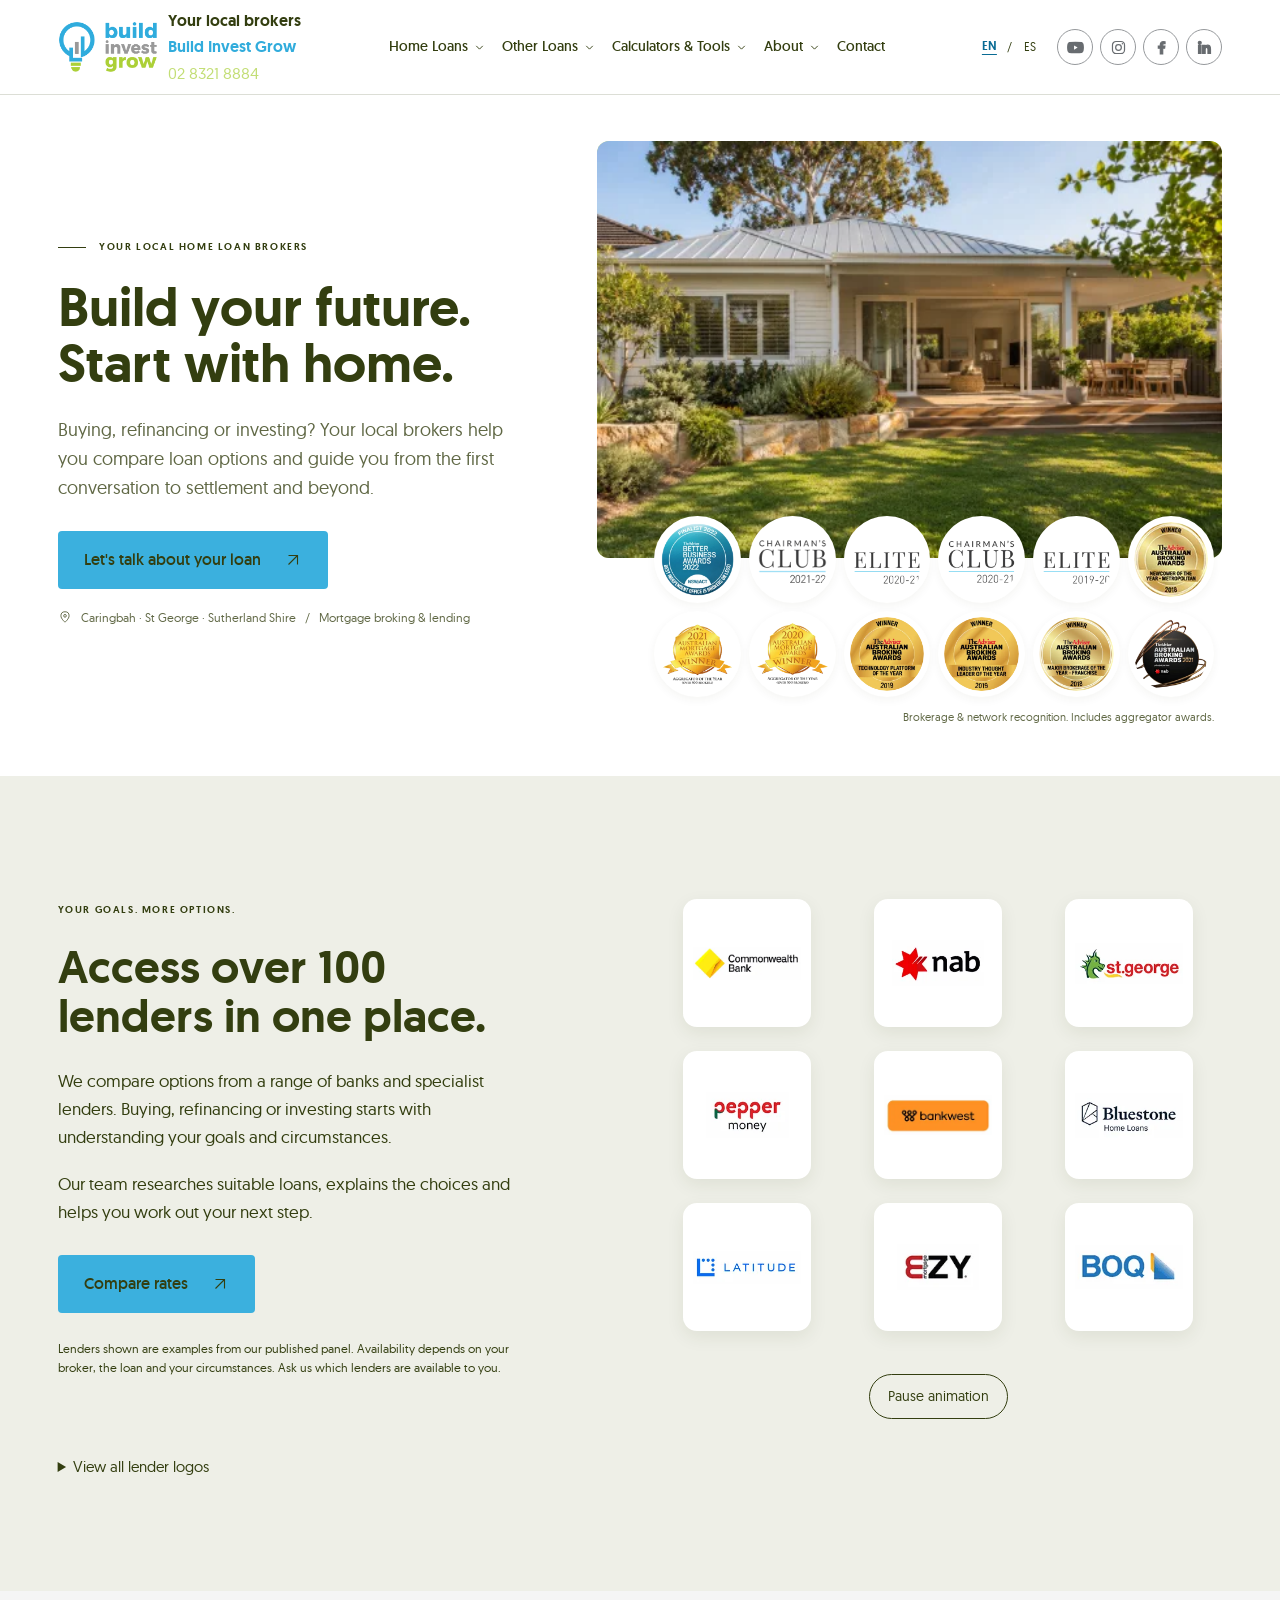
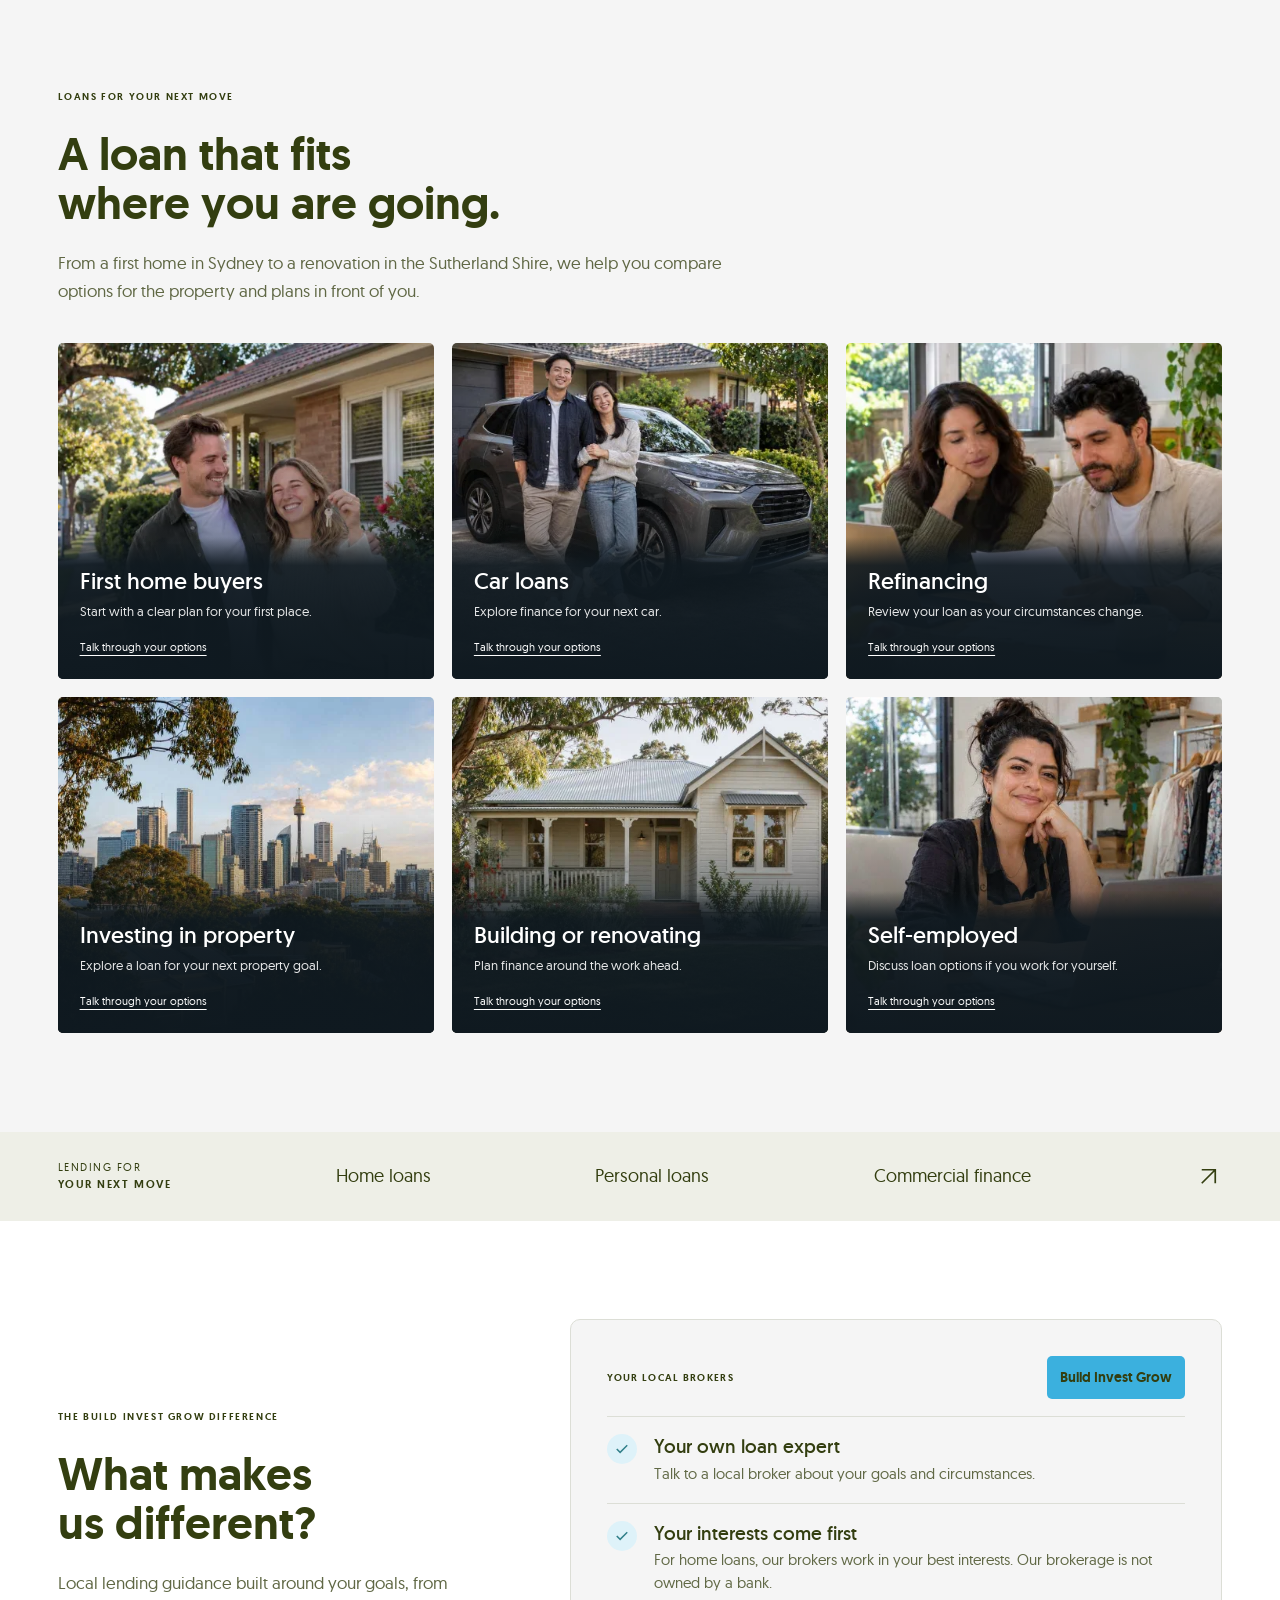
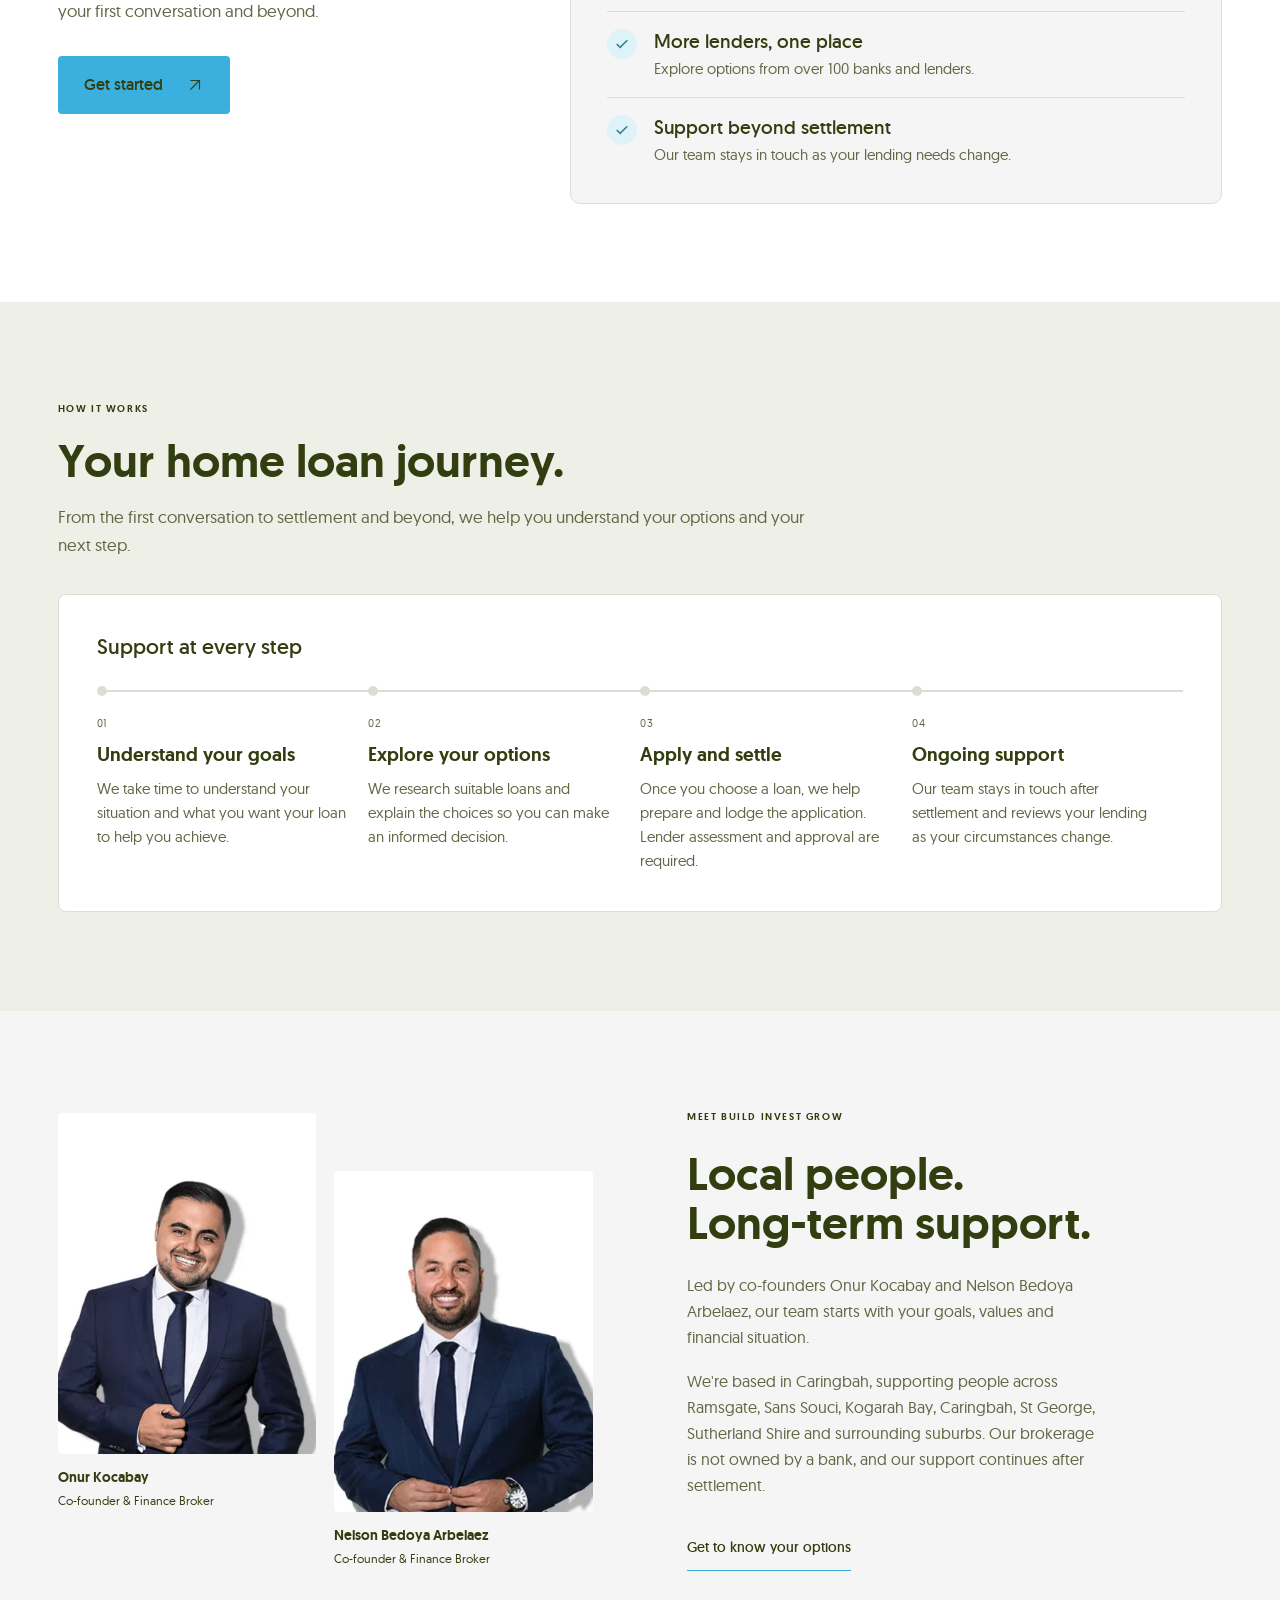
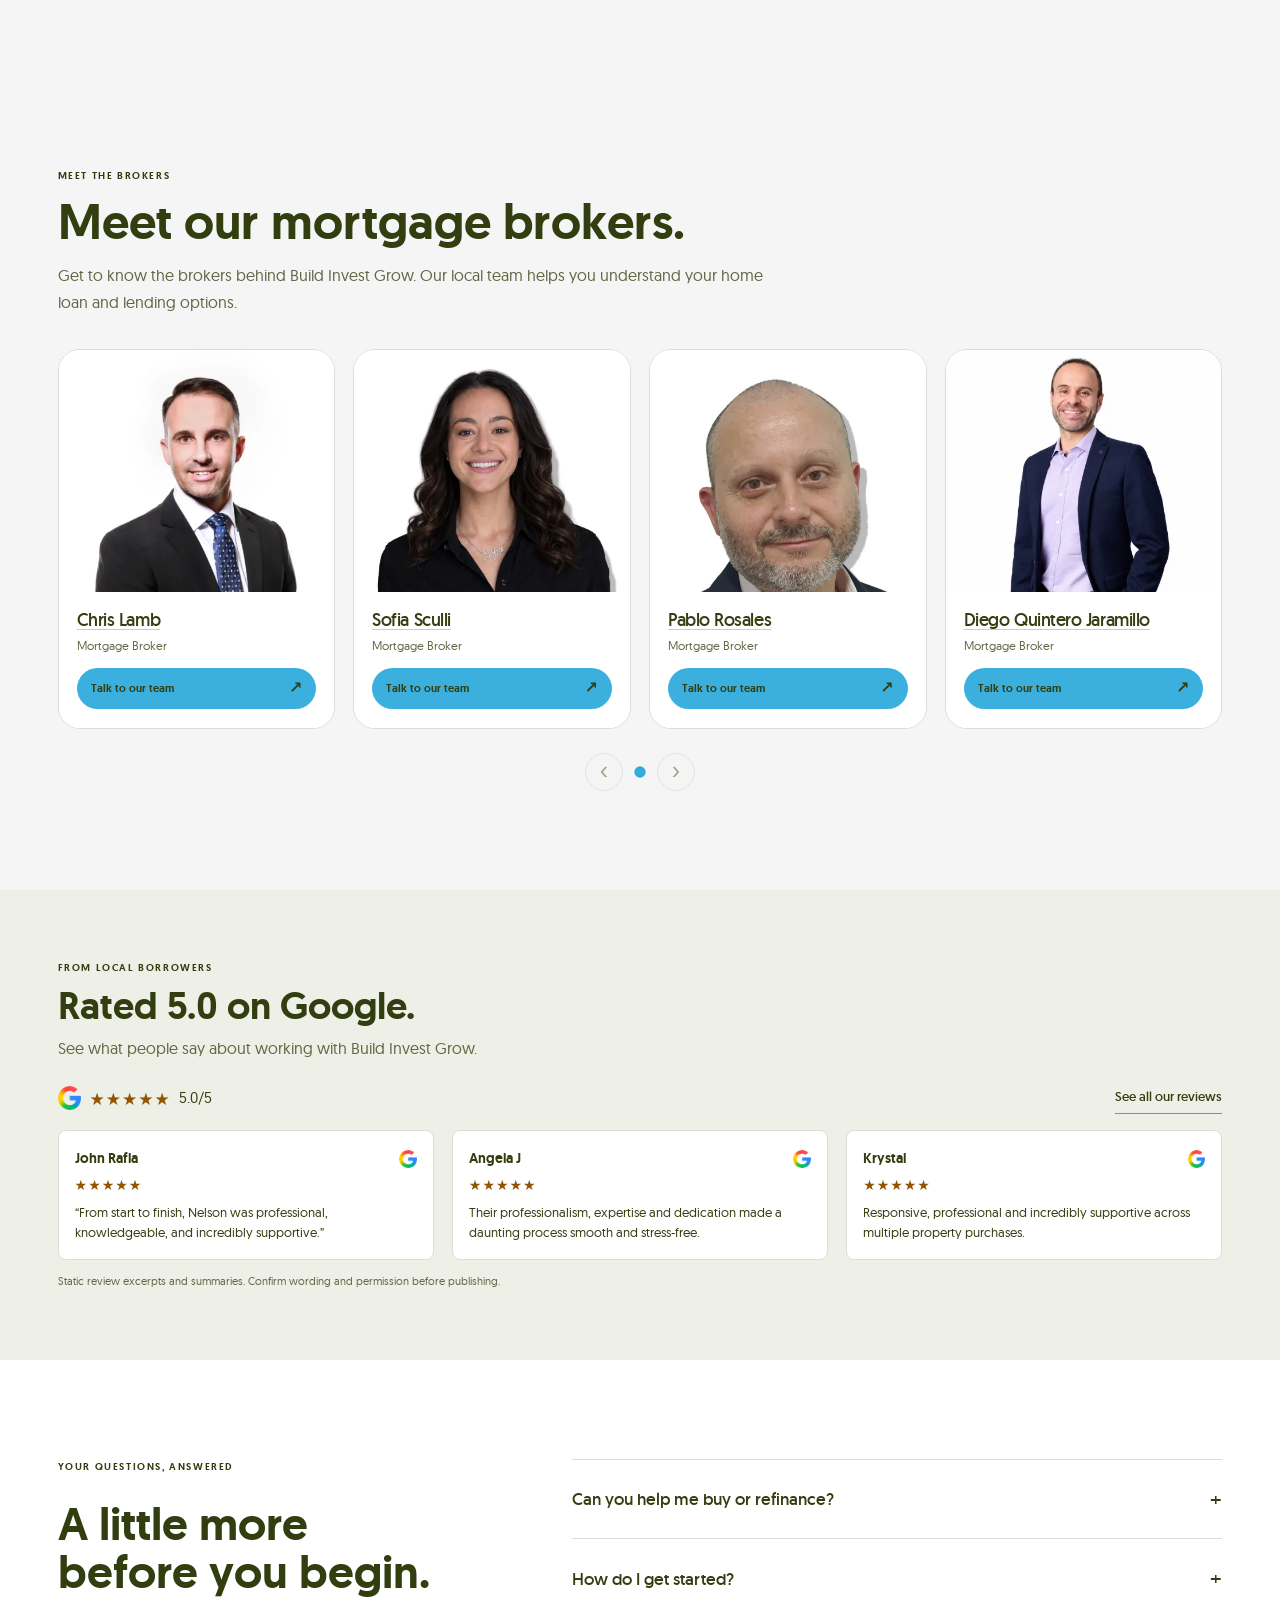
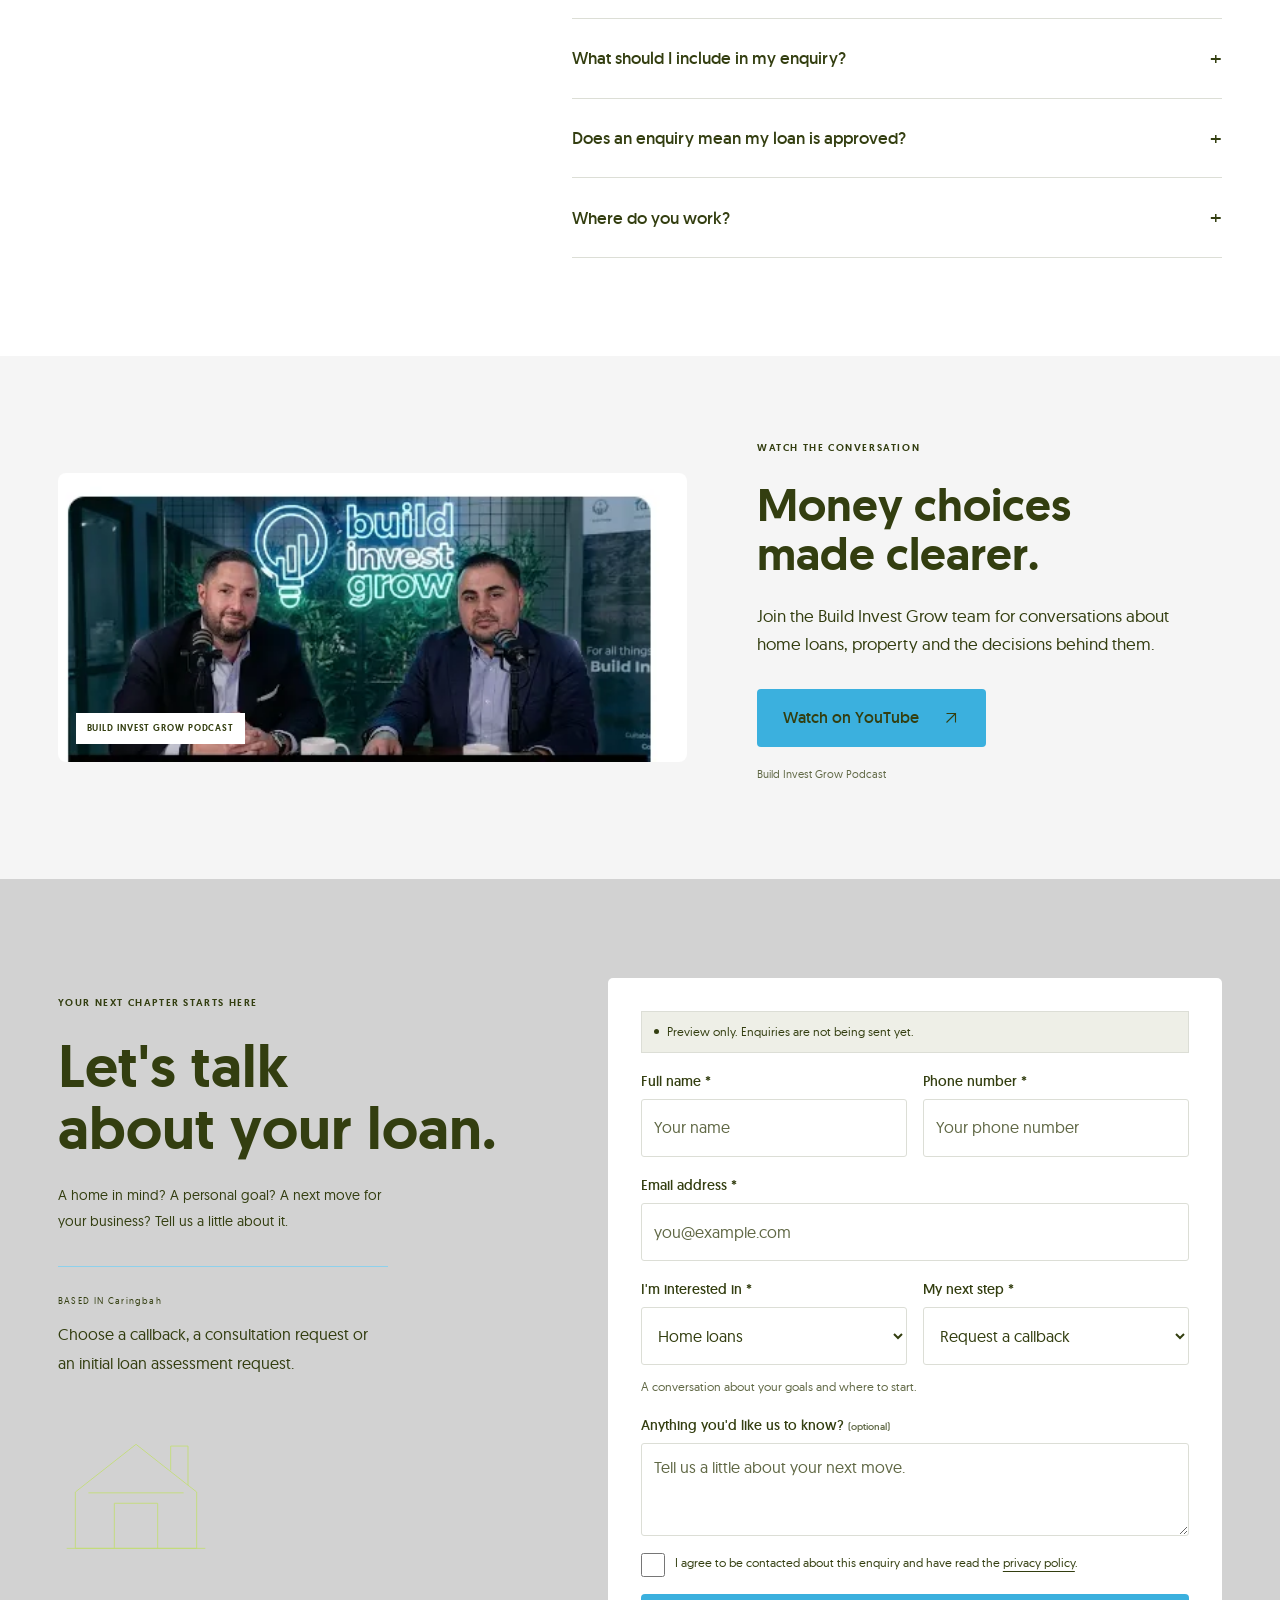
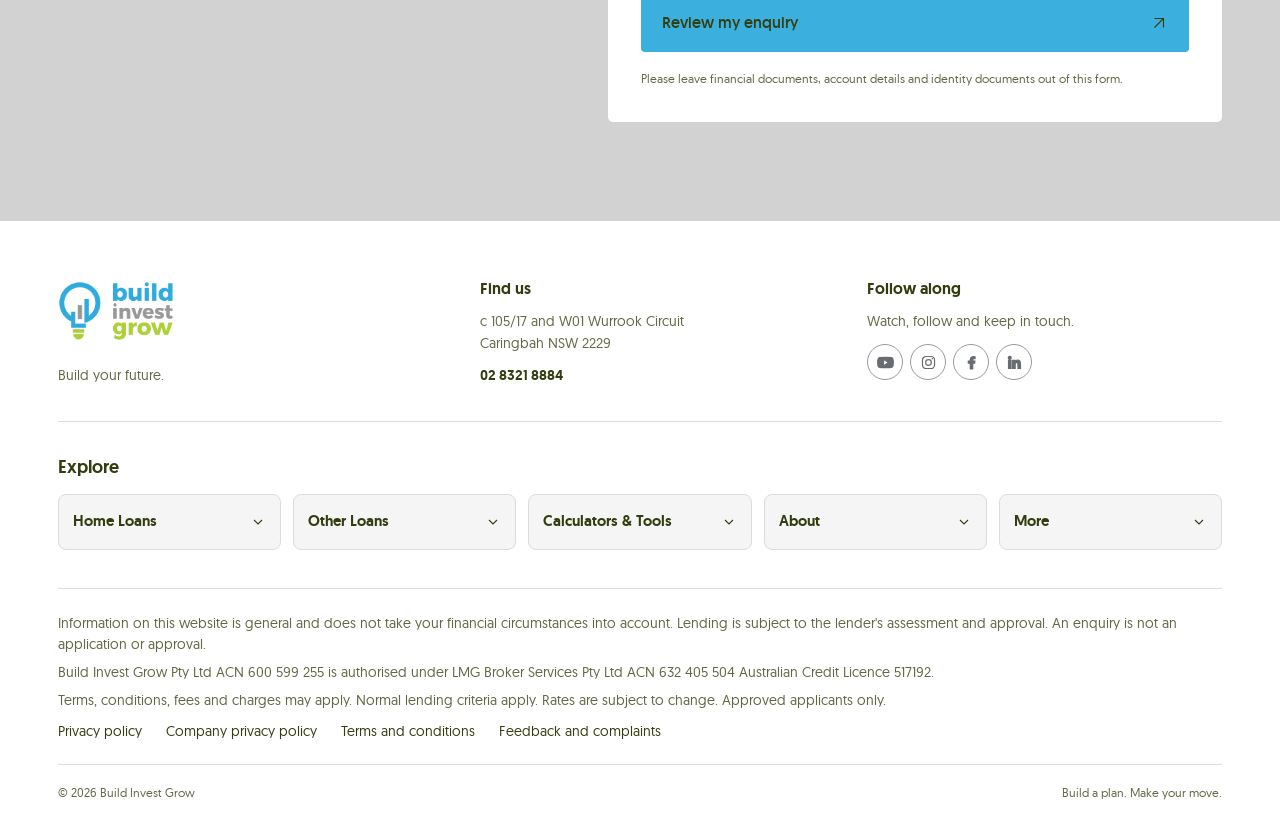
==== index.html @ b9ad0a09 "Add compiled Build Invest Grow preview site" ====
<!doctype html>
<html lang="en-AU" data-estilo="sobrio">
<head><meta charset="utf-8">
<meta name="viewport" content="width=device-width, initial-scale=1">
<title>Home Loans Sydney | Build Invest Grow</title>
<meta name="description" content="Explore home loans with Build Invest Grow in Sydney. Enquire about your next home, personal lending or commercial finance and choose your next step.">
<link rel="canonical" href="PENDIENTE">
<meta name="robots" content="noindex, follow">
<meta name="theme-color" content="#31ACDC">
<link rel="preload" href="./archivos/fuentes/geomanist-regular-webfont.woff2" as="font" type="font/woff2" crossorigin>
<link rel="icon" href="./favicon.ico" sizes="32x32">
<link rel="icon" href="./icono.svg" type="image/svg+xml">
<link rel="apple-touch-icon" href="./apple-touch-icon.png">
<link rel="manifest" href="./manifest.webmanifest">
<meta property="og:type" content="website">
<meta property="og:site_name" content="Build Invest Grow">
<meta property="og:title" content="Home Loans Sydney | Build Invest Grow">
<meta property="og:description" content="Explore home loans with Build Invest Grow in Sydney. Enquire about your next home, personal lending or commercial finance and choose your next step.">
<meta property="og:url" content="PENDIENTE">
<meta property="og:locale" content="en_AU">
<meta property="og:image" content="PENDIENTE">
<meta property="og:image:width" content="1200">
<meta property="og:image:height" content="630">
<meta property="og:image:alt" content="Home Loans Sydney | Build Invest Grow">
<meta name="twitter:card" content="summary_large_image">
<meta name="twitter:title" content="Home Loans Sydney | Build Invest Grow">
<meta name="twitter:description" content="Explore home loans with Build Invest Grow in Sydney. Enquire about your next home, personal lending or commercial finance and choose your next step.">
<meta name="twitter:image" content="PENDIENTE">

<link rel="stylesheet" href="./css/sitio.f2571658.css">
<style>:root{--primario:#31ACDC;--secundario:#C3DE76;--tinta:#333E10;--fondo:#FFFFFF;--sobre-primario:#333E10;--primario-boton:#3BB0DE;--sobre-secundario:#333E10;--secundario-boton:#C3DE76;--escenario-a:#5ABDE3;--escenario-b:#C3DE76;--sobre-escenario:#333E10;--primario-texto:#32808A;--secundario-texto:#657634;--fuente-texto:'Geomanist', system-ui, -apple-system, 'Segoe UI', Roboto, 'Helvetica Neue', Arial, sans-serif;--fuente-titulos:'Geomanist', system-ui, -apple-system, 'Segoe UI', Roboto, 'Helvetica Neue', Arial, sans-serif}</style>
<style>:root{--big-slate:#6E8594;--big-cream:#EEEFE7;--big-panel:#D2D2D2;--big-mist:#F5F5F5}</style>
<script>document.documentElement.classList.add('js');setTimeout(function(){if(!window.SITIO_LISTO)document.documentElement.classList.remove('js')},3000);window.SITIO={"nombre":"Build Invest Grow","whatsapp":null,"mensaje_whatsapp":"","formulario":{"destino":"borrador","webhook":null},"pixel":false};</script>


</head>
<body>
<a class="saltar" href="#contenido">Skip to content</a>
<span id="external-link-note" class="sr-only">Opens in a new tab.</span>
<header class="barra">
  <div class="contenedor barra-dentro">
    <div class="brand-lockup"><a class="marca" href="./" aria-label="Build Invest Grow home"><img src="./img/logo.b6537362.svg" alt="Build Invest Grow" width="362" height="187" decoding="async"></a><div class="broker-identity"><p class="broker-label">Your local brokers</p><p class="broker-name">Build Invest Grow</p><a class="broker-phone" href="tel:0283218884">02 8321 8884</a></div></div>
    <nav class="menu" id="menu" aria-label="Main navigation">
<details class="nav-group">
     <summary><span>Home Loans</span><svg viewBox="0 0 24 24" fill="none" stroke="currentColor" stroke-width="1.7" aria-hidden="true"><path d="m6 9 6 6 6-6"/></svg></summary>
     <ul>
     <li><a href="https://www.buildinvestgrow.com.au/home-loans/first-home-loans/" target="_blank" rel="noopener noreferrer" aria-describedby="external-link-note">First Home Loans</a></li>
     <li><a href="https://www.buildinvestgrow.com.au/home-loans/next-home-loans/" target="_blank" rel="noopener noreferrer" aria-describedby="external-link-note">Next Home Loans</a></li>
     <li><a href="https://www.buildinvestgrow.com.au/home-loans/refinancing/" target="_blank" rel="noopener noreferrer" aria-describedby="external-link-note">Refinancing</a></li>
     <li><a href="https://www.buildinvestgrow.com.au/home-loans/investment-loans/" target="_blank" rel="noopener noreferrer" aria-describedby="external-link-note">Investment Loans</a></li>
     <li><a href="https://www.buildinvestgrow.com.au/home-loans/pre-approval/" target="_blank" rel="noopener noreferrer" aria-describedby="external-link-note">Pre-approval</a></li>
     <li><a href="https://www.buildinvestgrow.com.au/home-loans/self-employed/" target="_blank" rel="noopener noreferrer" aria-describedby="external-link-note">Self Employed</a></li>
    </ul>
    </details>
<details class="nav-group">
     <summary><span>Other Loans</span><svg viewBox="0 0 24 24" fill="none" stroke="currentColor" stroke-width="1.7" aria-hidden="true"><path d="m6 9 6 6 6-6"/></svg></summary>
     <ul>
     <li><a href="https://www.buildinvestgrow.com.au/other-loans/personal-loans/" target="_blank" rel="noopener noreferrer" aria-describedby="external-link-note">Personal Loans</a></li>
     <li><a href="https://www.buildinvestgrow.com.au/other-loans/commercial-loans/" target="_blank" rel="noopener noreferrer" aria-describedby="external-link-note">Commercial Loans</a></li>
     <li><a href="https://www.buildinvestgrow.com.au/other-loans/asset-finance/" target="_blank" rel="noopener noreferrer" aria-describedby="external-link-note">Asset Finance</a></li>
     <li><a href="https://www.buildinvestgrow.com.au/other-loans/car-loans/" target="_blank" rel="noopener noreferrer" aria-describedby="external-link-note">Car Loans</a></li>
     <li><a href="https://www.buildinvestgrow.com.au/other-loans/business-loans/" target="_blank" rel="noopener noreferrer" aria-describedby="external-link-note">Business Loans</a></li>
     <li><a href="https://www.buildinvestgrow.com.au/other-loans/construction-loans/" target="_blank" rel="noopener noreferrer" aria-describedby="external-link-note">Construction Loans</a></li>
     <li><a href="https://www.buildinvestgrow.com.au/other-loans/smsf-loans/" target="_blank" rel="noopener noreferrer" aria-describedby="external-link-note">SMSF Loans</a></li>
     <li><a href="https://www.buildinvestgrow.com.au/other-loans/medical-professionals/" target="_blank" rel="noopener noreferrer" aria-describedby="external-link-note">Medical Professionals</a></li>
    </ul>
    </details>
<details class="nav-group">
     <summary><span>Calculators &amp; Tools</span><svg viewBox="0 0 24 24" fill="none" stroke="currentColor" stroke-width="1.7" aria-hidden="true"><path d="m6 9 6 6 6-6"/></svg></summary>
     <ul>
     <li><a href="https://www.buildinvestgrow.com.au/calculators-tools/compare-rates/" target="_blank" rel="noopener noreferrer" aria-describedby="external-link-note">Compare Rates</a></li>
     <li><a href="https://www.buildinvestgrow.com.au/calculators-tools/calculators/" target="_blank" rel="noopener noreferrer" aria-describedby="external-link-note">Calculators</a></li>
     <li><a href="https://www.buildinvestgrow.com.au/calculators-tools/financial-difficulty-and-hardship-hub/" target="_blank" rel="noopener noreferrer" aria-describedby="external-link-note">Financial Difficulty and Hardship Hub</a></li>
    </ul>
    </details>
<details class="nav-group">
     <summary><span>About</span><svg viewBox="0 0 24 24" fill="none" stroke="currentColor" stroke-width="1.7" aria-hidden="true"><path d="m6 9 6 6 6-6"/></svg></summary>
     <ul>
     <li><a href="https://www.buildinvestgrow.com.au/about/our-team/" target="_blank" rel="noopener noreferrer" aria-describedby="external-link-note">Our Team</a></li>
     <li><a href="https://www.buildinvestgrow.com.au/about/working-with-a-broker/" target="_blank" rel="noopener noreferrer" aria-describedby="external-link-note">Working With A Broker</a></li>
     <li><a href="https://www.buildinvestgrow.com.au/about/our-partners/" target="_blank" rel="noopener noreferrer" aria-describedby="external-link-note">Our Partners</a></li>
     <li><a href="https://www.buildinvestgrow.com.au/about/spanish/" target="_blank" rel="noopener noreferrer" aria-describedby="external-link-note">Spanish</a></li><li><a href="https://www.buildinvestgrow.com.au/about/careers-at-big/" target="_blank" rel="noopener noreferrer" aria-describedby="external-link-note">Careers At Big</a></li><li><a href="https://www.buildinvestgrow.com.au/about/chris-lamb/" target="_blank" rel="noopener noreferrer" aria-describedby="external-link-note">Chris Lamb</a></li>
     <li><a href="https://www.buildinvestgrow.com.au/about/sofia-sculli/" target="_blank" rel="noopener noreferrer" aria-describedby="external-link-note">Sofia Sculli</a></li>
     <li><a href="https://www.buildinvestgrow.com.au/about/pablo-rosales/" target="_blank" rel="noopener noreferrer" aria-describedby="external-link-note">Pablo Rosales</a></li>
     <li><a href="https://www.buildinvestgrow.com.au/about/diego-quintero-jaramillo/" target="_blank" rel="noopener noreferrer" aria-describedby="external-link-note">Diego Quintero Jaramillo</a></li>
    </ul>
    </details>
<a href="./#contact">Contact</a>
</nav>
<div class="header-actions">
<div class="language-switch" role="group" aria-label="Choose language"><button type="button" data-lang="en" aria-pressed="true">EN</button><span aria-hidden="true">/</span><button type="button" data-lang="es" aria-pressed="false">ES</button></div>
    <nav class="social-nav" aria-label="Build Invest Grow social channels">
      <a href="https://www.youtube.com/@BuildInvestGrowPodcast" aria-label="Watch the Build Invest Grow Podcast on YouTube" target="_blank" rel="noopener noreferrer" aria-describedby="external-link-note"><svg viewBox="0 0 24 24" aria-hidden="true"><path d="M22.5 7.2a2.9 2.9 0 0 0-2-2C18.7 4.7 12 4.7 12 4.7s-6.7 0-8.5.5a2.9 2.9 0 0 0-2 2A30 30 0 0 0 1 12a30 30 0 0 0 .5 4.8 2.9 2.9 0 0 0 2 2c1.8.5 8.5.5 8.5.5s6.7 0 8.5-.5a2.9 2.9 0 0 0 2-2A30 30 0 0 0 23 12a30 30 0 0 0-.5-4.8Z"/><path class="social-play" d="m10 9 5 3-5 3Z"/></svg><span>YouTube</span></a>
      <a href="https://www.instagram.com/build.invest.grow/" aria-label="Follow Build Invest Grow on Instagram" target="_blank" rel="noopener noreferrer" aria-describedby="external-link-note"><svg viewBox="0 0 24 24" aria-hidden="true"><rect x="3.5" y="3.5" width="17" height="17" rx="5"/><circle cx="12" cy="12" r="4"/><circle class="social-dot" cx="17.5" cy="6.7" r="1"/></svg><span>Instagram</span></a>
      <a href="https://www.facebook.com/buildinvestgrow/" aria-label="Follow Build Invest Grow on Facebook" target="_blank" rel="noopener noreferrer" aria-describedby="external-link-note"><svg viewBox="0 0 24 24" aria-hidden="true"><path d="M13.7 21v-8h2.7l.4-3h-3.1V8.1c0-.9.3-1.5 1.6-1.5H17V4a16 16 0 0 0-2.5-.2c-2.5 0-4.2 1.5-4.2 4.2V10H7.5v3h2.8v8Z"/></svg><span>Facebook</span></a>
      <a class="linkedin" href="https://www.linkedin.com/company/build-invest-grow" aria-label="Follow Build Invest Grow on LinkedIn" target="_blank" rel="noopener noreferrer" aria-describedby="external-link-note"><svg viewBox="0 0 24 24" aria-hidden="true"><path d="M20.447 20.452h-3.554v-5.569c0-1.328-.027-3.037-1.852-3.037-1.853 0-2.136 1.447-2.136 2.941v5.665H9.35V9h3.414v1.561h.049c.476-.9 1.636-1.849 3.369-1.849 3.602 0 4.268 2.371 4.268 5.455v6.285zM5.337 7.433a2.062 2.062 0 1 1 0-4.124 2.062 2.062 0 0 1 0 4.124zm1.782 13.019H3.555V9h3.564v11.452z"/></svg><span>LinkedIn</span></a>
    </nav>
    </div>
    <button class="menu-boton" type="button" data-menu-boton aria-expanded="false" aria-controls="menu" aria-label="Open menu"><span></span><span></span></button>
  </div>
</header>

<main id="contenido">
 <section class="hero">
  <div class="contenedor hero-grid">
   <div class="hero-copy">
    <p class="eyebrow"><span class="tiny-line" aria-hidden="true"></span> YOUR LOCAL HOME LOAN BROKERS</p>
    <h1>Build your future.<br><em>Start with home.</em></h1>
    <p class="hero-lead">Buying, refinancing or investing? Your local brokers help you compare loan options and guide you from the first conversation to settlement and beyond.</p>
    <a class="boton boton-principal hero-cta" href="./#contact">Let&#39;s talk about your loan</a>
    <div class="hero-location"><svg viewBox="0 0 24 24" fill="none" stroke="currentColor" stroke-width="1.6" aria-hidden="true"><path d="M19 10c0 5-7 11-7 11S5 15 5 10a7 7 0 0 1 14 0Z"/><circle cx="12" cy="10" r="2.3"/></svg><span>Caringbah · St George · Sutherland Shire<span class="location-divider" aria-hidden="true">/</span>Mortgage broking &amp; lending</span></div>
   </div>
   <figure class="hero-figure">
    <div class="hero-image-wrap"><img src="./img/nsw-home-v2-960.b17243da.webp" srcset="./img/nsw-home-v2-480.1eee45b6.webp 480w, ./img/nsw-home-v2-960.b17243da.webp 960w, ./img/nsw-home-v2-1200.40e33619.webp 1200w" sizes="(min-width: 1400px) 650px, (min-width: 651px) 51vw, calc(100vw - 46px)" class="hero-image" alt="Illustrative NSW coastal-style home with a timber deck, open living room and native garden" width="1200" height="800" fetchpriority="high"></div>
    <div class="hero-awards" role="group" aria-label="Brokerage and network recognition">
 <ul class="award-bundle" aria-label="All twelve recognition badges">
  <li><img src="./img/finalist-2022-260.2ac490c0.webp" alt="Better Business Awards · Finalist · NSW/ACT office, ≤5 brokers · 2022" title="Better Business Awards · Finalist · NSW/ACT office, ≤5 brokers · 2022" width="260" height="260" decoding="async"></li>
  <li><img src="./img/chairmans-2022-200.fbf658a7.webp" alt="Chairman’s Club · 2021–22" title="Chairman’s Club · 2021–22" width="200" height="200" decoding="async"></li>
  <li><img src="./img/elite-2021-260.c69b3ac9.webp" alt="Elite · 2020–21" title="Elite · 2020–21" width="260" height="260" decoding="async"></li>
  <li><img src="./img/chairmans-2021-260.1c6d31e5.webp" alt="Chairman’s Club · 2020–21" title="Chairman’s Club · 2020–21" width="260" height="260" decoding="async"></li>
  <li><img src="./img/elite-2020-260.2a4d6191.webp" alt="Elite · 2019–20" title="Elite · 2019–20" width="260" height="260" decoding="async"></li>
  <li><img src="./img/newcomer-2018-100.5b61870e.webp" alt="Newcomer of the Year · Metropolitan · Winner 2018" title="Newcomer of the Year · Metropolitan · Winner 2018" width="100" height="100" decoding="async"></li>
  <li><img src="./img/aggregator-2021-260.0f62171a.webp" alt="Aggregator of the Year · Over 500 brokers · Winner 2021" title="Aggregator of the Year · Over 500 brokers · Winner 2021" width="260" height="217" decoding="async"></li>
  <li><img src="./img/aggregator-2020-260.10dfb0fa.webp" alt="Aggregator of the Year · Over 500 brokers · Winner 2020" title="Aggregator of the Year · Over 500 brokers · Winner 2020" width="260" height="260" decoding="async"></li>
  <li><img src="./img/technology-2019-260.67316ba0.webp" alt="Technology Platform · Of the Year · Winner 2019" title="Technology Platform · Of the Year · Winner 2019" width="260" height="260" decoding="async"></li>
  <li><img src="./img/thought-leader-2019-260.b3e8456b.webp" alt="Industry Thought Leader · Of the Year · Winner 2019" title="Industry Thought Leader · Of the Year · Winner 2019" width="260" height="260" decoding="async"></li>
  <li><img src="./img/brokerage-2018-260.58770cac.webp" alt="Major Brokerage · Franchise · Winner 2018" title="Major Brokerage · Franchise · Winner 2018" width="260" height="260" decoding="async"></li>
  <li><img src="./img/aba-2021-260.c1d940a8.webp" alt="Australian Broking Awards · 2021 event badge" title="Australian Broking Awards · 2021 event badge" width="260" height="252" decoding="async"></li>
 </ul>
 <p class="awards-context">Brokerage &amp; network recognition. Includes aggregator awards.</p>
</div>

   </figure>
  </div>
 </section>
 <section class="section lenders-section" id="lenders" data-lender-section data-motion="paused" aria-labelledby="lender-heading">
 <div class="contenedor lenders-grid">
  <div class="lenders-copy"><p class="eyebrow">YOUR GOALS. MORE OPTIONS.</p><h2 id="lender-heading">Access over 100 lenders in one place.</h2><p>We compare options from a range of banks and specialist lenders. Buying, refinancing or investing starts with understanding your goals and circumstances.</p><p>Our team researches suitable loans, explains the choices and helps you work out your next step.</p><a class="boton boton-principal" href="./#contact">Compare rates</a><p class="lenders-note">Lenders shown are examples from our published panel. Availability depends on your broker, the loan and your circumstances. Ask us which lenders are available to you.</p></div>
  <div class="lenders-visual"><div class="lenders-wall" role="img" aria-label="Examples from our published lender panel; expand View all lender logos for the complete artwork"><div class="lender-tile" style="--turn-delay:-0.00s;--float-delay:-0.00s" data-halfturn="0"><div class="lender-flipper"><div class="lender-face"><span class="lender-mark lender-mark--cba" aria-hidden="true"></span></div><div class="lender-face lender-face--back"><span class="lender-mark lender-mark--anz" aria-hidden="true"></span></div></div></div><div class="lender-tile" style="--turn-delay:-1.65s;--float-delay:-0.60s" data-halfturn="0"><div class="lender-flipper"><div class="lender-face"><span class="lender-mark lender-mark--nab" aria-hidden="true"></span></div><div class="lender-face lender-face--back"><span class="lender-mark lender-mark--westpac" aria-hidden="true"></span></div></div></div><div class="lender-tile" style="--turn-delay:-3.30s;--float-delay:-1.20s" data-halfturn="0"><div class="lender-flipper"><div class="lender-face"><span class="lender-mark lender-mark--stgeorge" aria-hidden="true"></span></div><div class="lender-face lender-face--back"><span class="lender-mark lender-mark--ondeck" aria-hidden="true"></span></div></div></div><div class="lender-tile" style="--turn-delay:-4.95s;--float-delay:-1.80s" data-halfturn="0"><div class="lender-flipper"><div class="lender-face"><span class="lender-mark lender-mark--pepper" aria-hidden="true"></span></div><div class="lender-face lender-face--back"><span class="lender-mark lender-mark--ing" aria-hidden="true"></span></div></div></div><div class="lender-tile" style="--turn-delay:-6.60s;--float-delay:-2.40s" data-halfturn="0"><div class="lender-flipper"><div class="lender-face"><span class="lender-mark lender-mark--bankwest" aria-hidden="true"></span></div><div class="lender-face lender-face--back"><span class="lender-mark lender-mark--bendigo" aria-hidden="true"></span></div></div></div><div class="lender-tile" style="--turn-delay:-8.25s;--float-delay:-3.00s" data-halfturn="1"><div class="lender-flipper"><div class="lender-face"><span class="lender-mark lender-mark--bluestone" aria-hidden="true"></span></div><div class="lender-face lender-face--back"><span class="lender-mark lender-mark--beyond lender-mark--frame2" aria-hidden="true"></span></div></div></div><div class="lender-tile" style="--turn-delay:-9.90s;--float-delay:-3.60s" data-halfturn="1"><div class="lender-flipper"><div class="lender-face"><span class="lender-mark lender-mark--latitude lender-mark--frame2" aria-hidden="true"></span></div><div class="lender-face lender-face--back"><span class="lender-mark lender-mark--macquarie lender-mark--frame2" aria-hidden="true"></span></div></div></div><div class="lender-tile" style="--turn-delay:-11.55s;--float-delay:-4.20s" data-halfturn="1"><div class="lender-flipper"><div class="lender-face"><span class="lender-mark lender-mark--ezy lender-mark--frame2" aria-hidden="true"></span></div><div class="lender-face lender-face--back"><span class="lender-mark lender-mark--amp lender-mark--frame2" aria-hidden="true"></span></div></div></div><div class="lender-tile" style="--turn-delay:-13.20s;--float-delay:-4.80s" data-halfturn="1"><div class="lender-flipper"><div class="lender-face"><span class="lender-mark lender-mark--boq lender-mark--frame2" aria-hidden="true"></span></div><div class="lender-face lender-face--back"><span class="lender-mark lender-mark--ma lender-mark--frame2" aria-hidden="true"></span></div></div></div></div><button class="lenders-motion" type="button" data-lender-motion aria-pressed="false" hidden>Pause animation</button></div><details class="lenders-directory" data-lender-directory open><summary>View all lender logos</summary><ul class="lenders-static" aria-label="Lenders shown in our published artwork"><li data-lender-key="cba" data-lender-class="lender-mark lender-mark--cba" aria-label="Commonwealth Bank"><span class="lender-mark lender-mark--cba" aria-hidden="true"></span></li><li data-lender-key="anz" data-lender-class="lender-mark lender-mark--anz" aria-label="ANZ"><span class="lender-mark lender-mark--anz" aria-hidden="true"></span></li><li data-lender-key="nab" data-lender-class="lender-mark lender-mark--nab" aria-label="nab"><span class="lender-mark lender-mark--nab" aria-hidden="true"></span></li><li data-lender-key="westpac" data-lender-class="lender-mark lender-mark--westpac" aria-label="Westpac"><span class="lender-mark lender-mark--westpac" aria-hidden="true"></span></li><li data-lender-key="stgeorge" data-lender-class="lender-mark lender-mark--stgeorge" aria-label="St.George"><span class="lender-mark lender-mark--stgeorge" aria-hidden="true"></span></li><li data-lender-key="ondeck" data-lender-class="lender-mark lender-mark--ondeck" aria-label="OnDeck"><span class="lender-mark lender-mark--ondeck" aria-hidden="true"></span></li><li data-lender-key="pepper" data-lender-class="lender-mark lender-mark--pepper" aria-label="Pepper Money"><span class="lender-mark lender-mark--pepper" aria-hidden="true"></span></li><li data-lender-key="ing" data-lender-class="lender-mark lender-mark--ing" aria-label="ING"><span class="lender-mark lender-mark--ing" aria-hidden="true"></span></li><li data-lender-key="bankwest" data-lender-class="lender-mark lender-mark--bankwest" aria-label="Bankwest"><span class="lender-mark lender-mark--bankwest" aria-hidden="true"></span></li><li data-lender-key="bendigo" data-lender-class="lender-mark lender-mark--bendigo" aria-label="Bendigo Bank"><span class="lender-mark lender-mark--bendigo" aria-hidden="true"></span></li><li data-lender-key="bluestone" data-lender-class="lender-mark lender-mark--bluestone" aria-label="Bluestone Home Loans"><span class="lender-mark lender-mark--bluestone" aria-hidden="true"></span></li><li data-lender-key="beyond" data-lender-class="lender-mark lender-mark--beyond lender-mark--frame2" aria-label="Beyond Bank Australia"><span class="lender-mark lender-mark--beyond lender-mark--frame2" aria-hidden="true"></span></li><li data-lender-key="latitude" data-lender-class="lender-mark lender-mark--latitude lender-mark--frame2" aria-label="Latitude"><span class="lender-mark lender-mark--latitude lender-mark--frame2" aria-hidden="true"></span></li><li data-lender-key="macquarie" data-lender-class="lender-mark lender-mark--macquarie lender-mark--frame2" aria-label="Macquarie Bank"><span class="lender-mark lender-mark--macquarie lender-mark--frame2" aria-hidden="true"></span></li><li data-lender-key="ezy" data-lender-class="lender-mark lender-mark--ezy lender-mark--frame2" aria-label="Ezy Mortgage"><span class="lender-mark lender-mark--ezy lender-mark--frame2" aria-hidden="true"></span></li><li data-lender-key="amp" data-lender-class="lender-mark lender-mark--amp lender-mark--frame2" aria-label="AMP Bank"><span class="lender-mark lender-mark--amp lender-mark--frame2" aria-hidden="true"></span></li><li data-lender-key="boq" data-lender-class="lender-mark lender-mark--boq lender-mark--frame2" aria-label="BOQ"><span class="lender-mark lender-mark--boq lender-mark--frame2" aria-hidden="true"></span></li><li data-lender-key="ma" data-lender-class="lender-mark lender-mark--ma lender-mark--frame2" aria-label="MA Money"><span class="lender-mark lender-mark--ma lender-mark--frame2" aria-hidden="true"></span></li><li data-lender-key="latrobe" data-lender-class="lender-mark lender-mark--latrobe lender-mark--frame2" aria-label="La Trobe Financial"><span class="lender-mark lender-mark--latrobe lender-mark--frame2" aria-hidden="true"></span></li><li data-lender-key="firstmac" data-lender-class="lender-mark lender-mark--firstmac lender-mark--frame2" aria-label="Firstmac"><span class="lender-mark lender-mark--firstmac lender-mark--frame2" aria-hidden="true"></span></li><li data-lender-key="bankmelbourne" data-lender-class="lender-mark lender-mark--bankmelbourne lender-mark--frame2" aria-label="Bank of Melbourne"><span class="lender-mark lender-mark--bankmelbourne lender-mark--frame2" aria-hidden="true"></span></li><li data-lender-key="now" data-lender-class="lender-mark lender-mark--now lender-mark--frame2" aria-label="NOW Finance"><span class="lender-mark lender-mark--now lender-mark--frame2" aria-hidden="true"></span></li><li data-lender-key="medfin" data-lender-class="lender-mark lender-mark--medfin lender-mark--frame2" aria-label="Medfin Finance"><span class="lender-mark lender-mark--medfin lender-mark--frame2" aria-hidden="true"></span></li><li data-lender-key="betterchoice" data-lender-class="lender-mark lender-mark--betterchoice lender-mark--frame2" aria-label="Better Choice"><span class="lender-mark lender-mark--betterchoice lender-mark--frame2" aria-hidden="true"></span></li><li data-lender-key="paramount" data-lender-class="lender-mark lender-mark--paramount lender-mark--frame2" aria-label="Paramount"><span class="lender-mark lender-mark--paramount lender-mark--frame2" aria-hidden="true"></span></li><li data-lender-key="shift" data-lender-class="lender-mark lender-mark--shift lender-mark--frame3" aria-label="Shift"><span class="lender-mark lender-mark--shift lender-mark--frame3" aria-hidden="true"></span></li><li data-lender-key="heritage" data-lender-class="lender-mark lender-mark--heritage lender-mark--frame3" aria-label="Heritage Bank"><span class="lender-mark lender-mark--heritage lender-mark--frame3" aria-hidden="true"></span></li><li data-lender-key="liberty" data-lender-class="lender-mark lender-mark--liberty lender-mark--frame3" aria-label="Liberty"><span class="lender-mark lender-mark--liberty lender-mark--frame3" aria-hidden="true"></span></li><li data-lender-key="keystart" data-lender-class="lender-mark lender-mark--keystart lender-mark--frame3" aria-label="Keystart"><span class="lender-mark lender-mark--keystart lender-mark--frame3" aria-hidden="true"></span></li><li data-lender-key="bankfirst" data-lender-class="lender-mark lender-mark--bankfirst lender-mark--frame3" aria-label="Bank First"><span class="lender-mark lender-mark--bankfirst lender-mark--frame3" aria-hidden="true"></span></li><li data-lender-key="goflexi" data-lender-class="lender-mark lender-mark--goflexi lender-mark--frame3" aria-label="GO flexi"><span class="lender-mark lender-mark--goflexi lender-mark--frame3" aria-hidden="true"></span></li><li data-lender-key="banksa" data-lender-class="lender-mark lender-mark--banksa lender-mark--frame3" aria-label="BankSA"><span class="lender-mark lender-mark--banksa lender-mark--frame3" aria-hidden="true"></span></li><li data-lender-key="pn" data-lender-class="lender-mark lender-mark--pn lender-mark--frame3" aria-label="P&amp;N Bank"><span class="lender-mark lender-mark--pn lender-mark--frame3" aria-hidden="true"></span></li><li data-lender-key="resimac" data-lender-class="lender-mark lender-mark--resimac lender-mark--frame3" aria-label="Resimac"><span class="lender-mark lender-mark--resimac lender-mark--frame3" aria-hidden="true"></span></li><li data-lender-key="bankaustralia" data-lender-class="lender-mark lender-mark--bankaustralia lender-mark--frame3" aria-label="Bank Australia"><span class="lender-mark lender-mark--bankaustralia lender-mark--frame3" aria-hidden="true"></span></li><li data-lender-key="banksydney" data-lender-class="lender-mark lender-mark--banksydney lender-mark--frame3" aria-label="Bank of Sydney"><span class="lender-mark lender-mark--banksydney lender-mark--frame3" aria-hidden="true"></span></li><li data-lender-key="homestart" data-lender-class="lender-mark lender-mark--homestart lender-mark--frame3" aria-label="HomeStart"><span class="lender-mark lender-mark--homestart lender-mark--frame3" aria-hidden="true"></span></li><li data-lender-key="capitalfinance" data-lender-class="lender-mark lender-mark--capitalfinance lender-mark--frame3" aria-label="Capital Finance"><span class="lender-mark lender-mark--capitalfinance lender-mark--frame3" aria-hidden="true"></span></li><li data-lender-key="prospa" data-lender-class="lender-mark lender-mark--prospa lender-mark--frame3" aria-label="Prospa"><span class="lender-mark lender-mark--prospa lender-mark--frame3" aria-hidden="true"></span></li><li data-lender-key="moula" data-lender-class="lender-mark lender-mark--moula lender-mark--frame4" aria-label="Moula"><span class="lender-mark lender-mark--moula lender-mark--frame4" aria-hidden="true"></span></li><li data-lender-key="wisr" data-lender-class="lender-mark lender-mark--wisr lender-mark--frame4" aria-label="Wisr"><span class="lender-mark lender-mark--wisr lender-mark--frame4" aria-hidden="true"></span></li><li data-lender-key="angle" data-lender-class="lender-mark lender-mark--angle lender-mark--frame4" aria-label="Angle Finance"><span class="lender-mark lender-mark--angle lender-mark--frame4" aria-hidden="true"></span></li><li data-lender-key="mystate" data-lender-class="lender-mark lender-mark--mystate lender-mark--frame4" aria-label="MyState Bank"><span class="lender-mark lender-mark--mystate lender-mark--frame4" aria-hidden="true"></span></li><li data-lender-key="granite" data-lender-class="lender-mark lender-mark--granite lender-mark--frame4" aria-label="Granite Home Loans"><span class="lender-mark lender-mark--granite lender-mark--frame4" aria-hidden="true"></span></li><li data-lender-key="me" data-lender-class="lender-mark lender-mark--me lender-mark--frame4" aria-label="ME Bank"><span class="lender-mark lender-mark--me lender-mark--frame4" aria-hidden="true"></span></li><li data-lender-key="greenlight" data-lender-class="lender-mark lender-mark--greenlight lender-mark--frame4" aria-label="GreenLight Auto Finance"><span class="lender-mark lender-mark--greenlight lender-mark--frame4" aria-hidden="true"></span></li><li data-lender-key="societyone" data-lender-class="lender-mark lender-mark--societyone lender-mark--frame4" aria-label="SocietyOne"><span class="lender-mark lender-mark--societyone lender-mark--frame4" aria-hidden="true"></span></li><li data-lender-key="plenti" data-lender-class="lender-mark lender-mark--plenti lender-mark--frame4" aria-label="Plenti"><span class="lender-mark lender-mark--plenti lender-mark--frame4" aria-hidden="true"></span></li><li data-lender-key="prime" data-lender-class="lender-mark lender-mark--prime lender-mark--frame4" aria-label="Prime Capital"><span class="lender-mark lender-mark--prime lender-mark--frame4" aria-hidden="true"></span></li><li data-lender-key="moneyplace" data-lender-class="lender-mark lender-mark--moneyplace lender-mark--frame4" aria-label="MoneyPlace"><span class="lender-mark lender-mark--moneyplace lender-mark--frame4" aria-hidden="true"></span></li><li data-lender-key="judo" data-lender-class="lender-mark lender-mark--judo lender-mark--frame4" aria-label="Judo Bank"><span class="lender-mark lender-mark--judo lender-mark--frame4" aria-hidden="true"></span></li><li data-lender-key="metro" data-lender-class="lender-mark lender-mark--metro lender-mark--frame4" aria-label="Metro Finance"><span class="lender-mark lender-mark--metro lender-mark--frame4" aria-hidden="true"></span></li><li data-lender-key="bankchina" data-lender-class="lender-mark lender-mark--bankchina lender-mark--frame4" aria-label="Bank of China"><span class="lender-mark lender-mark--bankchina lender-mark--frame4" aria-hidden="true"></span></li><li data-lender-key="heartland" data-lender-class="lender-mark lender-mark--heartland lender-mark--frame4" aria-label="Heartland Reverse Mortgages"><span class="lender-mark lender-mark--heartland lender-mark--frame4" aria-hidden="true"></span></li><li data-lender-key="ubank" data-lender-class="lender-mark lender-mark--ubank lender-mark--frame5" aria-label="ubank"><span class="lender-mark lender-mark--ubank lender-mark--frame5" aria-hidden="true"></span></li><li data-lender-key="greatsouthern" data-lender-class="lender-mark lender-mark--greatsouthern lender-mark--frame5" aria-label="Great Southern Bank"><span class="lender-mark lender-mark--greatsouthern lender-mark--frame5" aria-hidden="true"></span></li><li data-lender-key="alex" data-lender-class="lender-mark lender-mark--alex lender-mark--frame5" aria-label="Alex Bank"><span class="lender-mark lender-mark--alex lender-mark--frame5" aria-hidden="true"></span></li><li data-lender-key="bridgit" data-lender-class="lender-mark lender-mark--bridgit lender-mark--frame5" aria-label="Bridgit by LMG"><span class="lender-mark lender-mark--bridgit lender-mark--frame5" aria-hidden="true"></span></li><li data-lender-key="creditsa" data-lender-class="lender-mark lender-mark--creditsa lender-mark--frame5" aria-label="Credit Union SA"><span class="lender-mark lender-mark--creditsa lender-mark--frame5" aria-hidden="true"></span></li><li data-lender-key="gobeyond" data-lender-class="lender-mark lender-mark--gobeyond lender-mark--frame5" aria-label="GO beyond"><span class="lender-mark lender-mark--gobeyond lender-mark--frame5" aria-hidden="true"></span></li><li data-lender-key="wavemoney" data-lender-class="lender-mark lender-mark--wavemoney lender-mark--frame5" aria-label="Wave Money"><span class="lender-mark lender-mark--wavemoney lender-mark--frame5" aria-hidden="true"></span></li><li data-lender-key="military" data-lender-class="lender-mark lender-mark--military lender-mark--frame5" aria-label="Australian Military Bank"><span class="lender-mark lender-mark--military lender-mark--frame5" aria-hidden="true"></span></li><li data-lender-key="assetline" data-lender-class="lender-mark lender-mark--assetline lender-mark--frame5" aria-label="Assetline Capital"><span class="lender-mark lender-mark--assetline lender-mark--frame5" aria-hidden="true"></span></li><li data-lender-key="vmg" data-lender-class="lender-mark lender-mark--vmg lender-mark--frame5" aria-label="VMG"><span class="lender-mark lender-mark--vmg lender-mark--frame5" aria-hidden="true"></span></li><li data-lender-key="skip" data-lender-class="lender-mark lender-mark--skip lender-mark--frame5" aria-label="Skip"><span class="lender-mark lender-mark--skip lender-mark--frame5" aria-hidden="true"></span></li><li data-lender-key="ownhome" data-lender-class="lender-mark lender-mark--ownhome lender-mark--frame5" aria-label="OwnHome"><span class="lender-mark lender-mark--ownhome lender-mark--frame5" aria-hidden="true"></span></li><li data-lender-key="mortgagemart" data-lender-class="lender-mark lender-mark--mortgagemart lender-mark--frame5" aria-label="Mortgage Mart"><span class="lender-mark lender-mark--mortgagemart lender-mark--frame5" aria-hidden="true"></span></li><li data-lender-key="peoplefirst" data-lender-class="lender-mark lender-mark--peoplefirst lender-mark--frame5" aria-label="People First Bank"><span class="lender-mark lender-mark--peoplefirst lender-mark--frame5" aria-hidden="true"></span></li></ul></details></div></section>

 <section class="loan-paths-section section" id="loan-paths" aria-labelledby="loan-paths-heading">
  <div class="contenedor">
   <div class="loan-paths-heading" data-aparece><p class="eyebrow">LOANS FOR YOUR NEXT MOVE</p><h2 id="loan-paths-heading">A loan that fits<br><em>where you are going.</em></h2><p>From a first home in Sydney to a renovation in the Sutherland Shire, we help you compare options for the property and plans in front of you.</p></div>
   <div class="loan-paths-grid">
    <article class="loan-path-card" data-aparece><img src="./img/first-home-914.facf9d4f.webp" srcset="./img/first-home-480.90cdb6f9.webp 480w, ./img/first-home-914.facf9d4f.webp 914w" sizes="(min-width: 900px) 30vw, (min-width: 651px) 44vw, 100vw" alt="Couple holding house keys outside a suburban brick home" width="914" height="1266" loading="lazy" decoding="async"><div class="loan-path-overlay"><h3>First home buyers</h3><p>Start with a clear plan for your first place.</p><a href="./#contact">Talk through your options</a></div></article>
    <article class="loan-path-card loan-path-card--car" data-aparece><img src="./img/car-loans-nsw-960.e2f77d17.webp" srcset="./img/car-loans-nsw-480.01594118.webp 480w, ./img/car-loans-nsw-960.e2f77d17.webp 960w" sizes="(min-width: 900px) 30vw, (min-width: 651px) 44vw, 100vw" alt="Illustrative image of a couple beside a car at a suburban home" width="960" height="960" loading="lazy" decoding="async"><div class="loan-path-overlay"><h3>Car loans</h3><p>Explore finance for your next car.</p><a href="./#contact" data-loan="personal">Talk through your options</a></div></article>
    <article class="loan-path-card" data-aparece><img src="./img/refinance-960.d15c37ea.webp" srcset="./img/refinance-480.38a3f83b.webp 480w, ./img/refinance-960.d15c37ea.webp 960w, ./img/refinance-1536.377ab26b.webp 1536w" sizes="(min-width: 900px) 30vw, (min-width: 651px) 44vw, 100vw" alt="Couple reviewing paperwork together at a kitchen table" width="1536" height="1024" loading="lazy" decoding="async"><div class="loan-path-overlay"><h3>Refinancing</h3><p>Review your loan as your circumstances change.</p><a href="./#contact">Talk through your options</a></div></article>
    <article class="loan-path-card" data-aparece><img src="./img/invest-sydney-skyline-960.b136de61.webp" srcset="./img/invest-sydney-skyline-480.96ba1a0b.webp 480w, ./img/invest-sydney-skyline-960.b136de61.webp 960w" sizes="(min-width: 900px) 30vw, (min-width: 651px) 44vw, 100vw" alt="Illustrative Sydney skyline above a leafy residential neighbourhood" width="960" height="960" loading="lazy" decoding="async"><div class="loan-path-overlay"><h3>Investing in property</h3><p>Explore a loan for your next property goal.</p><a href="./#contact">Talk through your options</a></div></article>
    <article class="loan-path-card" data-aparece><img src="./img/renovation-nsw-house-960.cd05b9c9.webp" srcset="./img/renovation-nsw-house-480.130ca325.webp 480w, ./img/renovation-nsw-house-960.cd05b9c9.webp 960w" sizes="(min-width: 900px) 30vw, (min-width: 651px) 44vw, 100vw" alt="Illustrative renovated weatherboard house with a veranda and garden" width="960" height="960" loading="lazy" decoding="async"><div class="loan-path-overlay"><h3>Building or renovating</h3><p>Plan finance around the work ahead.</p><a href="./#contact">Talk through your options</a></div></article>
    <article class="loan-path-card loan-path-card--self-employed" data-aparece><img src="./img/self-employed-nsw-960.14b67815.webp" srcset="./img/self-employed-nsw-480.e1f13b93.webp 480w, ./img/self-employed-nsw-960.14b67815.webp 960w" sizes="(min-width: 900px) 30vw, (min-width: 651px) 44vw, 100vw" alt="Illustrative image of a small-business owner working at her desk" width="960" height="960" loading="lazy" decoding="async"><div class="loan-path-overlay"><h3>Self-employed</h3><p>Discuss loan options if you work for yourself.</p><a href="./#contact" data-loan="home">Talk through your options</a></div></article>
   </div>
  </div>
 </section>
 <div class="service-strip"><div class="contenedor strip-inner"><p>LENDING FOR<br> <strong>YOUR NEXT MOVE</strong></p><span>Home loans</span><span>Personal loans</span><span>Commercial finance</span><span class="strip-arrow" aria-hidden="true"><svg class="arrow-icon" viewBox="0 0 24 24" fill="none" stroke="currentColor" stroke-width="1.5" aria-hidden="true"><path d="M6 18 18 6M6 6h12v12"/></svg></span></div></div>
 <section class="difference-section section" id="start" aria-labelledby="difference-heading">
  <div class="contenedor difference-grid">
   <div class="difference-intro" data-aparece>
    <p class="eyebrow">THE Build Invest Grow DIFFERENCE</p>
    <h2 id="difference-heading">What makes us different?</h2>
    <p>Local lending guidance built around your goals, from your first conversation and beyond.</p>
    <a class="boton boton-principal" href="./#contact">Get started</a>
   </div>
   <div class="difference-panel" data-aparece>
    <div class="difference-panel-heading"><span>YOUR LOCAL BROKERS</span><strong>Build Invest Grow</strong></div>
    <ul class="difference-list">
     <li><span class="difference-check" aria-hidden="true"><svg viewBox="0 0 24 24" fill="none" stroke="currentColor" stroke-width="2"><path d="m5 12 4.5 4.5L19 7"/></svg></span><div><h3>Your own loan expert</h3><p>Talk to a local broker about your goals and circumstances.</p></div></li>
     <li><span class="difference-check" aria-hidden="true"><svg viewBox="0 0 24 24" fill="none" stroke="currentColor" stroke-width="2"><path d="m5 12 4.5 4.5L19 7"/></svg></span><div><h3>Your interests come first</h3><p>For home loans, our brokers work in your best interests. Our brokerage is not owned by a bank.</p></div></li>
     <li><span class="difference-check" aria-hidden="true"><svg viewBox="0 0 24 24" fill="none" stroke="currentColor" stroke-width="2"><path d="m5 12 4.5 4.5L19 7"/></svg></span><div><h3>More lenders, one place</h3><p>Explore options from over 100 banks and lenders.</p></div></li>
     <li><span class="difference-check" aria-hidden="true"><svg viewBox="0 0 24 24" fill="none" stroke="currentColor" stroke-width="2"><path d="m5 12 4.5 4.5L19 7"/></svg></span><div><h3>Support beyond settlement</h3><p>Our team stays in touch as your lending needs change.</p></div></li>
    </ul>
   </div>
  </div>
 </section>
 <section class="process-section section" id="how-it-works" aria-labelledby="process-heading">
  <div class="contenedor">
   <div class="process-heading" data-aparece><p class="eyebrow">HOW IT WORKS</p><h2 id="process-heading">Your home loan journey.</h2><p>From the first conversation to settlement and beyond, we help you understand your options and your next step.</p></div>
   <div class="process-panel" data-aparece data-journey>
    <h3 class="process-panel-heading">Support at every step</h3>
    <ol class="process-list">
     <li><span class="journey-fill" aria-hidden="true"></span><span class="step-number">01</span><h4>Understand your goals</h4><p>We take time to understand your situation and what you want your loan to help you achieve.</p></li>
     <li><span class="journey-fill" aria-hidden="true"></span><span class="step-number">02</span><h4>Explore your options</h4><p>We research suitable loans and explain the choices so you can make an informed decision.</p></li>
     <li><span class="journey-fill" aria-hidden="true"></span><span class="step-number">03</span><h4>Apply and settle</h4><p>Once you choose a loan, we help prepare and lodge the application. Lender assessment and approval are required.</p></li>
     <li><span class="journey-fill" aria-hidden="true"></span><span class="step-number">04</span><h4>Ongoing support</h4><p>Our team stays in touch after settlement and reviews your lending as your circumstances change.</p></li>
    </ol>
   </div>
  </div>
 </section>
 <section class="about-section section" id="about"><div class="contenedor about-grid">
  <div class="broker-portraits" data-aparece><figure><img src="./img/onur-kocabay-480.8745a268.webp" alt="Onur Kocabay, co-founder and finance broker" width="480" height="480" loading="lazy" decoding="async"><figcaption><strong>Onur Kocabay</strong><span>Co-founder &amp; Finance Broker</span></figcaption></figure><figure><img src="./img/nelson-bedoya-480.2c6605c0.webp" alt="Nelson Bedoya Arbelaez, co-founder and finance broker" width="480" height="480" loading="lazy" decoding="async"><figcaption><strong>Nelson Bedoya Arbelaez</strong><span>Co-founder &amp; Finance Broker</span></figcaption></figure></div>
  <div class="about-copy" data-aparece><p class="eyebrow">Meet Build Invest Grow</p><h2>Local people.<br><em>Long-term support.</em></h2><p>Led by co-founders Onur Kocabay and Nelson Bedoya Arbelaez, our team starts with your goals, values and financial situation.</p><p>We're based in Caringbah, supporting people across Ramsgate, Sans Souci, Kogarah Bay, Caringbah, St George, Sutherland Shire and surrounding suburbs. Our brokerage is not owned by a bank, and our support continues after settlement.</p><a class="text-link" href="./#contact">Get to know your options</a></div>
 </div></section>
 <section class="broker-team-section section" id="brokers" aria-labelledby="broker-team-heading">
  <div class="contenedor">
   <div class="broker-team-heading" data-aparece>
    <p class="eyebrow">MEET THE BROKERS</p>
    <h2 id="broker-team-heading">Meet our mortgage brokers.</h2>
    <p>Get to know the brokers behind Build Invest Grow. Our local team helps you understand your home loan and lending options.</p>
   </div>
   <div class="broker-carousel" data-broker-carousel role="region" aria-roledescription="carousel" aria-label="Mortgage broker profiles">
    <div class="broker-viewport" data-broker-viewport tabindex="0">
     <div class="broker-track" data-broker-track>
      <article class="broker-card" data-broker-slide role="group" aria-roledescription="slide" aria-label="Chris Lamb, Mortgage Broker">
       <div class="broker-card-photo">
        <img src="./img/chris-lamb-600.4616ef6e.webp" srcset="./img/chris-lamb-480.4d206107.webp 480w, ./img/chris-lamb-600.4616ef6e.webp 600w" sizes="(min-width: 1100px) 24vw, (min-width: 651px) 38vw, 85vw" alt="Chris Lamb, mortgage broker" width="600" height="1067" loading="lazy" decoding="async">
        <p class="broker-bio">20+ years in financial services, helping clients structure residential, investment and complex lending.</p>
       </div>
       <div class="broker-card-body"><h3><a class="broker-profile-link" href="https://www.buildinvestgrow.com.au/about/chris-lamb/" target="_blank" rel="noopener noreferrer">Chris Lamb</a></h3><p class="broker-role">Mortgage Broker</p><a class="broker-cta" href="./#contact">Talk to our team <span aria-hidden="true">↗</span></a></div>
      </article>
      <article class="broker-card" data-broker-slide role="group" aria-roledescription="slide" aria-label="Sofia Sculli, Mortgage Broker">
       <div class="broker-card-photo">
        <img src="./img/sofia-sculli-600.1d25eff8.webp" srcset="./img/sofia-sculli-480.73b1da13.webp 480w, ./img/sofia-sculli-600.1d25eff8.webp 600w" sizes="(min-width: 1100px) 24vw, (min-width: 651px) 38vw, 85vw" alt="Sofia Sculli, mortgage broker" width="600" height="758" loading="lazy" decoding="async">
        <p class="broker-bio">Accounting background and 10+ years running businesses; a property investor who supports buyers and investors. Fluent in Spanish.</p>
       </div>
       <div class="broker-card-body"><h3><a class="broker-profile-link" href="https://www.buildinvestgrow.com.au/about/sofia-sculli/" target="_blank" rel="noopener noreferrer">Sofia Sculli</a></h3><p class="broker-role">Mortgage Broker</p><a class="broker-cta" href="./#contact">Talk to our team <span aria-hidden="true">↗</span></a></div>
      </article>
      <article class="broker-card" data-broker-slide role="group" aria-roledescription="slide" aria-label="Pablo Rosales, Mortgage Broker">
       <div class="broker-card-photo">
        <img src="./img/pablo-rosales-600.7952e53c.webp" srcset="./img/pablo-rosales-480.4f7aee6b.webp 480w, ./img/pablo-rosales-600.7952e53c.webp 600w" sizes="(min-width: 1100px) 24vw, (min-width: 651px) 38vw, 85vw" alt="Pablo Rosales, mortgage broker" width="600" height="742" loading="lazy" decoding="async">
        <p class="broker-bio">Helps first-home buyers, refinancers and investors navigate home loans, including clients with past credit challenges.</p>
       </div>
       <div class="broker-card-body"><h3><a class="broker-profile-link" href="https://www.buildinvestgrow.com.au/about/pablo-rosales/" target="_blank" rel="noopener noreferrer">Pablo Rosales</a></h3><p class="broker-role">Mortgage Broker</p><a class="broker-cta" href="./#contact">Talk to our team <span aria-hidden="true">↗</span></a></div>
      </article>
      <article class="broker-card broker-card--diego" data-broker-slide role="group" aria-roledescription="slide" aria-label="Diego Quintero Jaramillo, Mortgage Broker">
       <div class="broker-card-photo">
        <img src="./img/diego-quintero-jaramillo-white-600.4fdad14d.webp" srcset="./img/diego-quintero-jaramillo-white-480.6ba8840d.webp 480w, ./img/diego-quintero-jaramillo-white-600.4fdad14d.webp 600w" sizes="(min-width: 1100px) 24vw, (min-width: 651px) 38vw, 85vw" alt="Diego Quintero Jaramillo, mortgage broker" width="600" height="550" loading="lazy" decoding="async">
        <p class="broker-bio">Former business operator turned mortgage broker, helping home buyers, refinancers and investors. Fluent in English and Spanish.</p>
       </div>
       <div class="broker-card-body"><h3><a class="broker-profile-link" href="https://www.buildinvestgrow.com.au/about/diego-quintero-jaramillo/" target="_blank" rel="noopener noreferrer">Diego Quintero Jaramillo</a></h3><p class="broker-role">Mortgage Broker</p><a class="broker-cta" href="./#contact">Talk to our team <span aria-hidden="true">↗</span></a></div>
      </article>
     </div>
    </div>
    <div class="broker-controls" role="group" aria-label="Broker carousel controls">
     <button class="broker-arrow" type="button" data-broker-prev aria-label="Previous brokers"><span aria-hidden="true">‹</span></button>
     <div class="broker-dots" data-broker-dots></div>
     <button class="broker-arrow" type="button" data-broker-next aria-label="Next brokers"><span aria-hidden="true">›</span></button>
    </div>
   </div>
  </div>
 </section>
 <section class="reviews-section section" id="reviews" aria-labelledby="reviews-heading">
  <div class="contenedor reviews-grid">
   <div class="reviews-heading" data-aparece>
    <p class="eyebrow">FROM LOCAL BORROWERS</p>
    <h2 id="reviews-heading">Rated 5.0 on Google.</h2>
    <p>See what people say about working with Build Invest Grow.</p>
   </div>
   <div class="reviews-summary" data-aparece>
    <div class="reviews-rating" role="img" aria-label="Google rating: 5 out of 5 stars">
     <img src="./img/google-g-original-47.6ba72944.webp" class="google-logo" alt="" width="47" height="48" loading="lazy" decoding="async">
     <span class="reviews-stars" aria-hidden="true">★★★★★</span><span>5.0/5</span>
    </div>
    <a class="text-link" href="https://www.google.com/maps/search/?api=1&amp;query=Build+Invest+Grow+Caringbah+NSW" target="_blank" rel="noopener noreferrer" aria-describedby="external-link-note">See all our reviews</a>
   </div>
   <div class="review-samples">
    <article class="review-card" data-aparece><div class="review-card-head"><strong>John Rafla</strong><img src="./img/google-g-original-47.6ba72944.webp" class="google-logo" alt="" width="47" height="48" loading="lazy" decoding="async"></div><div class="review-card-stars" role="img" aria-label="5 out of 5 stars">★★★★★</div><p>“From start to finish, Nelson was professional, knowledgeable, and incredibly supportive.”</p></article>
    <article class="review-card" data-aparece><div class="review-card-head"><strong>Angela J</strong><img src="./img/google-g-original-47.6ba72944.webp" class="google-logo" alt="" width="47" height="48" loading="lazy" decoding="async"></div><div class="review-card-stars" role="img" aria-label="5 out of 5 stars">★★★★★</div><p>Their professionalism, expertise and dedication made a daunting process smooth and stress-free.</p></article>
    <article class="review-card" data-aparece><div class="review-card-head"><strong>Krystal</strong><img src="./img/google-g-original-47.6ba72944.webp" class="google-logo" alt="" width="47" height="48" loading="lazy" decoding="async"></div><div class="review-card-stars" role="img" aria-label="5 out of 5 stars">★★★★★</div><p>Responsive, professional and incredibly supportive across multiple property purchases.</p></article>
   </div>
   <p class="review-preview-note">Static review excerpts and summaries. Confirm wording and permission before publishing.</p>
  </div>
 </section>
 <section class="section faq-section" id="questions"><div class="contenedor faq-grid"><div data-aparece><p class="eyebrow">YOUR QUESTIONS, ANSWERED</p><h2>A little more<br> <em>before you begin.</em></h2></div><div class="preguntas" data-aparece>
  <details><summary>Can you help me buy or refinance?<span aria-hidden="true">+</span></summary><div><p>Yes. We help first-home buyers, people moving home, refinancers and property investors. We also discuss personal loans and commercial finance. Tell us what you want to achieve.</p></div></details>
  <details><summary>How do I get started?<span aria-hidden="true">+</span></summary><div><p>Use the form to share your name, contact details and loan interest. Choose a callback, consultation request or initial loan assessment request.</p></div></details>
  <details><summary>What should I include in my enquiry?<span aria-hidden="true">+</span></summary><div><p>A short description of your plans is enough to start. Please don't include identity documents, bank account details or financial documents in this form.</p></div></details>
  <details><summary>Does an enquiry mean my loan is approved?<span aria-hidden="true">+</span></summary><div><p>No. An enquiry is not a loan application or approval. Any application is subject to the lender's assessment, eligibility criteria and approval.</p></div></details>
  <details><summary>Where do you work?<span aria-hidden="true">+</span></summary><div><p>Our team is based in Caringbah and serves Ramsgate, Sans Souci, Kogarah Bay, Caringbah, St George, Sutherland Shire and surrounding suburbs. Choose a callback or consultation request to discuss your plans.</p></div></details>
 </div></div></section>
 <section class="podcast-section section" id="podcast" aria-labelledby="podcast-heading">
  <div class="contenedor podcast-grid">
   <div class="podcast-media"><img src="./img/podcast-episode-1-455.2a61fc6a.webp" alt="Build Invest Grow Podcast hosts Onur Kocabay and Nelson Bedoya Arbelaez in the podcast studio" width="455" height="208" loading="lazy" decoding="async"><span class="podcast-badge">BUILD INVEST GROW PODCAST</span></div>
   <div class="podcast-copy"><p class="eyebrow">WATCH THE CONVERSATION</p><h2 id="podcast-heading">Money choices<br><em>made clearer.</em></h2><p>Join the Build Invest Grow team for conversations about home loans, property and the decisions behind them.</p><a class="boton boton-principal" href="https://www.youtube.com/@BuildInvestGrowPodcast" target="_blank" rel="noopener noreferrer" aria-describedby="external-link-note">Watch on YouTube</a><p class="podcast-caption">Build Invest Grow Podcast</p></div>
  </div>
 </section>
 <section class="section contact-section" id="contact"><div class="contenedor contact-grid"><div class="contact-copy" data-aparece><p class="eyebrow">YOUR NEXT CHAPTER STARTS HERE</p><h2>Let's talk<br> about <em>your loan.</em></h2><p>A home in mind? A personal goal? A next move for your business? Tell us a little about it.</p><div class="contact-divider"></div><p class="contact-location">BASED IN Caringbah</p><p class="contact-small">Choose a callback, a consultation request or an initial loan assessment request.</p><svg class="contact-house" viewBox="0 0 180 150" fill="none" stroke="currentColor" stroke-width="1" aria-hidden="true"><path d="M20 75 90 20l70 55v65H20ZM65 140V88h50v52M130 50V22h20v45M35 76h110M10 140h160"/></svg></div><div class="form-card" data-aparece><form method="post" action="./#contact" class="formulario" data-formulario autocomplete="on" aria-describedby="preview-note">
 <p id="preview-note" class="preview-note"><span class="status-dot" aria-hidden="true"></span> Preview only. Enquiries are not being sent yet.</p>
 <div class="form-pair">
  <div class="campo"><label for="f-name">Full name <span aria-hidden="true">*</span></label><input id="f-name" name="nombre" autocomplete="name" required placeholder="Your name"><span class="error" aria-live="polite"></span></div>
  <div class="campo"><label for="f-phone">Phone number <span aria-hidden="true">*</span></label><input id="f-phone" name="telefono" type="tel" inputmode="tel" autocomplete="tel" required placeholder="Your phone number"><span class="error" aria-live="polite"></span></div>
 </div>
 <div class="campo"><label for="f-email">Email address <span aria-hidden="true">*</span></label><input id="f-email" name="correo" type="email" autocomplete="email" required placeholder="you@example.com"><span class="error" aria-live="polite"></span></div>
 <div class="form-pair">
  <div class="campo"><label for="f-loan">I'm interested in <span aria-hidden="true">*</span></label><select id="f-loan" name="prestamo" required><option value="home">Home loans</option><option value="personal">Personal loans</option><option value="commercial">Commercial finance</option></select><span class="error" aria-live="polite"></span></div>
  <div class="campo"><label for="f-next">My next step <span aria-hidden="true">*</span></label><select id="f-next" name="siguiente" required><option value="callback">Request a callback</option><option value="consultation">Request a consultation</option><option value="assessment">Request a loan assessment</option></select><span class="error" aria-live="polite"></span></div>
 </div>
 <p class="step-hint" data-step-hint>A conversation about your goals and where to start.</p>
 <div class="campo"><label for="f-message">Anything you'd like us to know? <span class="optional">(optional)</span></label><textarea id="f-message" name="mensaje" rows="3" placeholder="Tell us a little about your next move."></textarea><span class="error" aria-live="polite"></span></div>
 <div class="trampa" data-trampa aria-hidden="true"><label for="f-website">Leave this field empty</label><input id="f-website" name="sitio_web" tabindex="-1" autocomplete="off"></div>
 <div class="campo consent-field"><label class="consent" for="f-consent"><input id="f-consent" name="consentimiento" type="checkbox" required><span>I agree to be contacted about this enquiry and have read the <a href="./privacy-policy.html">privacy policy</a>.</span></label><span class="error" aria-live="polite"></span></div>
 <noscript><p class="preview-note">JavaScript is required to review this enquiry. No information can be sent from this preview.</p></noscript>
 <button class="boton boton-principal" type="submit" disabled data-enquiry-submit>Review my enquiry</button>
 <p class="estado-formulario" role="status" aria-live="polite"></p>
 <p class="form-footnote">Please leave financial documents, account details and identity documents out of this form.</p>
</form>
</div></div></section>
</main>
<footer class="pie" id="footer">
 <div class="contenedor">
  <div class="pie-dentro footer-top">
   <div class="footer-brand">
    <a class="marca" href="./" aria-label="Build Invest Grow home"><img src="./img/logo.b6537362.svg" alt="Build Invest Grow" width="362" height="187" loading="lazy" decoding="async"></a>
    <p>Build your future.</p>
   </div>
   <div class="footer-details">
    <h2 class="pie-titulo">Find us</h2>
    <p>c 105/17 and W01 Wurrook Circuit<br>Caringbah NSW 2229</p>
    <a href="tel:0283218884">02 8321 8884</a>
   </div>
   <div class="footer-connect">
    <h2 class="pie-titulo">Follow along</h2>
    <p>Watch, follow and keep in touch.</p>
    <div class="footer-socials"><a href="https://www.youtube.com/@BuildInvestGrowPodcast" aria-label="Watch the Build Invest Grow Podcast on YouTube" target="_blank" rel="noopener noreferrer" aria-describedby="external-link-note"><svg viewBox="0 0 24 24" aria-hidden="true"><path d="M22.5 7.2a2.9 2.9 0 0 0-2-2C18.7 4.7 12 4.7 12 4.7s-6.7 0-8.5.5a2.9 2.9 0 0 0-2 2A30 30 0 0 0 1 12a30 30 0 0 0 .5 4.8 2.9 2.9 0 0 0 2 2c1.8.5 8.5.5 8.5.5s6.7 0 8.5-.5a2.9 2.9 0 0 0 2-2A30 30 0 0 0 23 12a30 30 0 0 0-.5-4.8Z"/><path class="social-play" d="m10 9 5 3-5 3Z"/></svg><span>YouTube</span></a><a href="https://www.instagram.com/build.invest.grow/" aria-label="Follow Build Invest Grow on Instagram" target="_blank" rel="noopener noreferrer" aria-describedby="external-link-note"><svg viewBox="0 0 24 24" aria-hidden="true"><rect x="3.5" y="3.5" width="17" height="17" rx="5"/><circle cx="12" cy="12" r="4"/><circle class="social-dot" cx="17.5" cy="6.7" r="1"/></svg><span>Instagram</span></a><a href="https://www.facebook.com/buildinvestgrow/" aria-label="Follow Build Invest Grow on Facebook" target="_blank" rel="noopener noreferrer" aria-describedby="external-link-note"><svg viewBox="0 0 24 24" aria-hidden="true"><path d="M13.7 21v-8h2.7l.4-3h-3.1V8.1c0-.9.3-1.5 1.6-1.5H17V4a16 16 0 0 0-2.5-.2c-2.5 0-4.2 1.5-4.2 4.2V10H7.5v3h2.8v8Z"/></svg><span>Facebook</span></a><a class="linkedin" href="https://www.linkedin.com/company/build-invest-grow" aria-label="Follow Build Invest Grow on LinkedIn" target="_blank" rel="noopener noreferrer" aria-describedby="external-link-note"><svg viewBox="0 0 24 24" aria-hidden="true"><path d="M20.447 20.452h-3.554v-5.569c0-1.328-.027-3.037-1.852-3.037-1.853 0-2.136 1.447-2.136 2.941v5.665H9.35V9h3.414v1.561h.049c.476-.9 1.636-1.849 3.369-1.849 3.602 0 4.268 2.371 4.268 5.455v6.285zM5.337 7.433a2.062 2.062 0 1 1 0-4.124 2.062 2.062 0 0 1 0 4.124zm1.782 13.019H3.555V9h3.564v11.452z"/></svg><span>LinkedIn</span></a></div>
   </div>
  </div>
  <nav class="footer-navigation" aria-label="Explore Build Invest Grow">
   <h2 class="footer-nav-heading">Explore</h2>
   <div class="footer-groups">
    <details class="footer-group">
     <summary><span>Home Loans</span><svg viewBox="0 0 24 24" fill="none" stroke="currentColor" stroke-width="1.7" aria-hidden="true"><path d="m6 9 6 6 6-6"/></svg></summary>
     <ul>
     <li><a href="https://www.buildinvestgrow.com.au/home-loans/first-home-loans/" target="_blank" rel="noopener noreferrer" aria-describedby="external-link-note">First Home Loans</a></li>
     <li><a href="https://www.buildinvestgrow.com.au/home-loans/next-home-loans/" target="_blank" rel="noopener noreferrer" aria-describedby="external-link-note">Next Home Loans</a></li>
     <li><a href="https://www.buildinvestgrow.com.au/home-loans/refinancing/" target="_blank" rel="noopener noreferrer" aria-describedby="external-link-note">Refinancing</a></li>
     <li><a href="https://www.buildinvestgrow.com.au/home-loans/investment-loans/" target="_blank" rel="noopener noreferrer" aria-describedby="external-link-note">Investment Loans</a></li>
     <li><a href="https://www.buildinvestgrow.com.au/home-loans/pre-approval/" target="_blank" rel="noopener noreferrer" aria-describedby="external-link-note">Pre-approval</a></li>
     <li><a href="https://www.buildinvestgrow.com.au/home-loans/self-employed/" target="_blank" rel="noopener noreferrer" aria-describedby="external-link-note">Self Employed</a></li>
    </ul>
    </details>
    <details class="footer-group">
     <summary><span>Other Loans</span><svg viewBox="0 0 24 24" fill="none" stroke="currentColor" stroke-width="1.7" aria-hidden="true"><path d="m6 9 6 6 6-6"/></svg></summary>
     <ul>
     <li><a href="https://www.buildinvestgrow.com.au/other-loans/personal-loans/" target="_blank" rel="noopener noreferrer" aria-describedby="external-link-note">Personal Loans</a></li>
     <li><a href="https://www.buildinvestgrow.com.au/other-loans/commercial-loans/" target="_blank" rel="noopener noreferrer" aria-describedby="external-link-note">Commercial Loans</a></li>
     <li><a href="https://www.buildinvestgrow.com.au/other-loans/asset-finance/" target="_blank" rel="noopener noreferrer" aria-describedby="external-link-note">Asset Finance</a></li>
     <li><a href="https://www.buildinvestgrow.com.au/other-loans/car-loans/" target="_blank" rel="noopener noreferrer" aria-describedby="external-link-note">Car Loans</a></li>
     <li><a href="https://www.buildinvestgrow.com.au/other-loans/business-loans/" target="_blank" rel="noopener noreferrer" aria-describedby="external-link-note">Business Loans</a></li>
     <li><a href="https://www.buildinvestgrow.com.au/other-loans/construction-loans/" target="_blank" rel="noopener noreferrer" aria-describedby="external-link-note">Construction Loans</a></li>
     <li><a href="https://www.buildinvestgrow.com.au/other-loans/smsf-loans/" target="_blank" rel="noopener noreferrer" aria-describedby="external-link-note">SMSF Loans</a></li>
     <li><a href="https://www.buildinvestgrow.com.au/other-loans/medical-professionals/" target="_blank" rel="noopener noreferrer" aria-describedby="external-link-note">Medical Professionals</a></li>
    </ul>
    </details>
    <details class="footer-group">
     <summary><span>Calculators &amp; Tools</span><svg viewBox="0 0 24 24" fill="none" stroke="currentColor" stroke-width="1.7" aria-hidden="true"><path d="m6 9 6 6 6-6"/></svg></summary>
     <ul>
     <li><a href="https://www.buildinvestgrow.com.au/calculators-tools/compare-rates/" target="_blank" rel="noopener noreferrer" aria-describedby="external-link-note">Compare Rates</a></li>
     <li><a href="https://www.buildinvestgrow.com.au/calculators-tools/calculators/" target="_blank" rel="noopener noreferrer" aria-describedby="external-link-note">Calculators</a></li>
     <li><a href="https://www.buildinvestgrow.com.au/calculators-tools/financial-difficulty-and-hardship-hub/" target="_blank" rel="noopener noreferrer" aria-describedby="external-link-note">Financial Difficulty and Hardship Hub</a></li>
    </ul>
    </details>
    <details class="footer-group">
     <summary><span>About</span><svg viewBox="0 0 24 24" fill="none" stroke="currentColor" stroke-width="1.7" aria-hidden="true"><path d="m6 9 6 6 6-6"/></svg></summary>
     <ul>
     <li><a href="https://www.buildinvestgrow.com.au/about/our-team/" target="_blank" rel="noopener noreferrer" aria-describedby="external-link-note">Our Team</a></li>
     <li><a href="https://www.buildinvestgrow.com.au/about/working-with-a-broker/" target="_blank" rel="noopener noreferrer" aria-describedby="external-link-note">Working With A Broker</a></li>
     <li><a href="https://www.buildinvestgrow.com.au/about/our-partners/" target="_blank" rel="noopener noreferrer" aria-describedby="external-link-note">Our Partners</a></li>
     <li><a href="https://www.buildinvestgrow.com.au/about/chris-lamb/" target="_blank" rel="noopener noreferrer" aria-describedby="external-link-note">Chris Lamb</a></li>
     <li><a href="https://www.buildinvestgrow.com.au/about/sofia-sculli/" target="_blank" rel="noopener noreferrer" aria-describedby="external-link-note">Sofia Sculli</a></li>
     <li><a href="https://www.buildinvestgrow.com.au/about/pablo-rosales/" target="_blank" rel="noopener noreferrer" aria-describedby="external-link-note">Pablo Rosales</a></li>
     <li><a href="https://www.buildinvestgrow.com.au/about/diego-quintero-jaramillo/" target="_blank" rel="noopener noreferrer" aria-describedby="external-link-note">Diego Quintero Jaramillo</a></li>
    </ul>
    </details>
    <details class="footer-group">
     <summary><span>More</span><svg viewBox="0 0 24 24" fill="none" stroke="currentColor" stroke-width="1.7" aria-hidden="true"><path d="m6 9 6 6 6-6"/></svg></summary>
     <ul>
     <li><a href="https://www.buildinvestgrow.com.au/blog/" target="_blank" rel="noopener noreferrer" aria-describedby="external-link-note">Blog</a></li>
     <li><a href="https://www.buildinvestgrow.com.au/frequently-asked-questions/" target="_blank" rel="noopener noreferrer" aria-describedby="external-link-note">Frequently Asked Questions</a></li>
     <li><a href="https://www.buildinvestgrow.com.au/feedback-and-complaints/" target="_blank" rel="noopener noreferrer" aria-describedby="external-link-note">Feedback and Complaints</a></li>
     <li><a class="footer-get-started" href="./#contact">Get started <svg class="arrow-icon" viewBox="0 0 24 24" fill="none" stroke="currentColor" stroke-width="1.5" aria-hidden="true"><path d="M6 18 18 6M6 6h12v12"/></svg></a></li>
    </ul>
    </details>
   </div>
  </nav>
  <div class="footer-disclosure"><p>Information on this website is general and does not take your financial circumstances into account. Lending is subject to the lender's assessment and approval. An enquiry is not an application or approval.</p><p>Build Invest Grow Pty Ltd ACN 600 599 255 is authorised under LMG Broker Services Pty Ltd ACN 632 405 504 Australian Credit Licence 517192.</p><p>Terms, conditions, fees and charges may apply. Normal lending criteria apply. Rates are subject to change. Approved applicants only.</p><div class="legal-links"><a href="./privacy-policy.html">Privacy policy</a><a href="https://www.buildinvestgrow.com.au/franchise-privacy-policy/" target="_blank" rel="noopener noreferrer" aria-describedby="external-link-note">Company privacy policy</a><a href="https://lmg-broker.s3.ap-southeast-2.amazonaws.com/brokers/www.buildinvestgrow.com.au/xntyvdko.amg.pdf" target="_blank" rel="noopener noreferrer" aria-describedby="external-link-note">Terms and conditions</a><a href="https://www.buildinvestgrow.com.au/feedback-and-complaints/" target="_blank" rel="noopener noreferrer" aria-describedby="external-link-note">Feedback and complaints</a></div></div>
  <div class="pie-final"><span>© 2026 Build Invest Grow</span><span>Build a plan. Make your move.</span></div>
 </div>
</footer>

<script src="./js/sitio.1d79a3cd.js" defer></script>
<script src="./js/broker-carousel.b9b03dd1.js" defer></script>
</body></html>
---- css/sitio.f2571658.css ----
:root{--ancho:1240px;--margen:clamp(20px,4.5vw,64px);--alto-barra:94px;--linea:color-mix(in srgb,var(--tinta) 17%,var(--fondo));--muted:color-mix(in srgb,var(--tinta) 78%,var(--fondo));--curva:cubic-bezier(.2,.7,.2,1)}*,*::before,*::after{box-sizing:border-box}html{scroll-behavior:smooth;scroll-padding-top:calc(var(--alto-barra) + 18px);-webkit-text-size-adjust:100%;overflow-x:clip}body{margin:0;color:var(--tinta);background:var(--fondo);font-family:var(--fuente-texto);font-size:16px;line-height:1.65;-webkit-font-smoothing:antialiased;overflow-wrap:break-word}img,svg{max-width:100%;height:auto;display:block}a{color:var(--primario-texto);text-underline-offset:4px}button,input,select,textarea{font:inherit}button,a,input,select,textarea{-webkit-tap-highlight-color:transparent}button,a{touch-action:manipulation}a:focus-visible,button:focus-visible,input:focus-visible,select:focus-visible,textarea:focus-visible,summary:focus-visible{outline:3px solid var(--primario);outline-offset:5px}h1,h2,h3{font-family:var(--fuente-titulos);margin:0;font-weight:700;line-height:1.12;letter-spacing:-.045em;text-wrap:balance}h1{font-size:clamp(42px,5.25vw,78px);line-height:1.04}h2{font-size:clamp(34px,3.9vw,55px)}h3{font-size:25px;letter-spacing:-.03em}em{font-family:var(--fuente-titulos);font-style:normal;font-weight:inherit;letter-spacing:inherit}p{margin:0 0 1.1em}a,button{color:inherit}.contenedor{width:min(var(--ancho),100% - var(--margen)*2);margin-inline:auto}.section{padding-block:clamp(70px,7.7vw,110px)}.eyebrow{font-size:10px;font-weight:700;letter-spacing:.16em;line-height:1.6;margin:0 0 25px;text-transform:uppercase;color:var(--primario)}.eyebrow .tiny-line{display:inline-block;width:28px;height:1px;background:currentColor;vertical-align:middle;margin-right:10px}.subtle{font-size:13px;color:var(--muted)}.boton{display:inline-flex;align-items:center;justify-content:center;gap:23px;min-height:54px;padding:16px 24px;font-size:13px;font-weight:600;line-height:1.2;text-decoration:none;white-space:nowrap;border:1px solid transparent;border-radius:4px;cursor:pointer;transition:background .2s,transform .2s;max-width:100%}.boton:hover{transform:translateY(-2px)}.boton span[aria-hidden]{font-size:21px;font-weight:400;line-height:1}.boton-principal{background:var(--primario-boton);color:var(--sobre-primario)}.boton-principal:hover{background:color-mix(in srgb,var(--primario) 89%,black)}.text-link{display:inline-flex;align-items:center;gap:24px;min-height:44px;text-decoration:none;font-size:14px;font-weight:600;border-bottom:1px solid var(--primario);padding-bottom:3px}.saltar:not(:focus),.trampa{position:absolute!important;width:1px;height:1px;overflow:hidden;clip-path:inset(50%);white-space:nowrap}.saltar:focus{position:fixed;z-index:100;top:10px;left:10px;padding:12px;background:var(--primario);color:var(--fondo)}.barra{position:sticky;top:0;z-index:40;background:var(--fondo);border-bottom:1px solid var(--linea)}.barra-dentro{display:flex;align-items:center;justify-content:space-between;gap:20px;min-height:var(--alto-barra)}.marca{display:inline-flex;align-items:center;min-height:44px;text-decoration:none;flex:none}.marca img{width:188px;height:auto}.menu{display:flex;align-items:center;gap:32px}.menu a:not(.boton){display:inline-flex;align-items:center;min-height:44px;font-size:12px;text-decoration:none;font-weight:500}.menu a:not(.boton):hover{text-decoration:underline}.menu .boton{min-height:44px;padding:12px 21px;margin-left:8px;gap:24px}.menu-boton{display:none;width:44px;height:44px;border:1px solid var(--linea);background:transparent;border-radius:4px;align-items:center;justify-content:center;gap:6px;flex-direction:column;flex:none}.menu-boton span{width:19px;height:1.5px;background:var(--tinta);transition:transform .2s}.menu-boton[aria-expanded=true] span:first-child{transform:translateY(3.75px) rotate(45deg)}.menu-boton[aria-expanded=true] span:last-child{transform:translateY(-3.75px) rotate(-45deg)}.hero{padding:55px 0 56px}.hero-grid{display:grid;grid-template-columns:minmax(0,1.08fr) minmax(0,1fr);gap:64px;align-items:center}.hero-copy{padding:16px 0 22px}.hero h1{margin:0 0 25px}.hero h1 em{color:var(--primario);white-space:nowrap}.hero-lead{font-size:15px;line-height:1.85;color:var(--muted);max-width:370px;margin-bottom:28px}.hero-cta{min-height:56px}.hero-location{display:flex;gap:9px;align-items:flex-start;font-size:10px;color:var(--muted);margin-top:29px}.hero-location svg{width:14px;flex:none;margin-top:2px}.location-divider{padding-inline:9px}.hero-figure{margin:0;position:relative;padding-bottom:30px;min-width:0}.hero-image-wrap{position:relative;border-radius:140px 6px 6px 6px;overflow:hidden;isolation:isolate;aspect-ratio:.89;background:var(--secundario)}.hero-image{width:100%;height:100%;object-fit:cover}.hero-figure figcaption{position:absolute;bottom:0;right:0;font-size:9px;color:var(--muted)}.service-strip{background:var(--primario);color:var(--fondo);padding:27px 0}.strip-inner{display:flex;align-items:center;justify-content:space-between;gap:24px}.strip-inner p{font-size:8px;letter-spacing:.14em;line-height:1.6;margin:0}.strip-inner strong{font-weight:600}.strip-inner>span:not(.strip-arrow){font-size:16px;font-weight:400}.strip-arrow{font-size:27px;line-height:1}.question-grid{display:grid;grid-template-columns:minmax(0,1fr) minmax(0,1.05fr);gap:100px;align-items:start}.question-copy{padding-top:27px}.intro{font-size:18px;line-height:1.65;max-width:440px}.question-list{list-style:none;padding:0;margin:25px 0 21px}.question-list li{padding:17px 0;display:flex;align-items:center;justify-content:space-between;gap:20px;border-top:1px solid var(--linea);font-size:14px}.question-list li:last-child{border-bottom:1px solid var(--linea)}.question-list li>span:last-child{font-size:20px;color:var(--primario);flex:none}.process-section{background:var(--primario);color:var(--fondo)}.process-section .eyebrow{color:var(--secundario)}.section-heading{display:flex;justify-content:space-between;align-items:end;gap:40px;margin-bottom:49px}.section-heading>p{max-width:330px;font-size:14px;margin-bottom:4px;color:var(--muted)}.process-section .section-heading>p{color:var(--fondo)}.process-list{display:grid;grid-template-columns:repeat(3,minmax(0,1fr));list-style:none;padding:0;margin:0;gap:42px}.process-list li{position:relative;padding-top:24px;border-top:1px solid color-mix(in srgb,var(--fondo) 45%,var(--primario));padding-right:18px}.step-number{display:block;font-size:11px;color:var(--secundario);margin-bottom:30px;letter-spacing:.08em}.process-list h3{font-size:23px;margin-bottom:15px}.process-list p{font-size:13px;line-height:1.85;max-width:295px;margin-bottom:28px;color:var(--fondo)}.step-arrow{width:26px;color:var(--secundario)}.loan-grid{display:grid;grid-template-columns:minmax(0,1.1fr) minmax(0,1fr);gap:34px}.loan-feature{position:relative;background:var(--secundario);padding:34px 38px 0;display:flex;flex-direction:column;overflow:hidden;border-radius:6px}.loan-top{display:flex;justify-content:space-between;align-items:start;gap:24px;margin-bottom:34px}.loan-category{font-size:9px;font-weight:600;letter-spacing:.12em;color:var(--primario)}.loan-icon{width:56px;color:var(--primario);flex:none}.home-loan h3{font-size:43px;margin-bottom:20px}.loan-feature>p{max-width:350px;font-size:14px;color:var(--primario);line-height:1.85}.loan-link{display:flex;align-items:center;justify-content:space-between;gap:16px;font-size:13px;font-weight:600;min-height:48px;text-decoration:none;padding:12px 0;border-bottom:1px solid var(--primario);color:var(--primario)}.loan-link span{font-size:23px;line-height:1}.home-loan .loan-link{margin-top:12px}.home-line-art{margin-top:auto;padding-top:65px;color:var(--primario);opacity:.5}.home-line-art svg{width:100%}.other-loans{display:flex;flex-direction:column;gap:26px}.loan-row{padding:21px 0 0;border-top:1px solid var(--linea);flex:1}.loan-row .loan-top{margin-bottom:8px}.loan-row .loan-icon{width:45px;margin-top:0}.loan-row h3{font-size:28px;margin-bottom:12px}.loan-row p{font-size:13px;line-height:1.8;max-width:390px;color:var(--muted);margin-bottom:10px}.loan-row .loan-link{border-bottom:0}.about-section{background:color-mix(in srgb,var(--secundario) 45%,var(--fondo))}.about-grid{display:grid;grid-template-columns:minmax(0,1fr) minmax(0,1fr);gap:94px;align-items:center}.brand-panel{background:var(--tinta);color:var(--fondo);padding:35px 39px 27px;border-radius:5px;min-height:470px;display:flex;flex-direction:column;justify-content:space-between}.panel-kicker{font-size:9px;letter-spacing:.14em;color:var(--secundario)}.brand-panel-logo{width:max-content;max-width:100%;padding:7px;background:#fff;border-radius:3px}.brand-panel-logo img{width:131px;height:auto}.panel-bottom{border-top:1px solid color-mix(in srgb,var(--fondo) 40%,var(--tinta));display:flex;justify-content:space-between;align-items:center;padding-top:17px;font-size:10px}.panel-bottom svg{width:28px}.about-copy h2{margin-bottom:25px}.about-copy>p:not(.eyebrow){font-size:14px;color:var(--muted);max-width:420px}.about-copy .text-link{margin-top:12px}.faq-grid{display:grid;grid-template-columns:minmax(0,.8fr) minmax(0,1.2fr);gap:80px}.preguntas details{border-bottom:1px solid var(--linea)}.preguntas details:first-child{border-top:1px solid var(--linea)}.preguntas summary{list-style:none;display:flex;justify-content:space-between;align-items:center;gap:24px;cursor:pointer;font-size:14px;font-weight:500;padding:22px 0;min-height:60px}.preguntas summary::-webkit-details-marker{display:none}.preguntas summary>span{flex:none;font-size:21px;font-weight:400;color:var(--primario)}.preguntas details[open] summary>span{transform:rotate(45deg)}.preguntas details>div{font-size:13px;line-height:1.8;color:var(--muted);padding:0 36px 12px 0}.contact-section{background:var(--primario);color:var(--fondo)}.contact-grid{display:grid;grid-template-columns:minmax(0,.85fr) minmax(0,1.15fr);gap:96px;align-items:start}.contact-copy{padding-top:17px}.contact-copy .eyebrow{color:var(--secundario)}.contact-copy h2{font-size:clamp(43px,4.6vw,66px);margin-bottom:24px}.contact-copy>p:not(.eyebrow){font-size:14px;line-height:1.85;max-width:330px}.contact-divider{height:1px;background:color-mix(in srgb,var(--fondo) 45%,var(--primario));margin:31px 0 26px;max-width:330px}.contact-copy .contact-location{font-size:9px!important;letter-spacing:.15em;color:var(--secundario)}.contact-copy .contact-small{font-size:12px!important}.contact-house{color:var(--secundario);width:156px;margin-top:48px}.form-card{background:var(--fondo);color:var(--tinta);border-radius:5px;padding:33px}.formulario{display:grid;grid-template-columns:minmax(0,1fr);gap:17px}.preview-note{font-size:10px;padding:10px 12px;border:1px solid var(--linea);background:var(--secundario);color:var(--primario);margin:0;display:flex;gap:8px;align-items:center}.status-dot{width:5px;height:5px;border-radius:50%;background:currentColor;flex:none}.form-pair{display:grid;grid-template-columns:repeat(2,minmax(0,1fr));gap:16px}.campo{display:grid;grid-template-columns:minmax(0,1fr);gap:6px;min-width:0}.campo>label{font-size:11px;font-weight:500}.campo input,.campo select,.campo textarea{width:100%;min-width:0;min-height:46px;border:1px solid var(--linea);background:var(--fondo);color:var(--tinta);padding:12px;border-radius:3px;font-size:12px;line-height:1.4}.campo input::placeholder,.campo textarea::placeholder{color:var(--muted);opacity:1}.campo select{padding-right:22px;cursor:pointer}.campo textarea{resize:vertical;min-height:86px}.optional{font-size:10px;color:var(--muted)}.step-hint{margin:-5px 0 0;color:var(--muted);font-size:10px}.campo .error{font-size:11px;color:#A12626}.campo .error:empty{display:none}.campo [aria-invalid=true]{border-color:#A12626}.consent{display:flex;align-items:flex-start;gap:10px;font-size:10px!important;font-weight:400!important;line-height:1.6}.campo .consent input{width:24px;height:24px;min-height:24px;padding:0;flex:none;margin:0;accent-color:var(--primario)}.consent a{padding-block:4px}.formulario .boton{width:100%;justify-content:space-between;padding:17px 20px}.estado-formulario{font-size:12px;font-weight:500;line-height:1.65;margin:0}.estado-formulario:empty{display:none}.estado-formulario[data-tipo=error]{color:#A12626}.estado-formulario[data-tipo=preview]{color:var(--primario);background:var(--secundario);border:1px solid var(--linea);padding:14px}.form-footnote{font-size:9px;color:var(--muted);line-height:1.7;margin:0}.pie{padding:60px 0 24px;background:var(--fondo)}.pie-dentro{display:grid;grid-template-columns:minmax(0,1.4fr) repeat(3,minmax(0,1fr));gap:42px}.footer-brand .marca{margin-bottom:16px}.footer-brand p{max-width:230px;font-size:12px;color:var(--muted)}.footer-brand .location-label{font-size:10px;margin-top:22px}.pie-titulo{font-size:12px;font-weight:600;letter-spacing:0;margin:11px 0 19px}.pie ul{list-style:none;padding:0;margin:0;display:grid;gap:7px}.pie a:not(.marca){font-size:11px;text-decoration:none;min-height:28px;display:flex;align-items:center}.pie a:hover{text-decoration:underline}.pie-dentro>div:last-child>p{font-size:11px;color:var(--muted)}.pie .footer-enquiry{font-weight:600;gap:20px;margin-bottom:10px}.footer-disclosure{border-top:1px solid var(--linea);margin-top:42px;padding-top:24px}.footer-disclosure p{font-size:9px;line-height:1.75;color:var(--muted);margin:0 0 7px}.footer-disclosure .draft-disclosure{font-size:9px}.pie-final{border-top:1px solid var(--linea);display:flex;justify-content:space-between;gap:20px;padding-top:18px;margin-top:18px;font-size:9px;color:var(--muted)}.texto-largo{max-width:780px}.texto-largo h1{font-size:clamp(40px,5vw,65px);margin-bottom:28px}.texto-largo h2{font-size:25px;margin:37px 0 15px;letter-spacing:-.025em}.texto-largo p,.texto-largo li{font-size:14px;color:var(--muted)}.texto-largo .policy-note{padding:22px;background:var(--secundario);color:var(--primario);font-size:13px;border-radius:4px;margin:30px 0}.pagina-corta{min-height:55vh;display:flex;align-items:center}.pagina-corta h1{max-width:750px;margin-bottom:24px}.pagina-corta .lead{max-width:520px;color:var(--muted);font-size:16px}.pagina-corta .boton{margin-top:13px}.js [data-aparece]{opacity:0;transform:translateY(16px);transition:opacity .6s var(--curva),transform .6s var(--curva);transition-delay:var(--retraso,0ms)}.js [data-aparece].visible{opacity:1;transform:none}.process-section :focus-visible,.contact-section .contact-copy :focus-visible{outline-color:var(--secundario)}@media(min-width:1600px){.hero{padding-block:70px}.hero-grid{gap:85px}}@media(max-width:1100px){.hero-grid{gap:37px}.hero h1{font-size:clamp(46px,5.1vw,61px)}.menu{gap:23px}.question-grid,.about-grid,.contact-grid{gap:55px}.hero-location{font-size:9px}.location-divider{padding-inline:5px}.brand-panel{min-height:440px;padding:30px}}@media(max-width:899px){:root{--alto-barra:78px}.marca img{width:164px}.menu-boton{display:flex}.menu{position:fixed;inset:var(--alto-barra) 0 0;z-index:39;display:flex;align-items:stretch;flex-direction:column;gap:5px;padding:30px var(--margen);overflow-y:auto;background:var(--fondo);visibility:hidden;opacity:0;transition:opacity .2s}.menu.abierto{visibility:visible;opacity:1;transition-delay:0s}.menu a:not(.boton){font-size:28px;min-height:69px;border-bottom:1px solid var(--linea)}.menu .boton{margin:25px 0 0;min-height:54px;font-size:14px}.menu-abierto{overflow:hidden}.hero-grid{gap:30px}.hero h1{font-size:clamp(38px,5.2vw,47px)}.hero-copy .eyebrow{font-size:8px;letter-spacing:.11em}.hero-lead{font-size:13px}.hero-cta{font-size:11px;gap:15px;padding-inline:17px}.hero-location{max-width:230px}.location-divider{display:none}.hero-location>span{display:grid;gap:3px}.hero-image-wrap{border-top-left-radius:100px;aspect-ratio:.75}.strip-inner{gap:17px}.strip-inner>span:not(.strip-arrow){font-size:13px}.strip-inner p{font-size:7px}.question-grid{gap:40px}.process-list{gap:25px}.process-list h3{font-size:20px}.section-heading>p{max-width:240px;font-size:13px}.loan-grid{gap:28px}.loan-feature{padding:25px 25px 0}.home-loan h3{font-size:36px}.home-loan .loan-top{margin-bottom:42px}.loan-category{font-size:8px}.loan-icon{width:43px}.loan-row h3{font-size:24px}.loan-row p,.loan-feature>p{font-size:12px}.loan-link{font-size:11px}.about-grid{gap:38px}.about-copy>p:not(.eyebrow){font-size:13px}.brand-panel{min-height:425px;padding:24px}.panel-kicker{font-size:7px}.brand-words{font-size:79px}.faq-grid{gap:35px;grid-template-columns:minmax(0,.85fr) minmax(0,1.15fr)}.contact-grid{gap:35px;grid-template-columns:minmax(0,.75fr) minmax(0,1.25fr)}.form-card{padding:24px}.form-pair{gap:12px}.campo select{font-size:11px}.pie-dentro{gap:25px}.pie-titulo{font-size:11px}.footer-brand .marca img{width:150px}}@media(max-width:650px){:root{--margen:23px;--alto-barra:73px}.section{padding-block:65px}.hero{padding:38px 0 34px}.hero-grid{grid-template-columns:minmax(0,1fr);gap:31px}.hero-copy{padding:0}.hero-copy .eyebrow{font-size:8px;margin-bottom:22px}.hero h1{font-size:clamp(39px,8.4vw,55px);line-height:1.08;margin-bottom:22px}.hero h1 em{white-space:normal}.desktop-break{display:none}.hero-lead{font-size:14px;line-height:1.8;max-width:360px;margin-bottom:25px}.hero-cta{font-size:12px;padding-inline:20px;gap:24px;min-height:54px}.hero-location{font-size:9px;margin-top:22px;max-width:100%}.hero-location>span{display:block}.location-divider{display:inline;padding-inline:7px}.hero-figure{padding-bottom:23px}.hero-image-wrap{aspect-ratio:1.08;border-top-left-radius:100px}.hero-image{object-position:center 47%}.hero-figure figcaption{font-size:8px}.service-strip{padding:23px 0}.strip-inner{display:grid;grid-template-columns:repeat(2,minmax(0,1fr));gap:17px 20px}.strip-inner p{font-size:7px}.strip-inner>span:not(.strip-arrow){font-size:12px}.strip-arrow{display:none}.question-grid,.about-grid,.faq-grid,.contact-grid{grid-template-columns:minmax(0,1fr);gap:34px}.question-grid h2 br:nth-of-type(2){display:none}.question-copy{padding-top:0}.intro{font-size:16px;max-width:100%}.question-list li{font-size:12px}.question-copy .subtle{font-size:11px}.eyebrow{font-size:8px;margin-bottom:20px}.section-heading{display:block;margin-bottom:34px}.section-heading>p{max-width:100%;margin-top:23px;font-size:13px}.section-heading>p br{display:none}.process-list{grid-template-columns:minmax(0,1fr);gap:28px}.process-list li{padding:22px 30px 0 49px;min-width:0}.step-number{position:absolute;top:23px;left:0;font-size:10px}.process-list h3{font-size:23px;margin-bottom:11px}.process-list p{font-size:13px;max-width:100%;margin-bottom:0}.step-arrow{position:absolute;right:0;top:24px;width:22px}.loan-grid{grid-template-columns:minmax(0,1fr);gap:32px}.loan-feature{padding:28px 27px 0}.home-loan h3{font-size:39px}.loan-feature>p{font-size:13px}.loan-feature .loan-top{margin-bottom:34px}.loan-category{font-size:8px}.home-line-art{padding-top:40px}.loan-link{font-size:12px}.loan-row h3{font-size:29px}.loan-row p{font-size:13px;max-width:100%}.other-loans{gap:24px}.loan-row .loan-top{margin-bottom:7px}.brand-panel{min-height:415px;padding:29px 30px 25px}.brand-words{font-size:90px;padding:37px 0}.panel-kicker{font-size:8px}.about-copy{padding-top:9px}.about-copy h2{font-size:39px}.about-copy>p:not(.eyebrow){font-size:14px}.faq-grid{gap:29px}.preguntas summary{font-size:12px;gap:20px;padding-block:20px}.preguntas details>div{font-size:12px;padding-right:15px}.contact-grid{gap:35px}.contact-copy{padding-top:0}.contact-copy h2{font-size:48px}.contact-copy>p:not(.eyebrow){font-size:14px;max-width:100%}.contact-house{display:none}.contact-divider{margin:25px 0 20px;max-width:100%}.contact-copy .contact-location{font-size:8px!important}.contact-copy .contact-small{font-size:12px!important;margin-bottom:0}.form-card{padding:23px 20px}.form-pair{grid-template-columns:minmax(0,1fr);gap:17px}.campo input,.campo select,.campo textarea{font-size:16px;min-height:48px;padding:12px}.campo>label{font-size:12px}.campo select{font-size:13px}.preview-note{font-size:9px;line-height:1.7;padding:10px;align-items:flex-start}.preview-note .status-dot{margin-top:5px}.consent{font-size:10px!important}.step-hint{font-size:10px}.form-footnote{font-size:9px}.pie{padding-top:43px}.pie-dentro{grid-template-columns:repeat(2,minmax(0,1fr));gap:27px 21px}.footer-brand{grid-column:1/-1}.footer-brand .marca img{width:182px}.footer-brand p{max-width:100%;font-size:12px}.footer-brand .location-label{margin-top:15px}.pie-dentro>div:last-child{grid-column:1/-1}.pie-titulo{font-size:12px;margin-bottom:15px}.pie a:not(.marca){font-size:12px;min-height:30px}.footer-disclosure{margin-top:29px}.footer-disclosure p{font-size:9px}.pie-final{font-size:8px;gap:12px;flex-wrap:wrap}.texto-largo h2{font-size:23px}.texto-largo h1{font-size:42px}.pagina-corta h1{font-size:44px}.pagina-corta .lead{font-size:14px}}@media(max-width:359px){:root{--margen:19px}.marca img{width:157px}.hero h1{font-size:39px}.hero-copy .eyebrow{font-size:7px;letter-spacing:.1em}.hero-cta{font-size:11px;gap:17px;padding-inline:18px}.hero-location{font-size:8px}.form-card{padding:20px 16px}.about-copy h2{font-size:35px}}@media(prefers-reduced-motion:reduce){html{scroll-behavior:auto}*,*::before,*::after{animation:none!important;transition:none!important}.js [data-aparece]{opacity:1!important;transform:none!important}}.arrow-icon{width:18px;height:18px;flex:none}.strip-arrow .arrow-icon{width:27px;height:27px}.boton:disabled{cursor:default;opacity:.65}.boton::after{content:"";width:18px;height:18px;flex:none;background:currentColor;mask:url("data:image/svg+xml,%3Csvg xmlns='http://www.w3.org/2000/svg' viewBox='0 0 24 24'%3E%3Cpath d='M6 18 18 6M6 6h12v12' fill='none' stroke='black' stroke-width='1.5'/%3E%3C/svg%3E") center/contain no-repeat}.sentence-service{text-transform:lowercase}.marca img,.footer-brand .marca img{width:116px;height:auto;mix-blend-mode:multiply}.brand-panel-logo img{width:116px;height:auto}.eyebrow,.hero h1 em,.loan-category,.loan-feature>p,.loan-link,.preview-note,.estado-formulario[data-tipo=preview],.texto-largo .policy-note{color:var(--primario-texto)}.service-strip,.process-section,.contact-section{color:var(--tinta)}.process-section .eyebrow,.process-section .step-number,.process-section .section-heading>p,.process-list p,.contact-copy .eyebrow,.contact-copy .contact-location{color:var(--tinta)}.loan-category,.loan-feature>p,.loan-link,.preview-note,.estado-formulario[data-tipo=preview],.texto-largo .policy-note{color:var(--tinta)}.eyebrow,.hero h1 em,.preguntas summary>span{color:var(--tinta)}@font-face{font-family:Geomanist;font-style:normal;font-weight:400;font-display:swap;src:url('../archivos/fuentes/geomanist-regular-webfont.woff2') format('woff2')}@font-face{font-family:Geomanist;font-style:normal;font-weight:500;font-display:swap;src:url('../archivos/fuentes/geomanist-book-webfont.woff2') format('woff2')}@font-face{font-family:Geomanist;font-style:normal;font-weight:600;font-display:swap;src:url('../archivos/fuentes/geomanist-medium-webfont.woff2') format('woff2')}h1,h2,h3{font-weight:400;letter-spacing:normal}.eyebrow{font-weight:600}.boton,.text-link,.loan-link{font-weight:500}h1,h2{font-weight:700;letter-spacing:0}h1{font-size:clamp(42px,4.3vw,60px);line-height:1}h2{font-size:clamp(34px,3.6vw,50px);line-height:1.05}h3{font-weight:500;letter-spacing:0}.hero h1{font-size:clamp(42px,4.3vw,60px);line-height:1.03}.hero-grid{grid-template-columns:minmax(0,1fr) minmax(0,1fr);gap:70px}.hero-image-wrap{border-radius:4px;aspect-ratio:1.08}.hero-figure{padding-bottom:27px}.hero-lead{max-width:470px;font-size:18px;line-height:1.6}.hero-paths{display:flex;flex-wrap:wrap;gap:9px;margin-top:24px}.hero-paths span{font-size:14px;padding:5px 11px;border:1px solid var(--linea);border-radius:4px}.hero-location{font-size:12px;margin-top:19px}.marca img,.footer-brand .marca img{mix-blend-mode:normal}.boton{font-size:16px;padding:18px 25px;min-height:58px}.menu .boton{font-size:16px}.service-strip{background:var(--big-cream);color:var(--tinta)}.strip-inner p{font-size:11px}.strip-inner>span:not(.strip-arrow){font-size:18px}.process-section{background:var(--big-panel)}.process-list{grid-template-columns:repeat(4,minmax(0,1fr));gap:30px}.process-list p,.question-list li,.loan-row p,.loan-feature>p,.about-copy>p:not(.eyebrow),.preguntas details>div{font-size:16px;line-height:1.625}.process-list li{padding-right:0;border-color:var(--tinta)}.process-list h3{font-size:22px}.step-number{font-size:16px;color:var(--tinta)}.loan-feature{background:var(--big-cream);border:1px solid var(--linea)}.home-line-art{padding-top:35px}.about-section{background:var(--big-mist)}.broker-portraits{display:grid;grid-template-columns:repeat(2,minmax(0,1fr));gap:18px;align-items:start}.broker-portraits figure{margin:0;min-width:0}.broker-portraits img{width:100%;aspect-ratio:.76;object-fit:cover;object-position:center top;border-radius:4px}.broker-portraits figure:nth-child(2){padding-top:58px}.broker-portraits figcaption{font-size:14px;line-height:1.5;margin-top:13px}.broker-portraits strong,.broker-portraits span{display:block}.broker-portraits strong{font-weight:600}.broker-portraits span{font-size:12px;margin-top:4px}.contact-section{background:var(--big-panel)}.contact-copy .contact-small{font-size:16px!important}.form-card{background:var(--fondo)}.preview-note{background:var(--big-cream);font-size:12px}.campo>label{font-size:14px}.campo input,.campo select,.campo textarea{font-size:16px;min-height:58px}.consent{font-size:12px!important}.form-footnote,.step-hint{font-size:12px}.preguntas summary{font-size:17px}.footer-brand p,.pie a:not(.marca),.pie-dentro>div:last-child>p{font-size:14px}.pie-titulo{font-size:16px;font-weight:600}.footer-disclosure p{font-size:14px;line-height:1.5}.legal-links{display:flex;flex-wrap:wrap;gap:8px 24px}.legal-links a{font-size:14px!important;min-height:30px}.pie-final{font-size:12px}.texto-largo p,.texto-largo li{font-size:16px}@media(max-width:1100px){.hero-grid{gap:35px}.process-list{gap:22px}.process-list h3{font-size:20px}.process-list p{font-size:15px}.about-grid{gap:35px}}@media(max-width:899px){.process-list{grid-template-columns:repeat(2,minmax(0,1fr));gap:30px}.hero-lead{font-size:16px}.hero h1{font-size:42px}.hero-cta{font-size:14px;gap:12px}.about-grid{grid-template-columns:minmax(0,1fr)}.broker-portraits{max-width:560px}.about-copy>p:not(.eyebrow){max-width:640px}}@media(max-width:650px){.hero-grid{grid-template-columns:minmax(0,1fr);gap:30px}.hero h1{font-size:clamp(39px,9.6vw,55px)}.hero-lead{font-size:17px}.hero-image-wrap{aspect-ratio:1.08;border-radius:4px}.hero-location{font-size:11px}.hero-cta{font-size:15px}.service-strip .strip-inner>span:not(.strip-arrow){font-size:16px}.process-list{grid-template-columns:minmax(0,1fr)}.process-list p{max-width:100%;font-size:16px}.process-list li{padding-top:18px}.step-number{margin-bottom:12px}.process-list h3{font-size:24px}.contact-copy h2{font-size:46px}.contact-copy>p:not(.eyebrow){font-size:16px}.broker-portraits{gap:14px}.broker-portraits figure:nth-child(2){padding-top:35px}.broker-portraits strong{font-size:14px}.broker-portraits span{font-size:12px}.footer-disclosure p{font-size:14px}.form-card{padding:24px 18px}.formulario .boton{font-size:15px}.preguntas summary{font-size:16px}.pie-final{font-size:11px}.hero-paths{margin-top:20px}}.process-section{background:var(--big-slate)}.process-section h2{color:var(--big-cream)}.process-section .eyebrow{background:var(--big-cream);color:var(--tinta);padding:7px 10px;width:fit-content;border-radius:4px}.process-section .section-heading>p{background:var(--big-cream);color:var(--tinta);padding:16px;border-radius:4px}.process-list li{background:var(--fondo);color:var(--tinta);padding:24px;border-top:3px solid var(--primario);border-radius:4px}.process-list p{color:var(--tinta);margin-bottom:0}.process-list .step-number{color:var(--tinta)}.lender-mark--cba{--mark-ratio:3.222222;aspect-ratio:290/90;background-size:344.82759% 555.55556%;background-position:7.74648% 24.39024%}.lender-mark--anz{--mark-ratio:1.812500;aspect-ratio:145/80;background-size:689.65517% 625.00000%;background-position:44.44444% 25.00000%}.lender-mark--nab{--mark-ratio:2.000000;aspect-ratio:170/85;background-size:588.23529% 588.23529%;background-position:67.46988% 24.09639%}.lender-mark--westpac{--mark-ratio:2.769231;aspect-ratio:180/65;background-size:555.55556% 769.23077%;background-position:93.90244% 25.28736%}.lender-mark--stgeorge{--mark-ratio:2.600000;aspect-ratio:195/75;background-size:512.82051% 666.66667%;background-position:9.31677% 52.94118%}.lender-mark--ondeck{--mark-ratio:2.583333;aspect-ratio:155/60;background-size:645.16129% 833.33333%;background-position:39.64497% 53.40909%}.lender-mark--pepper{--mark-ratio:1.812500;aspect-ratio:145/80;background-size:689.65517% 625.00000%;background-position:64.32749% 52.38095%}.lender-mark--ing{--mark-ratio:2.692308;aspect-ratio:175/65;background-size:571.42857% 769.23077%;background-position:91.51515% 52.87356%}.lender-mark--bankwest{--mark-ratio:2.705882;aspect-ratio:230/85;background-size:434.78261% 588.23529%;background-position:16.23377% 84.33735%}.lender-mark--bendigo{--mark-ratio:3.384615;aspect-ratio:220/65;background-size:454.54545% 769.23077%;background-position:53.84615% 82.75862%}.lender-mark--bluestone{--mark-ratio:2.400000;aspect-ratio:180/75;background-size:555.55556% 666.66667%;background-position:85.36585% 83.52941%}.lenders-section{background:var(--big-panel);color:var(--tinta)}.lenders-grid{display:grid;grid-template-columns:minmax(0,1fr) minmax(0,1.08fr);gap:70px;align-items:center}.lenders-copy{min-width:0}.lenders-copy .eyebrow{color:var(--tinta)}.lenders-copy h2{color:var(--tinta);margin-bottom:27px}.lenders-copy>p:not(.eyebrow){font-size:17px;line-height:1.65;max-width:460px}.lenders-copy .boton{margin:10px 0 26px}.lenders-copy .lenders-note{font-size:12px!important;line-height:1.6}.lenders-visual{min-width:0}.lenders-wall{display:none;grid-template-columns:repeat(3,minmax(0,1fr));gap:24px;padding:25px 10px;perspective:1000px;min-height:400px;align-content:center}.lender-tile{min-width:0;aspect-ratio:1.35;perspective:700px;animation:lender-float 7s ease-in-out infinite;animation-delay:var(--float-delay)}.lender-tile:nth-child(3n+2){--lift:-15px}.lender-flipper{position:relative;width:100%;height:100%;transform-style:preserve-3d;animation:lender-turn 8s ease-in-out infinite alternate;animation-delay:var(--turn-delay)}.lender-face{position:absolute;inset:0;display:grid;place-items:center;background:#fff;border-radius:4px;backface-visibility:hidden;-webkit-backface-visibility:hidden;overflow:hidden;padding:13px}.lender-face--back{transform:rotateY(180deg)}.lender-mark{display:block;width:100%;max-height:76px;background-image:url("../img/panel-original-1000.5c12e1f4.webp");background-repeat:no-repeat;flex:none}.lenders-static{list-style:none;padding:0;margin:0;display:grid;grid-template-columns:repeat(3,minmax(0,1fr));gap:14px}.lenders-static li{background:#fff;border-radius:4px;padding:15px;min-width:0;min-height:90px;display:flex;align-items:center;justify-content:center}.js .lenders-wall{display:grid}.lenders-motion{display:block;margin:18px auto 0;background:transparent;color:var(--tinta);border:1px solid var(--tinta);border-radius:4px;padding:10px 18px;min-height:44px;font:inherit;font-size:14px;cursor:pointer}.lenders-motion[hidden]{display:none}.lenders-motion:focus-visible{outline:3px solid var(--tinta);outline-offset:5px}.lenders-section[data-motion=paused] .lender-tile,.lenders-section[data-motion=paused] .lender-flipper{animation-play-state:paused}.lenders-wall:hover .lender-tile,.lenders-wall:hover .lender-flipper{animation-play-state:paused}@keyframes lender-turn{0%,30%{transform:rotateY(0)}70%,100%{transform:rotateY(180deg)}}@keyframes lender-float{0%,100%{transform:translateY(var(--lift,0px))}50%{transform:translateY(calc(var(--lift,0px) - 9px))}}@media(max-width:1100px){.lenders-grid{gap:40px}.lenders-wall{gap:18px;min-height:350px}}@media(max-width:899px){.lenders-grid{grid-template-columns:minmax(0,1fr);gap:30px}.lenders-copy>p:not(.eyebrow){max-width:650px}.lenders-wall{max-width:550px;margin:auto;min-height:380px}.lenders-copy .lenders-note{max-width:650px}.lenders-static{max-width:550px;margin:auto}}@media(max-width:650px){.lenders-wall{gap:15px;padding:20px 0;min-height:285px}.lender-face{padding:10px}.lenders-copy h2{font-size:38px}.lenders-copy>p:not(.eyebrow){font-size:16px}.lenders-static{gap:10px}.lenders-static li{padding:10px;min-height:74px}.lenders-motion{margin-top:10px}}@media(prefers-reduced-motion:reduce){.js .lenders-wall{display:none}.js .lenders-static{position:static;width:auto;height:auto;overflow:visible;clip-path:none;display:grid}.lenders-motion{display:none}.lender-tile,.lender-flipper{animation:none!important}}.lenders-static li{color:var(--tinta)}.lender-mark--frame2{background-image:url("../img/panel-2-1000.03bb8c91.webp")}.lender-mark--beyond{--mark-ratio:2.769231;aspect-ratio:180/65;background-size:555.55556% 769.23077%;background-position:9.75610% 26.43678%}.lender-mark--latitude{--mark-ratio:3.307692;aspect-ratio:215/65;background-size:465.11628% 769.23077%;background-position:40.76433% 26.43678%}.lender-mark--macquarie{--mark-ratio:3.076923;aspect-ratio:200/65;background-size:500.00000% 769.23077%;background-position:69.37500% 26.43678%}.lender-mark--ezy{--mark-ratio:1.769231;aspect-ratio:115/65;background-size:869.56522% 769.23077%;background-position:90.96045% 26.43678%}.lender-mark--amp{--mark-ratio:2.875000;aspect-ratio:230/80;background-size:434.78261% 625.00000%;background-position:3.89610% 52.38095%}.lender-mark--boq{--mark-ratio:2.461538;aspect-ratio:160/65;background-size:625.00000% 769.23077%;background-position:35.71429% 52.87356%}.lender-mark--ma{--mark-ratio:1.437500;aspect-ratio:115/80;background-size:869.56522% 625.00000%;background-position:55.93220% 54.76190%}.lender-mark--latrobe{--mark-ratio:1.625000;aspect-ratio:130/80;background-size:769.23077% 625.00000%;background-position:74.71264% 54.76190%}.lender-mark--firstmac{--mark-ratio:2.142857;aspect-ratio:150/70;background-size:666.66667% 714.28571%;background-position:96.47059% 54.65116%}.lender-mark--bankmelbourne{--mark-ratio:2.714286;aspect-ratio:190/70;background-size:526.31579% 714.28571%;background-position:3.70370% 80.23256%}.lender-mark--now{--mark-ratio:1.812500;aspect-ratio:145/80;background-size:689.65517% 625.00000%;background-position:28.65497% 82.14286%}.lender-mark--medfin{--mark-ratio:1.150000;aspect-ratio:115/100;background-size:869.56522% 500.00000%;background-position:45.76271% 83.75000%}.lender-mark--betterchoice{--mark-ratio:3.142857;aspect-ratio:220/70;background-size:454.54545% 714.28571%;background-position:69.87179% 81.39535%}.lender-mark--paramount{--mark-ratio:2.642857;aspect-ratio:185/70;background-size:540.54054% 714.28571%;background-position:96.31902% 81.39535%}.lender-mark--frame3{background-image:url("../img/panel-3-1000.1fbcde72.webp")}.lender-mark--shift{--mark-ratio:1.923077;aspect-ratio:125/65;background-size:800.00000% 769.23077%;background-position:4.57143% 24.13793%}.lender-mark--heritage{--mark-ratio:2.333333;aspect-ratio:175/75;background-size:571.42857% 666.66667%;background-position:25.45455% 24.70588%}.lender-mark--liberty{--mark-ratio:2.642857;aspect-ratio:185/70;background-size:540.54054% 714.28571%;background-position:50.30675% 24.41860%}.lender-mark--keystart{--mark-ratio:2.461538;aspect-ratio:160/65;background-size:625.00000% 769.23077%;background-position:73.80952% 25.28736%}.lender-mark--bankfirst{--mark-ratio:2.500000;aspect-ratio:175/70;background-size:571.42857% 714.28571%;background-position:97.57576% 24.41860%}.lender-mark--goflexi{--mark-ratio:1.222222;aspect-ratio:110/90;background-size:909.09091% 555.55556%;background-position:6.17978% 56.09756%}.lender-mark--banksa{--mark-ratio:1.714286;aspect-ratio:120/70;background-size:833.33333% 714.28571%;background-position:23.29545% 53.48837%}.lender-mark--pn{--mark-ratio:2.384615;aspect-ratio:155/65;background-size:645.16129% 769.23077%;background-position:44.97041% 54.02299%}.lender-mark--resimac{--mark-ratio:2.785714;aspect-ratio:195/70;background-size:512.82051% 714.28571%;background-position:70.18634% 53.48837%}.lender-mark--bankaustralia{--mark-ratio:1.947368;aspect-ratio:185/95;background-size:540.54054% 526.31579%;background-position:96.31902% 55.55556%}.lender-mark--banksydney{--mark-ratio:2.714286;aspect-ratio:190/70;background-size:526.31579% 714.28571%;background-position:5.55556% 80.23256%}.lender-mark--homestart{--mark-ratio:3.076923;aspect-ratio:200/65;background-size:500.00000% 769.23077%;background-position:33.12500% 80.45977%}.lender-mark--capitalfinance{--mark-ratio:3.846154;aspect-ratio:250/65;background-size:400.00000% 769.23077%;background-position:67.33333% 80.45977%}.lender-mark--prospa{--mark-ratio:2.266667;aspect-ratio:170/75;background-size:588.23529% 666.66667%;background-position:96.98795% 81.17647%}.lender-mark--frame4{background-image:url("../img/panel-4-1000.8890797d.webp")}.lender-mark--moula{--mark-ratio:1.937500;aspect-ratio:155/80;background-size:645.16129% 625.00000%;background-position:3.55030% 25.00000%}.lender-mark--wisr{--mark-ratio:2.307692;aspect-ratio:150/65;background-size:666.66667% 769.23077%;background-position:25.29412% 25.28736%}.lender-mark--angle{--mark-ratio:1.928571;aspect-ratio:135/70;background-size:740.74074% 714.28571%;background-position:49.13295% 25.58140%}.lender-mark--mystate{--mark-ratio:3.416667;aspect-ratio:205/60;background-size:487.80488% 833.33333%;background-position:72.95597% 26.13636%}.lender-mark--granite{--mark-ratio:2.000000;aspect-ratio:160/80;background-size:625.00000% 625.00000%;background-position:95.23810% 25.00000%}.lender-mark--me{--mark-ratio:1.000000;aspect-ratio:80/80;background-size:1250.00000% 625.00000%;background-position:7.06522% 55.95238%}.lender-mark--greenlight{--mark-ratio:2.571429;aspect-ratio:180/70;background-size:555.55556% 714.28571%;background-position:24.39024% 55.81395%}.lender-mark--societyone{--mark-ratio:3.000000;aspect-ratio:195/65;background-size:512.82051% 769.23077%;background-position:49.06832% 56.32184%}.lender-mark--plenti{--mark-ratio:2.076923;aspect-ratio:135/65;background-size:740.74074% 769.23077%;background-position:71.67630% 56.32184%}.lender-mark--prime{--mark-ratio:2.125000;aspect-ratio:170/80;background-size:588.23529% 625.00000%;background-position:95.78313% 55.95238%}.lender-mark--moneyplace{--mark-ratio:2.833333;aspect-ratio:170/60;background-size:588.23529% 833.33333%;background-position:4.21687% 82.95455%}.lender-mark--judo{--mark-ratio:1.500000;aspect-ratio:135/90;background-size:740.74074% 555.55556%;background-position:26.01156% 85.36585%}.lender-mark--metro{--mark-ratio:2.571429;aspect-ratio:180/70;background-size:555.55556% 714.28571%;background-position:49.39024% 83.72093%}.lender-mark--bankchina{--mark-ratio:2.466667;aspect-ratio:185/75;background-size:540.54054% 666.66667%;background-position:73.00613% 84.70588%}.lender-mark--heartland{--mark-ratio:2.642857;aspect-ratio:185/70;background-size:540.54054% 714.28571%;background-position:96.31902% 83.72093%}.lender-mark--frame5{background-image:url("../img/panel-5-1000.008883b2.webp")}.lender-mark--ubank{--mark-ratio:2.384615;aspect-ratio:155/65;background-size:645.16129% 769.23077%;background-position:2.95858% 26.43678%}.lender-mark--greatsouthern{--mark-ratio:2.294118;aspect-ratio:195/85;background-size:512.82051% 588.23529%;background-position:27.32919% 24.09639%}.lender-mark--alex{--mark-ratio:2.142857;aspect-ratio:150/70;background-size:666.66667% 714.28571%;background-position:52.94118% 25.58140%}.lender-mark--bridgit{--mark-ratio:1.812500;aspect-ratio:145/80;background-size:689.65517% 625.00000%;background-position:77.19298% 25.00000%}.lender-mark--creditsa{--mark-ratio:1.777778;aspect-ratio:160/90;background-size:625.00000% 555.55556%;background-position:97.61905% 24.39024%}.lender-mark--gobeyond{--mark-ratio:1.705882;aspect-ratio:145/85;background-size:689.65517% 588.23529%;background-position:4.09357% 53.01205%}.lender-mark--wavemoney{--mark-ratio:1.571429;aspect-ratio:165/105;background-size:606.06061% 476.19048%;background-position:28.14371% 51.89873%}.lender-mark--military{--mark-ratio:2.642857;aspect-ratio:185/70;background-size:540.54054% 714.28571%;background-position:52.14724% 52.32558%}.lender-mark--assetline{--mark-ratio:1.647059;aspect-ratio:140/85;background-size:714.28571% 588.23529%;background-position:75.58140% 53.01205%}.lender-mark--vmg{--mark-ratio:1.866667;aspect-ratio:140/75;background-size:714.28571% 666.66667%;background-position:95.93023% 51.76471%}.lender-mark--skip{--mark-ratio:1.500000;aspect-ratio:120/80;background-size:833.33333% 625.00000%;background-position:12.50000% 80.23810%}.lender-mark--ownhome{--mark-ratio:2.133333;aspect-ratio:160/75;background-size:625.00000% 666.66667%;background-position:37.50000% 80.00000%}.lender-mark--mortgagemart{--mark-ratio:2.000000;aspect-ratio:150/75;background-size:666.66667% 666.66667%;background-position:64.11765% 80.00000%}.lender-mark--peoplefirst{--mark-ratio:2.625000;aspect-ratio:210/80;background-size:476.19048% 625.00000%;background-position:91.77215% 79.76190%}.lenders-directory{margin-top:24px}.lenders-directory summary{padding:12px 0;min-height:44px;color:var(--tinta);font-size:15px;cursor:pointer;text-underline-offset:5px}.lenders-directory[open] summary{margin-bottom:14px}.lenders-directory summary:focus-visible{outline:3px solid var(--tinta);outline-offset:5px}.lenders-static li{color:var(--tinta)}.lenders-grid{row-gap:24px}.lenders-visual{display:none}.js .lenders-visual{display:block}.lenders-copy{grid-column:1/-1}.js .lenders-copy{grid-column:auto}.lenders-directory{grid-column:1/-1;margin-top:0}.lenders-static{grid-template-columns:repeat(6,minmax(0,1fr));max-width:none}.lenders-directory summary{width:fit-content}@media(max-width:899px){.lenders-static{grid-template-columns:repeat(4,minmax(0,1fr))}}@media(max-width:650px){.lenders-static{grid-template-columns:repeat(3,minmax(0,1fr))}}@media(prefers-reduced-motion:reduce){.js .lenders-visual{display:none}.js .lenders-copy{grid-column:1/-1}}.brand-lockup{display:flex;align-items:center;gap:18px;min-width:0}.barra .brand-lockup .marca img{width:100px}.broker-identity{white-space:nowrap;line-height:1.45}.broker-identity p{margin:0}.broker-label{font-size:16px;font-weight:600;color:var(--tinta)}.broker-name{font-size:16px;font-weight:600;color:var(--primario-texto)}.broker-phone{display:inline-flex;align-items:center;min-height:24px;font-size:16px;color:var(--secundario-texto);text-decoration:none}.broker-phone:hover{text-decoration:underline}@media(max-width:1100px){.brand-lockup{gap:14px}.barra .brand-lockup .marca img{width:90px}.broker-label,.broker-name,.broker-phone{font-size:15px}}@media(max-width:650px){.brand-lockup{gap:12px}.barra .brand-lockup .marca img{width:80px}.broker-label{font-size:12px}.broker-name,.broker-phone{font-size:13px}.broker-identity{line-height:1.4}.barra-dentro{gap:12px}}@media(max-width:359px){.brand-lockup{gap:9px}.barra .brand-lockup .marca img{width:68px}.broker-label{font-size:11px}.broker-name,.broker-phone{font-size:12px}.barra-dentro{gap:10px}}.lender-mark{width:min(100%,calc(var(--mark-height,60px)*var(--mark-ratio,3)));max-height:none}.lender-face{--mark-height:60px}@media(max-width:650px){.lender-face{--mark-height:40px}}:root{--alto-barra:94px}.barra .broker-identity{font-family:var(--fuente-texto);line-height:26px;letter-spacing:normal;-webkit-font-smoothing:auto}.barra .broker-label,.barra .broker-name,.barra .broker-phone{font-size:16px;line-height:26px}.barra .broker-label,.barra .broker-name{font-weight:600}.barra .broker-label{color:var(--tinta)}.barra .broker-name{color:var(--primario)}.barra .broker-phone{font-weight:400;color:var(--secundario);min-height:26px}.hero{padding-block:46px 50px}.hero-grid{grid-template-columns:minmax(0,.88fr) minmax(0,1.12fr);gap:48px;align-items:center}.hero-copy{padding:0}.hero h1{font-size:clamp(42px,4.2vw,60px)}.hero-figure{padding-bottom:0}.hero-image-wrap{aspect-ratio:3/2;border-radius:12px}.hero-image{object-position:center}.hero-figure figcaption{position:static;text-align:right;font-size:11px;margin-top:12px;color:var(--muted)}@media(max-width:1100px){.hero-grid{gap:30px}.hero h1{font-size:46px}}@media(min-width:651px) and (max-width:899px){.hero-grid{grid-template-columns:minmax(0,.9fr) minmax(0,1.1fr);gap:24px}.hero h1{font-size:37px}.hero h1 em{white-space:normal}.hero-lead{font-size:16px}.hero-cta{font-size:13px;padding-inline:17px}}@media(max-width:650px){.hero{padding-block:34px}.hero-grid{grid-template-columns:minmax(0,1fr);gap:30px}.hero h1{font-size:clamp(39px,9.6vw,55px)}.hero-figure figcaption{font-size:10px}.hero-cta{font-size:15px}}@media(max-width:359px){.hero-cta{font-size:14px}}.hero-awards{position:relative;z-index:1;margin:-42px 8px 0 auto;max-width:560px}.award-bundle{display:grid;grid-template-columns:repeat(6,minmax(0,1fr));gap:8px;padding:0;margin:0;list-style:none}.award-bundle li{min-width:0;aspect-ratio:1;background:var(--fondo);border-radius:50%;display:grid;place-items:center;box-shadow:0 3px 10px rgb(51 62 16 / .05)}.award-bundle img{display:block;width:100%;height:100%;max-height:90px;object-fit:contain;padding:6px;box-sizing:border-box;border-radius:50%}.awards-context{font-size:11px;line-height:1.5;margin:12px 0 0;text-align:right;color:var(--muted)}@media(min-width:651px) and (max-width:899px){.hero-awards{margin-top:-24px;margin-inline:0}.award-bundle{gap:5px}.award-bundle img{padding:4px}.awards-context{font-size:10px}}@media(max-width:650px){.hero-awards{margin:-30px 8px 0}.award-bundle{grid-template-columns:repeat(4,minmax(0,1fr));gap:8px}.award-bundle img{max-height:none;padding:5px}.awards-context{text-align:center;font-size:10px}}.social-nav{display:flex;align-items:center;gap:7px;margin-left:auto;margin-right:16px}.social-nav a,.footer-socials a{display:inline-flex;align-items:center;gap:6px;color:var(--tinta);text-decoration:none;font-size:11px;min-height:32px}.social-nav a{padding:5px 7px;border:1px solid var(--linea);border-radius:4px}.social-nav a:hover,.footer-socials a:hover{text-decoration:underline}.social-nav svg,.footer-socials svg{width:17px;height:17px;fill:currentColor;stroke:currentColor;stroke-width:1.7}.social-nav svg rect,.social-nav svg circle,.footer-socials svg rect,.footer-socials svg circle{fill:none}.social-nav .social-play,.footer-socials .social-play{fill:var(--fondo);stroke:none}.social-nav .social-dot,.footer-socials .social-dot{fill:currentColor;stroke:none}.podcast-section{background:var(--big-mist);padding-block:84px}.podcast-grid{display:grid;grid-template-columns:minmax(0,1.15fr) minmax(0,.85fr);gap:70px;align-items:center}.podcast-media{position:relative;min-width:0}.podcast-media img{display:block;width:100%;aspect-ratio:2.18;object-fit:cover;border-radius:8px}.podcast-badge{position:absolute;left:18px;bottom:18px;padding:8px 11px;background:var(--fondo);color:var(--tinta);font-size:9px;font-weight:600;letter-spacing:.1em}.podcast-copy h2{margin-bottom:24px}.podcast-copy>p:not(.eyebrow){font-size:17px;line-height:1.65;max-width:440px}.podcast-copy .boton{margin-top:12px}.podcast-caption{font-size:11px!important;color:var(--muted);margin-top:18px}.footer-socials{display:flex;flex-wrap:wrap;gap:7px;margin:15px 0 17px}.footer-socials a{border:1px solid var(--linea);padding:5px 8px;border-radius:4px}@media(max-width:899px){.social-nav{margin-right:9px}.social-nav a span{display:none}.social-nav a{padding:7px}.podcast-grid{gap:42px}.podcast-copy>p:not(.eyebrow){font-size:16px}}@media(max-width:650px){.social-nav{position:absolute;left:23px;bottom:-42px;margin:0;z-index:2}.social-nav a{background:var(--fondo);min-height:36px;padding:8px 10px;box-shadow:0 2px 8px rgb(51 62 16 / .08)}.social-nav a span{display:inline;font-size:10px}.barra{margin-bottom:38px}.podcast-section{padding-block:65px}.podcast-grid{grid-template-columns:minmax(0,1fr);gap:30px}.podcast-media img{aspect-ratio:2.18}.podcast-copy h2{font-size:39px}.podcast-copy>p:not(.eyebrow){font-size:16px}.podcast-badge{font-size:7px;left:12px;bottom:12px}.footer-socials a{font-size:11px;min-height:36px;padding:7px 9px}}@media(max-width:359px){.social-nav{left:19px}.social-nav a{padding-inline:7px}.social-nav a span{font-size:9px}}.loan-paths-section{background:var(--tinta);color:var(--fondo)}.loan-paths-heading{max-width:780px;margin-bottom:38px}.loan-paths-heading .eyebrow{color:var(--secundario)}.loan-paths-heading h2{margin-bottom:22px}.loan-paths-heading>p:not(.eyebrow){max-width:690px;color:color-mix(in srgb,var(--fondo) 78%,var(--tinta));font-size:17px}.loan-paths-grid{display:grid;grid-template-columns:repeat(3,minmax(0,1fr));gap:18px}.loan-path-card{position:relative;min-width:0;aspect-ratio:1.12;overflow:hidden;border-radius:5px;background:var(--tinta)}.loan-path-card img{width:100%;height:100%;object-fit:cover;display:block;transition:transform .5s ease}.loan-path-card::after{content:"";position:absolute;inset:35% 0 0;background:linear-gradient(transparent,rgb(20 28 13 / .9));pointer-events:none}.loan-path-overlay{position:absolute;inset:auto 0 0;z-index:1;padding:25px 22px 21px;color:#fff}.loan-path-overlay h3{font-size:23px;margin-bottom:7px}.loan-path-overlay p{font-size:13px;line-height:1.45;margin:0 0 11px;color:rgb(255 255 255 / .9)}.loan-path-overlay a{font-size:11px;color:#fff;text-decoration:underline;text-underline-offset:4px}.loan-path-card:hover img{transform:scale(1.04)}.reviews-section{background:var(--big-mist)}.reviews-grid{display:grid;grid-template-columns:minmax(0,1fr) minmax(0,.9fr);gap:90px;align-items:center}.reviews-grid h2{margin-bottom:22px}.reviews-grid>div:first-child>p:not(.eyebrow){max-width:430px;font-size:17px;line-height:1.65;color:var(--muted)}.reviews-grid .text-link{margin-top:8px}.rating-card{background:#fff;border:1px solid var(--linea);border-radius:6px;padding:33px 36px;box-shadow:0 12px 25px rgb(51 62 16 / .05)}.google-wordmark{font-size:16px;font-weight:600;display:flex;align-items:center;gap:8px;margin-bottom:22px}.google-g{font-size:25px;font-weight:700;color:#4285f4}.rating-score{display:flex;align-items:center;gap:18px}.rating-score strong{font-size:72px;line-height:1;letter-spacing:-.06em}.rating-stars{display:flex;gap:3px;color:#fbbc04}.rating-stars svg{width:22px;height:22px;fill:currentColor}.rating-note{font-size:12px;line-height:1.6;color:var(--muted);margin:22px 0 0;max-width:290px}@media(max-width:899px){.loan-paths-heading>p:not(.eyebrow){font-size:16px}.loan-paths-grid{gap:14px}.loan-path-overlay{padding:20px 17px 17px}.loan-path-overlay h3{font-size:20px}.reviews-grid{gap:50px}}@media(max-width:650px){.loan-paths-section{padding-block:65px}.loan-paths-heading{margin-bottom:28px}.loan-paths-heading>p:not(.eyebrow){font-size:14px}.loan-paths-grid{grid-template-columns:minmax(0,1fr);gap:15px}.loan-path-card{aspect-ratio:1.35}.loan-path-overlay{padding:24px 20px 19px}.loan-path-overlay h3{font-size:24px}.loan-path-overlay p{font-size:14px}.loan-path-overlay a{font-size:12px}.reviews-grid{grid-template-columns:minmax(0,1fr);gap:35px}.reviews-grid>div:first-child>p:not(.eyebrow){font-size:14px}.rating-card{padding:27px 24px}.rating-score strong{font-size:64px}.rating-stars svg{width:19px;height:19px}}.reviews-section{background:var(--tinta);color:var(--fondo)}.reviews-grid{display:block}.reviews-grid>div:first-child{position:relative;display:flex;align-items:end;justify-content:space-between;gap:30px;margin-bottom:28px}.reviews-grid>div:first-child h2{font-size:clamp(38px,4vw,58px);margin:0}.reviews-grid>div:first-child>p:not(.eyebrow){display:none}.reviews-grid>div:first-child .eyebrow{color:var(--secundario);position:absolute;top:-21px;left:0}.reviews-grid>div:first-child .text-link{color:var(--fondo);border-color:var(--secundario);margin:0 0 5px}.rating-card{background:transparent;border:0;border-radius:0;padding:0;box-shadow:none}.google-wordmark{color:var(--fondo);margin-bottom:13px}.rating-score{gap:16px}.rating-score strong{font-size:28px;letter-spacing:0}.rating-stars svg{width:18px;height:18px}.rating-note{display:none}.review-samples{display:grid;grid-template-columns:repeat(3,minmax(0,1fr));gap:18px;margin-top:18px}.review-card{background:#303171;border-radius:5px;padding:18px 16px;min-width:0}.review-card-head{display:flex;align-items:start;justify-content:space-between;gap:10px;margin-bottom:16px}.review-card-head strong{font-size:14px}.review-card-head span{color:#fbbc04;font-size:14px;letter-spacing:1px;white-space:nowrap}.review-card p{font-size:13px;line-height:1.55;margin:0;color:rgb(255 255 255 / .92)}.review-preview-note{font-size:10px;color:rgb(255 255 255 / .62);margin:17px 0 0}.reviews-section .eyebrow{color:var(--secundario)}@media(max-width:650px){.reviews-grid>div:first-child{display:block;margin-bottom:24px}.reviews-grid>div:first-child .eyebrow{position:static}.reviews-grid>div:first-child .text-link{display:inline-flex;margin-top:12px}.review-samples{grid-template-columns:minmax(0,1fr);gap:12px}.review-card{padding:17px 15px}.review-card-head{margin-bottom:10px}}.social-nav a,.footer-socials a{gap:0;padding:7px;min-width:36px;justify-content:center}.social-nav a span,.footer-socials a span{position:absolute!important;width:1px!important;height:1px!important;padding:0!important;margin:-1px!important;overflow:hidden!important;clip:rect(0,0,0,0)!important;white-space:nowrap!important;border:0!important}.social-nav a:nth-child(1) svg,.footer-socials a:nth-child(1) svg{color:#ff0000;fill:#ff0000}.social-nav a:nth-child(2) svg,.footer-socials a:nth-child(2) svg{color:#e1306c;stroke:#e1306c}.social-nav a:nth-child(3) svg,.footer-socials a:nth-child(3) svg{color:#1877f2;fill:#1877f2}.social-nav a:nth-child(1) .social-play,.footer-socials a:nth-child(1) .social-play{fill:#fff}.social-nav a:nth-child(2) .social-dot,.footer-socials a:nth-child(2) .social-dot{fill:#e1306c}@media(max-width:650px){.social-nav a{padding:9px;min-width:38px}.social-nav a span{display:block!important}}.lenders-section{background:var(--big-cream)}.loan-paths-section{background:var(--big-mist);color:var(--tinta)}.loan-paths-heading .eyebrow{color:var(--tinta)}.loan-paths-heading>p:not(.eyebrow){color:var(--muted)}.loan-path-card{background:var(--big-panel)}.loan-path-card::after{background:linear-gradient(transparent,rgb(15 25 32 / .9))}.loan-path-overlay{padding-top:32px;background:linear-gradient(transparent,rgb(15 25 32 / .86) 20%,rgb(15 25 32 / .94))}.reviews-section{background:var(--big-cream);color:var(--tinta)}.reviews-grid>div:first-child .eyebrow,.reviews-grid>div:first-child .text-link,.google-wordmark{color:var(--tinta)}.reviews-grid>div:first-child .text-link{border-color:var(--primario)}.review-card{background:var(--fondo);border:1px solid var(--linea);border-radius:8px}.review-card p{color:var(--tinta)}.review-card-head span,.rating-stars{color:#a15c00}.review-preview-note{color:var(--muted)}.lender-tile{width:min(100%,clamp(76px,10vw,132px));justify-self:center;aspect-ratio:1;animation-duration:9s}.lender-tile:nth-child(3n+2){--lift:-8px}.lender-flipper{animation-timing-function:cubic-bezier(.45,0,.2,1)}.lender-face{--mark-height:46px;border-radius:14px;padding:10px;box-shadow:0 6px 18px rgb(51 62 16 / .08)}.lenders-motion{border-radius:999px}@keyframes lender-float{0%,100%{transform:translateY(var(--lift,0px))}50%{transform:translateY(calc(var(--lift,0px) - 6px))}}@media(max-width:650px){.lender-face{--mark-height:35px;border-radius:12px;padding:8px}}.process-section{background:var(--big-cream);color:var(--tinta)}.process-heading{max-width:920px;margin-bottom:35px}.process-section .process-heading .eyebrow{background:none;color:var(--tinta);padding:0;margin-bottom:20px}.process-section .process-heading h2{color:var(--tinta);margin-bottom:18px}.process-heading>p:not(.eyebrow){max-width:770px;margin:0;font-size:17px;line-height:1.65;color:var(--muted)}.process-panel{background:var(--fondo);border:1px solid var(--linea);border-radius:8px;padding:clamp(24px,3vw,38px)}.process-panel-heading{font-size:21px;font-weight:500;line-height:1.3;margin:0 0 30px}.process-list{grid-template-columns:repeat(4,minmax(0,1fr));gap:0}.process-list li{position:relative;min-width:0;background:transparent;border:0;border-top:2px solid var(--linea);border-radius:0;padding:22px 22px 0 0;color:var(--tinta)}.process-list li::before{content:"";position:absolute;top:-6px;left:0;width:10px;height:10px;border-radius:50%;background:var(--primario)}.process-section .process-list .step-number{position:static;display:block;margin:0 0 10px;font-size:11px;color:var(--muted)}.process-list h4{font-family:var(--fuente-titulos);font-size:19px;font-weight:600;line-height:1.3;letter-spacing:0;margin:0 0 10px}.process-section .process-list p{max-width:265px;margin:0;font-size:15px;line-height:1.6;color:var(--muted)}@media(max-width:899px){.process-list{grid-template-columns:repeat(2,minmax(0,1fr));gap:28px 0}.process-heading>p:not(.eyebrow){font-size:16px}}@media(max-width:650px){.process-panel{padding:25px 20px}.process-panel-heading{margin-bottom:24px}.process-list{grid-template-columns:minmax(0,1fr);gap:0}.process-list li{border:0;border-left:2px solid var(--linea);padding:0 0 26px 24px}.process-list li:last-child{padding-bottom:0}.process-list li::before{top:4px;left:-6px}.process-section .process-list p{max-width:none}.process-list h4{font-size:19px}}.loan-path-card--car img,.loan-path-card--self-employed img{object-position:center top}.difference-section{background:var(--fondo);color:var(--tinta)}.difference-grid{display:grid;grid-template-columns:minmax(0,.8fr) minmax(0,1.2fr);gap:clamp(40px,6vw,90px);align-items:center}.difference-intro h2{max-width:11ch;margin-bottom:22px}.difference-intro>p:not(.eyebrow){max-width:390px;font-size:17px;line-height:1.65;color:var(--muted)}.difference-intro .boton{margin-top:12px}.difference-panel{min-width:0;background:var(--big-mist);border:1px solid var(--linea);border-radius:10px;padding:clamp(22px,3vw,36px)}.difference-panel-heading{display:flex;justify-content:space-between;align-items:center;gap:16px;padding-bottom:17px}.difference-panel-heading span{font-size:10px;font-weight:600;letter-spacing:.13em}.difference-panel-heading strong{background:var(--primario-boton);color:var(--sobre-primario);border-radius:5px;padding:10px 13px;font-size:14px}.difference-list{list-style:none;margin:0;padding:0}.difference-list li{display:grid;grid-template-columns:32px minmax(0,1fr);gap:15px;align-items:start;border-top:1px solid var(--linea);padding:17px 0}.difference-list li:last-child{padding-bottom:0}.difference-check{display:grid;place-items:center;width:30px;height:30px;border-radius:50%;background:color-mix(in srgb,var(--primario) 16%,white);color:var(--primario-texto)}.difference-check svg{width:18px;height:18px}.difference-list h3{font-size:19px;line-height:1.3;margin:0 0 4px}.difference-list p{font-size:15px;line-height:1.5;color:var(--muted);margin:0}.reviews-section{padding-block:clamp(55px,5.5vw,78px)}.reviews-grid>div.reviews-heading:first-child{display:block;position:static;margin-bottom:22px}.reviews-grid>div.reviews-heading:first-child .eyebrow{position:static;color:var(--tinta);margin:0 0 10px}.reviews-grid>div.reviews-heading:first-child h2{font-size:clamp(30px,3vw,42px);margin:0 0 10px}.reviews-grid>div.reviews-heading:first-child>p:not(.eyebrow){display:block;max-width:none;margin:0;font-size:16px;line-height:1.5;color:var(--muted)}.reviews-summary{display:flex;justify-content:space-between;align-items:center;gap:12px;flex-wrap:wrap}.reviews-rating{display:flex;align-items:center;gap:8px;font-size:15px}.google-logo{width:24px;height:24px;object-fit:contain;flex:none}.reviews-stars,.review-card-stars{color:#945300;font-size:17px;line-height:1;letter-spacing:1px;white-space:nowrap}.reviews-summary .text-link{min-height:32px;margin:0;font-size:13px;color:var(--tinta)}.review-samples{margin-top:16px}.review-card{padding:16px;min-width:0}.review-card-head{align-items:center;margin-bottom:8px}.review-card-head .google-logo{width:18px;height:18px}.review-card-stars{font-size:14px;margin-bottom:10px}.review-card p{font-size:13px;line-height:1.55;color:var(--tinta)}.review-preview-note{font-size:11px;margin:12px 0 0;color:var(--muted)}@media(max-width:899px){.difference-grid{gap:35px}.difference-intro>p:not(.eyebrow){font-size:16px}}@media(max-width:650px){.difference-grid{grid-template-columns:minmax(0,1fr);gap:28px}.difference-intro h2{max-width:none}.difference-panel{padding:22px 18px}.difference-panel-heading strong{font-size:12px}.difference-list h3{font-size:18px}.difference-list p{font-size:14px}.reviews-section{padding-block:55px}.reviews-grid>div.reviews-heading:first-child{margin-bottom:18px}.reviews-grid>div.reviews-heading:first-child h2{font-size:32px}.reviews-grid>div.reviews-heading:first-child>p:not(.eyebrow){font-size:14px}.review-samples{gap:12px}.review-card{padding:15px}}.pie .footer-top{grid-template-columns:1.1fr 1fr 1fr;gap:32px;padding-bottom:32px;align-items:start}.footer-top .pie-titulo{font-size:16px;margin:0 0 12px}.footer-brand .marca{display:inline-block}.footer-brand p,.footer-details p,.footer-connect p{font-size:14px;line-height:1.6;color:var(--muted);margin:0}.footer-details a{margin-top:7px;font-weight:600}.footer-connect .footer-socials{margin:12px 0 0}.footer-navigation{display:grid;grid-template-columns:repeat(5,minmax(0,1fr));gap:30px;border-top:1px solid var(--linea);padding-top:34px}.footer-navigation>div{min-width:0}.footer-navigation .pie-titulo{font-size:16px;line-height:1.3;margin:0 0 15px}.footer-navigation ul{gap:3px}.pie .footer-navigation a{font-size:14px;line-height:1.45;min-height:32px;align-items:flex-start;padding:5px 0;overflow-wrap:anywhere}.footer-navigation .footer-get-started{font-weight:600;gap:6px}.footer-get-started svg{width:15px;height:15px;color:var(--primario-texto)}.footer-disclosure{margin-top:38px}@media(max-width:899px){.footer-navigation{grid-template-columns:repeat(3,minmax(0,1fr));gap:28px 24px}}@media(max-width:650px){.pie .footer-top{grid-template-columns:repeat(2,minmax(0,1fr));gap:22px 18px;padding-bottom:26px}.footer-top .footer-brand{grid-column:1/-1}.pie .footer-top>.footer-connect{grid-column:auto}.footer-top .pie-titulo,.footer-navigation .pie-titulo{font-size:15px}.footer-details p,.footer-connect p{font-size:13px}.footer-navigation{grid-template-columns:repeat(2,minmax(0,1fr));gap:27px 20px;padding-top:28px}.pie .footer-navigation a{font-size:13px;min-height:34px}}.process-list li{--journey-delay:0s}.process-list li:nth-child(2){--journey-delay:.82s}.process-list li:nth-child(3){--journey-delay:1.64s}.process-list li:nth-child(4){--journey-delay:2.46s}.process-list li::before{z-index:2}.journey-fill{display:block;position:absolute;left:0;top:-2px;width:100%;height:2px;background:var(--primario);z-index:1}.journey-fill::after{content:"";position:absolute;right:-5px;top:-4px;width:10px;height:10px;border-radius:50%;background:var(--primario);opacity:0}.process-panel[data-journey="ready"] .journey-fill{width:0}.process-panel[data-journey="ready"] .process-list li::before{background:var(--linea)}.process-panel[data-journey="playing"] .journey-fill{width:0;animation:journey-line-x .78s ease-in-out both;animation-delay:var(--journey-delay)}.process-panel[data-journey="playing"] .journey-fill::after{animation:journey-dot .78s ease both;animation-delay:var(--journey-delay)}.process-panel[data-journey="playing"] .process-list li::before{background:var(--linea);animation:journey-marker .2s ease both;animation-delay:var(--journey-delay)}@keyframes journey-line-x{from{width:0}to{width:100%}}@keyframes journey-line-y{from{height:0}to{height:100%}}@keyframes journey-dot{0%,85%{opacity:1}100%{opacity:0}}@keyframes journey-marker{from{background:var(--linea)}to{background:var(--primario)}}@media(max-width:650px){.journey-fill{left:-2px;top:0;width:2px;height:100%}.journey-fill::after{left:-4px;right:auto;top:auto;bottom:-4px}.process-panel[data-journey="ready"] .journey-fill{width:2px;height:0}.process-panel[data-journey="playing"] .journey-fill{width:2px;height:0;animation-name:journey-line-y}}@media(prefers-reduced-motion:reduce){.process-panel[data-journey] .journey-fill{width:100%!important}.process-panel[data-journey] .process-list li::before{background:var(--primario)!important}.process-panel[data-journey] .journey-fill::after{opacity:0!important}}@media(max-width:650px) and (prefers-reduced-motion:reduce){.process-panel[data-journey] .journey-fill{width:2px!important;height:100%!important}}.sr-only{position:absolute;width:1px;height:1px;padding:0;margin:-1px;overflow:hidden;clip:rect(0,0,0,0);white-space:nowrap;border:0}.social-nav a.linkedin svg,.footer-socials a.linkedin svg{fill:#0a66c2;stroke:none}.footer-navigation{display:block}.footer-nav-heading{font-size:18px;line-height:1.3;margin:0 0 14px}.footer-groups{display:grid;grid-template-columns:repeat(5,minmax(0,1fr));gap:12px;align-items:start}.footer-group{min-width:0;border:1px solid var(--linea);border-radius:8px;background:var(--big-mist);overflow:hidden}.footer-group summary{display:flex;justify-content:space-between;align-items:center;gap:8px;min-height:54px;padding:14px;cursor:pointer;list-style:none;font-size:15px;font-weight:600;line-height:1.3;color:var(--tinta)}.footer-group summary::-webkit-details-marker{display:none}.footer-group summary svg{width:16px;height:16px;flex:none;transition:transform .2s}.footer-group[open] summary{border-bottom:1px solid var(--linea)}.footer-group[open] summary svg{transform:rotate(180deg)}.footer-group ul{padding:10px 14px 13px}.footer-group summary:focus-visible{outline:2px solid var(--primario-texto);outline-offset:-3px}@media(max-width:1100px){.footer-groups{grid-template-columns:repeat(3,minmax(0,1fr))}}@media(max-width:650px){.footer-nav-heading{font-size:17px}.footer-groups{grid-template-columns:minmax(0,1fr);gap:8px}.footer-group summary{min-height:48px;padding:12px 14px}.footer-connect .footer-socials{gap:5px}.footer-connect .footer-socials a{min-width:34px;min-height:34px;padding:6px}}@media(max-width:360px){.footer-connect .footer-socials{gap:4px}.footer-connect .footer-socials a{min-width:28px;min-height:28px;padding:5px}.footer-connect .footer-socials svg{width:15px;height:15px}}@media(max-width:650px){:root{--alto-barra:136px}.barra{padding-bottom:42px;margin-bottom:0}.barra-dentro{min-height:94px}.social-nav{bottom:5px}}.language-switch{display:flex;align-items:center;gap:3px;white-space:nowrap;font-size:12px}.language-switch button{border:0;background:transparent;color:var(--tinta);padding:9px 5px;cursor:pointer}.language-switch button[aria-pressed="true"]{font-weight:700;color:#1685b6;text-decoration:underline;text-underline-offset:4px}.nav-group{position:relative}.nav-group summary{list-style:none;cursor:pointer;display:flex;align-items:center;gap:5px;font-size:14px;min-height:44px;white-space:nowrap}.nav-group summary::-webkit-details-marker{display:none}.nav-group summary svg{width:13px;height:13px}.nav-group ul{position:absolute;top:100%;left:0;min-width:230px;max-height:70vh;overflow:auto;background:#fff;border:1px solid #deded7;box-shadow:0 10px 30px #0002;border-radius:6px;padding:8px;list-style:none;z-index:20}.nav-group li a{display:block;padding:9px 10px;font-size:14px;white-space:normal}.nav-group li a:hover{background:#f5f5f5}.menu{gap:16px}.social-nav{margin-right:8px}.social-nav a{min-width:30px;padding:5px}.barra .brand-lockup{gap:10px}@media(max-width:1250px){.barra .brand-lockup .marca img{width:75px}.barra .broker-label,.barra .broker-name,.barra .broker-phone{font-size:13px}.menu{gap:10px}.nav-group summary{font-size:12px}.social-nav{gap:3px}.social-nav a{min-width:28px}}@media(max-width:899px){.language-switch{margin-left:auto}.nav-group ul{position:static;box-shadow:none;border:0;max-height:none;padding:0 0 8px 14px}.nav-group summary{font-size:17px}.nav-group li a{font-size:15px}.menu.abierto{overflow-y:auto}.menu{gap:0}.barra .brand-lockup .marca img{width:80px}}@media(max-width:650px){.language-switch{position:absolute;right:70px;bottom:5px;height:36px}.barra .brand-lockup .marca img{width:80px}}.menu,.menu>a:not(.boton),.nav-group summary{font-family:var(--fuente-texto)}.nav-group summary,.menu>a:not(.boton){font-size:14px;font-weight:500}.nav-group[open] ul{z-index:30}.footer-group[open] summary{font-family:var(--fuente-texto)}.process-list li:nth-child(2){--journey-delay:1.5s}.process-list li:nth-child(3){--journey-delay:3s}.process-list li:nth-child(4){--journey-delay:4.5s}.process-panel[data-journey="playing"] .journey-fill{animation-duration:1.58s}.process-panel[data-journey="playing"] .journey-fill::after{animation-duration:1.58s}@media(max-width:899px){.menu .nav-group ul a:not(.boton){font-size:15px;min-height:40px;border:0;padding:8px 10px}.menu .nav-group summary{min-height:55px;border-bottom:1px solid var(--linea)}.menu>a:not(.boton){font-size:17px;min-height:55px}}html[lang=es] .hero h1 em{white-space:normal}.language-switch button{min-width:30px;min-height:38px}.language-switch button[aria-pressed="true"]{color:#096b94}.social-nav a,.footer-socials a,.footer-connect .footer-socials a{width:36px;height:36px;min-width:36px;min-height:36px;padding:0;display:inline-flex;align-items:center;justify-content:center;border:1px solid #96999c;border-radius:50%;background:transparent;box-shadow:none;color:#686c70;text-decoration:none;transition:color .18s ease,border-color .18s ease,background-color .18s ease}.social-nav a:hover,.footer-socials a:hover,.footer-connect .footer-socials a:hover{color:#25282b;border-color:#25282b;background:transparent;text-decoration:none}.social-nav a:focus-visible,.footer-socials a:focus-visible,.footer-connect .footer-socials a:focus-visible{outline:2px solid #25282b;outline-offset:3px}.social-nav svg,.footer-socials svg{width:17px;height:17px;fill:currentColor;stroke:currentColor}.social-nav a.linkedin svg,.footer-socials a.linkedin svg{fill:currentColor;stroke:none}.social-nav .social-play,.footer-socials .social-play{fill:#fff;stroke:none}.social-nav a span,.footer-socials a span{position:absolute!important;display:block!important;width:1px!important;height:1px!important;padding:0!important;margin:-1px!important;overflow:hidden!important;clip:rect(0,0,0,0)!important;white-space:nowrap!important;border:0!important}.social-nav a:nth-child(n) svg,.footer-socials a:nth-child(n) svg{color:inherit;fill:currentColor;stroke:currentColor}.social-nav a:nth-child(1) .social-play,.footer-socials a:nth-child(1) .social-play{fill:#fff;stroke:none}.social-nav a:nth-child(2) .social-dot,.footer-socials a:nth-child(2) .social-dot{fill:currentColor;stroke:none}@media(min-width:1101px){.barra-dentro{display:grid;grid-template-columns:auto minmax(0,1fr) auto;gap:clamp(12px,1.5vw,22px)}.menu{justify-self:center;justify-content:center}.header-actions{display:flex;align-items:center;gap:12px;white-space:nowrap}.social-nav{margin:0}}@media(max-width:899px){.menu .nav-group summary,.menu>a:not(.boton){font-family:var(--fuente-texto);font-size:17px;font-weight:500;line-height:1.3;color:var(--tinta)}.menu>a:not(.boton){display:flex;align-items:center;justify-content:space-between;min-height:55px;padding:0;text-decoration:none}.menu>a:not(.boton)::after{content:"";width:8px;height:8px;margin-right:5px;border-top:1.5px solid currentColor;border-right:1.5px solid currentColor;transform:rotate(45deg)}}.broker-team-section{background:var(--big-mist);color:var(--tinta)}.broker-team-heading{max-width:830px;margin:0 0 34px}.broker-team-heading .eyebrow{margin-bottom:13px}.broker-team-heading h2{font-size:clamp(34px,3.8vw,52px);margin:0 0 14px}.broker-team-heading>p:last-child{max-width:720px;margin:0;color:var(--muted);font-size:16px;line-height:1.65}.broker-viewport{overflow-x:auto;scroll-snap-type:x mandatory;scrollbar-width:none;-webkit-overflow-scrolling:touch;overscroll-behavior-inline:contain}.broker-viewport::-webkit-scrollbar{display:none}.broker-track{--broker-gap:18px;display:flex;gap:var(--broker-gap);width:100%}.broker-card{flex:0 0 calc((100% - var(--broker-gap)*3)/4);min-width:0;overflow:hidden;display:flex;flex-direction:column;scroll-snap-align:start;background:var(--fondo);border:1px solid var(--linea);border-radius:22px}.broker-card-photo{position:relative;width:100%;overflow:hidden;isolation:isolate}.broker-card-photo>img{display:block;width:100%;height:auto;aspect-ratio:1.14/1;object-fit:cover;object-position:center top;background:#fff}.broker-card-body{position:relative;z-index:1;background:var(--fondo);padding:17px 18px 19px;display:flex;flex:1;flex-direction:column;align-items:stretch}.broker-card h3{font-size:18px;line-height:1.25;letter-spacing:-.025em;margin:0 0 5px}.broker-role{font-size:12px;color:var(--muted);margin:0 0 14px;line-height:1.45}.broker-bio{position:absolute;inset:auto 0 0;margin:0;padding:54px 18px 18px;background:linear-gradient(180deg,transparent 0%,rgba(17,29,34,.84) 42%,rgba(17,29,34,.94) 100%);color:#fff;font-size:12px;line-height:1.5;opacity:0;transform:translateY(10px);transition:opacity .26s ease,transform .26s ease;pointer-events:none}.broker-card:hover .broker-bio,.broker-card:focus-within .broker-bio{opacity:1;transform:translateY(0)}.broker-cta{margin-top:auto;min-height:41px;padding:10px 14px;border-radius:999px;background:var(--primario-boton);color:var(--sobre-primario);display:flex;align-items:center;justify-content:space-between;gap:10px;text-decoration:none;font-size:11px;font-weight:600;transition:background .2s,transform .2s}.broker-cta:hover{background:var(--secundario);transform:translateY(-1px)}.broker-cta span{font-size:16px;line-height:1}.broker-controls{display:flex;align-items:center;justify-content:center;gap:12px;margin-top:24px}.broker-arrow{width:38px;height:38px;display:grid;place-items:center;border:1px solid color-mix(in srgb,var(--tinta) 24%,transparent);border-radius:50%;background:transparent;color:var(--tinta);cursor:pointer;transition:background .2s,color .2s,border-color .2s}.broker-arrow span{font-family:Arial,sans-serif;font-size:25px;line-height:1;margin-top:-3px}.broker-arrow:hover:not(:disabled){background:var(--primario);border-color:var(--primario)}.broker-arrow:disabled{opacity:.42;cursor:default}.broker-dots{display:flex;align-items:center;justify-content:center;gap:9px}.broker-dot{width:10px;height:10px;padding:0;border:0;border-radius:50%;background:color-mix(in srgb,var(--tinta) 28%,transparent);cursor:pointer;transition:transform .2s,background .2s}.broker-dot[aria-current=true]{background:var(--primario);transform:scale(1.14)}@media(max-width:1099px){.broker-card{flex-basis:calc((100% - var(--broker-gap)*2)/3)}}@media(max-width:899px){.broker-track{--broker-gap:15px}.broker-card{flex-basis:calc((100% - var(--broker-gap))/2)}}@media(max-width:650px){.broker-team-heading{margin-bottom:26px}.broker-team-heading h2{font-size:34px}.broker-team-heading>p:last-child{font-size:14px}.broker-track{--broker-gap:12px}.broker-card{flex-basis:100%;border-radius:20px}.broker-card-photo>img{aspect-ratio:1.25/1;object-position:center 18%}.broker-bio{padding:48px 16px 16px;opacity:1;transform:none}.broker-card-body{padding:17px 18px 19px}.broker-card h3{font-size:20px}.broker-role{font-size:13px}.broker-bio{font-size:14px}.broker-cta{font-size:12px;min-height:46px}.broker-controls{margin-top:19px}}@media(hover:none){.broker-bio{opacity:1;transform:none}}@media(prefers-reduced-motion:reduce){.broker-viewport{scroll-behavior:auto}.broker-arrow,.broker-dot,.broker-cta,.broker-bio{transition:none}}.broker-card h3 .broker-profile-link{color:inherit;text-decoration:underline;text-decoration-color:color-mix(in srgb,var(--primario) 44%,transparent);text-underline-offset:3px}.broker-card h3 .broker-profile-link:hover{color:var(--primario);text-decoration-color:currentColor}.broker-card h3 .broker-profile-link:focus-visible{outline:2px solid var(--primario);outline-offset:3px;border-radius:2px}
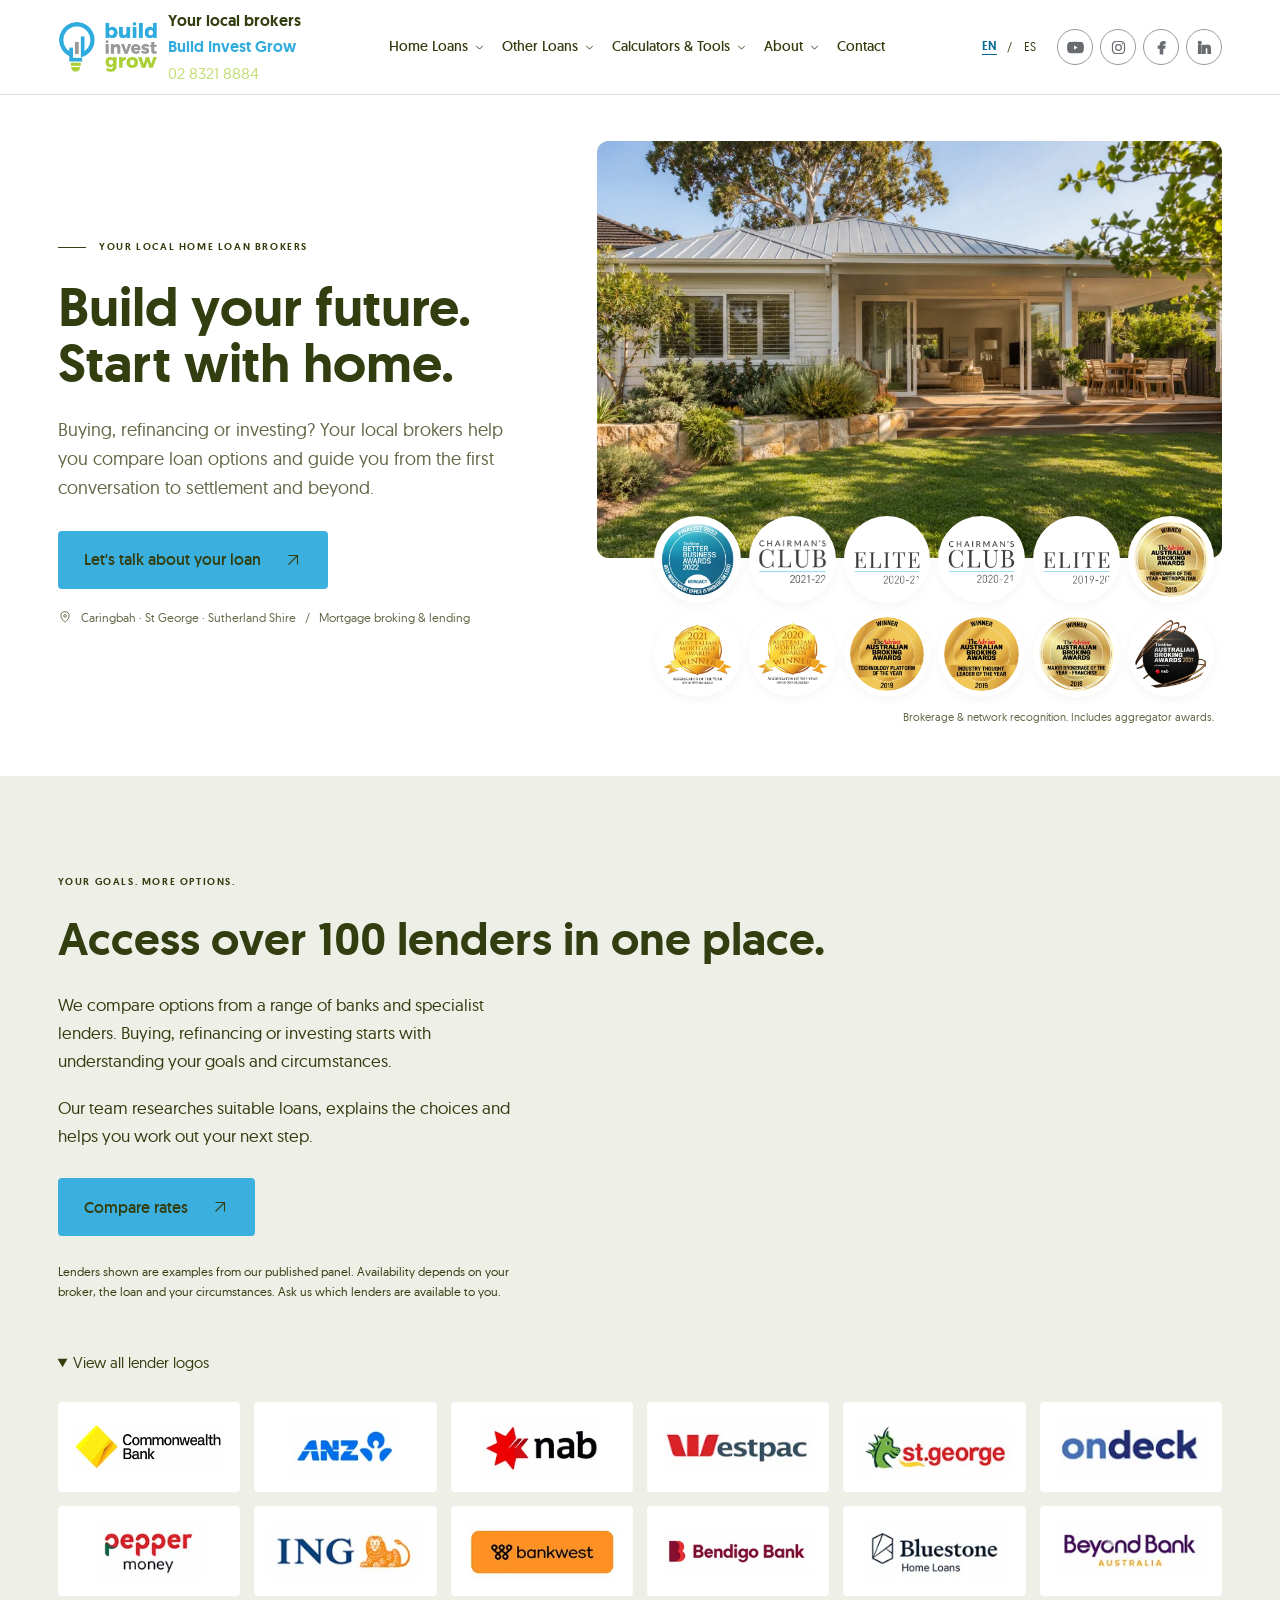
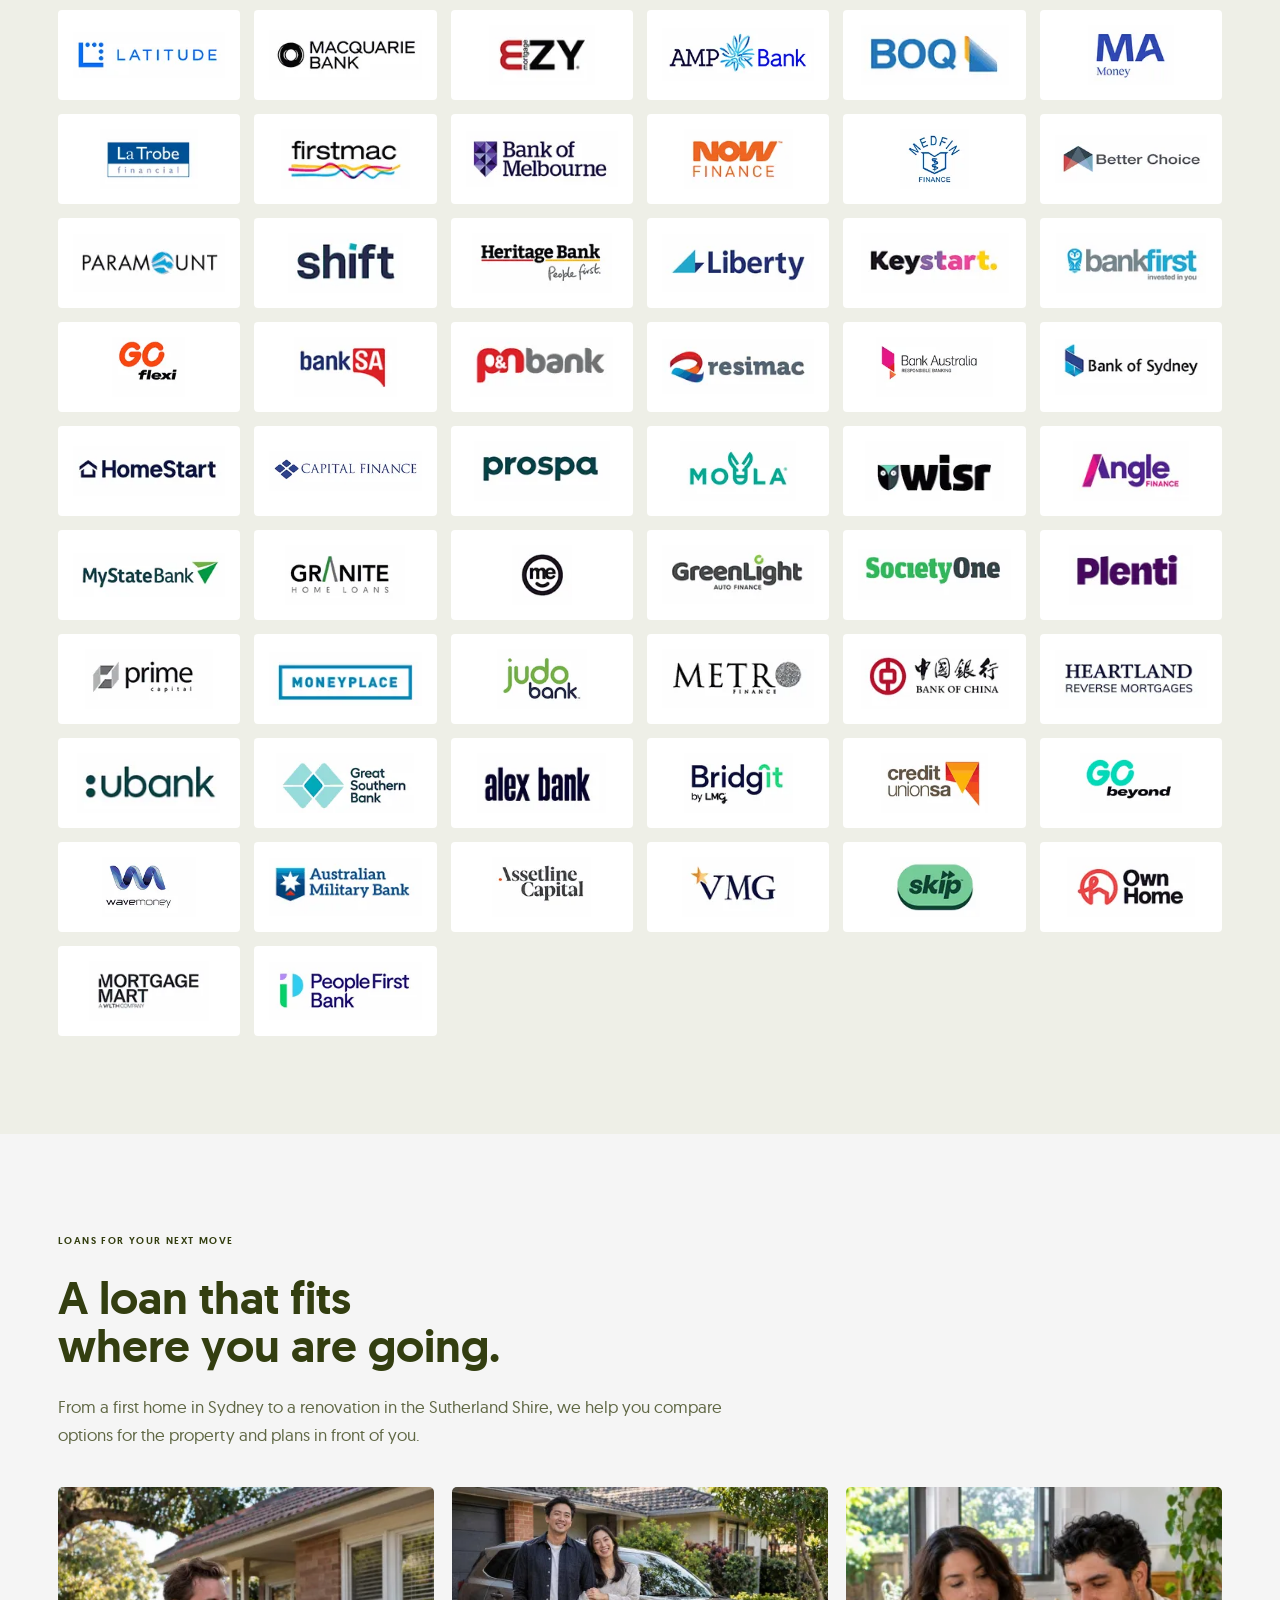
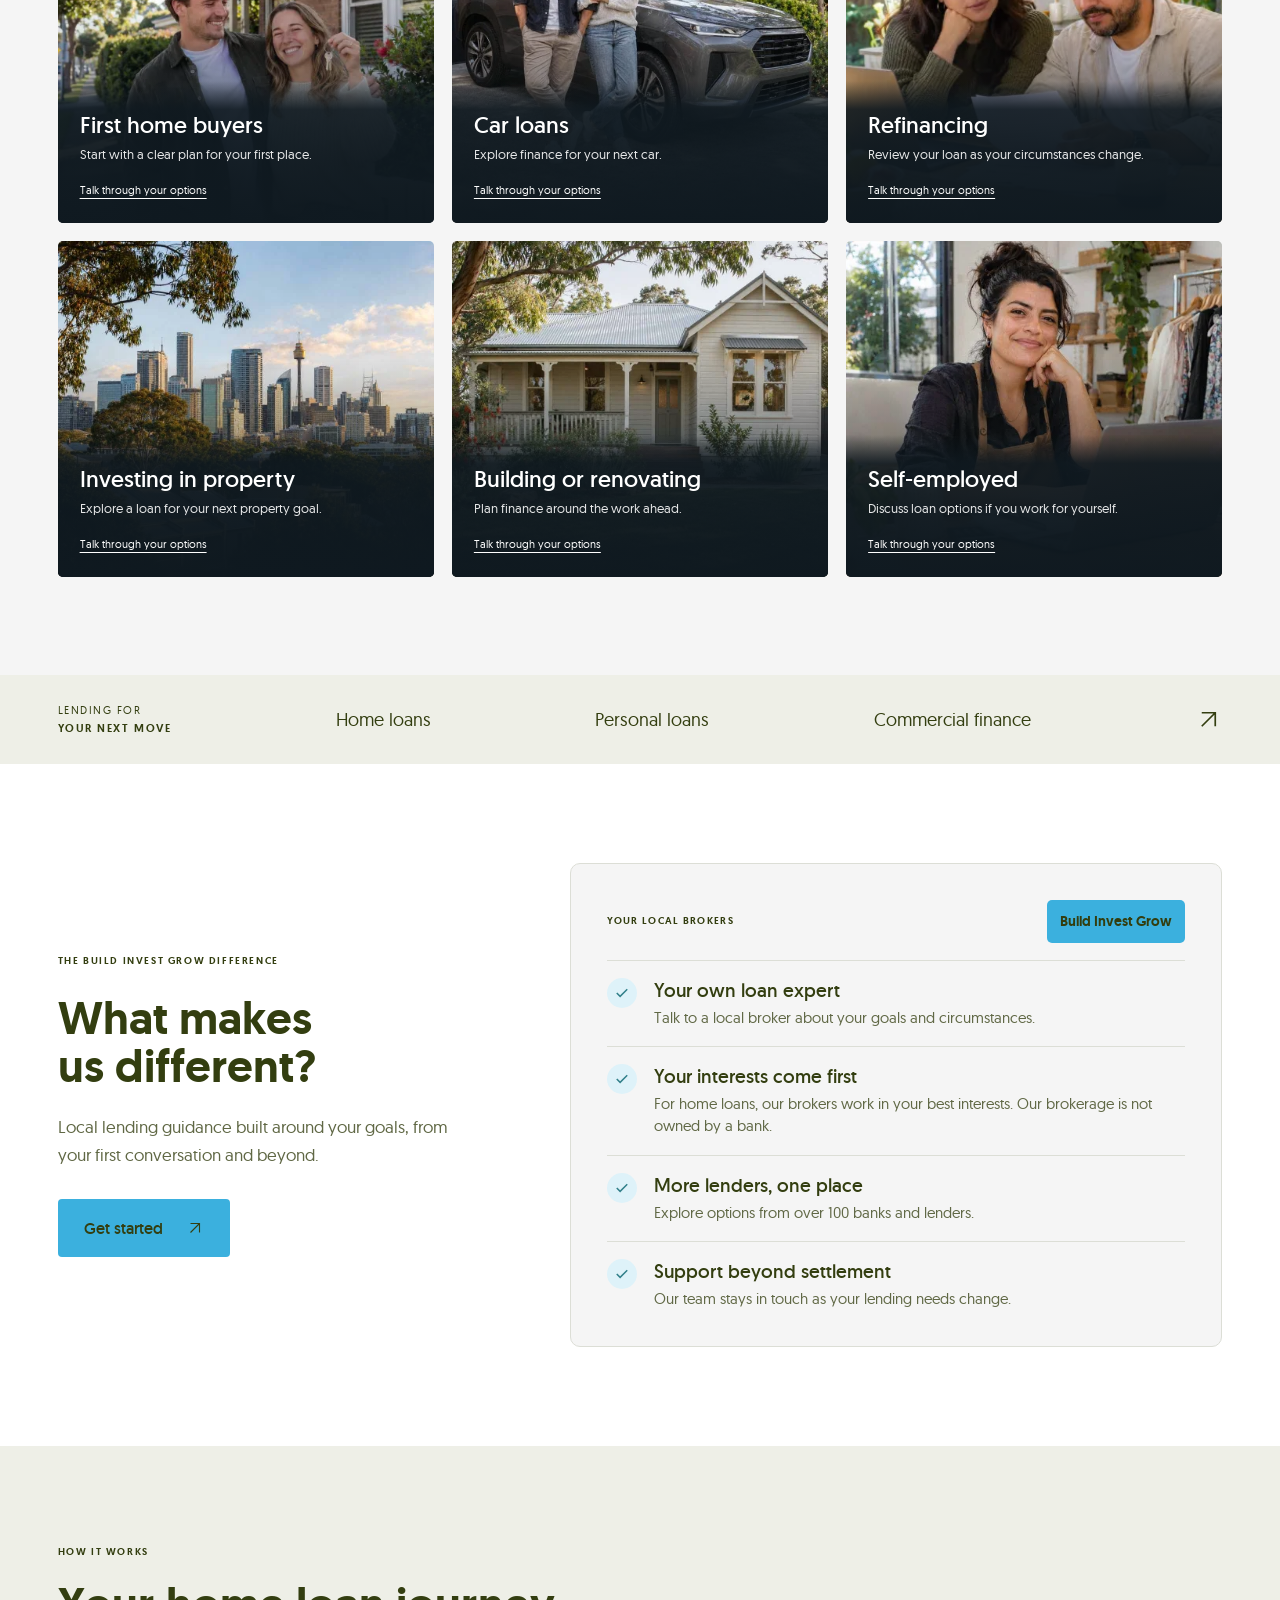
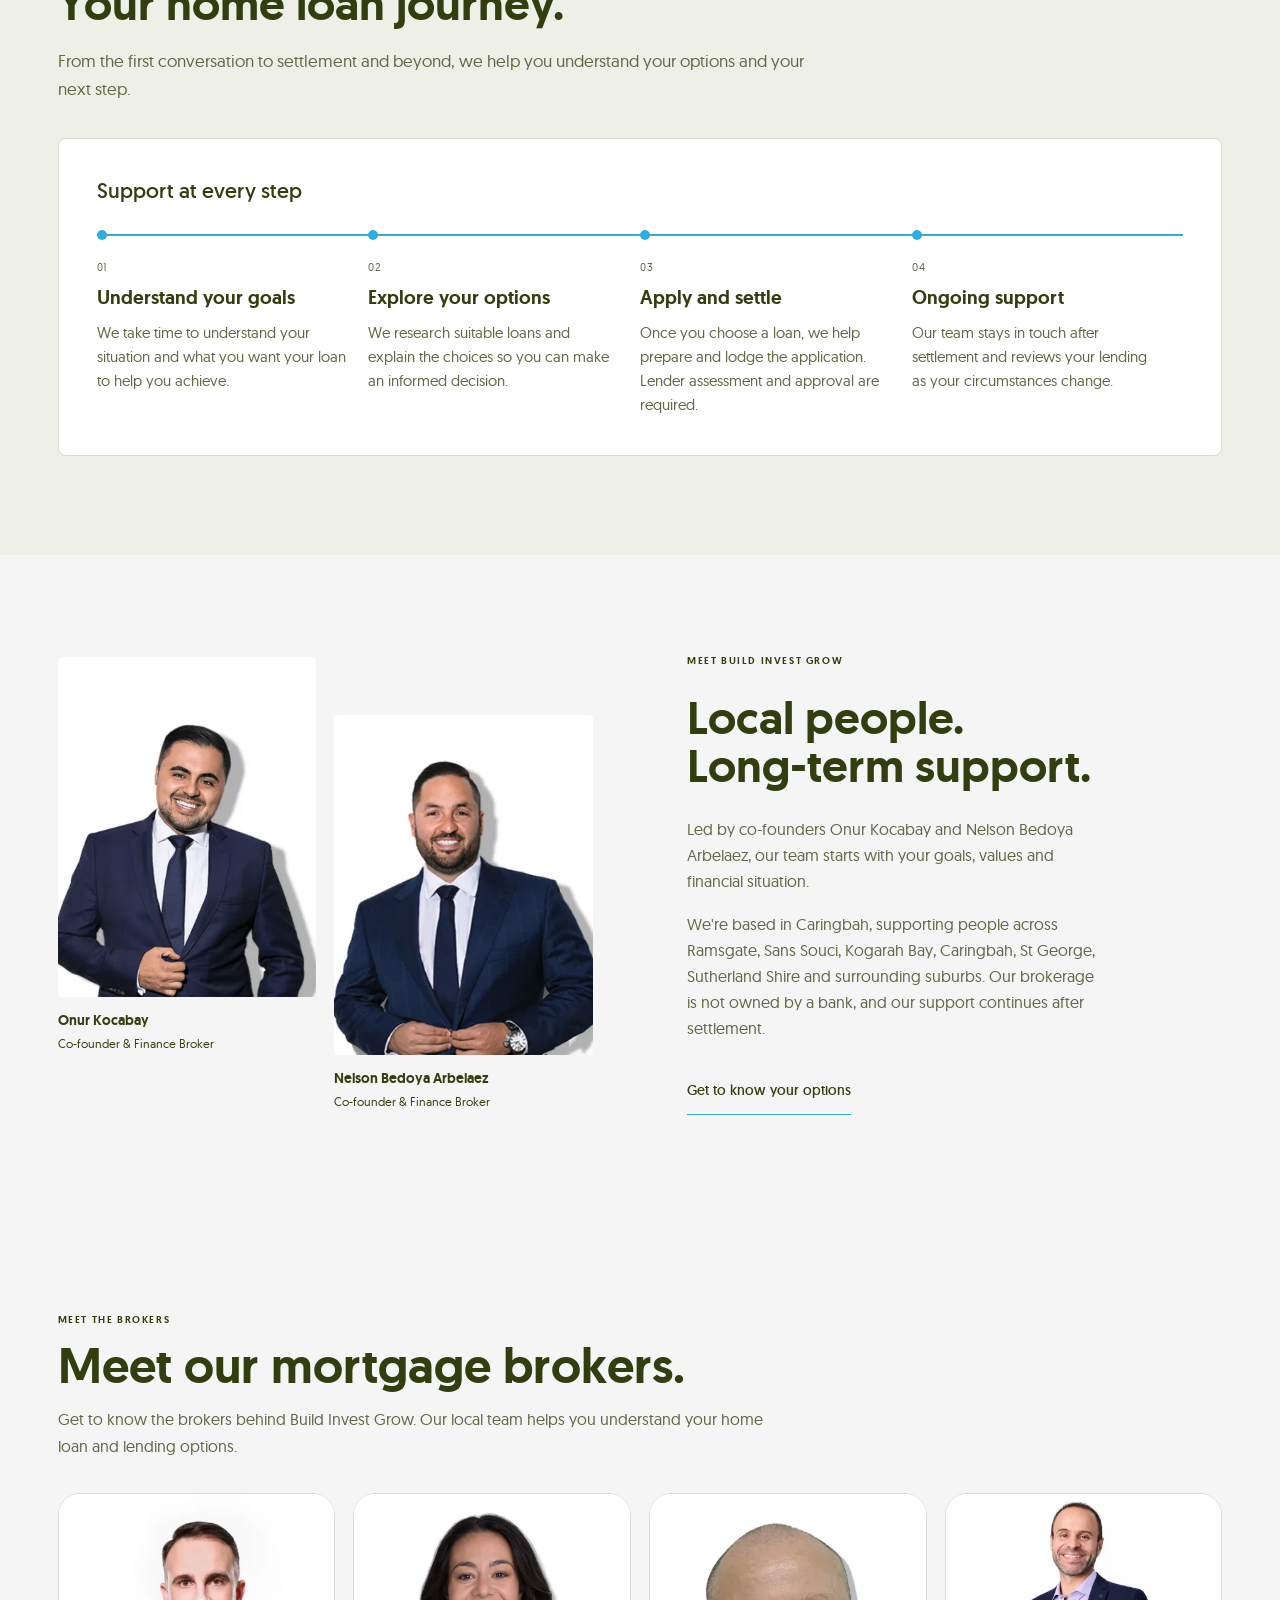
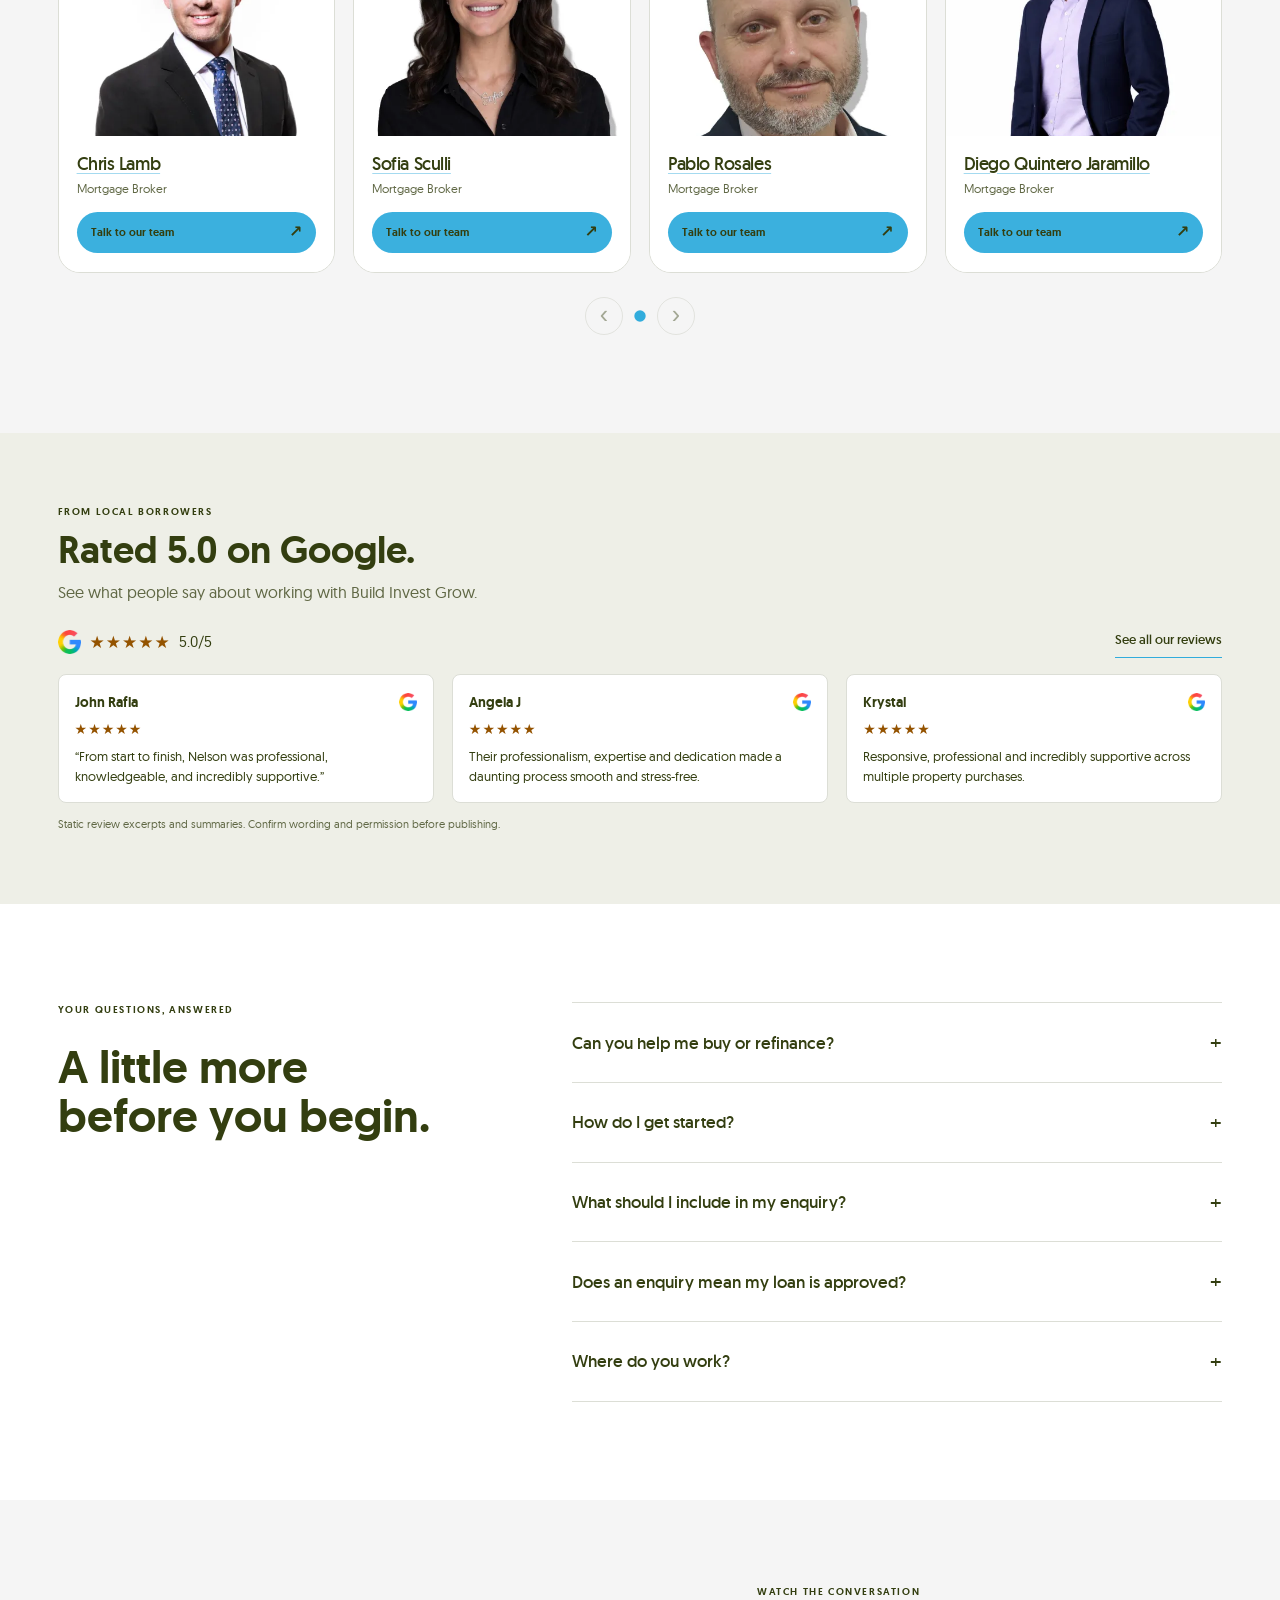
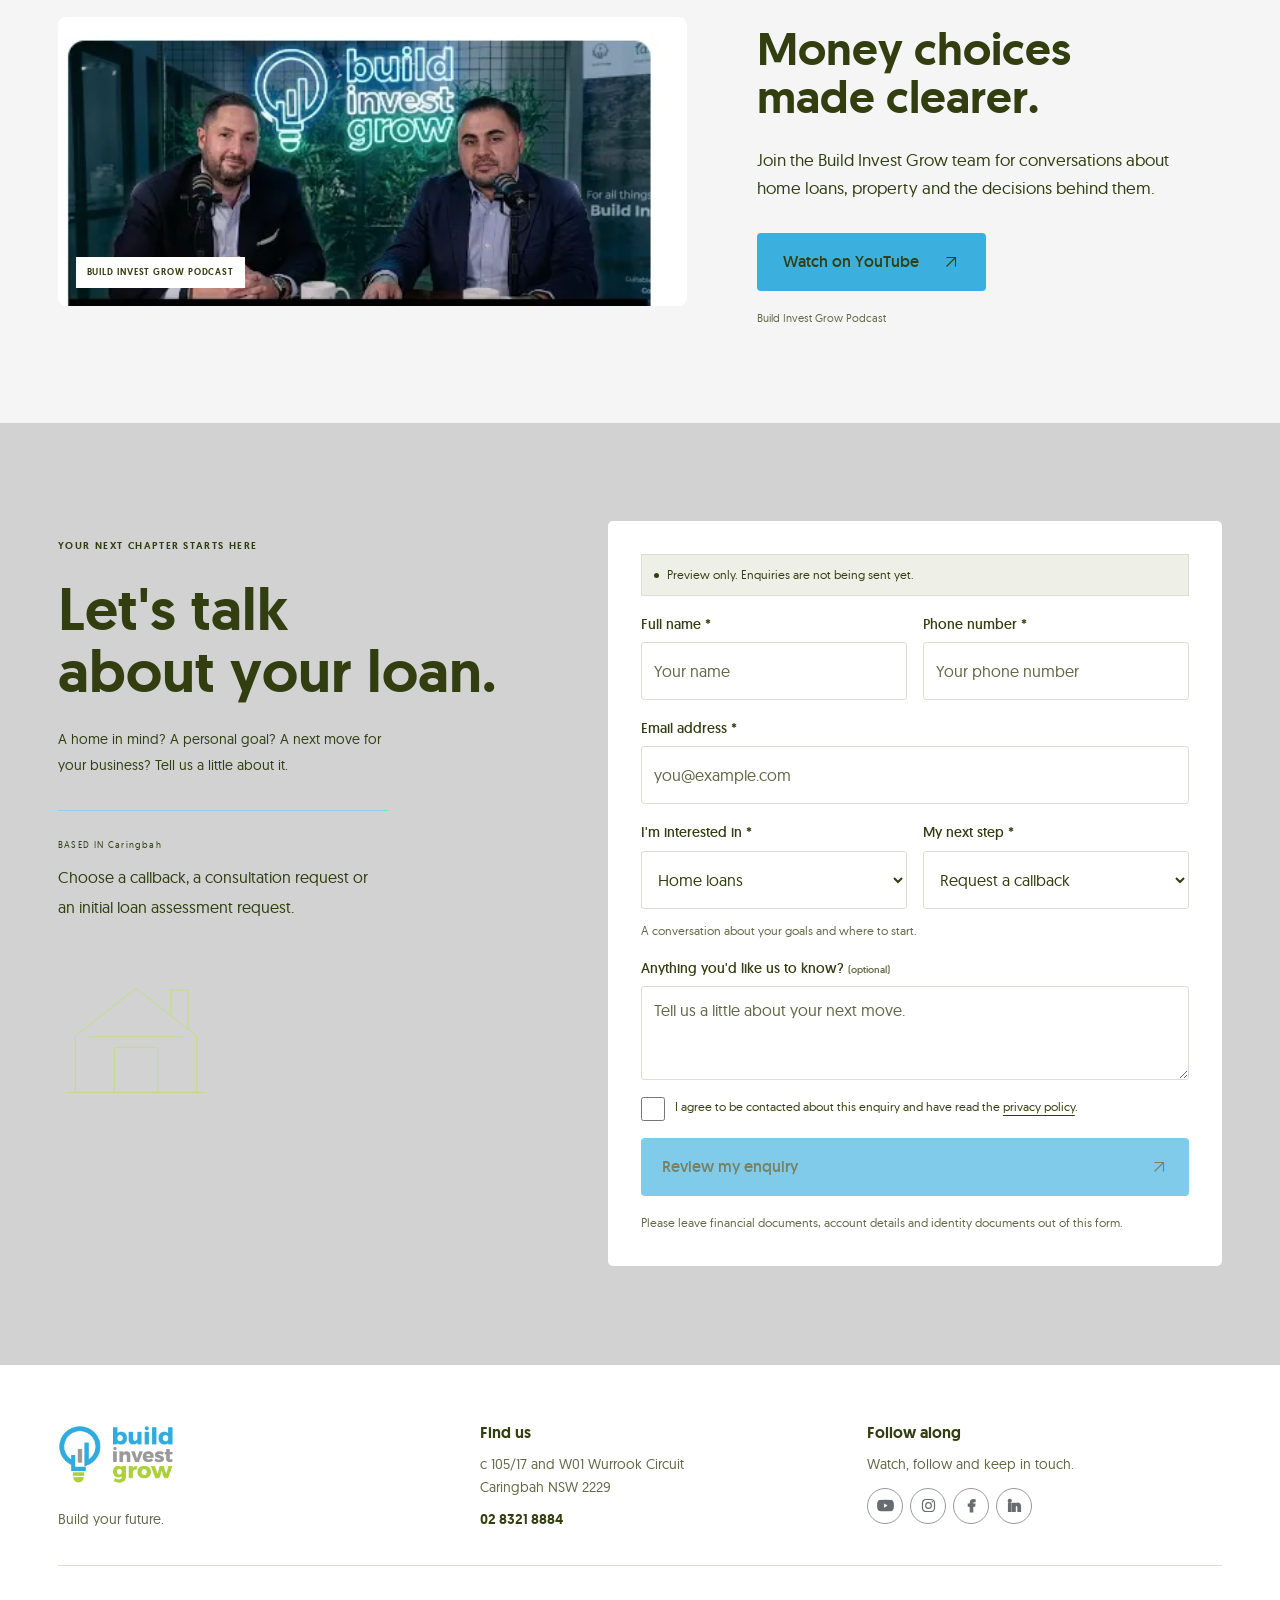
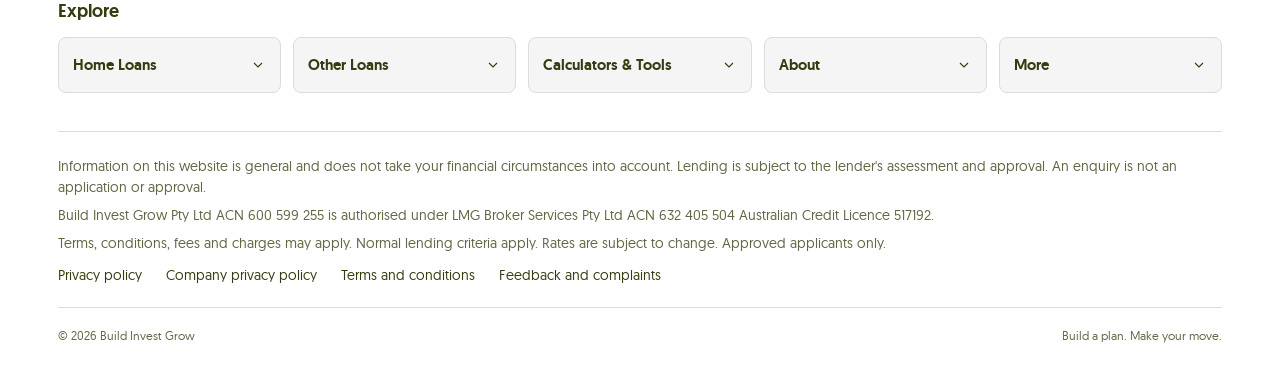
==== commit f72fa69d: "Fix Spanish language toggle observer loop" ====
--- a/index.html
+++ b/index.html
@@ -375,6 +375,6 @@
  </div>
 </footer>
 
-<script src="./js/sitio.1d79a3cd.js" defer></script>
-<script src="./js/broker-carousel.b9b03dd1.js" defer></script>
+<script src="./js/sitio.69130084.js" defer></script>
+<script src="./js/broker-carousel.d61c2142.js" defer></script>
 </body></html>
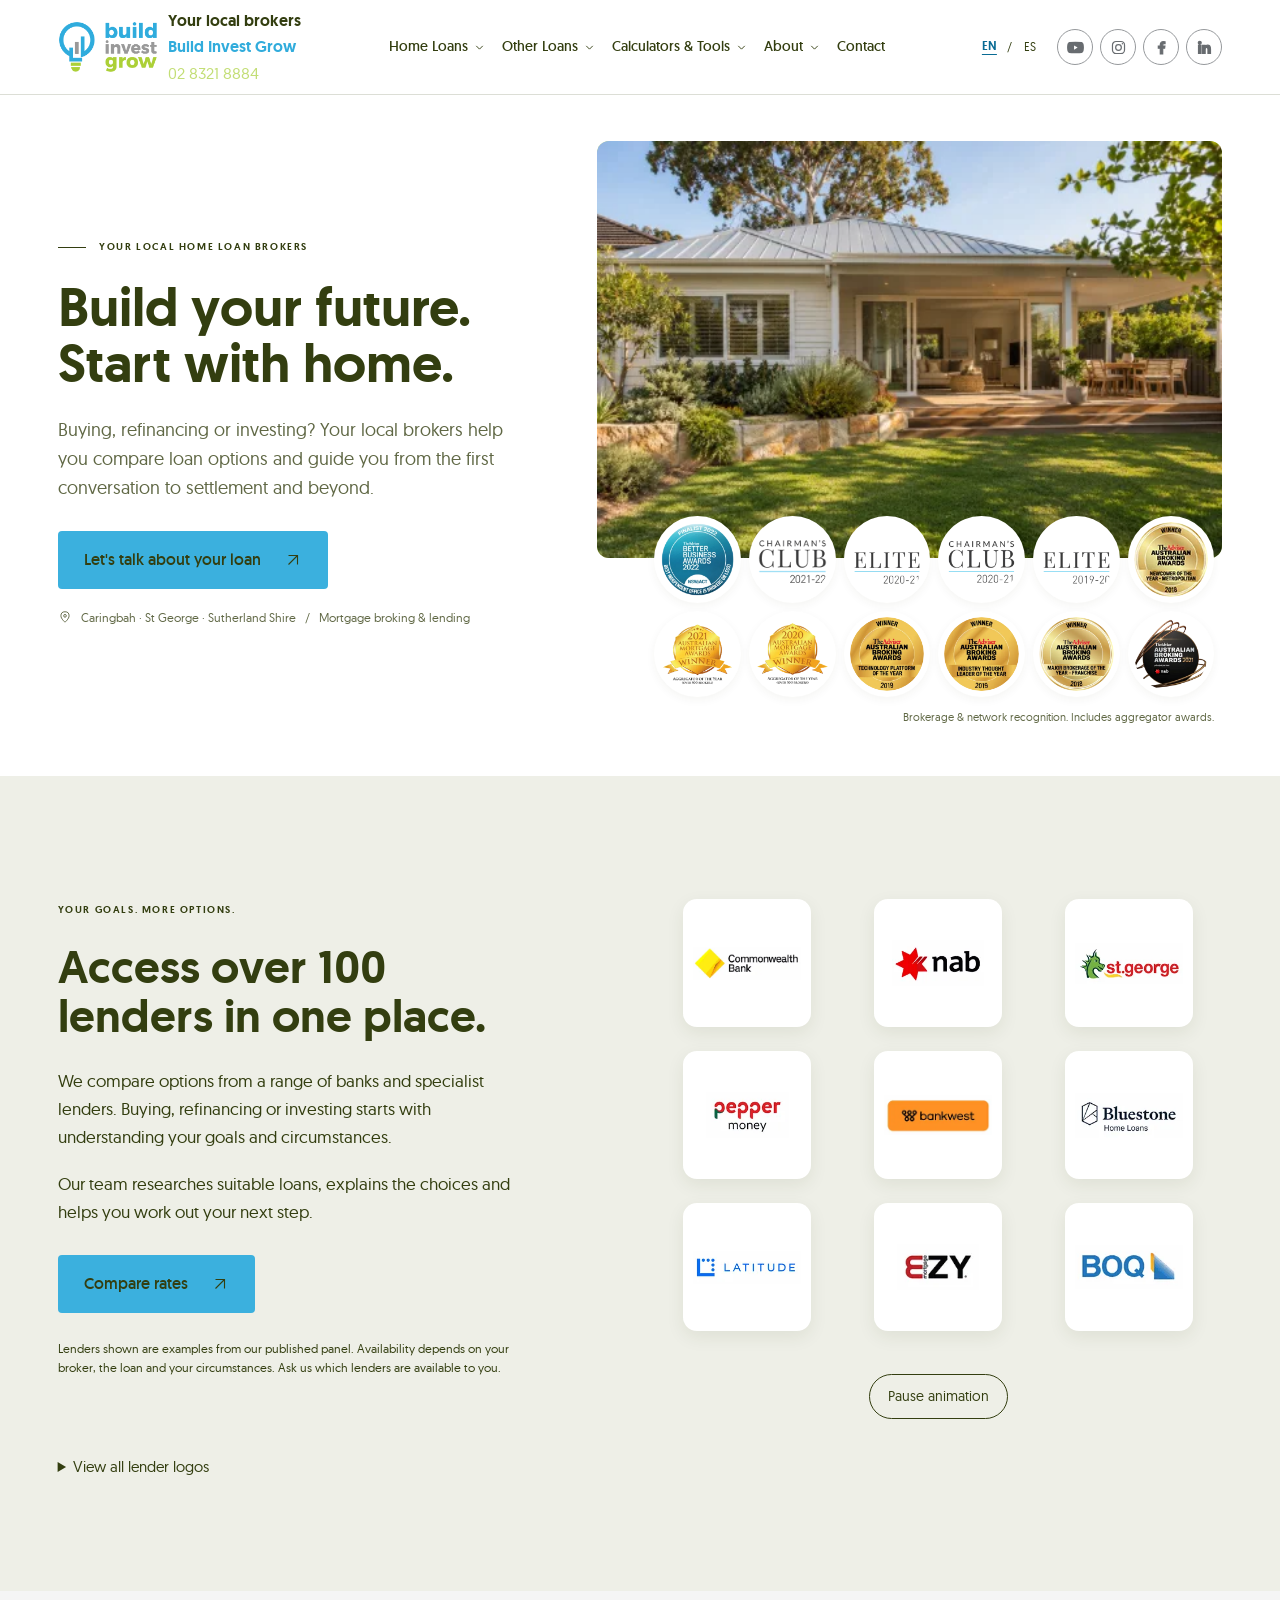
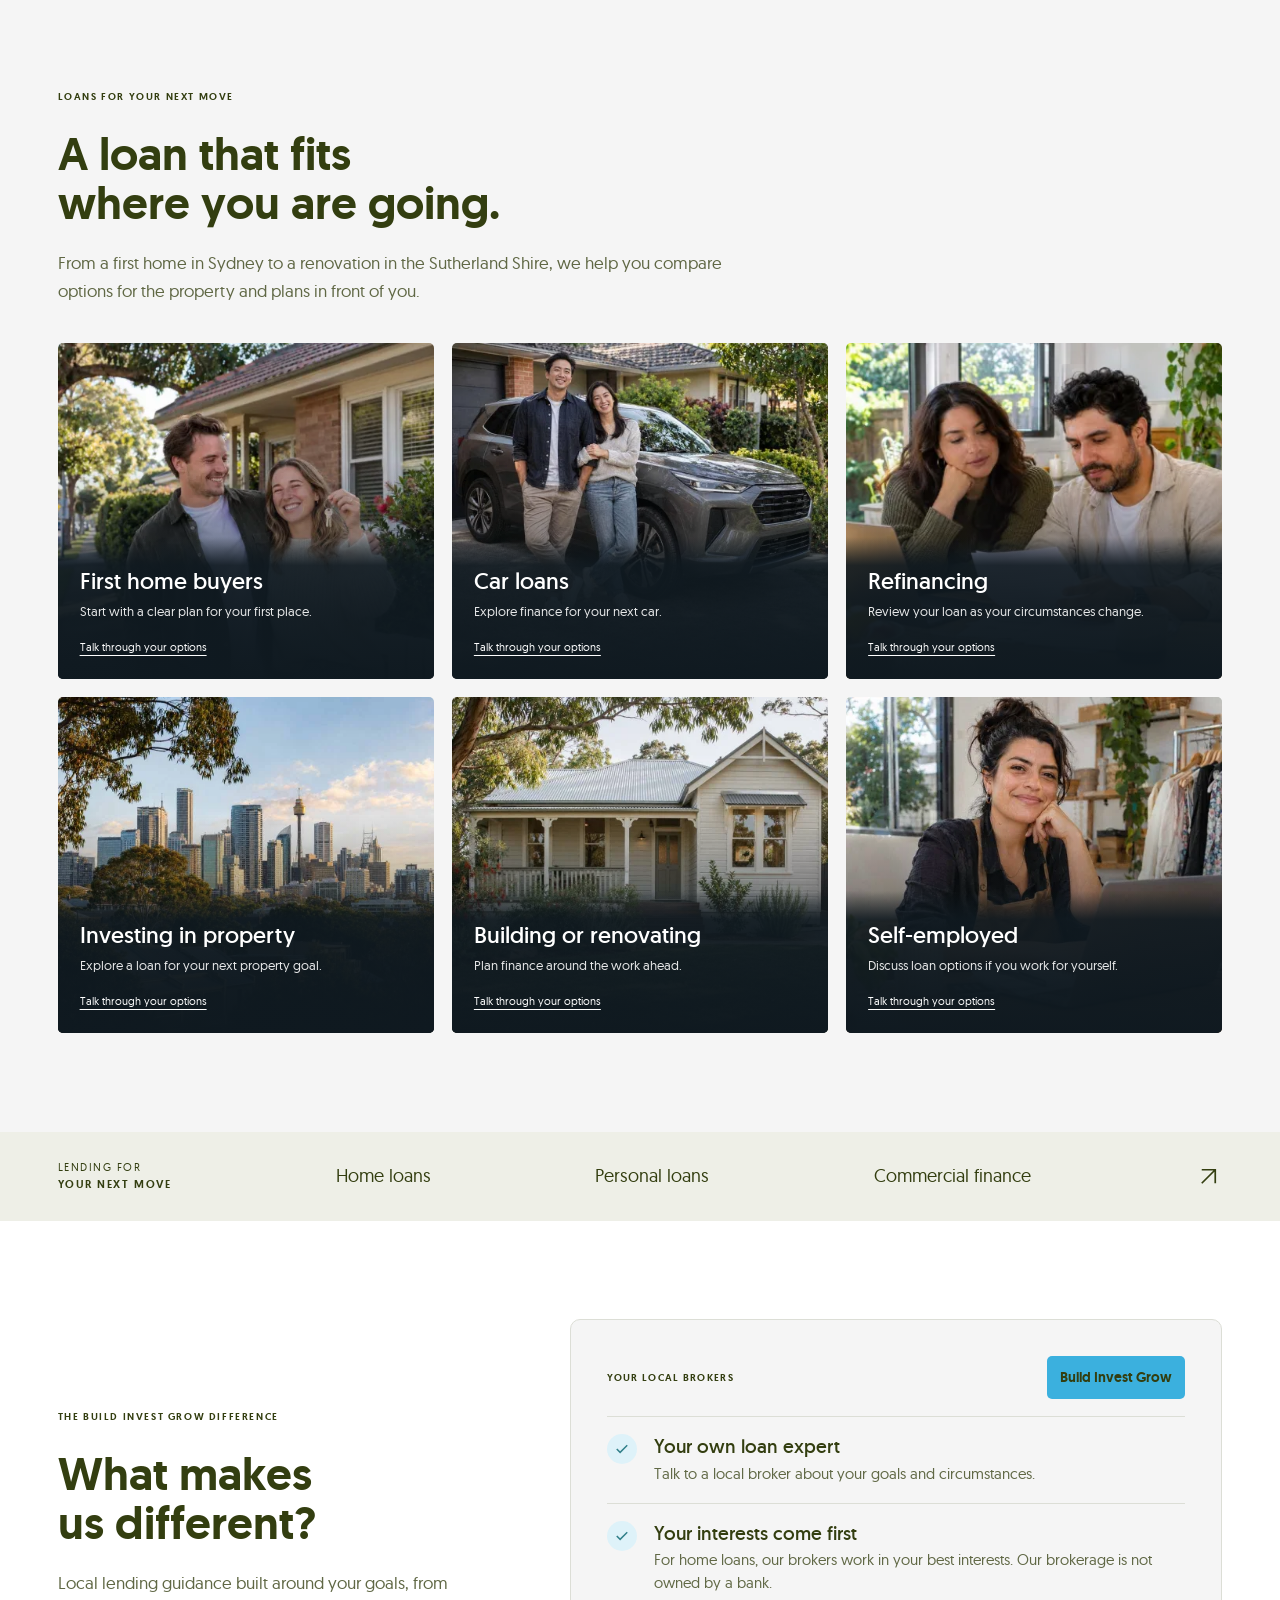
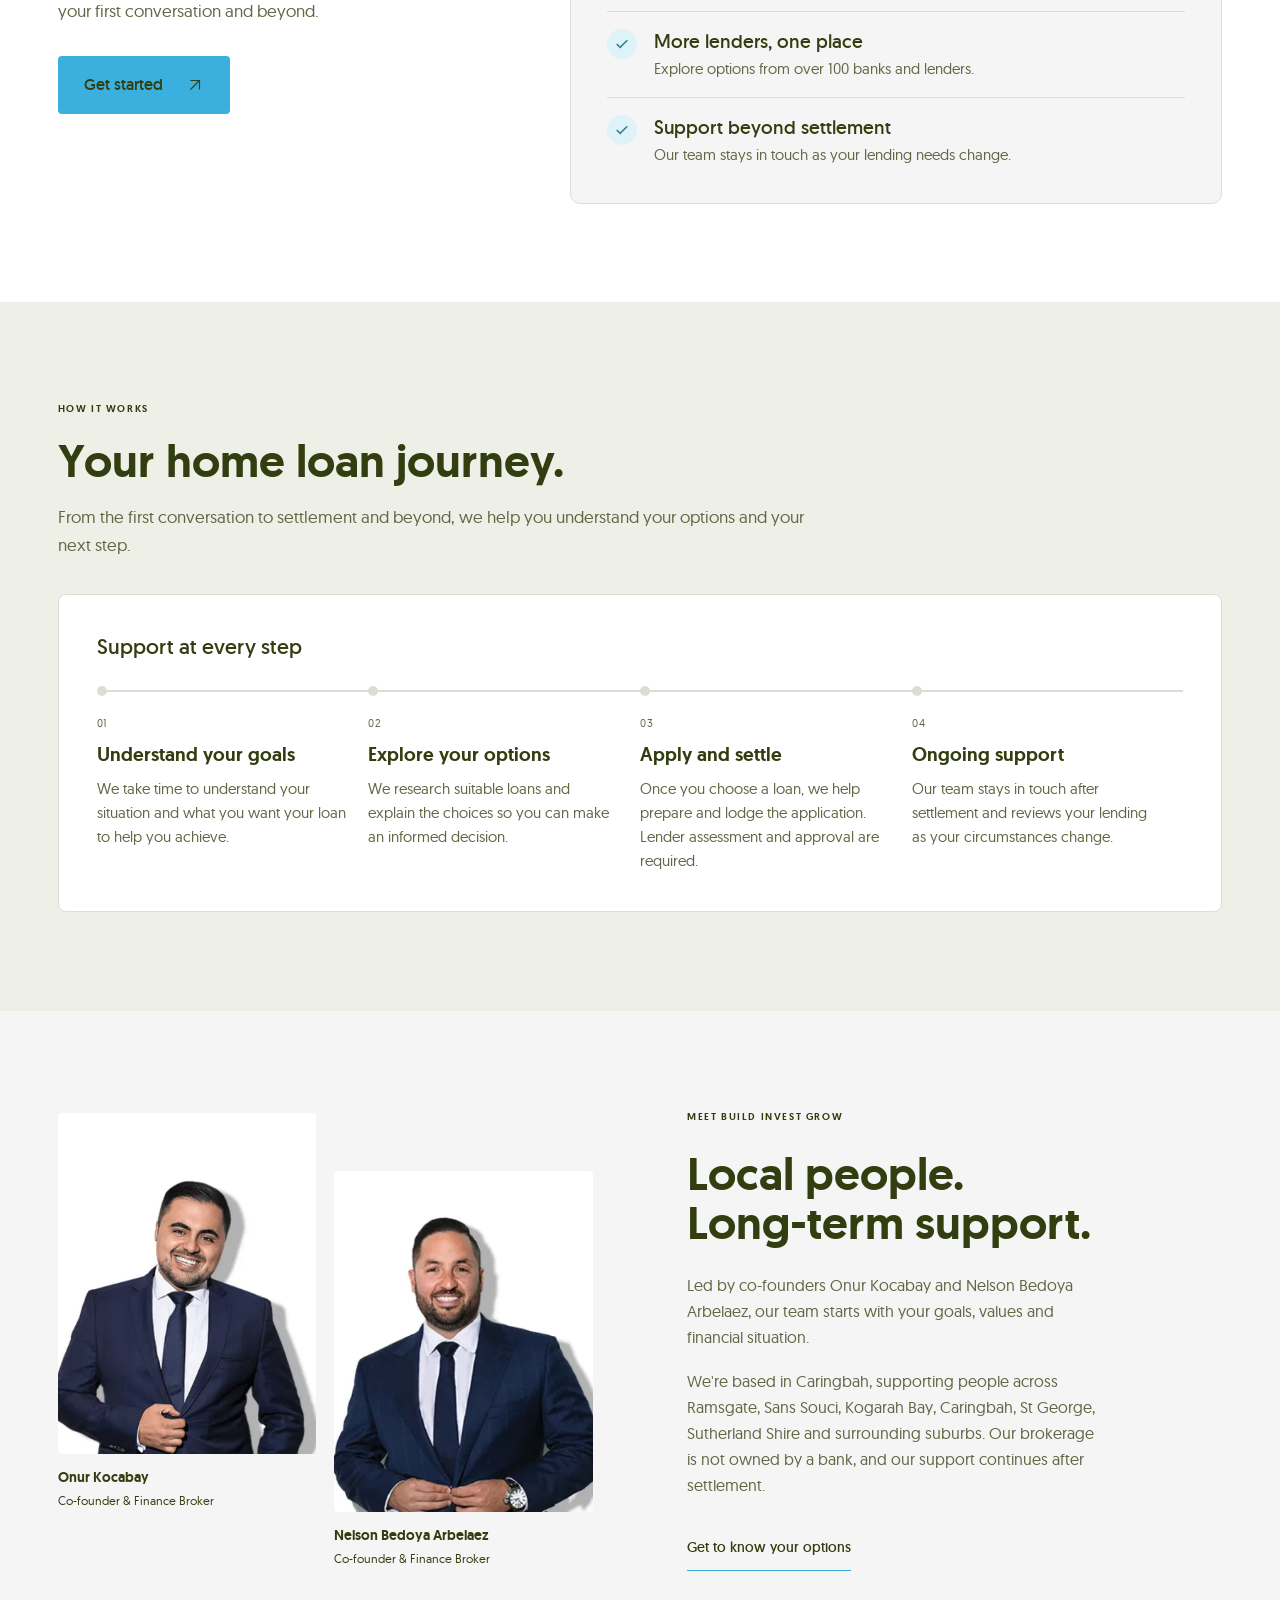
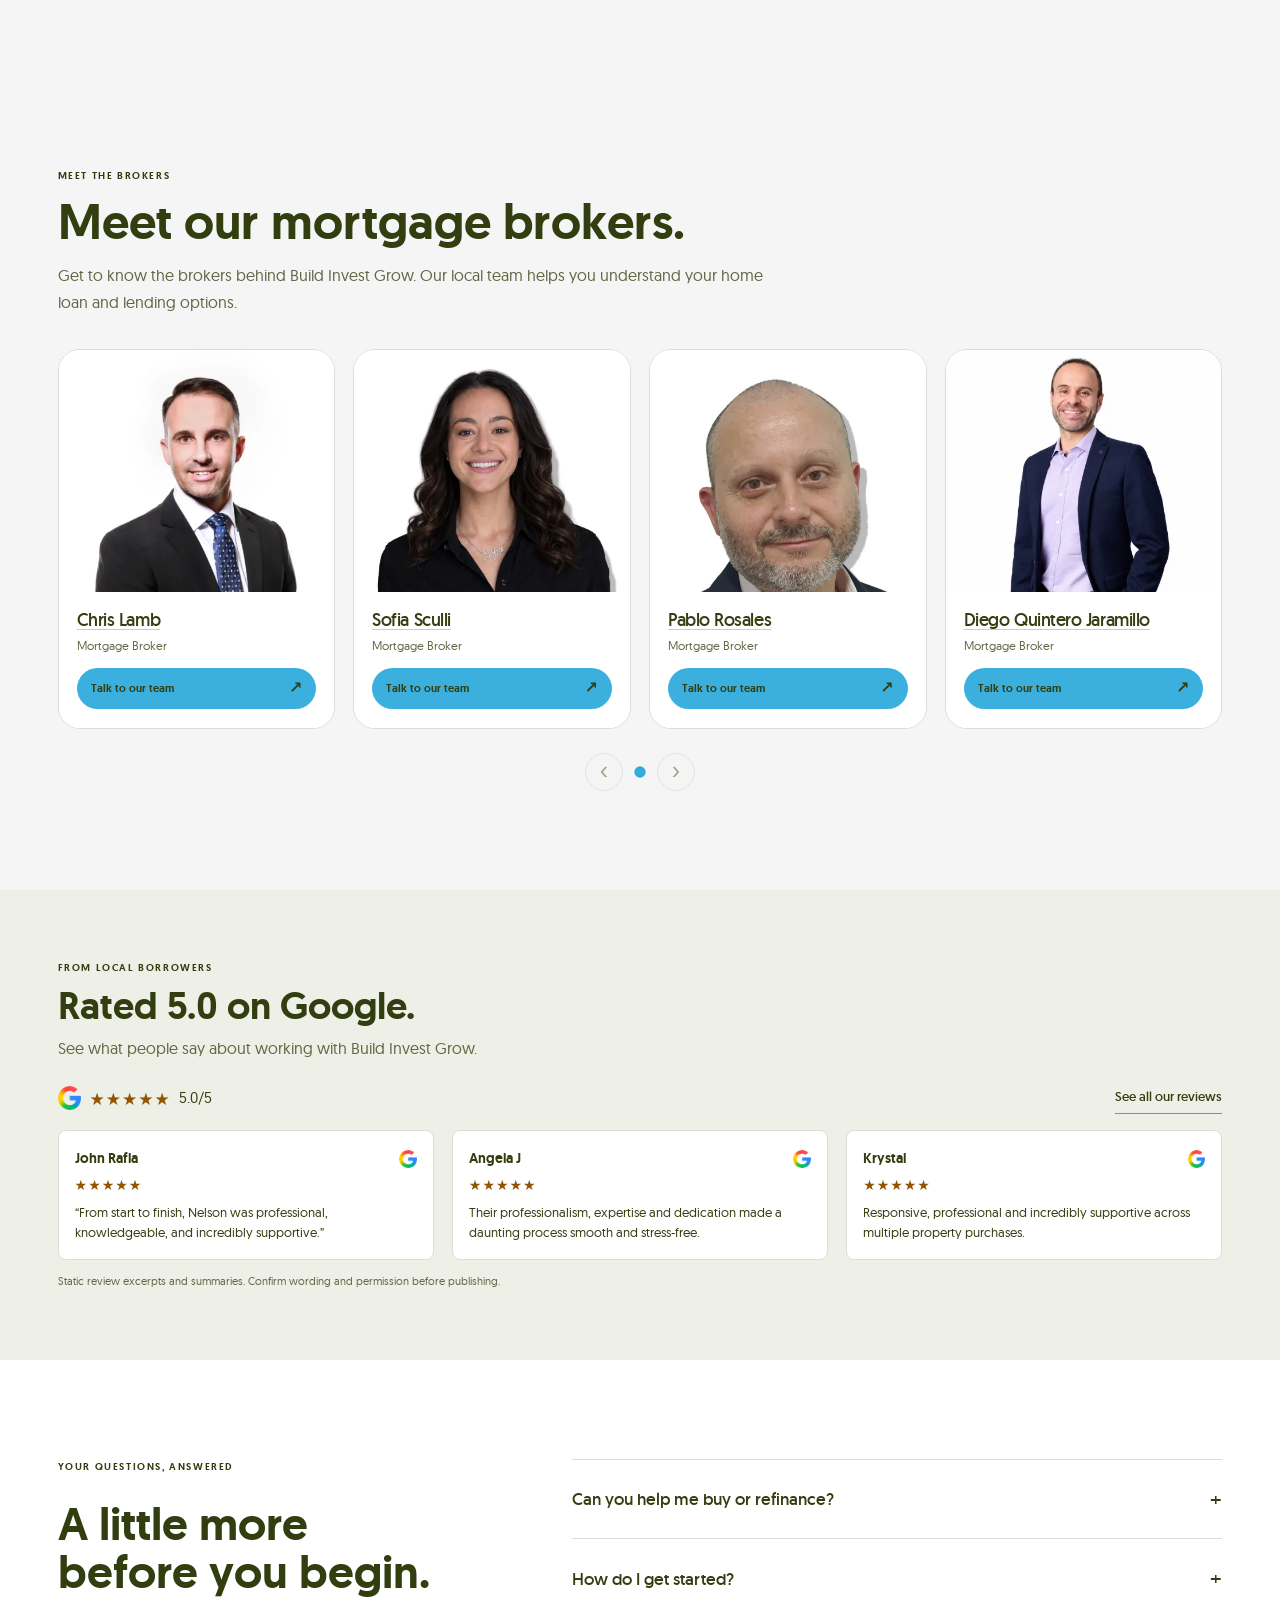
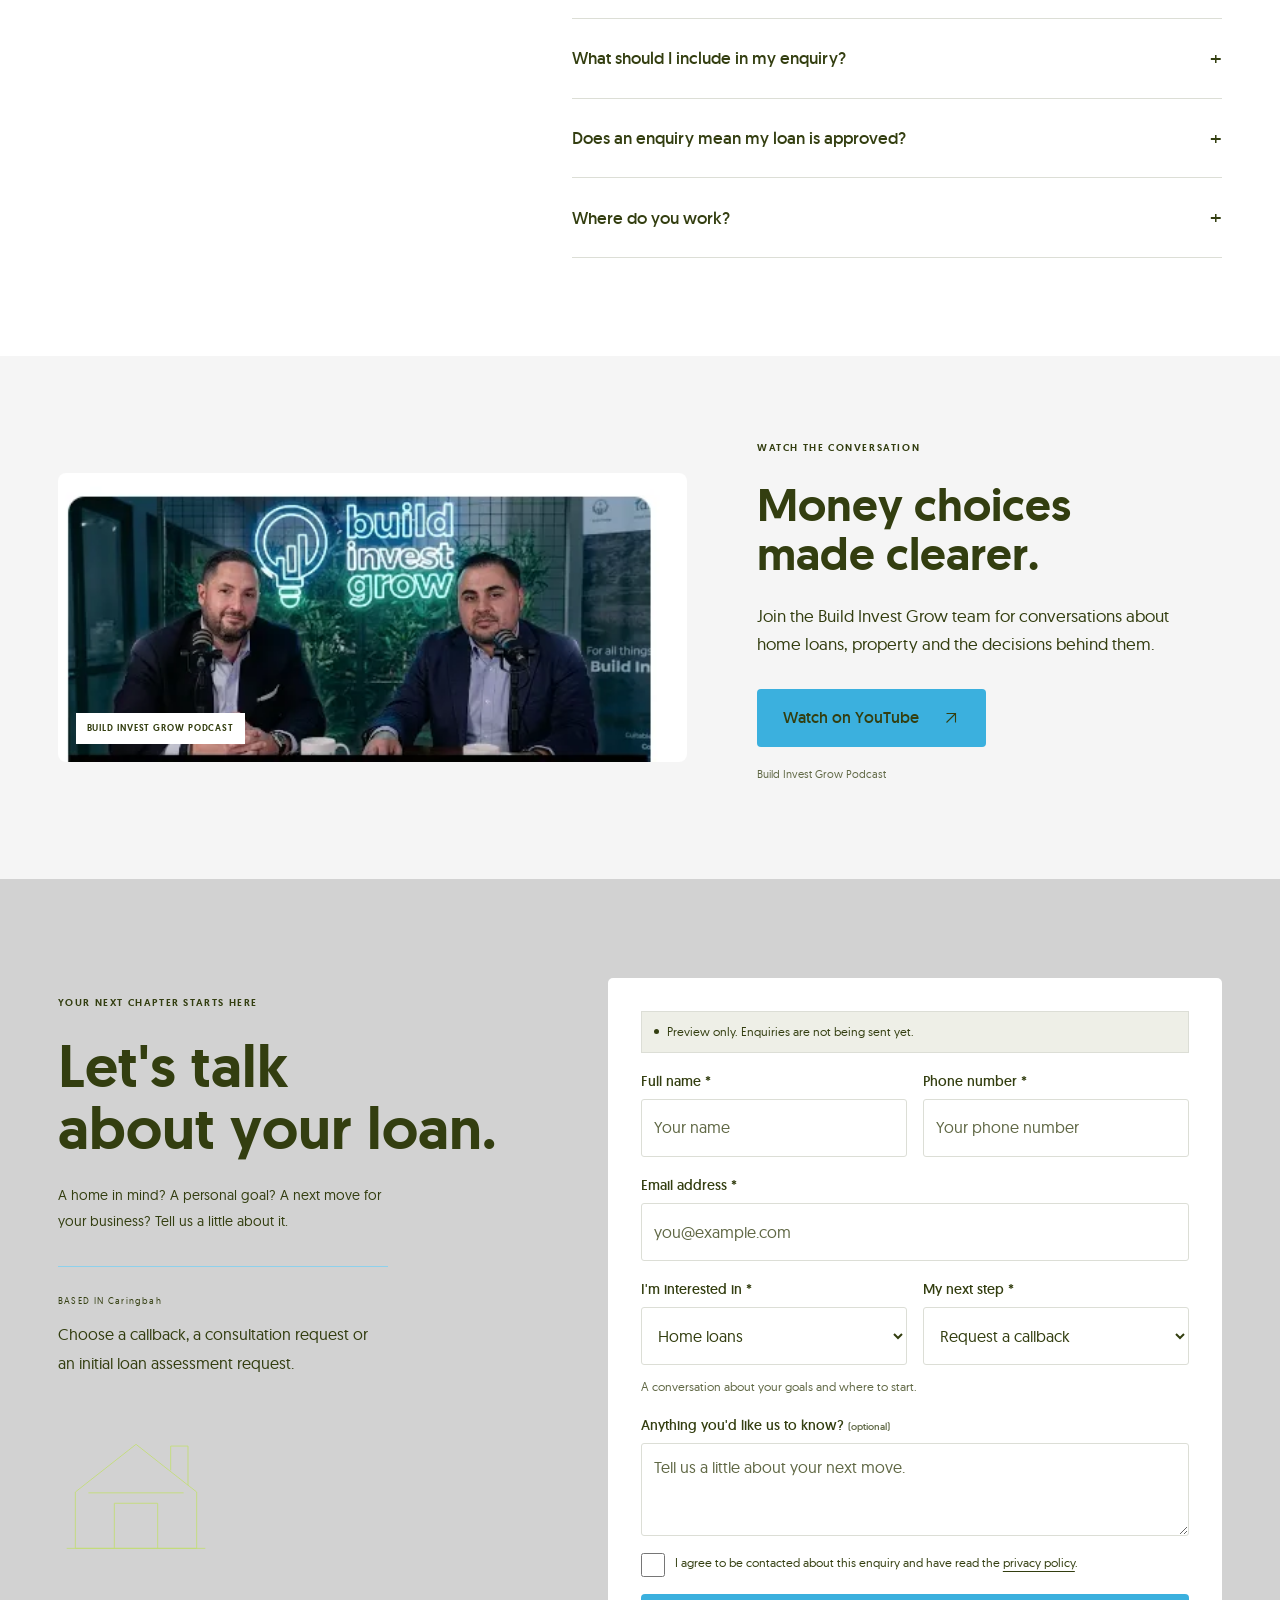
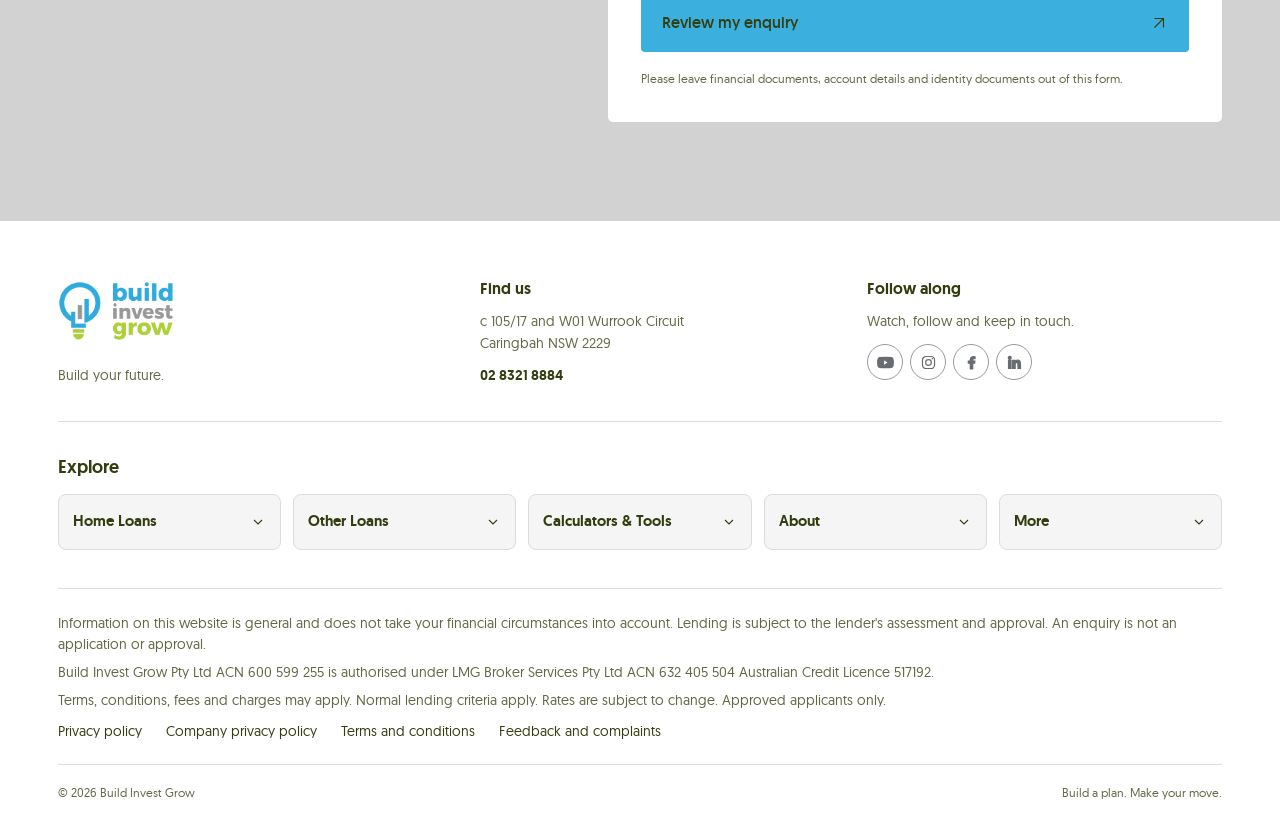
==== commit 84c276f0: "Sync current local preview with Spanish social links" ====
--- a/index.html
+++ b/index.html
@@ -7,11 +7,11 @@
 <link rel="canonical" href="PENDIENTE">
 <meta name="robots" content="noindex, follow">
 <meta name="theme-color" content="#31ACDC">
-<link rel="preload" href="./archivos/fuentes/geomanist-regular-webfont.woff2" as="font" type="font/woff2" crossorigin>
-<link rel="icon" href="./favicon.ico" sizes="32x32">
-<link rel="icon" href="./icono.svg" type="image/svg+xml">
-<link rel="apple-touch-icon" href="./apple-touch-icon.png">
-<link rel="manifest" href="./manifest.webmanifest">
+<link rel="preload" href="/archivos/fuentes/geomanist-regular-webfont.woff2" as="font" type="font/woff2" crossorigin>
+<link rel="icon" href="/favicon.ico" sizes="32x32">
+<link rel="icon" href="/icono.svg" type="image/svg+xml">
+<link rel="apple-touch-icon" href="/apple-touch-icon.png">
+<link rel="manifest" href="/manifest.webmanifest">
 <meta property="og:type" content="website">
 <meta property="og:site_name" content="Build Invest Grow">
 <meta property="og:title" content="Home Loans Sydney | Build Invest Grow">
@@ -27,7 +27,7 @@
 <meta name="twitter:description" content="Explore home loans with Build Invest Grow in Sydney. Enquire about your next home, personal lending or commercial finance and choose your next step.">
 <meta name="twitter:image" content="PENDIENTE">
 
-<link rel="stylesheet" href="./css/sitio.f2571658.css">
+<link rel="stylesheet" href="/css/sitio.f2571658.css">
 <style>:root{--primario:#31ACDC;--secundario:#C3DE76;--tinta:#333E10;--fondo:#FFFFFF;--sobre-primario:#333E10;--primario-boton:#3BB0DE;--sobre-secundario:#333E10;--secundario-boton:#C3DE76;--escenario-a:#5ABDE3;--escenario-b:#C3DE76;--sobre-escenario:#333E10;--primario-texto:#32808A;--secundario-texto:#657634;--fuente-texto:'Geomanist', system-ui, -apple-system, 'Segoe UI', Roboto, 'Helvetica Neue', Arial, sans-serif;--fuente-titulos:'Geomanist', system-ui, -apple-system, 'Segoe UI', Roboto, 'Helvetica Neue', Arial, sans-serif}</style>
 <style>:root{--big-slate:#6E8594;--big-cream:#EEEFE7;--big-panel:#D2D2D2;--big-mist:#F5F5F5}</style>
 <script>document.documentElement.classList.add('js');setTimeout(function(){if(!window.SITIO_LISTO)document.documentElement.classList.remove('js')},3000);window.SITIO={"nombre":"Build Invest Grow","whatsapp":null,"mensaje_whatsapp":"","formulario":{"destino":"borrador","webhook":null},"pixel":false};</script>
@@ -39,7 +39,7 @@
 <span id="external-link-note" class="sr-only">Opens in a new tab.</span>
 <header class="barra">
   <div class="contenedor barra-dentro">
-    <div class="brand-lockup"><a class="marca" href="./" aria-label="Build Invest Grow home"><img src="./img/logo.b6537362.svg" alt="Build Invest Grow" width="362" height="187" decoding="async"></a><div class="broker-identity"><p class="broker-label">Your local brokers</p><p class="broker-name">Build Invest Grow</p><a class="broker-phone" href="tel:0283218884">02 8321 8884</a></div></div>
+    <div class="brand-lockup"><a class="marca" href="/" aria-label="Build Invest Grow home"><img src="/img/logo.b6537362.svg" alt="Build Invest Grow" width="362" height="187" decoding="async"></a><div class="broker-identity"><p class="broker-label">Your local brokers</p><p class="broker-name">Build Invest Grow</p><a class="broker-phone" href="tel:0283218884">02 8321 8884</a></div></div>
     <nav class="menu" id="menu" aria-label="Main navigation">
 <details class="nav-group">
      <summary><span>Home Loans</span><svg viewBox="0 0 24 24" fill="none" stroke="currentColor" stroke-width="1.7" aria-hidden="true"><path d="m6 9 6 6 6-6"/></svg></summary>
@@ -85,13 +85,13 @@
      <li><a href="https://www.buildinvestgrow.com.au/about/diego-quintero-jaramillo/" target="_blank" rel="noopener noreferrer" aria-describedby="external-link-note">Diego Quintero Jaramillo</a></li>
     </ul>
     </details>
-<a href="./#contact">Contact</a>
+<a href="/#contact">Contact</a>
 </nav>
 <div class="header-actions">
 <div class="language-switch" role="group" aria-label="Choose language"><button type="button" data-lang="en" aria-pressed="true">EN</button><span aria-hidden="true">/</span><button type="button" data-lang="es" aria-pressed="false">ES</button></div>
     <nav class="social-nav" aria-label="Build Invest Grow social channels">
-      <a href="https://www.youtube.com/@BuildInvestGrowPodcast" aria-label="Watch the Build Invest Grow Podcast on YouTube" target="_blank" rel="noopener noreferrer" aria-describedby="external-link-note"><svg viewBox="0 0 24 24" aria-hidden="true"><path d="M22.5 7.2a2.9 2.9 0 0 0-2-2C18.7 4.7 12 4.7 12 4.7s-6.7 0-8.5.5a2.9 2.9 0 0 0-2 2A30 30 0 0 0 1 12a30 30 0 0 0 .5 4.8 2.9 2.9 0 0 0 2 2c1.8.5 8.5.5 8.5.5s6.7 0 8.5-.5a2.9 2.9 0 0 0 2-2A30 30 0 0 0 23 12a30 30 0 0 0-.5-4.8Z"/><path class="social-play" d="m10 9 5 3-5 3Z"/></svg><span>YouTube</span></a>
-      <a href="https://www.instagram.com/build.invest.grow/" aria-label="Follow Build Invest Grow on Instagram" target="_blank" rel="noopener noreferrer" aria-describedby="external-link-note"><svg viewBox="0 0 24 24" aria-hidden="true"><rect x="3.5" y="3.5" width="17" height="17" rx="5"/><circle cx="12" cy="12" r="4"/><circle class="social-dot" cx="17.5" cy="6.7" r="1"/></svg><span>Instagram</span></a>
+      <a href="https://www.youtube.com/@BuildInvestGrowPodcast" data-href-en="https://www.youtube.com/@BuildInvestGrowPodcast" data-href-es="https://www.youtube.com/@ConstruyeInvierteCrecePodcast" aria-label="Watch the Build Invest Grow Podcast on YouTube" target="_blank" rel="noopener noreferrer" aria-describedby="external-link-note"><svg viewBox="0 0 24 24" aria-hidden="true"><path d="M22.5 7.2a2.9 2.9 0 0 0-2-2C18.7 4.7 12 4.7 12 4.7s-6.7 0-8.5.5a2.9 2.9 0 0 0-2 2A30 30 0 0 0 1 12a30 30 0 0 0 .5 4.8 2.9 2.9 0 0 0 2 2c1.8.5 8.5.5 8.5.5s6.7 0 8.5-.5a2.9 2.9 0 0 0 2-2A30 30 0 0 0 23 12a30 30 0 0 0-.5-4.8Z"/><path class="social-play" d="m10 9 5 3-5 3Z"/></svg><span>YouTube</span></a>
+      <a href="https://www.instagram.com/build.invest.grow/" data-href-en="https://www.instagram.com/build.invest.grow/" data-href-es="https://www.instagram.com/build.invest.grow.espanol/" aria-label="Follow Build Invest Grow on Instagram" target="_blank" rel="noopener noreferrer" aria-describedby="external-link-note"><svg viewBox="0 0 24 24" aria-hidden="true"><rect x="3.5" y="3.5" width="17" height="17" rx="5"/><circle cx="12" cy="12" r="4"/><circle class="social-dot" cx="17.5" cy="6.7" r="1"/></svg><span>Instagram</span></a>
       <a href="https://www.facebook.com/buildinvestgrow/" aria-label="Follow Build Invest Grow on Facebook" target="_blank" rel="noopener noreferrer" aria-describedby="external-link-note"><svg viewBox="0 0 24 24" aria-hidden="true"><path d="M13.7 21v-8h2.7l.4-3h-3.1V8.1c0-.9.3-1.5 1.6-1.5H17V4a16 16 0 0 0-2.5-.2c-2.5 0-4.2 1.5-4.2 4.2V10H7.5v3h2.8v8Z"/></svg><span>Facebook</span></a>
       <a class="linkedin" href="https://www.linkedin.com/company/build-invest-grow" aria-label="Follow Build Invest Grow on LinkedIn" target="_blank" rel="noopener noreferrer" aria-describedby="external-link-note"><svg viewBox="0 0 24 24" aria-hidden="true"><path d="M20.447 20.452h-3.554v-5.569c0-1.328-.027-3.037-1.852-3.037-1.853 0-2.136 1.447-2.136 2.941v5.665H9.35V9h3.414v1.561h.049c.476-.9 1.636-1.849 3.369-1.849 3.602 0 4.268 2.371 4.268 5.455v6.285zM5.337 7.433a2.062 2.062 0 1 1 0-4.124 2.062 2.062 0 0 1 0 4.124zm1.782 13.019H3.555V9h3.564v11.452z"/></svg><span>LinkedIn</span></a>
     </nav>
@@ -107,25 +107,25 @@
     <p class="eyebrow"><span class="tiny-line" aria-hidden="true"></span> YOUR LOCAL HOME LOAN BROKERS</p>
     <h1>Build your future.<br><em>Start with home.</em></h1>
     <p class="hero-lead">Buying, refinancing or investing? Your local brokers help you compare loan options and guide you from the first conversation to settlement and beyond.</p>
-    <a class="boton boton-principal hero-cta" href="./#contact">Let&#39;s talk about your loan</a>
+    <a class="boton boton-principal hero-cta" href="/#contact">Let&#39;s talk about your loan</a>
     <div class="hero-location"><svg viewBox="0 0 24 24" fill="none" stroke="currentColor" stroke-width="1.6" aria-hidden="true"><path d="M19 10c0 5-7 11-7 11S5 15 5 10a7 7 0 0 1 14 0Z"/><circle cx="12" cy="10" r="2.3"/></svg><span>Caringbah · St George · Sutherland Shire<span class="location-divider" aria-hidden="true">/</span>Mortgage broking &amp; lending</span></div>
    </div>
    <figure class="hero-figure">
-    <div class="hero-image-wrap"><img src="./img/nsw-home-v2-960.b17243da.webp" srcset="./img/nsw-home-v2-480.1eee45b6.webp 480w, ./img/nsw-home-v2-960.b17243da.webp 960w, ./img/nsw-home-v2-1200.40e33619.webp 1200w" sizes="(min-width: 1400px) 650px, (min-width: 651px) 51vw, calc(100vw - 46px)" class="hero-image" alt="Illustrative NSW coastal-style home with a timber deck, open living room and native garden" width="1200" height="800" fetchpriority="high"></div>
+    <div class="hero-image-wrap"><img src="/img/nsw-home-v2-960.b17243da.webp" srcset="/img/nsw-home-v2-480.1eee45b6.webp 480w, /img/nsw-home-v2-960.b17243da.webp 960w, /img/nsw-home-v2-1200.40e33619.webp 1200w" sizes="(min-width: 1400px) 650px, (min-width: 651px) 51vw, calc(100vw - 46px)" class="hero-image" alt="Illustrative NSW coastal-style home with a timber deck, open living room and native garden" width="1200" height="800" fetchpriority="high"></div>
     <div class="hero-awards" role="group" aria-label="Brokerage and network recognition">
  <ul class="award-bundle" aria-label="All twelve recognition badges">
-  <li><img src="./img/finalist-2022-260.2ac490c0.webp" alt="Better Business Awards · Finalist · NSW/ACT office, ≤5 brokers · 2022" title="Better Business Awards · Finalist · NSW/ACT office, ≤5 brokers · 2022" width="260" height="260" decoding="async"></li>
-  <li><img src="./img/chairmans-2022-200.fbf658a7.webp" alt="Chairman’s Club · 2021–22" title="Chairman’s Club · 2021–22" width="200" height="200" decoding="async"></li>
-  <li><img src="./img/elite-2021-260.c69b3ac9.webp" alt="Elite · 2020–21" title="Elite · 2020–21" width="260" height="260" decoding="async"></li>
-  <li><img src="./img/chairmans-2021-260.1c6d31e5.webp" alt="Chairman’s Club · 2020–21" title="Chairman’s Club · 2020–21" width="260" height="260" decoding="async"></li>
-  <li><img src="./img/elite-2020-260.2a4d6191.webp" alt="Elite · 2019–20" title="Elite · 2019–20" width="260" height="260" decoding="async"></li>
-  <li><img src="./img/newcomer-2018-100.5b61870e.webp" alt="Newcomer of the Year · Metropolitan · Winner 2018" title="Newcomer of the Year · Metropolitan · Winner 2018" width="100" height="100" decoding="async"></li>
-  <li><img src="./img/aggregator-2021-260.0f62171a.webp" alt="Aggregator of the Year · Over 500 brokers · Winner 2021" title="Aggregator of the Year · Over 500 brokers · Winner 2021" width="260" height="217" decoding="async"></li>
-  <li><img src="./img/aggregator-2020-260.10dfb0fa.webp" alt="Aggregator of the Year · Over 500 brokers · Winner 2020" title="Aggregator of the Year · Over 500 brokers · Winner 2020" width="260" height="260" decoding="async"></li>
-  <li><img src="./img/technology-2019-260.67316ba0.webp" alt="Technology Platform · Of the Year · Winner 2019" title="Technology Platform · Of the Year · Winner 2019" width="260" height="260" decoding="async"></li>
-  <li><img src="./img/thought-leader-2019-260.b3e8456b.webp" alt="Industry Thought Leader · Of the Year · Winner 2019" title="Industry Thought Leader · Of the Year · Winner 2019" width="260" height="260" decoding="async"></li>
-  <li><img src="./img/brokerage-2018-260.58770cac.webp" alt="Major Brokerage · Franchise · Winner 2018" title="Major Brokerage · Franchise · Winner 2018" width="260" height="260" decoding="async"></li>
-  <li><img src="./img/aba-2021-260.c1d940a8.webp" alt="Australian Broking Awards · 2021 event badge" title="Australian Broking Awards · 2021 event badge" width="260" height="252" decoding="async"></li>
+  <li><img src="/img/finalist-2022-260.2ac490c0.webp" alt="Better Business Awards · Finalist · NSW/ACT office, ≤5 brokers · 2022" title="Better Business Awards · Finalist · NSW/ACT office, ≤5 brokers · 2022" width="260" height="260" decoding="async"></li>
+  <li><img src="/img/chairmans-2022-200.fbf658a7.webp" alt="Chairman’s Club · 2021–22" title="Chairman’s Club · 2021–22" width="200" height="200" decoding="async"></li>
+  <li><img src="/img/elite-2021-260.c69b3ac9.webp" alt="Elite · 2020–21" title="Elite · 2020–21" width="260" height="260" decoding="async"></li>
+  <li><img src="/img/chairmans-2021-260.1c6d31e5.webp" alt="Chairman’s Club · 2020–21" title="Chairman’s Club · 2020–21" width="260" height="260" decoding="async"></li>
+  <li><img src="/img/elite-2020-260.2a4d6191.webp" alt="Elite · 2019–20" title="Elite · 2019–20" width="260" height="260" decoding="async"></li>
+  <li><img src="/img/newcomer-2018-100.5b61870e.webp" alt="Newcomer of the Year · Metropolitan · Winner 2018" title="Newcomer of the Year · Metropolitan · Winner 2018" width="100" height="100" decoding="async"></li>
+  <li><img src="/img/aggregator-2021-260.0f62171a.webp" alt="Aggregator of the Year · Over 500 brokers · Winner 2021" title="Aggregator of the Year · Over 500 brokers · Winner 2021" width="260" height="217" decoding="async"></li>
+  <li><img src="/img/aggregator-2020-260.10dfb0fa.webp" alt="Aggregator of the Year · Over 500 brokers · Winner 2020" title="Aggregator of the Year · Over 500 brokers · Winner 2020" width="260" height="260" decoding="async"></li>
+  <li><img src="/img/technology-2019-260.67316ba0.webp" alt="Technology Platform · Of the Year · Winner 2019" title="Technology Platform · Of the Year · Winner 2019" width="260" height="260" decoding="async"></li>
+  <li><img src="/img/thought-leader-2019-260.b3e8456b.webp" alt="Industry Thought Leader · Of the Year · Winner 2019" title="Industry Thought Leader · Of the Year · Winner 2019" width="260" height="260" decoding="async"></li>
+  <li><img src="/img/brokerage-2018-260.58770cac.webp" alt="Major Brokerage · Franchise · Winner 2018" title="Major Brokerage · Franchise · Winner 2018" width="260" height="260" decoding="async"></li>
+  <li><img src="/img/aba-2021-260.c1d940a8.webp" alt="Australian Broking Awards · 2021 event badge" title="Australian Broking Awards · 2021 event badge" width="260" height="252" decoding="async"></li>
  </ul>
  <p class="awards-context">Brokerage &amp; network recognition. Includes aggregator awards.</p>
 </div>
@@ -135,19 +135,19 @@
  </section>
  <section class="section lenders-section" id="lenders" data-lender-section data-motion="paused" aria-labelledby="lender-heading">
  <div class="contenedor lenders-grid">
-  <div class="lenders-copy"><p class="eyebrow">YOUR GOALS. MORE OPTIONS.</p><h2 id="lender-heading">Access over 100 lenders in one place.</h2><p>We compare options from a range of banks and specialist lenders. Buying, refinancing or investing starts with understanding your goals and circumstances.</p><p>Our team researches suitable loans, explains the choices and helps you work out your next step.</p><a class="boton boton-principal" href="./#contact">Compare rates</a><p class="lenders-note">Lenders shown are examples from our published panel. Availability depends on your broker, the loan and your circumstances. Ask us which lenders are available to you.</p></div>
+  <div class="lenders-copy"><p class="eyebrow">YOUR GOALS. MORE OPTIONS.</p><h2 id="lender-heading">Access over 100 lenders in one place.</h2><p>We compare options from a range of banks and specialist lenders. Buying, refinancing or investing starts with understanding your goals and circumstances.</p><p>Our team researches suitable loans, explains the choices and helps you work out your next step.</p><a class="boton boton-principal" href="/#contact">Compare rates</a><p class="lenders-note">Lenders shown are examples from our published panel. Availability depends on your broker, the loan and your circumstances. Ask us which lenders are available to you.</p></div>
   <div class="lenders-visual"><div class="lenders-wall" role="img" aria-label="Examples from our published lender panel; expand View all lender logos for the complete artwork"><div class="lender-tile" style="--turn-delay:-0.00s;--float-delay:-0.00s" data-halfturn="0"><div class="lender-flipper"><div class="lender-face"><span class="lender-mark lender-mark--cba" aria-hidden="true"></span></div><div class="lender-face lender-face--back"><span class="lender-mark lender-mark--anz" aria-hidden="true"></span></div></div></div><div class="lender-tile" style="--turn-delay:-1.65s;--float-delay:-0.60s" data-halfturn="0"><div class="lender-flipper"><div class="lender-face"><span class="lender-mark lender-mark--nab" aria-hidden="true"></span></div><div class="lender-face lender-face--back"><span class="lender-mark lender-mark--westpac" aria-hidden="true"></span></div></div></div><div class="lender-tile" style="--turn-delay:-3.30s;--float-delay:-1.20s" data-halfturn="0"><div class="lender-flipper"><div class="lender-face"><span class="lender-mark lender-mark--stgeorge" aria-hidden="true"></span></div><div class="lender-face lender-face--back"><span class="lender-mark lender-mark--ondeck" aria-hidden="true"></span></div></div></div><div class="lender-tile" style="--turn-delay:-4.95s;--float-delay:-1.80s" data-halfturn="0"><div class="lender-flipper"><div class="lender-face"><span class="lender-mark lender-mark--pepper" aria-hidden="true"></span></div><div class="lender-face lender-face--back"><span class="lender-mark lender-mark--ing" aria-hidden="true"></span></div></div></div><div class="lender-tile" style="--turn-delay:-6.60s;--float-delay:-2.40s" data-halfturn="0"><div class="lender-flipper"><div class="lender-face"><span class="lender-mark lender-mark--bankwest" aria-hidden="true"></span></div><div class="lender-face lender-face--back"><span class="lender-mark lender-mark--bendigo" aria-hidden="true"></span></div></div></div><div class="lender-tile" style="--turn-delay:-8.25s;--float-delay:-3.00s" data-halfturn="1"><div class="lender-flipper"><div class="lender-face"><span class="lender-mark lender-mark--bluestone" aria-hidden="true"></span></div><div class="lender-face lender-face--back"><span class="lender-mark lender-mark--beyond lender-mark--frame2" aria-hidden="true"></span></div></div></div><div class="lender-tile" style="--turn-delay:-9.90s;--float-delay:-3.60s" data-halfturn="1"><div class="lender-flipper"><div class="lender-face"><span class="lender-mark lender-mark--latitude lender-mark--frame2" aria-hidden="true"></span></div><div class="lender-face lender-face--back"><span class="lender-mark lender-mark--macquarie lender-mark--frame2" aria-hidden="true"></span></div></div></div><div class="lender-tile" style="--turn-delay:-11.55s;--float-delay:-4.20s" data-halfturn="1"><div class="lender-flipper"><div class="lender-face"><span class="lender-mark lender-mark--ezy lender-mark--frame2" aria-hidden="true"></span></div><div class="lender-face lender-face--back"><span class="lender-mark lender-mark--amp lender-mark--frame2" aria-hidden="true"></span></div></div></div><div class="lender-tile" style="--turn-delay:-13.20s;--float-delay:-4.80s" data-halfturn="1"><div class="lender-flipper"><div class="lender-face"><span class="lender-mark lender-mark--boq lender-mark--frame2" aria-hidden="true"></span></div><div class="lender-face lender-face--back"><span class="lender-mark lender-mark--ma lender-mark--frame2" aria-hidden="true"></span></div></div></div></div><button class="lenders-motion" type="button" data-lender-motion aria-pressed="false" hidden>Pause animation</button></div><details class="lenders-directory" data-lender-directory open><summary>View all lender logos</summary><ul class="lenders-static" aria-label="Lenders shown in our published artwork"><li data-lender-key="cba" data-lender-class="lender-mark lender-mark--cba" aria-label="Commonwealth Bank"><span class="lender-mark lender-mark--cba" aria-hidden="true"></span></li><li data-lender-key="anz" data-lender-class="lender-mark lender-mark--anz" aria-label="ANZ"><span class="lender-mark lender-mark--anz" aria-hidden="true"></span></li><li data-lender-key="nab" data-lender-class="lender-mark lender-mark--nab" aria-label="nab"><span class="lender-mark lender-mark--nab" aria-hidden="true"></span></li><li data-lender-key="westpac" data-lender-class="lender-mark lender-mark--westpac" aria-label="Westpac"><span class="lender-mark lender-mark--westpac" aria-hidden="true"></span></li><li data-lender-key="stgeorge" data-lender-class="lender-mark lender-mark--stgeorge" aria-label="St.George"><span class="lender-mark lender-mark--stgeorge" aria-hidden="true"></span></li><li data-lender-key="ondeck" data-lender-class="lender-mark lender-mark--ondeck" aria-label="OnDeck"><span class="lender-mark lender-mark--ondeck" aria-hidden="true"></span></li><li data-lender-key="pepper" data-lender-class="lender-mark lender-mark--pepper" aria-label="Pepper Money"><span class="lender-mark lender-mark--pepper" aria-hidden="true"></span></li><li data-lender-key="ing" data-lender-class="lender-mark lender-mark--ing" aria-label="ING"><span class="lender-mark lender-mark--ing" aria-hidden="true"></span></li><li data-lender-key="bankwest" data-lender-class="lender-mark lender-mark--bankwest" aria-label="Bankwest"><span class="lender-mark lender-mark--bankwest" aria-hidden="true"></span></li><li data-lender-key="bendigo" data-lender-class="lender-mark lender-mark--bendigo" aria-label="Bendigo Bank"><span class="lender-mark lender-mark--bendigo" aria-hidden="true"></span></li><li data-lender-key="bluestone" data-lender-class="lender-mark lender-mark--bluestone" aria-label="Bluestone Home Loans"><span class="lender-mark lender-mark--bluestone" aria-hidden="true"></span></li><li data-lender-key="beyond" data-lender-class="lender-mark lender-mark--beyond lender-mark--frame2" aria-label="Beyond Bank Australia"><span class="lender-mark lender-mark--beyond lender-mark--frame2" aria-hidden="true"></span></li><li data-lender-key="latitude" data-lender-class="lender-mark lender-mark--latitude lender-mark--frame2" aria-label="Latitude"><span class="lender-mark lender-mark--latitude lender-mark--frame2" aria-hidden="true"></span></li><li data-lender-key="macquarie" data-lender-class="lender-mark lender-mark--macquarie lender-mark--frame2" aria-label="Macquarie Bank"><span class="lender-mark lender-mark--macquarie lender-mark--frame2" aria-hidden="true"></span></li><li data-lender-key="ezy" data-lender-class="lender-mark lender-mark--ezy lender-mark--frame2" aria-label="Ezy Mortgage"><span class="lender-mark lender-mark--ezy lender-mark--frame2" aria-hidden="true"></span></li><li data-lender-key="amp" data-lender-class="lender-mark lender-mark--amp lender-mark--frame2" aria-label="AMP Bank"><span class="lender-mark lender-mark--amp lender-mark--frame2" aria-hidden="true"></span></li><li data-lender-key="boq" data-lender-class="lender-mark lender-mark--boq lender-mark--frame2" aria-label="BOQ"><span class="lender-mark lender-mark--boq lender-mark--frame2" aria-hidden="true"></span></li><li data-lender-key="ma" data-lender-class="lender-mark lender-mark--ma lender-mark--frame2" aria-label="MA Money"><span class="lender-mark lender-mark--ma lender-mark--frame2" aria-hidden="true"></span></li><li data-lender-key="latrobe" data-lender-class="lender-mark lender-mark--latrobe lender-mark--frame2" aria-label="La Trobe Financial"><span class="lender-mark lender-mark--latrobe lender-mark--frame2" aria-hidden="true"></span></li><li data-lender-key="firstmac" data-lender-class="lender-mark lender-mark--firstmac lender-mark--frame2" aria-label="Firstmac"><span class="lender-mark lender-mark--firstmac lender-mark--frame2" aria-hidden="true"></span></li><li data-lender-key="bankmelbourne" data-lender-class="lender-mark lender-mark--bankmelbourne lender-mark--frame2" aria-label="Bank of Melbourne"><span class="lender-mark lender-mark--bankmelbourne lender-mark--frame2" aria-hidden="true"></span></li><li data-lender-key="now" data-lender-class="lender-mark lender-mark--now lender-mark--frame2" aria-label="NOW Finance"><span class="lender-mark lender-mark--now lender-mark--frame2" aria-hidden="true"></span></li><li data-lender-key="medfin" data-lender-class="lender-mark lender-mark--medfin lender-mark--frame2" aria-label="Medfin Finance"><span class="lender-mark lender-mark--medfin lender-mark--frame2" aria-hidden="true"></span></li><li data-lender-key="betterchoice" data-lender-class="lender-mark lender-mark--betterchoice lender-mark--frame2" aria-label="Better Choice"><span class="lender-mark lender-mark--betterchoice lender-mark--frame2" aria-hidden="true"></span></li><li data-lender-key="paramount" data-lender-class="lender-mark lender-mark--paramount lender-mark--frame2" aria-label="Paramount"><span class="lender-mark lender-mark--paramount lender-mark--frame2" aria-hidden="true"></span></li><li data-lender-key="shift" data-lender-class="lender-mark lender-mark--shift lender-mark--frame3" aria-label="Shift"><span class="lender-mark lender-mark--shift lender-mark--frame3" aria-hidden="true"></span></li><li data-lender-key="heritage" data-lender-class="lender-mark lender-mark--heritage lender-mark--frame3" aria-label="Heritage Bank"><span class="lender-mark lender-mark--heritage lender-mark--frame3" aria-hidden="true"></span></li><li data-lender-key="liberty" data-lender-class="lender-mark lender-mark--liberty lender-mark--frame3" aria-label="Liberty"><span class="lender-mark lender-mark--liberty lender-mark--frame3" aria-hidden="true"></span></li><li data-lender-key="keystart" data-lender-class="lender-mark lender-mark--keystart lender-mark--frame3" aria-label="Keystart"><span class="lender-mark lender-mark--keystart lender-mark--frame3" aria-hidden="true"></span></li><li data-lender-key="bankfirst" data-lender-class="lender-mark lender-mark--bankfirst lender-mark--frame3" aria-label="Bank First"><span class="lender-mark lender-mark--bankfirst lender-mark--frame3" aria-hidden="true"></span></li><li data-lender-key="goflexi" data-lender-class="lender-mark lender-mark--goflexi lender-mark--frame3" aria-label="GO flexi"><span class="lender-mark lender-mark--goflexi lender-mark--frame3" aria-hidden="true"></span></li><li data-lender-key="banksa" data-lender-class="lender-mark lender-mark--banksa lender-mark--frame3" aria-label="BankSA"><span class="lender-mark lender-mark--banksa lender-mark--frame3" aria-hidden="true"></span></li><li data-lender-key="pn" data-lender-class="lender-mark lender-mark--pn lender-mark--frame3" aria-label="P&amp;N Bank"><span class="lender-mark lender-mark--pn lender-mark--frame3" aria-hidden="true"></span></li><li data-lender-key="resimac" data-lender-class="lender-mark lender-mark--resimac lender-mark--frame3" aria-label="Resimac"><span class="lender-mark lender-mark--resimac lender-mark--frame3" aria-hidden="true"></span></li><li data-lender-key="bankaustralia" data-lender-class="lender-mark lender-mark--bankaustralia lender-mark--frame3" aria-label="Bank Australia"><span class="lender-mark lender-mark--bankaustralia lender-mark--frame3" aria-hidden="true"></span></li><li data-lender-key="banksydney" data-lender-class="lender-mark lender-mark--banksydney lender-mark--frame3" aria-label="Bank of Sydney"><span class="lender-mark lender-mark--banksydney lender-mark--frame3" aria-hidden="true"></span></li><li data-lender-key="homestart" data-lender-class="lender-mark lender-mark--homestart lender-mark--frame3" aria-label="HomeStart"><span class="lender-mark lender-mark--homestart lender-mark--frame3" aria-hidden="true"></span></li><li data-lender-key="capitalfinance" data-lender-class="lender-mark lender-mark--capitalfinance lender-mark--frame3" aria-label="Capital Finance"><span class="lender-mark lender-mark--capitalfinance lender-mark--frame3" aria-hidden="true"></span></li><li data-lender-key="prospa" data-lender-class="lender-mark lender-mark--prospa lender-mark--frame3" aria-label="Prospa"><span class="lender-mark lender-mark--prospa lender-mark--frame3" aria-hidden="true"></span></li><li data-lender-key="moula" data-lender-class="lender-mark lender-mark--moula lender-mark--frame4" aria-label="Moula"><span class="lender-mark lender-mark--moula lender-mark--frame4" aria-hidden="true"></span></li><li data-lender-key="wisr" data-lender-class="lender-mark lender-mark--wisr lender-mark--frame4" aria-label="Wisr"><span class="lender-mark lender-mark--wisr lender-mark--frame4" aria-hidden="true"></span></li><li data-lender-key="angle" data-lender-class="lender-mark lender-mark--angle lender-mark--frame4" aria-label="Angle Finance"><span class="lender-mark lender-mark--angle lender-mark--frame4" aria-hidden="true"></span></li><li data-lender-key="mystate" data-lender-class="lender-mark lender-mark--mystate lender-mark--frame4" aria-label="MyState Bank"><span class="lender-mark lender-mark--mystate lender-mark--frame4" aria-hidden="true"></span></li><li data-lender-key="granite" data-lender-class="lender-mark lender-mark--granite lender-mark--frame4" aria-label="Granite Home Loans"><span class="lender-mark lender-mark--granite lender-mark--frame4" aria-hidden="true"></span></li><li data-lender-key="me" data-lender-class="lender-mark lender-mark--me lender-mark--frame4" aria-label="ME Bank"><span class="lender-mark lender-mark--me lender-mark--frame4" aria-hidden="true"></span></li><li data-lender-key="greenlight" data-lender-class="lender-mark lender-mark--greenlight lender-mark--frame4" aria-label="GreenLight Auto Finance"><span class="lender-mark lender-mark--greenlight lender-mark--frame4" aria-hidden="true"></span></li><li data-lender-key="societyone" data-lender-class="lender-mark lender-mark--societyone lender-mark--frame4" aria-label="SocietyOne"><span class="lender-mark lender-mark--societyone lender-mark--frame4" aria-hidden="true"></span></li><li data-lender-key="plenti" data-lender-class="lender-mark lender-mark--plenti lender-mark--frame4" aria-label="Plenti"><span class="lender-mark lender-mark--plenti lender-mark--frame4" aria-hidden="true"></span></li><li data-lender-key="prime" data-lender-class="lender-mark lender-mark--prime lender-mark--frame4" aria-label="Prime Capital"><span class="lender-mark lender-mark--prime lender-mark--frame4" aria-hidden="true"></span></li><li data-lender-key="moneyplace" data-lender-class="lender-mark lender-mark--moneyplace lender-mark--frame4" aria-label="MoneyPlace"><span class="lender-mark lender-mark--moneyplace lender-mark--frame4" aria-hidden="true"></span></li><li data-lender-key="judo" data-lender-class="lender-mark lender-mark--judo lender-mark--frame4" aria-label="Judo Bank"><span class="lender-mark lender-mark--judo lender-mark--frame4" aria-hidden="true"></span></li><li data-lender-key="metro" data-lender-class="lender-mark lender-mark--metro lender-mark--frame4" aria-label="Metro Finance"><span class="lender-mark lender-mark--metro lender-mark--frame4" aria-hidden="true"></span></li><li data-lender-key="bankchina" data-lender-class="lender-mark lender-mark--bankchina lender-mark--frame4" aria-label="Bank of China"><span class="lender-mark lender-mark--bankchina lender-mark--frame4" aria-hidden="true"></span></li><li data-lender-key="heartland" data-lender-class="lender-mark lender-mark--heartland lender-mark--frame4" aria-label="Heartland Reverse Mortgages"><span class="lender-mark lender-mark--heartland lender-mark--frame4" aria-hidden="true"></span></li><li data-lender-key="ubank" data-lender-class="lender-mark lender-mark--ubank lender-mark--frame5" aria-label="ubank"><span class="lender-mark lender-mark--ubank lender-mark--frame5" aria-hidden="true"></span></li><li data-lender-key="greatsouthern" data-lender-class="lender-mark lender-mark--greatsouthern lender-mark--frame5" aria-label="Great Southern Bank"><span class="lender-mark lender-mark--greatsouthern lender-mark--frame5" aria-hidden="true"></span></li><li data-lender-key="alex" data-lender-class="lender-mark lender-mark--alex lender-mark--frame5" aria-label="Alex Bank"><span class="lender-mark lender-mark--alex lender-mark--frame5" aria-hidden="true"></span></li><li data-lender-key="bridgit" data-lender-class="lender-mark lender-mark--bridgit lender-mark--frame5" aria-label="Bridgit by LMG"><span class="lender-mark lender-mark--bridgit lender-mark--frame5" aria-hidden="true"></span></li><li data-lender-key="creditsa" data-lender-class="lender-mark lender-mark--creditsa lender-mark--frame5" aria-label="Credit Union SA"><span class="lender-mark lender-mark--creditsa lender-mark--frame5" aria-hidden="true"></span></li><li data-lender-key="gobeyond" data-lender-class="lender-mark lender-mark--gobeyond lender-mark--frame5" aria-label="GO beyond"><span class="lender-mark lender-mark--gobeyond lender-mark--frame5" aria-hidden="true"></span></li><li data-lender-key="wavemoney" data-lender-class="lender-mark lender-mark--wavemoney lender-mark--frame5" aria-label="Wave Money"><span class="lender-mark lender-mark--wavemoney lender-mark--frame5" aria-hidden="true"></span></li><li data-lender-key="military" data-lender-class="lender-mark lender-mark--military lender-mark--frame5" aria-label="Australian Military Bank"><span class="lender-mark lender-mark--military lender-mark--frame5" aria-hidden="true"></span></li><li data-lender-key="assetline" data-lender-class="lender-mark lender-mark--assetline lender-mark--frame5" aria-label="Assetline Capital"><span class="lender-mark lender-mark--assetline lender-mark--frame5" aria-hidden="true"></span></li><li data-lender-key="vmg" data-lender-class="lender-mark lender-mark--vmg lender-mark--frame5" aria-label="VMG"><span class="lender-mark lender-mark--vmg lender-mark--frame5" aria-hidden="true"></span></li><li data-lender-key="skip" data-lender-class="lender-mark lender-mark--skip lender-mark--frame5" aria-label="Skip"><span class="lender-mark lender-mark--skip lender-mark--frame5" aria-hidden="true"></span></li><li data-lender-key="ownhome" data-lender-class="lender-mark lender-mark--ownhome lender-mark--frame5" aria-label="OwnHome"><span class="lender-mark lender-mark--ownhome lender-mark--frame5" aria-hidden="true"></span></li><li data-lender-key="mortgagemart" data-lender-class="lender-mark lender-mark--mortgagemart lender-mark--frame5" aria-label="Mortgage Mart"><span class="lender-mark lender-mark--mortgagemart lender-mark--frame5" aria-hidden="true"></span></li><li data-lender-key="peoplefirst" data-lender-class="lender-mark lender-mark--peoplefirst lender-mark--frame5" aria-label="People First Bank"><span class="lender-mark lender-mark--peoplefirst lender-mark--frame5" aria-hidden="true"></span></li></ul></details></div></section>
 
  <section class="loan-paths-section section" id="loan-paths" aria-labelledby="loan-paths-heading">
   <div class="contenedor">
    <div class="loan-paths-heading" data-aparece><p class="eyebrow">LOANS FOR YOUR NEXT MOVE</p><h2 id="loan-paths-heading">A loan that fits<br><em>where you are going.</em></h2><p>From a first home in Sydney to a renovation in the Sutherland Shire, we help you compare options for the property and plans in front of you.</p></div>
    <div class="loan-paths-grid">
-    <article class="loan-path-card" data-aparece><img src="./img/first-home-914.facf9d4f.webp" srcset="./img/first-home-480.90cdb6f9.webp 480w, ./img/first-home-914.facf9d4f.webp 914w" sizes="(min-width: 900px) 30vw, (min-width: 651px) 44vw, 100vw" alt="Couple holding house keys outside a suburban brick home" width="914" height="1266" loading="lazy" decoding="async"><div class="loan-path-overlay"><h3>First home buyers</h3><p>Start with a clear plan for your first place.</p><a href="./#contact">Talk through your options</a></div></article>
-    <article class="loan-path-card loan-path-card--car" data-aparece><img src="./img/car-loans-nsw-960.e2f77d17.webp" srcset="./img/car-loans-nsw-480.01594118.webp 480w, ./img/car-loans-nsw-960.e2f77d17.webp 960w" sizes="(min-width: 900px) 30vw, (min-width: 651px) 44vw, 100vw" alt="Illustrative image of a couple beside a car at a suburban home" width="960" height="960" loading="lazy" decoding="async"><div class="loan-path-overlay"><h3>Car loans</h3><p>Explore finance for your next car.</p><a href="./#contact" data-loan="personal">Talk through your options</a></div></article>
-    <article class="loan-path-card" data-aparece><img src="./img/refinance-960.d15c37ea.webp" srcset="./img/refinance-480.38a3f83b.webp 480w, ./img/refinance-960.d15c37ea.webp 960w, ./img/refinance-1536.377ab26b.webp 1536w" sizes="(min-width: 900px) 30vw, (min-width: 651px) 44vw, 100vw" alt="Couple reviewing paperwork together at a kitchen table" width="1536" height="1024" loading="lazy" decoding="async"><div class="loan-path-overlay"><h3>Refinancing</h3><p>Review your loan as your circumstances change.</p><a href="./#contact">Talk through your options</a></div></article>
-    <article class="loan-path-card" data-aparece><img src="./img/invest-sydney-skyline-960.b136de61.webp" srcset="./img/invest-sydney-skyline-480.96ba1a0b.webp 480w, ./img/invest-sydney-skyline-960.b136de61.webp 960w" sizes="(min-width: 900px) 30vw, (min-width: 651px) 44vw, 100vw" alt="Illustrative Sydney skyline above a leafy residential neighbourhood" width="960" height="960" loading="lazy" decoding="async"><div class="loan-path-overlay"><h3>Investing in property</h3><p>Explore a loan for your next property goal.</p><a href="./#contact">Talk through your options</a></div></article>
-    <article class="loan-path-card" data-aparece><img src="./img/renovation-nsw-house-960.cd05b9c9.webp" srcset="./img/renovation-nsw-house-480.130ca325.webp 480w, ./img/renovation-nsw-house-960.cd05b9c9.webp 960w" sizes="(min-width: 900px) 30vw, (min-width: 651px) 44vw, 100vw" alt="Illustrative renovated weatherboard house with a veranda and garden" width="960" height="960" loading="lazy" decoding="async"><div class="loan-path-overlay"><h3>Building or renovating</h3><p>Plan finance around the work ahead.</p><a href="./#contact">Talk through your options</a></div></article>
-    <article class="loan-path-card loan-path-card--self-employed" data-aparece><img src="./img/self-employed-nsw-960.14b67815.webp" srcset="./img/self-employed-nsw-480.e1f13b93.webp 480w, ./img/self-employed-nsw-960.14b67815.webp 960w" sizes="(min-width: 900px) 30vw, (min-width: 651px) 44vw, 100vw" alt="Illustrative image of a small-business owner working at her desk" width="960" height="960" loading="lazy" decoding="async"><div class="loan-path-overlay"><h3>Self-employed</h3><p>Discuss loan options if you work for yourself.</p><a href="./#contact" data-loan="home">Talk through your options</a></div></article>
+    <article class="loan-path-card" data-aparece><img src="/img/first-home-914.facf9d4f.webp" srcset="/img/first-home-480.90cdb6f9.webp 480w, /img/first-home-914.facf9d4f.webp 914w" sizes="(min-width: 900px) 30vw, (min-width: 651px) 44vw, 100vw" alt="Couple holding house keys outside a suburban brick home" width="914" height="1266" loading="lazy" decoding="async"><div class="loan-path-overlay"><h3>First home buyers</h3><p>Start with a clear plan for your first place.</p><a href="/#contact">Talk through your options</a></div></article>
+    <article class="loan-path-card loan-path-card--car" data-aparece><img src="/img/car-loans-nsw-960.e2f77d17.webp" srcset="/img/car-loans-nsw-480.01594118.webp 480w, /img/car-loans-nsw-960.e2f77d17.webp 960w" sizes="(min-width: 900px) 30vw, (min-width: 651px) 44vw, 100vw" alt="Illustrative image of a couple beside a car at a suburban home" width="960" height="960" loading="lazy" decoding="async"><div class="loan-path-overlay"><h3>Car loans</h3><p>Explore finance for your next car.</p><a href="/#contact" data-loan="personal">Talk through your options</a></div></article>
+    <article class="loan-path-card" data-aparece><img src="/img/refinance-960.d15c37ea.webp" srcset="/img/refinance-480.38a3f83b.webp 480w, /img/refinance-960.d15c37ea.webp 960w, /img/refinance-1536.377ab26b.webp 1536w" sizes="(min-width: 900px) 30vw, (min-width: 651px) 44vw, 100vw" alt="Couple reviewing paperwork together at a kitchen table" width="1536" height="1024" loading="lazy" decoding="async"><div class="loan-path-overlay"><h3>Refinancing</h3><p>Review your loan as your circumstances change.</p><a href="/#contact">Talk through your options</a></div></article>
+    <article class="loan-path-card" data-aparece><img src="/img/invest-sydney-skyline-960.b136de61.webp" srcset="/img/invest-sydney-skyline-480.96ba1a0b.webp 480w, /img/invest-sydney-skyline-960.b136de61.webp 960w" sizes="(min-width: 900px) 30vw, (min-width: 651px) 44vw, 100vw" alt="Illustrative Sydney skyline above a leafy residential neighbourhood" width="960" height="960" loading="lazy" decoding="async"><div class="loan-path-overlay"><h3>Investing in property</h3><p>Explore a loan for your next property goal.</p><a href="/#contact">Talk through your options</a></div></article>
+    <article class="loan-path-card" data-aparece><img src="/img/renovation-nsw-house-960.cd05b9c9.webp" srcset="/img/renovation-nsw-house-480.130ca325.webp 480w, /img/renovation-nsw-house-960.cd05b9c9.webp 960w" sizes="(min-width: 900px) 30vw, (min-width: 651px) 44vw, 100vw" alt="Illustrative renovated weatherboard house with a veranda and garden" width="960" height="960" loading="lazy" decoding="async"><div class="loan-path-overlay"><h3>Building or renovating</h3><p>Plan finance around the work ahead.</p><a href="/#contact">Talk through your options</a></div></article>
+    <article class="loan-path-card loan-path-card--self-employed" data-aparece><img src="/img/self-employed-nsw-960.14b67815.webp" srcset="/img/self-employed-nsw-480.e1f13b93.webp 480w, /img/self-employed-nsw-960.14b67815.webp 960w" sizes="(min-width: 900px) 30vw, (min-width: 651px) 44vw, 100vw" alt="Illustrative image of a small-business owner working at her desk" width="960" height="960" loading="lazy" decoding="async"><div class="loan-path-overlay"><h3>Self-employed</h3><p>Discuss loan options if you work for yourself.</p><a href="/#contact" data-loan="home">Talk through your options</a></div></article>
    </div>
   </div>
  </section>
@@ -158,7 +158,7 @@
     <p class="eyebrow">THE Build Invest Grow DIFFERENCE</p>
     <h2 id="difference-heading">What makes us different?</h2>
     <p>Local lending guidance built around your goals, from your first conversation and beyond.</p>
-    <a class="boton boton-principal" href="./#contact">Get started</a>
+    <a class="boton boton-principal" href="/#contact">Get started</a>
    </div>
    <div class="difference-panel" data-aparece>
     <div class="difference-panel-heading"><span>YOUR LOCAL BROKERS</span><strong>Build Invest Grow</strong></div>
@@ -186,8 +186,8 @@
   </div>
  </section>
  <section class="about-section section" id="about"><div class="contenedor about-grid">
-  <div class="broker-portraits" data-aparece><figure><img src="./img/onur-kocabay-480.8745a268.webp" alt="Onur Kocabay, co-founder and finance broker" width="480" height="480" loading="lazy" decoding="async"><figcaption><strong>Onur Kocabay</strong><span>Co-founder &amp; Finance Broker</span></figcaption></figure><figure><img src="./img/nelson-bedoya-480.2c6605c0.webp" alt="Nelson Bedoya Arbelaez, co-founder and finance broker" width="480" height="480" loading="lazy" decoding="async"><figcaption><strong>Nelson Bedoya Arbelaez</strong><span>Co-founder &amp; Finance Broker</span></figcaption></figure></div>
-  <div class="about-copy" data-aparece><p class="eyebrow">Meet Build Invest Grow</p><h2>Local people.<br><em>Long-term support.</em></h2><p>Led by co-founders Onur Kocabay and Nelson Bedoya Arbelaez, our team starts with your goals, values and financial situation.</p><p>We're based in Caringbah, supporting people across Ramsgate, Sans Souci, Kogarah Bay, Caringbah, St George, Sutherland Shire and surrounding suburbs. Our brokerage is not owned by a bank, and our support continues after settlement.</p><a class="text-link" href="./#contact">Get to know your options</a></div>
+  <div class="broker-portraits" data-aparece><figure><img src="/img/onur-kocabay-480.8745a268.webp" alt="Onur Kocabay, co-founder and finance broker" width="480" height="480" loading="lazy" decoding="async"><figcaption><strong>Onur Kocabay</strong><span>Co-founder &amp; Finance Broker</span></figcaption></figure><figure><img src="/img/nelson-bedoya-480.2c6605c0.webp" alt="Nelson Bedoya Arbelaez, co-founder and finance broker" width="480" height="480" loading="lazy" decoding="async"><figcaption><strong>Nelson Bedoya Arbelaez</strong><span>Co-founder &amp; Finance Broker</span></figcaption></figure></div>
+  <div class="about-copy" data-aparece><p class="eyebrow">Meet Build Invest Grow</p><h2>Local people.<br><em>Long-term support.</em></h2><p>Led by co-founders Onur Kocabay and Nelson Bedoya Arbelaez, our team starts with your goals, values and financial situation.</p><p>We're based in Caringbah, supporting people across Ramsgate, Sans Souci, Kogarah Bay, Caringbah, St George, Sutherland Shire and surrounding suburbs. Our brokerage is not owned by a bank, and our support continues after settlement.</p><a class="text-link" href="/#contact">Get to know your options</a></div>
  </div></section>
  <section class="broker-team-section section" id="brokers" aria-labelledby="broker-team-heading">
   <div class="contenedor">
@@ -201,31 +201,31 @@
      <div class="broker-track" data-broker-track>
       <article class="broker-card" data-broker-slide role="group" aria-roledescription="slide" aria-label="Chris Lamb, Mortgage Broker">
        <div class="broker-card-photo">
-        <img src="./img/chris-lamb-600.4616ef6e.webp" srcset="./img/chris-lamb-480.4d206107.webp 480w, ./img/chris-lamb-600.4616ef6e.webp 600w" sizes="(min-width: 1100px) 24vw, (min-width: 651px) 38vw, 85vw" alt="Chris Lamb, mortgage broker" width="600" height="1067" loading="lazy" decoding="async">
+        <img src="/img/chris-lamb-600.4616ef6e.webp" srcset="/img/chris-lamb-480.4d206107.webp 480w, /img/chris-lamb-600.4616ef6e.webp 600w" sizes="(min-width: 1100px) 24vw, (min-width: 651px) 38vw, 85vw" alt="Chris Lamb, mortgage broker" width="600" height="1067" loading="lazy" decoding="async">
         <p class="broker-bio">20+ years in financial services, helping clients structure residential, investment and complex lending.</p>
        </div>
-       <div class="broker-card-body"><h3><a class="broker-profile-link" href="https://www.buildinvestgrow.com.au/about/chris-lamb/" target="_blank" rel="noopener noreferrer">Chris Lamb</a></h3><p class="broker-role">Mortgage Broker</p><a class="broker-cta" href="./#contact">Talk to our team <span aria-hidden="true">↗</span></a></div>
+       <div class="broker-card-body"><h3><a class="broker-profile-link" href="https://www.buildinvestgrow.com.au/about/chris-lamb/" target="_blank" rel="noopener noreferrer">Chris Lamb</a></h3><p class="broker-role">Mortgage Broker</p><a class="broker-cta" href="/#contact">Talk to our team <span aria-hidden="true">↗</span></a></div>
       </article>
       <article class="broker-card" data-broker-slide role="group" aria-roledescription="slide" aria-label="Sofia Sculli, Mortgage Broker">
        <div class="broker-card-photo">
-        <img src="./img/sofia-sculli-600.1d25eff8.webp" srcset="./img/sofia-sculli-480.73b1da13.webp 480w, ./img/sofia-sculli-600.1d25eff8.webp 600w" sizes="(min-width: 1100px) 24vw, (min-width: 651px) 38vw, 85vw" alt="Sofia Sculli, mortgage broker" width="600" height="758" loading="lazy" decoding="async">
+        <img src="/img/sofia-sculli-600.1d25eff8.webp" srcset="/img/sofia-sculli-480.73b1da13.webp 480w, /img/sofia-sculli-600.1d25eff8.webp 600w" sizes="(min-width: 1100px) 24vw, (min-width: 651px) 38vw, 85vw" alt="Sofia Sculli, mortgage broker" width="600" height="758" loading="lazy" decoding="async">
         <p class="broker-bio">Accounting background and 10+ years running businesses; a property investor who supports buyers and investors. Fluent in Spanish.</p>
        </div>
-       <div class="broker-card-body"><h3><a class="broker-profile-link" href="https://www.buildinvestgrow.com.au/about/sofia-sculli/" target="_blank" rel="noopener noreferrer">Sofia Sculli</a></h3><p class="broker-role">Mortgage Broker</p><a class="broker-cta" href="./#contact">Talk to our team <span aria-hidden="true">↗</span></a></div>
+       <div class="broker-card-body"><h3><a class="broker-profile-link" href="https://www.buildinvestgrow.com.au/about/sofia-sculli/" target="_blank" rel="noopener noreferrer">Sofia Sculli</a></h3><p class="broker-role">Mortgage Broker</p><a class="broker-cta" href="/#contact">Talk to our team <span aria-hidden="true">↗</span></a></div>
       </article>
       <article class="broker-card" data-broker-slide role="group" aria-roledescription="slide" aria-label="Pablo Rosales, Mortgage Broker">
        <div class="broker-card-photo">
-        <img src="./img/pablo-rosales-600.7952e53c.webp" srcset="./img/pablo-rosales-480.4f7aee6b.webp 480w, ./img/pablo-rosales-600.7952e53c.webp 600w" sizes="(min-width: 1100px) 24vw, (min-width: 651px) 38vw, 85vw" alt="Pablo Rosales, mortgage broker" width="600" height="742" loading="lazy" decoding="async">
+        <img src="/img/pablo-rosales-600.7952e53c.webp" srcset="/img/pablo-rosales-480.4f7aee6b.webp 480w, /img/pablo-rosales-600.7952e53c.webp 600w" sizes="(min-width: 1100px) 24vw, (min-width: 651px) 38vw, 85vw" alt="Pablo Rosales, mortgage broker" width="600" height="742" loading="lazy" decoding="async">
         <p class="broker-bio">Helps first-home buyers, refinancers and investors navigate home loans, including clients with past credit challenges.</p>
        </div>
-       <div class="broker-card-body"><h3><a class="broker-profile-link" href="https://www.buildinvestgrow.com.au/about/pablo-rosales/" target="_blank" rel="noopener noreferrer">Pablo Rosales</a></h3><p class="broker-role">Mortgage Broker</p><a class="broker-cta" href="./#contact">Talk to our team <span aria-hidden="true">↗</span></a></div>
+       <div class="broker-card-body"><h3><a class="broker-profile-link" href="https://www.buildinvestgrow.com.au/about/pablo-rosales/" target="_blank" rel="noopener noreferrer">Pablo Rosales</a></h3><p class="broker-role">Mortgage Broker</p><a class="broker-cta" href="/#contact">Talk to our team <span aria-hidden="true">↗</span></a></div>
       </article>
       <article class="broker-card broker-card--diego" data-broker-slide role="group" aria-roledescription="slide" aria-label="Diego Quintero Jaramillo, Mortgage Broker">
        <div class="broker-card-photo">
-        <img src="./img/diego-quintero-jaramillo-white-600.4fdad14d.webp" srcset="./img/diego-quintero-jaramillo-white-480.6ba8840d.webp 480w, ./img/diego-quintero-jaramillo-white-600.4fdad14d.webp 600w" sizes="(min-width: 1100px) 24vw, (min-width: 651px) 38vw, 85vw" alt="Diego Quintero Jaramillo, mortgage broker" width="600" height="550" loading="lazy" decoding="async">
+        <img src="/img/diego-quintero-jaramillo-white-600.4fdad14d.webp" srcset="/img/diego-quintero-jaramillo-white-480.6ba8840d.webp 480w, /img/diego-quintero-jaramillo-white-600.4fdad14d.webp 600w" sizes="(min-width: 1100px) 24vw, (min-width: 651px) 38vw, 85vw" alt="Diego Quintero Jaramillo, mortgage broker" width="600" height="550" loading="lazy" decoding="async">
         <p class="broker-bio">Former business operator turned mortgage broker, helping home buyers, refinancers and investors. Fluent in English and Spanish.</p>
        </div>
-       <div class="broker-card-body"><h3><a class="broker-profile-link" href="https://www.buildinvestgrow.com.au/about/diego-quintero-jaramillo/" target="_blank" rel="noopener noreferrer">Diego Quintero Jaramillo</a></h3><p class="broker-role">Mortgage Broker</p><a class="broker-cta" href="./#contact">Talk to our team <span aria-hidden="true">↗</span></a></div>
+       <div class="broker-card-body"><h3><a class="broker-profile-link" href="https://www.buildinvestgrow.com.au/about/diego-quintero-jaramillo/" target="_blank" rel="noopener noreferrer">Diego Quintero Jaramillo</a></h3><p class="broker-role">Mortgage Broker</p><a class="broker-cta" href="/#contact">Talk to our team <span aria-hidden="true">↗</span></a></div>
       </article>
      </div>
     </div>
@@ -246,15 +246,15 @@
    </div>
    <div class="reviews-summary" data-aparece>
     <div class="reviews-rating" role="img" aria-label="Google rating: 5 out of 5 stars">
-     <img src="./img/google-g-original-47.6ba72944.webp" class="google-logo" alt="" width="47" height="48" loading="lazy" decoding="async">
+     <img src="/img/google-g-original-47.6ba72944.webp" class="google-logo" alt="" width="47" height="48" loading="lazy" decoding="async">
      <span class="reviews-stars" aria-hidden="true">★★★★★</span><span>5.0/5</span>
     </div>
     <a class="text-link" href="https://www.google.com/maps/search/?api=1&amp;query=Build+Invest+Grow+Caringbah+NSW" target="_blank" rel="noopener noreferrer" aria-describedby="external-link-note">See all our reviews</a>
    </div>
    <div class="review-samples">
-    <article class="review-card" data-aparece><div class="review-card-head"><strong>John Rafla</strong><img src="./img/google-g-original-47.6ba72944.webp" class="google-logo" alt="" width="47" height="48" loading="lazy" decoding="async"></div><div class="review-card-stars" role="img" aria-label="5 out of 5 stars">★★★★★</div><p>“From start to finish, Nelson was professional, knowledgeable, and incredibly supportive.”</p></article>
-    <article class="review-card" data-aparece><div class="review-card-head"><strong>Angela J</strong><img src="./img/google-g-original-47.6ba72944.webp" class="google-logo" alt="" width="47" height="48" loading="lazy" decoding="async"></div><div class="review-card-stars" role="img" aria-label="5 out of 5 stars">★★★★★</div><p>Their professionalism, expertise and dedication made a daunting process smooth and stress-free.</p></article>
-    <article class="review-card" data-aparece><div class="review-card-head"><strong>Krystal</strong><img src="./img/google-g-original-47.6ba72944.webp" class="google-logo" alt="" width="47" height="48" loading="lazy" decoding="async"></div><div class="review-card-stars" role="img" aria-label="5 out of 5 stars">★★★★★</div><p>Responsive, professional and incredibly supportive across multiple property purchases.</p></article>
+    <article class="review-card" data-aparece><div class="review-card-head"><strong>John Rafla</strong><img src="/img/google-g-original-47.6ba72944.webp" class="google-logo" alt="" width="47" height="48" loading="lazy" decoding="async"></div><div class="review-card-stars" role="img" aria-label="5 out of 5 stars">★★★★★</div><p>“From start to finish, Nelson was professional, knowledgeable, and incredibly supportive.”</p></article>
+    <article class="review-card" data-aparece><div class="review-card-head"><strong>Angela J</strong><img src="/img/google-g-original-47.6ba72944.webp" class="google-logo" alt="" width="47" height="48" loading="lazy" decoding="async"></div><div class="review-card-stars" role="img" aria-label="5 out of 5 stars">★★★★★</div><p>Their professionalism, expertise and dedication made a daunting process smooth and stress-free.</p></article>
+    <article class="review-card" data-aparece><div class="review-card-head"><strong>Krystal</strong><img src="/img/google-g-original-47.6ba72944.webp" class="google-logo" alt="" width="47" height="48" loading="lazy" decoding="async"></div><div class="review-card-stars" role="img" aria-label="5 out of 5 stars">★★★★★</div><p>Responsive, professional and incredibly supportive across multiple property purchases.</p></article>
    </div>
    <p class="review-preview-note">Static review excerpts and summaries. Confirm wording and permission before publishing.</p>
   </div>
@@ -268,11 +268,11 @@
  </div></div></section>
  <section class="podcast-section section" id="podcast" aria-labelledby="podcast-heading">
   <div class="contenedor podcast-grid">
-   <div class="podcast-media"><img src="./img/podcast-episode-1-455.2a61fc6a.webp" alt="Build Invest Grow Podcast hosts Onur Kocabay and Nelson Bedoya Arbelaez in the podcast studio" width="455" height="208" loading="lazy" decoding="async"><span class="podcast-badge">BUILD INVEST GROW PODCAST</span></div>
-   <div class="podcast-copy"><p class="eyebrow">WATCH THE CONVERSATION</p><h2 id="podcast-heading">Money choices<br><em>made clearer.</em></h2><p>Join the Build Invest Grow team for conversations about home loans, property and the decisions behind them.</p><a class="boton boton-principal" href="https://www.youtube.com/@BuildInvestGrowPodcast" target="_blank" rel="noopener noreferrer" aria-describedby="external-link-note">Watch on YouTube</a><p class="podcast-caption">Build Invest Grow Podcast</p></div>
-  </div>
- </section>
- <section class="section contact-section" id="contact"><div class="contenedor contact-grid"><div class="contact-copy" data-aparece><p class="eyebrow">YOUR NEXT CHAPTER STARTS HERE</p><h2>Let's talk<br> about <em>your loan.</em></h2><p>A home in mind? A personal goal? A next move for your business? Tell us a little about it.</p><div class="contact-divider"></div><p class="contact-location">BASED IN Caringbah</p><p class="contact-small">Choose a callback, a consultation request or an initial loan assessment request.</p><svg class="contact-house" viewBox="0 0 180 150" fill="none" stroke="currentColor" stroke-width="1" aria-hidden="true"><path d="M20 75 90 20l70 55v65H20ZM65 140V88h50v52M130 50V22h20v45M35 76h110M10 140h160"/></svg></div><div class="form-card" data-aparece><form method="post" action="./#contact" class="formulario" data-formulario autocomplete="on" aria-describedby="preview-note">
+   <div class="podcast-media"><img src="/img/podcast-episode-1-455.2a61fc6a.webp" alt="Build Invest Grow Podcast hosts Onur Kocabay and Nelson Bedoya Arbelaez in the podcast studio" width="455" height="208" loading="lazy" decoding="async"><span class="podcast-badge">BUILD INVEST GROW PODCAST</span></div>
+   <div class="podcast-copy"><p class="eyebrow">WATCH THE CONVERSATION</p><h2 id="podcast-heading">Money choices<br><em>made clearer.</em></h2><p>Join the Build Invest Grow team for conversations about home loans, property and the decisions behind them.</p><a class="boton boton-principal" href="https://www.youtube.com/@BuildInvestGrowPodcast" data-href-en="https://www.youtube.com/@BuildInvestGrowPodcast" data-href-es="https://www.youtube.com/@ConstruyeInvierteCrecePodcast" target="_blank" rel="noopener noreferrer" aria-describedby="external-link-note">Watch on YouTube</a><p class="podcast-caption">Build Invest Grow Podcast</p></div>
+  </div>
+ </section>
+ <section class="section contact-section" id="contact"><div class="contenedor contact-grid"><div class="contact-copy" data-aparece><p class="eyebrow">YOUR NEXT CHAPTER STARTS HERE</p><h2>Let's talk<br> about <em>your loan.</em></h2><p>A home in mind? A personal goal? A next move for your business? Tell us a little about it.</p><div class="contact-divider"></div><p class="contact-location">BASED IN Caringbah</p><p class="contact-small">Choose a callback, a consultation request or an initial loan assessment request.</p><svg class="contact-house" viewBox="0 0 180 150" fill="none" stroke="currentColor" stroke-width="1" aria-hidden="true"><path d="M20 75 90 20l70 55v65H20ZM65 140V88h50v52M130 50V22h20v45M35 76h110M10 140h160"/></svg></div><div class="form-card" data-aparece><form method="post" action="/#contact" class="formulario" data-formulario autocomplete="on" aria-describedby="preview-note">
  <p id="preview-note" class="preview-note"><span class="status-dot" aria-hidden="true"></span> Preview only. Enquiries are not being sent yet.</p>
  <div class="form-pair">
   <div class="campo"><label for="f-name">Full name <span aria-hidden="true">*</span></label><input id="f-name" name="nombre" autocomplete="name" required placeholder="Your name"><span class="error" aria-live="polite"></span></div>
@@ -286,7 +286,7 @@
  <p class="step-hint" data-step-hint>A conversation about your goals and where to start.</p>
  <div class="campo"><label for="f-message">Anything you'd like us to know? <span class="optional">(optional)</span></label><textarea id="f-message" name="mensaje" rows="3" placeholder="Tell us a little about your next move."></textarea><span class="error" aria-live="polite"></span></div>
  <div class="trampa" data-trampa aria-hidden="true"><label for="f-website">Leave this field empty</label><input id="f-website" name="sitio_web" tabindex="-1" autocomplete="off"></div>
- <div class="campo consent-field"><label class="consent" for="f-consent"><input id="f-consent" name="consentimiento" type="checkbox" required><span>I agree to be contacted about this enquiry and have read the <a href="./privacy-policy.html">privacy policy</a>.</span></label><span class="error" aria-live="polite"></span></div>
+ <div class="campo consent-field"><label class="consent" for="f-consent"><input id="f-consent" name="consentimiento" type="checkbox" required><span>I agree to be contacted about this enquiry and have read the <a href="/privacy-policy">privacy policy</a>.</span></label><span class="error" aria-live="polite"></span></div>
  <noscript><p class="preview-note">JavaScript is required to review this enquiry. No information can be sent from this preview.</p></noscript>
  <button class="boton boton-principal" type="submit" disabled data-enquiry-submit>Review my enquiry</button>
  <p class="estado-formulario" role="status" aria-live="polite"></p>
@@ -298,7 +298,7 @@
  <div class="contenedor">
   <div class="pie-dentro footer-top">
    <div class="footer-brand">
-    <a class="marca" href="./" aria-label="Build Invest Grow home"><img src="./img/logo.b6537362.svg" alt="Build Invest Grow" width="362" height="187" loading="lazy" decoding="async"></a>
+    <a class="marca" href="/" aria-label="Build Invest Grow home"><img src="/img/logo.b6537362.svg" alt="Build Invest Grow" width="362" height="187" loading="lazy" decoding="async"></a>
     <p>Build your future.</p>
    </div>
    <div class="footer-details">
@@ -309,7 +309,7 @@
    <div class="footer-connect">
     <h2 class="pie-titulo">Follow along</h2>
     <p>Watch, follow and keep in touch.</p>
-    <div class="footer-socials"><a href="https://www.youtube.com/@BuildInvestGrowPodcast" aria-label="Watch the Build Invest Grow Podcast on YouTube" target="_blank" rel="noopener noreferrer" aria-describedby="external-link-note"><svg viewBox="0 0 24 24" aria-hidden="true"><path d="M22.5 7.2a2.9 2.9 0 0 0-2-2C18.7 4.7 12 4.7 12 4.7s-6.7 0-8.5.5a2.9 2.9 0 0 0-2 2A30 30 0 0 0 1 12a30 30 0 0 0 .5 4.8 2.9 2.9 0 0 0 2 2c1.8.5 8.5.5 8.5.5s6.7 0 8.5-.5a2.9 2.9 0 0 0 2-2A30 30 0 0 0 23 12a30 30 0 0 0-.5-4.8Z"/><path class="social-play" d="m10 9 5 3-5 3Z"/></svg><span>YouTube</span></a><a href="https://www.instagram.com/build.invest.grow/" aria-label="Follow Build Invest Grow on Instagram" target="_blank" rel="noopener noreferrer" aria-describedby="external-link-note"><svg viewBox="0 0 24 24" aria-hidden="true"><rect x="3.5" y="3.5" width="17" height="17" rx="5"/><circle cx="12" cy="12" r="4"/><circle class="social-dot" cx="17.5" cy="6.7" r="1"/></svg><span>Instagram</span></a><a href="https://www.facebook.com/buildinvestgrow/" aria-label="Follow Build Invest Grow on Facebook" target="_blank" rel="noopener noreferrer" aria-describedby="external-link-note"><svg viewBox="0 0 24 24" aria-hidden="true"><path d="M13.7 21v-8h2.7l.4-3h-3.1V8.1c0-.9.3-1.5 1.6-1.5H17V4a16 16 0 0 0-2.5-.2c-2.5 0-4.2 1.5-4.2 4.2V10H7.5v3h2.8v8Z"/></svg><span>Facebook</span></a><a class="linkedin" href="https://www.linkedin.com/company/build-invest-grow" aria-label="Follow Build Invest Grow on LinkedIn" target="_blank" rel="noopener noreferrer" aria-describedby="external-link-note"><svg viewBox="0 0 24 24" aria-hidden="true"><path d="M20.447 20.452h-3.554v-5.569c0-1.328-.027-3.037-1.852-3.037-1.853 0-2.136 1.447-2.136 2.941v5.665H9.35V9h3.414v1.561h.049c.476-.9 1.636-1.849 3.369-1.849 3.602 0 4.268 2.371 4.268 5.455v6.285zM5.337 7.433a2.062 2.062 0 1 1 0-4.124 2.062 2.062 0 0 1 0 4.124zm1.782 13.019H3.555V9h3.564v11.452z"/></svg><span>LinkedIn</span></a></div>
+    <div class="footer-socials"><a href="https://www.youtube.com/@BuildInvestGrowPodcast" data-href-en="https://www.youtube.com/@BuildInvestGrowPodcast" data-href-es="https://www.youtube.com/@ConstruyeInvierteCrecePodcast" aria-label="Watch the Build Invest Grow Podcast on YouTube" target="_blank" rel="noopener noreferrer" aria-describedby="external-link-note"><svg viewBox="0 0 24 24" aria-hidden="true"><path d="M22.5 7.2a2.9 2.9 0 0 0-2-2C18.7 4.7 12 4.7 12 4.7s-6.7 0-8.5.5a2.9 2.9 0 0 0-2 2A30 30 0 0 0 1 12a30 30 0 0 0 .5 4.8 2.9 2.9 0 0 0 2 2c1.8.5 8.5.5 8.5.5s6.7 0 8.5-.5a2.9 2.9 0 0 0 2-2A30 30 0 0 0 23 12a30 30 0 0 0-.5-4.8Z"/><path class="social-play" d="m10 9 5 3-5 3Z"/></svg><span>YouTube</span></a><a href="https://www.instagram.com/build.invest.grow/" data-href-en="https://www.instagram.com/build.invest.grow/" data-href-es="https://www.instagram.com/build.invest.grow.espanol/" aria-label="Follow Build Invest Grow on Instagram" target="_blank" rel="noopener noreferrer" aria-describedby="external-link-note"><svg viewBox="0 0 24 24" aria-hidden="true"><rect x="3.5" y="3.5" width="17" height="17" rx="5"/><circle cx="12" cy="12" r="4"/><circle class="social-dot" cx="17.5" cy="6.7" r="1"/></svg><span>Instagram</span></a><a href="https://www.facebook.com/buildinvestgrow/" aria-label="Follow Build Invest Grow on Facebook" target="_blank" rel="noopener noreferrer" aria-describedby="external-link-note"><svg viewBox="0 0 24 24" aria-hidden="true"><path d="M13.7 21v-8h2.7l.4-3h-3.1V8.1c0-.9.3-1.5 1.6-1.5H17V4a16 16 0 0 0-2.5-.2c-2.5 0-4.2 1.5-4.2 4.2V10H7.5v3h2.8v8Z"/></svg><span>Facebook</span></a><a class="linkedin" href="https://www.linkedin.com/company/build-invest-grow" aria-label="Follow Build Invest Grow on LinkedIn" target="_blank" rel="noopener noreferrer" aria-describedby="external-link-note"><svg viewBox="0 0 24 24" aria-hidden="true"><path d="M20.447 20.452h-3.554v-5.569c0-1.328-.027-3.037-1.852-3.037-1.853 0-2.136 1.447-2.136 2.941v5.665H9.35V9h3.414v1.561h.049c.476-.9 1.636-1.849 3.369-1.849 3.602 0 4.268 2.371 4.268 5.455v6.285zM5.337 7.433a2.062 2.062 0 1 1 0-4.124 2.062 2.062 0 0 1 0 4.124zm1.782 13.019H3.555V9h3.564v11.452z"/></svg><span>LinkedIn</span></a></div>
    </div>
   </div>
   <nav class="footer-navigation" aria-label="Explore Build Invest Grow">
@@ -365,16 +365,16 @@
      <li><a href="https://www.buildinvestgrow.com.au/blog/" target="_blank" rel="noopener noreferrer" aria-describedby="external-link-note">Blog</a></li>
      <li><a href="https://www.buildinvestgrow.com.au/frequently-asked-questions/" target="_blank" rel="noopener noreferrer" aria-describedby="external-link-note">Frequently Asked Questions</a></li>
      <li><a href="https://www.buildinvestgrow.com.au/feedback-and-complaints/" target="_blank" rel="noopener noreferrer" aria-describedby="external-link-note">Feedback and Complaints</a></li>
-     <li><a class="footer-get-started" href="./#contact">Get started <svg class="arrow-icon" viewBox="0 0 24 24" fill="none" stroke="currentColor" stroke-width="1.5" aria-hidden="true"><path d="M6 18 18 6M6 6h12v12"/></svg></a></li>
+     <li><a class="footer-get-started" href="/#contact">Get started <svg class="arrow-icon" viewBox="0 0 24 24" fill="none" stroke="currentColor" stroke-width="1.5" aria-hidden="true"><path d="M6 18 18 6M6 6h12v12"/></svg></a></li>
     </ul>
     </details>
    </div>
   </nav>
-  <div class="footer-disclosure"><p>Information on this website is general and does not take your financial circumstances into account. Lending is subject to the lender's assessment and approval. An enquiry is not an application or approval.</p><p>Build Invest Grow Pty Ltd ACN 600 599 255 is authorised under LMG Broker Services Pty Ltd ACN 632 405 504 Australian Credit Licence 517192.</p><p>Terms, conditions, fees and charges may apply. Normal lending criteria apply. Rates are subject to change. Approved applicants only.</p><div class="legal-links"><a href="./privacy-policy.html">Privacy policy</a><a href="https://www.buildinvestgrow.com.au/franchise-privacy-policy/" target="_blank" rel="noopener noreferrer" aria-describedby="external-link-note">Company privacy policy</a><a href="https://lmg-broker.s3.ap-southeast-2.amazonaws.com/brokers/www.buildinvestgrow.com.au/xntyvdko.amg.pdf" target="_blank" rel="noopener noreferrer" aria-describedby="external-link-note">Terms and conditions</a><a href="https://www.buildinvestgrow.com.au/feedback-and-complaints/" target="_blank" rel="noopener noreferrer" aria-describedby="external-link-note">Feedback and complaints</a></div></div>
+  <div class="footer-disclosure"><p>Information on this website is general and does not take your financial circumstances into account. Lending is subject to the lender's assessment and approval. An enquiry is not an application or approval.</p><p>Build Invest Grow Pty Ltd ACN 600 599 255 is authorised under LMG Broker Services Pty Ltd ACN 632 405 504 Australian Credit Licence 517192.</p><p>Terms, conditions, fees and charges may apply. Normal lending criteria apply. Rates are subject to change. Approved applicants only.</p><div class="legal-links"><a href="/privacy-policy">Privacy policy</a><a href="https://www.buildinvestgrow.com.au/franchise-privacy-policy/" target="_blank" rel="noopener noreferrer" aria-describedby="external-link-note">Company privacy policy</a><a href="https://lmg-broker.s3.ap-southeast-2.amazonaws.com/brokers/www.buildinvestgrow.com.au/xntyvdko.amg.pdf" target="_blank" rel="noopener noreferrer" aria-describedby="external-link-note">Terms and conditions</a><a href="https://www.buildinvestgrow.com.au/feedback-and-complaints/" target="_blank" rel="noopener noreferrer" aria-describedby="external-link-note">Feedback and complaints</a></div></div>
   <div class="pie-final"><span>© 2026 Build Invest Grow</span><span>Build a plan. Make your move.</span></div>
  </div>
 </footer>
 
-<script src="./js/sitio.69130084.js" defer></script>
-<script src="./js/broker-carousel.d61c2142.js" defer></script>
+<script src="/js/sitio.f7dd1414.js" defer></script>
+<script src="/js/broker-carousel.d61c2142.js" defer></script>
 </body></html>
--- a/css/sitio.f2571658.css
+++ b/css/sitio.f2571658.css
@@ -1 +1 @@
-:root{--ancho:1240px;--margen:clamp(20px,4.5vw,64px);--alto-barra:94px;--linea:color-mix(in srgb,var(--tinta) 17%,var(--fondo));--muted:color-mix(in srgb,var(--tinta) 78%,var(--fondo));--curva:cubic-bezier(.2,.7,.2,1)}*,*::before,*::after{box-sizing:border-box}html{scroll-behavior:smooth;scroll-padding-top:calc(var(--alto-barra) + 18px);-webkit-text-size-adjust:100%;overflow-x:clip}body{margin:0;color:var(--tinta);background:var(--fondo);font-family:var(--fuente-texto);font-size:16px;line-height:1.65;-webkit-font-smoothing:antialiased;overflow-wrap:break-word}img,svg{max-width:100%;height:auto;display:block}a{color:var(--primario-texto);text-underline-offset:4px}button,input,select,textarea{font:inherit}button,a,input,select,textarea{-webkit-tap-highlight-color:transparent}button,a{touch-action:manipulation}a:focus-visible,button:focus-visible,input:focus-visible,select:focus-visible,textarea:focus-visible,summary:focus-visible{outline:3px solid var(--primario);outline-offset:5px}h1,h2,h3{font-family:var(--fuente-titulos);margin:0;font-weight:700;line-height:1.12;letter-spacing:-.045em;text-wrap:balance}h1{font-size:clamp(42px,5.25vw,78px);line-height:1.04}h2{font-size:clamp(34px,3.9vw,55px)}h3{font-size:25px;letter-spacing:-.03em}em{font-family:var(--fuente-titulos);font-style:normal;font-weight:inherit;letter-spacing:inherit}p{margin:0 0 1.1em}a,button{color:inherit}.contenedor{width:min(var(--ancho),100% - var(--margen)*2);margin-inline:auto}.section{padding-block:clamp(70px,7.7vw,110px)}.eyebrow{font-size:10px;font-weight:700;letter-spacing:.16em;line-height:1.6;margin:0 0 25px;text-transform:uppercase;color:var(--primario)}.eyebrow .tiny-line{display:inline-block;width:28px;height:1px;background:currentColor;vertical-align:middle;margin-right:10px}.subtle{font-size:13px;color:var(--muted)}.boton{display:inline-flex;align-items:center;justify-content:center;gap:23px;min-height:54px;padding:16px 24px;font-size:13px;font-weight:600;line-height:1.2;text-decoration:none;white-space:nowrap;border:1px solid transparent;border-radius:4px;cursor:pointer;transition:background .2s,transform .2s;max-width:100%}.boton:hover{transform:translateY(-2px)}.boton span[aria-hidden]{font-size:21px;font-weight:400;line-height:1}.boton-principal{background:var(--primario-boton);color:var(--sobre-primario)}.boton-principal:hover{background:color-mix(in srgb,var(--primario) 89%,black)}.text-link{display:inline-flex;align-items:center;gap:24px;min-height:44px;text-decoration:none;font-size:14px;font-weight:600;border-bottom:1px solid var(--primario);padding-bottom:3px}.saltar:not(:focus),.trampa{position:absolute!important;width:1px;height:1px;overflow:hidden;clip-path:inset(50%);white-space:nowrap}.saltar:focus{position:fixed;z-index:100;top:10px;left:10px;padding:12px;background:var(--primario);color:var(--fondo)}.barra{position:sticky;top:0;z-index:40;background:var(--fondo);border-bottom:1px solid var(--linea)}.barra-dentro{display:flex;align-items:center;justify-content:space-between;gap:20px;min-height:var(--alto-barra)}.marca{display:inline-flex;align-items:center;min-height:44px;text-decoration:none;flex:none}.marca img{width:188px;height:auto}.menu{display:flex;align-items:center;gap:32px}.menu a:not(.boton){display:inline-flex;align-items:center;min-height:44px;font-size:12px;text-decoration:none;font-weight:500}.menu a:not(.boton):hover{text-decoration:underline}.menu .boton{min-height:44px;padding:12px 21px;margin-left:8px;gap:24px}.menu-boton{display:none;width:44px;height:44px;border:1px solid var(--linea);background:transparent;border-radius:4px;align-items:center;justify-content:center;gap:6px;flex-direction:column;flex:none}.menu-boton span{width:19px;height:1.5px;background:var(--tinta);transition:transform .2s}.menu-boton[aria-expanded=true] span:first-child{transform:translateY(3.75px) rotate(45deg)}.menu-boton[aria-expanded=true] span:last-child{transform:translateY(-3.75px) rotate(-45deg)}.hero{padding:55px 0 56px}.hero-grid{display:grid;grid-template-columns:minmax(0,1.08fr) minmax(0,1fr);gap:64px;align-items:center}.hero-copy{padding:16px 0 22px}.hero h1{margin:0 0 25px}.hero h1 em{color:var(--primario);white-space:nowrap}.hero-lead{font-size:15px;line-height:1.85;color:var(--muted);max-width:370px;margin-bottom:28px}.hero-cta{min-height:56px}.hero-location{display:flex;gap:9px;align-items:flex-start;font-size:10px;color:var(--muted);margin-top:29px}.hero-location svg{width:14px;flex:none;margin-top:2px}.location-divider{padding-inline:9px}.hero-figure{margin:0;position:relative;padding-bottom:30px;min-width:0}.hero-image-wrap{position:relative;border-radius:140px 6px 6px 6px;overflow:hidden;isolation:isolate;aspect-ratio:.89;background:var(--secundario)}.hero-image{width:100%;height:100%;object-fit:cover}.hero-figure figcaption{position:absolute;bottom:0;right:0;font-size:9px;color:var(--muted)}.service-strip{background:var(--primario);color:var(--fondo);padding:27px 0}.strip-inner{display:flex;align-items:center;justify-content:space-between;gap:24px}.strip-inner p{font-size:8px;letter-spacing:.14em;line-height:1.6;margin:0}.strip-inner strong{font-weight:600}.strip-inner>span:not(.strip-arrow){font-size:16px;font-weight:400}.strip-arrow{font-size:27px;line-height:1}.question-grid{display:grid;grid-template-columns:minmax(0,1fr) minmax(0,1.05fr);gap:100px;align-items:start}.question-copy{padding-top:27px}.intro{font-size:18px;line-height:1.65;max-width:440px}.question-list{list-style:none;padding:0;margin:25px 0 21px}.question-list li{padding:17px 0;display:flex;align-items:center;justify-content:space-between;gap:20px;border-top:1px solid var(--linea);font-size:14px}.question-list li:last-child{border-bottom:1px solid var(--linea)}.question-list li>span:last-child{font-size:20px;color:var(--primario);flex:none}.process-section{background:var(--primario);color:var(--fondo)}.process-section .eyebrow{color:var(--secundario)}.section-heading{display:flex;justify-content:space-between;align-items:end;gap:40px;margin-bottom:49px}.section-heading>p{max-width:330px;font-size:14px;margin-bottom:4px;color:var(--muted)}.process-section .section-heading>p{color:var(--fondo)}.process-list{display:grid;grid-template-columns:repeat(3,minmax(0,1fr));list-style:none;padding:0;margin:0;gap:42px}.process-list li{position:relative;padding-top:24px;border-top:1px solid color-mix(in srgb,var(--fondo) 45%,var(--primario));padding-right:18px}.step-number{display:block;font-size:11px;color:var(--secundario);margin-bottom:30px;letter-spacing:.08em}.process-list h3{font-size:23px;margin-bottom:15px}.process-list p{font-size:13px;line-height:1.85;max-width:295px;margin-bottom:28px;color:var(--fondo)}.step-arrow{width:26px;color:var(--secundario)}.loan-grid{display:grid;grid-template-columns:minmax(0,1.1fr) minmax(0,1fr);gap:34px}.loan-feature{position:relative;background:var(--secundario);padding:34px 38px 0;display:flex;flex-direction:column;overflow:hidden;border-radius:6px}.loan-top{display:flex;justify-content:space-between;align-items:start;gap:24px;margin-bottom:34px}.loan-category{font-size:9px;font-weight:600;letter-spacing:.12em;color:var(--primario)}.loan-icon{width:56px;color:var(--primario);flex:none}.home-loan h3{font-size:43px;margin-bottom:20px}.loan-feature>p{max-width:350px;font-size:14px;color:var(--primario);line-height:1.85}.loan-link{display:flex;align-items:center;justify-content:space-between;gap:16px;font-size:13px;font-weight:600;min-height:48px;text-decoration:none;padding:12px 0;border-bottom:1px solid var(--primario);color:var(--primario)}.loan-link span{font-size:23px;line-height:1}.home-loan .loan-link{margin-top:12px}.home-line-art{margin-top:auto;padding-top:65px;color:var(--primario);opacity:.5}.home-line-art svg{width:100%}.other-loans{display:flex;flex-direction:column;gap:26px}.loan-row{padding:21px 0 0;border-top:1px solid var(--linea);flex:1}.loan-row .loan-top{margin-bottom:8px}.loan-row .loan-icon{width:45px;margin-top:0}.loan-row h3{font-size:28px;margin-bottom:12px}.loan-row p{font-size:13px;line-height:1.8;max-width:390px;color:var(--muted);margin-bottom:10px}.loan-row .loan-link{border-bottom:0}.about-section{background:color-mix(in srgb,var(--secundario) 45%,var(--fondo))}.about-grid{display:grid;grid-template-columns:minmax(0,1fr) minmax(0,1fr);gap:94px;align-items:center}.brand-panel{background:var(--tinta);color:var(--fondo);padding:35px 39px 27px;border-radius:5px;min-height:470px;display:flex;flex-direction:column;justify-content:space-between}.panel-kicker{font-size:9px;letter-spacing:.14em;color:var(--secundario)}.brand-panel-logo{width:max-content;max-width:100%;padding:7px;background:#fff;border-radius:3px}.brand-panel-logo img{width:131px;height:auto}.panel-bottom{border-top:1px solid color-mix(in srgb,var(--fondo) 40%,var(--tinta));display:flex;justify-content:space-between;align-items:center;padding-top:17px;font-size:10px}.panel-bottom svg{width:28px}.about-copy h2{margin-bottom:25px}.about-copy>p:not(.eyebrow){font-size:14px;color:var(--muted);max-width:420px}.about-copy .text-link{margin-top:12px}.faq-grid{display:grid;grid-template-columns:minmax(0,.8fr) minmax(0,1.2fr);gap:80px}.preguntas details{border-bottom:1px solid var(--linea)}.preguntas details:first-child{border-top:1px solid var(--linea)}.preguntas summary{list-style:none;display:flex;justify-content:space-between;align-items:center;gap:24px;cursor:pointer;font-size:14px;font-weight:500;padding:22px 0;min-height:60px}.preguntas summary::-webkit-details-marker{display:none}.preguntas summary>span{flex:none;font-size:21px;font-weight:400;color:var(--primario)}.preguntas details[open] summary>span{transform:rotate(45deg)}.preguntas details>div{font-size:13px;line-height:1.8;color:var(--muted);padding:0 36px 12px 0}.contact-section{background:var(--primario);color:var(--fondo)}.contact-grid{display:grid;grid-template-columns:minmax(0,.85fr) minmax(0,1.15fr);gap:96px;align-items:start}.contact-copy{padding-top:17px}.contact-copy .eyebrow{color:var(--secundario)}.contact-copy h2{font-size:clamp(43px,4.6vw,66px);margin-bottom:24px}.contact-copy>p:not(.eyebrow){font-size:14px;line-height:1.85;max-width:330px}.contact-divider{height:1px;background:color-mix(in srgb,var(--fondo) 45%,var(--primario));margin:31px 0 26px;max-width:330px}.contact-copy .contact-location{font-size:9px!important;letter-spacing:.15em;color:var(--secundario)}.contact-copy .contact-small{font-size:12px!important}.contact-house{color:var(--secundario);width:156px;margin-top:48px}.form-card{background:var(--fondo);color:var(--tinta);border-radius:5px;padding:33px}.formulario{display:grid;grid-template-columns:minmax(0,1fr);gap:17px}.preview-note{font-size:10px;padding:10px 12px;border:1px solid var(--linea);background:var(--secundario);color:var(--primario);margin:0;display:flex;gap:8px;align-items:center}.status-dot{width:5px;height:5px;border-radius:50%;background:currentColor;flex:none}.form-pair{display:grid;grid-template-columns:repeat(2,minmax(0,1fr));gap:16px}.campo{display:grid;grid-template-columns:minmax(0,1fr);gap:6px;min-width:0}.campo>label{font-size:11px;font-weight:500}.campo input,.campo select,.campo textarea{width:100%;min-width:0;min-height:46px;border:1px solid var(--linea);background:var(--fondo);color:var(--tinta);padding:12px;border-radius:3px;font-size:12px;line-height:1.4}.campo input::placeholder,.campo textarea::placeholder{color:var(--muted);opacity:1}.campo select{padding-right:22px;cursor:pointer}.campo textarea{resize:vertical;min-height:86px}.optional{font-size:10px;color:var(--muted)}.step-hint{margin:-5px 0 0;color:var(--muted);font-size:10px}.campo .error{font-size:11px;color:#A12626}.campo .error:empty{display:none}.campo [aria-invalid=true]{border-color:#A12626}.consent{display:flex;align-items:flex-start;gap:10px;font-size:10px!important;font-weight:400!important;line-height:1.6}.campo .consent input{width:24px;height:24px;min-height:24px;padding:0;flex:none;margin:0;accent-color:var(--primario)}.consent a{padding-block:4px}.formulario .boton{width:100%;justify-content:space-between;padding:17px 20px}.estado-formulario{font-size:12px;font-weight:500;line-height:1.65;margin:0}.estado-formulario:empty{display:none}.estado-formulario[data-tipo=error]{color:#A12626}.estado-formulario[data-tipo=preview]{color:var(--primario);background:var(--secundario);border:1px solid var(--linea);padding:14px}.form-footnote{font-size:9px;color:var(--muted);line-height:1.7;margin:0}.pie{padding:60px 0 24px;background:var(--fondo)}.pie-dentro{display:grid;grid-template-columns:minmax(0,1.4fr) repeat(3,minmax(0,1fr));gap:42px}.footer-brand .marca{margin-bottom:16px}.footer-brand p{max-width:230px;font-size:12px;color:var(--muted)}.footer-brand .location-label{font-size:10px;margin-top:22px}.pie-titulo{font-size:12px;font-weight:600;letter-spacing:0;margin:11px 0 19px}.pie ul{list-style:none;padding:0;margin:0;display:grid;gap:7px}.pie a:not(.marca){font-size:11px;text-decoration:none;min-height:28px;display:flex;align-items:center}.pie a:hover{text-decoration:underline}.pie-dentro>div:last-child>p{font-size:11px;color:var(--muted)}.pie .footer-enquiry{font-weight:600;gap:20px;margin-bottom:10px}.footer-disclosure{border-top:1px solid var(--linea);margin-top:42px;padding-top:24px}.footer-disclosure p{font-size:9px;line-height:1.75;color:var(--muted);margin:0 0 7px}.footer-disclosure .draft-disclosure{font-size:9px}.pie-final{border-top:1px solid var(--linea);display:flex;justify-content:space-between;gap:20px;padding-top:18px;margin-top:18px;font-size:9px;color:var(--muted)}.texto-largo{max-width:780px}.texto-largo h1{font-size:clamp(40px,5vw,65px);margin-bottom:28px}.texto-largo h2{font-size:25px;margin:37px 0 15px;letter-spacing:-.025em}.texto-largo p,.texto-largo li{font-size:14px;color:var(--muted)}.texto-largo .policy-note{padding:22px;background:var(--secundario);color:var(--primario);font-size:13px;border-radius:4px;margin:30px 0}.pagina-corta{min-height:55vh;display:flex;align-items:center}.pagina-corta h1{max-width:750px;margin-bottom:24px}.pagina-corta .lead{max-width:520px;color:var(--muted);font-size:16px}.pagina-corta .boton{margin-top:13px}.js [data-aparece]{opacity:0;transform:translateY(16px);transition:opacity .6s var(--curva),transform .6s var(--curva);transition-delay:var(--retraso,0ms)}.js [data-aparece].visible{opacity:1;transform:none}.process-section :focus-visible,.contact-section .contact-copy :focus-visible{outline-color:var(--secundario)}@media(min-width:1600px){.hero{padding-block:70px}.hero-grid{gap:85px}}@media(max-width:1100px){.hero-grid{gap:37px}.hero h1{font-size:clamp(46px,5.1vw,61px)}.menu{gap:23px}.question-grid,.about-grid,.contact-grid{gap:55px}.hero-location{font-size:9px}.location-divider{padding-inline:5px}.brand-panel{min-height:440px;padding:30px}}@media(max-width:899px){:root{--alto-barra:78px}.marca img{width:164px}.menu-boton{display:flex}.menu{position:fixed;inset:var(--alto-barra) 0 0;z-index:39;display:flex;align-items:stretch;flex-direction:column;gap:5px;padding:30px var(--margen);overflow-y:auto;background:var(--fondo);visibility:hidden;opacity:0;transition:opacity .2s}.menu.abierto{visibility:visible;opacity:1;transition-delay:0s}.menu a:not(.boton){font-size:28px;min-height:69px;border-bottom:1px solid var(--linea)}.menu .boton{margin:25px 0 0;min-height:54px;font-size:14px}.menu-abierto{overflow:hidden}.hero-grid{gap:30px}.hero h1{font-size:clamp(38px,5.2vw,47px)}.hero-copy .eyebrow{font-size:8px;letter-spacing:.11em}.hero-lead{font-size:13px}.hero-cta{font-size:11px;gap:15px;padding-inline:17px}.hero-location{max-width:230px}.location-divider{display:none}.hero-location>span{display:grid;gap:3px}.hero-image-wrap{border-top-left-radius:100px;aspect-ratio:.75}.strip-inner{gap:17px}.strip-inner>span:not(.strip-arrow){font-size:13px}.strip-inner p{font-size:7px}.question-grid{gap:40px}.process-list{gap:25px}.process-list h3{font-size:20px}.section-heading>p{max-width:240px;font-size:13px}.loan-grid{gap:28px}.loan-feature{padding:25px 25px 0}.home-loan h3{font-size:36px}.home-loan .loan-top{margin-bottom:42px}.loan-category{font-size:8px}.loan-icon{width:43px}.loan-row h3{font-size:24px}.loan-row p,.loan-feature>p{font-size:12px}.loan-link{font-size:11px}.about-grid{gap:38px}.about-copy>p:not(.eyebrow){font-size:13px}.brand-panel{min-height:425px;padding:24px}.panel-kicker{font-size:7px}.brand-words{font-size:79px}.faq-grid{gap:35px;grid-template-columns:minmax(0,.85fr) minmax(0,1.15fr)}.contact-grid{gap:35px;grid-template-columns:minmax(0,.75fr) minmax(0,1.25fr)}.form-card{padding:24px}.form-pair{gap:12px}.campo select{font-size:11px}.pie-dentro{gap:25px}.pie-titulo{font-size:11px}.footer-brand .marca img{width:150px}}@media(max-width:650px){:root{--margen:23px;--alto-barra:73px}.section{padding-block:65px}.hero{padding:38px 0 34px}.hero-grid{grid-template-columns:minmax(0,1fr);gap:31px}.hero-copy{padding:0}.hero-copy .eyebrow{font-size:8px;margin-bottom:22px}.hero h1{font-size:clamp(39px,8.4vw,55px);line-height:1.08;margin-bottom:22px}.hero h1 em{white-space:normal}.desktop-break{display:none}.hero-lead{font-size:14px;line-height:1.8;max-width:360px;margin-bottom:25px}.hero-cta{font-size:12px;padding-inline:20px;gap:24px;min-height:54px}.hero-location{font-size:9px;margin-top:22px;max-width:100%}.hero-location>span{display:block}.location-divider{display:inline;padding-inline:7px}.hero-figure{padding-bottom:23px}.hero-image-wrap{aspect-ratio:1.08;border-top-left-radius:100px}.hero-image{object-position:center 47%}.hero-figure figcaption{font-size:8px}.service-strip{padding:23px 0}.strip-inner{display:grid;grid-template-columns:repeat(2,minmax(0,1fr));gap:17px 20px}.strip-inner p{font-size:7px}.strip-inner>span:not(.strip-arrow){font-size:12px}.strip-arrow{display:none}.question-grid,.about-grid,.faq-grid,.contact-grid{grid-template-columns:minmax(0,1fr);gap:34px}.question-grid h2 br:nth-of-type(2){display:none}.question-copy{padding-top:0}.intro{font-size:16px;max-width:100%}.question-list li{font-size:12px}.question-copy .subtle{font-size:11px}.eyebrow{font-size:8px;margin-bottom:20px}.section-heading{display:block;margin-bottom:34px}.section-heading>p{max-width:100%;margin-top:23px;font-size:13px}.section-heading>p br{display:none}.process-list{grid-template-columns:minmax(0,1fr);gap:28px}.process-list li{padding:22px 30px 0 49px;min-width:0}.step-number{position:absolute;top:23px;left:0;font-size:10px}.process-list h3{font-size:23px;margin-bottom:11px}.process-list p{font-size:13px;max-width:100%;margin-bottom:0}.step-arrow{position:absolute;right:0;top:24px;width:22px}.loan-grid{grid-template-columns:minmax(0,1fr);gap:32px}.loan-feature{padding:28px 27px 0}.home-loan h3{font-size:39px}.loan-feature>p{font-size:13px}.loan-feature .loan-top{margin-bottom:34px}.loan-category{font-size:8px}.home-line-art{padding-top:40px}.loan-link{font-size:12px}.loan-row h3{font-size:29px}.loan-row p{font-size:13px;max-width:100%}.other-loans{gap:24px}.loan-row .loan-top{margin-bottom:7px}.brand-panel{min-height:415px;padding:29px 30px 25px}.brand-words{font-size:90px;padding:37px 0}.panel-kicker{font-size:8px}.about-copy{padding-top:9px}.about-copy h2{font-size:39px}.about-copy>p:not(.eyebrow){font-size:14px}.faq-grid{gap:29px}.preguntas summary{font-size:12px;gap:20px;padding-block:20px}.preguntas details>div{font-size:12px;padding-right:15px}.contact-grid{gap:35px}.contact-copy{padding-top:0}.contact-copy h2{font-size:48px}.contact-copy>p:not(.eyebrow){font-size:14px;max-width:100%}.contact-house{display:none}.contact-divider{margin:25px 0 20px;max-width:100%}.contact-copy .contact-location{font-size:8px!important}.contact-copy .contact-small{font-size:12px!important;margin-bottom:0}.form-card{padding:23px 20px}.form-pair{grid-template-columns:minmax(0,1fr);gap:17px}.campo input,.campo select,.campo textarea{font-size:16px;min-height:48px;padding:12px}.campo>label{font-size:12px}.campo select{font-size:13px}.preview-note{font-size:9px;line-height:1.7;padding:10px;align-items:flex-start}.preview-note .status-dot{margin-top:5px}.consent{font-size:10px!important}.step-hint{font-size:10px}.form-footnote{font-size:9px}.pie{padding-top:43px}.pie-dentro{grid-template-columns:repeat(2,minmax(0,1fr));gap:27px 21px}.footer-brand{grid-column:1/-1}.footer-brand .marca img{width:182px}.footer-brand p{max-width:100%;font-size:12px}.footer-brand .location-label{margin-top:15px}.pie-dentro>div:last-child{grid-column:1/-1}.pie-titulo{font-size:12px;margin-bottom:15px}.pie a:not(.marca){font-size:12px;min-height:30px}.footer-disclosure{margin-top:29px}.footer-disclosure p{font-size:9px}.pie-final{font-size:8px;gap:12px;flex-wrap:wrap}.texto-largo h2{font-size:23px}.texto-largo h1{font-size:42px}.pagina-corta h1{font-size:44px}.pagina-corta .lead{font-size:14px}}@media(max-width:359px){:root{--margen:19px}.marca img{width:157px}.hero h1{font-size:39px}.hero-copy .eyebrow{font-size:7px;letter-spacing:.1em}.hero-cta{font-size:11px;gap:17px;padding-inline:18px}.hero-location{font-size:8px}.form-card{padding:20px 16px}.about-copy h2{font-size:35px}}@media(prefers-reduced-motion:reduce){html{scroll-behavior:auto}*,*::before,*::after{animation:none!important;transition:none!important}.js [data-aparece]{opacity:1!important;transform:none!important}}.arrow-icon{width:18px;height:18px;flex:none}.strip-arrow .arrow-icon{width:27px;height:27px}.boton:disabled{cursor:default;opacity:.65}.boton::after{content:"";width:18px;height:18px;flex:none;background:currentColor;mask:url("data:image/svg+xml,%3Csvg xmlns='http://www.w3.org/2000/svg' viewBox='0 0 24 24'%3E%3Cpath d='M6 18 18 6M6 6h12v12' fill='none' stroke='black' stroke-width='1.5'/%3E%3C/svg%3E") center/contain no-repeat}.sentence-service{text-transform:lowercase}.marca img,.footer-brand .marca img{width:116px;height:auto;mix-blend-mode:multiply}.brand-panel-logo img{width:116px;height:auto}.eyebrow,.hero h1 em,.loan-category,.loan-feature>p,.loan-link,.preview-note,.estado-formulario[data-tipo=preview],.texto-largo .policy-note{color:var(--primario-texto)}.service-strip,.process-section,.contact-section{color:var(--tinta)}.process-section .eyebrow,.process-section .step-number,.process-section .section-heading>p,.process-list p,.contact-copy .eyebrow,.contact-copy .contact-location{color:var(--tinta)}.loan-category,.loan-feature>p,.loan-link,.preview-note,.estado-formulario[data-tipo=preview],.texto-largo .policy-note{color:var(--tinta)}.eyebrow,.hero h1 em,.preguntas summary>span{color:var(--tinta)}@font-face{font-family:Geomanist;font-style:normal;font-weight:400;font-display:swap;src:url('../archivos/fuentes/geomanist-regular-webfont.woff2') format('woff2')}@font-face{font-family:Geomanist;font-style:normal;font-weight:500;font-display:swap;src:url('../archivos/fuentes/geomanist-book-webfont.woff2') format('woff2')}@font-face{font-family:Geomanist;font-style:normal;font-weight:600;font-display:swap;src:url('../archivos/fuentes/geomanist-medium-webfont.woff2') format('woff2')}h1,h2,h3{font-weight:400;letter-spacing:normal}.eyebrow{font-weight:600}.boton,.text-link,.loan-link{font-weight:500}h1,h2{font-weight:700;letter-spacing:0}h1{font-size:clamp(42px,4.3vw,60px);line-height:1}h2{font-size:clamp(34px,3.6vw,50px);line-height:1.05}h3{font-weight:500;letter-spacing:0}.hero h1{font-size:clamp(42px,4.3vw,60px);line-height:1.03}.hero-grid{grid-template-columns:minmax(0,1fr) minmax(0,1fr);gap:70px}.hero-image-wrap{border-radius:4px;aspect-ratio:1.08}.hero-figure{padding-bottom:27px}.hero-lead{max-width:470px;font-size:18px;line-height:1.6}.hero-paths{display:flex;flex-wrap:wrap;gap:9px;margin-top:24px}.hero-paths span{font-size:14px;padding:5px 11px;border:1px solid var(--linea);border-radius:4px}.hero-location{font-size:12px;margin-top:19px}.marca img,.footer-brand .marca img{mix-blend-mode:normal}.boton{font-size:16px;padding:18px 25px;min-height:58px}.menu .boton{font-size:16px}.service-strip{background:var(--big-cream);color:var(--tinta)}.strip-inner p{font-size:11px}.strip-inner>span:not(.strip-arrow){font-size:18px}.process-section{background:var(--big-panel)}.process-list{grid-template-columns:repeat(4,minmax(0,1fr));gap:30px}.process-list p,.question-list li,.loan-row p,.loan-feature>p,.about-copy>p:not(.eyebrow),.preguntas details>div{font-size:16px;line-height:1.625}.process-list li{padding-right:0;border-color:var(--tinta)}.process-list h3{font-size:22px}.step-number{font-size:16px;color:var(--tinta)}.loan-feature{background:var(--big-cream);border:1px solid var(--linea)}.home-line-art{padding-top:35px}.about-section{background:var(--big-mist)}.broker-portraits{display:grid;grid-template-columns:repeat(2,minmax(0,1fr));gap:18px;align-items:start}.broker-portraits figure{margin:0;min-width:0}.broker-portraits img{width:100%;aspect-ratio:.76;object-fit:cover;object-position:center top;border-radius:4px}.broker-portraits figure:nth-child(2){padding-top:58px}.broker-portraits figcaption{font-size:14px;line-height:1.5;margin-top:13px}.broker-portraits strong,.broker-portraits span{display:block}.broker-portraits strong{font-weight:600}.broker-portraits span{font-size:12px;margin-top:4px}.contact-section{background:var(--big-panel)}.contact-copy .contact-small{font-size:16px!important}.form-card{background:var(--fondo)}.preview-note{background:var(--big-cream);font-size:12px}.campo>label{font-size:14px}.campo input,.campo select,.campo textarea{font-size:16px;min-height:58px}.consent{font-size:12px!important}.form-footnote,.step-hint{font-size:12px}.preguntas summary{font-size:17px}.footer-brand p,.pie a:not(.marca),.pie-dentro>div:last-child>p{font-size:14px}.pie-titulo{font-size:16px;font-weight:600}.footer-disclosure p{font-size:14px;line-height:1.5}.legal-links{display:flex;flex-wrap:wrap;gap:8px 24px}.legal-links a{font-size:14px!important;min-height:30px}.pie-final{font-size:12px}.texto-largo p,.texto-largo li{font-size:16px}@media(max-width:1100px){.hero-grid{gap:35px}.process-list{gap:22px}.process-list h3{font-size:20px}.process-list p{font-size:15px}.about-grid{gap:35px}}@media(max-width:899px){.process-list{grid-template-columns:repeat(2,minmax(0,1fr));gap:30px}.hero-lead{font-size:16px}.hero h1{font-size:42px}.hero-cta{font-size:14px;gap:12px}.about-grid{grid-template-columns:minmax(0,1fr)}.broker-portraits{max-width:560px}.about-copy>p:not(.eyebrow){max-width:640px}}@media(max-width:650px){.hero-grid{grid-template-columns:minmax(0,1fr);gap:30px}.hero h1{font-size:clamp(39px,9.6vw,55px)}.hero-lead{font-size:17px}.hero-image-wrap{aspect-ratio:1.08;border-radius:4px}.hero-location{font-size:11px}.hero-cta{font-size:15px}.service-strip .strip-inner>span:not(.strip-arrow){font-size:16px}.process-list{grid-template-columns:minmax(0,1fr)}.process-list p{max-width:100%;font-size:16px}.process-list li{padding-top:18px}.step-number{margin-bottom:12px}.process-list h3{font-size:24px}.contact-copy h2{font-size:46px}.contact-copy>p:not(.eyebrow){font-size:16px}.broker-portraits{gap:14px}.broker-portraits figure:nth-child(2){padding-top:35px}.broker-portraits strong{font-size:14px}.broker-portraits span{font-size:12px}.footer-disclosure p{font-size:14px}.form-card{padding:24px 18px}.formulario .boton{font-size:15px}.preguntas summary{font-size:16px}.pie-final{font-size:11px}.hero-paths{margin-top:20px}}.process-section{background:var(--big-slate)}.process-section h2{color:var(--big-cream)}.process-section .eyebrow{background:var(--big-cream);color:var(--tinta);padding:7px 10px;width:fit-content;border-radius:4px}.process-section .section-heading>p{background:var(--big-cream);color:var(--tinta);padding:16px;border-radius:4px}.process-list li{background:var(--fondo);color:var(--tinta);padding:24px;border-top:3px solid var(--primario);border-radius:4px}.process-list p{color:var(--tinta);margin-bottom:0}.process-list .step-number{color:var(--tinta)}.lender-mark--cba{--mark-ratio:3.222222;aspect-ratio:290/90;background-size:344.82759% 555.55556%;background-position:7.74648% 24.39024%}.lender-mark--anz{--mark-ratio:1.812500;aspect-ratio:145/80;background-size:689.65517% 625.00000%;background-position:44.44444% 25.00000%}.lender-mark--nab{--mark-ratio:2.000000;aspect-ratio:170/85;background-size:588.23529% 588.23529%;background-position:67.46988% 24.09639%}.lender-mark--westpac{--mark-ratio:2.769231;aspect-ratio:180/65;background-size:555.55556% 769.23077%;background-position:93.90244% 25.28736%}.lender-mark--stgeorge{--mark-ratio:2.600000;aspect-ratio:195/75;background-size:512.82051% 666.66667%;background-position:9.31677% 52.94118%}.lender-mark--ondeck{--mark-ratio:2.583333;aspect-ratio:155/60;background-size:645.16129% 833.33333%;background-position:39.64497% 53.40909%}.lender-mark--pepper{--mark-ratio:1.812500;aspect-ratio:145/80;background-size:689.65517% 625.00000%;background-position:64.32749% 52.38095%}.lender-mark--ing{--mark-ratio:2.692308;aspect-ratio:175/65;background-size:571.42857% 769.23077%;background-position:91.51515% 52.87356%}.lender-mark--bankwest{--mark-ratio:2.705882;aspect-ratio:230/85;background-size:434.78261% 588.23529%;background-position:16.23377% 84.33735%}.lender-mark--bendigo{--mark-ratio:3.384615;aspect-ratio:220/65;background-size:454.54545% 769.23077%;background-position:53.84615% 82.75862%}.lender-mark--bluestone{--mark-ratio:2.400000;aspect-ratio:180/75;background-size:555.55556% 666.66667%;background-position:85.36585% 83.52941%}.lenders-section{background:var(--big-panel);color:var(--tinta)}.lenders-grid{display:grid;grid-template-columns:minmax(0,1fr) minmax(0,1.08fr);gap:70px;align-items:center}.lenders-copy{min-width:0}.lenders-copy .eyebrow{color:var(--tinta)}.lenders-copy h2{color:var(--tinta);margin-bottom:27px}.lenders-copy>p:not(.eyebrow){font-size:17px;line-height:1.65;max-width:460px}.lenders-copy .boton{margin:10px 0 26px}.lenders-copy .lenders-note{font-size:12px!important;line-height:1.6}.lenders-visual{min-width:0}.lenders-wall{display:none;grid-template-columns:repeat(3,minmax(0,1fr));gap:24px;padding:25px 10px;perspective:1000px;min-height:400px;align-content:center}.lender-tile{min-width:0;aspect-ratio:1.35;perspective:700px;animation:lender-float 7s ease-in-out infinite;animation-delay:var(--float-delay)}.lender-tile:nth-child(3n+2){--lift:-15px}.lender-flipper{position:relative;width:100%;height:100%;transform-style:preserve-3d;animation:lender-turn 8s ease-in-out infinite alternate;animation-delay:var(--turn-delay)}.lender-face{position:absolute;inset:0;display:grid;place-items:center;background:#fff;border-radius:4px;backface-visibility:hidden;-webkit-backface-visibility:hidden;overflow:hidden;padding:13px}.lender-face--back{transform:rotateY(180deg)}.lender-mark{display:block;width:100%;max-height:76px;background-image:url("../img/panel-original-1000.5c12e1f4.webp");background-repeat:no-repeat;flex:none}.lenders-static{list-style:none;padding:0;margin:0;display:grid;grid-template-columns:repeat(3,minmax(0,1fr));gap:14px}.lenders-static li{background:#fff;border-radius:4px;padding:15px;min-width:0;min-height:90px;display:flex;align-items:center;justify-content:center}.js .lenders-wall{display:grid}.lenders-motion{display:block;margin:18px auto 0;background:transparent;color:var(--tinta);border:1px solid var(--tinta);border-radius:4px;padding:10px 18px;min-height:44px;font:inherit;font-size:14px;cursor:pointer}.lenders-motion[hidden]{display:none}.lenders-motion:focus-visible{outline:3px solid var(--tinta);outline-offset:5px}.lenders-section[data-motion=paused] .lender-tile,.lenders-section[data-motion=paused] .lender-flipper{animation-play-state:paused}.lenders-wall:hover .lender-tile,.lenders-wall:hover .lender-flipper{animation-play-state:paused}@keyframes lender-turn{0%,30%{transform:rotateY(0)}70%,100%{transform:rotateY(180deg)}}@keyframes lender-float{0%,100%{transform:translateY(var(--lift,0px))}50%{transform:translateY(calc(var(--lift,0px) - 9px))}}@media(max-width:1100px){.lenders-grid{gap:40px}.lenders-wall{gap:18px;min-height:350px}}@media(max-width:899px){.lenders-grid{grid-template-columns:minmax(0,1fr);gap:30px}.lenders-copy>p:not(.eyebrow){max-width:650px}.lenders-wall{max-width:550px;margin:auto;min-height:380px}.lenders-copy .lenders-note{max-width:650px}.lenders-static{max-width:550px;margin:auto}}@media(max-width:650px){.lenders-wall{gap:15px;padding:20px 0;min-height:285px}.lender-face{padding:10px}.lenders-copy h2{font-size:38px}.lenders-copy>p:not(.eyebrow){font-size:16px}.lenders-static{gap:10px}.lenders-static li{padding:10px;min-height:74px}.lenders-motion{margin-top:10px}}@media(prefers-reduced-motion:reduce){.js .lenders-wall{display:none}.js .lenders-static{position:static;width:auto;height:auto;overflow:visible;clip-path:none;display:grid}.lenders-motion{display:none}.lender-tile,.lender-flipper{animation:none!important}}.lenders-static li{color:var(--tinta)}.lender-mark--frame2{background-image:url("../img/panel-2-1000.03bb8c91.webp")}.lender-mark--beyond{--mark-ratio:2.769231;aspect-ratio:180/65;background-size:555.55556% 769.23077%;background-position:9.75610% 26.43678%}.lender-mark--latitude{--mark-ratio:3.307692;aspect-ratio:215/65;background-size:465.11628% 769.23077%;background-position:40.76433% 26.43678%}.lender-mark--macquarie{--mark-ratio:3.076923;aspect-ratio:200/65;background-size:500.00000% 769.23077%;background-position:69.37500% 26.43678%}.lender-mark--ezy{--mark-ratio:1.769231;aspect-ratio:115/65;background-size:869.56522% 769.23077%;background-position:90.96045% 26.43678%}.lender-mark--amp{--mark-ratio:2.875000;aspect-ratio:230/80;background-size:434.78261% 625.00000%;background-position:3.89610% 52.38095%}.lender-mark--boq{--mark-ratio:2.461538;aspect-ratio:160/65;background-size:625.00000% 769.23077%;background-position:35.71429% 52.87356%}.lender-mark--ma{--mark-ratio:1.437500;aspect-ratio:115/80;background-size:869.56522% 625.00000%;background-position:55.93220% 54.76190%}.lender-mark--latrobe{--mark-ratio:1.625000;aspect-ratio:130/80;background-size:769.23077% 625.00000%;background-position:74.71264% 54.76190%}.lender-mark--firstmac{--mark-ratio:2.142857;aspect-ratio:150/70;background-size:666.66667% 714.28571%;background-position:96.47059% 54.65116%}.lender-mark--bankmelbourne{--mark-ratio:2.714286;aspect-ratio:190/70;background-size:526.31579% 714.28571%;background-position:3.70370% 80.23256%}.lender-mark--now{--mark-ratio:1.812500;aspect-ratio:145/80;background-size:689.65517% 625.00000%;background-position:28.65497% 82.14286%}.lender-mark--medfin{--mark-ratio:1.150000;aspect-ratio:115/100;background-size:869.56522% 500.00000%;background-position:45.76271% 83.75000%}.lender-mark--betterchoice{--mark-ratio:3.142857;aspect-ratio:220/70;background-size:454.54545% 714.28571%;background-position:69.87179% 81.39535%}.lender-mark--paramount{--mark-ratio:2.642857;aspect-ratio:185/70;background-size:540.54054% 714.28571%;background-position:96.31902% 81.39535%}.lender-mark--frame3{background-image:url("../img/panel-3-1000.1fbcde72.webp")}.lender-mark--shift{--mark-ratio:1.923077;aspect-ratio:125/65;background-size:800.00000% 769.23077%;background-position:4.57143% 24.13793%}.lender-mark--heritage{--mark-ratio:2.333333;aspect-ratio:175/75;background-size:571.42857% 666.66667%;background-position:25.45455% 24.70588%}.lender-mark--liberty{--mark-ratio:2.642857;aspect-ratio:185/70;background-size:540.54054% 714.28571%;background-position:50.30675% 24.41860%}.lender-mark--keystart{--mark-ratio:2.461538;aspect-ratio:160/65;background-size:625.00000% 769.23077%;background-position:73.80952% 25.28736%}.lender-mark--bankfirst{--mark-ratio:2.500000;aspect-ratio:175/70;background-size:571.42857% 714.28571%;background-position:97.57576% 24.41860%}.lender-mark--goflexi{--mark-ratio:1.222222;aspect-ratio:110/90;background-size:909.09091% 555.55556%;background-position:6.17978% 56.09756%}.lender-mark--banksa{--mark-ratio:1.714286;aspect-ratio:120/70;background-size:833.33333% 714.28571%;background-position:23.29545% 53.48837%}.lender-mark--pn{--mark-ratio:2.384615;aspect-ratio:155/65;background-size:645.16129% 769.23077%;background-position:44.97041% 54.02299%}.lender-mark--resimac{--mark-ratio:2.785714;aspect-ratio:195/70;background-size:512.82051% 714.28571%;background-position:70.18634% 53.48837%}.lender-mark--bankaustralia{--mark-ratio:1.947368;aspect-ratio:185/95;background-size:540.54054% 526.31579%;background-position:96.31902% 55.55556%}.lender-mark--banksydney{--mark-ratio:2.714286;aspect-ratio:190/70;background-size:526.31579% 714.28571%;background-position:5.55556% 80.23256%}.lender-mark--homestart{--mark-ratio:3.076923;aspect-ratio:200/65;background-size:500.00000% 769.23077%;background-position:33.12500% 80.45977%}.lender-mark--capitalfinance{--mark-ratio:3.846154;aspect-ratio:250/65;background-size:400.00000% 769.23077%;background-position:67.33333% 80.45977%}.lender-mark--prospa{--mark-ratio:2.266667;aspect-ratio:170/75;background-size:588.23529% 666.66667%;background-position:96.98795% 81.17647%}.lender-mark--frame4{background-image:url("../img/panel-4-1000.8890797d.webp")}.lender-mark--moula{--mark-ratio:1.937500;aspect-ratio:155/80;background-size:645.16129% 625.00000%;background-position:3.55030% 25.00000%}.lender-mark--wisr{--mark-ratio:2.307692;aspect-ratio:150/65;background-size:666.66667% 769.23077%;background-position:25.29412% 25.28736%}.lender-mark--angle{--mark-ratio:1.928571;aspect-ratio:135/70;background-size:740.74074% 714.28571%;background-position:49.13295% 25.58140%}.lender-mark--mystate{--mark-ratio:3.416667;aspect-ratio:205/60;background-size:487.80488% 833.33333%;background-position:72.95597% 26.13636%}.lender-mark--granite{--mark-ratio:2.000000;aspect-ratio:160/80;background-size:625.00000% 625.00000%;background-position:95.23810% 25.00000%}.lender-mark--me{--mark-ratio:1.000000;aspect-ratio:80/80;background-size:1250.00000% 625.00000%;background-position:7.06522% 55.95238%}.lender-mark--greenlight{--mark-ratio:2.571429;aspect-ratio:180/70;background-size:555.55556% 714.28571%;background-position:24.39024% 55.81395%}.lender-mark--societyone{--mark-ratio:3.000000;aspect-ratio:195/65;background-size:512.82051% 769.23077%;background-position:49.06832% 56.32184%}.lender-mark--plenti{--mark-ratio:2.076923;aspect-ratio:135/65;background-size:740.74074% 769.23077%;background-position:71.67630% 56.32184%}.lender-mark--prime{--mark-ratio:2.125000;aspect-ratio:170/80;background-size:588.23529% 625.00000%;background-position:95.78313% 55.95238%}.lender-mark--moneyplace{--mark-ratio:2.833333;aspect-ratio:170/60;background-size:588.23529% 833.33333%;background-position:4.21687% 82.95455%}.lender-mark--judo{--mark-ratio:1.500000;aspect-ratio:135/90;background-size:740.74074% 555.55556%;background-position:26.01156% 85.36585%}.lender-mark--metro{--mark-ratio:2.571429;aspect-ratio:180/70;background-size:555.55556% 714.28571%;background-position:49.39024% 83.72093%}.lender-mark--bankchina{--mark-ratio:2.466667;aspect-ratio:185/75;background-size:540.54054% 666.66667%;background-position:73.00613% 84.70588%}.lender-mark--heartland{--mark-ratio:2.642857;aspect-ratio:185/70;background-size:540.54054% 714.28571%;background-position:96.31902% 83.72093%}.lender-mark--frame5{background-image:url("../img/panel-5-1000.008883b2.webp")}.lender-mark--ubank{--mark-ratio:2.384615;aspect-ratio:155/65;background-size:645.16129% 769.23077%;background-position:2.95858% 26.43678%}.lender-mark--greatsouthern{--mark-ratio:2.294118;aspect-ratio:195/85;background-size:512.82051% 588.23529%;background-position:27.32919% 24.09639%}.lender-mark--alex{--mark-ratio:2.142857;aspect-ratio:150/70;background-size:666.66667% 714.28571%;background-position:52.94118% 25.58140%}.lender-mark--bridgit{--mark-ratio:1.812500;aspect-ratio:145/80;background-size:689.65517% 625.00000%;background-position:77.19298% 25.00000%}.lender-mark--creditsa{--mark-ratio:1.777778;aspect-ratio:160/90;background-size:625.00000% 555.55556%;background-position:97.61905% 24.39024%}.lender-mark--gobeyond{--mark-ratio:1.705882;aspect-ratio:145/85;background-size:689.65517% 588.23529%;background-position:4.09357% 53.01205%}.lender-mark--wavemoney{--mark-ratio:1.571429;aspect-ratio:165/105;background-size:606.06061% 476.19048%;background-position:28.14371% 51.89873%}.lender-mark--military{--mark-ratio:2.642857;aspect-ratio:185/70;background-size:540.54054% 714.28571%;background-position:52.14724% 52.32558%}.lender-mark--assetline{--mark-ratio:1.647059;aspect-ratio:140/85;background-size:714.28571% 588.23529%;background-position:75.58140% 53.01205%}.lender-mark--vmg{--mark-ratio:1.866667;aspect-ratio:140/75;background-size:714.28571% 666.66667%;background-position:95.93023% 51.76471%}.lender-mark--skip{--mark-ratio:1.500000;aspect-ratio:120/80;background-size:833.33333% 625.00000%;background-position:12.50000% 80.23810%}.lender-mark--ownhome{--mark-ratio:2.133333;aspect-ratio:160/75;background-size:625.00000% 666.66667%;background-position:37.50000% 80.00000%}.lender-mark--mortgagemart{--mark-ratio:2.000000;aspect-ratio:150/75;background-size:666.66667% 666.66667%;background-position:64.11765% 80.00000%}.lender-mark--peoplefirst{--mark-ratio:2.625000;aspect-ratio:210/80;background-size:476.19048% 625.00000%;background-position:91.77215% 79.76190%}.lenders-directory{margin-top:24px}.lenders-directory summary{padding:12px 0;min-height:44px;color:var(--tinta);font-size:15px;cursor:pointer;text-underline-offset:5px}.lenders-directory[open] summary{margin-bottom:14px}.lenders-directory summary:focus-visible{outline:3px solid var(--tinta);outline-offset:5px}.lenders-static li{color:var(--tinta)}.lenders-grid{row-gap:24px}.lenders-visual{display:none}.js .lenders-visual{display:block}.lenders-copy{grid-column:1/-1}.js .lenders-copy{grid-column:auto}.lenders-directory{grid-column:1/-1;margin-top:0}.lenders-static{grid-template-columns:repeat(6,minmax(0,1fr));max-width:none}.lenders-directory summary{width:fit-content}@media(max-width:899px){.lenders-static{grid-template-columns:repeat(4,minmax(0,1fr))}}@media(max-width:650px){.lenders-static{grid-template-columns:repeat(3,minmax(0,1fr))}}@media(prefers-reduced-motion:reduce){.js .lenders-visual{display:none}.js .lenders-copy{grid-column:1/-1}}.brand-lockup{display:flex;align-items:center;gap:18px;min-width:0}.barra .brand-lockup .marca img{width:100px}.broker-identity{white-space:nowrap;line-height:1.45}.broker-identity p{margin:0}.broker-label{font-size:16px;font-weight:600;color:var(--tinta)}.broker-name{font-size:16px;font-weight:600;color:var(--primario-texto)}.broker-phone{display:inline-flex;align-items:center;min-height:24px;font-size:16px;color:var(--secundario-texto);text-decoration:none}.broker-phone:hover{text-decoration:underline}@media(max-width:1100px){.brand-lockup{gap:14px}.barra .brand-lockup .marca img{width:90px}.broker-label,.broker-name,.broker-phone{font-size:15px}}@media(max-width:650px){.brand-lockup{gap:12px}.barra .brand-lockup .marca img{width:80px}.broker-label{font-size:12px}.broker-name,.broker-phone{font-size:13px}.broker-identity{line-height:1.4}.barra-dentro{gap:12px}}@media(max-width:359px){.brand-lockup{gap:9px}.barra .brand-lockup .marca img{width:68px}.broker-label{font-size:11px}.broker-name,.broker-phone{font-size:12px}.barra-dentro{gap:10px}}.lender-mark{width:min(100%,calc(var(--mark-height,60px)*var(--mark-ratio,3)));max-height:none}.lender-face{--mark-height:60px}@media(max-width:650px){.lender-face{--mark-height:40px}}:root{--alto-barra:94px}.barra .broker-identity{font-family:var(--fuente-texto);line-height:26px;letter-spacing:normal;-webkit-font-smoothing:auto}.barra .broker-label,.barra .broker-name,.barra .broker-phone{font-size:16px;line-height:26px}.barra .broker-label,.barra .broker-name{font-weight:600}.barra .broker-label{color:var(--tinta)}.barra .broker-name{color:var(--primario)}.barra .broker-phone{font-weight:400;color:var(--secundario);min-height:26px}.hero{padding-block:46px 50px}.hero-grid{grid-template-columns:minmax(0,.88fr) minmax(0,1.12fr);gap:48px;align-items:center}.hero-copy{padding:0}.hero h1{font-size:clamp(42px,4.2vw,60px)}.hero-figure{padding-bottom:0}.hero-image-wrap{aspect-ratio:3/2;border-radius:12px}.hero-image{object-position:center}.hero-figure figcaption{position:static;text-align:right;font-size:11px;margin-top:12px;color:var(--muted)}@media(max-width:1100px){.hero-grid{gap:30px}.hero h1{font-size:46px}}@media(min-width:651px) and (max-width:899px){.hero-grid{grid-template-columns:minmax(0,.9fr) minmax(0,1.1fr);gap:24px}.hero h1{font-size:37px}.hero h1 em{white-space:normal}.hero-lead{font-size:16px}.hero-cta{font-size:13px;padding-inline:17px}}@media(max-width:650px){.hero{padding-block:34px}.hero-grid{grid-template-columns:minmax(0,1fr);gap:30px}.hero h1{font-size:clamp(39px,9.6vw,55px)}.hero-figure figcaption{font-size:10px}.hero-cta{font-size:15px}}@media(max-width:359px){.hero-cta{font-size:14px}}.hero-awards{position:relative;z-index:1;margin:-42px 8px 0 auto;max-width:560px}.award-bundle{display:grid;grid-template-columns:repeat(6,minmax(0,1fr));gap:8px;padding:0;margin:0;list-style:none}.award-bundle li{min-width:0;aspect-ratio:1;background:var(--fondo);border-radius:50%;display:grid;place-items:center;box-shadow:0 3px 10px rgb(51 62 16 / .05)}.award-bundle img{display:block;width:100%;height:100%;max-height:90px;object-fit:contain;padding:6px;box-sizing:border-box;border-radius:50%}.awards-context{font-size:11px;line-height:1.5;margin:12px 0 0;text-align:right;color:var(--muted)}@media(min-width:651px) and (max-width:899px){.hero-awards{margin-top:-24px;margin-inline:0}.award-bundle{gap:5px}.award-bundle img{padding:4px}.awards-context{font-size:10px}}@media(max-width:650px){.hero-awards{margin:-30px 8px 0}.award-bundle{grid-template-columns:repeat(4,minmax(0,1fr));gap:8px}.award-bundle img{max-height:none;padding:5px}.awards-context{text-align:center;font-size:10px}}.social-nav{display:flex;align-items:center;gap:7px;margin-left:auto;margin-right:16px}.social-nav a,.footer-socials a{display:inline-flex;align-items:center;gap:6px;color:var(--tinta);text-decoration:none;font-size:11px;min-height:32px}.social-nav a{padding:5px 7px;border:1px solid var(--linea);border-radius:4px}.social-nav a:hover,.footer-socials a:hover{text-decoration:underline}.social-nav svg,.footer-socials svg{width:17px;height:17px;fill:currentColor;stroke:currentColor;stroke-width:1.7}.social-nav svg rect,.social-nav svg circle,.footer-socials svg rect,.footer-socials svg circle{fill:none}.social-nav .social-play,.footer-socials .social-play{fill:var(--fondo);stroke:none}.social-nav .social-dot,.footer-socials .social-dot{fill:currentColor;stroke:none}.podcast-section{background:var(--big-mist);padding-block:84px}.podcast-grid{display:grid;grid-template-columns:minmax(0,1.15fr) minmax(0,.85fr);gap:70px;align-items:center}.podcast-media{position:relative;min-width:0}.podcast-media img{display:block;width:100%;aspect-ratio:2.18;object-fit:cover;border-radius:8px}.podcast-badge{position:absolute;left:18px;bottom:18px;padding:8px 11px;background:var(--fondo);color:var(--tinta);font-size:9px;font-weight:600;letter-spacing:.1em}.podcast-copy h2{margin-bottom:24px}.podcast-copy>p:not(.eyebrow){font-size:17px;line-height:1.65;max-width:440px}.podcast-copy .boton{margin-top:12px}.podcast-caption{font-size:11px!important;color:var(--muted);margin-top:18px}.footer-socials{display:flex;flex-wrap:wrap;gap:7px;margin:15px 0 17px}.footer-socials a{border:1px solid var(--linea);padding:5px 8px;border-radius:4px}@media(max-width:899px){.social-nav{margin-right:9px}.social-nav a span{display:none}.social-nav a{padding:7px}.podcast-grid{gap:42px}.podcast-copy>p:not(.eyebrow){font-size:16px}}@media(max-width:650px){.social-nav{position:absolute;left:23px;bottom:-42px;margin:0;z-index:2}.social-nav a{background:var(--fondo);min-height:36px;padding:8px 10px;box-shadow:0 2px 8px rgb(51 62 16 / .08)}.social-nav a span{display:inline;font-size:10px}.barra{margin-bottom:38px}.podcast-section{padding-block:65px}.podcast-grid{grid-template-columns:minmax(0,1fr);gap:30px}.podcast-media img{aspect-ratio:2.18}.podcast-copy h2{font-size:39px}.podcast-copy>p:not(.eyebrow){font-size:16px}.podcast-badge{font-size:7px;left:12px;bottom:12px}.footer-socials a{font-size:11px;min-height:36px;padding:7px 9px}}@media(max-width:359px){.social-nav{left:19px}.social-nav a{padding-inline:7px}.social-nav a span{font-size:9px}}.loan-paths-section{background:var(--tinta);color:var(--fondo)}.loan-paths-heading{max-width:780px;margin-bottom:38px}.loan-paths-heading .eyebrow{color:var(--secundario)}.loan-paths-heading h2{margin-bottom:22px}.loan-paths-heading>p:not(.eyebrow){max-width:690px;color:color-mix(in srgb,var(--fondo) 78%,var(--tinta));font-size:17px}.loan-paths-grid{display:grid;grid-template-columns:repeat(3,minmax(0,1fr));gap:18px}.loan-path-card{position:relative;min-width:0;aspect-ratio:1.12;overflow:hidden;border-radius:5px;background:var(--tinta)}.loan-path-card img{width:100%;height:100%;object-fit:cover;display:block;transition:transform .5s ease}.loan-path-card::after{content:"";position:absolute;inset:35% 0 0;background:linear-gradient(transparent,rgb(20 28 13 / .9));pointer-events:none}.loan-path-overlay{position:absolute;inset:auto 0 0;z-index:1;padding:25px 22px 21px;color:#fff}.loan-path-overlay h3{font-size:23px;margin-bottom:7px}.loan-path-overlay p{font-size:13px;line-height:1.45;margin:0 0 11px;color:rgb(255 255 255 / .9)}.loan-path-overlay a{font-size:11px;color:#fff;text-decoration:underline;text-underline-offset:4px}.loan-path-card:hover img{transform:scale(1.04)}.reviews-section{background:var(--big-mist)}.reviews-grid{display:grid;grid-template-columns:minmax(0,1fr) minmax(0,.9fr);gap:90px;align-items:center}.reviews-grid h2{margin-bottom:22px}.reviews-grid>div:first-child>p:not(.eyebrow){max-width:430px;font-size:17px;line-height:1.65;color:var(--muted)}.reviews-grid .text-link{margin-top:8px}.rating-card{background:#fff;border:1px solid var(--linea);border-radius:6px;padding:33px 36px;box-shadow:0 12px 25px rgb(51 62 16 / .05)}.google-wordmark{font-size:16px;font-weight:600;display:flex;align-items:center;gap:8px;margin-bottom:22px}.google-g{font-size:25px;font-weight:700;color:#4285f4}.rating-score{display:flex;align-items:center;gap:18px}.rating-score strong{font-size:72px;line-height:1;letter-spacing:-.06em}.rating-stars{display:flex;gap:3px;color:#fbbc04}.rating-stars svg{width:22px;height:22px;fill:currentColor}.rating-note{font-size:12px;line-height:1.6;color:var(--muted);margin:22px 0 0;max-width:290px}@media(max-width:899px){.loan-paths-heading>p:not(.eyebrow){font-size:16px}.loan-paths-grid{gap:14px}.loan-path-overlay{padding:20px 17px 17px}.loan-path-overlay h3{font-size:20px}.reviews-grid{gap:50px}}@media(max-width:650px){.loan-paths-section{padding-block:65px}.loan-paths-heading{margin-bottom:28px}.loan-paths-heading>p:not(.eyebrow){font-size:14px}.loan-paths-grid{grid-template-columns:minmax(0,1fr);gap:15px}.loan-path-card{aspect-ratio:1.35}.loan-path-overlay{padding:24px 20px 19px}.loan-path-overlay h3{font-size:24px}.loan-path-overlay p{font-size:14px}.loan-path-overlay a{font-size:12px}.reviews-grid{grid-template-columns:minmax(0,1fr);gap:35px}.reviews-grid>div:first-child>p:not(.eyebrow){font-size:14px}.rating-card{padding:27px 24px}.rating-score strong{font-size:64px}.rating-stars svg{width:19px;height:19px}}.reviews-section{background:var(--tinta);color:var(--fondo)}.reviews-grid{display:block}.reviews-grid>div:first-child{position:relative;display:flex;align-items:end;justify-content:space-between;gap:30px;margin-bottom:28px}.reviews-grid>div:first-child h2{font-size:clamp(38px,4vw,58px);margin:0}.reviews-grid>div:first-child>p:not(.eyebrow){display:none}.reviews-grid>div:first-child .eyebrow{color:var(--secundario);position:absolute;top:-21px;left:0}.reviews-grid>div:first-child .text-link{color:var(--fondo);border-color:var(--secundario);margin:0 0 5px}.rating-card{background:transparent;border:0;border-radius:0;padding:0;box-shadow:none}.google-wordmark{color:var(--fondo);margin-bottom:13px}.rating-score{gap:16px}.rating-score strong{font-size:28px;letter-spacing:0}.rating-stars svg{width:18px;height:18px}.rating-note{display:none}.review-samples{display:grid;grid-template-columns:repeat(3,minmax(0,1fr));gap:18px;margin-top:18px}.review-card{background:#303171;border-radius:5px;padding:18px 16px;min-width:0}.review-card-head{display:flex;align-items:start;justify-content:space-between;gap:10px;margin-bottom:16px}.review-card-head strong{font-size:14px}.review-card-head span{color:#fbbc04;font-size:14px;letter-spacing:1px;white-space:nowrap}.review-card p{font-size:13px;line-height:1.55;margin:0;color:rgb(255 255 255 / .92)}.review-preview-note{font-size:10px;color:rgb(255 255 255 / .62);margin:17px 0 0}.reviews-section .eyebrow{color:var(--secundario)}@media(max-width:650px){.reviews-grid>div:first-child{display:block;margin-bottom:24px}.reviews-grid>div:first-child .eyebrow{position:static}.reviews-grid>div:first-child .text-link{display:inline-flex;margin-top:12px}.review-samples{grid-template-columns:minmax(0,1fr);gap:12px}.review-card{padding:17px 15px}.review-card-head{margin-bottom:10px}}.social-nav a,.footer-socials a{gap:0;padding:7px;min-width:36px;justify-content:center}.social-nav a span,.footer-socials a span{position:absolute!important;width:1px!important;height:1px!important;padding:0!important;margin:-1px!important;overflow:hidden!important;clip:rect(0,0,0,0)!important;white-space:nowrap!important;border:0!important}.social-nav a:nth-child(1) svg,.footer-socials a:nth-child(1) svg{color:#ff0000;fill:#ff0000}.social-nav a:nth-child(2) svg,.footer-socials a:nth-child(2) svg{color:#e1306c;stroke:#e1306c}.social-nav a:nth-child(3) svg,.footer-socials a:nth-child(3) svg{color:#1877f2;fill:#1877f2}.social-nav a:nth-child(1) .social-play,.footer-socials a:nth-child(1) .social-play{fill:#fff}.social-nav a:nth-child(2) .social-dot,.footer-socials a:nth-child(2) .social-dot{fill:#e1306c}@media(max-width:650px){.social-nav a{padding:9px;min-width:38px}.social-nav a span{display:block!important}}.lenders-section{background:var(--big-cream)}.loan-paths-section{background:var(--big-mist);color:var(--tinta)}.loan-paths-heading .eyebrow{color:var(--tinta)}.loan-paths-heading>p:not(.eyebrow){color:var(--muted)}.loan-path-card{background:var(--big-panel)}.loan-path-card::after{background:linear-gradient(transparent,rgb(15 25 32 / .9))}.loan-path-overlay{padding-top:32px;background:linear-gradient(transparent,rgb(15 25 32 / .86) 20%,rgb(15 25 32 / .94))}.reviews-section{background:var(--big-cream);color:var(--tinta)}.reviews-grid>div:first-child .eyebrow,.reviews-grid>div:first-child .text-link,.google-wordmark{color:var(--tinta)}.reviews-grid>div:first-child .text-link{border-color:var(--primario)}.review-card{background:var(--fondo);border:1px solid var(--linea);border-radius:8px}.review-card p{color:var(--tinta)}.review-card-head span,.rating-stars{color:#a15c00}.review-preview-note{color:var(--muted)}.lender-tile{width:min(100%,clamp(76px,10vw,132px));justify-self:center;aspect-ratio:1;animation-duration:9s}.lender-tile:nth-child(3n+2){--lift:-8px}.lender-flipper{animation-timing-function:cubic-bezier(.45,0,.2,1)}.lender-face{--mark-height:46px;border-radius:14px;padding:10px;box-shadow:0 6px 18px rgb(51 62 16 / .08)}.lenders-motion{border-radius:999px}@keyframes lender-float{0%,100%{transform:translateY(var(--lift,0px))}50%{transform:translateY(calc(var(--lift,0px) - 6px))}}@media(max-width:650px){.lender-face{--mark-height:35px;border-radius:12px;padding:8px}}.process-section{background:var(--big-cream);color:var(--tinta)}.process-heading{max-width:920px;margin-bottom:35px}.process-section .process-heading .eyebrow{background:none;color:var(--tinta);padding:0;margin-bottom:20px}.process-section .process-heading h2{color:var(--tinta);margin-bottom:18px}.process-heading>p:not(.eyebrow){max-width:770px;margin:0;font-size:17px;line-height:1.65;color:var(--muted)}.process-panel{background:var(--fondo);border:1px solid var(--linea);border-radius:8px;padding:clamp(24px,3vw,38px)}.process-panel-heading{font-size:21px;font-weight:500;line-height:1.3;margin:0 0 30px}.process-list{grid-template-columns:repeat(4,minmax(0,1fr));gap:0}.process-list li{position:relative;min-width:0;background:transparent;border:0;border-top:2px solid var(--linea);border-radius:0;padding:22px 22px 0 0;color:var(--tinta)}.process-list li::before{content:"";position:absolute;top:-6px;left:0;width:10px;height:10px;border-radius:50%;background:var(--primario)}.process-section .process-list .step-number{position:static;display:block;margin:0 0 10px;font-size:11px;color:var(--muted)}.process-list h4{font-family:var(--fuente-titulos);font-size:19px;font-weight:600;line-height:1.3;letter-spacing:0;margin:0 0 10px}.process-section .process-list p{max-width:265px;margin:0;font-size:15px;line-height:1.6;color:var(--muted)}@media(max-width:899px){.process-list{grid-template-columns:repeat(2,minmax(0,1fr));gap:28px 0}.process-heading>p:not(.eyebrow){font-size:16px}}@media(max-width:650px){.process-panel{padding:25px 20px}.process-panel-heading{margin-bottom:24px}.process-list{grid-template-columns:minmax(0,1fr);gap:0}.process-list li{border:0;border-left:2px solid var(--linea);padding:0 0 26px 24px}.process-list li:last-child{padding-bottom:0}.process-list li::before{top:4px;left:-6px}.process-section .process-list p{max-width:none}.process-list h4{font-size:19px}}.loan-path-card--car img,.loan-path-card--self-employed img{object-position:center top}.difference-section{background:var(--fondo);color:var(--tinta)}.difference-grid{display:grid;grid-template-columns:minmax(0,.8fr) minmax(0,1.2fr);gap:clamp(40px,6vw,90px);align-items:center}.difference-intro h2{max-width:11ch;margin-bottom:22px}.difference-intro>p:not(.eyebrow){max-width:390px;font-size:17px;line-height:1.65;color:var(--muted)}.difference-intro .boton{margin-top:12px}.difference-panel{min-width:0;background:var(--big-mist);border:1px solid var(--linea);border-radius:10px;padding:clamp(22px,3vw,36px)}.difference-panel-heading{display:flex;justify-content:space-between;align-items:center;gap:16px;padding-bottom:17px}.difference-panel-heading span{font-size:10px;font-weight:600;letter-spacing:.13em}.difference-panel-heading strong{background:var(--primario-boton);color:var(--sobre-primario);border-radius:5px;padding:10px 13px;font-size:14px}.difference-list{list-style:none;margin:0;padding:0}.difference-list li{display:grid;grid-template-columns:32px minmax(0,1fr);gap:15px;align-items:start;border-top:1px solid var(--linea);padding:17px 0}.difference-list li:last-child{padding-bottom:0}.difference-check{display:grid;place-items:center;width:30px;height:30px;border-radius:50%;background:color-mix(in srgb,var(--primario) 16%,white);color:var(--primario-texto)}.difference-check svg{width:18px;height:18px}.difference-list h3{font-size:19px;line-height:1.3;margin:0 0 4px}.difference-list p{font-size:15px;line-height:1.5;color:var(--muted);margin:0}.reviews-section{padding-block:clamp(55px,5.5vw,78px)}.reviews-grid>div.reviews-heading:first-child{display:block;position:static;margin-bottom:22px}.reviews-grid>div.reviews-heading:first-child .eyebrow{position:static;color:var(--tinta);margin:0 0 10px}.reviews-grid>div.reviews-heading:first-child h2{font-size:clamp(30px,3vw,42px);margin:0 0 10px}.reviews-grid>div.reviews-heading:first-child>p:not(.eyebrow){display:block;max-width:none;margin:0;font-size:16px;line-height:1.5;color:var(--muted)}.reviews-summary{display:flex;justify-content:space-between;align-items:center;gap:12px;flex-wrap:wrap}.reviews-rating{display:flex;align-items:center;gap:8px;font-size:15px}.google-logo{width:24px;height:24px;object-fit:contain;flex:none}.reviews-stars,.review-card-stars{color:#945300;font-size:17px;line-height:1;letter-spacing:1px;white-space:nowrap}.reviews-summary .text-link{min-height:32px;margin:0;font-size:13px;color:var(--tinta)}.review-samples{margin-top:16px}.review-card{padding:16px;min-width:0}.review-card-head{align-items:center;margin-bottom:8px}.review-card-head .google-logo{width:18px;height:18px}.review-card-stars{font-size:14px;margin-bottom:10px}.review-card p{font-size:13px;line-height:1.55;color:var(--tinta)}.review-preview-note{font-size:11px;margin:12px 0 0;color:var(--muted)}@media(max-width:899px){.difference-grid{gap:35px}.difference-intro>p:not(.eyebrow){font-size:16px}}@media(max-width:650px){.difference-grid{grid-template-columns:minmax(0,1fr);gap:28px}.difference-intro h2{max-width:none}.difference-panel{padding:22px 18px}.difference-panel-heading strong{font-size:12px}.difference-list h3{font-size:18px}.difference-list p{font-size:14px}.reviews-section{padding-block:55px}.reviews-grid>div.reviews-heading:first-child{margin-bottom:18px}.reviews-grid>div.reviews-heading:first-child h2{font-size:32px}.reviews-grid>div.reviews-heading:first-child>p:not(.eyebrow){font-size:14px}.review-samples{gap:12px}.review-card{padding:15px}}.pie .footer-top{grid-template-columns:1.1fr 1fr 1fr;gap:32px;padding-bottom:32px;align-items:start}.footer-top .pie-titulo{font-size:16px;margin:0 0 12px}.footer-brand .marca{display:inline-block}.footer-brand p,.footer-details p,.footer-connect p{font-size:14px;line-height:1.6;color:var(--muted);margin:0}.footer-details a{margin-top:7px;font-weight:600}.footer-connect .footer-socials{margin:12px 0 0}.footer-navigation{display:grid;grid-template-columns:repeat(5,minmax(0,1fr));gap:30px;border-top:1px solid var(--linea);padding-top:34px}.footer-navigation>div{min-width:0}.footer-navigation .pie-titulo{font-size:16px;line-height:1.3;margin:0 0 15px}.footer-navigation ul{gap:3px}.pie .footer-navigation a{font-size:14px;line-height:1.45;min-height:32px;align-items:flex-start;padding:5px 0;overflow-wrap:anywhere}.footer-navigation .footer-get-started{font-weight:600;gap:6px}.footer-get-started svg{width:15px;height:15px;color:var(--primario-texto)}.footer-disclosure{margin-top:38px}@media(max-width:899px){.footer-navigation{grid-template-columns:repeat(3,minmax(0,1fr));gap:28px 24px}}@media(max-width:650px){.pie .footer-top{grid-template-columns:repeat(2,minmax(0,1fr));gap:22px 18px;padding-bottom:26px}.footer-top .footer-brand{grid-column:1/-1}.pie .footer-top>.footer-connect{grid-column:auto}.footer-top .pie-titulo,.footer-navigation .pie-titulo{font-size:15px}.footer-details p,.footer-connect p{font-size:13px}.footer-navigation{grid-template-columns:repeat(2,minmax(0,1fr));gap:27px 20px;padding-top:28px}.pie .footer-navigation a{font-size:13px;min-height:34px}}.process-list li{--journey-delay:0s}.process-list li:nth-child(2){--journey-delay:.82s}.process-list li:nth-child(3){--journey-delay:1.64s}.process-list li:nth-child(4){--journey-delay:2.46s}.process-list li::before{z-index:2}.journey-fill{display:block;position:absolute;left:0;top:-2px;width:100%;height:2px;background:var(--primario);z-index:1}.journey-fill::after{content:"";position:absolute;right:-5px;top:-4px;width:10px;height:10px;border-radius:50%;background:var(--primario);opacity:0}.process-panel[data-journey="ready"] .journey-fill{width:0}.process-panel[data-journey="ready"] .process-list li::before{background:var(--linea)}.process-panel[data-journey="playing"] .journey-fill{width:0;animation:journey-line-x .78s ease-in-out both;animation-delay:var(--journey-delay)}.process-panel[data-journey="playing"] .journey-fill::after{animation:journey-dot .78s ease both;animation-delay:var(--journey-delay)}.process-panel[data-journey="playing"] .process-list li::before{background:var(--linea);animation:journey-marker .2s ease both;animation-delay:var(--journey-delay)}@keyframes journey-line-x{from{width:0}to{width:100%}}@keyframes journey-line-y{from{height:0}to{height:100%}}@keyframes journey-dot{0%,85%{opacity:1}100%{opacity:0}}@keyframes journey-marker{from{background:var(--linea)}to{background:var(--primario)}}@media(max-width:650px){.journey-fill{left:-2px;top:0;width:2px;height:100%}.journey-fill::after{left:-4px;right:auto;top:auto;bottom:-4px}.process-panel[data-journey="ready"] .journey-fill{width:2px;height:0}.process-panel[data-journey="playing"] .journey-fill{width:2px;height:0;animation-name:journey-line-y}}@media(prefers-reduced-motion:reduce){.process-panel[data-journey] .journey-fill{width:100%!important}.process-panel[data-journey] .process-list li::before{background:var(--primario)!important}.process-panel[data-journey] .journey-fill::after{opacity:0!important}}@media(max-width:650px) and (prefers-reduced-motion:reduce){.process-panel[data-journey] .journey-fill{width:2px!important;height:100%!important}}.sr-only{position:absolute;width:1px;height:1px;padding:0;margin:-1px;overflow:hidden;clip:rect(0,0,0,0);white-space:nowrap;border:0}.social-nav a.linkedin svg,.footer-socials a.linkedin svg{fill:#0a66c2;stroke:none}.footer-navigation{display:block}.footer-nav-heading{font-size:18px;line-height:1.3;margin:0 0 14px}.footer-groups{display:grid;grid-template-columns:repeat(5,minmax(0,1fr));gap:12px;align-items:start}.footer-group{min-width:0;border:1px solid var(--linea);border-radius:8px;background:var(--big-mist);overflow:hidden}.footer-group summary{display:flex;justify-content:space-between;align-items:center;gap:8px;min-height:54px;padding:14px;cursor:pointer;list-style:none;font-size:15px;font-weight:600;line-height:1.3;color:var(--tinta)}.footer-group summary::-webkit-details-marker{display:none}.footer-group summary svg{width:16px;height:16px;flex:none;transition:transform .2s}.footer-group[open] summary{border-bottom:1px solid var(--linea)}.footer-group[open] summary svg{transform:rotate(180deg)}.footer-group ul{padding:10px 14px 13px}.footer-group summary:focus-visible{outline:2px solid var(--primario-texto);outline-offset:-3px}@media(max-width:1100px){.footer-groups{grid-template-columns:repeat(3,minmax(0,1fr))}}@media(max-width:650px){.footer-nav-heading{font-size:17px}.footer-groups{grid-template-columns:minmax(0,1fr);gap:8px}.footer-group summary{min-height:48px;padding:12px 14px}.footer-connect .footer-socials{gap:5px}.footer-connect .footer-socials a{min-width:34px;min-height:34px;padding:6px}}@media(max-width:360px){.footer-connect .footer-socials{gap:4px}.footer-connect .footer-socials a{min-width:28px;min-height:28px;padding:5px}.footer-connect .footer-socials svg{width:15px;height:15px}}@media(max-width:650px){:root{--alto-barra:136px}.barra{padding-bottom:42px;margin-bottom:0}.barra-dentro{min-height:94px}.social-nav{bottom:5px}}.language-switch{display:flex;align-items:center;gap:3px;white-space:nowrap;font-size:12px}.language-switch button{border:0;background:transparent;color:var(--tinta);padding:9px 5px;cursor:pointer}.language-switch button[aria-pressed="true"]{font-weight:700;color:#1685b6;text-decoration:underline;text-underline-offset:4px}.nav-group{position:relative}.nav-group summary{list-style:none;cursor:pointer;display:flex;align-items:center;gap:5px;font-size:14px;min-height:44px;white-space:nowrap}.nav-group summary::-webkit-details-marker{display:none}.nav-group summary svg{width:13px;height:13px}.nav-group ul{position:absolute;top:100%;left:0;min-width:230px;max-height:70vh;overflow:auto;background:#fff;border:1px solid #deded7;box-shadow:0 10px 30px #0002;border-radius:6px;padding:8px;list-style:none;z-index:20}.nav-group li a{display:block;padding:9px 10px;font-size:14px;white-space:normal}.nav-group li a:hover{background:#f5f5f5}.menu{gap:16px}.social-nav{margin-right:8px}.social-nav a{min-width:30px;padding:5px}.barra .brand-lockup{gap:10px}@media(max-width:1250px){.barra .brand-lockup .marca img{width:75px}.barra .broker-label,.barra .broker-name,.barra .broker-phone{font-size:13px}.menu{gap:10px}.nav-group summary{font-size:12px}.social-nav{gap:3px}.social-nav a{min-width:28px}}@media(max-width:899px){.language-switch{margin-left:auto}.nav-group ul{position:static;box-shadow:none;border:0;max-height:none;padding:0 0 8px 14px}.nav-group summary{font-size:17px}.nav-group li a{font-size:15px}.menu.abierto{overflow-y:auto}.menu{gap:0}.barra .brand-lockup .marca img{width:80px}}@media(max-width:650px){.language-switch{position:absolute;right:70px;bottom:5px;height:36px}.barra .brand-lockup .marca img{width:80px}}.menu,.menu>a:not(.boton),.nav-group summary{font-family:var(--fuente-texto)}.nav-group summary,.menu>a:not(.boton){font-size:14px;font-weight:500}.nav-group[open] ul{z-index:30}.footer-group[open] summary{font-family:var(--fuente-texto)}.process-list li:nth-child(2){--journey-delay:1.5s}.process-list li:nth-child(3){--journey-delay:3s}.process-list li:nth-child(4){--journey-delay:4.5s}.process-panel[data-journey="playing"] .journey-fill{animation-duration:1.58s}.process-panel[data-journey="playing"] .journey-fill::after{animation-duration:1.58s}@media(max-width:899px){.menu .nav-group ul a:not(.boton){font-size:15px;min-height:40px;border:0;padding:8px 10px}.menu .nav-group summary{min-height:55px;border-bottom:1px solid var(--linea)}.menu>a:not(.boton){font-size:17px;min-height:55px}}html[lang=es] .hero h1 em{white-space:normal}.language-switch button{min-width:30px;min-height:38px}.language-switch button[aria-pressed="true"]{color:#096b94}.social-nav a,.footer-socials a,.footer-connect .footer-socials a{width:36px;height:36px;min-width:36px;min-height:36px;padding:0;display:inline-flex;align-items:center;justify-content:center;border:1px solid #96999c;border-radius:50%;background:transparent;box-shadow:none;color:#686c70;text-decoration:none;transition:color .18s ease,border-color .18s ease,background-color .18s ease}.social-nav a:hover,.footer-socials a:hover,.footer-connect .footer-socials a:hover{color:#25282b;border-color:#25282b;background:transparent;text-decoration:none}.social-nav a:focus-visible,.footer-socials a:focus-visible,.footer-connect .footer-socials a:focus-visible{outline:2px solid #25282b;outline-offset:3px}.social-nav svg,.footer-socials svg{width:17px;height:17px;fill:currentColor;stroke:currentColor}.social-nav a.linkedin svg,.footer-socials a.linkedin svg{fill:currentColor;stroke:none}.social-nav .social-play,.footer-socials .social-play{fill:#fff;stroke:none}.social-nav a span,.footer-socials a span{position:absolute!important;display:block!important;width:1px!important;height:1px!important;padding:0!important;margin:-1px!important;overflow:hidden!important;clip:rect(0,0,0,0)!important;white-space:nowrap!important;border:0!important}.social-nav a:nth-child(n) svg,.footer-socials a:nth-child(n) svg{color:inherit;fill:currentColor;stroke:currentColor}.social-nav a:nth-child(1) .social-play,.footer-socials a:nth-child(1) .social-play{fill:#fff;stroke:none}.social-nav a:nth-child(2) .social-dot,.footer-socials a:nth-child(2) .social-dot{fill:currentColor;stroke:none}@media(min-width:1101px){.barra-dentro{display:grid;grid-template-columns:auto minmax(0,1fr) auto;gap:clamp(12px,1.5vw,22px)}.menu{justify-self:center;justify-content:center}.header-actions{display:flex;align-items:center;gap:12px;white-space:nowrap}.social-nav{margin:0}}@media(max-width:899px){.menu .nav-group summary,.menu>a:not(.boton){font-family:var(--fuente-texto);font-size:17px;font-weight:500;line-height:1.3;color:var(--tinta)}.menu>a:not(.boton){display:flex;align-items:center;justify-content:space-between;min-height:55px;padding:0;text-decoration:none}.menu>a:not(.boton)::after{content:"";width:8px;height:8px;margin-right:5px;border-top:1.5px solid currentColor;border-right:1.5px solid currentColor;transform:rotate(45deg)}}.broker-team-section{background:var(--big-mist);color:var(--tinta)}.broker-team-heading{max-width:830px;margin:0 0 34px}.broker-team-heading .eyebrow{margin-bottom:13px}.broker-team-heading h2{font-size:clamp(34px,3.8vw,52px);margin:0 0 14px}.broker-team-heading>p:last-child{max-width:720px;margin:0;color:var(--muted);font-size:16px;line-height:1.65}.broker-viewport{overflow-x:auto;scroll-snap-type:x mandatory;scrollbar-width:none;-webkit-overflow-scrolling:touch;overscroll-behavior-inline:contain}.broker-viewport::-webkit-scrollbar{display:none}.broker-track{--broker-gap:18px;display:flex;gap:var(--broker-gap);width:100%}.broker-card{flex:0 0 calc((100% - var(--broker-gap)*3)/4);min-width:0;overflow:hidden;display:flex;flex-direction:column;scroll-snap-align:start;background:var(--fondo);border:1px solid var(--linea);border-radius:22px}.broker-card-photo{position:relative;width:100%;overflow:hidden;isolation:isolate}.broker-card-photo>img{display:block;width:100%;height:auto;aspect-ratio:1.14/1;object-fit:cover;object-position:center top;background:#fff}.broker-card-body{position:relative;z-index:1;background:var(--fondo);padding:17px 18px 19px;display:flex;flex:1;flex-direction:column;align-items:stretch}.broker-card h3{font-size:18px;line-height:1.25;letter-spacing:-.025em;margin:0 0 5px}.broker-role{font-size:12px;color:var(--muted);margin:0 0 14px;line-height:1.45}.broker-bio{position:absolute;inset:auto 0 0;margin:0;padding:54px 18px 18px;background:linear-gradient(180deg,transparent 0%,rgba(17,29,34,.84) 42%,rgba(17,29,34,.94) 100%);color:#fff;font-size:12px;line-height:1.5;opacity:0;transform:translateY(10px);transition:opacity .26s ease,transform .26s ease;pointer-events:none}.broker-card:hover .broker-bio,.broker-card:focus-within .broker-bio{opacity:1;transform:translateY(0)}.broker-cta{margin-top:auto;min-height:41px;padding:10px 14px;border-radius:999px;background:var(--primario-boton);color:var(--sobre-primario);display:flex;align-items:center;justify-content:space-between;gap:10px;text-decoration:none;font-size:11px;font-weight:600;transition:background .2s,transform .2s}.broker-cta:hover{background:var(--secundario);transform:translateY(-1px)}.broker-cta span{font-size:16px;line-height:1}.broker-controls{display:flex;align-items:center;justify-content:center;gap:12px;margin-top:24px}.broker-arrow{width:38px;height:38px;display:grid;place-items:center;border:1px solid color-mix(in srgb,var(--tinta) 24%,transparent);border-radius:50%;background:transparent;color:var(--tinta);cursor:pointer;transition:background .2s,color .2s,border-color .2s}.broker-arrow span{font-family:Arial,sans-serif;font-size:25px;line-height:1;margin-top:-3px}.broker-arrow:hover:not(:disabled){background:var(--primario);border-color:var(--primario)}.broker-arrow:disabled{opacity:.42;cursor:default}.broker-dots{display:flex;align-items:center;justify-content:center;gap:9px}.broker-dot{width:10px;height:10px;padding:0;border:0;border-radius:50%;background:color-mix(in srgb,var(--tinta) 28%,transparent);cursor:pointer;transition:transform .2s,background .2s}.broker-dot[aria-current=true]{background:var(--primario);transform:scale(1.14)}@media(max-width:1099px){.broker-card{flex-basis:calc((100% - var(--broker-gap)*2)/3)}}@media(max-width:899px){.broker-track{--broker-gap:15px}.broker-card{flex-basis:calc((100% - var(--broker-gap))/2)}}@media(max-width:650px){.broker-team-heading{margin-bottom:26px}.broker-team-heading h2{font-size:34px}.broker-team-heading>p:last-child{font-size:14px}.broker-track{--broker-gap:12px}.broker-card{flex-basis:100%;border-radius:20px}.broker-card-photo>img{aspect-ratio:1.25/1;object-position:center 18%}.broker-bio{padding:48px 16px 16px;opacity:1;transform:none}.broker-card-body{padding:17px 18px 19px}.broker-card h3{font-size:20px}.broker-role{font-size:13px}.broker-bio{font-size:14px}.broker-cta{font-size:12px;min-height:46px}.broker-controls{margin-top:19px}}@media(hover:none){.broker-bio{opacity:1;transform:none}}@media(prefers-reduced-motion:reduce){.broker-viewport{scroll-behavior:auto}.broker-arrow,.broker-dot,.broker-cta,.broker-bio{transition:none}}.broker-card h3 .broker-profile-link{color:inherit;text-decoration:underline;text-decoration-color:color-mix(in srgb,var(--primario) 44%,transparent);text-underline-offset:3px}.broker-card h3 .broker-profile-link:hover{color:var(--primario);text-decoration-color:currentColor}.broker-card h3 .broker-profile-link:focus-visible{outline:2px solid var(--primario);outline-offset:3px;border-radius:2px}+:root{--ancho:1240px;--margen:clamp(20px,4.5vw,64px);--alto-barra:94px;--linea:color-mix(in srgb,var(--tinta) 17%,var(--fondo));--muted:color-mix(in srgb,var(--tinta) 78%,var(--fondo));--curva:cubic-bezier(.2,.7,.2,1)}*,*::before,*::after{box-sizing:border-box}html{scroll-behavior:smooth;scroll-padding-top:calc(var(--alto-barra) + 18px);-webkit-text-size-adjust:100%;overflow-x:clip}body{margin:0;color:var(--tinta);background:var(--fondo);font-family:var(--fuente-texto);font-size:16px;line-height:1.65;-webkit-font-smoothing:antialiased;overflow-wrap:break-word}img,svg{max-width:100%;height:auto;display:block}a{color:var(--primario-texto);text-underline-offset:4px}button,input,select,textarea{font:inherit}button,a,input,select,textarea{-webkit-tap-highlight-color:transparent}button,a{touch-action:manipulation}a:focus-visible,button:focus-visible,input:focus-visible,select:focus-visible,textarea:focus-visible,summary:focus-visible{outline:3px solid var(--primario);outline-offset:5px}h1,h2,h3{font-family:var(--fuente-titulos);margin:0;font-weight:700;line-height:1.12;letter-spacing:-.045em;text-wrap:balance}h1{font-size:clamp(42px,5.25vw,78px);line-height:1.04}h2{font-size:clamp(34px,3.9vw,55px)}h3{font-size:25px;letter-spacing:-.03em}em{font-family:var(--fuente-titulos);font-style:normal;font-weight:inherit;letter-spacing:inherit}p{margin:0 0 1.1em}a,button{color:inherit}.contenedor{width:min(var(--ancho),100% - var(--margen)*2);margin-inline:auto}.section{padding-block:clamp(70px,7.7vw,110px)}.eyebrow{font-size:10px;font-weight:700;letter-spacing:.16em;line-height:1.6;margin:0 0 25px;text-transform:uppercase;color:var(--primario)}.eyebrow .tiny-line{display:inline-block;width:28px;height:1px;background:currentColor;vertical-align:middle;margin-right:10px}.subtle{font-size:13px;color:var(--muted)}.boton{display:inline-flex;align-items:center;justify-content:center;gap:23px;min-height:54px;padding:16px 24px;font-size:13px;font-weight:600;line-height:1.2;text-decoration:none;white-space:nowrap;border:1px solid transparent;border-radius:4px;cursor:pointer;transition:background .2s,transform .2s;max-width:100%}.boton:hover{transform:translateY(-2px)}.boton span[aria-hidden]{font-size:21px;font-weight:400;line-height:1}.boton-principal{background:var(--primario-boton);color:var(--sobre-primario)}.boton-principal:hover{background:color-mix(in srgb,var(--primario) 89%,black)}.text-link{display:inline-flex;align-items:center;gap:24px;min-height:44px;text-decoration:none;font-size:14px;font-weight:600;border-bottom:1px solid var(--primario);padding-bottom:3px}.saltar:not(:focus),.trampa{position:absolute!important;width:1px;height:1px;overflow:hidden;clip-path:inset(50%);white-space:nowrap}.saltar:focus{position:fixed;z-index:100;top:10px;left:10px;padding:12px;background:var(--primario);color:var(--fondo)}.barra{position:sticky;top:0;z-index:40;background:var(--fondo);border-bottom:1px solid var(--linea)}.barra-dentro{display:flex;align-items:center;justify-content:space-between;gap:20px;min-height:var(--alto-barra)}.marca{display:inline-flex;align-items:center;min-height:44px;text-decoration:none;flex:none}.marca img{width:188px;height:auto}.menu{display:flex;align-items:center;gap:32px}.menu a:not(.boton){display:inline-flex;align-items:center;min-height:44px;font-size:12px;text-decoration:none;font-weight:500}.menu a:not(.boton):hover{text-decoration:underline}.menu .boton{min-height:44px;padding:12px 21px;margin-left:8px;gap:24px}.menu-boton{display:none;width:44px;height:44px;border:1px solid var(--linea);background:transparent;border-radius:4px;align-items:center;justify-content:center;gap:6px;flex-direction:column;flex:none}.menu-boton span{width:19px;height:1.5px;background:var(--tinta);transition:transform .2s}.menu-boton[aria-expanded=true] span:first-child{transform:translateY(3.75px) rotate(45deg)}.menu-boton[aria-expanded=true] span:last-child{transform:translateY(-3.75px) rotate(-45deg)}.hero{padding:55px 0 56px}.hero-grid{display:grid;grid-template-columns:minmax(0,1.08fr) minmax(0,1fr);gap:64px;align-items:center}.hero-copy{padding:16px 0 22px}.hero h1{margin:0 0 25px}.hero h1 em{color:var(--primario);white-space:nowrap}.hero-lead{font-size:15px;line-height:1.85;color:var(--muted);max-width:370px;margin-bottom:28px}.hero-cta{min-height:56px}.hero-location{display:flex;gap:9px;align-items:flex-start;font-size:10px;color:var(--muted);margin-top:29px}.hero-location svg{width:14px;flex:none;margin-top:2px}.location-divider{padding-inline:9px}.hero-figure{margin:0;position:relative;padding-bottom:30px;min-width:0}.hero-image-wrap{position:relative;border-radius:140px 6px 6px 6px;overflow:hidden;isolation:isolate;aspect-ratio:.89;background:var(--secundario)}.hero-image{width:100%;height:100%;object-fit:cover}.hero-figure figcaption{position:absolute;bottom:0;right:0;font-size:9px;color:var(--muted)}.service-strip{background:var(--primario);color:var(--fondo);padding:27px 0}.strip-inner{display:flex;align-items:center;justify-content:space-between;gap:24px}.strip-inner p{font-size:8px;letter-spacing:.14em;line-height:1.6;margin:0}.strip-inner strong{font-weight:600}.strip-inner>span:not(.strip-arrow){font-size:16px;font-weight:400}.strip-arrow{font-size:27px;line-height:1}.question-grid{display:grid;grid-template-columns:minmax(0,1fr) minmax(0,1.05fr);gap:100px;align-items:start}.question-copy{padding-top:27px}.intro{font-size:18px;line-height:1.65;max-width:440px}.question-list{list-style:none;padding:0;margin:25px 0 21px}.question-list li{padding:17px 0;display:flex;align-items:center;justify-content:space-between;gap:20px;border-top:1px solid var(--linea);font-size:14px}.question-list li:last-child{border-bottom:1px solid var(--linea)}.question-list li>span:last-child{font-size:20px;color:var(--primario);flex:none}.process-section{background:var(--primario);color:var(--fondo)}.process-section .eyebrow{color:var(--secundario)}.section-heading{display:flex;justify-content:space-between;align-items:end;gap:40px;margin-bottom:49px}.section-heading>p{max-width:330px;font-size:14px;margin-bottom:4px;color:var(--muted)}.process-section .section-heading>p{color:var(--fondo)}.process-list{display:grid;grid-template-columns:repeat(3,minmax(0,1fr));list-style:none;padding:0;margin:0;gap:42px}.process-list li{position:relative;padding-top:24px;border-top:1px solid color-mix(in srgb,var(--fondo) 45%,var(--primario));padding-right:18px}.step-number{display:block;font-size:11px;color:var(--secundario);margin-bottom:30px;letter-spacing:.08em}.process-list h3{font-size:23px;margin-bottom:15px}.process-list p{font-size:13px;line-height:1.85;max-width:295px;margin-bottom:28px;color:var(--fondo)}.step-arrow{width:26px;color:var(--secundario)}.loan-grid{display:grid;grid-template-columns:minmax(0,1.1fr) minmax(0,1fr);gap:34px}.loan-feature{position:relative;background:var(--secundario);padding:34px 38px 0;display:flex;flex-direction:column;overflow:hidden;border-radius:6px}.loan-top{display:flex;justify-content:space-between;align-items:start;gap:24px;margin-bottom:34px}.loan-category{font-size:9px;font-weight:600;letter-spacing:.12em;color:var(--primario)}.loan-icon{width:56px;color:var(--primario);flex:none}.home-loan h3{font-size:43px;margin-bottom:20px}.loan-feature>p{max-width:350px;font-size:14px;color:var(--primario);line-height:1.85}.loan-link{display:flex;align-items:center;justify-content:space-between;gap:16px;font-size:13px;font-weight:600;min-height:48px;text-decoration:none;padding:12px 0;border-bottom:1px solid var(--primario);color:var(--primario)}.loan-link span{font-size:23px;line-height:1}.home-loan .loan-link{margin-top:12px}.home-line-art{margin-top:auto;padding-top:65px;color:var(--primario);opacity:.5}.home-line-art svg{width:100%}.other-loans{display:flex;flex-direction:column;gap:26px}.loan-row{padding:21px 0 0;border-top:1px solid var(--linea);flex:1}.loan-row .loan-top{margin-bottom:8px}.loan-row .loan-icon{width:45px;margin-top:0}.loan-row h3{font-size:28px;margin-bottom:12px}.loan-row p{font-size:13px;line-height:1.8;max-width:390px;color:var(--muted);margin-bottom:10px}.loan-row .loan-link{border-bottom:0}.about-section{background:color-mix(in srgb,var(--secundario) 45%,var(--fondo))}.about-grid{display:grid;grid-template-columns:minmax(0,1fr) minmax(0,1fr);gap:94px;align-items:center}.brand-panel{background:var(--tinta);color:var(--fondo);padding:35px 39px 27px;border-radius:5px;min-height:470px;display:flex;flex-direction:column;justify-content:space-between}.panel-kicker{font-size:9px;letter-spacing:.14em;color:var(--secundario)}.brand-panel-logo{width:max-content;max-width:100%;padding:7px;background:#fff;border-radius:3px}.brand-panel-logo img{width:131px;height:auto}.panel-bottom{border-top:1px solid color-mix(in srgb,var(--fondo) 40%,var(--tinta));display:flex;justify-content:space-between;align-items:center;padding-top:17px;font-size:10px}.panel-bottom svg{width:28px}.about-copy h2{margin-bottom:25px}.about-copy>p:not(.eyebrow){font-size:14px;color:var(--muted);max-width:420px}.about-copy .text-link{margin-top:12px}.faq-grid{display:grid;grid-template-columns:minmax(0,.8fr) minmax(0,1.2fr);gap:80px}.preguntas details{border-bottom:1px solid var(--linea)}.preguntas details:first-child{border-top:1px solid var(--linea)}.preguntas summary{list-style:none;display:flex;justify-content:space-between;align-items:center;gap:24px;cursor:pointer;font-size:14px;font-weight:500;padding:22px 0;min-height:60px}.preguntas summary::-webkit-details-marker{display:none}.preguntas summary>span{flex:none;font-size:21px;font-weight:400;color:var(--primario)}.preguntas details[open] summary>span{transform:rotate(45deg)}.preguntas details>div{font-size:13px;line-height:1.8;color:var(--muted);padding:0 36px 12px 0}.contact-section{background:var(--primario);color:var(--fondo)}.contact-grid{display:grid;grid-template-columns:minmax(0,.85fr) minmax(0,1.15fr);gap:96px;align-items:start}.contact-copy{padding-top:17px}.contact-copy .eyebrow{color:var(--secundario)}.contact-copy h2{font-size:clamp(43px,4.6vw,66px);margin-bottom:24px}.contact-copy>p:not(.eyebrow){font-size:14px;line-height:1.85;max-width:330px}.contact-divider{height:1px;background:color-mix(in srgb,var(--fondo) 45%,var(--primario));margin:31px 0 26px;max-width:330px}.contact-copy .contact-location{font-size:9px!important;letter-spacing:.15em;color:var(--secundario)}.contact-copy .contact-small{font-size:12px!important}.contact-house{color:var(--secundario);width:156px;margin-top:48px}.form-card{background:var(--fondo);color:var(--tinta);border-radius:5px;padding:33px}.formulario{display:grid;grid-template-columns:minmax(0,1fr);gap:17px}.preview-note{font-size:10px;padding:10px 12px;border:1px solid var(--linea);background:var(--secundario);color:var(--primario);margin:0;display:flex;gap:8px;align-items:center}.status-dot{width:5px;height:5px;border-radius:50%;background:currentColor;flex:none}.form-pair{display:grid;grid-template-columns:repeat(2,minmax(0,1fr));gap:16px}.campo{display:grid;grid-template-columns:minmax(0,1fr);gap:6px;min-width:0}.campo>label{font-size:11px;font-weight:500}.campo input,.campo select,.campo textarea{width:100%;min-width:0;min-height:46px;border:1px solid var(--linea);background:var(--fondo);color:var(--tinta);padding:12px;border-radius:3px;font-size:12px;line-height:1.4}.campo input::placeholder,.campo textarea::placeholder{color:var(--muted);opacity:1}.campo select{padding-right:22px;cursor:pointer}.campo textarea{resize:vertical;min-height:86px}.optional{font-size:10px;color:var(--muted)}.step-hint{margin:-5px 0 0;color:var(--muted);font-size:10px}.campo .error{font-size:11px;color:#A12626}.campo .error:empty{display:none}.campo [aria-invalid=true]{border-color:#A12626}.consent{display:flex;align-items:flex-start;gap:10px;font-size:10px!important;font-weight:400!important;line-height:1.6}.campo .consent input{width:24px;height:24px;min-height:24px;padding:0;flex:none;margin:0;accent-color:var(--primario)}.consent a{padding-block:4px}.formulario .boton{width:100%;justify-content:space-between;padding:17px 20px}.estado-formulario{font-size:12px;font-weight:500;line-height:1.65;margin:0}.estado-formulario:empty{display:none}.estado-formulario[data-tipo=error]{color:#A12626}.estado-formulario[data-tipo=preview]{color:var(--primario);background:var(--secundario);border:1px solid var(--linea);padding:14px}.form-footnote{font-size:9px;color:var(--muted);line-height:1.7;margin:0}.pie{padding:60px 0 24px;background:var(--fondo)}.pie-dentro{display:grid;grid-template-columns:minmax(0,1.4fr) repeat(3,minmax(0,1fr));gap:42px}.footer-brand .marca{margin-bottom:16px}.footer-brand p{max-width:230px;font-size:12px;color:var(--muted)}.footer-brand .location-label{font-size:10px;margin-top:22px}.pie-titulo{font-size:12px;font-weight:600;letter-spacing:0;margin:11px 0 19px}.pie ul{list-style:none;padding:0;margin:0;display:grid;gap:7px}.pie a:not(.marca){font-size:11px;text-decoration:none;min-height:28px;display:flex;align-items:center}.pie a:hover{text-decoration:underline}.pie-dentro>div:last-child>p{font-size:11px;color:var(--muted)}.pie .footer-enquiry{font-weight:600;gap:20px;margin-bottom:10px}.footer-disclosure{border-top:1px solid var(--linea);margin-top:42px;padding-top:24px}.footer-disclosure p{font-size:9px;line-height:1.75;color:var(--muted);margin:0 0 7px}.footer-disclosure .draft-disclosure{font-size:9px}.pie-final{border-top:1px solid var(--linea);display:flex;justify-content:space-between;gap:20px;padding-top:18px;margin-top:18px;font-size:9px;color:var(--muted)}.texto-largo{max-width:780px}.texto-largo h1{font-size:clamp(40px,5vw,65px);margin-bottom:28px}.texto-largo h2{font-size:25px;margin:37px 0 15px;letter-spacing:-.025em}.texto-largo p,.texto-largo li{font-size:14px;color:var(--muted)}.texto-largo .policy-note{padding:22px;background:var(--secundario);color:var(--primario);font-size:13px;border-radius:4px;margin:30px 0}.pagina-corta{min-height:55vh;display:flex;align-items:center}.pagina-corta h1{max-width:750px;margin-bottom:24px}.pagina-corta .lead{max-width:520px;color:var(--muted);font-size:16px}.pagina-corta .boton{margin-top:13px}.js [data-aparece]{opacity:0;transform:translateY(16px);transition:opacity .6s var(--curva),transform .6s var(--curva);transition-delay:var(--retraso,0ms)}.js [data-aparece].visible{opacity:1;transform:none}.process-section :focus-visible,.contact-section .contact-copy :focus-visible{outline-color:var(--secundario)}@media(min-width:1600px){.hero{padding-block:70px}.hero-grid{gap:85px}}@media(max-width:1100px){.hero-grid{gap:37px}.hero h1{font-size:clamp(46px,5.1vw,61px)}.menu{gap:23px}.question-grid,.about-grid,.contact-grid{gap:55px}.hero-location{font-size:9px}.location-divider{padding-inline:5px}.brand-panel{min-height:440px;padding:30px}}@media(max-width:899px){:root{--alto-barra:78px}.marca img{width:164px}.menu-boton{display:flex}.menu{position:fixed;inset:var(--alto-barra) 0 0;z-index:39;display:flex;align-items:stretch;flex-direction:column;gap:5px;padding:30px var(--margen);overflow-y:auto;background:var(--fondo);visibility:hidden;opacity:0;transition:opacity .2s}.menu.abierto{visibility:visible;opacity:1;transition-delay:0s}.menu a:not(.boton){font-size:28px;min-height:69px;border-bottom:1px solid var(--linea)}.menu .boton{margin:25px 0 0;min-height:54px;font-size:14px}.menu-abierto{overflow:hidden}.hero-grid{gap:30px}.hero h1{font-size:clamp(38px,5.2vw,47px)}.hero-copy .eyebrow{font-size:8px;letter-spacing:.11em}.hero-lead{font-size:13px}.hero-cta{font-size:11px;gap:15px;padding-inline:17px}.hero-location{max-width:230px}.location-divider{display:none}.hero-location>span{display:grid;gap:3px}.hero-image-wrap{border-top-left-radius:100px;aspect-ratio:.75}.strip-inner{gap:17px}.strip-inner>span:not(.strip-arrow){font-size:13px}.strip-inner p{font-size:7px}.question-grid{gap:40px}.process-list{gap:25px}.process-list h3{font-size:20px}.section-heading>p{max-width:240px;font-size:13px}.loan-grid{gap:28px}.loan-feature{padding:25px 25px 0}.home-loan h3{font-size:36px}.home-loan .loan-top{margin-bottom:42px}.loan-category{font-size:8px}.loan-icon{width:43px}.loan-row h3{font-size:24px}.loan-row p,.loan-feature>p{font-size:12px}.loan-link{font-size:11px}.about-grid{gap:38px}.about-copy>p:not(.eyebrow){font-size:13px}.brand-panel{min-height:425px;padding:24px}.panel-kicker{font-size:7px}.brand-words{font-size:79px}.faq-grid{gap:35px;grid-template-columns:minmax(0,.85fr) minmax(0,1.15fr)}.contact-grid{gap:35px;grid-template-columns:minmax(0,.75fr) minmax(0,1.25fr)}.form-card{padding:24px}.form-pair{gap:12px}.campo select{font-size:11px}.pie-dentro{gap:25px}.pie-titulo{font-size:11px}.footer-brand .marca img{width:150px}}@media(max-width:650px){:root{--margen:23px;--alto-barra:73px}.section{padding-block:65px}.hero{padding:38px 0 34px}.hero-grid{grid-template-columns:minmax(0,1fr);gap:31px}.hero-copy{padding:0}.hero-copy .eyebrow{font-size:8px;margin-bottom:22px}.hero h1{font-size:clamp(39px,8.4vw,55px);line-height:1.08;margin-bottom:22px}.hero h1 em{white-space:normal}.desktop-break{display:none}.hero-lead{font-size:14px;line-height:1.8;max-width:360px;margin-bottom:25px}.hero-cta{font-size:12px;padding-inline:20px;gap:24px;min-height:54px}.hero-location{font-size:9px;margin-top:22px;max-width:100%}.hero-location>span{display:block}.location-divider{display:inline;padding-inline:7px}.hero-figure{padding-bottom:23px}.hero-image-wrap{aspect-ratio:1.08;border-top-left-radius:100px}.hero-image{object-position:center 47%}.hero-figure figcaption{font-size:8px}.service-strip{padding:23px 0}.strip-inner{display:grid;grid-template-columns:repeat(2,minmax(0,1fr));gap:17px 20px}.strip-inner p{font-size:7px}.strip-inner>span:not(.strip-arrow){font-size:12px}.strip-arrow{display:none}.question-grid,.about-grid,.faq-grid,.contact-grid{grid-template-columns:minmax(0,1fr);gap:34px}.question-grid h2 br:nth-of-type(2){display:none}.question-copy{padding-top:0}.intro{font-size:16px;max-width:100%}.question-list li{font-size:12px}.question-copy .subtle{font-size:11px}.eyebrow{font-size:8px;margin-bottom:20px}.section-heading{display:block;margin-bottom:34px}.section-heading>p{max-width:100%;margin-top:23px;font-size:13px}.section-heading>p br{display:none}.process-list{grid-template-columns:minmax(0,1fr);gap:28px}.process-list li{padding:22px 30px 0 49px;min-width:0}.step-number{position:absolute;top:23px;left:0;font-size:10px}.process-list h3{font-size:23px;margin-bottom:11px}.process-list p{font-size:13px;max-width:100%;margin-bottom:0}.step-arrow{position:absolute;right:0;top:24px;width:22px}.loan-grid{grid-template-columns:minmax(0,1fr);gap:32px}.loan-feature{padding:28px 27px 0}.home-loan h3{font-size:39px}.loan-feature>p{font-size:13px}.loan-feature .loan-top{margin-bottom:34px}.loan-category{font-size:8px}.home-line-art{padding-top:40px}.loan-link{font-size:12px}.loan-row h3{font-size:29px}.loan-row p{font-size:13px;max-width:100%}.other-loans{gap:24px}.loan-row .loan-top{margin-bottom:7px}.brand-panel{min-height:415px;padding:29px 30px 25px}.brand-words{font-size:90px;padding:37px 0}.panel-kicker{font-size:8px}.about-copy{padding-top:9px}.about-copy h2{font-size:39px}.about-copy>p:not(.eyebrow){font-size:14px}.faq-grid{gap:29px}.preguntas summary{font-size:12px;gap:20px;padding-block:20px}.preguntas details>div{font-size:12px;padding-right:15px}.contact-grid{gap:35px}.contact-copy{padding-top:0}.contact-copy h2{font-size:48px}.contact-copy>p:not(.eyebrow){font-size:14px;max-width:100%}.contact-house{display:none}.contact-divider{margin:25px 0 20px;max-width:100%}.contact-copy .contact-location{font-size:8px!important}.contact-copy .contact-small{font-size:12px!important;margin-bottom:0}.form-card{padding:23px 20px}.form-pair{grid-template-columns:minmax(0,1fr);gap:17px}.campo input,.campo select,.campo textarea{font-size:16px;min-height:48px;padding:12px}.campo>label{font-size:12px}.campo select{font-size:13px}.preview-note{font-size:9px;line-height:1.7;padding:10px;align-items:flex-start}.preview-note .status-dot{margin-top:5px}.consent{font-size:10px!important}.step-hint{font-size:10px}.form-footnote{font-size:9px}.pie{padding-top:43px}.pie-dentro{grid-template-columns:repeat(2,minmax(0,1fr));gap:27px 21px}.footer-brand{grid-column:1/-1}.footer-brand .marca img{width:182px}.footer-brand p{max-width:100%;font-size:12px}.footer-brand .location-label{margin-top:15px}.pie-dentro>div:last-child{grid-column:1/-1}.pie-titulo{font-size:12px;margin-bottom:15px}.pie a:not(.marca){font-size:12px;min-height:30px}.footer-disclosure{margin-top:29px}.footer-disclosure p{font-size:9px}.pie-final{font-size:8px;gap:12px;flex-wrap:wrap}.texto-largo h2{font-size:23px}.texto-largo h1{font-size:42px}.pagina-corta h1{font-size:44px}.pagina-corta .lead{font-size:14px}}@media(max-width:359px){:root{--margen:19px}.marca img{width:157px}.hero h1{font-size:39px}.hero-copy .eyebrow{font-size:7px;letter-spacing:.1em}.hero-cta{font-size:11px;gap:17px;padding-inline:18px}.hero-location{font-size:8px}.form-card{padding:20px 16px}.about-copy h2{font-size:35px}}@media(prefers-reduced-motion:reduce){html{scroll-behavior:auto}*,*::before,*::after{animation:none!important;transition:none!important}.js [data-aparece]{opacity:1!important;transform:none!important}}.arrow-icon{width:18px;height:18px;flex:none}.strip-arrow .arrow-icon{width:27px;height:27px}.boton:disabled{cursor:default;opacity:.65}.boton::after{content:"";width:18px;height:18px;flex:none;background:currentColor;mask:url("data:image/svg+xml,%3Csvg xmlns='http://www.w3.org/2000/svg' viewBox='0 0 24 24'%3E%3Cpath d='M6 18 18 6M6 6h12v12' fill='none' stroke='black' stroke-width='1.5'/%3E%3C/svg%3E") center/contain no-repeat}.sentence-service{text-transform:lowercase}.marca img,.footer-brand .marca img{width:116px;height:auto;mix-blend-mode:multiply}.brand-panel-logo img{width:116px;height:auto}.eyebrow,.hero h1 em,.loan-category,.loan-feature>p,.loan-link,.preview-note,.estado-formulario[data-tipo=preview],.texto-largo .policy-note{color:var(--primario-texto)}.service-strip,.process-section,.contact-section{color:var(--tinta)}.process-section .eyebrow,.process-section .step-number,.process-section .section-heading>p,.process-list p,.contact-copy .eyebrow,.contact-copy .contact-location{color:var(--tinta)}.loan-category,.loan-feature>p,.loan-link,.preview-note,.estado-formulario[data-tipo=preview],.texto-largo .policy-note{color:var(--tinta)}.eyebrow,.hero h1 em,.preguntas summary>span{color:var(--tinta)}@font-face{font-family:Geomanist;font-style:normal;font-weight:400;font-display:swap;src:url('/archivos/fuentes/geomanist-regular-webfont.woff2') format('woff2')}@font-face{font-family:Geomanist;font-style:normal;font-weight:500;font-display:swap;src:url('/archivos/fuentes/geomanist-book-webfont.woff2') format('woff2')}@font-face{font-family:Geomanist;font-style:normal;font-weight:600;font-display:swap;src:url('/archivos/fuentes/geomanist-medium-webfont.woff2') format('woff2')}h1,h2,h3{font-weight:400;letter-spacing:normal}.eyebrow{font-weight:600}.boton,.text-link,.loan-link{font-weight:500}h1,h2{font-weight:700;letter-spacing:0}h1{font-size:clamp(42px,4.3vw,60px);line-height:1}h2{font-size:clamp(34px,3.6vw,50px);line-height:1.05}h3{font-weight:500;letter-spacing:0}.hero h1{font-size:clamp(42px,4.3vw,60px);line-height:1.03}.hero-grid{grid-template-columns:minmax(0,1fr) minmax(0,1fr);gap:70px}.hero-image-wrap{border-radius:4px;aspect-ratio:1.08}.hero-figure{padding-bottom:27px}.hero-lead{max-width:470px;font-size:18px;line-height:1.6}.hero-paths{display:flex;flex-wrap:wrap;gap:9px;margin-top:24px}.hero-paths span{font-size:14px;padding:5px 11px;border:1px solid var(--linea);border-radius:4px}.hero-location{font-size:12px;margin-top:19px}.marca img,.footer-brand .marca img{mix-blend-mode:normal}.boton{font-size:16px;padding:18px 25px;min-height:58px}.menu .boton{font-size:16px}.service-strip{background:var(--big-cream);color:var(--tinta)}.strip-inner p{font-size:11px}.strip-inner>span:not(.strip-arrow){font-size:18px}.process-section{background:var(--big-panel)}.process-list{grid-template-columns:repeat(4,minmax(0,1fr));gap:30px}.process-list p,.question-list li,.loan-row p,.loan-feature>p,.about-copy>p:not(.eyebrow),.preguntas details>div{font-size:16px;line-height:1.625}.process-list li{padding-right:0;border-color:var(--tinta)}.process-list h3{font-size:22px}.step-number{font-size:16px;color:var(--tinta)}.loan-feature{background:var(--big-cream);border:1px solid var(--linea)}.home-line-art{padding-top:35px}.about-section{background:var(--big-mist)}.broker-portraits{display:grid;grid-template-columns:repeat(2,minmax(0,1fr));gap:18px;align-items:start}.broker-portraits figure{margin:0;min-width:0}.broker-portraits img{width:100%;aspect-ratio:.76;object-fit:cover;object-position:center top;border-radius:4px}.broker-portraits figure:nth-child(2){padding-top:58px}.broker-portraits figcaption{font-size:14px;line-height:1.5;margin-top:13px}.broker-portraits strong,.broker-portraits span{display:block}.broker-portraits strong{font-weight:600}.broker-portraits span{font-size:12px;margin-top:4px}.contact-section{background:var(--big-panel)}.contact-copy .contact-small{font-size:16px!important}.form-card{background:var(--fondo)}.preview-note{background:var(--big-cream);font-size:12px}.campo>label{font-size:14px}.campo input,.campo select,.campo textarea{font-size:16px;min-height:58px}.consent{font-size:12px!important}.form-footnote,.step-hint{font-size:12px}.preguntas summary{font-size:17px}.footer-brand p,.pie a:not(.marca),.pie-dentro>div:last-child>p{font-size:14px}.pie-titulo{font-size:16px;font-weight:600}.footer-disclosure p{font-size:14px;line-height:1.5}.legal-links{display:flex;flex-wrap:wrap;gap:8px 24px}.legal-links a{font-size:14px!important;min-height:30px}.pie-final{font-size:12px}.texto-largo p,.texto-largo li{font-size:16px}@media(max-width:1100px){.hero-grid{gap:35px}.process-list{gap:22px}.process-list h3{font-size:20px}.process-list p{font-size:15px}.about-grid{gap:35px}}@media(max-width:899px){.process-list{grid-template-columns:repeat(2,minmax(0,1fr));gap:30px}.hero-lead{font-size:16px}.hero h1{font-size:42px}.hero-cta{font-size:14px;gap:12px}.about-grid{grid-template-columns:minmax(0,1fr)}.broker-portraits{max-width:560px}.about-copy>p:not(.eyebrow){max-width:640px}}@media(max-width:650px){.hero-grid{grid-template-columns:minmax(0,1fr);gap:30px}.hero h1{font-size:clamp(39px,9.6vw,55px)}.hero-lead{font-size:17px}.hero-image-wrap{aspect-ratio:1.08;border-radius:4px}.hero-location{font-size:11px}.hero-cta{font-size:15px}.service-strip .strip-inner>span:not(.strip-arrow){font-size:16px}.process-list{grid-template-columns:minmax(0,1fr)}.process-list p{max-width:100%;font-size:16px}.process-list li{padding-top:18px}.step-number{margin-bottom:12px}.process-list h3{font-size:24px}.contact-copy h2{font-size:46px}.contact-copy>p:not(.eyebrow){font-size:16px}.broker-portraits{gap:14px}.broker-portraits figure:nth-child(2){padding-top:35px}.broker-portraits strong{font-size:14px}.broker-portraits span{font-size:12px}.footer-disclosure p{font-size:14px}.form-card{padding:24px 18px}.formulario .boton{font-size:15px}.preguntas summary{font-size:16px}.pie-final{font-size:11px}.hero-paths{margin-top:20px}}.process-section{background:var(--big-slate)}.process-section h2{color:var(--big-cream)}.process-section .eyebrow{background:var(--big-cream);color:var(--tinta);padding:7px 10px;width:fit-content;border-radius:4px}.process-section .section-heading>p{background:var(--big-cream);color:var(--tinta);padding:16px;border-radius:4px}.process-list li{background:var(--fondo);color:var(--tinta);padding:24px;border-top:3px solid var(--primario);border-radius:4px}.process-list p{color:var(--tinta);margin-bottom:0}.process-list .step-number{color:var(--tinta)}.lender-mark--cba{--mark-ratio:3.222222;aspect-ratio:290/90;background-size:344.82759% 555.55556%;background-position:7.74648% 24.39024%}.lender-mark--anz{--mark-ratio:1.812500;aspect-ratio:145/80;background-size:689.65517% 625.00000%;background-position:44.44444% 25.00000%}.lender-mark--nab{--mark-ratio:2.000000;aspect-ratio:170/85;background-size:588.23529% 588.23529%;background-position:67.46988% 24.09639%}.lender-mark--westpac{--mark-ratio:2.769231;aspect-ratio:180/65;background-size:555.55556% 769.23077%;background-position:93.90244% 25.28736%}.lender-mark--stgeorge{--mark-ratio:2.600000;aspect-ratio:195/75;background-size:512.82051% 666.66667%;background-position:9.31677% 52.94118%}.lender-mark--ondeck{--mark-ratio:2.583333;aspect-ratio:155/60;background-size:645.16129% 833.33333%;background-position:39.64497% 53.40909%}.lender-mark--pepper{--mark-ratio:1.812500;aspect-ratio:145/80;background-size:689.65517% 625.00000%;background-position:64.32749% 52.38095%}.lender-mark--ing{--mark-ratio:2.692308;aspect-ratio:175/65;background-size:571.42857% 769.23077%;background-position:91.51515% 52.87356%}.lender-mark--bankwest{--mark-ratio:2.705882;aspect-ratio:230/85;background-size:434.78261% 588.23529%;background-position:16.23377% 84.33735%}.lender-mark--bendigo{--mark-ratio:3.384615;aspect-ratio:220/65;background-size:454.54545% 769.23077%;background-position:53.84615% 82.75862%}.lender-mark--bluestone{--mark-ratio:2.400000;aspect-ratio:180/75;background-size:555.55556% 666.66667%;background-position:85.36585% 83.52941%}.lenders-section{background:var(--big-panel);color:var(--tinta)}.lenders-grid{display:grid;grid-template-columns:minmax(0,1fr) minmax(0,1.08fr);gap:70px;align-items:center}.lenders-copy{min-width:0}.lenders-copy .eyebrow{color:var(--tinta)}.lenders-copy h2{color:var(--tinta);margin-bottom:27px}.lenders-copy>p:not(.eyebrow){font-size:17px;line-height:1.65;max-width:460px}.lenders-copy .boton{margin:10px 0 26px}.lenders-copy .lenders-note{font-size:12px!important;line-height:1.6}.lenders-visual{min-width:0}.lenders-wall{display:none;grid-template-columns:repeat(3,minmax(0,1fr));gap:24px;padding:25px 10px;perspective:1000px;min-height:400px;align-content:center}.lender-tile{min-width:0;aspect-ratio:1.35;perspective:700px;animation:lender-float 7s ease-in-out infinite;animation-delay:var(--float-delay)}.lender-tile:nth-child(3n+2){--lift:-15px}.lender-flipper{position:relative;width:100%;height:100%;transform-style:preserve-3d;animation:lender-turn 8s ease-in-out infinite alternate;animation-delay:var(--turn-delay)}.lender-face{position:absolute;inset:0;display:grid;place-items:center;background:#fff;border-radius:4px;backface-visibility:hidden;-webkit-backface-visibility:hidden;overflow:hidden;padding:13px}.lender-face--back{transform:rotateY(180deg)}.lender-mark{display:block;width:100%;max-height:76px;background-image:url("/img/panel-original-1000.5c12e1f4.webp");background-repeat:no-repeat;flex:none}.lenders-static{list-style:none;padding:0;margin:0;display:grid;grid-template-columns:repeat(3,minmax(0,1fr));gap:14px}.lenders-static li{background:#fff;border-radius:4px;padding:15px;min-width:0;min-height:90px;display:flex;align-items:center;justify-content:center}.js .lenders-wall{display:grid}.lenders-motion{display:block;margin:18px auto 0;background:transparent;color:var(--tinta);border:1px solid var(--tinta);border-radius:4px;padding:10px 18px;min-height:44px;font:inherit;font-size:14px;cursor:pointer}.lenders-motion[hidden]{display:none}.lenders-motion:focus-visible{outline:3px solid var(--tinta);outline-offset:5px}.lenders-section[data-motion=paused] .lender-tile,.lenders-section[data-motion=paused] .lender-flipper{animation-play-state:paused}.lenders-wall:hover .lender-tile,.lenders-wall:hover .lender-flipper{animation-play-state:paused}@keyframes lender-turn{0%,30%{transform:rotateY(0)}70%,100%{transform:rotateY(180deg)}}@keyframes lender-float{0%,100%{transform:translateY(var(--lift,0px))}50%{transform:translateY(calc(var(--lift,0px) - 9px))}}@media(max-width:1100px){.lenders-grid{gap:40px}.lenders-wall{gap:18px;min-height:350px}}@media(max-width:899px){.lenders-grid{grid-template-columns:minmax(0,1fr);gap:30px}.lenders-copy>p:not(.eyebrow){max-width:650px}.lenders-wall{max-width:550px;margin:auto;min-height:380px}.lenders-copy .lenders-note{max-width:650px}.lenders-static{max-width:550px;margin:auto}}@media(max-width:650px){.lenders-wall{gap:15px;padding:20px 0;min-height:285px}.lender-face{padding:10px}.lenders-copy h2{font-size:38px}.lenders-copy>p:not(.eyebrow){font-size:16px}.lenders-static{gap:10px}.lenders-static li{padding:10px;min-height:74px}.lenders-motion{margin-top:10px}}@media(prefers-reduced-motion:reduce){.js .lenders-wall{display:none}.js .lenders-static{position:static;width:auto;height:auto;overflow:visible;clip-path:none;display:grid}.lenders-motion{display:none}.lender-tile,.lender-flipper{animation:none!important}}.lenders-static li{color:var(--tinta)}.lender-mark--frame2{background-image:url("/img/panel-2-1000.03bb8c91.webp")}.lender-mark--beyond{--mark-ratio:2.769231;aspect-ratio:180/65;background-size:555.55556% 769.23077%;background-position:9.75610% 26.43678%}.lender-mark--latitude{--mark-ratio:3.307692;aspect-ratio:215/65;background-size:465.11628% 769.23077%;background-position:40.76433% 26.43678%}.lender-mark--macquarie{--mark-ratio:3.076923;aspect-ratio:200/65;background-size:500.00000% 769.23077%;background-position:69.37500% 26.43678%}.lender-mark--ezy{--mark-ratio:1.769231;aspect-ratio:115/65;background-size:869.56522% 769.23077%;background-position:90.96045% 26.43678%}.lender-mark--amp{--mark-ratio:2.875000;aspect-ratio:230/80;background-size:434.78261% 625.00000%;background-position:3.89610% 52.38095%}.lender-mark--boq{--mark-ratio:2.461538;aspect-ratio:160/65;background-size:625.00000% 769.23077%;background-position:35.71429% 52.87356%}.lender-mark--ma{--mark-ratio:1.437500;aspect-ratio:115/80;background-size:869.56522% 625.00000%;background-position:55.93220% 54.76190%}.lender-mark--latrobe{--mark-ratio:1.625000;aspect-ratio:130/80;background-size:769.23077% 625.00000%;background-position:74.71264% 54.76190%}.lender-mark--firstmac{--mark-ratio:2.142857;aspect-ratio:150/70;background-size:666.66667% 714.28571%;background-position:96.47059% 54.65116%}.lender-mark--bankmelbourne{--mark-ratio:2.714286;aspect-ratio:190/70;background-size:526.31579% 714.28571%;background-position:3.70370% 80.23256%}.lender-mark--now{--mark-ratio:1.812500;aspect-ratio:145/80;background-size:689.65517% 625.00000%;background-position:28.65497% 82.14286%}.lender-mark--medfin{--mark-ratio:1.150000;aspect-ratio:115/100;background-size:869.56522% 500.00000%;background-position:45.76271% 83.75000%}.lender-mark--betterchoice{--mark-ratio:3.142857;aspect-ratio:220/70;background-size:454.54545% 714.28571%;background-position:69.87179% 81.39535%}.lender-mark--paramount{--mark-ratio:2.642857;aspect-ratio:185/70;background-size:540.54054% 714.28571%;background-position:96.31902% 81.39535%}.lender-mark--frame3{background-image:url("/img/panel-3-1000.1fbcde72.webp")}.lender-mark--shift{--mark-ratio:1.923077;aspect-ratio:125/65;background-size:800.00000% 769.23077%;background-position:4.57143% 24.13793%}.lender-mark--heritage{--mark-ratio:2.333333;aspect-ratio:175/75;background-size:571.42857% 666.66667%;background-position:25.45455% 24.70588%}.lender-mark--liberty{--mark-ratio:2.642857;aspect-ratio:185/70;background-size:540.54054% 714.28571%;background-position:50.30675% 24.41860%}.lender-mark--keystart{--mark-ratio:2.461538;aspect-ratio:160/65;background-size:625.00000% 769.23077%;background-position:73.80952% 25.28736%}.lender-mark--bankfirst{--mark-ratio:2.500000;aspect-ratio:175/70;background-size:571.42857% 714.28571%;background-position:97.57576% 24.41860%}.lender-mark--goflexi{--mark-ratio:1.222222;aspect-ratio:110/90;background-size:909.09091% 555.55556%;background-position:6.17978% 56.09756%}.lender-mark--banksa{--mark-ratio:1.714286;aspect-ratio:120/70;background-size:833.33333% 714.28571%;background-position:23.29545% 53.48837%}.lender-mark--pn{--mark-ratio:2.384615;aspect-ratio:155/65;background-size:645.16129% 769.23077%;background-position:44.97041% 54.02299%}.lender-mark--resimac{--mark-ratio:2.785714;aspect-ratio:195/70;background-size:512.82051% 714.28571%;background-position:70.18634% 53.48837%}.lender-mark--bankaustralia{--mark-ratio:1.947368;aspect-ratio:185/95;background-size:540.54054% 526.31579%;background-position:96.31902% 55.55556%}.lender-mark--banksydney{--mark-ratio:2.714286;aspect-ratio:190/70;background-size:526.31579% 714.28571%;background-position:5.55556% 80.23256%}.lender-mark--homestart{--mark-ratio:3.076923;aspect-ratio:200/65;background-size:500.00000% 769.23077%;background-position:33.12500% 80.45977%}.lender-mark--capitalfinance{--mark-ratio:3.846154;aspect-ratio:250/65;background-size:400.00000% 769.23077%;background-position:67.33333% 80.45977%}.lender-mark--prospa{--mark-ratio:2.266667;aspect-ratio:170/75;background-size:588.23529% 666.66667%;background-position:96.98795% 81.17647%}.lender-mark--frame4{background-image:url("/img/panel-4-1000.8890797d.webp")}.lender-mark--moula{--mark-ratio:1.937500;aspect-ratio:155/80;background-size:645.16129% 625.00000%;background-position:3.55030% 25.00000%}.lender-mark--wisr{--mark-ratio:2.307692;aspect-ratio:150/65;background-size:666.66667% 769.23077%;background-position:25.29412% 25.28736%}.lender-mark--angle{--mark-ratio:1.928571;aspect-ratio:135/70;background-size:740.74074% 714.28571%;background-position:49.13295% 25.58140%}.lender-mark--mystate{--mark-ratio:3.416667;aspect-ratio:205/60;background-size:487.80488% 833.33333%;background-position:72.95597% 26.13636%}.lender-mark--granite{--mark-ratio:2.000000;aspect-ratio:160/80;background-size:625.00000% 625.00000%;background-position:95.23810% 25.00000%}.lender-mark--me{--mark-ratio:1.000000;aspect-ratio:80/80;background-size:1250.00000% 625.00000%;background-position:7.06522% 55.95238%}.lender-mark--greenlight{--mark-ratio:2.571429;aspect-ratio:180/70;background-size:555.55556% 714.28571%;background-position:24.39024% 55.81395%}.lender-mark--societyone{--mark-ratio:3.000000;aspect-ratio:195/65;background-size:512.82051% 769.23077%;background-position:49.06832% 56.32184%}.lender-mark--plenti{--mark-ratio:2.076923;aspect-ratio:135/65;background-size:740.74074% 769.23077%;background-position:71.67630% 56.32184%}.lender-mark--prime{--mark-ratio:2.125000;aspect-ratio:170/80;background-size:588.23529% 625.00000%;background-position:95.78313% 55.95238%}.lender-mark--moneyplace{--mark-ratio:2.833333;aspect-ratio:170/60;background-size:588.23529% 833.33333%;background-position:4.21687% 82.95455%}.lender-mark--judo{--mark-ratio:1.500000;aspect-ratio:135/90;background-size:740.74074% 555.55556%;background-position:26.01156% 85.36585%}.lender-mark--metro{--mark-ratio:2.571429;aspect-ratio:180/70;background-size:555.55556% 714.28571%;background-position:49.39024% 83.72093%}.lender-mark--bankchina{--mark-ratio:2.466667;aspect-ratio:185/75;background-size:540.54054% 666.66667%;background-position:73.00613% 84.70588%}.lender-mark--heartland{--mark-ratio:2.642857;aspect-ratio:185/70;background-size:540.54054% 714.28571%;background-position:96.31902% 83.72093%}.lender-mark--frame5{background-image:url("/img/panel-5-1000.008883b2.webp")}.lender-mark--ubank{--mark-ratio:2.384615;aspect-ratio:155/65;background-size:645.16129% 769.23077%;background-position:2.95858% 26.43678%}.lender-mark--greatsouthern{--mark-ratio:2.294118;aspect-ratio:195/85;background-size:512.82051% 588.23529%;background-position:27.32919% 24.09639%}.lender-mark--alex{--mark-ratio:2.142857;aspect-ratio:150/70;background-size:666.66667% 714.28571%;background-position:52.94118% 25.58140%}.lender-mark--bridgit{--mark-ratio:1.812500;aspect-ratio:145/80;background-size:689.65517% 625.00000%;background-position:77.19298% 25.00000%}.lender-mark--creditsa{--mark-ratio:1.777778;aspect-ratio:160/90;background-size:625.00000% 555.55556%;background-position:97.61905% 24.39024%}.lender-mark--gobeyond{--mark-ratio:1.705882;aspect-ratio:145/85;background-size:689.65517% 588.23529%;background-position:4.09357% 53.01205%}.lender-mark--wavemoney{--mark-ratio:1.571429;aspect-ratio:165/105;background-size:606.06061% 476.19048%;background-position:28.14371% 51.89873%}.lender-mark--military{--mark-ratio:2.642857;aspect-ratio:185/70;background-size:540.54054% 714.28571%;background-position:52.14724% 52.32558%}.lender-mark--assetline{--mark-ratio:1.647059;aspect-ratio:140/85;background-size:714.28571% 588.23529%;background-position:75.58140% 53.01205%}.lender-mark--vmg{--mark-ratio:1.866667;aspect-ratio:140/75;background-size:714.28571% 666.66667%;background-position:95.93023% 51.76471%}.lender-mark--skip{--mark-ratio:1.500000;aspect-ratio:120/80;background-size:833.33333% 625.00000%;background-position:12.50000% 80.23810%}.lender-mark--ownhome{--mark-ratio:2.133333;aspect-ratio:160/75;background-size:625.00000% 666.66667%;background-position:37.50000% 80.00000%}.lender-mark--mortgagemart{--mark-ratio:2.000000;aspect-ratio:150/75;background-size:666.66667% 666.66667%;background-position:64.11765% 80.00000%}.lender-mark--peoplefirst{--mark-ratio:2.625000;aspect-ratio:210/80;background-size:476.19048% 625.00000%;background-position:91.77215% 79.76190%}.lenders-directory{margin-top:24px}.lenders-directory summary{padding:12px 0;min-height:44px;color:var(--tinta);font-size:15px;cursor:pointer;text-underline-offset:5px}.lenders-directory[open] summary{margin-bottom:14px}.lenders-directory summary:focus-visible{outline:3px solid var(--tinta);outline-offset:5px}.lenders-static li{color:var(--tinta)}.lenders-grid{row-gap:24px}.lenders-visual{display:none}.js .lenders-visual{display:block}.lenders-copy{grid-column:1/-1}.js .lenders-copy{grid-column:auto}.lenders-directory{grid-column:1/-1;margin-top:0}.lenders-static{grid-template-columns:repeat(6,minmax(0,1fr));max-width:none}.lenders-directory summary{width:fit-content}@media(max-width:899px){.lenders-static{grid-template-columns:repeat(4,minmax(0,1fr))}}@media(max-width:650px){.lenders-static{grid-template-columns:repeat(3,minmax(0,1fr))}}@media(prefers-reduced-motion:reduce){.js .lenders-visual{display:none}.js .lenders-copy{grid-column:1/-1}}.brand-lockup{display:flex;align-items:center;gap:18px;min-width:0}.barra .brand-lockup .marca img{width:100px}.broker-identity{white-space:nowrap;line-height:1.45}.broker-identity p{margin:0}.broker-label{font-size:16px;font-weight:600;color:var(--tinta)}.broker-name{font-size:16px;font-weight:600;color:var(--primario-texto)}.broker-phone{display:inline-flex;align-items:center;min-height:24px;font-size:16px;color:var(--secundario-texto);text-decoration:none}.broker-phone:hover{text-decoration:underline}@media(max-width:1100px){.brand-lockup{gap:14px}.barra .brand-lockup .marca img{width:90px}.broker-label,.broker-name,.broker-phone{font-size:15px}}@media(max-width:650px){.brand-lockup{gap:12px}.barra .brand-lockup .marca img{width:80px}.broker-label{font-size:12px}.broker-name,.broker-phone{font-size:13px}.broker-identity{line-height:1.4}.barra-dentro{gap:12px}}@media(max-width:359px){.brand-lockup{gap:9px}.barra .brand-lockup .marca img{width:68px}.broker-label{font-size:11px}.broker-name,.broker-phone{font-size:12px}.barra-dentro{gap:10px}}.lender-mark{width:min(100%,calc(var(--mark-height,60px)*var(--mark-ratio,3)));max-height:none}.lender-face{--mark-height:60px}@media(max-width:650px){.lender-face{--mark-height:40px}}:root{--alto-barra:94px}.barra .broker-identity{font-family:var(--fuente-texto);line-height:26px;letter-spacing:normal;-webkit-font-smoothing:auto}.barra .broker-label,.barra .broker-name,.barra .broker-phone{font-size:16px;line-height:26px}.barra .broker-label,.barra .broker-name{font-weight:600}.barra .broker-label{color:var(--tinta)}.barra .broker-name{color:var(--primario)}.barra .broker-phone{font-weight:400;color:var(--secundario);min-height:26px}.hero{padding-block:46px 50px}.hero-grid{grid-template-columns:minmax(0,.88fr) minmax(0,1.12fr);gap:48px;align-items:center}.hero-copy{padding:0}.hero h1{font-size:clamp(42px,4.2vw,60px)}.hero-figure{padding-bottom:0}.hero-image-wrap{aspect-ratio:3/2;border-radius:12px}.hero-image{object-position:center}.hero-figure figcaption{position:static;text-align:right;font-size:11px;margin-top:12px;color:var(--muted)}@media(max-width:1100px){.hero-grid{gap:30px}.hero h1{font-size:46px}}@media(min-width:651px) and (max-width:899px){.hero-grid{grid-template-columns:minmax(0,.9fr) minmax(0,1.1fr);gap:24px}.hero h1{font-size:37px}.hero h1 em{white-space:normal}.hero-lead{font-size:16px}.hero-cta{font-size:13px;padding-inline:17px}}@media(max-width:650px){.hero{padding-block:34px}.hero-grid{grid-template-columns:minmax(0,1fr);gap:30px}.hero h1{font-size:clamp(39px,9.6vw,55px)}.hero-figure figcaption{font-size:10px}.hero-cta{font-size:15px}}@media(max-width:359px){.hero-cta{font-size:14px}}.hero-awards{position:relative;z-index:1;margin:-42px 8px 0 auto;max-width:560px}.award-bundle{display:grid;grid-template-columns:repeat(6,minmax(0,1fr));gap:8px;padding:0;margin:0;list-style:none}.award-bundle li{min-width:0;aspect-ratio:1;background:var(--fondo);border-radius:50%;display:grid;place-items:center;box-shadow:0 3px 10px rgb(51 62 16 / .05)}.award-bundle img{display:block;width:100%;height:100%;max-height:90px;object-fit:contain;padding:6px;box-sizing:border-box;border-radius:50%}.awards-context{font-size:11px;line-height:1.5;margin:12px 0 0;text-align:right;color:var(--muted)}@media(min-width:651px) and (max-width:899px){.hero-awards{margin-top:-24px;margin-inline:0}.award-bundle{gap:5px}.award-bundle img{padding:4px}.awards-context{font-size:10px}}@media(max-width:650px){.hero-awards{margin:-30px 8px 0}.award-bundle{grid-template-columns:repeat(4,minmax(0,1fr));gap:8px}.award-bundle img{max-height:none;padding:5px}.awards-context{text-align:center;font-size:10px}}.social-nav{display:flex;align-items:center;gap:7px;margin-left:auto;margin-right:16px}.social-nav a,.footer-socials a{display:inline-flex;align-items:center;gap:6px;color:var(--tinta);text-decoration:none;font-size:11px;min-height:32px}.social-nav a{padding:5px 7px;border:1px solid var(--linea);border-radius:4px}.social-nav a:hover,.footer-socials a:hover{text-decoration:underline}.social-nav svg,.footer-socials svg{width:17px;height:17px;fill:currentColor;stroke:currentColor;stroke-width:1.7}.social-nav svg rect,.social-nav svg circle,.footer-socials svg rect,.footer-socials svg circle{fill:none}.social-nav .social-play,.footer-socials .social-play{fill:var(--fondo);stroke:none}.social-nav .social-dot,.footer-socials .social-dot{fill:currentColor;stroke:none}.podcast-section{background:var(--big-mist);padding-block:84px}.podcast-grid{display:grid;grid-template-columns:minmax(0,1.15fr) minmax(0,.85fr);gap:70px;align-items:center}.podcast-media{position:relative;min-width:0}.podcast-media img{display:block;width:100%;aspect-ratio:2.18;object-fit:cover;border-radius:8px}.podcast-badge{position:absolute;left:18px;bottom:18px;padding:8px 11px;background:var(--fondo);color:var(--tinta);font-size:9px;font-weight:600;letter-spacing:.1em}.podcast-copy h2{margin-bottom:24px}.podcast-copy>p:not(.eyebrow){font-size:17px;line-height:1.65;max-width:440px}.podcast-copy .boton{margin-top:12px}.podcast-caption{font-size:11px!important;color:var(--muted);margin-top:18px}.footer-socials{display:flex;flex-wrap:wrap;gap:7px;margin:15px 0 17px}.footer-socials a{border:1px solid var(--linea);padding:5px 8px;border-radius:4px}@media(max-width:899px){.social-nav{margin-right:9px}.social-nav a span{display:none}.social-nav a{padding:7px}.podcast-grid{gap:42px}.podcast-copy>p:not(.eyebrow){font-size:16px}}@media(max-width:650px){.social-nav{position:absolute;left:23px;bottom:-42px;margin:0;z-index:2}.social-nav a{background:var(--fondo);min-height:36px;padding:8px 10px;box-shadow:0 2px 8px rgb(51 62 16 / .08)}.social-nav a span{display:inline;font-size:10px}.barra{margin-bottom:38px}.podcast-section{padding-block:65px}.podcast-grid{grid-template-columns:minmax(0,1fr);gap:30px}.podcast-media img{aspect-ratio:2.18}.podcast-copy h2{font-size:39px}.podcast-copy>p:not(.eyebrow){font-size:16px}.podcast-badge{font-size:7px;left:12px;bottom:12px}.footer-socials a{font-size:11px;min-height:36px;padding:7px 9px}}@media(max-width:359px){.social-nav{left:19px}.social-nav a{padding-inline:7px}.social-nav a span{font-size:9px}}.loan-paths-section{background:var(--tinta);color:var(--fondo)}.loan-paths-heading{max-width:780px;margin-bottom:38px}.loan-paths-heading .eyebrow{color:var(--secundario)}.loan-paths-heading h2{margin-bottom:22px}.loan-paths-heading>p:not(.eyebrow){max-width:690px;color:color-mix(in srgb,var(--fondo) 78%,var(--tinta));font-size:17px}.loan-paths-grid{display:grid;grid-template-columns:repeat(3,minmax(0,1fr));gap:18px}.loan-path-card{position:relative;min-width:0;aspect-ratio:1.12;overflow:hidden;border-radius:5px;background:var(--tinta)}.loan-path-card img{width:100%;height:100%;object-fit:cover;display:block;transition:transform .5s ease}.loan-path-card::after{content:"";position:absolute;inset:35% 0 0;background:linear-gradient(transparent,rgb(20 28 13 / .9));pointer-events:none}.loan-path-overlay{position:absolute;inset:auto 0 0;z-index:1;padding:25px 22px 21px;color:#fff}.loan-path-overlay h3{font-size:23px;margin-bottom:7px}.loan-path-overlay p{font-size:13px;line-height:1.45;margin:0 0 11px;color:rgb(255 255 255 / .9)}.loan-path-overlay a{font-size:11px;color:#fff;text-decoration:underline;text-underline-offset:4px}.loan-path-card:hover img{transform:scale(1.04)}.reviews-section{background:var(--big-mist)}.reviews-grid{display:grid;grid-template-columns:minmax(0,1fr) minmax(0,.9fr);gap:90px;align-items:center}.reviews-grid h2{margin-bottom:22px}.reviews-grid>div:first-child>p:not(.eyebrow){max-width:430px;font-size:17px;line-height:1.65;color:var(--muted)}.reviews-grid .text-link{margin-top:8px}.rating-card{background:#fff;border:1px solid var(--linea);border-radius:6px;padding:33px 36px;box-shadow:0 12px 25px rgb(51 62 16 / .05)}.google-wordmark{font-size:16px;font-weight:600;display:flex;align-items:center;gap:8px;margin-bottom:22px}.google-g{font-size:25px;font-weight:700;color:#4285f4}.rating-score{display:flex;align-items:center;gap:18px}.rating-score strong{font-size:72px;line-height:1;letter-spacing:-.06em}.rating-stars{display:flex;gap:3px;color:#fbbc04}.rating-stars svg{width:22px;height:22px;fill:currentColor}.rating-note{font-size:12px;line-height:1.6;color:var(--muted);margin:22px 0 0;max-width:290px}@media(max-width:899px){.loan-paths-heading>p:not(.eyebrow){font-size:16px}.loan-paths-grid{gap:14px}.loan-path-overlay{padding:20px 17px 17px}.loan-path-overlay h3{font-size:20px}.reviews-grid{gap:50px}}@media(max-width:650px){.loan-paths-section{padding-block:65px}.loan-paths-heading{margin-bottom:28px}.loan-paths-heading>p:not(.eyebrow){font-size:14px}.loan-paths-grid{grid-template-columns:minmax(0,1fr);gap:15px}.loan-path-card{aspect-ratio:1.35}.loan-path-overlay{padding:24px 20px 19px}.loan-path-overlay h3{font-size:24px}.loan-path-overlay p{font-size:14px}.loan-path-overlay a{font-size:12px}.reviews-grid{grid-template-columns:minmax(0,1fr);gap:35px}.reviews-grid>div:first-child>p:not(.eyebrow){font-size:14px}.rating-card{padding:27px 24px}.rating-score strong{font-size:64px}.rating-stars svg{width:19px;height:19px}}.reviews-section{background:var(--tinta);color:var(--fondo)}.reviews-grid{display:block}.reviews-grid>div:first-child{position:relative;display:flex;align-items:end;justify-content:space-between;gap:30px;margin-bottom:28px}.reviews-grid>div:first-child h2{font-size:clamp(38px,4vw,58px);margin:0}.reviews-grid>div:first-child>p:not(.eyebrow){display:none}.reviews-grid>div:first-child .eyebrow{color:var(--secundario);position:absolute;top:-21px;left:0}.reviews-grid>div:first-child .text-link{color:var(--fondo);border-color:var(--secundario);margin:0 0 5px}.rating-card{background:transparent;border:0;border-radius:0;padding:0;box-shadow:none}.google-wordmark{color:var(--fondo);margin-bottom:13px}.rating-score{gap:16px}.rating-score strong{font-size:28px;letter-spacing:0}.rating-stars svg{width:18px;height:18px}.rating-note{display:none}.review-samples{display:grid;grid-template-columns:repeat(3,minmax(0,1fr));gap:18px;margin-top:18px}.review-card{background:#303171;border-radius:5px;padding:18px 16px;min-width:0}.review-card-head{display:flex;align-items:start;justify-content:space-between;gap:10px;margin-bottom:16px}.review-card-head strong{font-size:14px}.review-card-head span{color:#fbbc04;font-size:14px;letter-spacing:1px;white-space:nowrap}.review-card p{font-size:13px;line-height:1.55;margin:0;color:rgb(255 255 255 / .92)}.review-preview-note{font-size:10px;color:rgb(255 255 255 / .62);margin:17px 0 0}.reviews-section .eyebrow{color:var(--secundario)}@media(max-width:650px){.reviews-grid>div:first-child{display:block;margin-bottom:24px}.reviews-grid>div:first-child .eyebrow{position:static}.reviews-grid>div:first-child .text-link{display:inline-flex;margin-top:12px}.review-samples{grid-template-columns:minmax(0,1fr);gap:12px}.review-card{padding:17px 15px}.review-card-head{margin-bottom:10px}}.social-nav a,.footer-socials a{gap:0;padding:7px;min-width:36px;justify-content:center}.social-nav a span,.footer-socials a span{position:absolute!important;width:1px!important;height:1px!important;padding:0!important;margin:-1px!important;overflow:hidden!important;clip:rect(0,0,0,0)!important;white-space:nowrap!important;border:0!important}.social-nav a:nth-child(1) svg,.footer-socials a:nth-child(1) svg{color:#ff0000;fill:#ff0000}.social-nav a:nth-child(2) svg,.footer-socials a:nth-child(2) svg{color:#e1306c;stroke:#e1306c}.social-nav a:nth-child(3) svg,.footer-socials a:nth-child(3) svg{color:#1877f2;fill:#1877f2}.social-nav a:nth-child(1) .social-play,.footer-socials a:nth-child(1) .social-play{fill:#fff}.social-nav a:nth-child(2) .social-dot,.footer-socials a:nth-child(2) .social-dot{fill:#e1306c}@media(max-width:650px){.social-nav a{padding:9px;min-width:38px}.social-nav a span{display:block!important}}.lenders-section{background:var(--big-cream)}.loan-paths-section{background:var(--big-mist);color:var(--tinta)}.loan-paths-heading .eyebrow{color:var(--tinta)}.loan-paths-heading>p:not(.eyebrow){color:var(--muted)}.loan-path-card{background:var(--big-panel)}.loan-path-card::after{background:linear-gradient(transparent,rgb(15 25 32 / .9))}.loan-path-overlay{padding-top:32px;background:linear-gradient(transparent,rgb(15 25 32 / .86) 20%,rgb(15 25 32 / .94))}.reviews-section{background:var(--big-cream);color:var(--tinta)}.reviews-grid>div:first-child .eyebrow,.reviews-grid>div:first-child .text-link,.google-wordmark{color:var(--tinta)}.reviews-grid>div:first-child .text-link{border-color:var(--primario)}.review-card{background:var(--fondo);border:1px solid var(--linea);border-radius:8px}.review-card p{color:var(--tinta)}.review-card-head span,.rating-stars{color:#a15c00}.review-preview-note{color:var(--muted)}.lender-tile{width:min(100%,clamp(76px,10vw,132px));justify-self:center;aspect-ratio:1;animation-duration:9s}.lender-tile:nth-child(3n+2){--lift:-8px}.lender-flipper{animation-timing-function:cubic-bezier(.45,0,.2,1)}.lender-face{--mark-height:46px;border-radius:14px;padding:10px;box-shadow:0 6px 18px rgb(51 62 16 / .08)}.lenders-motion{border-radius:999px}@keyframes lender-float{0%,100%{transform:translateY(var(--lift,0px))}50%{transform:translateY(calc(var(--lift,0px) - 6px))}}@media(max-width:650px){.lender-face{--mark-height:35px;border-radius:12px;padding:8px}}.process-section{background:var(--big-cream);color:var(--tinta)}.process-heading{max-width:920px;margin-bottom:35px}.process-section .process-heading .eyebrow{background:none;color:var(--tinta);padding:0;margin-bottom:20px}.process-section .process-heading h2{color:var(--tinta);margin-bottom:18px}.process-heading>p:not(.eyebrow){max-width:770px;margin:0;font-size:17px;line-height:1.65;color:var(--muted)}.process-panel{background:var(--fondo);border:1px solid var(--linea);border-radius:8px;padding:clamp(24px,3vw,38px)}.process-panel-heading{font-size:21px;font-weight:500;line-height:1.3;margin:0 0 30px}.process-list{grid-template-columns:repeat(4,minmax(0,1fr));gap:0}.process-list li{position:relative;min-width:0;background:transparent;border:0;border-top:2px solid var(--linea);border-radius:0;padding:22px 22px 0 0;color:var(--tinta)}.process-list li::before{content:"";position:absolute;top:-6px;left:0;width:10px;height:10px;border-radius:50%;background:var(--primario)}.process-section .process-list .step-number{position:static;display:block;margin:0 0 10px;font-size:11px;color:var(--muted)}.process-list h4{font-family:var(--fuente-titulos);font-size:19px;font-weight:600;line-height:1.3;letter-spacing:0;margin:0 0 10px}.process-section .process-list p{max-width:265px;margin:0;font-size:15px;line-height:1.6;color:var(--muted)}@media(max-width:899px){.process-list{grid-template-columns:repeat(2,minmax(0,1fr));gap:28px 0}.process-heading>p:not(.eyebrow){font-size:16px}}@media(max-width:650px){.process-panel{padding:25px 20px}.process-panel-heading{margin-bottom:24px}.process-list{grid-template-columns:minmax(0,1fr);gap:0}.process-list li{border:0;border-left:2px solid var(--linea);padding:0 0 26px 24px}.process-list li:last-child{padding-bottom:0}.process-list li::before{top:4px;left:-6px}.process-section .process-list p{max-width:none}.process-list h4{font-size:19px}}.loan-path-card--car img,.loan-path-card--self-employed img{object-position:center top}.difference-section{background:var(--fondo);color:var(--tinta)}.difference-grid{display:grid;grid-template-columns:minmax(0,.8fr) minmax(0,1.2fr);gap:clamp(40px,6vw,90px);align-items:center}.difference-intro h2{max-width:11ch;margin-bottom:22px}.difference-intro>p:not(.eyebrow){max-width:390px;font-size:17px;line-height:1.65;color:var(--muted)}.difference-intro .boton{margin-top:12px}.difference-panel{min-width:0;background:var(--big-mist);border:1px solid var(--linea);border-radius:10px;padding:clamp(22px,3vw,36px)}.difference-panel-heading{display:flex;justify-content:space-between;align-items:center;gap:16px;padding-bottom:17px}.difference-panel-heading span{font-size:10px;font-weight:600;letter-spacing:.13em}.difference-panel-heading strong{background:var(--primario-boton);color:var(--sobre-primario);border-radius:5px;padding:10px 13px;font-size:14px}.difference-list{list-style:none;margin:0;padding:0}.difference-list li{display:grid;grid-template-columns:32px minmax(0,1fr);gap:15px;align-items:start;border-top:1px solid var(--linea);padding:17px 0}.difference-list li:last-child{padding-bottom:0}.difference-check{display:grid;place-items:center;width:30px;height:30px;border-radius:50%;background:color-mix(in srgb,var(--primario) 16%,white);color:var(--primario-texto)}.difference-check svg{width:18px;height:18px}.difference-list h3{font-size:19px;line-height:1.3;margin:0 0 4px}.difference-list p{font-size:15px;line-height:1.5;color:var(--muted);margin:0}.reviews-section{padding-block:clamp(55px,5.5vw,78px)}.reviews-grid>div.reviews-heading:first-child{display:block;position:static;margin-bottom:22px}.reviews-grid>div.reviews-heading:first-child .eyebrow{position:static;color:var(--tinta);margin:0 0 10px}.reviews-grid>div.reviews-heading:first-child h2{font-size:clamp(30px,3vw,42px);margin:0 0 10px}.reviews-grid>div.reviews-heading:first-child>p:not(.eyebrow){display:block;max-width:none;margin:0;font-size:16px;line-height:1.5;color:var(--muted)}.reviews-summary{display:flex;justify-content:space-between;align-items:center;gap:12px;flex-wrap:wrap}.reviews-rating{display:flex;align-items:center;gap:8px;font-size:15px}.google-logo{width:24px;height:24px;object-fit:contain;flex:none}.reviews-stars,.review-card-stars{color:#945300;font-size:17px;line-height:1;letter-spacing:1px;white-space:nowrap}.reviews-summary .text-link{min-height:32px;margin:0;font-size:13px;color:var(--tinta)}.review-samples{margin-top:16px}.review-card{padding:16px;min-width:0}.review-card-head{align-items:center;margin-bottom:8px}.review-card-head .google-logo{width:18px;height:18px}.review-card-stars{font-size:14px;margin-bottom:10px}.review-card p{font-size:13px;line-height:1.55;color:var(--tinta)}.review-preview-note{font-size:11px;margin:12px 0 0;color:var(--muted)}@media(max-width:899px){.difference-grid{gap:35px}.difference-intro>p:not(.eyebrow){font-size:16px}}@media(max-width:650px){.difference-grid{grid-template-columns:minmax(0,1fr);gap:28px}.difference-intro h2{max-width:none}.difference-panel{padding:22px 18px}.difference-panel-heading strong{font-size:12px}.difference-list h3{font-size:18px}.difference-list p{font-size:14px}.reviews-section{padding-block:55px}.reviews-grid>div.reviews-heading:first-child{margin-bottom:18px}.reviews-grid>div.reviews-heading:first-child h2{font-size:32px}.reviews-grid>div.reviews-heading:first-child>p:not(.eyebrow){font-size:14px}.review-samples{gap:12px}.review-card{padding:15px}}.pie .footer-top{grid-template-columns:1.1fr 1fr 1fr;gap:32px;padding-bottom:32px;align-items:start}.footer-top .pie-titulo{font-size:16px;margin:0 0 12px}.footer-brand .marca{display:inline-block}.footer-brand p,.footer-details p,.footer-connect p{font-size:14px;line-height:1.6;color:var(--muted);margin:0}.footer-details a{margin-top:7px;font-weight:600}.footer-connect .footer-socials{margin:12px 0 0}.footer-navigation{display:grid;grid-template-columns:repeat(5,minmax(0,1fr));gap:30px;border-top:1px solid var(--linea);padding-top:34px}.footer-navigation>div{min-width:0}.footer-navigation .pie-titulo{font-size:16px;line-height:1.3;margin:0 0 15px}.footer-navigation ul{gap:3px}.pie .footer-navigation a{font-size:14px;line-height:1.45;min-height:32px;align-items:flex-start;padding:5px 0;overflow-wrap:anywhere}.footer-navigation .footer-get-started{font-weight:600;gap:6px}.footer-get-started svg{width:15px;height:15px;color:var(--primario-texto)}.footer-disclosure{margin-top:38px}@media(max-width:899px){.footer-navigation{grid-template-columns:repeat(3,minmax(0,1fr));gap:28px 24px}}@media(max-width:650px){.pie .footer-top{grid-template-columns:repeat(2,minmax(0,1fr));gap:22px 18px;padding-bottom:26px}.footer-top .footer-brand{grid-column:1/-1}.pie .footer-top>.footer-connect{grid-column:auto}.footer-top .pie-titulo,.footer-navigation .pie-titulo{font-size:15px}.footer-details p,.footer-connect p{font-size:13px}.footer-navigation{grid-template-columns:repeat(2,minmax(0,1fr));gap:27px 20px;padding-top:28px}.pie .footer-navigation a{font-size:13px;min-height:34px}}.process-list li{--journey-delay:0s}.process-list li:nth-child(2){--journey-delay:.82s}.process-list li:nth-child(3){--journey-delay:1.64s}.process-list li:nth-child(4){--journey-delay:2.46s}.process-list li::before{z-index:2}.journey-fill{display:block;position:absolute;left:0;top:-2px;width:100%;height:2px;background:var(--primario);z-index:1}.journey-fill::after{content:"";position:absolute;right:-5px;top:-4px;width:10px;height:10px;border-radius:50%;background:var(--primario);opacity:0}.process-panel[data-journey="ready"] .journey-fill{width:0}.process-panel[data-journey="ready"] .process-list li::before{background:var(--linea)}.process-panel[data-journey="playing"] .journey-fill{width:0;animation:journey-line-x .78s ease-in-out both;animation-delay:var(--journey-delay)}.process-panel[data-journey="playing"] .journey-fill::after{animation:journey-dot .78s ease both;animation-delay:var(--journey-delay)}.process-panel[data-journey="playing"] .process-list li::before{background:var(--linea);animation:journey-marker .2s ease both;animation-delay:var(--journey-delay)}@keyframes journey-line-x{from{width:0}to{width:100%}}@keyframes journey-line-y{from{height:0}to{height:100%}}@keyframes journey-dot{0%,85%{opacity:1}100%{opacity:0}}@keyframes journey-marker{from{background:var(--linea)}to{background:var(--primario)}}@media(max-width:650px){.journey-fill{left:-2px;top:0;width:2px;height:100%}.journey-fill::after{left:-4px;right:auto;top:auto;bottom:-4px}.process-panel[data-journey="ready"] .journey-fill{width:2px;height:0}.process-panel[data-journey="playing"] .journey-fill{width:2px;height:0;animation-name:journey-line-y}}@media(prefers-reduced-motion:reduce){.process-panel[data-journey] .journey-fill{width:100%!important}.process-panel[data-journey] .process-list li::before{background:var(--primario)!important}.process-panel[data-journey] .journey-fill::after{opacity:0!important}}@media(max-width:650px) and (prefers-reduced-motion:reduce){.process-panel[data-journey] .journey-fill{width:2px!important;height:100%!important}}.sr-only{position:absolute;width:1px;height:1px;padding:0;margin:-1px;overflow:hidden;clip:rect(0,0,0,0);white-space:nowrap;border:0}.social-nav a.linkedin svg,.footer-socials a.linkedin svg{fill:#0a66c2;stroke:none}.footer-navigation{display:block}.footer-nav-heading{font-size:18px;line-height:1.3;margin:0 0 14px}.footer-groups{display:grid;grid-template-columns:repeat(5,minmax(0,1fr));gap:12px;align-items:start}.footer-group{min-width:0;border:1px solid var(--linea);border-radius:8px;background:var(--big-mist);overflow:hidden}.footer-group summary{display:flex;justify-content:space-between;align-items:center;gap:8px;min-height:54px;padding:14px;cursor:pointer;list-style:none;font-size:15px;font-weight:600;line-height:1.3;color:var(--tinta)}.footer-group summary::-webkit-details-marker{display:none}.footer-group summary svg{width:16px;height:16px;flex:none;transition:transform .2s}.footer-group[open] summary{border-bottom:1px solid var(--linea)}.footer-group[open] summary svg{transform:rotate(180deg)}.footer-group ul{padding:10px 14px 13px}.footer-group summary:focus-visible{outline:2px solid var(--primario-texto);outline-offset:-3px}@media(max-width:1100px){.footer-groups{grid-template-columns:repeat(3,minmax(0,1fr))}}@media(max-width:650px){.footer-nav-heading{font-size:17px}.footer-groups{grid-template-columns:minmax(0,1fr);gap:8px}.footer-group summary{min-height:48px;padding:12px 14px}.footer-connect .footer-socials{gap:5px}.footer-connect .footer-socials a{min-width:34px;min-height:34px;padding:6px}}@media(max-width:360px){.footer-connect .footer-socials{gap:4px}.footer-connect .footer-socials a{min-width:28px;min-height:28px;padding:5px}.footer-connect .footer-socials svg{width:15px;height:15px}}@media(max-width:650px){:root{--alto-barra:136px}.barra{padding-bottom:42px;margin-bottom:0}.barra-dentro{min-height:94px}.social-nav{bottom:5px}}.language-switch{display:flex;align-items:center;gap:3px;white-space:nowrap;font-size:12px}.language-switch button{border:0;background:transparent;color:var(--tinta);padding:9px 5px;cursor:pointer}.language-switch button[aria-pressed="true"]{font-weight:700;color:#1685b6;text-decoration:underline;text-underline-offset:4px}.nav-group{position:relative}.nav-group summary{list-style:none;cursor:pointer;display:flex;align-items:center;gap:5px;font-size:14px;min-height:44px;white-space:nowrap}.nav-group summary::-webkit-details-marker{display:none}.nav-group summary svg{width:13px;height:13px}.nav-group ul{position:absolute;top:100%;left:0;min-width:230px;max-height:70vh;overflow:auto;background:#fff;border:1px solid #deded7;box-shadow:0 10px 30px #0002;border-radius:6px;padding:8px;list-style:none;z-index:20}.nav-group li a{display:block;padding:9px 10px;font-size:14px;white-space:normal}.nav-group li a:hover{background:#f5f5f5}.menu{gap:16px}.social-nav{margin-right:8px}.social-nav a{min-width:30px;padding:5px}.barra .brand-lockup{gap:10px}@media(max-width:1250px){.barra .brand-lockup .marca img{width:75px}.barra .broker-label,.barra .broker-name,.barra .broker-phone{font-size:13px}.menu{gap:10px}.nav-group summary{font-size:12px}.social-nav{gap:3px}.social-nav a{min-width:28px}}@media(max-width:899px){.language-switch{margin-left:auto}.nav-group ul{position:static;box-shadow:none;border:0;max-height:none;padding:0 0 8px 14px}.nav-group summary{font-size:17px}.nav-group li a{font-size:15px}.menu.abierto{overflow-y:auto}.menu{gap:0}.barra .brand-lockup .marca img{width:80px}}@media(max-width:650px){.language-switch{position:absolute;right:70px;bottom:5px;height:36px}.barra .brand-lockup .marca img{width:80px}}.menu,.menu>a:not(.boton),.nav-group summary{font-family:var(--fuente-texto)}.nav-group summary,.menu>a:not(.boton){font-size:14px;font-weight:500}.nav-group[open] ul{z-index:30}.footer-group[open] summary{font-family:var(--fuente-texto)}.process-list li:nth-child(2){--journey-delay:1.5s}.process-list li:nth-child(3){--journey-delay:3s}.process-list li:nth-child(4){--journey-delay:4.5s}.process-panel[data-journey="playing"] .journey-fill{animation-duration:1.58s}.process-panel[data-journey="playing"] .journey-fill::after{animation-duration:1.58s}@media(max-width:899px){.menu .nav-group ul a:not(.boton){font-size:15px;min-height:40px;border:0;padding:8px 10px}.menu .nav-group summary{min-height:55px;border-bottom:1px solid var(--linea)}.menu>a:not(.boton){font-size:17px;min-height:55px}}html[lang=es] .hero h1 em{white-space:normal}.language-switch button{min-width:30px;min-height:38px}.language-switch button[aria-pressed="true"]{color:#096b94}.social-nav a,.footer-socials a,.footer-connect .footer-socials a{width:36px;height:36px;min-width:36px;min-height:36px;padding:0;display:inline-flex;align-items:center;justify-content:center;border:1px solid #96999c;border-radius:50%;background:transparent;box-shadow:none;color:#686c70;text-decoration:none;transition:color .18s ease,border-color .18s ease,background-color .18s ease}.social-nav a:hover,.footer-socials a:hover,.footer-connect .footer-socials a:hover{color:#25282b;border-color:#25282b;background:transparent;text-decoration:none}.social-nav a:focus-visible,.footer-socials a:focus-visible,.footer-connect .footer-socials a:focus-visible{outline:2px solid #25282b;outline-offset:3px}.social-nav svg,.footer-socials svg{width:17px;height:17px;fill:currentColor;stroke:currentColor}.social-nav a.linkedin svg,.footer-socials a.linkedin svg{fill:currentColor;stroke:none}.social-nav .social-play,.footer-socials .social-play{fill:#fff;stroke:none}.social-nav a span,.footer-socials a span{position:absolute!important;display:block!important;width:1px!important;height:1px!important;padding:0!important;margin:-1px!important;overflow:hidden!important;clip:rect(0,0,0,0)!important;white-space:nowrap!important;border:0!important}.social-nav a:nth-child(n) svg,.footer-socials a:nth-child(n) svg{color:inherit;fill:currentColor;stroke:currentColor}.social-nav a:nth-child(1) .social-play,.footer-socials a:nth-child(1) .social-play{fill:#fff;stroke:none}.social-nav a:nth-child(2) .social-dot,.footer-socials a:nth-child(2) .social-dot{fill:currentColor;stroke:none}@media(min-width:1101px){.barra-dentro{display:grid;grid-template-columns:auto minmax(0,1fr) auto;gap:clamp(12px,1.5vw,22px)}.menu{justify-self:center;justify-content:center}.header-actions{display:flex;align-items:center;gap:12px;white-space:nowrap}.social-nav{margin:0}}@media(max-width:899px){.menu .nav-group summary,.menu>a:not(.boton){font-family:var(--fuente-texto);font-size:17px;font-weight:500;line-height:1.3;color:var(--tinta)}.menu>a:not(.boton){display:flex;align-items:center;justify-content:space-between;min-height:55px;padding:0;text-decoration:none}.menu>a:not(.boton)::after{content:"";width:8px;height:8px;margin-right:5px;border-top:1.5px solid currentColor;border-right:1.5px solid currentColor;transform:rotate(45deg)}}.broker-team-section{background:var(--big-mist);color:var(--tinta)}.broker-team-heading{max-width:830px;margin:0 0 34px}.broker-team-heading .eyebrow{margin-bottom:13px}.broker-team-heading h2{font-size:clamp(34px,3.8vw,52px);margin:0 0 14px}.broker-team-heading>p:last-child{max-width:720px;margin:0;color:var(--muted);font-size:16px;line-height:1.65}.broker-viewport{overflow-x:auto;scroll-snap-type:x mandatory;scrollbar-width:none;-webkit-overflow-scrolling:touch;overscroll-behavior-inline:contain}.broker-viewport::-webkit-scrollbar{display:none}.broker-track{--broker-gap:18px;display:flex;gap:var(--broker-gap);width:100%}.broker-card{flex:0 0 calc((100% - var(--broker-gap)*3)/4);min-width:0;overflow:hidden;display:flex;flex-direction:column;scroll-snap-align:start;background:var(--fondo);border:1px solid var(--linea);border-radius:22px}.broker-card-photo{position:relative;width:100%;overflow:hidden;isolation:isolate}.broker-card-photo>img{display:block;width:100%;height:auto;aspect-ratio:1.14/1;object-fit:cover;object-position:center top;background:#fff}.broker-card-body{position:relative;z-index:1;background:var(--fondo);padding:17px 18px 19px;display:flex;flex:1;flex-direction:column;align-items:stretch}.broker-card h3{font-size:18px;line-height:1.25;letter-spacing:-.025em;margin:0 0 5px}.broker-role{font-size:12px;color:var(--muted);margin:0 0 14px;line-height:1.45}.broker-bio{position:absolute;inset:auto 0 0;margin:0;padding:54px 18px 18px;background:linear-gradient(180deg,transparent 0%,rgba(17,29,34,.84) 42%,rgba(17,29,34,.94) 100%);color:#fff;font-size:12px;line-height:1.5;opacity:0;transform:translateY(10px);transition:opacity .26s ease,transform .26s ease;pointer-events:none}.broker-card:hover .broker-bio,.broker-card:focus-within .broker-bio{opacity:1;transform:translateY(0)}.broker-cta{margin-top:auto;min-height:41px;padding:10px 14px;border-radius:999px;background:var(--primario-boton);color:var(--sobre-primario);display:flex;align-items:center;justify-content:space-between;gap:10px;text-decoration:none;font-size:11px;font-weight:600;transition:background .2s,transform .2s}.broker-cta:hover{background:var(--secundario);transform:translateY(-1px)}.broker-cta span{font-size:16px;line-height:1}.broker-controls{display:flex;align-items:center;justify-content:center;gap:12px;margin-top:24px}.broker-arrow{width:38px;height:38px;display:grid;place-items:center;border:1px solid color-mix(in srgb,var(--tinta) 24%,transparent);border-radius:50%;background:transparent;color:var(--tinta);cursor:pointer;transition:background .2s,color .2s,border-color .2s}.broker-arrow span{font-family:Arial,sans-serif;font-size:25px;line-height:1;margin-top:-3px}.broker-arrow:hover:not(:disabled){background:var(--primario);border-color:var(--primario)}.broker-arrow:disabled{opacity:.42;cursor:default}.broker-dots{display:flex;align-items:center;justify-content:center;gap:9px}.broker-dot{width:10px;height:10px;padding:0;border:0;border-radius:50%;background:color-mix(in srgb,var(--tinta) 28%,transparent);cursor:pointer;transition:transform .2s,background .2s}.broker-dot[aria-current=true]{background:var(--primario);transform:scale(1.14)}@media(max-width:1099px){.broker-card{flex-basis:calc((100% - var(--broker-gap)*2)/3)}}@media(max-width:899px){.broker-track{--broker-gap:15px}.broker-card{flex-basis:calc((100% - var(--broker-gap))/2)}}@media(max-width:650px){.broker-team-heading{margin-bottom:26px}.broker-team-heading h2{font-size:34px}.broker-team-heading>p:last-child{font-size:14px}.broker-track{--broker-gap:12px}.broker-card{flex-basis:100%;border-radius:20px}.broker-card-photo>img{aspect-ratio:1.25/1;object-position:center 18%}.broker-bio{padding:48px 16px 16px;opacity:1;transform:none}.broker-card-body{padding:17px 18px 19px}.broker-card h3{font-size:20px}.broker-role{font-size:13px}.broker-bio{font-size:14px}.broker-cta{font-size:12px;min-height:46px}.broker-controls{margin-top:19px}}@media(hover:none){.broker-bio{opacity:1;transform:none}}@media(prefers-reduced-motion:reduce){.broker-viewport{scroll-behavior:auto}.broker-arrow,.broker-dot,.broker-cta,.broker-bio{transition:none}}.broker-card h3 .broker-profile-link{color:inherit;text-decoration:underline;text-decoration-color:color-mix(in srgb,var(--primario) 44%,transparent);text-underline-offset:3px}.broker-card h3 .broker-profile-link:hover{color:var(--primario);text-decoration-color:currentColor}.broker-card h3 .broker-profile-link:focus-visible{outline:2px solid var(--primario);outline-offset:3px;border-radius:2px}
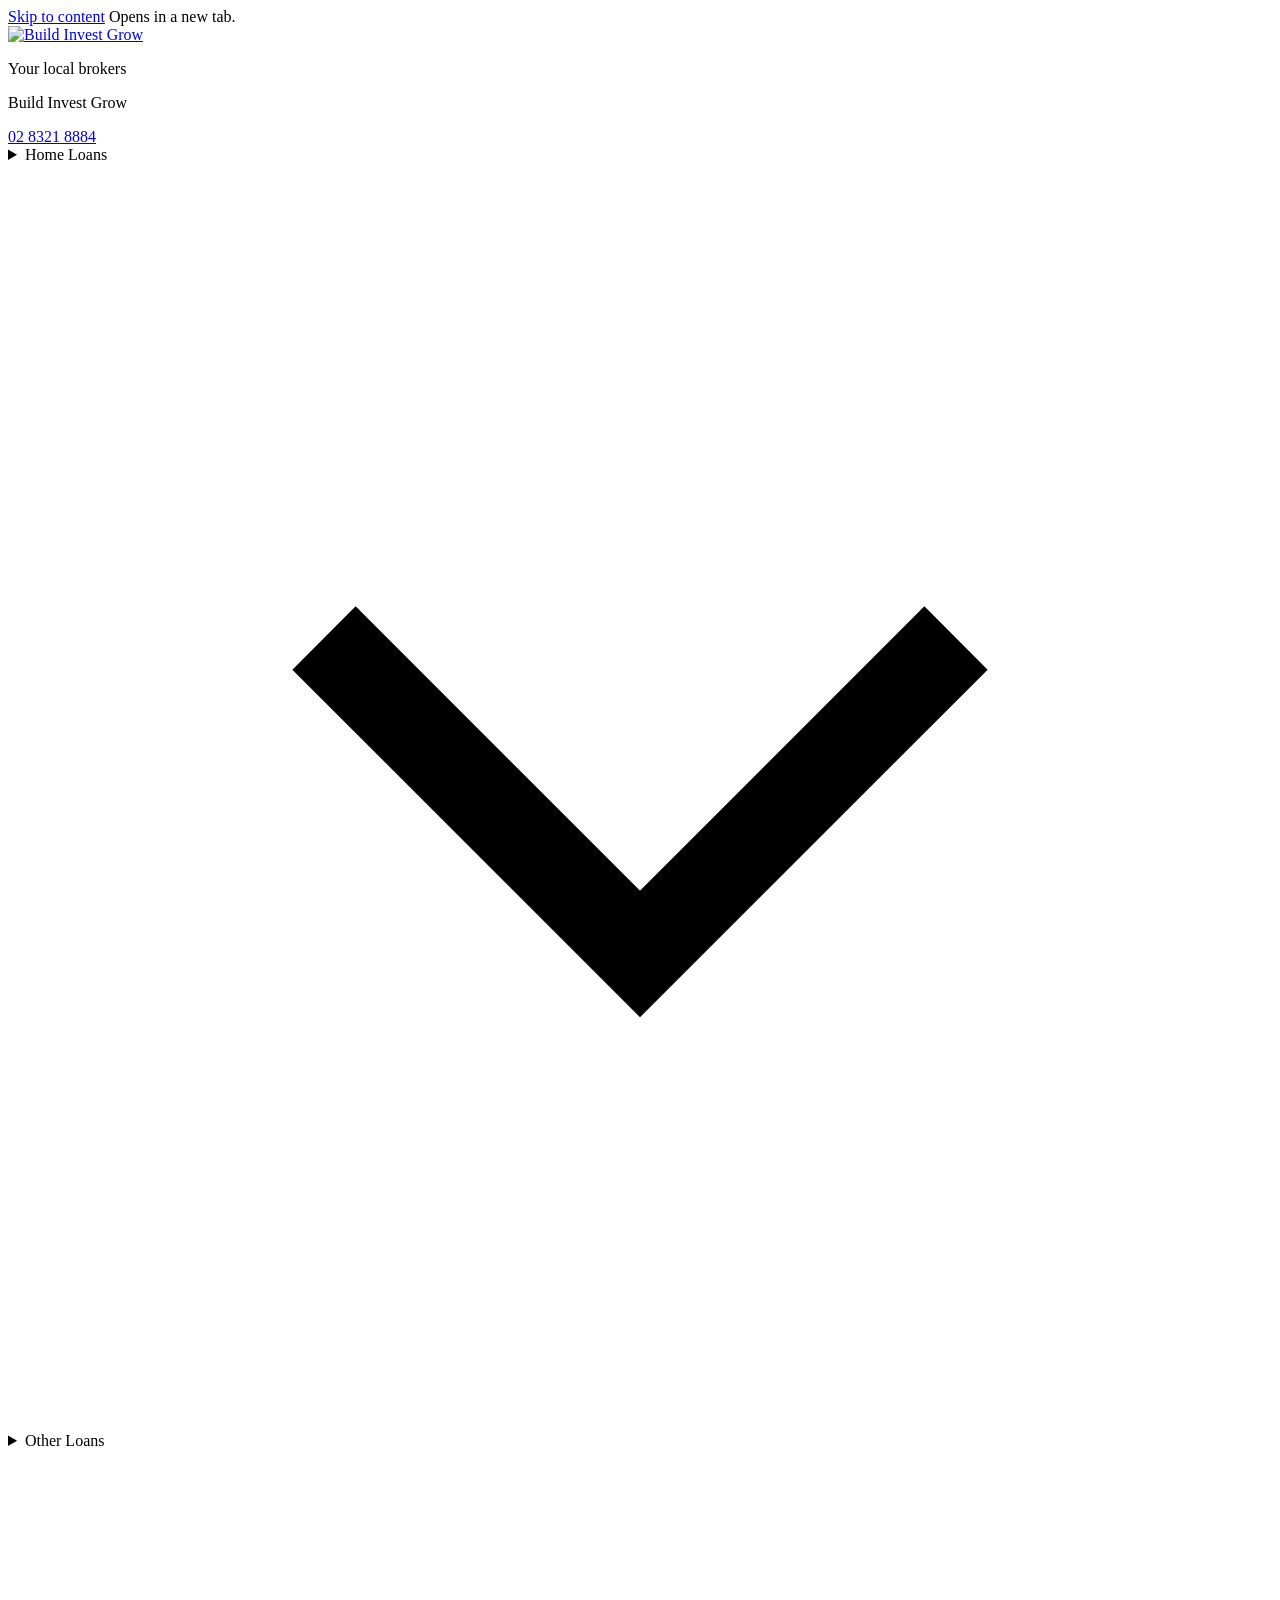
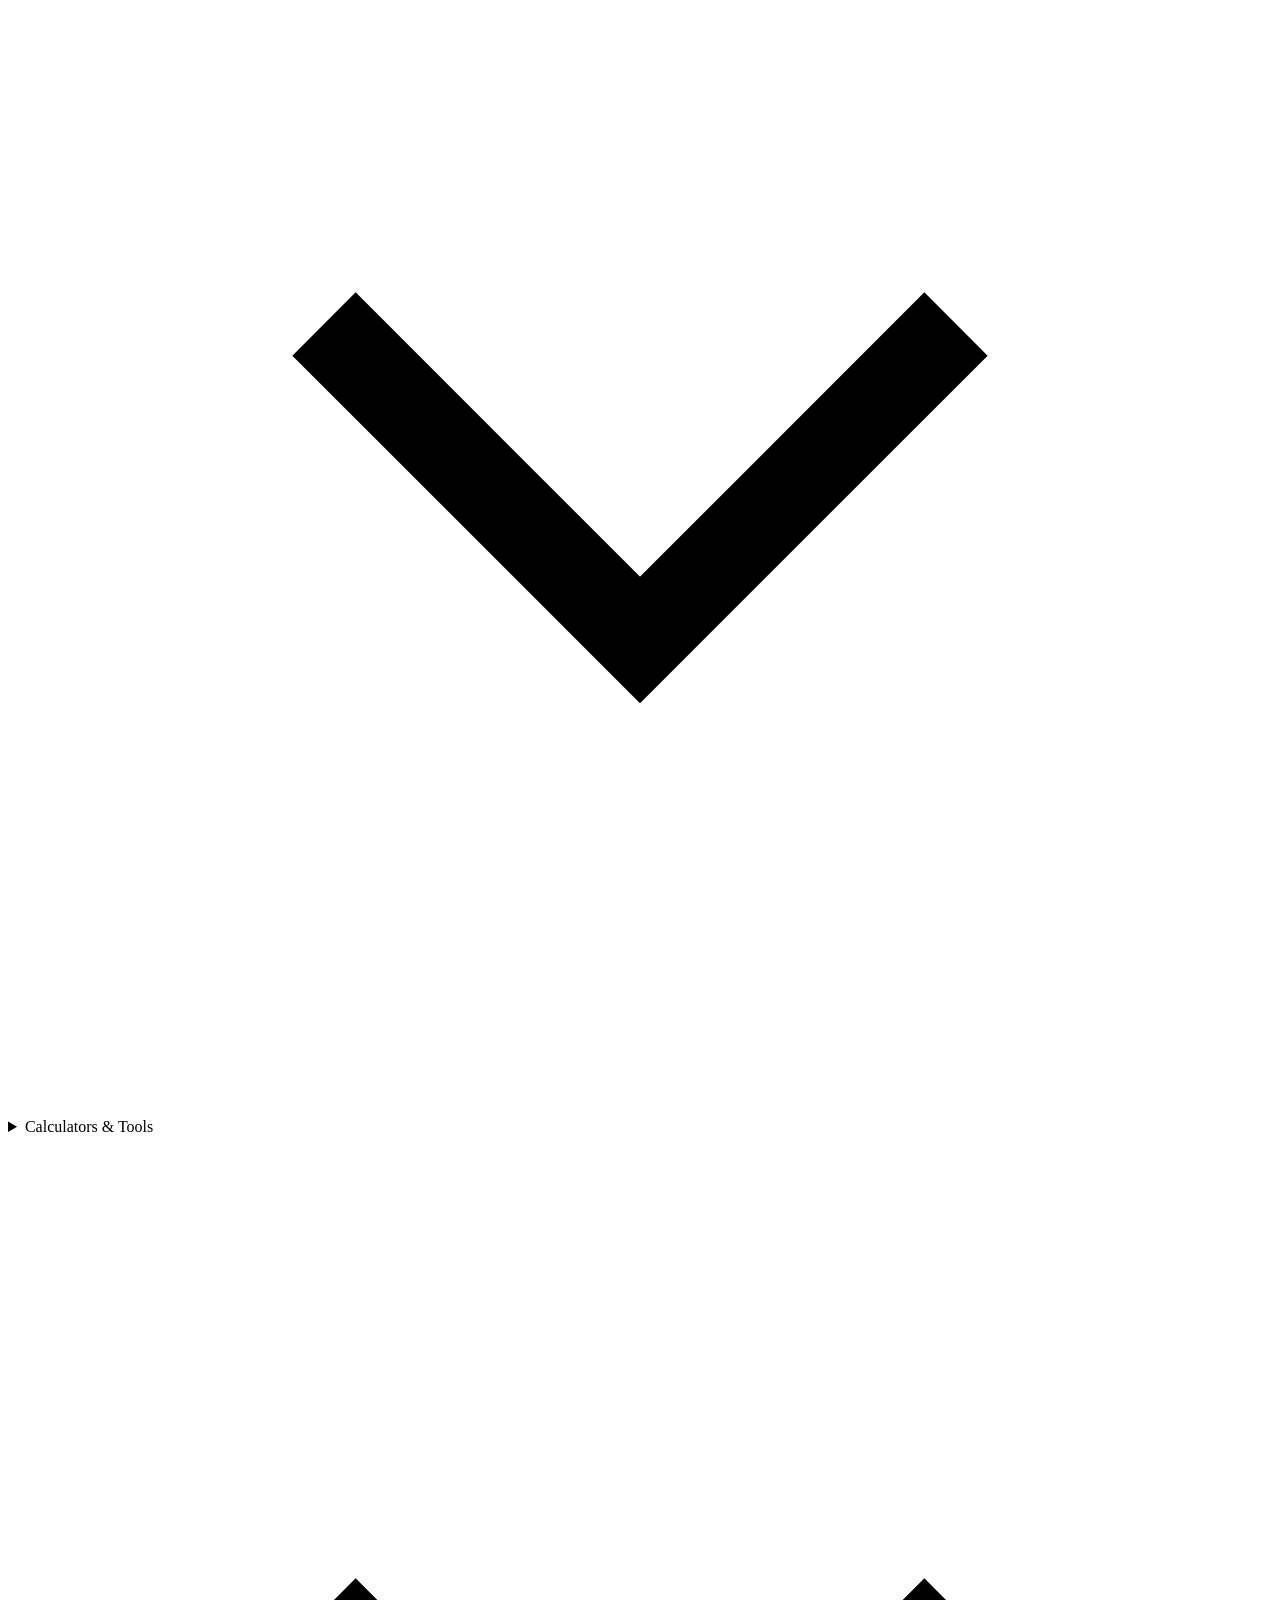
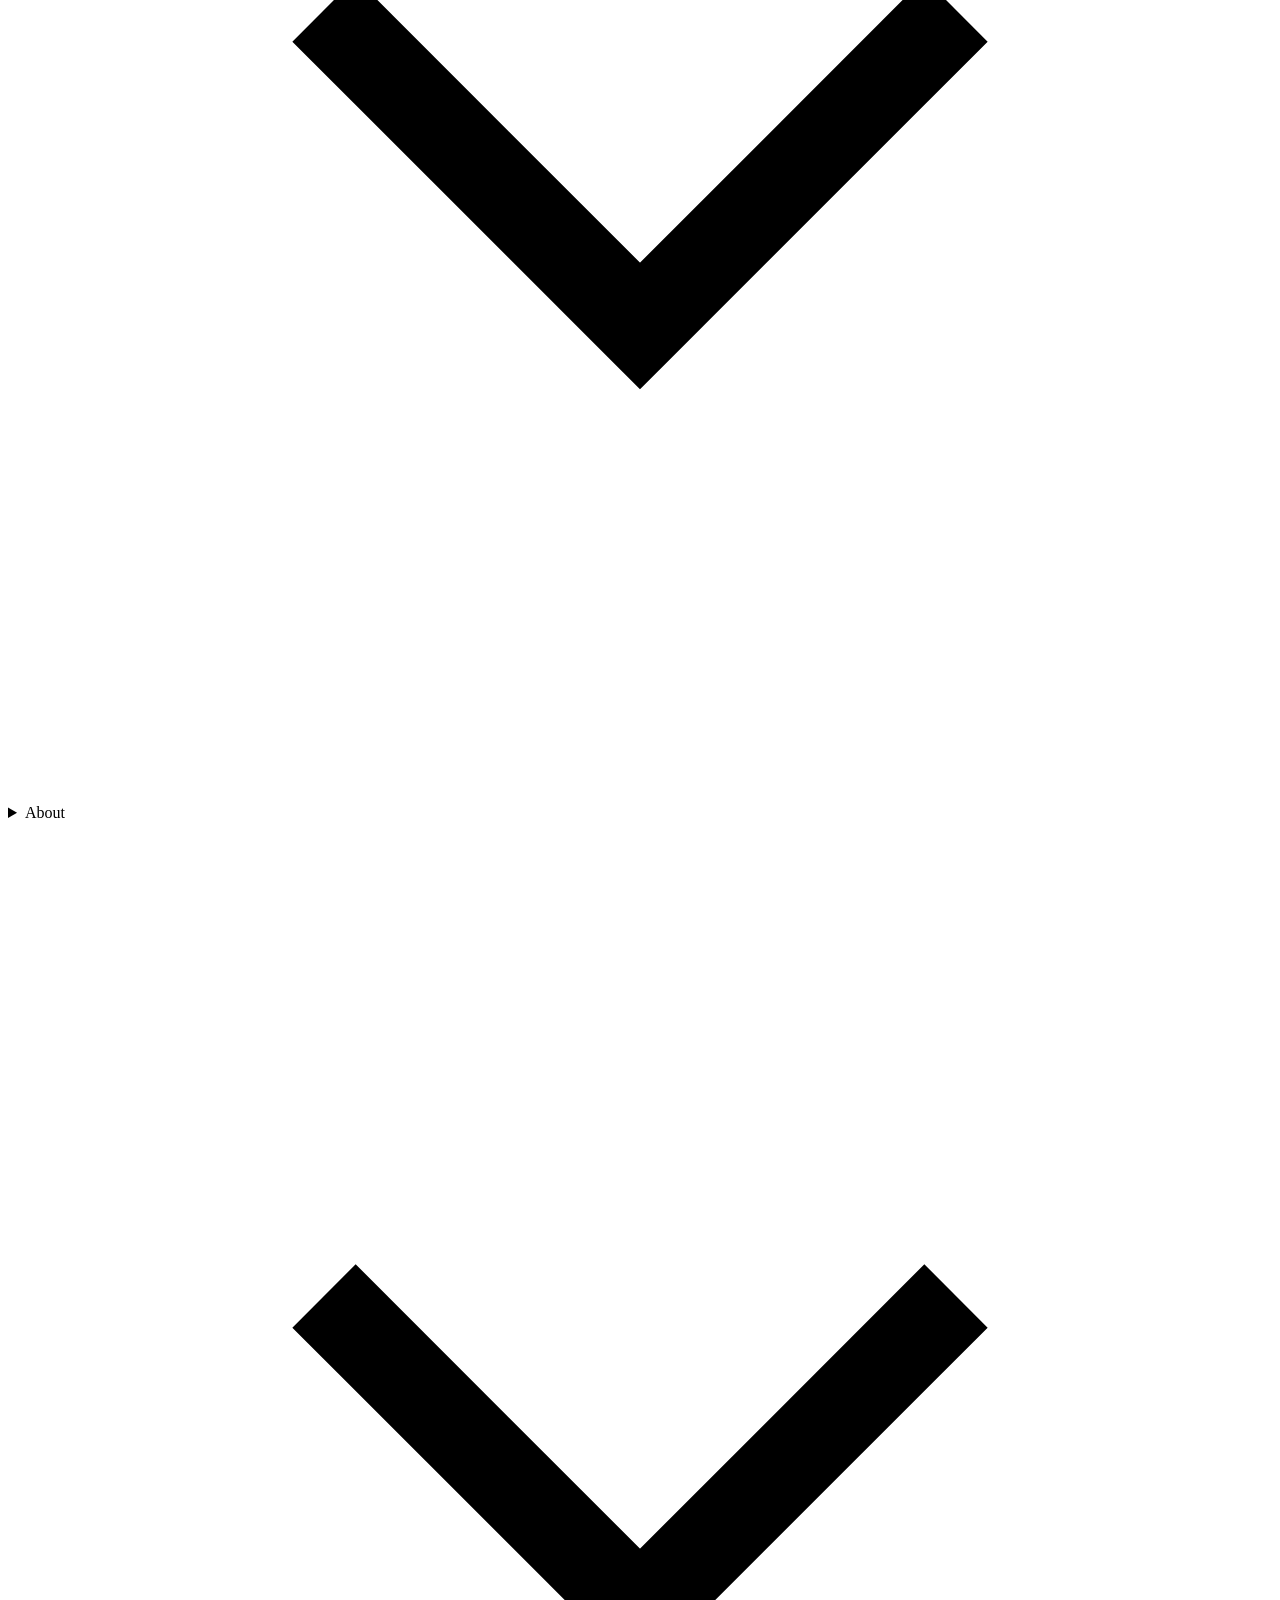
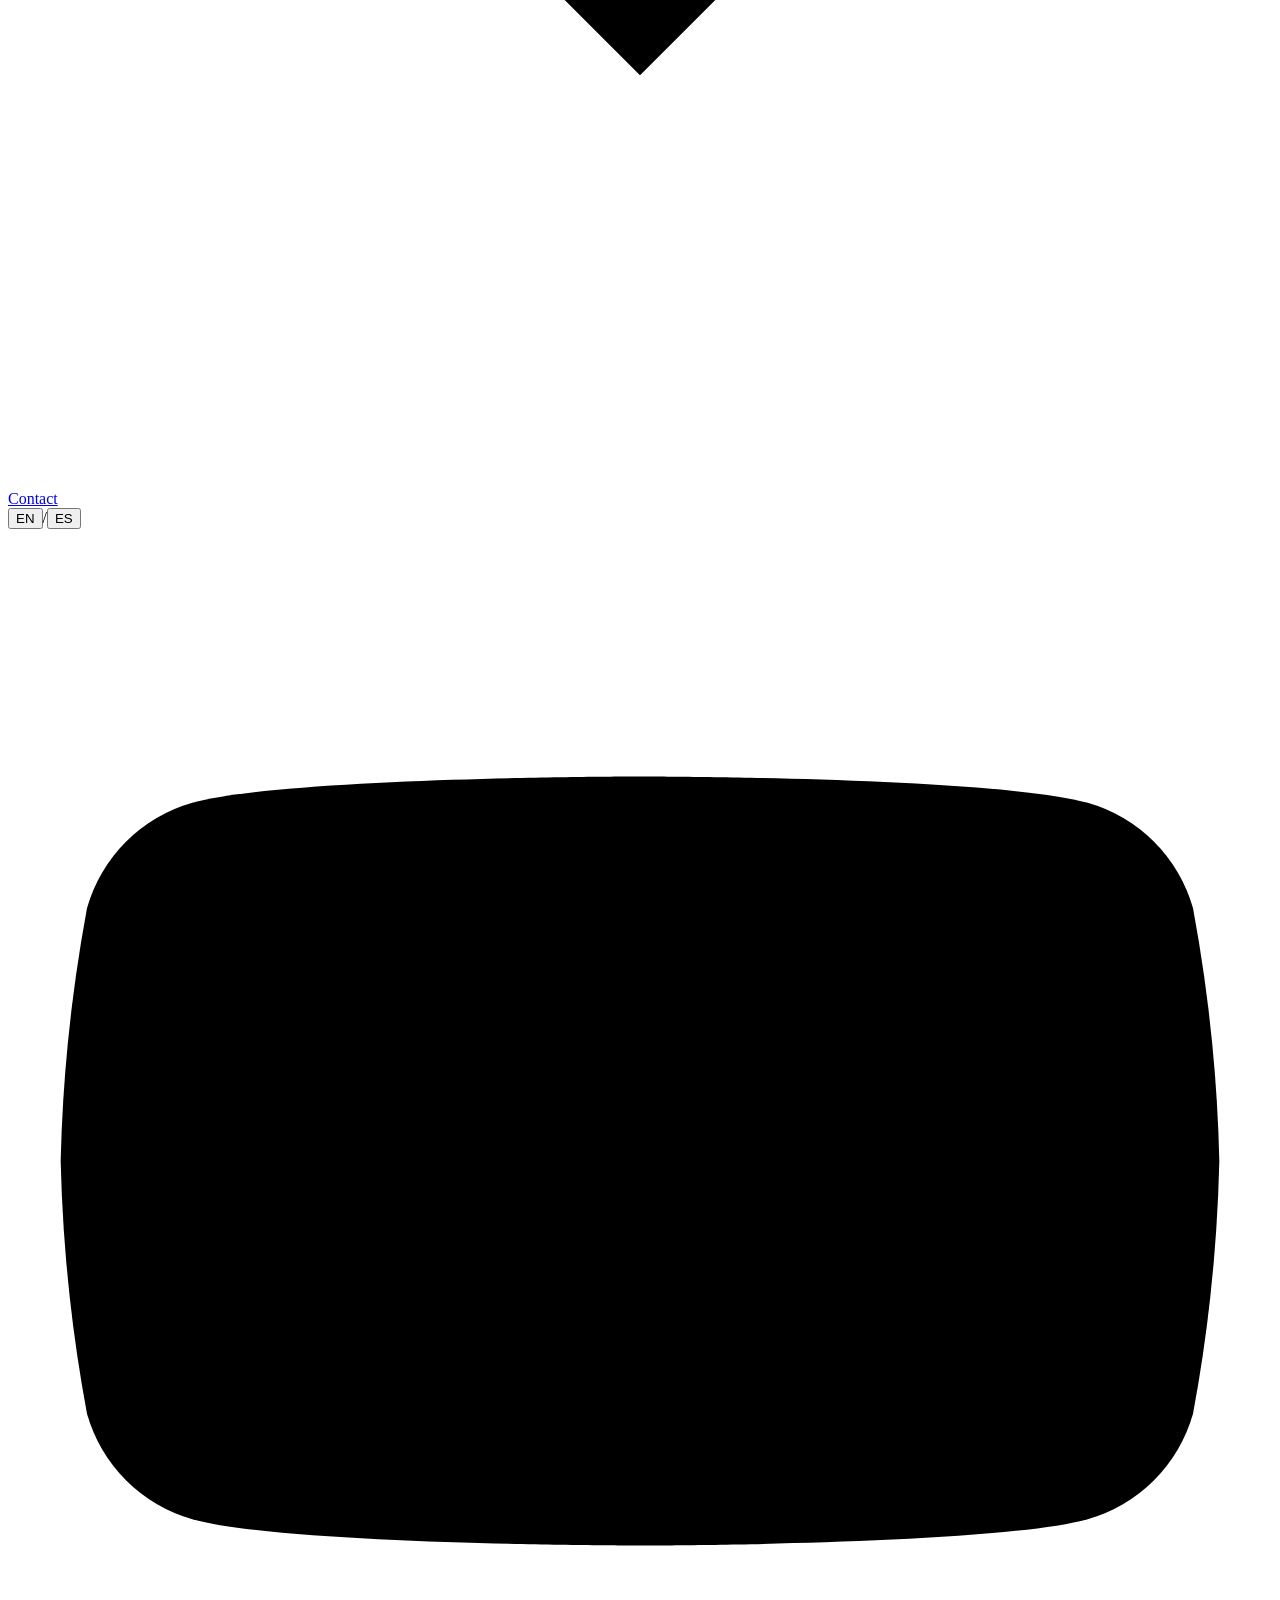
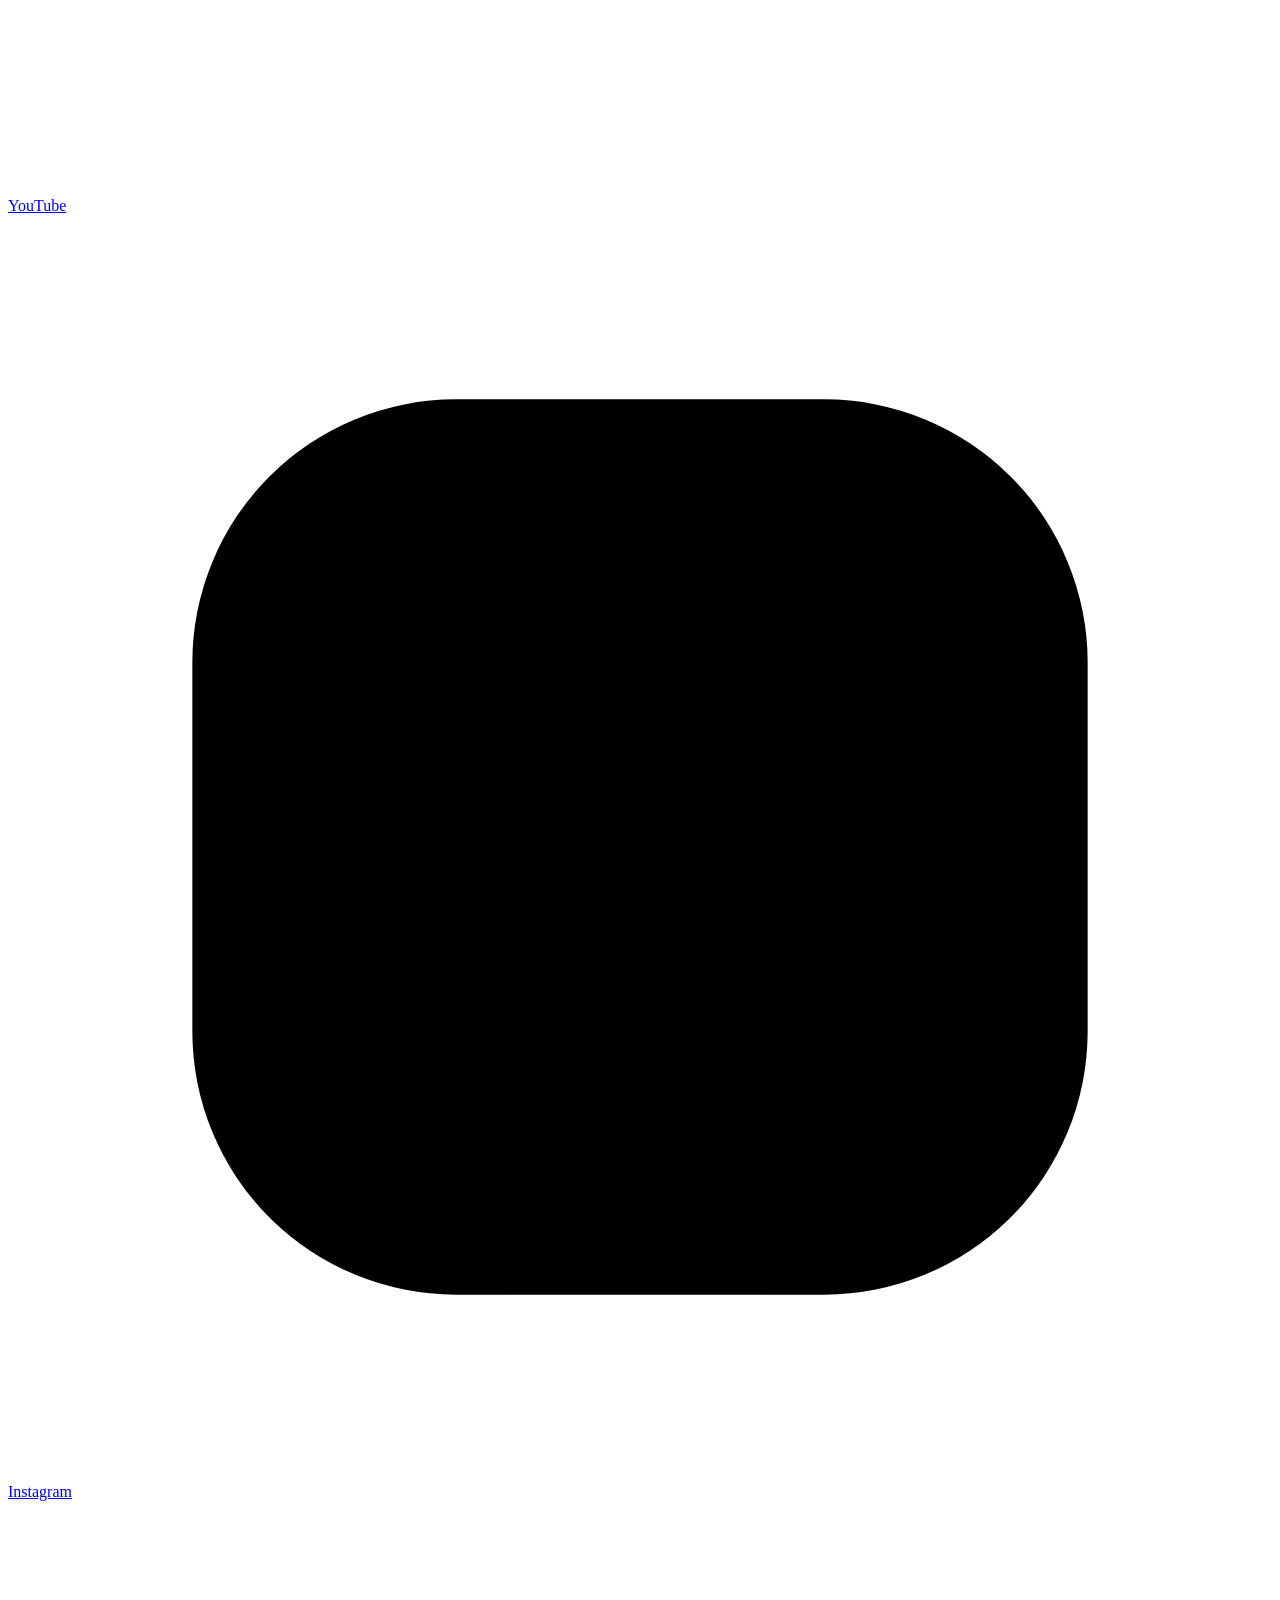
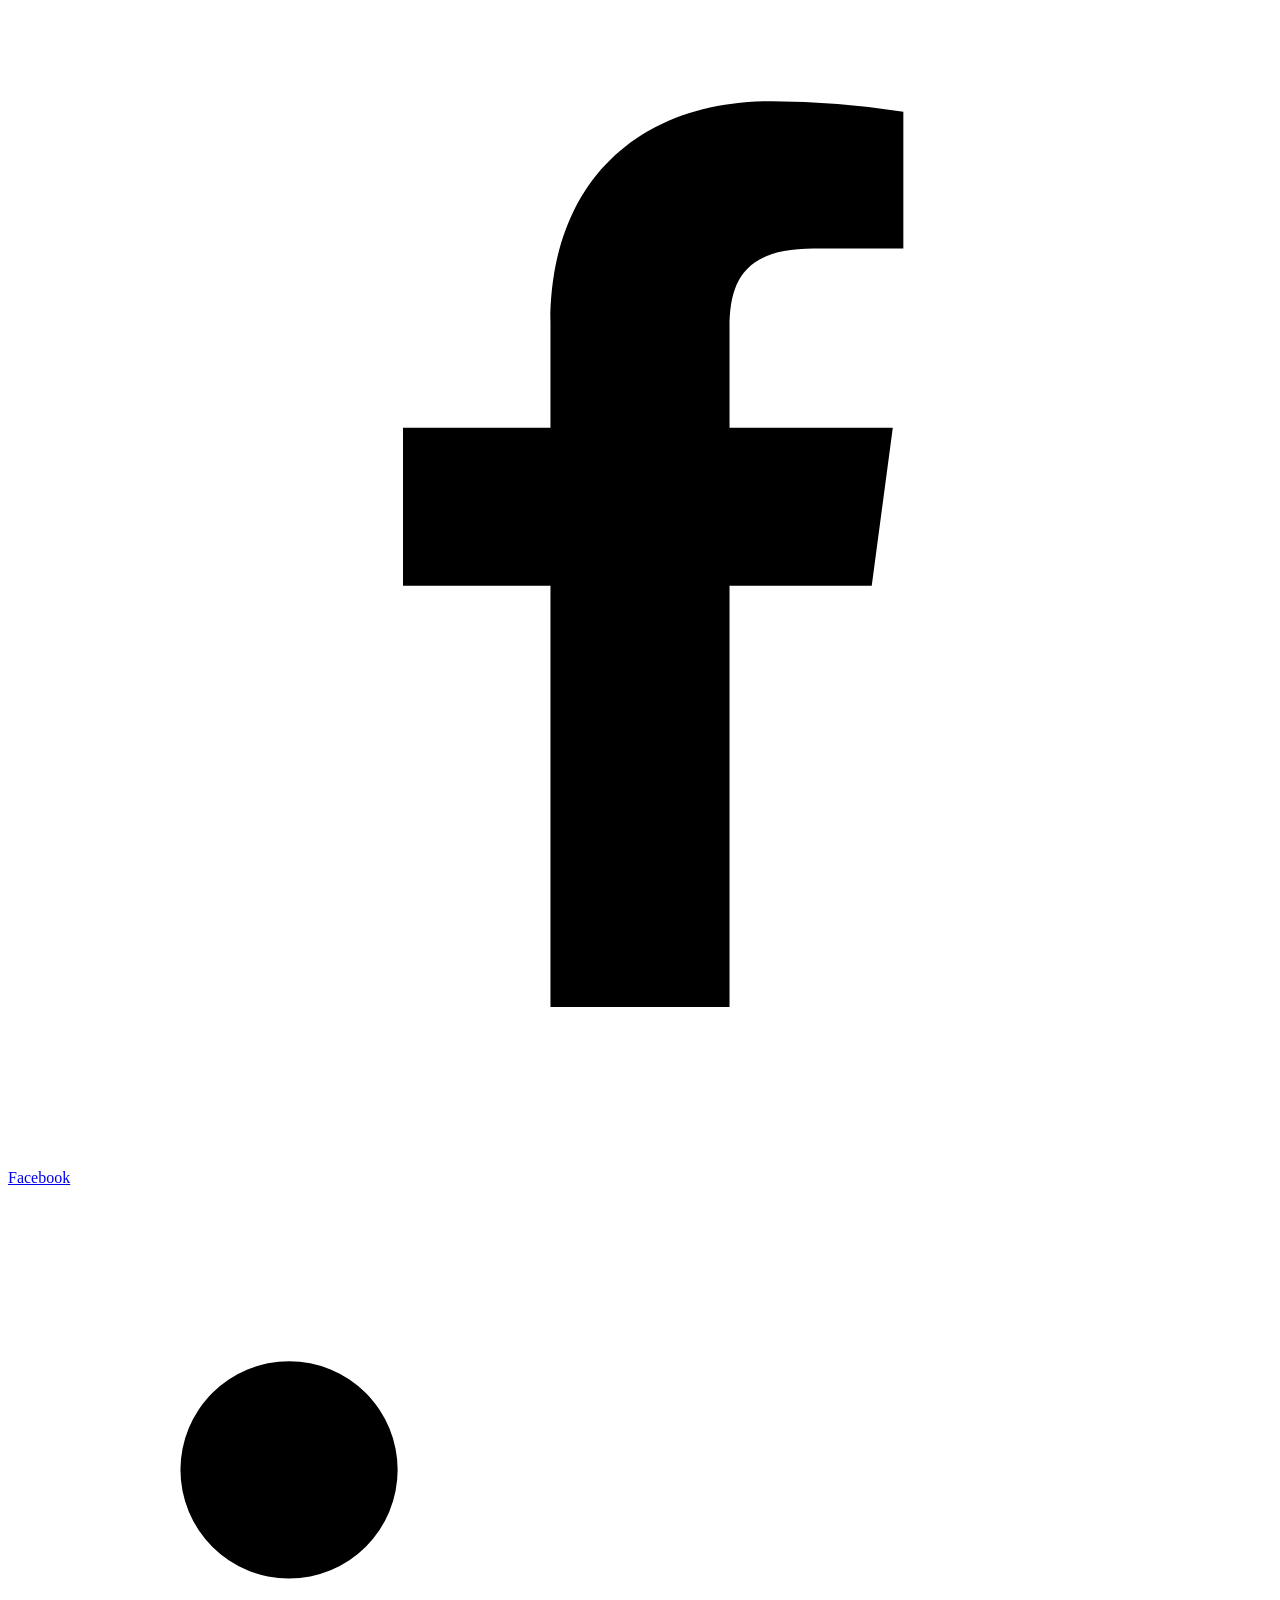
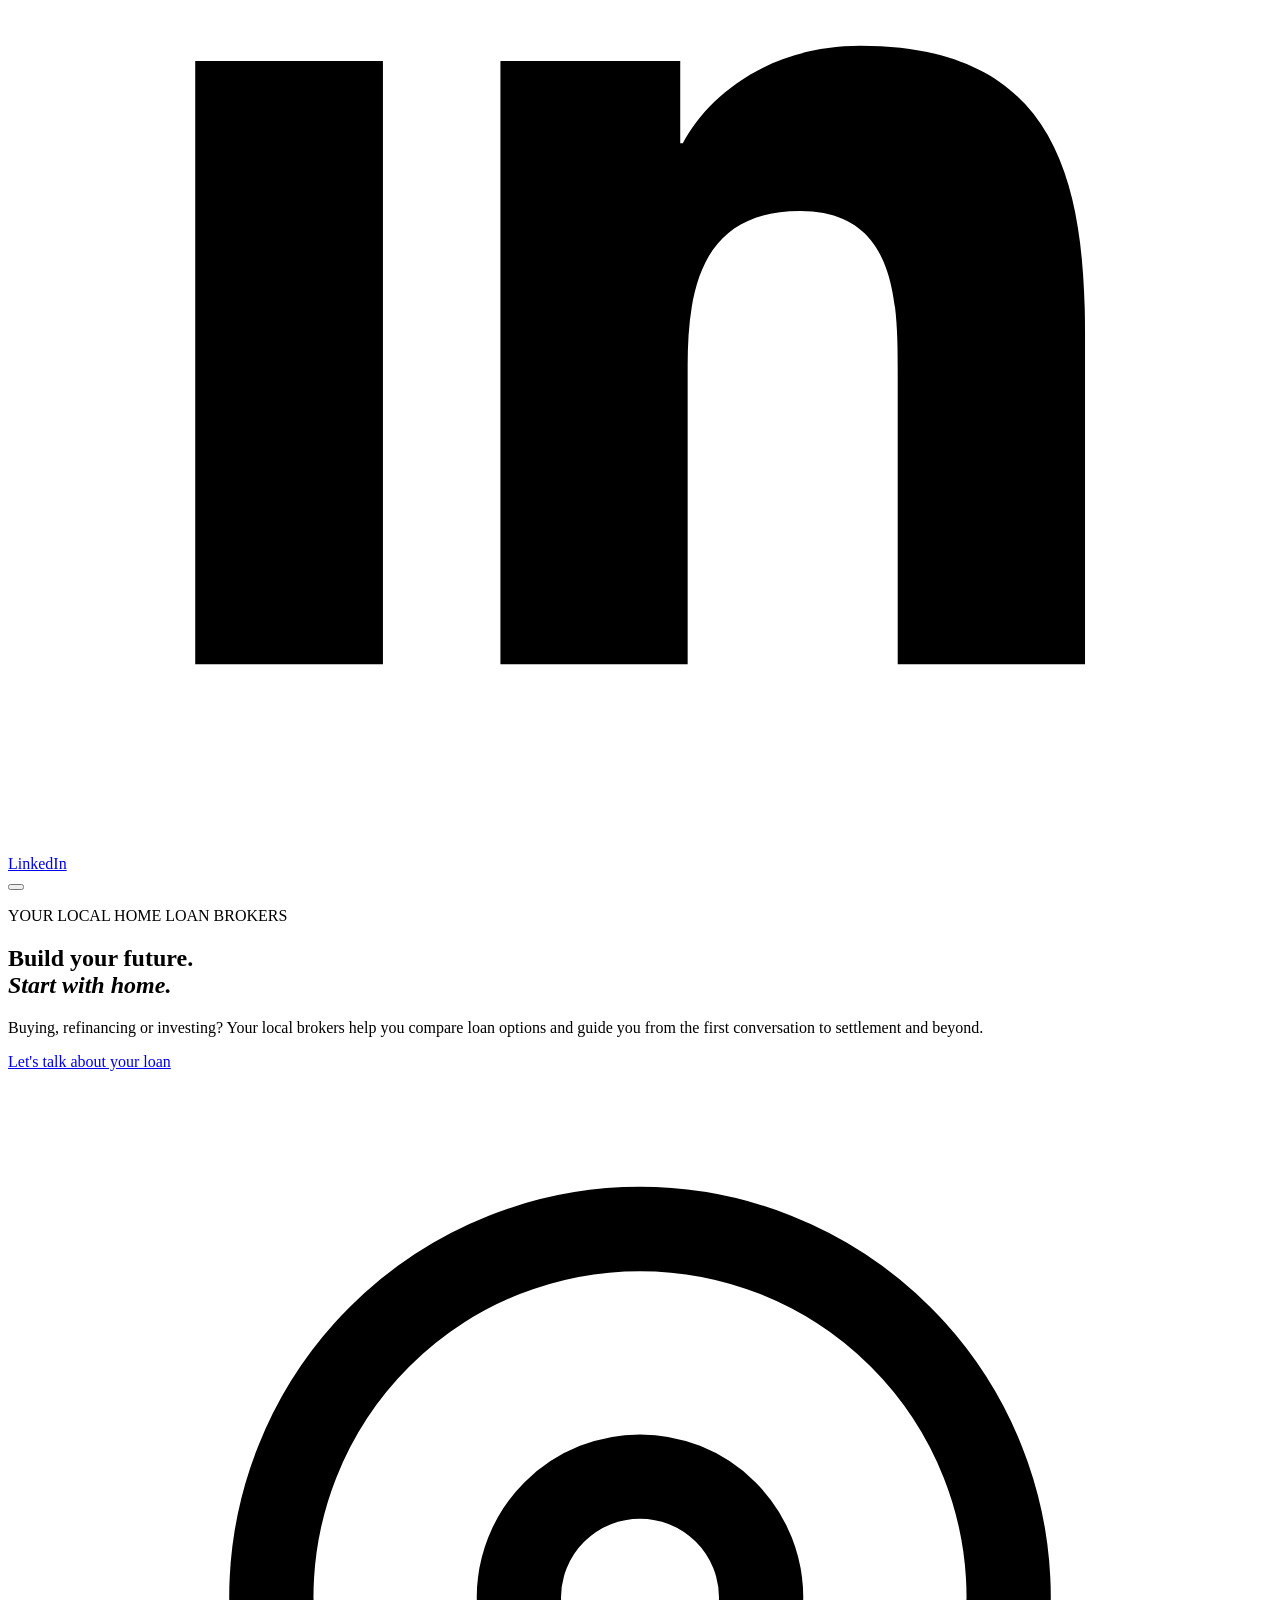
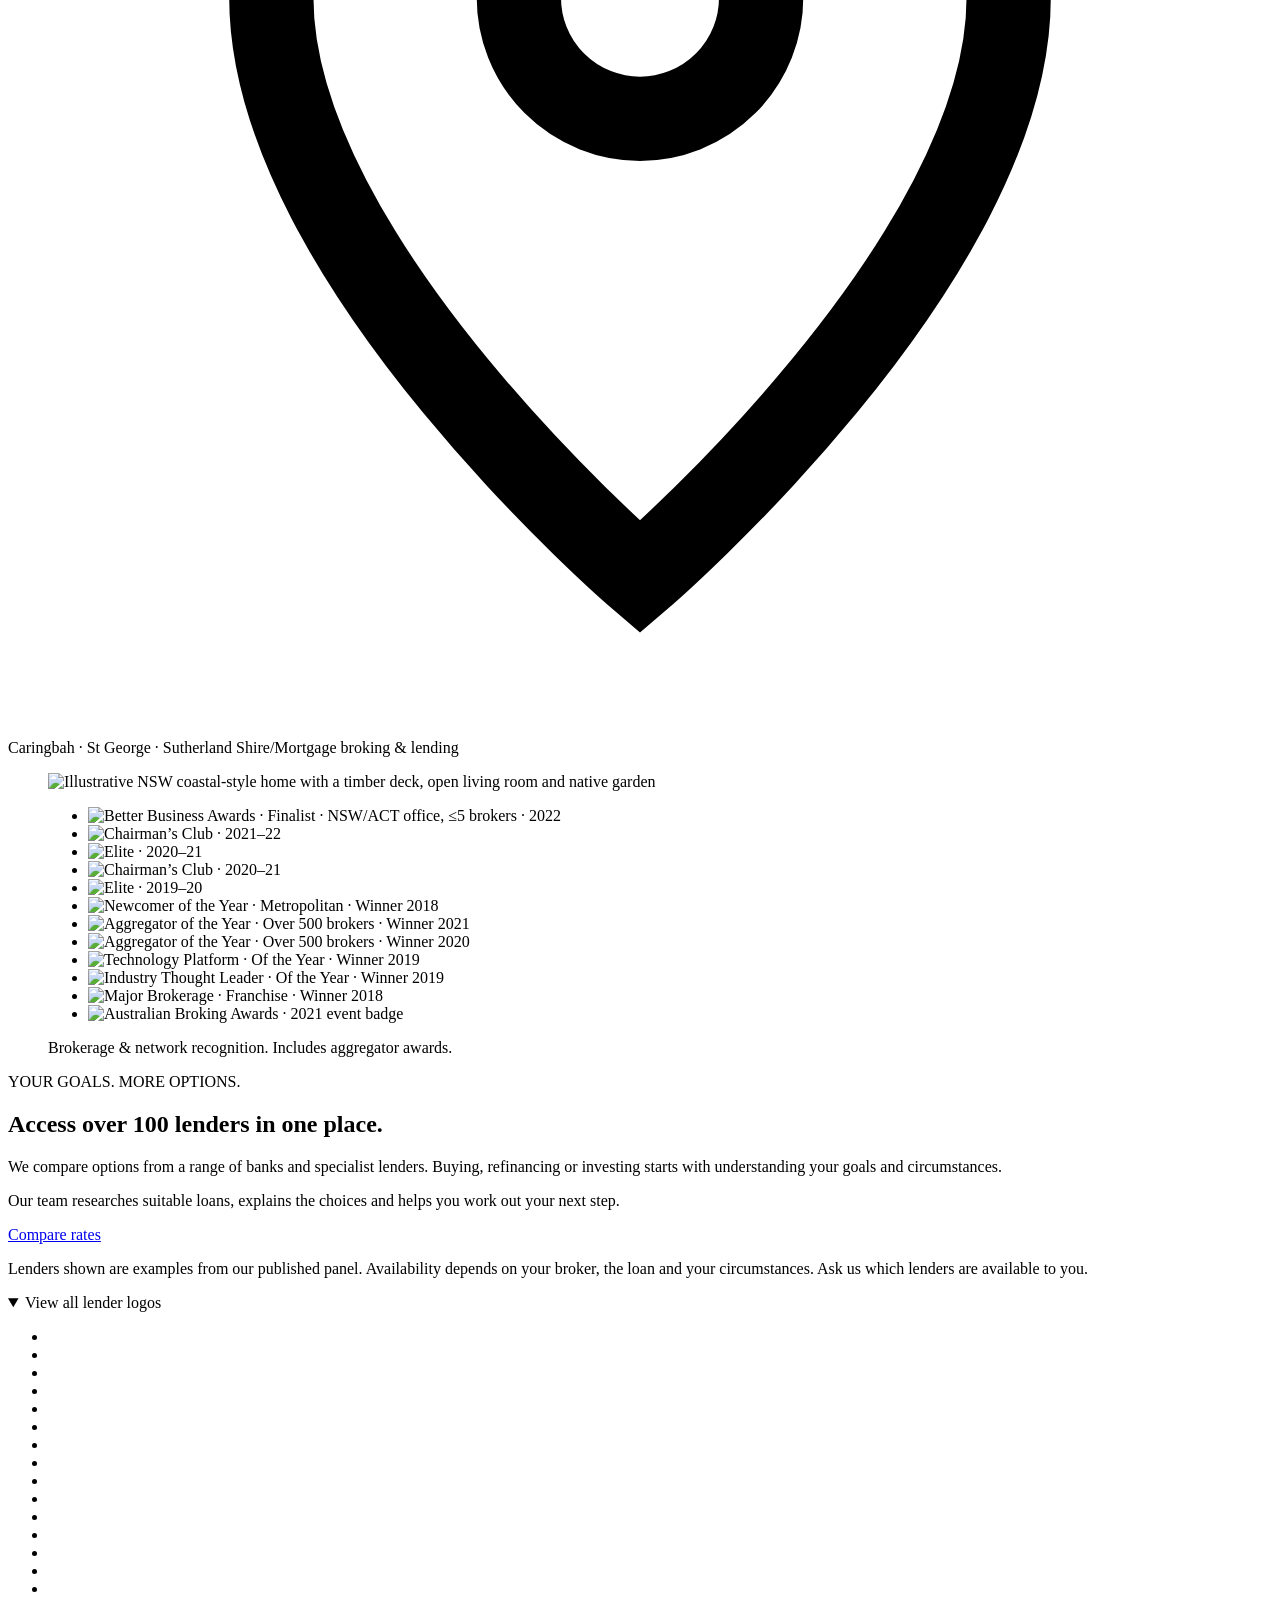
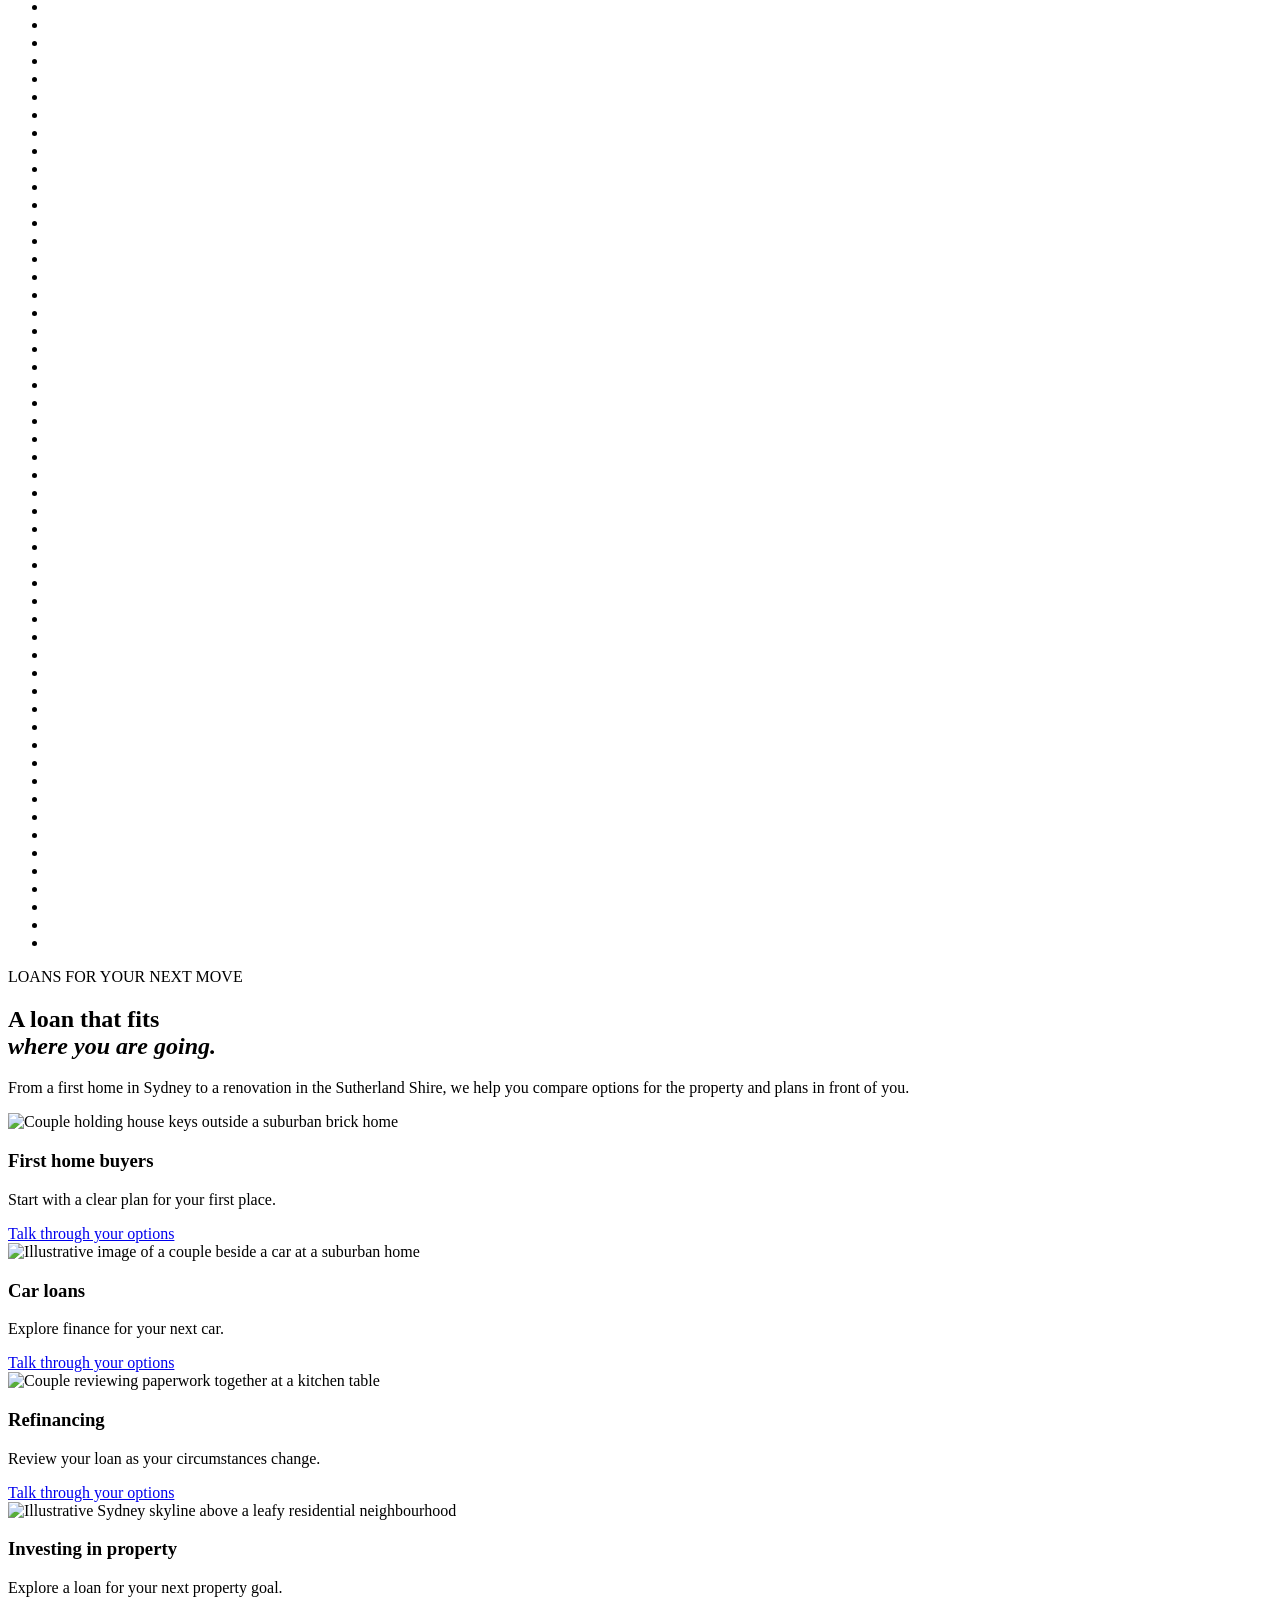
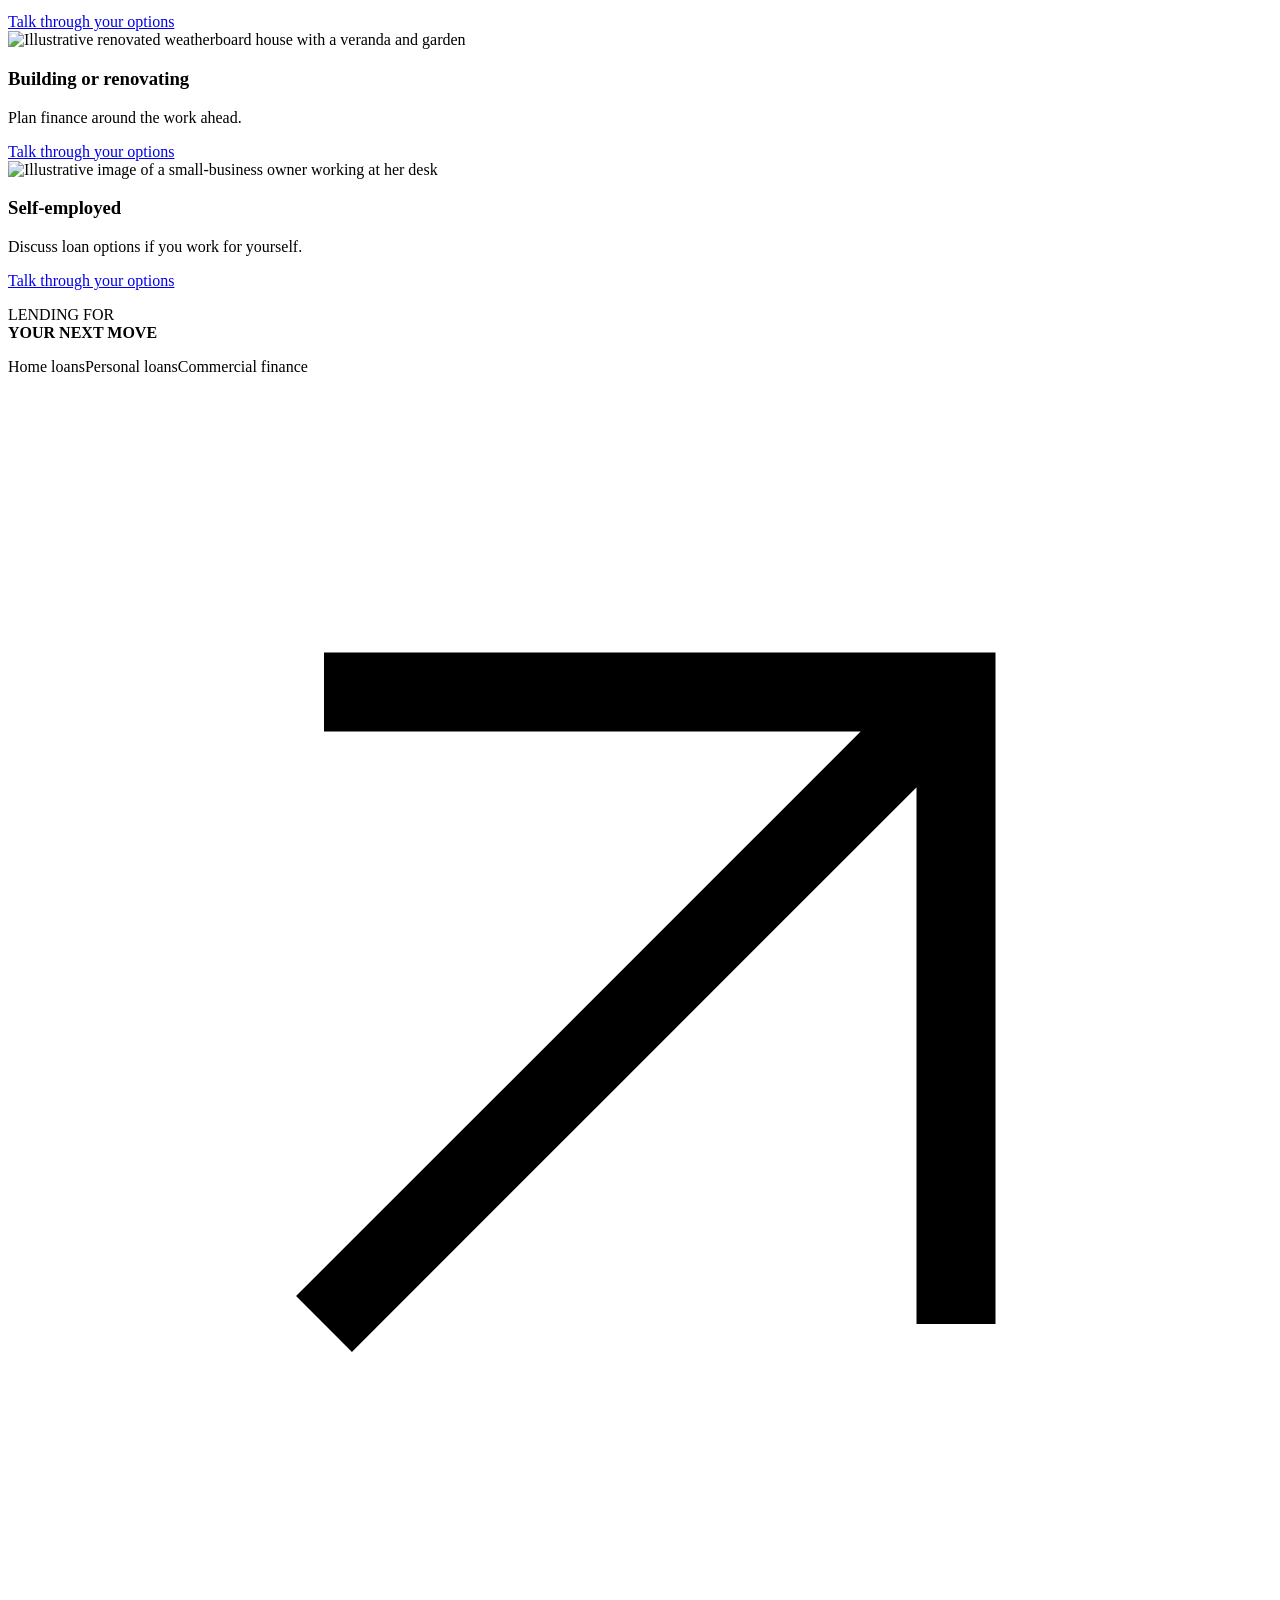
==== commit abe59221: "Fix asset paths for GitHub Pages project preview" ====
--- a/index.html
+++ b/index.html
@@ -7,11 +7,11 @@
 <link rel="canonical" href="PENDIENTE">
 <meta name="robots" content="noindex, follow">
 <meta name="theme-color" content="#31ACDC">
-<link rel="preload" href="/archivos/fuentes/geomanist-regular-webfont.woff2" as="font" type="font/woff2" crossorigin>
-<link rel="icon" href="/favicon.ico" sizes="32x32">
-<link rel="icon" href="/icono.svg" type="image/svg+xml">
-<link rel="apple-touch-icon" href="/apple-touch-icon.png">
-<link rel="manifest" href="/manifest.webmanifest">
+<link rel="preload" href="/build-invest-grow-preview/archivos/fuentes/geomanist-regular-webfont.woff2" as="font" type="font/woff2" crossorigin>
+<link rel="icon" href="/build-invest-grow-preview/favicon.ico" sizes="32x32">
+<link rel="icon" href="/build-invest-grow-preview/icono.svg" type="image/svg+xml">
+<link rel="apple-touch-icon" href="/build-invest-grow-preview/apple-touch-icon.png">
+<link rel="manifest" href="/build-invest-grow-preview/manifest.webmanifest">
 <meta property="og:type" content="website">
 <meta property="og:site_name" content="Build Invest Grow">
 <meta property="og:title" content="Home Loans Sydney | Build Invest Grow">
@@ -27,7 +27,7 @@
 <meta name="twitter:description" content="Explore home loans with Build Invest Grow in Sydney. Enquire about your next home, personal lending or commercial finance and choose your next step.">
 <meta name="twitter:image" content="PENDIENTE">
 
-<link rel="stylesheet" href="/css/sitio.f2571658.css">
+<link rel="stylesheet" href="/build-invest-grow-preview/css/sitio.f2571658.css">
 <style>:root{--primario:#31ACDC;--secundario:#C3DE76;--tinta:#333E10;--fondo:#FFFFFF;--sobre-primario:#333E10;--primario-boton:#3BB0DE;--sobre-secundario:#333E10;--secundario-boton:#C3DE76;--escenario-a:#5ABDE3;--escenario-b:#C3DE76;--sobre-escenario:#333E10;--primario-texto:#32808A;--secundario-texto:#657634;--fuente-texto:'Geomanist', system-ui, -apple-system, 'Segoe UI', Roboto, 'Helvetica Neue', Arial, sans-serif;--fuente-titulos:'Geomanist', system-ui, -apple-system, 'Segoe UI', Roboto, 'Helvetica Neue', Arial, sans-serif}</style>
 <style>:root{--big-slate:#6E8594;--big-cream:#EEEFE7;--big-panel:#D2D2D2;--big-mist:#F5F5F5}</style>
 <script>document.documentElement.classList.add('js');setTimeout(function(){if(!window.SITIO_LISTO)document.documentElement.classList.remove('js')},3000);window.SITIO={"nombre":"Build Invest Grow","whatsapp":null,"mensaje_whatsapp":"","formulario":{"destino":"borrador","webhook":null},"pixel":false};</script>
@@ -39,10 +39,10 @@
 <span id="external-link-note" class="sr-only">Opens in a new tab.</span>
 <header class="barra">
   <div class="contenedor barra-dentro">
-    <div class="brand-lockup"><a class="marca" href="/" aria-label="Build Invest Grow home"><img src="/img/logo.b6537362.svg" alt="Build Invest Grow" width="362" height="187" decoding="async"></a><div class="broker-identity"><p class="broker-label">Your local brokers</p><p class="broker-name">Build Invest Grow</p><a class="broker-phone" href="tel:0283218884">02 8321 8884</a></div></div>
+    <div class="brand-lockup"><a class="marca" href="/build-invest-grow-preview/" aria-label="Build Invest Grow home"><img src="/build-invest-grow-preview/img/logo.b6537362.svg" alt="Build Invest Grow" width="362" height="187" decoding="async"></a><div class="broker-identity"><p class="broker-label">Your local brokers</p><p class="broker-name">Build Invest Grow</p><a class="broker-phone" href="tel:0283218884">02 8321 8884</a></div></div>
     <nav class="menu" id="menu" aria-label="Main navigation">
 <details class="nav-group">
-     <summary><span>Home Loans</span><svg viewBox="0 0 24 24" fill="none" stroke="currentColor" stroke-width="1.7" aria-hidden="true"><path d="m6 9 6 6 6-6"/></svg></summary>
+     <summary><span>Home Loans</span><svg viewBox="0 0 24 24" fill="none" stroke="currentColor" stroke-width="1.7" aria-hidden="true"><path d="m6 9 6 6 6-6"/build-invest-grow-preview/></svg></summary>
      <ul>
      <li><a href="https://www.buildinvestgrow.com.au/home-loans/first-home-loans/" target="_blank" rel="noopener noreferrer" aria-describedby="external-link-note">First Home Loans</a></li>
      <li><a href="https://www.buildinvestgrow.com.au/home-loans/next-home-loans/" target="_blank" rel="noopener noreferrer" aria-describedby="external-link-note">Next Home Loans</a></li>
@@ -53,7 +53,7 @@
     </ul>
     </details>
 <details class="nav-group">
-     <summary><span>Other Loans</span><svg viewBox="0 0 24 24" fill="none" stroke="currentColor" stroke-width="1.7" aria-hidden="true"><path d="m6 9 6 6 6-6"/></svg></summary>
+     <summary><span>Other Loans</span><svg viewBox="0 0 24 24" fill="none" stroke="currentColor" stroke-width="1.7" aria-hidden="true"><path d="m6 9 6 6 6-6"/build-invest-grow-preview/></svg></summary>
      <ul>
      <li><a href="https://www.buildinvestgrow.com.au/other-loans/personal-loans/" target="_blank" rel="noopener noreferrer" aria-describedby="external-link-note">Personal Loans</a></li>
      <li><a href="https://www.buildinvestgrow.com.au/other-loans/commercial-loans/" target="_blank" rel="noopener noreferrer" aria-describedby="external-link-note">Commercial Loans</a></li>
@@ -66,7 +66,7 @@
     </ul>
     </details>
 <details class="nav-group">
-     <summary><span>Calculators &amp; Tools</span><svg viewBox="0 0 24 24" fill="none" stroke="currentColor" stroke-width="1.7" aria-hidden="true"><path d="m6 9 6 6 6-6"/></svg></summary>
+     <summary><span>Calculators &amp; Tools</span><svg viewBox="0 0 24 24" fill="none" stroke="currentColor" stroke-width="1.7" aria-hidden="true"><path d="m6 9 6 6 6-6"/build-invest-grow-preview/></svg></summary>
      <ul>
      <li><a href="https://www.buildinvestgrow.com.au/calculators-tools/compare-rates/" target="_blank" rel="noopener noreferrer" aria-describedby="external-link-note">Compare Rates</a></li>
      <li><a href="https://www.buildinvestgrow.com.au/calculators-tools/calculators/" target="_blank" rel="noopener noreferrer" aria-describedby="external-link-note">Calculators</a></li>
@@ -74,7 +74,7 @@
     </ul>
     </details>
 <details class="nav-group">
-     <summary><span>About</span><svg viewBox="0 0 24 24" fill="none" stroke="currentColor" stroke-width="1.7" aria-hidden="true"><path d="m6 9 6 6 6-6"/></svg></summary>
+     <summary><span>About</span><svg viewBox="0 0 24 24" fill="none" stroke="currentColor" stroke-width="1.7" aria-hidden="true"><path d="m6 9 6 6 6-6"/build-invest-grow-preview/></svg></summary>
      <ul>
      <li><a href="https://www.buildinvestgrow.com.au/about/our-team/" target="_blank" rel="noopener noreferrer" aria-describedby="external-link-note">Our Team</a></li>
      <li><a href="https://www.buildinvestgrow.com.au/about/working-with-a-broker/" target="_blank" rel="noopener noreferrer" aria-describedby="external-link-note">Working With A Broker</a></li>
@@ -85,15 +85,15 @@
      <li><a href="https://www.buildinvestgrow.com.au/about/diego-quintero-jaramillo/" target="_blank" rel="noopener noreferrer" aria-describedby="external-link-note">Diego Quintero Jaramillo</a></li>
     </ul>
     </details>
-<a href="/#contact">Contact</a>
+<a href="/build-invest-grow-preview/#contact">Contact</a>
 </nav>
 <div class="header-actions">
 <div class="language-switch" role="group" aria-label="Choose language"><button type="button" data-lang="en" aria-pressed="true">EN</button><span aria-hidden="true">/</span><button type="button" data-lang="es" aria-pressed="false">ES</button></div>
     <nav class="social-nav" aria-label="Build Invest Grow social channels">
-      <a href="https://www.youtube.com/@BuildInvestGrowPodcast" data-href-en="https://www.youtube.com/@BuildInvestGrowPodcast" data-href-es="https://www.youtube.com/@ConstruyeInvierteCrecePodcast" aria-label="Watch the Build Invest Grow Podcast on YouTube" target="_blank" rel="noopener noreferrer" aria-describedby="external-link-note"><svg viewBox="0 0 24 24" aria-hidden="true"><path d="M22.5 7.2a2.9 2.9 0 0 0-2-2C18.7 4.7 12 4.7 12 4.7s-6.7 0-8.5.5a2.9 2.9 0 0 0-2 2A30 30 0 0 0 1 12a30 30 0 0 0 .5 4.8 2.9 2.9 0 0 0 2 2c1.8.5 8.5.5 8.5.5s6.7 0 8.5-.5a2.9 2.9 0 0 0 2-2A30 30 0 0 0 23 12a30 30 0 0 0-.5-4.8Z"/><path class="social-play" d="m10 9 5 3-5 3Z"/></svg><span>YouTube</span></a>
-      <a href="https://www.instagram.com/build.invest.grow/" data-href-en="https://www.instagram.com/build.invest.grow/" data-href-es="https://www.instagram.com/build.invest.grow.espanol/" aria-label="Follow Build Invest Grow on Instagram" target="_blank" rel="noopener noreferrer" aria-describedby="external-link-note"><svg viewBox="0 0 24 24" aria-hidden="true"><rect x="3.5" y="3.5" width="17" height="17" rx="5"/><circle cx="12" cy="12" r="4"/><circle class="social-dot" cx="17.5" cy="6.7" r="1"/></svg><span>Instagram</span></a>
-      <a href="https://www.facebook.com/buildinvestgrow/" aria-label="Follow Build Invest Grow on Facebook" target="_blank" rel="noopener noreferrer" aria-describedby="external-link-note"><svg viewBox="0 0 24 24" aria-hidden="true"><path d="M13.7 21v-8h2.7l.4-3h-3.1V8.1c0-.9.3-1.5 1.6-1.5H17V4a16 16 0 0 0-2.5-.2c-2.5 0-4.2 1.5-4.2 4.2V10H7.5v3h2.8v8Z"/></svg><span>Facebook</span></a>
-      <a class="linkedin" href="https://www.linkedin.com/company/build-invest-grow" aria-label="Follow Build Invest Grow on LinkedIn" target="_blank" rel="noopener noreferrer" aria-describedby="external-link-note"><svg viewBox="0 0 24 24" aria-hidden="true"><path d="M20.447 20.452h-3.554v-5.569c0-1.328-.027-3.037-1.852-3.037-1.853 0-2.136 1.447-2.136 2.941v5.665H9.35V9h3.414v1.561h.049c.476-.9 1.636-1.849 3.369-1.849 3.602 0 4.268 2.371 4.268 5.455v6.285zM5.337 7.433a2.062 2.062 0 1 1 0-4.124 2.062 2.062 0 0 1 0 4.124zm1.782 13.019H3.555V9h3.564v11.452z"/></svg><span>LinkedIn</span></a>
+      <a href="https://www.youtube.com/@BuildInvestGrowPodcast" data-href-en="https://www.youtube.com/@BuildInvestGrowPodcast" data-href-es="https://www.youtube.com/@ConstruyeInvierteCrecePodcast" aria-label="Watch the Build Invest Grow Podcast on YouTube" target="_blank" rel="noopener noreferrer" aria-describedby="external-link-note"><svg viewBox="0 0 24 24" aria-hidden="true"><path d="M22.5 7.2a2.9 2.9 0 0 0-2-2C18.7 4.7 12 4.7 12 4.7s-6.7 0-8.5.5a2.9 2.9 0 0 0-2 2A30 30 0 0 0 1 12a30 30 0 0 0 .5 4.8 2.9 2.9 0 0 0 2 2c1.8.5 8.5.5 8.5.5s6.7 0 8.5-.5a2.9 2.9 0 0 0 2-2A30 30 0 0 0 23 12a30 30 0 0 0-.5-4.8Z"/build-invest-grow-preview/><path class="social-play" d="m10 9 5 3-5 3Z"/build-invest-grow-preview/></svg><span>YouTube</span></a>
+      <a href="https://www.instagram.com/build.invest.grow/" data-href-en="https://www.instagram.com/build.invest.grow/" data-href-es="https://www.instagram.com/build.invest.grow.espanol/" aria-label="Follow Build Invest Grow on Instagram" target="_blank" rel="noopener noreferrer" aria-describedby="external-link-note"><svg viewBox="0 0 24 24" aria-hidden="true"><rect x="3.5" y="3.5" width="17" height="17" rx="5"/build-invest-grow-preview/><circle cx="12" cy="12" r="4"/build-invest-grow-preview/><circle class="social-dot" cx="17.5" cy="6.7" r="1"/build-invest-grow-preview/></svg><span>Instagram</span></a>
+      <a href="https://www.facebook.com/buildinvestgrow/" aria-label="Follow Build Invest Grow on Facebook" target="_blank" rel="noopener noreferrer" aria-describedby="external-link-note"><svg viewBox="0 0 24 24" aria-hidden="true"><path d="M13.7 21v-8h2.7l.4-3h-3.1V8.1c0-.9.3-1.5 1.6-1.5H17V4a16 16 0 0 0-2.5-.2c-2.5 0-4.2 1.5-4.2 4.2V10H7.5v3h2.8v8Z"/build-invest-grow-preview/></svg><span>Facebook</span></a>
+      <a class="linkedin" href="https://www.linkedin.com/company/build-invest-grow" aria-label="Follow Build Invest Grow on LinkedIn" target="_blank" rel="noopener noreferrer" aria-describedby="external-link-note"><svg viewBox="0 0 24 24" aria-hidden="true"><path d="M20.447 20.452h-3.554v-5.569c0-1.328-.027-3.037-1.852-3.037-1.853 0-2.136 1.447-2.136 2.941v5.665H9.35V9h3.414v1.561h.049c.476-.9 1.636-1.849 3.369-1.849 3.602 0 4.268 2.371 4.268 5.455v6.285zM5.337 7.433a2.062 2.062 0 1 1 0-4.124 2.062 2.062 0 0 1 0 4.124zm1.782 13.019H3.555V9h3.564v11.452z"/build-invest-grow-preview/></svg><span>LinkedIn</span></a>
     </nav>
     </div>
     <button class="menu-boton" type="button" data-menu-boton aria-expanded="false" aria-controls="menu" aria-label="Open menu"><span></span><span></span></button>
@@ -107,25 +107,25 @@
     <p class="eyebrow"><span class="tiny-line" aria-hidden="true"></span> YOUR LOCAL HOME LOAN BROKERS</p>
     <h1>Build your future.<br><em>Start with home.</em></h1>
     <p class="hero-lead">Buying, refinancing or investing? Your local brokers help you compare loan options and guide you from the first conversation to settlement and beyond.</p>
-    <a class="boton boton-principal hero-cta" href="/#contact">Let&#39;s talk about your loan</a>
-    <div class="hero-location"><svg viewBox="0 0 24 24" fill="none" stroke="currentColor" stroke-width="1.6" aria-hidden="true"><path d="M19 10c0 5-7 11-7 11S5 15 5 10a7 7 0 0 1 14 0Z"/><circle cx="12" cy="10" r="2.3"/></svg><span>Caringbah · St George · Sutherland Shire<span class="location-divider" aria-hidden="true">/</span>Mortgage broking &amp; lending</span></div>
+    <a class="boton boton-principal hero-cta" href="/build-invest-grow-preview/#contact">Let&#39;s talk about your loan</a>
+    <div class="hero-location"><svg viewBox="0 0 24 24" fill="none" stroke="currentColor" stroke-width="1.6" aria-hidden="true"><path d="M19 10c0 5-7 11-7 11S5 15 5 10a7 7 0 0 1 14 0Z"/build-invest-grow-preview/><circle cx="12" cy="10" r="2.3"/build-invest-grow-preview/></svg><span>Caringbah · St George · Sutherland Shire<span class="location-divider" aria-hidden="true">/</span>Mortgage broking &amp; lending</span></div>
    </div>
    <figure class="hero-figure">
-    <div class="hero-image-wrap"><img src="/img/nsw-home-v2-960.b17243da.webp" srcset="/img/nsw-home-v2-480.1eee45b6.webp 480w, /img/nsw-home-v2-960.b17243da.webp 960w, /img/nsw-home-v2-1200.40e33619.webp 1200w" sizes="(min-width: 1400px) 650px, (min-width: 651px) 51vw, calc(100vw - 46px)" class="hero-image" alt="Illustrative NSW coastal-style home with a timber deck, open living room and native garden" width="1200" height="800" fetchpriority="high"></div>
+    <div class="hero-image-wrap"><img src="/build-invest-grow-preview/img/nsw-home-v2-960.b17243da.webp" srcset="/build-invest-grow-preview/img/nsw-home-v2-480.1eee45b6.webp 480w, /build-invest-grow-preview/img/nsw-home-v2-960.b17243da.webp 960w, /build-invest-grow-preview/img/nsw-home-v2-1200.40e33619.webp 1200w" sizes="(min-width: 1400px) 650px, (min-width: 651px) 51vw, calc(100vw - 46px)" class="hero-image" alt="Illustrative NSW coastal-style home with a timber deck, open living room and native garden" width="1200" height="800" fetchpriority="high"></div>
     <div class="hero-awards" role="group" aria-label="Brokerage and network recognition">
  <ul class="award-bundle" aria-label="All twelve recognition badges">
-  <li><img src="/img/finalist-2022-260.2ac490c0.webp" alt="Better Business Awards · Finalist · NSW/ACT office, ≤5 brokers · 2022" title="Better Business Awards · Finalist · NSW/ACT office, ≤5 brokers · 2022" width="260" height="260" decoding="async"></li>
-  <li><img src="/img/chairmans-2022-200.fbf658a7.webp" alt="Chairman’s Club · 2021–22" title="Chairman’s Club · 2021–22" width="200" height="200" decoding="async"></li>
-  <li><img src="/img/elite-2021-260.c69b3ac9.webp" alt="Elite · 2020–21" title="Elite · 2020–21" width="260" height="260" decoding="async"></li>
-  <li><img src="/img/chairmans-2021-260.1c6d31e5.webp" alt="Chairman’s Club · 2020–21" title="Chairman’s Club · 2020–21" width="260" height="260" decoding="async"></li>
-  <li><img src="/img/elite-2020-260.2a4d6191.webp" alt="Elite · 2019–20" title="Elite · 2019–20" width="260" height="260" decoding="async"></li>
-  <li><img src="/img/newcomer-2018-100.5b61870e.webp" alt="Newcomer of the Year · Metropolitan · Winner 2018" title="Newcomer of the Year · Metropolitan · Winner 2018" width="100" height="100" decoding="async"></li>
-  <li><img src="/img/aggregator-2021-260.0f62171a.webp" alt="Aggregator of the Year · Over 500 brokers · Winner 2021" title="Aggregator of the Year · Over 500 brokers · Winner 2021" width="260" height="217" decoding="async"></li>
-  <li><img src="/img/aggregator-2020-260.10dfb0fa.webp" alt="Aggregator of the Year · Over 500 brokers · Winner 2020" title="Aggregator of the Year · Over 500 brokers · Winner 2020" width="260" height="260" decoding="async"></li>
-  <li><img src="/img/technology-2019-260.67316ba0.webp" alt="Technology Platform · Of the Year · Winner 2019" title="Technology Platform · Of the Year · Winner 2019" width="260" height="260" decoding="async"></li>
-  <li><img src="/img/thought-leader-2019-260.b3e8456b.webp" alt="Industry Thought Leader · Of the Year · Winner 2019" title="Industry Thought Leader · Of the Year · Winner 2019" width="260" height="260" decoding="async"></li>
-  <li><img src="/img/brokerage-2018-260.58770cac.webp" alt="Major Brokerage · Franchise · Winner 2018" title="Major Brokerage · Franchise · Winner 2018" width="260" height="260" decoding="async"></li>
-  <li><img src="/img/aba-2021-260.c1d940a8.webp" alt="Australian Broking Awards · 2021 event badge" title="Australian Broking Awards · 2021 event badge" width="260" height="252" decoding="async"></li>
+  <li><img src="/build-invest-grow-preview/img/finalist-2022-260.2ac490c0.webp" alt="Better Business Awards · Finalist · NSW/ACT office, ≤5 brokers · 2022" title="Better Business Awards · Finalist · NSW/ACT office, ≤5 brokers · 2022" width="260" height="260" decoding="async"></li>
+  <li><img src="/build-invest-grow-preview/img/chairmans-2022-200.fbf658a7.webp" alt="Chairman’s Club · 2021–22" title="Chairman’s Club · 2021–22" width="200" height="200" decoding="async"></li>
+  <li><img src="/build-invest-grow-preview/img/elite-2021-260.c69b3ac9.webp" alt="Elite · 2020–21" title="Elite · 2020–21" width="260" height="260" decoding="async"></li>
+  <li><img src="/build-invest-grow-preview/img/chairmans-2021-260.1c6d31e5.webp" alt="Chairman’s Club · 2020–21" title="Chairman’s Club · 2020–21" width="260" height="260" decoding="async"></li>
+  <li><img src="/build-invest-grow-preview/img/elite-2020-260.2a4d6191.webp" alt="Elite · 2019–20" title="Elite · 2019–20" width="260" height="260" decoding="async"></li>
+  <li><img src="/build-invest-grow-preview/img/newcomer-2018-100.5b61870e.webp" alt="Newcomer of the Year · Metropolitan · Winner 2018" title="Newcomer of the Year · Metropolitan · Winner 2018" width="100" height="100" decoding="async"></li>
+  <li><img src="/build-invest-grow-preview/img/aggregator-2021-260.0f62171a.webp" alt="Aggregator of the Year · Over 500 brokers · Winner 2021" title="Aggregator of the Year · Over 500 brokers · Winner 2021" width="260" height="217" decoding="async"></li>
+  <li><img src="/build-invest-grow-preview/img/aggregator-2020-260.10dfb0fa.webp" alt="Aggregator of the Year · Over 500 brokers · Winner 2020" title="Aggregator of the Year · Over 500 brokers · Winner 2020" width="260" height="260" decoding="async"></li>
+  <li><img src="/build-invest-grow-preview/img/technology-2019-260.67316ba0.webp" alt="Technology Platform · Of the Year · Winner 2019" title="Technology Platform · Of the Year · Winner 2019" width="260" height="260" decoding="async"></li>
+  <li><img src="/build-invest-grow-preview/img/thought-leader-2019-260.b3e8456b.webp" alt="Industry Thought Leader · Of the Year · Winner 2019" title="Industry Thought Leader · Of the Year · Winner 2019" width="260" height="260" decoding="async"></li>
+  <li><img src="/build-invest-grow-preview/img/brokerage-2018-260.58770cac.webp" alt="Major Brokerage · Franchise · Winner 2018" title="Major Brokerage · Franchise · Winner 2018" width="260" height="260" decoding="async"></li>
+  <li><img src="/build-invest-grow-preview/img/aba-2021-260.c1d940a8.webp" alt="Australian Broking Awards · 2021 event badge" title="Australian Broking Awards · 2021 event badge" width="260" height="252" decoding="async"></li>
  </ul>
  <p class="awards-context">Brokerage &amp; network recognition. Includes aggregator awards.</p>
 </div>
@@ -135,38 +135,38 @@
  </section>
  <section class="section lenders-section" id="lenders" data-lender-section data-motion="paused" aria-labelledby="lender-heading">
  <div class="contenedor lenders-grid">
-  <div class="lenders-copy"><p class="eyebrow">YOUR GOALS. MORE OPTIONS.</p><h2 id="lender-heading">Access over 100 lenders in one place.</h2><p>We compare options from a range of banks and specialist lenders. Buying, refinancing or investing starts with understanding your goals and circumstances.</p><p>Our team researches suitable loans, explains the choices and helps you work out your next step.</p><a class="boton boton-principal" href="/#contact">Compare rates</a><p class="lenders-note">Lenders shown are examples from our published panel. Availability depends on your broker, the loan and your circumstances. Ask us which lenders are available to you.</p></div>
+  <div class="lenders-copy"><p class="eyebrow">YOUR GOALS. MORE OPTIONS.</p><h2 id="lender-heading">Access over 100 lenders in one place.</h2><p>We compare options from a range of banks and specialist lenders. Buying, refinancing or investing starts with understanding your goals and circumstances.</p><p>Our team researches suitable loans, explains the choices and helps you work out your next step.</p><a class="boton boton-principal" href="/build-invest-grow-preview/#contact">Compare rates</a><p class="lenders-note">Lenders shown are examples from our published panel. Availability depends on your broker, the loan and your circumstances. Ask us which lenders are available to you.</p></div>
   <div class="lenders-visual"><div class="lenders-wall" role="img" aria-label="Examples from our published lender panel; expand View all lender logos for the complete artwork"><div class="lender-tile" style="--turn-delay:-0.00s;--float-delay:-0.00s" data-halfturn="0"><div class="lender-flipper"><div class="lender-face"><span class="lender-mark lender-mark--cba" aria-hidden="true"></span></div><div class="lender-face lender-face--back"><span class="lender-mark lender-mark--anz" aria-hidden="true"></span></div></div></div><div class="lender-tile" style="--turn-delay:-1.65s;--float-delay:-0.60s" data-halfturn="0"><div class="lender-flipper"><div class="lender-face"><span class="lender-mark lender-mark--nab" aria-hidden="true"></span></div><div class="lender-face lender-face--back"><span class="lender-mark lender-mark--westpac" aria-hidden="true"></span></div></div></div><div class="lender-tile" style="--turn-delay:-3.30s;--float-delay:-1.20s" data-halfturn="0"><div class="lender-flipper"><div class="lender-face"><span class="lender-mark lender-mark--stgeorge" aria-hidden="true"></span></div><div class="lender-face lender-face--back"><span class="lender-mark lender-mark--ondeck" aria-hidden="true"></span></div></div></div><div class="lender-tile" style="--turn-delay:-4.95s;--float-delay:-1.80s" data-halfturn="0"><div class="lender-flipper"><div class="lender-face"><span class="lender-mark lender-mark--pepper" aria-hidden="true"></span></div><div class="lender-face lender-face--back"><span class="lender-mark lender-mark--ing" aria-hidden="true"></span></div></div></div><div class="lender-tile" style="--turn-delay:-6.60s;--float-delay:-2.40s" data-halfturn="0"><div class="lender-flipper"><div class="lender-face"><span class="lender-mark lender-mark--bankwest" aria-hidden="true"></span></div><div class="lender-face lender-face--back"><span class="lender-mark lender-mark--bendigo" aria-hidden="true"></span></div></div></div><div class="lender-tile" style="--turn-delay:-8.25s;--float-delay:-3.00s" data-halfturn="1"><div class="lender-flipper"><div class="lender-face"><span class="lender-mark lender-mark--bluestone" aria-hidden="true"></span></div><div class="lender-face lender-face--back"><span class="lender-mark lender-mark--beyond lender-mark--frame2" aria-hidden="true"></span></div></div></div><div class="lender-tile" style="--turn-delay:-9.90s;--float-delay:-3.60s" data-halfturn="1"><div class="lender-flipper"><div class="lender-face"><span class="lender-mark lender-mark--latitude lender-mark--frame2" aria-hidden="true"></span></div><div class="lender-face lender-face--back"><span class="lender-mark lender-mark--macquarie lender-mark--frame2" aria-hidden="true"></span></div></div></div><div class="lender-tile" style="--turn-delay:-11.55s;--float-delay:-4.20s" data-halfturn="1"><div class="lender-flipper"><div class="lender-face"><span class="lender-mark lender-mark--ezy lender-mark--frame2" aria-hidden="true"></span></div><div class="lender-face lender-face--back"><span class="lender-mark lender-mark--amp lender-mark--frame2" aria-hidden="true"></span></div></div></div><div class="lender-tile" style="--turn-delay:-13.20s;--float-delay:-4.80s" data-halfturn="1"><div class="lender-flipper"><div class="lender-face"><span class="lender-mark lender-mark--boq lender-mark--frame2" aria-hidden="true"></span></div><div class="lender-face lender-face--back"><span class="lender-mark lender-mark--ma lender-mark--frame2" aria-hidden="true"></span></div></div></div></div><button class="lenders-motion" type="button" data-lender-motion aria-pressed="false" hidden>Pause animation</button></div><details class="lenders-directory" data-lender-directory open><summary>View all lender logos</summary><ul class="lenders-static" aria-label="Lenders shown in our published artwork"><li data-lender-key="cba" data-lender-class="lender-mark lender-mark--cba" aria-label="Commonwealth Bank"><span class="lender-mark lender-mark--cba" aria-hidden="true"></span></li><li data-lender-key="anz" data-lender-class="lender-mark lender-mark--anz" aria-label="ANZ"><span class="lender-mark lender-mark--anz" aria-hidden="true"></span></li><li data-lender-key="nab" data-lender-class="lender-mark lender-mark--nab" aria-label="nab"><span class="lender-mark lender-mark--nab" aria-hidden="true"></span></li><li data-lender-key="westpac" data-lender-class="lender-mark lender-mark--westpac" aria-label="Westpac"><span class="lender-mark lender-mark--westpac" aria-hidden="true"></span></li><li data-lender-key="stgeorge" data-lender-class="lender-mark lender-mark--stgeorge" aria-label="St.George"><span class="lender-mark lender-mark--stgeorge" aria-hidden="true"></span></li><li data-lender-key="ondeck" data-lender-class="lender-mark lender-mark--ondeck" aria-label="OnDeck"><span class="lender-mark lender-mark--ondeck" aria-hidden="true"></span></li><li data-lender-key="pepper" data-lender-class="lender-mark lender-mark--pepper" aria-label="Pepper Money"><span class="lender-mark lender-mark--pepper" aria-hidden="true"></span></li><li data-lender-key="ing" data-lender-class="lender-mark lender-mark--ing" aria-label="ING"><span class="lender-mark lender-mark--ing" aria-hidden="true"></span></li><li data-lender-key="bankwest" data-lender-class="lender-mark lender-mark--bankwest" aria-label="Bankwest"><span class="lender-mark lender-mark--bankwest" aria-hidden="true"></span></li><li data-lender-key="bendigo" data-lender-class="lender-mark lender-mark--bendigo" aria-label="Bendigo Bank"><span class="lender-mark lender-mark--bendigo" aria-hidden="true"></span></li><li data-lender-key="bluestone" data-lender-class="lender-mark lender-mark--bluestone" aria-label="Bluestone Home Loans"><span class="lender-mark lender-mark--bluestone" aria-hidden="true"></span></li><li data-lender-key="beyond" data-lender-class="lender-mark lender-mark--beyond lender-mark--frame2" aria-label="Beyond Bank Australia"><span class="lender-mark lender-mark--beyond lender-mark--frame2" aria-hidden="true"></span></li><li data-lender-key="latitude" data-lender-class="lender-mark lender-mark--latitude lender-mark--frame2" aria-label="Latitude"><span class="lender-mark lender-mark--latitude lender-mark--frame2" aria-hidden="true"></span></li><li data-lender-key="macquarie" data-lender-class="lender-mark lender-mark--macquarie lender-mark--frame2" aria-label="Macquarie Bank"><span class="lender-mark lender-mark--macquarie lender-mark--frame2" aria-hidden="true"></span></li><li data-lender-key="ezy" data-lender-class="lender-mark lender-mark--ezy lender-mark--frame2" aria-label="Ezy Mortgage"><span class="lender-mark lender-mark--ezy lender-mark--frame2" aria-hidden="true"></span></li><li data-lender-key="amp" data-lender-class="lender-mark lender-mark--amp lender-mark--frame2" aria-label="AMP Bank"><span class="lender-mark lender-mark--amp lender-mark--frame2" aria-hidden="true"></span></li><li data-lender-key="boq" data-lender-class="lender-mark lender-mark--boq lender-mark--frame2" aria-label="BOQ"><span class="lender-mark lender-mark--boq lender-mark--frame2" aria-hidden="true"></span></li><li data-lender-key="ma" data-lender-class="lender-mark lender-mark--ma lender-mark--frame2" aria-label="MA Money"><span class="lender-mark lender-mark--ma lender-mark--frame2" aria-hidden="true"></span></li><li data-lender-key="latrobe" data-lender-class="lender-mark lender-mark--latrobe lender-mark--frame2" aria-label="La Trobe Financial"><span class="lender-mark lender-mark--latrobe lender-mark--frame2" aria-hidden="true"></span></li><li data-lender-key="firstmac" data-lender-class="lender-mark lender-mark--firstmac lender-mark--frame2" aria-label="Firstmac"><span class="lender-mark lender-mark--firstmac lender-mark--frame2" aria-hidden="true"></span></li><li data-lender-key="bankmelbourne" data-lender-class="lender-mark lender-mark--bankmelbourne lender-mark--frame2" aria-label="Bank of Melbourne"><span class="lender-mark lender-mark--bankmelbourne lender-mark--frame2" aria-hidden="true"></span></li><li data-lender-key="now" data-lender-class="lender-mark lender-mark--now lender-mark--frame2" aria-label="NOW Finance"><span class="lender-mark lender-mark--now lender-mark--frame2" aria-hidden="true"></span></li><li data-lender-key="medfin" data-lender-class="lender-mark lender-mark--medfin lender-mark--frame2" aria-label="Medfin Finance"><span class="lender-mark lender-mark--medfin lender-mark--frame2" aria-hidden="true"></span></li><li data-lender-key="betterchoice" data-lender-class="lender-mark lender-mark--betterchoice lender-mark--frame2" aria-label="Better Choice"><span class="lender-mark lender-mark--betterchoice lender-mark--frame2" aria-hidden="true"></span></li><li data-lender-key="paramount" data-lender-class="lender-mark lender-mark--paramount lender-mark--frame2" aria-label="Paramount"><span class="lender-mark lender-mark--paramount lender-mark--frame2" aria-hidden="true"></span></li><li data-lender-key="shift" data-lender-class="lender-mark lender-mark--shift lender-mark--frame3" aria-label="Shift"><span class="lender-mark lender-mark--shift lender-mark--frame3" aria-hidden="true"></span></li><li data-lender-key="heritage" data-lender-class="lender-mark lender-mark--heritage lender-mark--frame3" aria-label="Heritage Bank"><span class="lender-mark lender-mark--heritage lender-mark--frame3" aria-hidden="true"></span></li><li data-lender-key="liberty" data-lender-class="lender-mark lender-mark--liberty lender-mark--frame3" aria-label="Liberty"><span class="lender-mark lender-mark--liberty lender-mark--frame3" aria-hidden="true"></span></li><li data-lender-key="keystart" data-lender-class="lender-mark lender-mark--keystart lender-mark--frame3" aria-label="Keystart"><span class="lender-mark lender-mark--keystart lender-mark--frame3" aria-hidden="true"></span></li><li data-lender-key="bankfirst" data-lender-class="lender-mark lender-mark--bankfirst lender-mark--frame3" aria-label="Bank First"><span class="lender-mark lender-mark--bankfirst lender-mark--frame3" aria-hidden="true"></span></li><li data-lender-key="goflexi" data-lender-class="lender-mark lender-mark--goflexi lender-mark--frame3" aria-label="GO flexi"><span class="lender-mark lender-mark--goflexi lender-mark--frame3" aria-hidden="true"></span></li><li data-lender-key="banksa" data-lender-class="lender-mark lender-mark--banksa lender-mark--frame3" aria-label="BankSA"><span class="lender-mark lender-mark--banksa lender-mark--frame3" aria-hidden="true"></span></li><li data-lender-key="pn" data-lender-class="lender-mark lender-mark--pn lender-mark--frame3" aria-label="P&amp;N Bank"><span class="lender-mark lender-mark--pn lender-mark--frame3" aria-hidden="true"></span></li><li data-lender-key="resimac" data-lender-class="lender-mark lender-mark--resimac lender-mark--frame3" aria-label="Resimac"><span class="lender-mark lender-mark--resimac lender-mark--frame3" aria-hidden="true"></span></li><li data-lender-key="bankaustralia" data-lender-class="lender-mark lender-mark--bankaustralia lender-mark--frame3" aria-label="Bank Australia"><span class="lender-mark lender-mark--bankaustralia lender-mark--frame3" aria-hidden="true"></span></li><li data-lender-key="banksydney" data-lender-class="lender-mark lender-mark--banksydney lender-mark--frame3" aria-label="Bank of Sydney"><span class="lender-mark lender-mark--banksydney lender-mark--frame3" aria-hidden="true"></span></li><li data-lender-key="homestart" data-lender-class="lender-mark lender-mark--homestart lender-mark--frame3" aria-label="HomeStart"><span class="lender-mark lender-mark--homestart lender-mark--frame3" aria-hidden="true"></span></li><li data-lender-key="capitalfinance" data-lender-class="lender-mark lender-mark--capitalfinance lender-mark--frame3" aria-label="Capital Finance"><span class="lender-mark lender-mark--capitalfinance lender-mark--frame3" aria-hidden="true"></span></li><li data-lender-key="prospa" data-lender-class="lender-mark lender-mark--prospa lender-mark--frame3" aria-label="Prospa"><span class="lender-mark lender-mark--prospa lender-mark--frame3" aria-hidden="true"></span></li><li data-lender-key="moula" data-lender-class="lender-mark lender-mark--moula lender-mark--frame4" aria-label="Moula"><span class="lender-mark lender-mark--moula lender-mark--frame4" aria-hidden="true"></span></li><li data-lender-key="wisr" data-lender-class="lender-mark lender-mark--wisr lender-mark--frame4" aria-label="Wisr"><span class="lender-mark lender-mark--wisr lender-mark--frame4" aria-hidden="true"></span></li><li data-lender-key="angle" data-lender-class="lender-mark lender-mark--angle lender-mark--frame4" aria-label="Angle Finance"><span class="lender-mark lender-mark--angle lender-mark--frame4" aria-hidden="true"></span></li><li data-lender-key="mystate" data-lender-class="lender-mark lender-mark--mystate lender-mark--frame4" aria-label="MyState Bank"><span class="lender-mark lender-mark--mystate lender-mark--frame4" aria-hidden="true"></span></li><li data-lender-key="granite" data-lender-class="lender-mark lender-mark--granite lender-mark--frame4" aria-label="Granite Home Loans"><span class="lender-mark lender-mark--granite lender-mark--frame4" aria-hidden="true"></span></li><li data-lender-key="me" data-lender-class="lender-mark lender-mark--me lender-mark--frame4" aria-label="ME Bank"><span class="lender-mark lender-mark--me lender-mark--frame4" aria-hidden="true"></span></li><li data-lender-key="greenlight" data-lender-class="lender-mark lender-mark--greenlight lender-mark--frame4" aria-label="GreenLight Auto Finance"><span class="lender-mark lender-mark--greenlight lender-mark--frame4" aria-hidden="true"></span></li><li data-lender-key="societyone" data-lender-class="lender-mark lender-mark--societyone lender-mark--frame4" aria-label="SocietyOne"><span class="lender-mark lender-mark--societyone lender-mark--frame4" aria-hidden="true"></span></li><li data-lender-key="plenti" data-lender-class="lender-mark lender-mark--plenti lender-mark--frame4" aria-label="Plenti"><span class="lender-mark lender-mark--plenti lender-mark--frame4" aria-hidden="true"></span></li><li data-lender-key="prime" data-lender-class="lender-mark lender-mark--prime lender-mark--frame4" aria-label="Prime Capital"><span class="lender-mark lender-mark--prime lender-mark--frame4" aria-hidden="true"></span></li><li data-lender-key="moneyplace" data-lender-class="lender-mark lender-mark--moneyplace lender-mark--frame4" aria-label="MoneyPlace"><span class="lender-mark lender-mark--moneyplace lender-mark--frame4" aria-hidden="true"></span></li><li data-lender-key="judo" data-lender-class="lender-mark lender-mark--judo lender-mark--frame4" aria-label="Judo Bank"><span class="lender-mark lender-mark--judo lender-mark--frame4" aria-hidden="true"></span></li><li data-lender-key="metro" data-lender-class="lender-mark lender-mark--metro lender-mark--frame4" aria-label="Metro Finance"><span class="lender-mark lender-mark--metro lender-mark--frame4" aria-hidden="true"></span></li><li data-lender-key="bankchina" data-lender-class="lender-mark lender-mark--bankchina lender-mark--frame4" aria-label="Bank of China"><span class="lender-mark lender-mark--bankchina lender-mark--frame4" aria-hidden="true"></span></li><li data-lender-key="heartland" data-lender-class="lender-mark lender-mark--heartland lender-mark--frame4" aria-label="Heartland Reverse Mortgages"><span class="lender-mark lender-mark--heartland lender-mark--frame4" aria-hidden="true"></span></li><li data-lender-key="ubank" data-lender-class="lender-mark lender-mark--ubank lender-mark--frame5" aria-label="ubank"><span class="lender-mark lender-mark--ubank lender-mark--frame5" aria-hidden="true"></span></li><li data-lender-key="greatsouthern" data-lender-class="lender-mark lender-mark--greatsouthern lender-mark--frame5" aria-label="Great Southern Bank"><span class="lender-mark lender-mark--greatsouthern lender-mark--frame5" aria-hidden="true"></span></li><li data-lender-key="alex" data-lender-class="lender-mark lender-mark--alex lender-mark--frame5" aria-label="Alex Bank"><span class="lender-mark lender-mark--alex lender-mark--frame5" aria-hidden="true"></span></li><li data-lender-key="bridgit" data-lender-class="lender-mark lender-mark--bridgit lender-mark--frame5" aria-label="Bridgit by LMG"><span class="lender-mark lender-mark--bridgit lender-mark--frame5" aria-hidden="true"></span></li><li data-lender-key="creditsa" data-lender-class="lender-mark lender-mark--creditsa lender-mark--frame5" aria-label="Credit Union SA"><span class="lender-mark lender-mark--creditsa lender-mark--frame5" aria-hidden="true"></span></li><li data-lender-key="gobeyond" data-lender-class="lender-mark lender-mark--gobeyond lender-mark--frame5" aria-label="GO beyond"><span class="lender-mark lender-mark--gobeyond lender-mark--frame5" aria-hidden="true"></span></li><li data-lender-key="wavemoney" data-lender-class="lender-mark lender-mark--wavemoney lender-mark--frame5" aria-label="Wave Money"><span class="lender-mark lender-mark--wavemoney lender-mark--frame5" aria-hidden="true"></span></li><li data-lender-key="military" data-lender-class="lender-mark lender-mark--military lender-mark--frame5" aria-label="Australian Military Bank"><span class="lender-mark lender-mark--military lender-mark--frame5" aria-hidden="true"></span></li><li data-lender-key="assetline" data-lender-class="lender-mark lender-mark--assetline lender-mark--frame5" aria-label="Assetline Capital"><span class="lender-mark lender-mark--assetline lender-mark--frame5" aria-hidden="true"></span></li><li data-lender-key="vmg" data-lender-class="lender-mark lender-mark--vmg lender-mark--frame5" aria-label="VMG"><span class="lender-mark lender-mark--vmg lender-mark--frame5" aria-hidden="true"></span></li><li data-lender-key="skip" data-lender-class="lender-mark lender-mark--skip lender-mark--frame5" aria-label="Skip"><span class="lender-mark lender-mark--skip lender-mark--frame5" aria-hidden="true"></span></li><li data-lender-key="ownhome" data-lender-class="lender-mark lender-mark--ownhome lender-mark--frame5" aria-label="OwnHome"><span class="lender-mark lender-mark--ownhome lender-mark--frame5" aria-hidden="true"></span></li><li data-lender-key="mortgagemart" data-lender-class="lender-mark lender-mark--mortgagemart lender-mark--frame5" aria-label="Mortgage Mart"><span class="lender-mark lender-mark--mortgagemart lender-mark--frame5" aria-hidden="true"></span></li><li data-lender-key="peoplefirst" data-lender-class="lender-mark lender-mark--peoplefirst lender-mark--frame5" aria-label="People First Bank"><span class="lender-mark lender-mark--peoplefirst lender-mark--frame5" aria-hidden="true"></span></li></ul></details></div></section>
 
  <section class="loan-paths-section section" id="loan-paths" aria-labelledby="loan-paths-heading">
   <div class="contenedor">
    <div class="loan-paths-heading" data-aparece><p class="eyebrow">LOANS FOR YOUR NEXT MOVE</p><h2 id="loan-paths-heading">A loan that fits<br><em>where you are going.</em></h2><p>From a first home in Sydney to a renovation in the Sutherland Shire, we help you compare options for the property and plans in front of you.</p></div>
    <div class="loan-paths-grid">
-    <article class="loan-path-card" data-aparece><img src="/img/first-home-914.facf9d4f.webp" srcset="/img/first-home-480.90cdb6f9.webp 480w, /img/first-home-914.facf9d4f.webp 914w" sizes="(min-width: 900px) 30vw, (min-width: 651px) 44vw, 100vw" alt="Couple holding house keys outside a suburban brick home" width="914" height="1266" loading="lazy" decoding="async"><div class="loan-path-overlay"><h3>First home buyers</h3><p>Start with a clear plan for your first place.</p><a href="/#contact">Talk through your options</a></div></article>
-    <article class="loan-path-card loan-path-card--car" data-aparece><img src="/img/car-loans-nsw-960.e2f77d17.webp" srcset="/img/car-loans-nsw-480.01594118.webp 480w, /img/car-loans-nsw-960.e2f77d17.webp 960w" sizes="(min-width: 900px) 30vw, (min-width: 651px) 44vw, 100vw" alt="Illustrative image of a couple beside a car at a suburban home" width="960" height="960" loading="lazy" decoding="async"><div class="loan-path-overlay"><h3>Car loans</h3><p>Explore finance for your next car.</p><a href="/#contact" data-loan="personal">Talk through your options</a></div></article>
-    <article class="loan-path-card" data-aparece><img src="/img/refinance-960.d15c37ea.webp" srcset="/img/refinance-480.38a3f83b.webp 480w, /img/refinance-960.d15c37ea.webp 960w, /img/refinance-1536.377ab26b.webp 1536w" sizes="(min-width: 900px) 30vw, (min-width: 651px) 44vw, 100vw" alt="Couple reviewing paperwork together at a kitchen table" width="1536" height="1024" loading="lazy" decoding="async"><div class="loan-path-overlay"><h3>Refinancing</h3><p>Review your loan as your circumstances change.</p><a href="/#contact">Talk through your options</a></div></article>
-    <article class="loan-path-card" data-aparece><img src="/img/invest-sydney-skyline-960.b136de61.webp" srcset="/img/invest-sydney-skyline-480.96ba1a0b.webp 480w, /img/invest-sydney-skyline-960.b136de61.webp 960w" sizes="(min-width: 900px) 30vw, (min-width: 651px) 44vw, 100vw" alt="Illustrative Sydney skyline above a leafy residential neighbourhood" width="960" height="960" loading="lazy" decoding="async"><div class="loan-path-overlay"><h3>Investing in property</h3><p>Explore a loan for your next property goal.</p><a href="/#contact">Talk through your options</a></div></article>
-    <article class="loan-path-card" data-aparece><img src="/img/renovation-nsw-house-960.cd05b9c9.webp" srcset="/img/renovation-nsw-house-480.130ca325.webp 480w, /img/renovation-nsw-house-960.cd05b9c9.webp 960w" sizes="(min-width: 900px) 30vw, (min-width: 651px) 44vw, 100vw" alt="Illustrative renovated weatherboard house with a veranda and garden" width="960" height="960" loading="lazy" decoding="async"><div class="loan-path-overlay"><h3>Building or renovating</h3><p>Plan finance around the work ahead.</p><a href="/#contact">Talk through your options</a></div></article>
-    <article class="loan-path-card loan-path-card--self-employed" data-aparece><img src="/img/self-employed-nsw-960.14b67815.webp" srcset="/img/self-employed-nsw-480.e1f13b93.webp 480w, /img/self-employed-nsw-960.14b67815.webp 960w" sizes="(min-width: 900px) 30vw, (min-width: 651px) 44vw, 100vw" alt="Illustrative image of a small-business owner working at her desk" width="960" height="960" loading="lazy" decoding="async"><div class="loan-path-overlay"><h3>Self-employed</h3><p>Discuss loan options if you work for yourself.</p><a href="/#contact" data-loan="home">Talk through your options</a></div></article>
-   </div>
-  </div>
- </section>
- <div class="service-strip"><div class="contenedor strip-inner"><p>LENDING FOR<br> <strong>YOUR NEXT MOVE</strong></p><span>Home loans</span><span>Personal loans</span><span>Commercial finance</span><span class="strip-arrow" aria-hidden="true"><svg class="arrow-icon" viewBox="0 0 24 24" fill="none" stroke="currentColor" stroke-width="1.5" aria-hidden="true"><path d="M6 18 18 6M6 6h12v12"/></svg></span></div></div>
+    <article class="loan-path-card" data-aparece><img src="/build-invest-grow-preview/img/first-home-914.facf9d4f.webp" srcset="/build-invest-grow-preview/img/first-home-480.90cdb6f9.webp 480w, /build-invest-grow-preview/img/first-home-914.facf9d4f.webp 914w" sizes="(min-width: 900px) 30vw, (min-width: 651px) 44vw, 100vw" alt="Couple holding house keys outside a suburban brick home" width="914" height="1266" loading="lazy" decoding="async"><div class="loan-path-overlay"><h3>First home buyers</h3><p>Start with a clear plan for your first place.</p><a href="/build-invest-grow-preview/#contact">Talk through your options</a></div></article>
+    <article class="loan-path-card loan-path-card--car" data-aparece><img src="/build-invest-grow-preview/img/car-loans-nsw-960.e2f77d17.webp" srcset="/build-invest-grow-preview/img/car-loans-nsw-480.01594118.webp 480w, /build-invest-grow-preview/img/car-loans-nsw-960.e2f77d17.webp 960w" sizes="(min-width: 900px) 30vw, (min-width: 651px) 44vw, 100vw" alt="Illustrative image of a couple beside a car at a suburban home" width="960" height="960" loading="lazy" decoding="async"><div class="loan-path-overlay"><h3>Car loans</h3><p>Explore finance for your next car.</p><a href="/build-invest-grow-preview/#contact" data-loan="personal">Talk through your options</a></div></article>
+    <article class="loan-path-card" data-aparece><img src="/build-invest-grow-preview/img/refinance-960.d15c37ea.webp" srcset="/build-invest-grow-preview/img/refinance-480.38a3f83b.webp 480w, /build-invest-grow-preview/img/refinance-960.d15c37ea.webp 960w, /build-invest-grow-preview/img/refinance-1536.377ab26b.webp 1536w" sizes="(min-width: 900px) 30vw, (min-width: 651px) 44vw, 100vw" alt="Couple reviewing paperwork together at a kitchen table" width="1536" height="1024" loading="lazy" decoding="async"><div class="loan-path-overlay"><h3>Refinancing</h3><p>Review your loan as your circumstances change.</p><a href="/build-invest-grow-preview/#contact">Talk through your options</a></div></article>
+    <article class="loan-path-card" data-aparece><img src="/build-invest-grow-preview/img/invest-sydney-skyline-960.b136de61.webp" srcset="/build-invest-grow-preview/img/invest-sydney-skyline-480.96ba1a0b.webp 480w, /build-invest-grow-preview/img/invest-sydney-skyline-960.b136de61.webp 960w" sizes="(min-width: 900px) 30vw, (min-width: 651px) 44vw, 100vw" alt="Illustrative Sydney skyline above a leafy residential neighbourhood" width="960" height="960" loading="lazy" decoding="async"><div class="loan-path-overlay"><h3>Investing in property</h3><p>Explore a loan for your next property goal.</p><a href="/build-invest-grow-preview/#contact">Talk through your options</a></div></article>
+    <article class="loan-path-card" data-aparece><img src="/build-invest-grow-preview/img/renovation-nsw-house-960.cd05b9c9.webp" srcset="/build-invest-grow-preview/img/renovation-nsw-house-480.130ca325.webp 480w, /build-invest-grow-preview/img/renovation-nsw-house-960.cd05b9c9.webp 960w" sizes="(min-width: 900px) 30vw, (min-width: 651px) 44vw, 100vw" alt="Illustrative renovated weatherboard house with a veranda and garden" width="960" height="960" loading="lazy" decoding="async"><div class="loan-path-overlay"><h3>Building or renovating</h3><p>Plan finance around the work ahead.</p><a href="/build-invest-grow-preview/#contact">Talk through your options</a></div></article>
+    <article class="loan-path-card loan-path-card--self-employed" data-aparece><img src="/build-invest-grow-preview/img/self-employed-nsw-960.14b67815.webp" srcset="/build-invest-grow-preview/img/self-employed-nsw-480.e1f13b93.webp 480w, /build-invest-grow-preview/img/self-employed-nsw-960.14b67815.webp 960w" sizes="(min-width: 900px) 30vw, (min-width: 651px) 44vw, 100vw" alt="Illustrative image of a small-business owner working at her desk" width="960" height="960" loading="lazy" decoding="async"><div class="loan-path-overlay"><h3>Self-employed</h3><p>Discuss loan options if you work for yourself.</p><a href="/build-invest-grow-preview/#contact" data-loan="home">Talk through your options</a></div></article>
+   </div>
+  </div>
+ </section>
+ <div class="service-strip"><div class="contenedor strip-inner"><p>LENDING FOR<br> <strong>YOUR NEXT MOVE</strong></p><span>Home loans</span><span>Personal loans</span><span>Commercial finance</span><span class="strip-arrow" aria-hidden="true"><svg class="arrow-icon" viewBox="0 0 24 24" fill="none" stroke="currentColor" stroke-width="1.5" aria-hidden="true"><path d="M6 18 18 6M6 6h12v12"/build-invest-grow-preview/></svg></span></div></div>
  <section class="difference-section section" id="start" aria-labelledby="difference-heading">
   <div class="contenedor difference-grid">
    <div class="difference-intro" data-aparece>
     <p class="eyebrow">THE Build Invest Grow DIFFERENCE</p>
     <h2 id="difference-heading">What makes us different?</h2>
     <p>Local lending guidance built around your goals, from your first conversation and beyond.</p>
-    <a class="boton boton-principal" href="/#contact">Get started</a>
+    <a class="boton boton-principal" href="/build-invest-grow-preview/#contact">Get started</a>
    </div>
    <div class="difference-panel" data-aparece>
     <div class="difference-panel-heading"><span>YOUR LOCAL BROKERS</span><strong>Build Invest Grow</strong></div>
     <ul class="difference-list">
-     <li><span class="difference-check" aria-hidden="true"><svg viewBox="0 0 24 24" fill="none" stroke="currentColor" stroke-width="2"><path d="m5 12 4.5 4.5L19 7"/></svg></span><div><h3>Your own loan expert</h3><p>Talk to a local broker about your goals and circumstances.</p></div></li>
-     <li><span class="difference-check" aria-hidden="true"><svg viewBox="0 0 24 24" fill="none" stroke="currentColor" stroke-width="2"><path d="m5 12 4.5 4.5L19 7"/></svg></span><div><h3>Your interests come first</h3><p>For home loans, our brokers work in your best interests. Our brokerage is not owned by a bank.</p></div></li>
-     <li><span class="difference-check" aria-hidden="true"><svg viewBox="0 0 24 24" fill="none" stroke="currentColor" stroke-width="2"><path d="m5 12 4.5 4.5L19 7"/></svg></span><div><h3>More lenders, one place</h3><p>Explore options from over 100 banks and lenders.</p></div></li>
-     <li><span class="difference-check" aria-hidden="true"><svg viewBox="0 0 24 24" fill="none" stroke="currentColor" stroke-width="2"><path d="m5 12 4.5 4.5L19 7"/></svg></span><div><h3>Support beyond settlement</h3><p>Our team stays in touch as your lending needs change.</p></div></li>
+     <li><span class="difference-check" aria-hidden="true"><svg viewBox="0 0 24 24" fill="none" stroke="currentColor" stroke-width="2"><path d="m5 12 4.5 4.5L19 7"/build-invest-grow-preview/></svg></span><div><h3>Your own loan expert</h3><p>Talk to a local broker about your goals and circumstances.</p></div></li>
+     <li><span class="difference-check" aria-hidden="true"><svg viewBox="0 0 24 24" fill="none" stroke="currentColor" stroke-width="2"><path d="m5 12 4.5 4.5L19 7"/build-invest-grow-preview/></svg></span><div><h3>Your interests come first</h3><p>For home loans, our brokers work in your best interests. Our brokerage is not owned by a bank.</p></div></li>
+     <li><span class="difference-check" aria-hidden="true"><svg viewBox="0 0 24 24" fill="none" stroke="currentColor" stroke-width="2"><path d="m5 12 4.5 4.5L19 7"/build-invest-grow-preview/></svg></span><div><h3>More lenders, one place</h3><p>Explore options from over 100 banks and lenders.</p></div></li>
+     <li><span class="difference-check" aria-hidden="true"><svg viewBox="0 0 24 24" fill="none" stroke="currentColor" stroke-width="2"><path d="m5 12 4.5 4.5L19 7"/build-invest-grow-preview/></svg></span><div><h3>Support beyond settlement</h3><p>Our team stays in touch as your lending needs change.</p></div></li>
     </ul>
    </div>
   </div>
@@ -186,8 +186,8 @@
   </div>
  </section>
  <section class="about-section section" id="about"><div class="contenedor about-grid">
-  <div class="broker-portraits" data-aparece><figure><img src="/img/onur-kocabay-480.8745a268.webp" alt="Onur Kocabay, co-founder and finance broker" width="480" height="480" loading="lazy" decoding="async"><figcaption><strong>Onur Kocabay</strong><span>Co-founder &amp; Finance Broker</span></figcaption></figure><figure><img src="/img/nelson-bedoya-480.2c6605c0.webp" alt="Nelson Bedoya Arbelaez, co-founder and finance broker" width="480" height="480" loading="lazy" decoding="async"><figcaption><strong>Nelson Bedoya Arbelaez</strong><span>Co-founder &amp; Finance Broker</span></figcaption></figure></div>
-  <div class="about-copy" data-aparece><p class="eyebrow">Meet Build Invest Grow</p><h2>Local people.<br><em>Long-term support.</em></h2><p>Led by co-founders Onur Kocabay and Nelson Bedoya Arbelaez, our team starts with your goals, values and financial situation.</p><p>We're based in Caringbah, supporting people across Ramsgate, Sans Souci, Kogarah Bay, Caringbah, St George, Sutherland Shire and surrounding suburbs. Our brokerage is not owned by a bank, and our support continues after settlement.</p><a class="text-link" href="/#contact">Get to know your options</a></div>
+  <div class="broker-portraits" data-aparece><figure><img src="/build-invest-grow-preview/img/onur-kocabay-480.8745a268.webp" alt="Onur Kocabay, co-founder and finance broker" width="480" height="480" loading="lazy" decoding="async"><figcaption><strong>Onur Kocabay</strong><span>Co-founder &amp; Finance Broker</span></figcaption></figure><figure><img src="/build-invest-grow-preview/img/nelson-bedoya-480.2c6605c0.webp" alt="Nelson Bedoya Arbelaez, co-founder and finance broker" width="480" height="480" loading="lazy" decoding="async"><figcaption><strong>Nelson Bedoya Arbelaez</strong><span>Co-founder &amp; Finance Broker</span></figcaption></figure></div>
+  <div class="about-copy" data-aparece><p class="eyebrow">Meet Build Invest Grow</p><h2>Local people.<br><em>Long-term support.</em></h2><p>Led by co-founders Onur Kocabay and Nelson Bedoya Arbelaez, our team starts with your goals, values and financial situation.</p><p>We're based in Caringbah, supporting people across Ramsgate, Sans Souci, Kogarah Bay, Caringbah, St George, Sutherland Shire and surrounding suburbs. Our brokerage is not owned by a bank, and our support continues after settlement.</p><a class="text-link" href="/build-invest-grow-preview/#contact">Get to know your options</a></div>
  </div></section>
  <section class="broker-team-section section" id="brokers" aria-labelledby="broker-team-heading">
   <div class="contenedor">
@@ -201,31 +201,31 @@
      <div class="broker-track" data-broker-track>
       <article class="broker-card" data-broker-slide role="group" aria-roledescription="slide" aria-label="Chris Lamb, Mortgage Broker">
        <div class="broker-card-photo">
-        <img src="/img/chris-lamb-600.4616ef6e.webp" srcset="/img/chris-lamb-480.4d206107.webp 480w, /img/chris-lamb-600.4616ef6e.webp 600w" sizes="(min-width: 1100px) 24vw, (min-width: 651px) 38vw, 85vw" alt="Chris Lamb, mortgage broker" width="600" height="1067" loading="lazy" decoding="async">
+        <img src="/build-invest-grow-preview/img/chris-lamb-600.4616ef6e.webp" srcset="/build-invest-grow-preview/img/chris-lamb-480.4d206107.webp 480w, /build-invest-grow-preview/img/chris-lamb-600.4616ef6e.webp 600w" sizes="(min-width: 1100px) 24vw, (min-width: 651px) 38vw, 85vw" alt="Chris Lamb, mortgage broker" width="600" height="1067" loading="lazy" decoding="async">
         <p class="broker-bio">20+ years in financial services, helping clients structure residential, investment and complex lending.</p>
        </div>
-       <div class="broker-card-body"><h3><a class="broker-profile-link" href="https://www.buildinvestgrow.com.au/about/chris-lamb/" target="_blank" rel="noopener noreferrer">Chris Lamb</a></h3><p class="broker-role">Mortgage Broker</p><a class="broker-cta" href="/#contact">Talk to our team <span aria-hidden="true">↗</span></a></div>
+       <div class="broker-card-body"><h3><a class="broker-profile-link" href="https://www.buildinvestgrow.com.au/about/chris-lamb/" target="_blank" rel="noopener noreferrer">Chris Lamb</a></h3><p class="broker-role">Mortgage Broker</p><a class="broker-cta" href="/build-invest-grow-preview/#contact">Talk to our team <span aria-hidden="true">↗</span></a></div>
       </article>
       <article class="broker-card" data-broker-slide role="group" aria-roledescription="slide" aria-label="Sofia Sculli, Mortgage Broker">
        <div class="broker-card-photo">
-        <img src="/img/sofia-sculli-600.1d25eff8.webp" srcset="/img/sofia-sculli-480.73b1da13.webp 480w, /img/sofia-sculli-600.1d25eff8.webp 600w" sizes="(min-width: 1100px) 24vw, (min-width: 651px) 38vw, 85vw" alt="Sofia Sculli, mortgage broker" width="600" height="758" loading="lazy" decoding="async">
+        <img src="/build-invest-grow-preview/img/sofia-sculli-600.1d25eff8.webp" srcset="/build-invest-grow-preview/img/sofia-sculli-480.73b1da13.webp 480w, /build-invest-grow-preview/img/sofia-sculli-600.1d25eff8.webp 600w" sizes="(min-width: 1100px) 24vw, (min-width: 651px) 38vw, 85vw" alt="Sofia Sculli, mortgage broker" width="600" height="758" loading="lazy" decoding="async">
         <p class="broker-bio">Accounting background and 10+ years running businesses; a property investor who supports buyers and investors. Fluent in Spanish.</p>
        </div>
-       <div class="broker-card-body"><h3><a class="broker-profile-link" href="https://www.buildinvestgrow.com.au/about/sofia-sculli/" target="_blank" rel="noopener noreferrer">Sofia Sculli</a></h3><p class="broker-role">Mortgage Broker</p><a class="broker-cta" href="/#contact">Talk to our team <span aria-hidden="true">↗</span></a></div>
+       <div class="broker-card-body"><h3><a class="broker-profile-link" href="https://www.buildinvestgrow.com.au/about/sofia-sculli/" target="_blank" rel="noopener noreferrer">Sofia Sculli</a></h3><p class="broker-role">Mortgage Broker</p><a class="broker-cta" href="/build-invest-grow-preview/#contact">Talk to our team <span aria-hidden="true">↗</span></a></div>
       </article>
       <article class="broker-card" data-broker-slide role="group" aria-roledescription="slide" aria-label="Pablo Rosales, Mortgage Broker">
        <div class="broker-card-photo">
-        <img src="/img/pablo-rosales-600.7952e53c.webp" srcset="/img/pablo-rosales-480.4f7aee6b.webp 480w, /img/pablo-rosales-600.7952e53c.webp 600w" sizes="(min-width: 1100px) 24vw, (min-width: 651px) 38vw, 85vw" alt="Pablo Rosales, mortgage broker" width="600" height="742" loading="lazy" decoding="async">
+        <img src="/build-invest-grow-preview/img/pablo-rosales-600.7952e53c.webp" srcset="/build-invest-grow-preview/img/pablo-rosales-480.4f7aee6b.webp 480w, /build-invest-grow-preview/img/pablo-rosales-600.7952e53c.webp 600w" sizes="(min-width: 1100px) 24vw, (min-width: 651px) 38vw, 85vw" alt="Pablo Rosales, mortgage broker" width="600" height="742" loading="lazy" decoding="async">
         <p class="broker-bio">Helps first-home buyers, refinancers and investors navigate home loans, including clients with past credit challenges.</p>
        </div>
-       <div class="broker-card-body"><h3><a class="broker-profile-link" href="https://www.buildinvestgrow.com.au/about/pablo-rosales/" target="_blank" rel="noopener noreferrer">Pablo Rosales</a></h3><p class="broker-role">Mortgage Broker</p><a class="broker-cta" href="/#contact">Talk to our team <span aria-hidden="true">↗</span></a></div>
+       <div class="broker-card-body"><h3><a class="broker-profile-link" href="https://www.buildinvestgrow.com.au/about/pablo-rosales/" target="_blank" rel="noopener noreferrer">Pablo Rosales</a></h3><p class="broker-role">Mortgage Broker</p><a class="broker-cta" href="/build-invest-grow-preview/#contact">Talk to our team <span aria-hidden="true">↗</span></a></div>
       </article>
       <article class="broker-card broker-card--diego" data-broker-slide role="group" aria-roledescription="slide" aria-label="Diego Quintero Jaramillo, Mortgage Broker">
        <div class="broker-card-photo">
-        <img src="/img/diego-quintero-jaramillo-white-600.4fdad14d.webp" srcset="/img/diego-quintero-jaramillo-white-480.6ba8840d.webp 480w, /img/diego-quintero-jaramillo-white-600.4fdad14d.webp 600w" sizes="(min-width: 1100px) 24vw, (min-width: 651px) 38vw, 85vw" alt="Diego Quintero Jaramillo, mortgage broker" width="600" height="550" loading="lazy" decoding="async">
+        <img src="/build-invest-grow-preview/img/diego-quintero-jaramillo-white-600.4fdad14d.webp" srcset="/build-invest-grow-preview/img/diego-quintero-jaramillo-white-480.6ba8840d.webp 480w, /build-invest-grow-preview/img/diego-quintero-jaramillo-white-600.4fdad14d.webp 600w" sizes="(min-width: 1100px) 24vw, (min-width: 651px) 38vw, 85vw" alt="Diego Quintero Jaramillo, mortgage broker" width="600" height="550" loading="lazy" decoding="async">
         <p class="broker-bio">Former business operator turned mortgage broker, helping home buyers, refinancers and investors. Fluent in English and Spanish.</p>
        </div>
-       <div class="broker-card-body"><h3><a class="broker-profile-link" href="https://www.buildinvestgrow.com.au/about/diego-quintero-jaramillo/" target="_blank" rel="noopener noreferrer">Diego Quintero Jaramillo</a></h3><p class="broker-role">Mortgage Broker</p><a class="broker-cta" href="/#contact">Talk to our team <span aria-hidden="true">↗</span></a></div>
+       <div class="broker-card-body"><h3><a class="broker-profile-link" href="https://www.buildinvestgrow.com.au/about/diego-quintero-jaramillo/" target="_blank" rel="noopener noreferrer">Diego Quintero Jaramillo</a></h3><p class="broker-role">Mortgage Broker</p><a class="broker-cta" href="/build-invest-grow-preview/#contact">Talk to our team <span aria-hidden="true">↗</span></a></div>
       </article>
      </div>
     </div>
@@ -246,15 +246,15 @@
    </div>
    <div class="reviews-summary" data-aparece>
     <div class="reviews-rating" role="img" aria-label="Google rating: 5 out of 5 stars">
-     <img src="/img/google-g-original-47.6ba72944.webp" class="google-logo" alt="" width="47" height="48" loading="lazy" decoding="async">
+     <img src="/build-invest-grow-preview/img/google-g-original-47.6ba72944.webp" class="google-logo" alt="" width="47" height="48" loading="lazy" decoding="async">
      <span class="reviews-stars" aria-hidden="true">★★★★★</span><span>5.0/5</span>
     </div>
     <a class="text-link" href="https://www.google.com/maps/search/?api=1&amp;query=Build+Invest+Grow+Caringbah+NSW" target="_blank" rel="noopener noreferrer" aria-describedby="external-link-note">See all our reviews</a>
    </div>
    <div class="review-samples">
-    <article class="review-card" data-aparece><div class="review-card-head"><strong>John Rafla</strong><img src="/img/google-g-original-47.6ba72944.webp" class="google-logo" alt="" width="47" height="48" loading="lazy" decoding="async"></div><div class="review-card-stars" role="img" aria-label="5 out of 5 stars">★★★★★</div><p>“From start to finish, Nelson was professional, knowledgeable, and incredibly supportive.”</p></article>
-    <article class="review-card" data-aparece><div class="review-card-head"><strong>Angela J</strong><img src="/img/google-g-original-47.6ba72944.webp" class="google-logo" alt="" width="47" height="48" loading="lazy" decoding="async"></div><div class="review-card-stars" role="img" aria-label="5 out of 5 stars">★★★★★</div><p>Their professionalism, expertise and dedication made a daunting process smooth and stress-free.</p></article>
-    <article class="review-card" data-aparece><div class="review-card-head"><strong>Krystal</strong><img src="/img/google-g-original-47.6ba72944.webp" class="google-logo" alt="" width="47" height="48" loading="lazy" decoding="async"></div><div class="review-card-stars" role="img" aria-label="5 out of 5 stars">★★★★★</div><p>Responsive, professional and incredibly supportive across multiple property purchases.</p></article>
+    <article class="review-card" data-aparece><div class="review-card-head"><strong>John Rafla</strong><img src="/build-invest-grow-preview/img/google-g-original-47.6ba72944.webp" class="google-logo" alt="" width="47" height="48" loading="lazy" decoding="async"></div><div class="review-card-stars" role="img" aria-label="5 out of 5 stars">★★★★★</div><p>“From start to finish, Nelson was professional, knowledgeable, and incredibly supportive.”</p></article>
+    <article class="review-card" data-aparece><div class="review-card-head"><strong>Angela J</strong><img src="/build-invest-grow-preview/img/google-g-original-47.6ba72944.webp" class="google-logo" alt="" width="47" height="48" loading="lazy" decoding="async"></div><div class="review-card-stars" role="img" aria-label="5 out of 5 stars">★★★★★</div><p>Their professionalism, expertise and dedication made a daunting process smooth and stress-free.</p></article>
+    <article class="review-card" data-aparece><div class="review-card-head"><strong>Krystal</strong><img src="/build-invest-grow-preview/img/google-g-original-47.6ba72944.webp" class="google-logo" alt="" width="47" height="48" loading="lazy" decoding="async"></div><div class="review-card-stars" role="img" aria-label="5 out of 5 stars">★★★★★</div><p>Responsive, professional and incredibly supportive across multiple property purchases.</p></article>
    </div>
    <p class="review-preview-note">Static review excerpts and summaries. Confirm wording and permission before publishing.</p>
   </div>
@@ -268,11 +268,11 @@
  </div></div></section>
  <section class="podcast-section section" id="podcast" aria-labelledby="podcast-heading">
   <div class="contenedor podcast-grid">
-   <div class="podcast-media"><img src="/img/podcast-episode-1-455.2a61fc6a.webp" alt="Build Invest Grow Podcast hosts Onur Kocabay and Nelson Bedoya Arbelaez in the podcast studio" width="455" height="208" loading="lazy" decoding="async"><span class="podcast-badge">BUILD INVEST GROW PODCAST</span></div>
+   <div class="podcast-media"><img src="/build-invest-grow-preview/img/podcast-episode-1-455.2a61fc6a.webp" alt="Build Invest Grow Podcast hosts Onur Kocabay and Nelson Bedoya Arbelaez in the podcast studio" width="455" height="208" loading="lazy" decoding="async"><span class="podcast-badge">BUILD INVEST GROW PODCAST</span></div>
    <div class="podcast-copy"><p class="eyebrow">WATCH THE CONVERSATION</p><h2 id="podcast-heading">Money choices<br><em>made clearer.</em></h2><p>Join the Build Invest Grow team for conversations about home loans, property and the decisions behind them.</p><a class="boton boton-principal" href="https://www.youtube.com/@BuildInvestGrowPodcast" data-href-en="https://www.youtube.com/@BuildInvestGrowPodcast" data-href-es="https://www.youtube.com/@ConstruyeInvierteCrecePodcast" target="_blank" rel="noopener noreferrer" aria-describedby="external-link-note">Watch on YouTube</a><p class="podcast-caption">Build Invest Grow Podcast</p></div>
   </div>
  </section>
- <section class="section contact-section" id="contact"><div class="contenedor contact-grid"><div class="contact-copy" data-aparece><p class="eyebrow">YOUR NEXT CHAPTER STARTS HERE</p><h2>Let's talk<br> about <em>your loan.</em></h2><p>A home in mind? A personal goal? A next move for your business? Tell us a little about it.</p><div class="contact-divider"></div><p class="contact-location">BASED IN Caringbah</p><p class="contact-small">Choose a callback, a consultation request or an initial loan assessment request.</p><svg class="contact-house" viewBox="0 0 180 150" fill="none" stroke="currentColor" stroke-width="1" aria-hidden="true"><path d="M20 75 90 20l70 55v65H20ZM65 140V88h50v52M130 50V22h20v45M35 76h110M10 140h160"/></svg></div><div class="form-card" data-aparece><form method="post" action="/#contact" class="formulario" data-formulario autocomplete="on" aria-describedby="preview-note">
+ <section class="section contact-section" id="contact"><div class="contenedor contact-grid"><div class="contact-copy" data-aparece><p class="eyebrow">YOUR NEXT CHAPTER STARTS HERE</p><h2>Let's talk<br> about <em>your loan.</em></h2><p>A home in mind? A personal goal? A next move for your business? Tell us a little about it.</p><div class="contact-divider"></div><p class="contact-location">BASED IN Caringbah</p><p class="contact-small">Choose a callback, a consultation request or an initial loan assessment request.</p><svg class="contact-house" viewBox="0 0 180 150" fill="none" stroke="currentColor" stroke-width="1" aria-hidden="true"><path d="M20 75 90 20l70 55v65H20ZM65 140V88h50v52M130 50V22h20v45M35 76h110M10 140h160"/build-invest-grow-preview/></svg></div><div class="form-card" data-aparece><form method="post" action="/build-invest-grow-preview/#contact" class="formulario" data-formulario autocomplete="on" aria-describedby="preview-note">
  <p id="preview-note" class="preview-note"><span class="status-dot" aria-hidden="true"></span> Preview only. Enquiries are not being sent yet.</p>
  <div class="form-pair">
   <div class="campo"><label for="f-name">Full name <span aria-hidden="true">*</span></label><input id="f-name" name="nombre" autocomplete="name" required placeholder="Your name"><span class="error" aria-live="polite"></span></div>
@@ -286,7 +286,7 @@
  <p class="step-hint" data-step-hint>A conversation about your goals and where to start.</p>
  <div class="campo"><label for="f-message">Anything you'd like us to know? <span class="optional">(optional)</span></label><textarea id="f-message" name="mensaje" rows="3" placeholder="Tell us a little about your next move."></textarea><span class="error" aria-live="polite"></span></div>
  <div class="trampa" data-trampa aria-hidden="true"><label for="f-website">Leave this field empty</label><input id="f-website" name="sitio_web" tabindex="-1" autocomplete="off"></div>
- <div class="campo consent-field"><label class="consent" for="f-consent"><input id="f-consent" name="consentimiento" type="checkbox" required><span>I agree to be contacted about this enquiry and have read the <a href="/privacy-policy">privacy policy</a>.</span></label><span class="error" aria-live="polite"></span></div>
+ <div class="campo consent-field"><label class="consent" for="f-consent"><input id="f-consent" name="consentimiento" type="checkbox" required><span>I agree to be contacted about this enquiry and have read the <a href="/build-invest-grow-preview/privacy-policy.html">privacy policy</a>.</span></label><span class="error" aria-live="polite"></span></div>
  <noscript><p class="preview-note">JavaScript is required to review this enquiry. No information can be sent from this preview.</p></noscript>
  <button class="boton boton-principal" type="submit" disabled data-enquiry-submit>Review my enquiry</button>
  <p class="estado-formulario" role="status" aria-live="polite"></p>
@@ -298,7 +298,7 @@
  <div class="contenedor">
   <div class="pie-dentro footer-top">
    <div class="footer-brand">
-    <a class="marca" href="/" aria-label="Build Invest Grow home"><img src="/img/logo.b6537362.svg" alt="Build Invest Grow" width="362" height="187" loading="lazy" decoding="async"></a>
+    <a class="marca" href="/build-invest-grow-preview/" aria-label="Build Invest Grow home"><img src="/build-invest-grow-preview/img/logo.b6537362.svg" alt="Build Invest Grow" width="362" height="187" loading="lazy" decoding="async"></a>
     <p>Build your future.</p>
    </div>
    <div class="footer-details">
@@ -309,14 +309,14 @@
    <div class="footer-connect">
     <h2 class="pie-titulo">Follow along</h2>
     <p>Watch, follow and keep in touch.</p>
-    <div class="footer-socials"><a href="https://www.youtube.com/@BuildInvestGrowPodcast" data-href-en="https://www.youtube.com/@BuildInvestGrowPodcast" data-href-es="https://www.youtube.com/@ConstruyeInvierteCrecePodcast" aria-label="Watch the Build Invest Grow Podcast on YouTube" target="_blank" rel="noopener noreferrer" aria-describedby="external-link-note"><svg viewBox="0 0 24 24" aria-hidden="true"><path d="M22.5 7.2a2.9 2.9 0 0 0-2-2C18.7 4.7 12 4.7 12 4.7s-6.7 0-8.5.5a2.9 2.9 0 0 0-2 2A30 30 0 0 0 1 12a30 30 0 0 0 .5 4.8 2.9 2.9 0 0 0 2 2c1.8.5 8.5.5 8.5.5s6.7 0 8.5-.5a2.9 2.9 0 0 0 2-2A30 30 0 0 0 23 12a30 30 0 0 0-.5-4.8Z"/><path class="social-play" d="m10 9 5 3-5 3Z"/></svg><span>YouTube</span></a><a href="https://www.instagram.com/build.invest.grow/" data-href-en="https://www.instagram.com/build.invest.grow/" data-href-es="https://www.instagram.com/build.invest.grow.espanol/" aria-label="Follow Build Invest Grow on Instagram" target="_blank" rel="noopener noreferrer" aria-describedby="external-link-note"><svg viewBox="0 0 24 24" aria-hidden="true"><rect x="3.5" y="3.5" width="17" height="17" rx="5"/><circle cx="12" cy="12" r="4"/><circle class="social-dot" cx="17.5" cy="6.7" r="1"/></svg><span>Instagram</span></a><a href="https://www.facebook.com/buildinvestgrow/" aria-label="Follow Build Invest Grow on Facebook" target="_blank" rel="noopener noreferrer" aria-describedby="external-link-note"><svg viewBox="0 0 24 24" aria-hidden="true"><path d="M13.7 21v-8h2.7l.4-3h-3.1V8.1c0-.9.3-1.5 1.6-1.5H17V4a16 16 0 0 0-2.5-.2c-2.5 0-4.2 1.5-4.2 4.2V10H7.5v3h2.8v8Z"/></svg><span>Facebook</span></a><a class="linkedin" href="https://www.linkedin.com/company/build-invest-grow" aria-label="Follow Build Invest Grow on LinkedIn" target="_blank" rel="noopener noreferrer" aria-describedby="external-link-note"><svg viewBox="0 0 24 24" aria-hidden="true"><path d="M20.447 20.452h-3.554v-5.569c0-1.328-.027-3.037-1.852-3.037-1.853 0-2.136 1.447-2.136 2.941v5.665H9.35V9h3.414v1.561h.049c.476-.9 1.636-1.849 3.369-1.849 3.602 0 4.268 2.371 4.268 5.455v6.285zM5.337 7.433a2.062 2.062 0 1 1 0-4.124 2.062 2.062 0 0 1 0 4.124zm1.782 13.019H3.555V9h3.564v11.452z"/></svg><span>LinkedIn</span></a></div>
+    <div class="footer-socials"><a href="https://www.youtube.com/@BuildInvestGrowPodcast" data-href-en="https://www.youtube.com/@BuildInvestGrowPodcast" data-href-es="https://www.youtube.com/@ConstruyeInvierteCrecePodcast" aria-label="Watch the Build Invest Grow Podcast on YouTube" target="_blank" rel="noopener noreferrer" aria-describedby="external-link-note"><svg viewBox="0 0 24 24" aria-hidden="true"><path d="M22.5 7.2a2.9 2.9 0 0 0-2-2C18.7 4.7 12 4.7 12 4.7s-6.7 0-8.5.5a2.9 2.9 0 0 0-2 2A30 30 0 0 0 1 12a30 30 0 0 0 .5 4.8 2.9 2.9 0 0 0 2 2c1.8.5 8.5.5 8.5.5s6.7 0 8.5-.5a2.9 2.9 0 0 0 2-2A30 30 0 0 0 23 12a30 30 0 0 0-.5-4.8Z"/build-invest-grow-preview/><path class="social-play" d="m10 9 5 3-5 3Z"/build-invest-grow-preview/></svg><span>YouTube</span></a><a href="https://www.instagram.com/build.invest.grow/" data-href-en="https://www.instagram.com/build.invest.grow/" data-href-es="https://www.instagram.com/build.invest.grow.espanol/" aria-label="Follow Build Invest Grow on Instagram" target="_blank" rel="noopener noreferrer" aria-describedby="external-link-note"><svg viewBox="0 0 24 24" aria-hidden="true"><rect x="3.5" y="3.5" width="17" height="17" rx="5"/build-invest-grow-preview/><circle cx="12" cy="12" r="4"/build-invest-grow-preview/><circle class="social-dot" cx="17.5" cy="6.7" r="1"/build-invest-grow-preview/></svg><span>Instagram</span></a><a href="https://www.facebook.com/buildinvestgrow/" aria-label="Follow Build Invest Grow on Facebook" target="_blank" rel="noopener noreferrer" aria-describedby="external-link-note"><svg viewBox="0 0 24 24" aria-hidden="true"><path d="M13.7 21v-8h2.7l.4-3h-3.1V8.1c0-.9.3-1.5 1.6-1.5H17V4a16 16 0 0 0-2.5-.2c-2.5 0-4.2 1.5-4.2 4.2V10H7.5v3h2.8v8Z"/build-invest-grow-preview/></svg><span>Facebook</span></a><a class="linkedin" href="https://www.linkedin.com/company/build-invest-grow" aria-label="Follow Build Invest Grow on LinkedIn" target="_blank" rel="noopener noreferrer" aria-describedby="external-link-note"><svg viewBox="0 0 24 24" aria-hidden="true"><path d="M20.447 20.452h-3.554v-5.569c0-1.328-.027-3.037-1.852-3.037-1.853 0-2.136 1.447-2.136 2.941v5.665H9.35V9h3.414v1.561h.049c.476-.9 1.636-1.849 3.369-1.849 3.602 0 4.268 2.371 4.268 5.455v6.285zM5.337 7.433a2.062 2.062 0 1 1 0-4.124 2.062 2.062 0 0 1 0 4.124zm1.782 13.019H3.555V9h3.564v11.452z"/build-invest-grow-preview/></svg><span>LinkedIn</span></a></div>
    </div>
   </div>
   <nav class="footer-navigation" aria-label="Explore Build Invest Grow">
    <h2 class="footer-nav-heading">Explore</h2>
    <div class="footer-groups">
     <details class="footer-group">
-     <summary><span>Home Loans</span><svg viewBox="0 0 24 24" fill="none" stroke="currentColor" stroke-width="1.7" aria-hidden="true"><path d="m6 9 6 6 6-6"/></svg></summary>
+     <summary><span>Home Loans</span><svg viewBox="0 0 24 24" fill="none" stroke="currentColor" stroke-width="1.7" aria-hidden="true"><path d="m6 9 6 6 6-6"/build-invest-grow-preview/></svg></summary>
      <ul>
      <li><a href="https://www.buildinvestgrow.com.au/home-loans/first-home-loans/" target="_blank" rel="noopener noreferrer" aria-describedby="external-link-note">First Home Loans</a></li>
      <li><a href="https://www.buildinvestgrow.com.au/home-loans/next-home-loans/" target="_blank" rel="noopener noreferrer" aria-describedby="external-link-note">Next Home Loans</a></li>
@@ -327,7 +327,7 @@
     </ul>
     </details>
     <details class="footer-group">
-     <summary><span>Other Loans</span><svg viewBox="0 0 24 24" fill="none" stroke="currentColor" stroke-width="1.7" aria-hidden="true"><path d="m6 9 6 6 6-6"/></svg></summary>
+     <summary><span>Other Loans</span><svg viewBox="0 0 24 24" fill="none" stroke="currentColor" stroke-width="1.7" aria-hidden="true"><path d="m6 9 6 6 6-6"/build-invest-grow-preview/></svg></summary>
      <ul>
      <li><a href="https://www.buildinvestgrow.com.au/other-loans/personal-loans/" target="_blank" rel="noopener noreferrer" aria-describedby="external-link-note">Personal Loans</a></li>
      <li><a href="https://www.buildinvestgrow.com.au/other-loans/commercial-loans/" target="_blank" rel="noopener noreferrer" aria-describedby="external-link-note">Commercial Loans</a></li>
@@ -340,7 +340,7 @@
     </ul>
     </details>
     <details class="footer-group">
-     <summary><span>Calculators &amp; Tools</span><svg viewBox="0 0 24 24" fill="none" stroke="currentColor" stroke-width="1.7" aria-hidden="true"><path d="m6 9 6 6 6-6"/></svg></summary>
+     <summary><span>Calculators &amp; Tools</span><svg viewBox="0 0 24 24" fill="none" stroke="currentColor" stroke-width="1.7" aria-hidden="true"><path d="m6 9 6 6 6-6"/build-invest-grow-preview/></svg></summary>
      <ul>
      <li><a href="https://www.buildinvestgrow.com.au/calculators-tools/compare-rates/" target="_blank" rel="noopener noreferrer" aria-describedby="external-link-note">Compare Rates</a></li>
      <li><a href="https://www.buildinvestgrow.com.au/calculators-tools/calculators/" target="_blank" rel="noopener noreferrer" aria-describedby="external-link-note">Calculators</a></li>
@@ -348,7 +348,7 @@
     </ul>
     </details>
     <details class="footer-group">
-     <summary><span>About</span><svg viewBox="0 0 24 24" fill="none" stroke="currentColor" stroke-width="1.7" aria-hidden="true"><path d="m6 9 6 6 6-6"/></svg></summary>
+     <summary><span>About</span><svg viewBox="0 0 24 24" fill="none" stroke="currentColor" stroke-width="1.7" aria-hidden="true"><path d="m6 9 6 6 6-6"/build-invest-grow-preview/></svg></summary>
      <ul>
      <li><a href="https://www.buildinvestgrow.com.au/about/our-team/" target="_blank" rel="noopener noreferrer" aria-describedby="external-link-note">Our Team</a></li>
      <li><a href="https://www.buildinvestgrow.com.au/about/working-with-a-broker/" target="_blank" rel="noopener noreferrer" aria-describedby="external-link-note">Working With A Broker</a></li>
@@ -360,21 +360,21 @@
     </ul>
     </details>
     <details class="footer-group">
-     <summary><span>More</span><svg viewBox="0 0 24 24" fill="none" stroke="currentColor" stroke-width="1.7" aria-hidden="true"><path d="m6 9 6 6 6-6"/></svg></summary>
+     <summary><span>More</span><svg viewBox="0 0 24 24" fill="none" stroke="currentColor" stroke-width="1.7" aria-hidden="true"><path d="m6 9 6 6 6-6"/build-invest-grow-preview/></svg></summary>
      <ul>
      <li><a href="https://www.buildinvestgrow.com.au/blog/" target="_blank" rel="noopener noreferrer" aria-describedby="external-link-note">Blog</a></li>
      <li><a href="https://www.buildinvestgrow.com.au/frequently-asked-questions/" target="_blank" rel="noopener noreferrer" aria-describedby="external-link-note">Frequently Asked Questions</a></li>
      <li><a href="https://www.buildinvestgrow.com.au/feedback-and-complaints/" target="_blank" rel="noopener noreferrer" aria-describedby="external-link-note">Feedback and Complaints</a></li>
-     <li><a class="footer-get-started" href="/#contact">Get started <svg class="arrow-icon" viewBox="0 0 24 24" fill="none" stroke="currentColor" stroke-width="1.5" aria-hidden="true"><path d="M6 18 18 6M6 6h12v12"/></svg></a></li>
+     <li><a class="footer-get-started" href="/build-invest-grow-preview/#contact">Get started <svg class="arrow-icon" viewBox="0 0 24 24" fill="none" stroke="currentColor" stroke-width="1.5" aria-hidden="true"><path d="M6 18 18 6M6 6h12v12"/build-invest-grow-preview/></svg></a></li>
     </ul>
     </details>
    </div>
   </nav>
-  <div class="footer-disclosure"><p>Information on this website is general and does not take your financial circumstances into account. Lending is subject to the lender's assessment and approval. An enquiry is not an application or approval.</p><p>Build Invest Grow Pty Ltd ACN 600 599 255 is authorised under LMG Broker Services Pty Ltd ACN 632 405 504 Australian Credit Licence 517192.</p><p>Terms, conditions, fees and charges may apply. Normal lending criteria apply. Rates are subject to change. Approved applicants only.</p><div class="legal-links"><a href="/privacy-policy">Privacy policy</a><a href="https://www.buildinvestgrow.com.au/franchise-privacy-policy/" target="_blank" rel="noopener noreferrer" aria-describedby="external-link-note">Company privacy policy</a><a href="https://lmg-broker.s3.ap-southeast-2.amazonaws.com/brokers/www.buildinvestgrow.com.au/xntyvdko.amg.pdf" target="_blank" rel="noopener noreferrer" aria-describedby="external-link-note">Terms and conditions</a><a href="https://www.buildinvestgrow.com.au/feedback-and-complaints/" target="_blank" rel="noopener noreferrer" aria-describedby="external-link-note">Feedback and complaints</a></div></div>
+  <div class="footer-disclosure"><p>Information on this website is general and does not take your financial circumstances into account. Lending is subject to the lender's assessment and approval. An enquiry is not an application or approval.</p><p>Build Invest Grow Pty Ltd ACN 600 599 255 is authorised under LMG Broker Services Pty Ltd ACN 632 405 504 Australian Credit Licence 517192.</p><p>Terms, conditions, fees and charges may apply. Normal lending criteria apply. Rates are subject to change. Approved applicants only.</p><div class="legal-links"><a href="/build-invest-grow-preview/privacy-policy.html">Privacy policy</a><a href="https://www.buildinvestgrow.com.au/franchise-privacy-policy/" target="_blank" rel="noopener noreferrer" aria-describedby="external-link-note">Company privacy policy</a><a href="https://lmg-broker.s3.ap-southeast-2.amazonaws.com/brokers/www.buildinvestgrow.com.au/xntyvdko.amg.pdf" target="_blank" rel="noopener noreferrer" aria-describedby="external-link-note">Terms and conditions</a><a href="https://www.buildinvestgrow.com.au/feedback-and-complaints/" target="_blank" rel="noopener noreferrer" aria-describedby="external-link-note">Feedback and complaints</a></div></div>
   <div class="pie-final"><span>© 2026 Build Invest Grow</span><span>Build a plan. Make your move.</span></div>
  </div>
 </footer>
 
-<script src="/js/sitio.f7dd1414.js" defer></script>
-<script src="/js/broker-carousel.d61c2142.js" defer></script>
+<script src="/build-invest-grow-preview/js/sitio.f7dd1414.js" defer></script>
+<script src="/build-invest-grow-preview/js/broker-carousel.d61c2142.js" defer></script>
 </body></html>
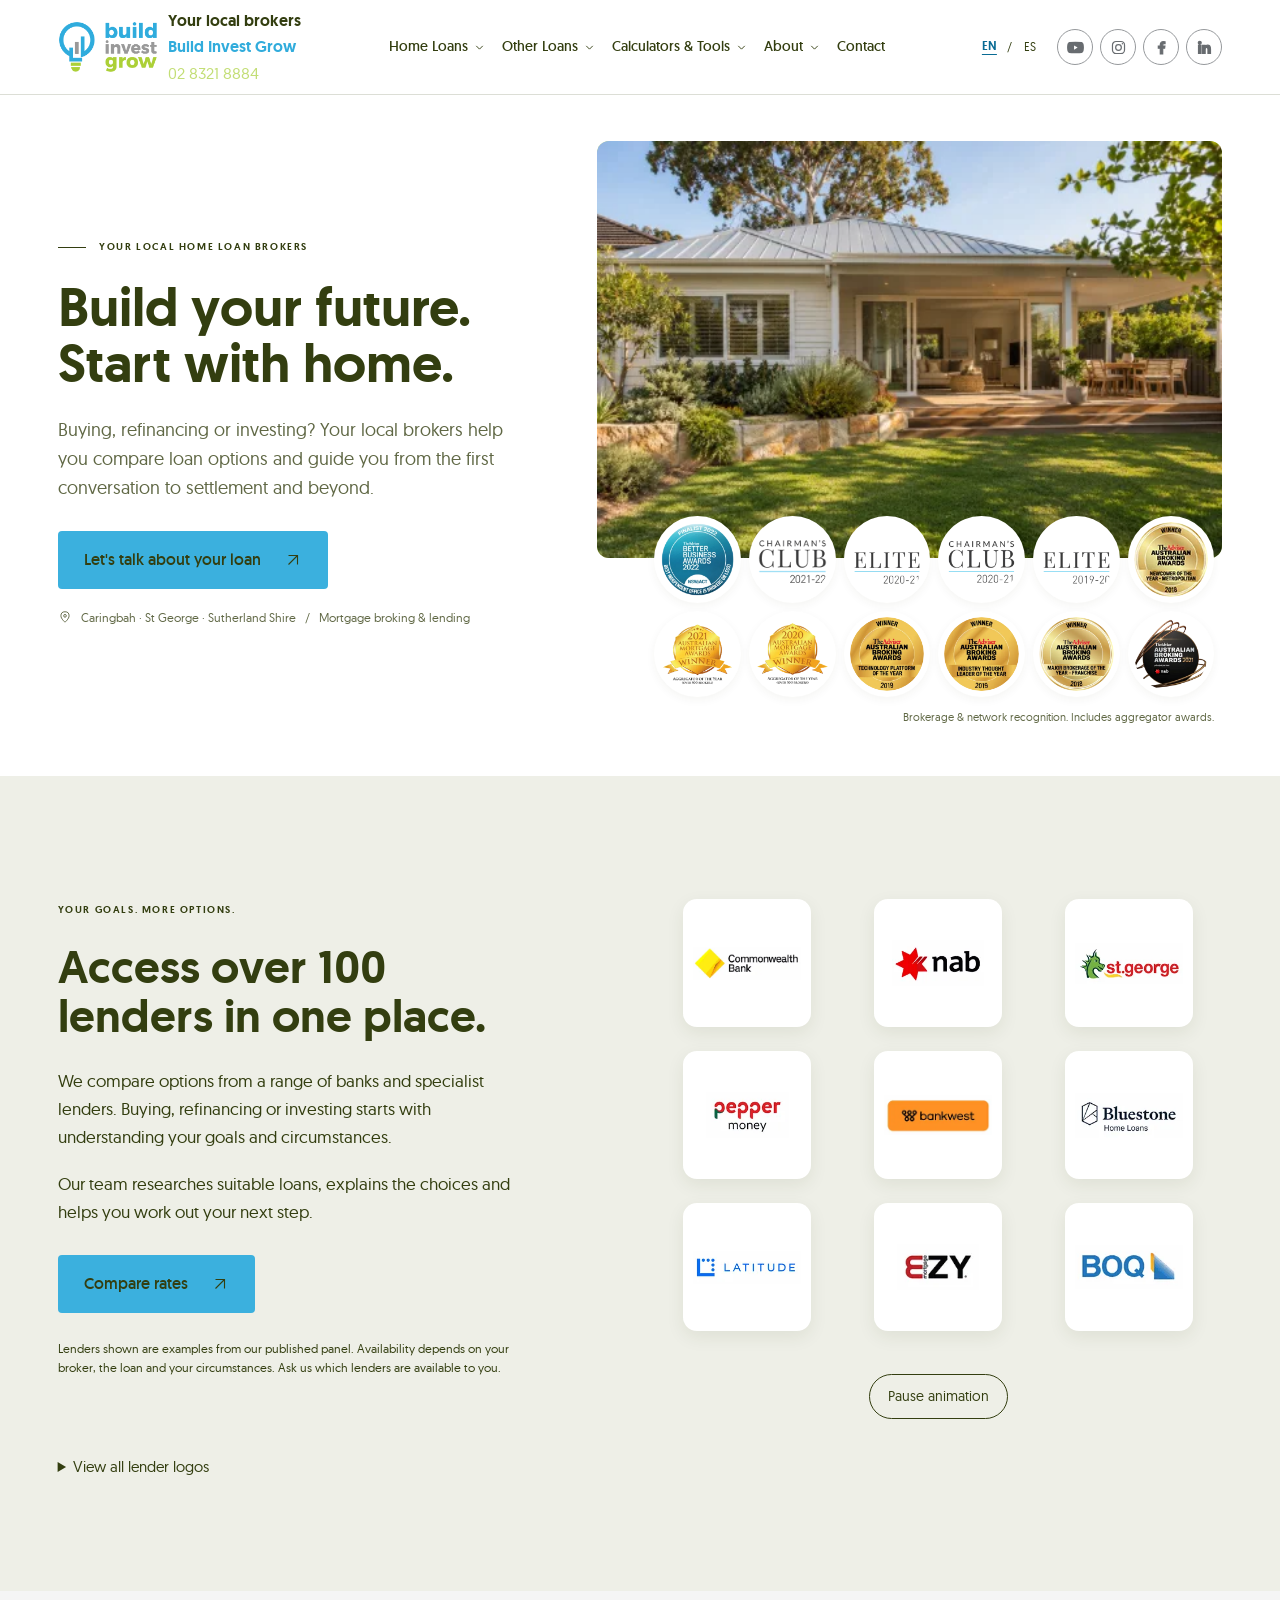
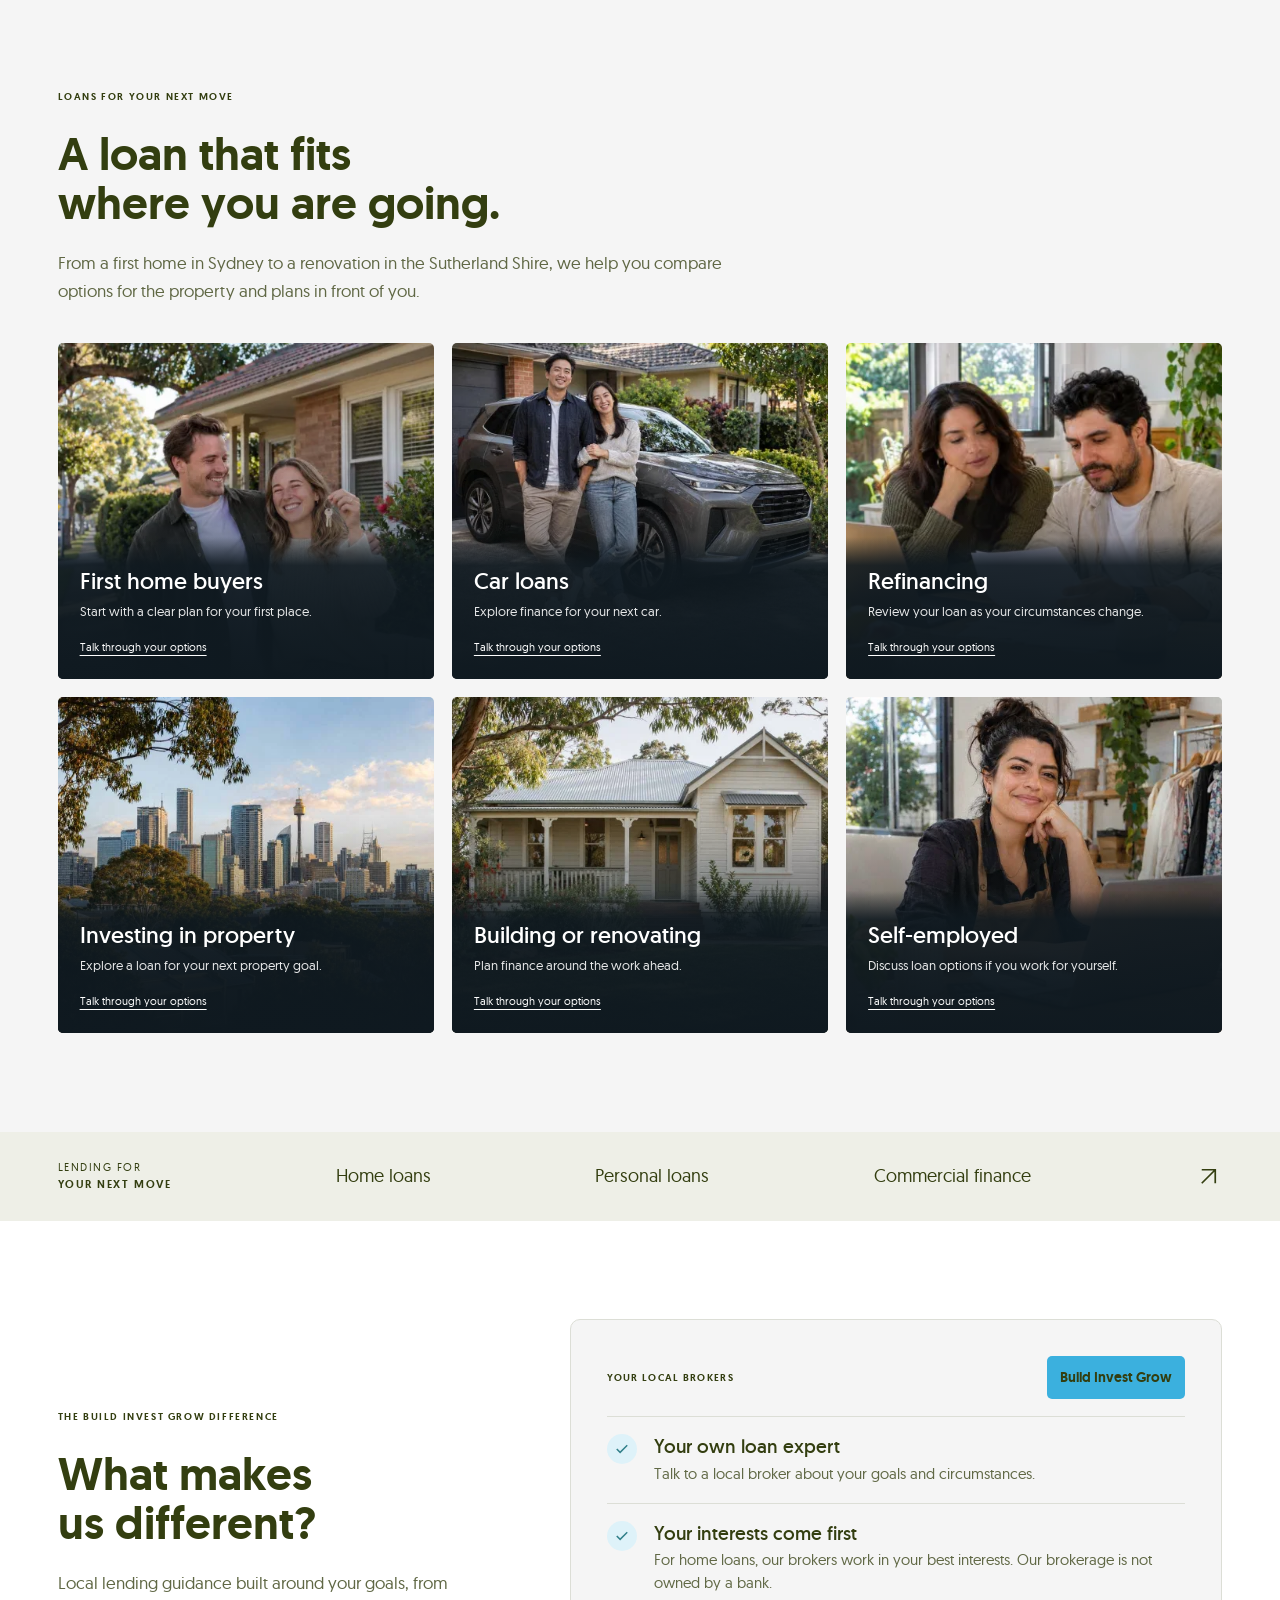
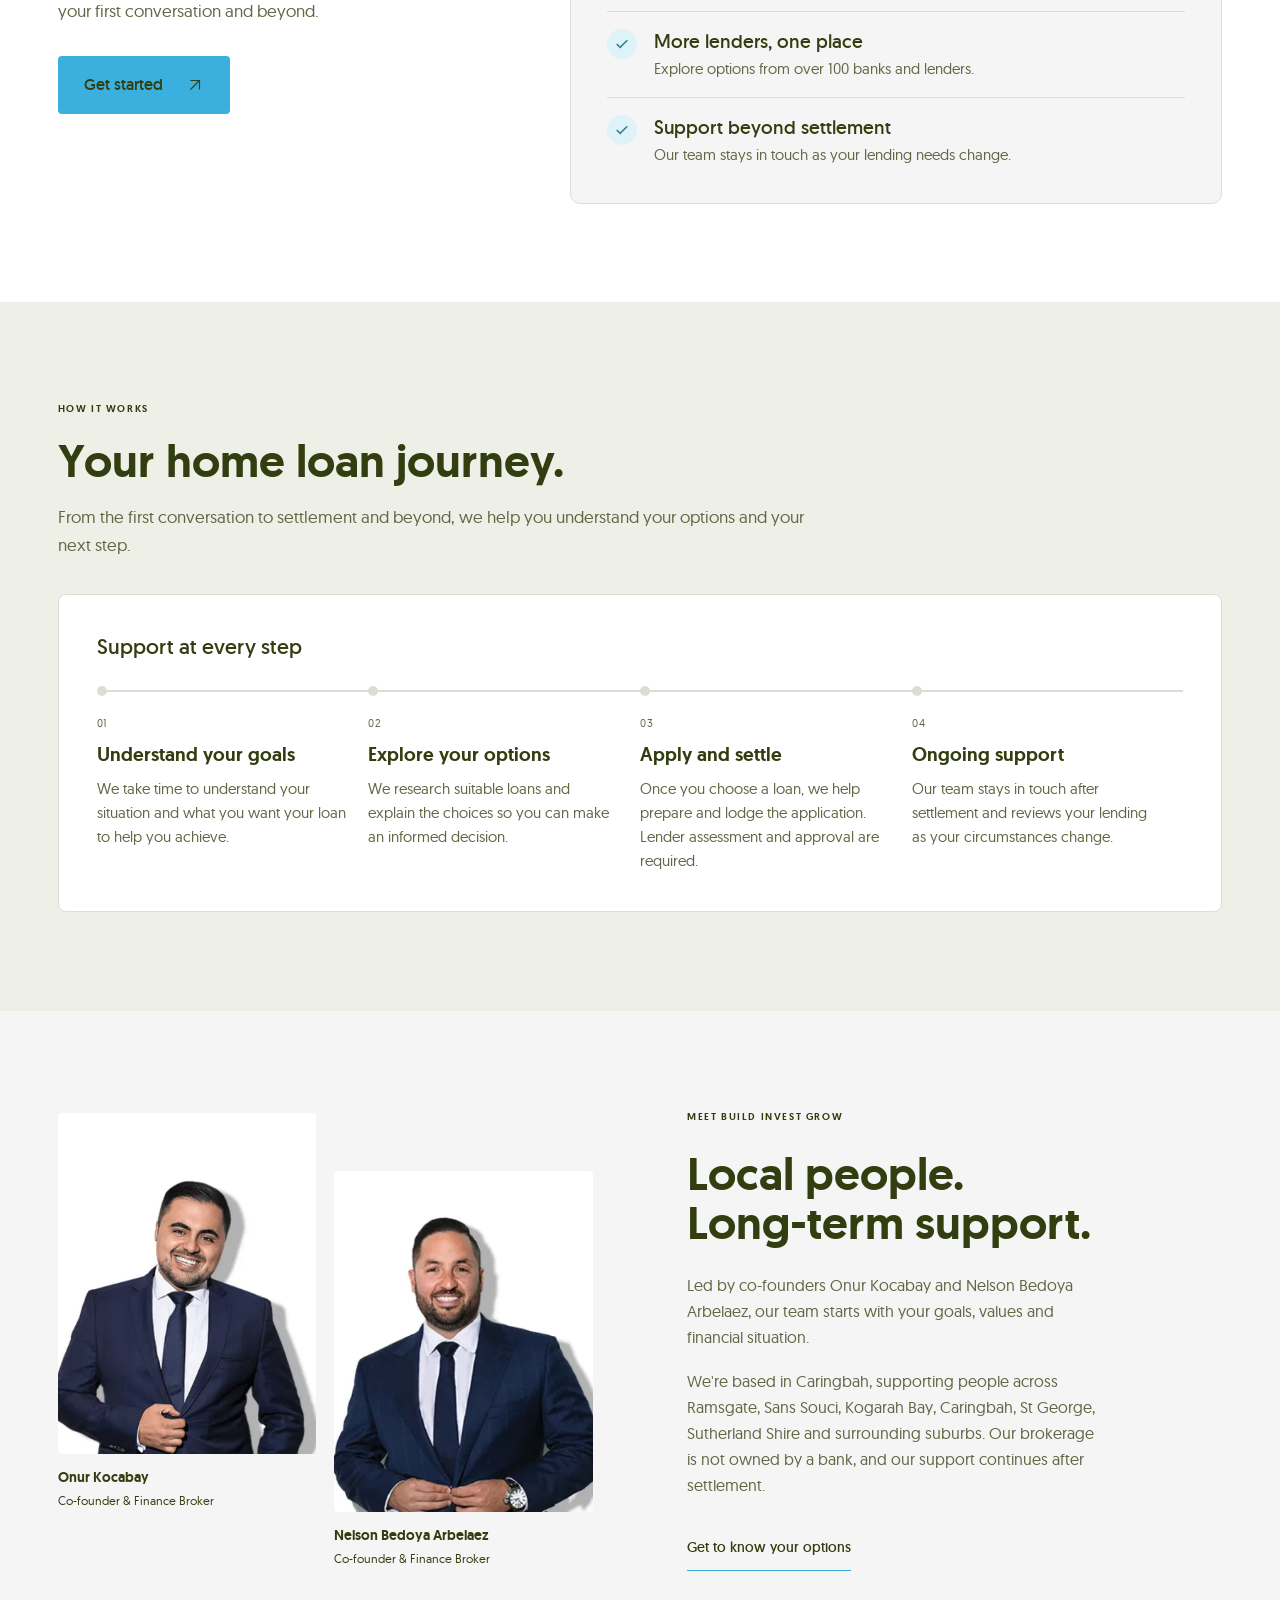
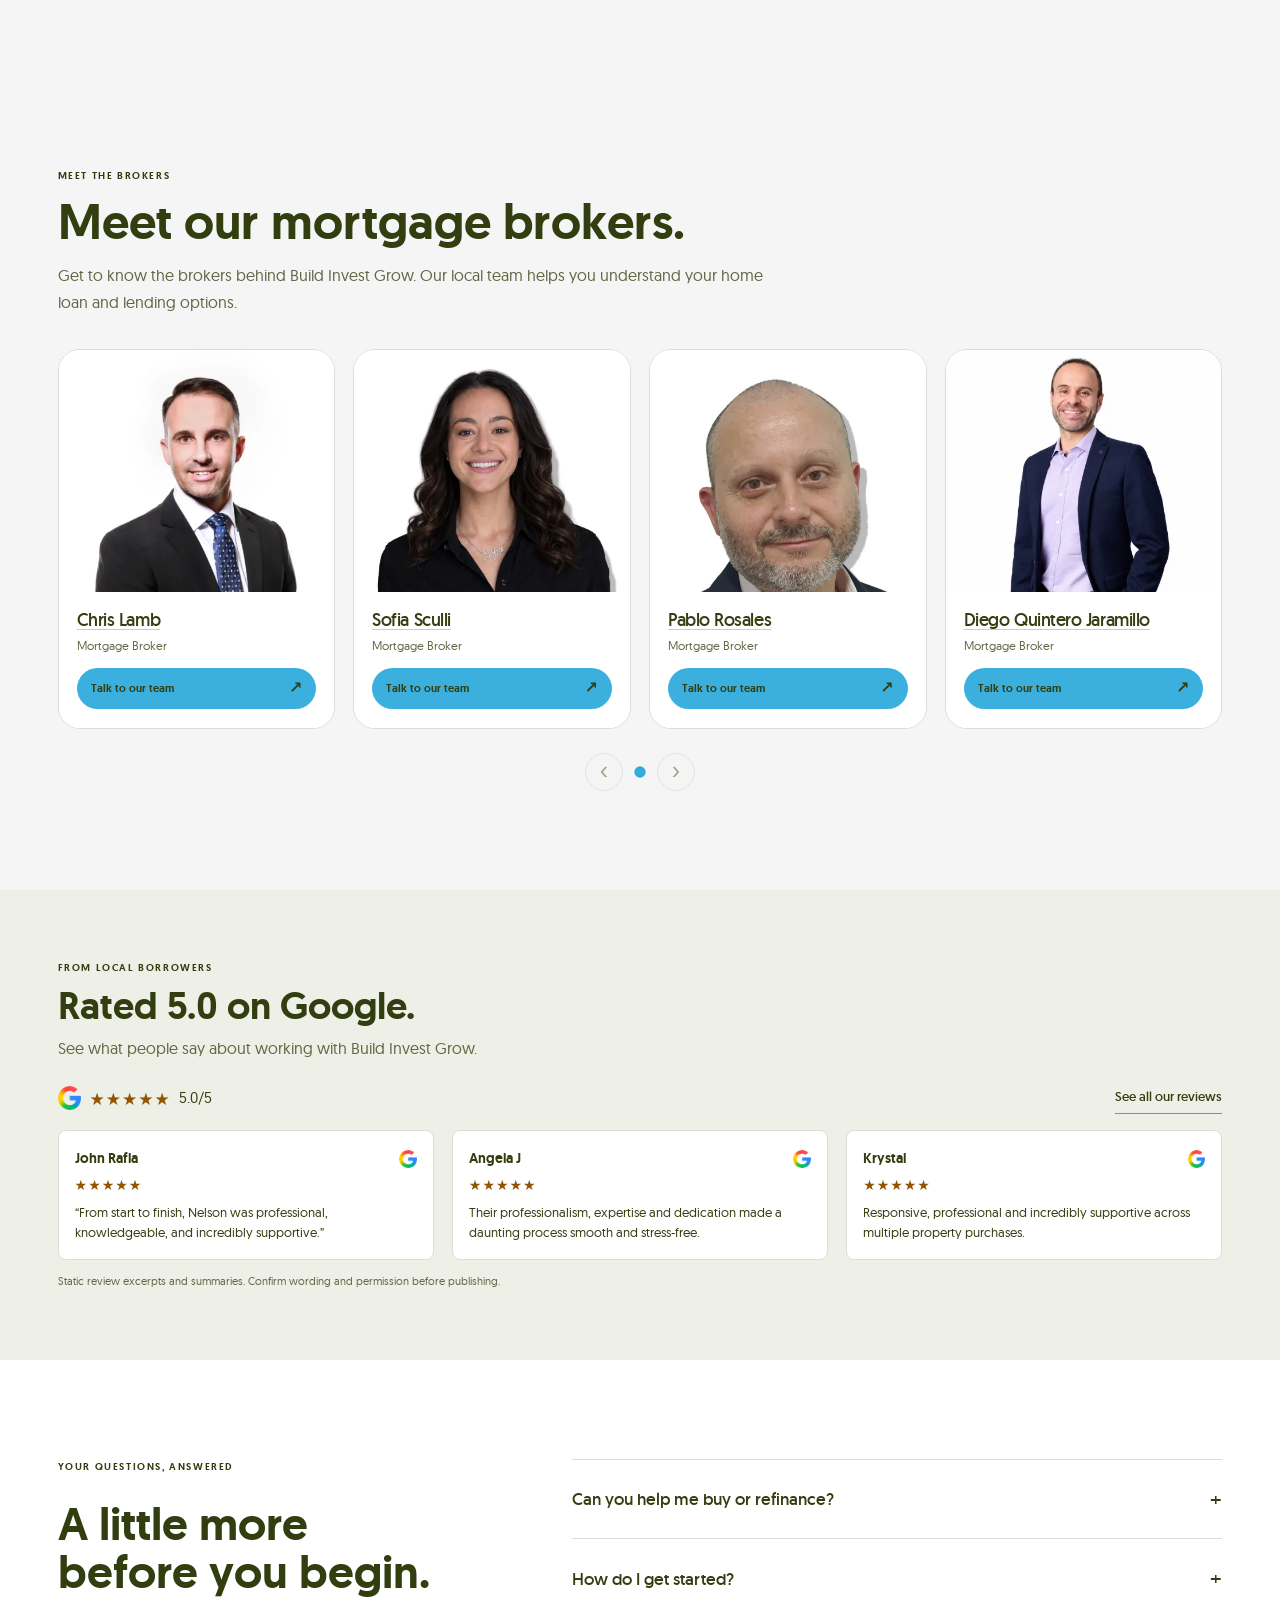
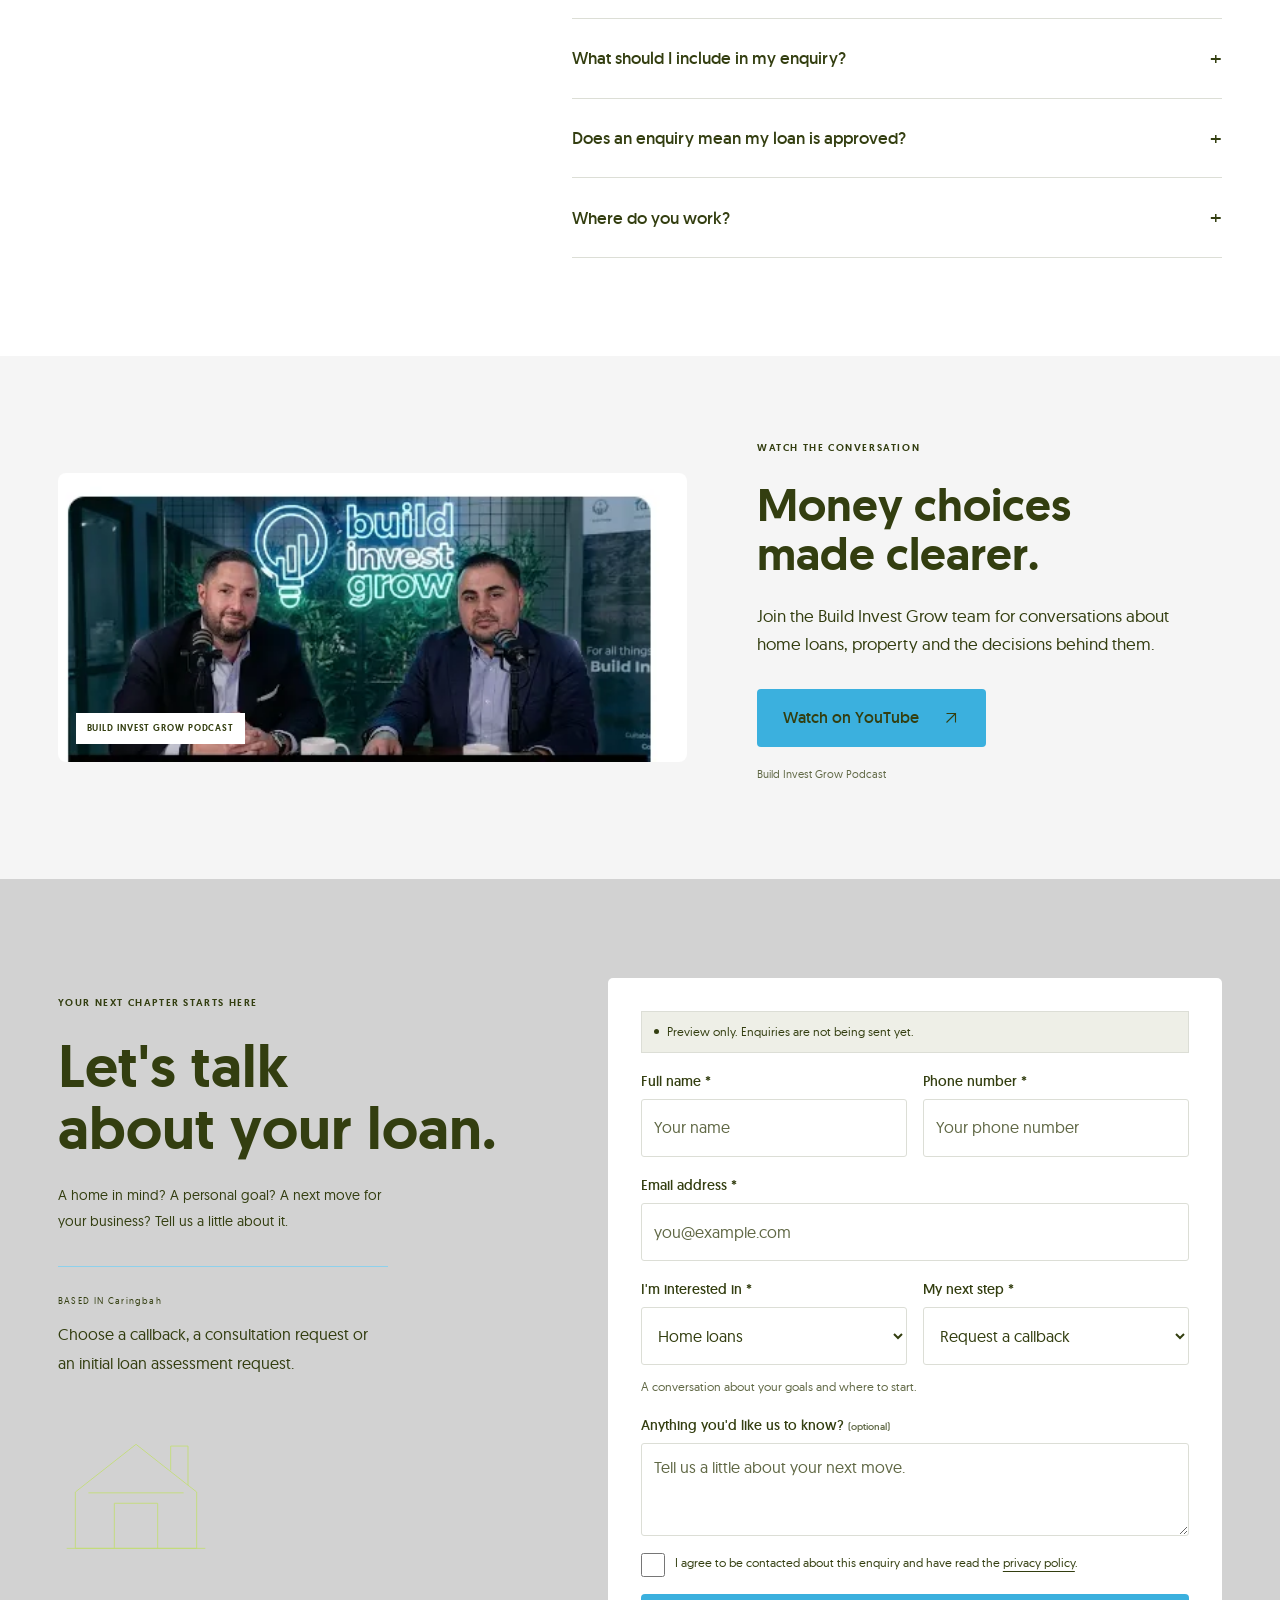
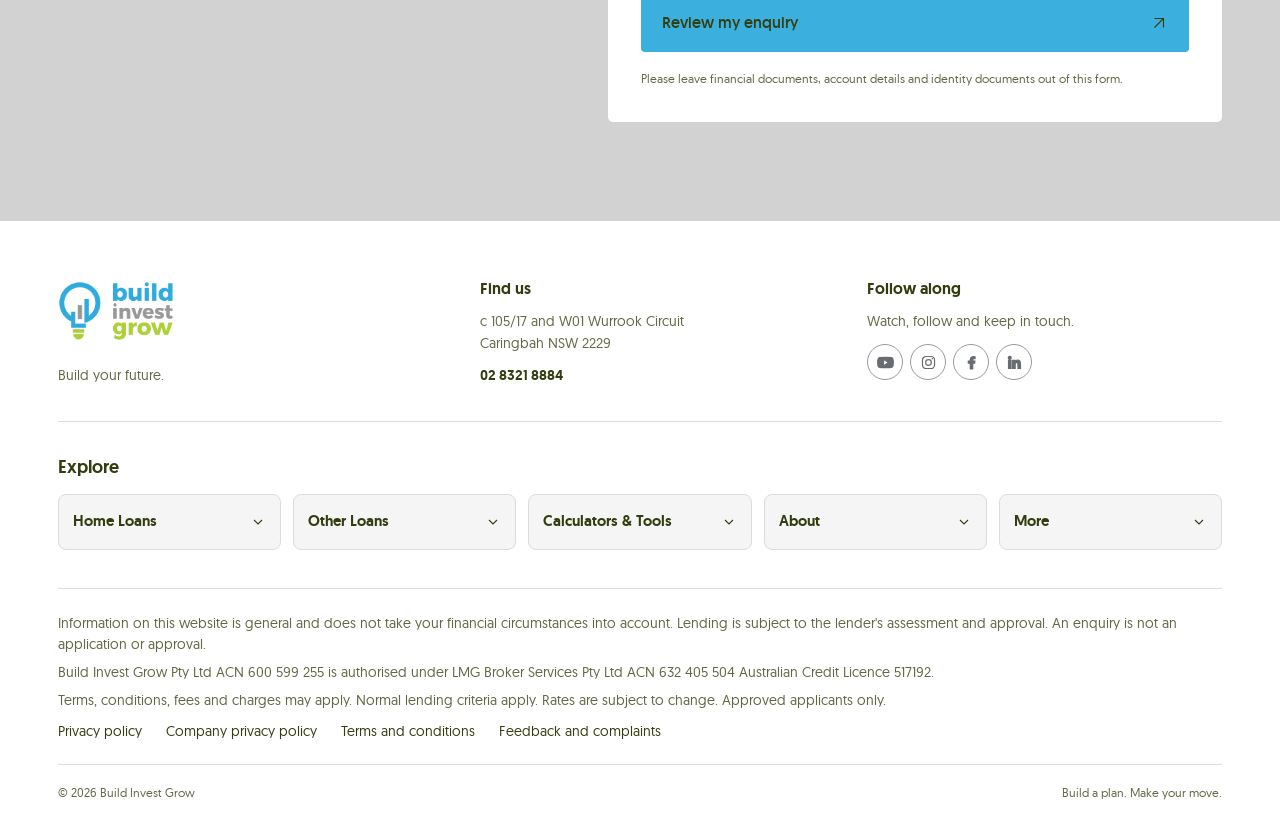
==== commit 93654980: "Make preview paths work on GitHub Pages and Vercel" ====
--- a/index.html
+++ b/index.html
@@ -4,30 +4,28 @@
 <meta name="viewport" content="width=device-width, initial-scale=1">
 <title>Home Loans Sydney | Build Invest Grow</title>
 <meta name="description" content="Explore home loans with Build Invest Grow in Sydney. Enquire about your next home, personal lending or commercial finance and choose your next step.">
-<link rel="canonical" href="PENDIENTE">
 <meta name="robots" content="noindex, follow">
 <meta name="theme-color" content="#31ACDC">
-<link rel="preload" href="/build-invest-grow-preview/archivos/fuentes/geomanist-regular-webfont.woff2" as="font" type="font/woff2" crossorigin>
-<link rel="icon" href="/build-invest-grow-preview/favicon.ico" sizes="32x32">
-<link rel="icon" href="/build-invest-grow-preview/icono.svg" type="image/svg+xml">
-<link rel="apple-touch-icon" href="/build-invest-grow-preview/apple-touch-icon.png">
-<link rel="manifest" href="/build-invest-grow-preview/manifest.webmanifest">
+<link rel="preload" href="./archivos/fuentes/geomanist-regular-webfont.woff2" as="font" type="font/woff2" crossorigin>
+<link rel="icon" href="./favicon.ico" sizes="32x32">
+<link rel="icon" href="./icono.svg" type="image/svg+xml">
+<link rel="apple-touch-icon" href="./apple-touch-icon.png">
+<link rel="manifest" href="./manifest.webmanifest">
 <meta property="og:type" content="website">
 <meta property="og:site_name" content="Build Invest Grow">
 <meta property="og:title" content="Home Loans Sydney | Build Invest Grow">
 <meta property="og:description" content="Explore home loans with Build Invest Grow in Sydney. Enquire about your next home, personal lending or commercial finance and choose your next step.">
-<meta property="og:url" content="PENDIENTE">
 <meta property="og:locale" content="en_AU">
-<meta property="og:image" content="PENDIENTE">
+<meta property="og:image" content="https://fdelpiero.github.io/build-invest-grow-preview/img/social-social.a2dca58a.jpg">
 <meta property="og:image:width" content="1200">
 <meta property="og:image:height" content="630">
 <meta property="og:image:alt" content="Home Loans Sydney | Build Invest Grow">
 <meta name="twitter:card" content="summary_large_image">
 <meta name="twitter:title" content="Home Loans Sydney | Build Invest Grow">
 <meta name="twitter:description" content="Explore home loans with Build Invest Grow in Sydney. Enquire about your next home, personal lending or commercial finance and choose your next step.">
-<meta name="twitter:image" content="PENDIENTE">
-
-<link rel="stylesheet" href="/build-invest-grow-preview/css/sitio.f2571658.css">
+<meta name="twitter:image" content="https://fdelpiero.github.io/build-invest-grow-preview/img/social-social.a2dca58a.jpg">
+
+<link rel="stylesheet" href="./css/sitio-portable.css">
 <style>:root{--primario:#31ACDC;--secundario:#C3DE76;--tinta:#333E10;--fondo:#FFFFFF;--sobre-primario:#333E10;--primario-boton:#3BB0DE;--sobre-secundario:#333E10;--secundario-boton:#C3DE76;--escenario-a:#5ABDE3;--escenario-b:#C3DE76;--sobre-escenario:#333E10;--primario-texto:#32808A;--secundario-texto:#657634;--fuente-texto:'Geomanist', system-ui, -apple-system, 'Segoe UI', Roboto, 'Helvetica Neue', Arial, sans-serif;--fuente-titulos:'Geomanist', system-ui, -apple-system, 'Segoe UI', Roboto, 'Helvetica Neue', Arial, sans-serif}</style>
 <style>:root{--big-slate:#6E8594;--big-cream:#EEEFE7;--big-panel:#D2D2D2;--big-mist:#F5F5F5}</style>
 <script>document.documentElement.classList.add('js');setTimeout(function(){if(!window.SITIO_LISTO)document.documentElement.classList.remove('js')},3000);window.SITIO={"nombre":"Build Invest Grow","whatsapp":null,"mensaje_whatsapp":"","formulario":{"destino":"borrador","webhook":null},"pixel":false};</script>
@@ -39,7 +37,7 @@
 <span id="external-link-note" class="sr-only">Opens in a new tab.</span>
 <header class="barra">
   <div class="contenedor barra-dentro">
-    <div class="brand-lockup"><a class="marca" href="/build-invest-grow-preview/" aria-label="Build Invest Grow home"><img src="/build-invest-grow-preview/img/logo.b6537362.svg" alt="Build Invest Grow" width="362" height="187" decoding="async"></a><div class="broker-identity"><p class="broker-label">Your local brokers</p><p class="broker-name">Build Invest Grow</p><a class="broker-phone" href="tel:0283218884">02 8321 8884</a></div></div>
+    <div class="brand-lockup"><a class="marca" href="./" aria-label="Build Invest Grow home"><img src="./img/logo.b6537362.svg" alt="Build Invest Grow" width="362" height="187" decoding="async"></a><div class="broker-identity"><p class="broker-label">Your local brokers</p><p class="broker-name">Build Invest Grow</p><a class="broker-phone" href="tel:0283218884">02 8321 8884</a></div></div>
     <nav class="menu" id="menu" aria-label="Main navigation">
 <details class="nav-group">
      <summary><span>Home Loans</span><svg viewBox="0 0 24 24" fill="none" stroke="currentColor" stroke-width="1.7" aria-hidden="true"><path d="m6 9 6 6 6-6"/build-invest-grow-preview/></svg></summary>
@@ -85,7 +83,7 @@
      <li><a href="https://www.buildinvestgrow.com.au/about/diego-quintero-jaramillo/" target="_blank" rel="noopener noreferrer" aria-describedby="external-link-note">Diego Quintero Jaramillo</a></li>
     </ul>
     </details>
-<a href="/build-invest-grow-preview/#contact">Contact</a>
+<a href="./#contact">Contact</a>
 </nav>
 <div class="header-actions">
 <div class="language-switch" role="group" aria-label="Choose language"><button type="button" data-lang="en" aria-pressed="true">EN</button><span aria-hidden="true">/</span><button type="button" data-lang="es" aria-pressed="false">ES</button></div>
@@ -107,25 +105,25 @@
     <p class="eyebrow"><span class="tiny-line" aria-hidden="true"></span> YOUR LOCAL HOME LOAN BROKERS</p>
     <h1>Build your future.<br><em>Start with home.</em></h1>
     <p class="hero-lead">Buying, refinancing or investing? Your local brokers help you compare loan options and guide you from the first conversation to settlement and beyond.</p>
-    <a class="boton boton-principal hero-cta" href="/build-invest-grow-preview/#contact">Let&#39;s talk about your loan</a>
+    <a class="boton boton-principal hero-cta" href="./#contact">Let&#39;s talk about your loan</a>
     <div class="hero-location"><svg viewBox="0 0 24 24" fill="none" stroke="currentColor" stroke-width="1.6" aria-hidden="true"><path d="M19 10c0 5-7 11-7 11S5 15 5 10a7 7 0 0 1 14 0Z"/build-invest-grow-preview/><circle cx="12" cy="10" r="2.3"/build-invest-grow-preview/></svg><span>Caringbah · St George · Sutherland Shire<span class="location-divider" aria-hidden="true">/</span>Mortgage broking &amp; lending</span></div>
    </div>
    <figure class="hero-figure">
-    <div class="hero-image-wrap"><img src="/build-invest-grow-preview/img/nsw-home-v2-960.b17243da.webp" srcset="/build-invest-grow-preview/img/nsw-home-v2-480.1eee45b6.webp 480w, /build-invest-grow-preview/img/nsw-home-v2-960.b17243da.webp 960w, /build-invest-grow-preview/img/nsw-home-v2-1200.40e33619.webp 1200w" sizes="(min-width: 1400px) 650px, (min-width: 651px) 51vw, calc(100vw - 46px)" class="hero-image" alt="Illustrative NSW coastal-style home with a timber deck, open living room and native garden" width="1200" height="800" fetchpriority="high"></div>
+    <div class="hero-image-wrap"><img src="./img/nsw-home-v2-960.b17243da.webp" srcset="./img/nsw-home-v2-480.1eee45b6.webp 480w, ./img/nsw-home-v2-960.b17243da.webp 960w, ./img/nsw-home-v2-1200.40e33619.webp 1200w" sizes="(min-width: 1400px) 650px, (min-width: 651px) 51vw, calc(100vw - 46px)" class="hero-image" alt="Illustrative NSW coastal-style home with a timber deck, open living room and native garden" width="1200" height="800" fetchpriority="high"></div>
     <div class="hero-awards" role="group" aria-label="Brokerage and network recognition">
  <ul class="award-bundle" aria-label="All twelve recognition badges">
-  <li><img src="/build-invest-grow-preview/img/finalist-2022-260.2ac490c0.webp" alt="Better Business Awards · Finalist · NSW/ACT office, ≤5 brokers · 2022" title="Better Business Awards · Finalist · NSW/ACT office, ≤5 brokers · 2022" width="260" height="260" decoding="async"></li>
-  <li><img src="/build-invest-grow-preview/img/chairmans-2022-200.fbf658a7.webp" alt="Chairman’s Club · 2021–22" title="Chairman’s Club · 2021–22" width="200" height="200" decoding="async"></li>
-  <li><img src="/build-invest-grow-preview/img/elite-2021-260.c69b3ac9.webp" alt="Elite · 2020–21" title="Elite · 2020–21" width="260" height="260" decoding="async"></li>
-  <li><img src="/build-invest-grow-preview/img/chairmans-2021-260.1c6d31e5.webp" alt="Chairman’s Club · 2020–21" title="Chairman’s Club · 2020–21" width="260" height="260" decoding="async"></li>
-  <li><img src="/build-invest-grow-preview/img/elite-2020-260.2a4d6191.webp" alt="Elite · 2019–20" title="Elite · 2019–20" width="260" height="260" decoding="async"></li>
-  <li><img src="/build-invest-grow-preview/img/newcomer-2018-100.5b61870e.webp" alt="Newcomer of the Year · Metropolitan · Winner 2018" title="Newcomer of the Year · Metropolitan · Winner 2018" width="100" height="100" decoding="async"></li>
-  <li><img src="/build-invest-grow-preview/img/aggregator-2021-260.0f62171a.webp" alt="Aggregator of the Year · Over 500 brokers · Winner 2021" title="Aggregator of the Year · Over 500 brokers · Winner 2021" width="260" height="217" decoding="async"></li>
-  <li><img src="/build-invest-grow-preview/img/aggregator-2020-260.10dfb0fa.webp" alt="Aggregator of the Year · Over 500 brokers · Winner 2020" title="Aggregator of the Year · Over 500 brokers · Winner 2020" width="260" height="260" decoding="async"></li>
-  <li><img src="/build-invest-grow-preview/img/technology-2019-260.67316ba0.webp" alt="Technology Platform · Of the Year · Winner 2019" title="Technology Platform · Of the Year · Winner 2019" width="260" height="260" decoding="async"></li>
-  <li><img src="/build-invest-grow-preview/img/thought-leader-2019-260.b3e8456b.webp" alt="Industry Thought Leader · Of the Year · Winner 2019" title="Industry Thought Leader · Of the Year · Winner 2019" width="260" height="260" decoding="async"></li>
-  <li><img src="/build-invest-grow-preview/img/brokerage-2018-260.58770cac.webp" alt="Major Brokerage · Franchise · Winner 2018" title="Major Brokerage · Franchise · Winner 2018" width="260" height="260" decoding="async"></li>
-  <li><img src="/build-invest-grow-preview/img/aba-2021-260.c1d940a8.webp" alt="Australian Broking Awards · 2021 event badge" title="Australian Broking Awards · 2021 event badge" width="260" height="252" decoding="async"></li>
+  <li><img src="./img/finalist-2022-260.2ac490c0.webp" alt="Better Business Awards · Finalist · NSW/ACT office, ≤5 brokers · 2022" title="Better Business Awards · Finalist · NSW/ACT office, ≤5 brokers · 2022" width="260" height="260" decoding="async"></li>
+  <li><img src="./img/chairmans-2022-200.fbf658a7.webp" alt="Chairman’s Club · 2021–22" title="Chairman’s Club · 2021–22" width="200" height="200" decoding="async"></li>
+  <li><img src="./img/elite-2021-260.c69b3ac9.webp" alt="Elite · 2020–21" title="Elite · 2020–21" width="260" height="260" decoding="async"></li>
+  <li><img src="./img/chairmans-2021-260.1c6d31e5.webp" alt="Chairman’s Club · 2020–21" title="Chairman’s Club · 2020–21" width="260" height="260" decoding="async"></li>
+  <li><img src="./img/elite-2020-260.2a4d6191.webp" alt="Elite · 2019–20" title="Elite · 2019–20" width="260" height="260" decoding="async"></li>
+  <li><img src="./img/newcomer-2018-100.5b61870e.webp" alt="Newcomer of the Year · Metropolitan · Winner 2018" title="Newcomer of the Year · Metropolitan · Winner 2018" width="100" height="100" decoding="async"></li>
+  <li><img src="./img/aggregator-2021-260.0f62171a.webp" alt="Aggregator of the Year · Over 500 brokers · Winner 2021" title="Aggregator of the Year · Over 500 brokers · Winner 2021" width="260" height="217" decoding="async"></li>
+  <li><img src="./img/aggregator-2020-260.10dfb0fa.webp" alt="Aggregator of the Year · Over 500 brokers · Winner 2020" title="Aggregator of the Year · Over 500 brokers · Winner 2020" width="260" height="260" decoding="async"></li>
+  <li><img src="./img/technology-2019-260.67316ba0.webp" alt="Technology Platform · Of the Year · Winner 2019" title="Technology Platform · Of the Year · Winner 2019" width="260" height="260" decoding="async"></li>
+  <li><img src="./img/thought-leader-2019-260.b3e8456b.webp" alt="Industry Thought Leader · Of the Year · Winner 2019" title="Industry Thought Leader · Of the Year · Winner 2019" width="260" height="260" decoding="async"></li>
+  <li><img src="./img/brokerage-2018-260.58770cac.webp" alt="Major Brokerage · Franchise · Winner 2018" title="Major Brokerage · Franchise · Winner 2018" width="260" height="260" decoding="async"></li>
+  <li><img src="./img/aba-2021-260.c1d940a8.webp" alt="Australian Broking Awards · 2021 event badge" title="Australian Broking Awards · 2021 event badge" width="260" height="252" decoding="async"></li>
  </ul>
  <p class="awards-context">Brokerage &amp; network recognition. Includes aggregator awards.</p>
 </div>
@@ -135,19 +133,19 @@
  </section>
  <section class="section lenders-section" id="lenders" data-lender-section data-motion="paused" aria-labelledby="lender-heading">
  <div class="contenedor lenders-grid">
-  <div class="lenders-copy"><p class="eyebrow">YOUR GOALS. MORE OPTIONS.</p><h2 id="lender-heading">Access over 100 lenders in one place.</h2><p>We compare options from a range of banks and specialist lenders. Buying, refinancing or investing starts with understanding your goals and circumstances.</p><p>Our team researches suitable loans, explains the choices and helps you work out your next step.</p><a class="boton boton-principal" href="/build-invest-grow-preview/#contact">Compare rates</a><p class="lenders-note">Lenders shown are examples from our published panel. Availability depends on your broker, the loan and your circumstances. Ask us which lenders are available to you.</p></div>
+  <div class="lenders-copy"><p class="eyebrow">YOUR GOALS. MORE OPTIONS.</p><h2 id="lender-heading">Access over 100 lenders in one place.</h2><p>We compare options from a range of banks and specialist lenders. Buying, refinancing or investing starts with understanding your goals and circumstances.</p><p>Our team researches suitable loans, explains the choices and helps you work out your next step.</p><a class="boton boton-principal" href="./#contact">Compare rates</a><p class="lenders-note">Lenders shown are examples from our published panel. Availability depends on your broker, the loan and your circumstances. Ask us which lenders are available to you.</p></div>
   <div class="lenders-visual"><div class="lenders-wall" role="img" aria-label="Examples from our published lender panel; expand View all lender logos for the complete artwork"><div class="lender-tile" style="--turn-delay:-0.00s;--float-delay:-0.00s" data-halfturn="0"><div class="lender-flipper"><div class="lender-face"><span class="lender-mark lender-mark--cba" aria-hidden="true"></span></div><div class="lender-face lender-face--back"><span class="lender-mark lender-mark--anz" aria-hidden="true"></span></div></div></div><div class="lender-tile" style="--turn-delay:-1.65s;--float-delay:-0.60s" data-halfturn="0"><div class="lender-flipper"><div class="lender-face"><span class="lender-mark lender-mark--nab" aria-hidden="true"></span></div><div class="lender-face lender-face--back"><span class="lender-mark lender-mark--westpac" aria-hidden="true"></span></div></div></div><div class="lender-tile" style="--turn-delay:-3.30s;--float-delay:-1.20s" data-halfturn="0"><div class="lender-flipper"><div class="lender-face"><span class="lender-mark lender-mark--stgeorge" aria-hidden="true"></span></div><div class="lender-face lender-face--back"><span class="lender-mark lender-mark--ondeck" aria-hidden="true"></span></div></div></div><div class="lender-tile" style="--turn-delay:-4.95s;--float-delay:-1.80s" data-halfturn="0"><div class="lender-flipper"><div class="lender-face"><span class="lender-mark lender-mark--pepper" aria-hidden="true"></span></div><div class="lender-face lender-face--back"><span class="lender-mark lender-mark--ing" aria-hidden="true"></span></div></div></div><div class="lender-tile" style="--turn-delay:-6.60s;--float-delay:-2.40s" data-halfturn="0"><div class="lender-flipper"><div class="lender-face"><span class="lender-mark lender-mark--bankwest" aria-hidden="true"></span></div><div class="lender-face lender-face--back"><span class="lender-mark lender-mark--bendigo" aria-hidden="true"></span></div></div></div><div class="lender-tile" style="--turn-delay:-8.25s;--float-delay:-3.00s" data-halfturn="1"><div class="lender-flipper"><div class="lender-face"><span class="lender-mark lender-mark--bluestone" aria-hidden="true"></span></div><div class="lender-face lender-face--back"><span class="lender-mark lender-mark--beyond lender-mark--frame2" aria-hidden="true"></span></div></div></div><div class="lender-tile" style="--turn-delay:-9.90s;--float-delay:-3.60s" data-halfturn="1"><div class="lender-flipper"><div class="lender-face"><span class="lender-mark lender-mark--latitude lender-mark--frame2" aria-hidden="true"></span></div><div class="lender-face lender-face--back"><span class="lender-mark lender-mark--macquarie lender-mark--frame2" aria-hidden="true"></span></div></div></div><div class="lender-tile" style="--turn-delay:-11.55s;--float-delay:-4.20s" data-halfturn="1"><div class="lender-flipper"><div class="lender-face"><span class="lender-mark lender-mark--ezy lender-mark--frame2" aria-hidden="true"></span></div><div class="lender-face lender-face--back"><span class="lender-mark lender-mark--amp lender-mark--frame2" aria-hidden="true"></span></div></div></div><div class="lender-tile" style="--turn-delay:-13.20s;--float-delay:-4.80s" data-halfturn="1"><div class="lender-flipper"><div class="lender-face"><span class="lender-mark lender-mark--boq lender-mark--frame2" aria-hidden="true"></span></div><div class="lender-face lender-face--back"><span class="lender-mark lender-mark--ma lender-mark--frame2" aria-hidden="true"></span></div></div></div></div><button class="lenders-motion" type="button" data-lender-motion aria-pressed="false" hidden>Pause animation</button></div><details class="lenders-directory" data-lender-directory open><summary>View all lender logos</summary><ul class="lenders-static" aria-label="Lenders shown in our published artwork"><li data-lender-key="cba" data-lender-class="lender-mark lender-mark--cba" aria-label="Commonwealth Bank"><span class="lender-mark lender-mark--cba" aria-hidden="true"></span></li><li data-lender-key="anz" data-lender-class="lender-mark lender-mark--anz" aria-label="ANZ"><span class="lender-mark lender-mark--anz" aria-hidden="true"></span></li><li data-lender-key="nab" data-lender-class="lender-mark lender-mark--nab" aria-label="nab"><span class="lender-mark lender-mark--nab" aria-hidden="true"></span></li><li data-lender-key="westpac" data-lender-class="lender-mark lender-mark--westpac" aria-label="Westpac"><span class="lender-mark lender-mark--westpac" aria-hidden="true"></span></li><li data-lender-key="stgeorge" data-lender-class="lender-mark lender-mark--stgeorge" aria-label="St.George"><span class="lender-mark lender-mark--stgeorge" aria-hidden="true"></span></li><li data-lender-key="ondeck" data-lender-class="lender-mark lender-mark--ondeck" aria-label="OnDeck"><span class="lender-mark lender-mark--ondeck" aria-hidden="true"></span></li><li data-lender-key="pepper" data-lender-class="lender-mark lender-mark--pepper" aria-label="Pepper Money"><span class="lender-mark lender-mark--pepper" aria-hidden="true"></span></li><li data-lender-key="ing" data-lender-class="lender-mark lender-mark--ing" aria-label="ING"><span class="lender-mark lender-mark--ing" aria-hidden="true"></span></li><li data-lender-key="bankwest" data-lender-class="lender-mark lender-mark--bankwest" aria-label="Bankwest"><span class="lender-mark lender-mark--bankwest" aria-hidden="true"></span></li><li data-lender-key="bendigo" data-lender-class="lender-mark lender-mark--bendigo" aria-label="Bendigo Bank"><span class="lender-mark lender-mark--bendigo" aria-hidden="true"></span></li><li data-lender-key="bluestone" data-lender-class="lender-mark lender-mark--bluestone" aria-label="Bluestone Home Loans"><span class="lender-mark lender-mark--bluestone" aria-hidden="true"></span></li><li data-lender-key="beyond" data-lender-class="lender-mark lender-mark--beyond lender-mark--frame2" aria-label="Beyond Bank Australia"><span class="lender-mark lender-mark--beyond lender-mark--frame2" aria-hidden="true"></span></li><li data-lender-key="latitude" data-lender-class="lender-mark lender-mark--latitude lender-mark--frame2" aria-label="Latitude"><span class="lender-mark lender-mark--latitude lender-mark--frame2" aria-hidden="true"></span></li><li data-lender-key="macquarie" data-lender-class="lender-mark lender-mark--macquarie lender-mark--frame2" aria-label="Macquarie Bank"><span class="lender-mark lender-mark--macquarie lender-mark--frame2" aria-hidden="true"></span></li><li data-lender-key="ezy" data-lender-class="lender-mark lender-mark--ezy lender-mark--frame2" aria-label="Ezy Mortgage"><span class="lender-mark lender-mark--ezy lender-mark--frame2" aria-hidden="true"></span></li><li data-lender-key="amp" data-lender-class="lender-mark lender-mark--amp lender-mark--frame2" aria-label="AMP Bank"><span class="lender-mark lender-mark--amp lender-mark--frame2" aria-hidden="true"></span></li><li data-lender-key="boq" data-lender-class="lender-mark lender-mark--boq lender-mark--frame2" aria-label="BOQ"><span class="lender-mark lender-mark--boq lender-mark--frame2" aria-hidden="true"></span></li><li data-lender-key="ma" data-lender-class="lender-mark lender-mark--ma lender-mark--frame2" aria-label="MA Money"><span class="lender-mark lender-mark--ma lender-mark--frame2" aria-hidden="true"></span></li><li data-lender-key="latrobe" data-lender-class="lender-mark lender-mark--latrobe lender-mark--frame2" aria-label="La Trobe Financial"><span class="lender-mark lender-mark--latrobe lender-mark--frame2" aria-hidden="true"></span></li><li data-lender-key="firstmac" data-lender-class="lender-mark lender-mark--firstmac lender-mark--frame2" aria-label="Firstmac"><span class="lender-mark lender-mark--firstmac lender-mark--frame2" aria-hidden="true"></span></li><li data-lender-key="bankmelbourne" data-lender-class="lender-mark lender-mark--bankmelbourne lender-mark--frame2" aria-label="Bank of Melbourne"><span class="lender-mark lender-mark--bankmelbourne lender-mark--frame2" aria-hidden="true"></span></li><li data-lender-key="now" data-lender-class="lender-mark lender-mark--now lender-mark--frame2" aria-label="NOW Finance"><span class="lender-mark lender-mark--now lender-mark--frame2" aria-hidden="true"></span></li><li data-lender-key="medfin" data-lender-class="lender-mark lender-mark--medfin lender-mark--frame2" aria-label="Medfin Finance"><span class="lender-mark lender-mark--medfin lender-mark--frame2" aria-hidden="true"></span></li><li data-lender-key="betterchoice" data-lender-class="lender-mark lender-mark--betterchoice lender-mark--frame2" aria-label="Better Choice"><span class="lender-mark lender-mark--betterchoice lender-mark--frame2" aria-hidden="true"></span></li><li data-lender-key="paramount" data-lender-class="lender-mark lender-mark--paramount lender-mark--frame2" aria-label="Paramount"><span class="lender-mark lender-mark--paramount lender-mark--frame2" aria-hidden="true"></span></li><li data-lender-key="shift" data-lender-class="lender-mark lender-mark--shift lender-mark--frame3" aria-label="Shift"><span class="lender-mark lender-mark--shift lender-mark--frame3" aria-hidden="true"></span></li><li data-lender-key="heritage" data-lender-class="lender-mark lender-mark--heritage lender-mark--frame3" aria-label="Heritage Bank"><span class="lender-mark lender-mark--heritage lender-mark--frame3" aria-hidden="true"></span></li><li data-lender-key="liberty" data-lender-class="lender-mark lender-mark--liberty lender-mark--frame3" aria-label="Liberty"><span class="lender-mark lender-mark--liberty lender-mark--frame3" aria-hidden="true"></span></li><li data-lender-key="keystart" data-lender-class="lender-mark lender-mark--keystart lender-mark--frame3" aria-label="Keystart"><span class="lender-mark lender-mark--keystart lender-mark--frame3" aria-hidden="true"></span></li><li data-lender-key="bankfirst" data-lender-class="lender-mark lender-mark--bankfirst lender-mark--frame3" aria-label="Bank First"><span class="lender-mark lender-mark--bankfirst lender-mark--frame3" aria-hidden="true"></span></li><li data-lender-key="goflexi" data-lender-class="lender-mark lender-mark--goflexi lender-mark--frame3" aria-label="GO flexi"><span class="lender-mark lender-mark--goflexi lender-mark--frame3" aria-hidden="true"></span></li><li data-lender-key="banksa" data-lender-class="lender-mark lender-mark--banksa lender-mark--frame3" aria-label="BankSA"><span class="lender-mark lender-mark--banksa lender-mark--frame3" aria-hidden="true"></span></li><li data-lender-key="pn" data-lender-class="lender-mark lender-mark--pn lender-mark--frame3" aria-label="P&amp;N Bank"><span class="lender-mark lender-mark--pn lender-mark--frame3" aria-hidden="true"></span></li><li data-lender-key="resimac" data-lender-class="lender-mark lender-mark--resimac lender-mark--frame3" aria-label="Resimac"><span class="lender-mark lender-mark--resimac lender-mark--frame3" aria-hidden="true"></span></li><li data-lender-key="bankaustralia" data-lender-class="lender-mark lender-mark--bankaustralia lender-mark--frame3" aria-label="Bank Australia"><span class="lender-mark lender-mark--bankaustralia lender-mark--frame3" aria-hidden="true"></span></li><li data-lender-key="banksydney" data-lender-class="lender-mark lender-mark--banksydney lender-mark--frame3" aria-label="Bank of Sydney"><span class="lender-mark lender-mark--banksydney lender-mark--frame3" aria-hidden="true"></span></li><li data-lender-key="homestart" data-lender-class="lender-mark lender-mark--homestart lender-mark--frame3" aria-label="HomeStart"><span class="lender-mark lender-mark--homestart lender-mark--frame3" aria-hidden="true"></span></li><li data-lender-key="capitalfinance" data-lender-class="lender-mark lender-mark--capitalfinance lender-mark--frame3" aria-label="Capital Finance"><span class="lender-mark lender-mark--capitalfinance lender-mark--frame3" aria-hidden="true"></span></li><li data-lender-key="prospa" data-lender-class="lender-mark lender-mark--prospa lender-mark--frame3" aria-label="Prospa"><span class="lender-mark lender-mark--prospa lender-mark--frame3" aria-hidden="true"></span></li><li data-lender-key="moula" data-lender-class="lender-mark lender-mark--moula lender-mark--frame4" aria-label="Moula"><span class="lender-mark lender-mark--moula lender-mark--frame4" aria-hidden="true"></span></li><li data-lender-key="wisr" data-lender-class="lender-mark lender-mark--wisr lender-mark--frame4" aria-label="Wisr"><span class="lender-mark lender-mark--wisr lender-mark--frame4" aria-hidden="true"></span></li><li data-lender-key="angle" data-lender-class="lender-mark lender-mark--angle lender-mark--frame4" aria-label="Angle Finance"><span class="lender-mark lender-mark--angle lender-mark--frame4" aria-hidden="true"></span></li><li data-lender-key="mystate" data-lender-class="lender-mark lender-mark--mystate lender-mark--frame4" aria-label="MyState Bank"><span class="lender-mark lender-mark--mystate lender-mark--frame4" aria-hidden="true"></span></li><li data-lender-key="granite" data-lender-class="lender-mark lender-mark--granite lender-mark--frame4" aria-label="Granite Home Loans"><span class="lender-mark lender-mark--granite lender-mark--frame4" aria-hidden="true"></span></li><li data-lender-key="me" data-lender-class="lender-mark lender-mark--me lender-mark--frame4" aria-label="ME Bank"><span class="lender-mark lender-mark--me lender-mark--frame4" aria-hidden="true"></span></li><li data-lender-key="greenlight" data-lender-class="lender-mark lender-mark--greenlight lender-mark--frame4" aria-label="GreenLight Auto Finance"><span class="lender-mark lender-mark--greenlight lender-mark--frame4" aria-hidden="true"></span></li><li data-lender-key="societyone" data-lender-class="lender-mark lender-mark--societyone lender-mark--frame4" aria-label="SocietyOne"><span class="lender-mark lender-mark--societyone lender-mark--frame4" aria-hidden="true"></span></li><li data-lender-key="plenti" data-lender-class="lender-mark lender-mark--plenti lender-mark--frame4" aria-label="Plenti"><span class="lender-mark lender-mark--plenti lender-mark--frame4" aria-hidden="true"></span></li><li data-lender-key="prime" data-lender-class="lender-mark lender-mark--prime lender-mark--frame4" aria-label="Prime Capital"><span class="lender-mark lender-mark--prime lender-mark--frame4" aria-hidden="true"></span></li><li data-lender-key="moneyplace" data-lender-class="lender-mark lender-mark--moneyplace lender-mark--frame4" aria-label="MoneyPlace"><span class="lender-mark lender-mark--moneyplace lender-mark--frame4" aria-hidden="true"></span></li><li data-lender-key="judo" data-lender-class="lender-mark lender-mark--judo lender-mark--frame4" aria-label="Judo Bank"><span class="lender-mark lender-mark--judo lender-mark--frame4" aria-hidden="true"></span></li><li data-lender-key="metro" data-lender-class="lender-mark lender-mark--metro lender-mark--frame4" aria-label="Metro Finance"><span class="lender-mark lender-mark--metro lender-mark--frame4" aria-hidden="true"></span></li><li data-lender-key="bankchina" data-lender-class="lender-mark lender-mark--bankchina lender-mark--frame4" aria-label="Bank of China"><span class="lender-mark lender-mark--bankchina lender-mark--frame4" aria-hidden="true"></span></li><li data-lender-key="heartland" data-lender-class="lender-mark lender-mark--heartland lender-mark--frame4" aria-label="Heartland Reverse Mortgages"><span class="lender-mark lender-mark--heartland lender-mark--frame4" aria-hidden="true"></span></li><li data-lender-key="ubank" data-lender-class="lender-mark lender-mark--ubank lender-mark--frame5" aria-label="ubank"><span class="lender-mark lender-mark--ubank lender-mark--frame5" aria-hidden="true"></span></li><li data-lender-key="greatsouthern" data-lender-class="lender-mark lender-mark--greatsouthern lender-mark--frame5" aria-label="Great Southern Bank"><span class="lender-mark lender-mark--greatsouthern lender-mark--frame5" aria-hidden="true"></span></li><li data-lender-key="alex" data-lender-class="lender-mark lender-mark--alex lender-mark--frame5" aria-label="Alex Bank"><span class="lender-mark lender-mark--alex lender-mark--frame5" aria-hidden="true"></span></li><li data-lender-key="bridgit" data-lender-class="lender-mark lender-mark--bridgit lender-mark--frame5" aria-label="Bridgit by LMG"><span class="lender-mark lender-mark--bridgit lender-mark--frame5" aria-hidden="true"></span></li><li data-lender-key="creditsa" data-lender-class="lender-mark lender-mark--creditsa lender-mark--frame5" aria-label="Credit Union SA"><span class="lender-mark lender-mark--creditsa lender-mark--frame5" aria-hidden="true"></span></li><li data-lender-key="gobeyond" data-lender-class="lender-mark lender-mark--gobeyond lender-mark--frame5" aria-label="GO beyond"><span class="lender-mark lender-mark--gobeyond lender-mark--frame5" aria-hidden="true"></span></li><li data-lender-key="wavemoney" data-lender-class="lender-mark lender-mark--wavemoney lender-mark--frame5" aria-label="Wave Money"><span class="lender-mark lender-mark--wavemoney lender-mark--frame5" aria-hidden="true"></span></li><li data-lender-key="military" data-lender-class="lender-mark lender-mark--military lender-mark--frame5" aria-label="Australian Military Bank"><span class="lender-mark lender-mark--military lender-mark--frame5" aria-hidden="true"></span></li><li data-lender-key="assetline" data-lender-class="lender-mark lender-mark--assetline lender-mark--frame5" aria-label="Assetline Capital"><span class="lender-mark lender-mark--assetline lender-mark--frame5" aria-hidden="true"></span></li><li data-lender-key="vmg" data-lender-class="lender-mark lender-mark--vmg lender-mark--frame5" aria-label="VMG"><span class="lender-mark lender-mark--vmg lender-mark--frame5" aria-hidden="true"></span></li><li data-lender-key="skip" data-lender-class="lender-mark lender-mark--skip lender-mark--frame5" aria-label="Skip"><span class="lender-mark lender-mark--skip lender-mark--frame5" aria-hidden="true"></span></li><li data-lender-key="ownhome" data-lender-class="lender-mark lender-mark--ownhome lender-mark--frame5" aria-label="OwnHome"><span class="lender-mark lender-mark--ownhome lender-mark--frame5" aria-hidden="true"></span></li><li data-lender-key="mortgagemart" data-lender-class="lender-mark lender-mark--mortgagemart lender-mark--frame5" aria-label="Mortgage Mart"><span class="lender-mark lender-mark--mortgagemart lender-mark--frame5" aria-hidden="true"></span></li><li data-lender-key="peoplefirst" data-lender-class="lender-mark lender-mark--peoplefirst lender-mark--frame5" aria-label="People First Bank"><span class="lender-mark lender-mark--peoplefirst lender-mark--frame5" aria-hidden="true"></span></li></ul></details></div></section>
 
  <section class="loan-paths-section section" id="loan-paths" aria-labelledby="loan-paths-heading">
   <div class="contenedor">
    <div class="loan-paths-heading" data-aparece><p class="eyebrow">LOANS FOR YOUR NEXT MOVE</p><h2 id="loan-paths-heading">A loan that fits<br><em>where you are going.</em></h2><p>From a first home in Sydney to a renovation in the Sutherland Shire, we help you compare options for the property and plans in front of you.</p></div>
    <div class="loan-paths-grid">
-    <article class="loan-path-card" data-aparece><img src="/build-invest-grow-preview/img/first-home-914.facf9d4f.webp" srcset="/build-invest-grow-preview/img/first-home-480.90cdb6f9.webp 480w, /build-invest-grow-preview/img/first-home-914.facf9d4f.webp 914w" sizes="(min-width: 900px) 30vw, (min-width: 651px) 44vw, 100vw" alt="Couple holding house keys outside a suburban brick home" width="914" height="1266" loading="lazy" decoding="async"><div class="loan-path-overlay"><h3>First home buyers</h3><p>Start with a clear plan for your first place.</p><a href="/build-invest-grow-preview/#contact">Talk through your options</a></div></article>
-    <article class="loan-path-card loan-path-card--car" data-aparece><img src="/build-invest-grow-preview/img/car-loans-nsw-960.e2f77d17.webp" srcset="/build-invest-grow-preview/img/car-loans-nsw-480.01594118.webp 480w, /build-invest-grow-preview/img/car-loans-nsw-960.e2f77d17.webp 960w" sizes="(min-width: 900px) 30vw, (min-width: 651px) 44vw, 100vw" alt="Illustrative image of a couple beside a car at a suburban home" width="960" height="960" loading="lazy" decoding="async"><div class="loan-path-overlay"><h3>Car loans</h3><p>Explore finance for your next car.</p><a href="/build-invest-grow-preview/#contact" data-loan="personal">Talk through your options</a></div></article>
-    <article class="loan-path-card" data-aparece><img src="/build-invest-grow-preview/img/refinance-960.d15c37ea.webp" srcset="/build-invest-grow-preview/img/refinance-480.38a3f83b.webp 480w, /build-invest-grow-preview/img/refinance-960.d15c37ea.webp 960w, /build-invest-grow-preview/img/refinance-1536.377ab26b.webp 1536w" sizes="(min-width: 900px) 30vw, (min-width: 651px) 44vw, 100vw" alt="Couple reviewing paperwork together at a kitchen table" width="1536" height="1024" loading="lazy" decoding="async"><div class="loan-path-overlay"><h3>Refinancing</h3><p>Review your loan as your circumstances change.</p><a href="/build-invest-grow-preview/#contact">Talk through your options</a></div></article>
-    <article class="loan-path-card" data-aparece><img src="/build-invest-grow-preview/img/invest-sydney-skyline-960.b136de61.webp" srcset="/build-invest-grow-preview/img/invest-sydney-skyline-480.96ba1a0b.webp 480w, /build-invest-grow-preview/img/invest-sydney-skyline-960.b136de61.webp 960w" sizes="(min-width: 900px) 30vw, (min-width: 651px) 44vw, 100vw" alt="Illustrative Sydney skyline above a leafy residential neighbourhood" width="960" height="960" loading="lazy" decoding="async"><div class="loan-path-overlay"><h3>Investing in property</h3><p>Explore a loan for your next property goal.</p><a href="/build-invest-grow-preview/#contact">Talk through your options</a></div></article>
-    <article class="loan-path-card" data-aparece><img src="/build-invest-grow-preview/img/renovation-nsw-house-960.cd05b9c9.webp" srcset="/build-invest-grow-preview/img/renovation-nsw-house-480.130ca325.webp 480w, /build-invest-grow-preview/img/renovation-nsw-house-960.cd05b9c9.webp 960w" sizes="(min-width: 900px) 30vw, (min-width: 651px) 44vw, 100vw" alt="Illustrative renovated weatherboard house with a veranda and garden" width="960" height="960" loading="lazy" decoding="async"><div class="loan-path-overlay"><h3>Building or renovating</h3><p>Plan finance around the work ahead.</p><a href="/build-invest-grow-preview/#contact">Talk through your options</a></div></article>
-    <article class="loan-path-card loan-path-card--self-employed" data-aparece><img src="/build-invest-grow-preview/img/self-employed-nsw-960.14b67815.webp" srcset="/build-invest-grow-preview/img/self-employed-nsw-480.e1f13b93.webp 480w, /build-invest-grow-preview/img/self-employed-nsw-960.14b67815.webp 960w" sizes="(min-width: 900px) 30vw, (min-width: 651px) 44vw, 100vw" alt="Illustrative image of a small-business owner working at her desk" width="960" height="960" loading="lazy" decoding="async"><div class="loan-path-overlay"><h3>Self-employed</h3><p>Discuss loan options if you work for yourself.</p><a href="/build-invest-grow-preview/#contact" data-loan="home">Talk through your options</a></div></article>
+    <article class="loan-path-card" data-aparece><img src="./img/first-home-914.facf9d4f.webp" srcset="./img/first-home-480.90cdb6f9.webp 480w, ./img/first-home-914.facf9d4f.webp 914w" sizes="(min-width: 900px) 30vw, (min-width: 651px) 44vw, 100vw" alt="Couple holding house keys outside a suburban brick home" width="914" height="1266" loading="lazy" decoding="async"><div class="loan-path-overlay"><h3>First home buyers</h3><p>Start with a clear plan for your first place.</p><a href="./#contact">Talk through your options</a></div></article>
+    <article class="loan-path-card loan-path-card--car" data-aparece><img src="./img/car-loans-nsw-960.e2f77d17.webp" srcset="./img/car-loans-nsw-480.01594118.webp 480w, ./img/car-loans-nsw-960.e2f77d17.webp 960w" sizes="(min-width: 900px) 30vw, (min-width: 651px) 44vw, 100vw" alt="Illustrative image of a couple beside a car at a suburban home" width="960" height="960" loading="lazy" decoding="async"><div class="loan-path-overlay"><h3>Car loans</h3><p>Explore finance for your next car.</p><a href="./#contact" data-loan="personal">Talk through your options</a></div></article>
+    <article class="loan-path-card" data-aparece><img src="./img/refinance-960.d15c37ea.webp" srcset="./img/refinance-480.38a3f83b.webp 480w, ./img/refinance-960.d15c37ea.webp 960w, ./img/refinance-1536.377ab26b.webp 1536w" sizes="(min-width: 900px) 30vw, (min-width: 651px) 44vw, 100vw" alt="Couple reviewing paperwork together at a kitchen table" width="1536" height="1024" loading="lazy" decoding="async"><div class="loan-path-overlay"><h3>Refinancing</h3><p>Review your loan as your circumstances change.</p><a href="./#contact">Talk through your options</a></div></article>
+    <article class="loan-path-card" data-aparece><img src="./img/invest-sydney-skyline-960.b136de61.webp" srcset="./img/invest-sydney-skyline-480.96ba1a0b.webp 480w, ./img/invest-sydney-skyline-960.b136de61.webp 960w" sizes="(min-width: 900px) 30vw, (min-width: 651px) 44vw, 100vw" alt="Illustrative Sydney skyline above a leafy residential neighbourhood" width="960" height="960" loading="lazy" decoding="async"><div class="loan-path-overlay"><h3>Investing in property</h3><p>Explore a loan for your next property goal.</p><a href="./#contact">Talk through your options</a></div></article>
+    <article class="loan-path-card" data-aparece><img src="./img/renovation-nsw-house-960.cd05b9c9.webp" srcset="./img/renovation-nsw-house-480.130ca325.webp 480w, ./img/renovation-nsw-house-960.cd05b9c9.webp 960w" sizes="(min-width: 900px) 30vw, (min-width: 651px) 44vw, 100vw" alt="Illustrative renovated weatherboard house with a veranda and garden" width="960" height="960" loading="lazy" decoding="async"><div class="loan-path-overlay"><h3>Building or renovating</h3><p>Plan finance around the work ahead.</p><a href="./#contact">Talk through your options</a></div></article>
+    <article class="loan-path-card loan-path-card--self-employed" data-aparece><img src="./img/self-employed-nsw-960.14b67815.webp" srcset="./img/self-employed-nsw-480.e1f13b93.webp 480w, ./img/self-employed-nsw-960.14b67815.webp 960w" sizes="(min-width: 900px) 30vw, (min-width: 651px) 44vw, 100vw" alt="Illustrative image of a small-business owner working at her desk" width="960" height="960" loading="lazy" decoding="async"><div class="loan-path-overlay"><h3>Self-employed</h3><p>Discuss loan options if you work for yourself.</p><a href="./#contact" data-loan="home">Talk through your options</a></div></article>
    </div>
   </div>
  </section>
@@ -158,7 +156,7 @@
     <p class="eyebrow">THE Build Invest Grow DIFFERENCE</p>
     <h2 id="difference-heading">What makes us different?</h2>
     <p>Local lending guidance built around your goals, from your first conversation and beyond.</p>
-    <a class="boton boton-principal" href="/build-invest-grow-preview/#contact">Get started</a>
+    <a class="boton boton-principal" href="./#contact">Get started</a>
    </div>
    <div class="difference-panel" data-aparece>
     <div class="difference-panel-heading"><span>YOUR LOCAL BROKERS</span><strong>Build Invest Grow</strong></div>
@@ -186,8 +184,8 @@
   </div>
  </section>
  <section class="about-section section" id="about"><div class="contenedor about-grid">
-  <div class="broker-portraits" data-aparece><figure><img src="/build-invest-grow-preview/img/onur-kocabay-480.8745a268.webp" alt="Onur Kocabay, co-founder and finance broker" width="480" height="480" loading="lazy" decoding="async"><figcaption><strong>Onur Kocabay</strong><span>Co-founder &amp; Finance Broker</span></figcaption></figure><figure><img src="/build-invest-grow-preview/img/nelson-bedoya-480.2c6605c0.webp" alt="Nelson Bedoya Arbelaez, co-founder and finance broker" width="480" height="480" loading="lazy" decoding="async"><figcaption><strong>Nelson Bedoya Arbelaez</strong><span>Co-founder &amp; Finance Broker</span></figcaption></figure></div>
-  <div class="about-copy" data-aparece><p class="eyebrow">Meet Build Invest Grow</p><h2>Local people.<br><em>Long-term support.</em></h2><p>Led by co-founders Onur Kocabay and Nelson Bedoya Arbelaez, our team starts with your goals, values and financial situation.</p><p>We're based in Caringbah, supporting people across Ramsgate, Sans Souci, Kogarah Bay, Caringbah, St George, Sutherland Shire and surrounding suburbs. Our brokerage is not owned by a bank, and our support continues after settlement.</p><a class="text-link" href="/build-invest-grow-preview/#contact">Get to know your options</a></div>
+  <div class="broker-portraits" data-aparece><figure><img src="./img/onur-kocabay-480.8745a268.webp" alt="Onur Kocabay, co-founder and finance broker" width="480" height="480" loading="lazy" decoding="async"><figcaption><strong>Onur Kocabay</strong><span>Co-founder &amp; Finance Broker</span></figcaption></figure><figure><img src="./img/nelson-bedoya-480.2c6605c0.webp" alt="Nelson Bedoya Arbelaez, co-founder and finance broker" width="480" height="480" loading="lazy" decoding="async"><figcaption><strong>Nelson Bedoya Arbelaez</strong><span>Co-founder &amp; Finance Broker</span></figcaption></figure></div>
+  <div class="about-copy" data-aparece><p class="eyebrow">Meet Build Invest Grow</p><h2>Local people.<br><em>Long-term support.</em></h2><p>Led by co-founders Onur Kocabay and Nelson Bedoya Arbelaez, our team starts with your goals, values and financial situation.</p><p>We're based in Caringbah, supporting people across Ramsgate, Sans Souci, Kogarah Bay, Caringbah, St George, Sutherland Shire and surrounding suburbs. Our brokerage is not owned by a bank, and our support continues after settlement.</p><a class="text-link" href="./#contact">Get to know your options</a></div>
  </div></section>
  <section class="broker-team-section section" id="brokers" aria-labelledby="broker-team-heading">
   <div class="contenedor">
@@ -201,31 +199,31 @@
      <div class="broker-track" data-broker-track>
       <article class="broker-card" data-broker-slide role="group" aria-roledescription="slide" aria-label="Chris Lamb, Mortgage Broker">
        <div class="broker-card-photo">
-        <img src="/build-invest-grow-preview/img/chris-lamb-600.4616ef6e.webp" srcset="/build-invest-grow-preview/img/chris-lamb-480.4d206107.webp 480w, /build-invest-grow-preview/img/chris-lamb-600.4616ef6e.webp 600w" sizes="(min-width: 1100px) 24vw, (min-width: 651px) 38vw, 85vw" alt="Chris Lamb, mortgage broker" width="600" height="1067" loading="lazy" decoding="async">
+        <img src="./img/chris-lamb-600.4616ef6e.webp" srcset="./img/chris-lamb-480.4d206107.webp 480w, ./img/chris-lamb-600.4616ef6e.webp 600w" sizes="(min-width: 1100px) 24vw, (min-width: 651px) 38vw, 85vw" alt="Chris Lamb, mortgage broker" width="600" height="1067" loading="lazy" decoding="async">
         <p class="broker-bio">20+ years in financial services, helping clients structure residential, investment and complex lending.</p>
        </div>
-       <div class="broker-card-body"><h3><a class="broker-profile-link" href="https://www.buildinvestgrow.com.au/about/chris-lamb/" target="_blank" rel="noopener noreferrer">Chris Lamb</a></h3><p class="broker-role">Mortgage Broker</p><a class="broker-cta" href="/build-invest-grow-preview/#contact">Talk to our team <span aria-hidden="true">↗</span></a></div>
+       <div class="broker-card-body"><h3><a class="broker-profile-link" href="https://www.buildinvestgrow.com.au/about/chris-lamb/" target="_blank" rel="noopener noreferrer">Chris Lamb</a></h3><p class="broker-role">Mortgage Broker</p><a class="broker-cta" href="./#contact">Talk to our team <span aria-hidden="true">↗</span></a></div>
       </article>
       <article class="broker-card" data-broker-slide role="group" aria-roledescription="slide" aria-label="Sofia Sculli, Mortgage Broker">
        <div class="broker-card-photo">
-        <img src="/build-invest-grow-preview/img/sofia-sculli-600.1d25eff8.webp" srcset="/build-invest-grow-preview/img/sofia-sculli-480.73b1da13.webp 480w, /build-invest-grow-preview/img/sofia-sculli-600.1d25eff8.webp 600w" sizes="(min-width: 1100px) 24vw, (min-width: 651px) 38vw, 85vw" alt="Sofia Sculli, mortgage broker" width="600" height="758" loading="lazy" decoding="async">
+        <img src="./img/sofia-sculli-600.1d25eff8.webp" srcset="./img/sofia-sculli-480.73b1da13.webp 480w, ./img/sofia-sculli-600.1d25eff8.webp 600w" sizes="(min-width: 1100px) 24vw, (min-width: 651px) 38vw, 85vw" alt="Sofia Sculli, mortgage broker" width="600" height="758" loading="lazy" decoding="async">
         <p class="broker-bio">Accounting background and 10+ years running businesses; a property investor who supports buyers and investors. Fluent in Spanish.</p>
        </div>
-       <div class="broker-card-body"><h3><a class="broker-profile-link" href="https://www.buildinvestgrow.com.au/about/sofia-sculli/" target="_blank" rel="noopener noreferrer">Sofia Sculli</a></h3><p class="broker-role">Mortgage Broker</p><a class="broker-cta" href="/build-invest-grow-preview/#contact">Talk to our team <span aria-hidden="true">↗</span></a></div>
+       <div class="broker-card-body"><h3><a class="broker-profile-link" href="https://www.buildinvestgrow.com.au/about/sofia-sculli/" target="_blank" rel="noopener noreferrer">Sofia Sculli</a></h3><p class="broker-role">Mortgage Broker</p><a class="broker-cta" href="./#contact">Talk to our team <span aria-hidden="true">↗</span></a></div>
       </article>
       <article class="broker-card" data-broker-slide role="group" aria-roledescription="slide" aria-label="Pablo Rosales, Mortgage Broker">
        <div class="broker-card-photo">
-        <img src="/build-invest-grow-preview/img/pablo-rosales-600.7952e53c.webp" srcset="/build-invest-grow-preview/img/pablo-rosales-480.4f7aee6b.webp 480w, /build-invest-grow-preview/img/pablo-rosales-600.7952e53c.webp 600w" sizes="(min-width: 1100px) 24vw, (min-width: 651px) 38vw, 85vw" alt="Pablo Rosales, mortgage broker" width="600" height="742" loading="lazy" decoding="async">
+        <img src="./img/pablo-rosales-600.7952e53c.webp" srcset="./img/pablo-rosales-480.4f7aee6b.webp 480w, ./img/pablo-rosales-600.7952e53c.webp 600w" sizes="(min-width: 1100px) 24vw, (min-width: 651px) 38vw, 85vw" alt="Pablo Rosales, mortgage broker" width="600" height="742" loading="lazy" decoding="async">
         <p class="broker-bio">Helps first-home buyers, refinancers and investors navigate home loans, including clients with past credit challenges.</p>
        </div>
-       <div class="broker-card-body"><h3><a class="broker-profile-link" href="https://www.buildinvestgrow.com.au/about/pablo-rosales/" target="_blank" rel="noopener noreferrer">Pablo Rosales</a></h3><p class="broker-role">Mortgage Broker</p><a class="broker-cta" href="/build-invest-grow-preview/#contact">Talk to our team <span aria-hidden="true">↗</span></a></div>
+       <div class="broker-card-body"><h3><a class="broker-profile-link" href="https://www.buildinvestgrow.com.au/about/pablo-rosales/" target="_blank" rel="noopener noreferrer">Pablo Rosales</a></h3><p class="broker-role">Mortgage Broker</p><a class="broker-cta" href="./#contact">Talk to our team <span aria-hidden="true">↗</span></a></div>
       </article>
       <article class="broker-card broker-card--diego" data-broker-slide role="group" aria-roledescription="slide" aria-label="Diego Quintero Jaramillo, Mortgage Broker">
        <div class="broker-card-photo">
-        <img src="/build-invest-grow-preview/img/diego-quintero-jaramillo-white-600.4fdad14d.webp" srcset="/build-invest-grow-preview/img/diego-quintero-jaramillo-white-480.6ba8840d.webp 480w, /build-invest-grow-preview/img/diego-quintero-jaramillo-white-600.4fdad14d.webp 600w" sizes="(min-width: 1100px) 24vw, (min-width: 651px) 38vw, 85vw" alt="Diego Quintero Jaramillo, mortgage broker" width="600" height="550" loading="lazy" decoding="async">
+        <img src="./img/diego-quintero-jaramillo-white-600.4fdad14d.webp" srcset="./img/diego-quintero-jaramillo-white-480.6ba8840d.webp 480w, ./img/diego-quintero-jaramillo-white-600.4fdad14d.webp 600w" sizes="(min-width: 1100px) 24vw, (min-width: 651px) 38vw, 85vw" alt="Diego Quintero Jaramillo, mortgage broker" width="600" height="550" loading="lazy" decoding="async">
         <p class="broker-bio">Former business operator turned mortgage broker, helping home buyers, refinancers and investors. Fluent in English and Spanish.</p>
        </div>
-       <div class="broker-card-body"><h3><a class="broker-profile-link" href="https://www.buildinvestgrow.com.au/about/diego-quintero-jaramillo/" target="_blank" rel="noopener noreferrer">Diego Quintero Jaramillo</a></h3><p class="broker-role">Mortgage Broker</p><a class="broker-cta" href="/build-invest-grow-preview/#contact">Talk to our team <span aria-hidden="true">↗</span></a></div>
+       <div class="broker-card-body"><h3><a class="broker-profile-link" href="https://www.buildinvestgrow.com.au/about/diego-quintero-jaramillo/" target="_blank" rel="noopener noreferrer">Diego Quintero Jaramillo</a></h3><p class="broker-role">Mortgage Broker</p><a class="broker-cta" href="./#contact">Talk to our team <span aria-hidden="true">↗</span></a></div>
       </article>
      </div>
     </div>
@@ -246,15 +244,15 @@
    </div>
    <div class="reviews-summary" data-aparece>
     <div class="reviews-rating" role="img" aria-label="Google rating: 5 out of 5 stars">
-     <img src="/build-invest-grow-preview/img/google-g-original-47.6ba72944.webp" class="google-logo" alt="" width="47" height="48" loading="lazy" decoding="async">
+     <img src="./img/google-g-original-47.6ba72944.webp" class="google-logo" alt="" width="47" height="48" loading="lazy" decoding="async">
      <span class="reviews-stars" aria-hidden="true">★★★★★</span><span>5.0/5</span>
     </div>
     <a class="text-link" href="https://www.google.com/maps/search/?api=1&amp;query=Build+Invest+Grow+Caringbah+NSW" target="_blank" rel="noopener noreferrer" aria-describedby="external-link-note">See all our reviews</a>
    </div>
    <div class="review-samples">
-    <article class="review-card" data-aparece><div class="review-card-head"><strong>John Rafla</strong><img src="/build-invest-grow-preview/img/google-g-original-47.6ba72944.webp" class="google-logo" alt="" width="47" height="48" loading="lazy" decoding="async"></div><div class="review-card-stars" role="img" aria-label="5 out of 5 stars">★★★★★</div><p>“From start to finish, Nelson was professional, knowledgeable, and incredibly supportive.”</p></article>
-    <article class="review-card" data-aparece><div class="review-card-head"><strong>Angela J</strong><img src="/build-invest-grow-preview/img/google-g-original-47.6ba72944.webp" class="google-logo" alt="" width="47" height="48" loading="lazy" decoding="async"></div><div class="review-card-stars" role="img" aria-label="5 out of 5 stars">★★★★★</div><p>Their professionalism, expertise and dedication made a daunting process smooth and stress-free.</p></article>
-    <article class="review-card" data-aparece><div class="review-card-head"><strong>Krystal</strong><img src="/build-invest-grow-preview/img/google-g-original-47.6ba72944.webp" class="google-logo" alt="" width="47" height="48" loading="lazy" decoding="async"></div><div class="review-card-stars" role="img" aria-label="5 out of 5 stars">★★★★★</div><p>Responsive, professional and incredibly supportive across multiple property purchases.</p></article>
+    <article class="review-card" data-aparece><div class="review-card-head"><strong>John Rafla</strong><img src="./img/google-g-original-47.6ba72944.webp" class="google-logo" alt="" width="47" height="48" loading="lazy" decoding="async"></div><div class="review-card-stars" role="img" aria-label="5 out of 5 stars">★★★★★</div><p>“From start to finish, Nelson was professional, knowledgeable, and incredibly supportive.”</p></article>
+    <article class="review-card" data-aparece><div class="review-card-head"><strong>Angela J</strong><img src="./img/google-g-original-47.6ba72944.webp" class="google-logo" alt="" width="47" height="48" loading="lazy" decoding="async"></div><div class="review-card-stars" role="img" aria-label="5 out of 5 stars">★★★★★</div><p>Their professionalism, expertise and dedication made a daunting process smooth and stress-free.</p></article>
+    <article class="review-card" data-aparece><div class="review-card-head"><strong>Krystal</strong><img src="./img/google-g-original-47.6ba72944.webp" class="google-logo" alt="" width="47" height="48" loading="lazy" decoding="async"></div><div class="review-card-stars" role="img" aria-label="5 out of 5 stars">★★★★★</div><p>Responsive, professional and incredibly supportive across multiple property purchases.</p></article>
    </div>
    <p class="review-preview-note">Static review excerpts and summaries. Confirm wording and permission before publishing.</p>
   </div>
@@ -268,11 +266,11 @@
  </div></div></section>
  <section class="podcast-section section" id="podcast" aria-labelledby="podcast-heading">
   <div class="contenedor podcast-grid">
-   <div class="podcast-media"><img src="/build-invest-grow-preview/img/podcast-episode-1-455.2a61fc6a.webp" alt="Build Invest Grow Podcast hosts Onur Kocabay and Nelson Bedoya Arbelaez in the podcast studio" width="455" height="208" loading="lazy" decoding="async"><span class="podcast-badge">BUILD INVEST GROW PODCAST</span></div>
+   <div class="podcast-media"><img src="./img/podcast-episode-1-455.2a61fc6a.webp" alt="Build Invest Grow Podcast hosts Onur Kocabay and Nelson Bedoya Arbelaez in the podcast studio" width="455" height="208" loading="lazy" decoding="async"><span class="podcast-badge">BUILD INVEST GROW PODCAST</span></div>
    <div class="podcast-copy"><p class="eyebrow">WATCH THE CONVERSATION</p><h2 id="podcast-heading">Money choices<br><em>made clearer.</em></h2><p>Join the Build Invest Grow team for conversations about home loans, property and the decisions behind them.</p><a class="boton boton-principal" href="https://www.youtube.com/@BuildInvestGrowPodcast" data-href-en="https://www.youtube.com/@BuildInvestGrowPodcast" data-href-es="https://www.youtube.com/@ConstruyeInvierteCrecePodcast" target="_blank" rel="noopener noreferrer" aria-describedby="external-link-note">Watch on YouTube</a><p class="podcast-caption">Build Invest Grow Podcast</p></div>
   </div>
  </section>
- <section class="section contact-section" id="contact"><div class="contenedor contact-grid"><div class="contact-copy" data-aparece><p class="eyebrow">YOUR NEXT CHAPTER STARTS HERE</p><h2>Let's talk<br> about <em>your loan.</em></h2><p>A home in mind? A personal goal? A next move for your business? Tell us a little about it.</p><div class="contact-divider"></div><p class="contact-location">BASED IN Caringbah</p><p class="contact-small">Choose a callback, a consultation request or an initial loan assessment request.</p><svg class="contact-house" viewBox="0 0 180 150" fill="none" stroke="currentColor" stroke-width="1" aria-hidden="true"><path d="M20 75 90 20l70 55v65H20ZM65 140V88h50v52M130 50V22h20v45M35 76h110M10 140h160"/build-invest-grow-preview/></svg></div><div class="form-card" data-aparece><form method="post" action="/build-invest-grow-preview/#contact" class="formulario" data-formulario autocomplete="on" aria-describedby="preview-note">
+ <section class="section contact-section" id="contact"><div class="contenedor contact-grid"><div class="contact-copy" data-aparece><p class="eyebrow">YOUR NEXT CHAPTER STARTS HERE</p><h2>Let's talk<br> about <em>your loan.</em></h2><p>A home in mind? A personal goal? A next move for your business? Tell us a little about it.</p><div class="contact-divider"></div><p class="contact-location">BASED IN Caringbah</p><p class="contact-small">Choose a callback, a consultation request or an initial loan assessment request.</p><svg class="contact-house" viewBox="0 0 180 150" fill="none" stroke="currentColor" stroke-width="1" aria-hidden="true"><path d="M20 75 90 20l70 55v65H20ZM65 140V88h50v52M130 50V22h20v45M35 76h110M10 140h160"/build-invest-grow-preview/></svg></div><div class="form-card" data-aparece><form method="post" action="./#contact" class="formulario" data-formulario autocomplete="on" aria-describedby="preview-note">
  <p id="preview-note" class="preview-note"><span class="status-dot" aria-hidden="true"></span> Preview only. Enquiries are not being sent yet.</p>
  <div class="form-pair">
   <div class="campo"><label for="f-name">Full name <span aria-hidden="true">*</span></label><input id="f-name" name="nombre" autocomplete="name" required placeholder="Your name"><span class="error" aria-live="polite"></span></div>
@@ -286,7 +284,7 @@
  <p class="step-hint" data-step-hint>A conversation about your goals and where to start.</p>
  <div class="campo"><label for="f-message">Anything you'd like us to know? <span class="optional">(optional)</span></label><textarea id="f-message" name="mensaje" rows="3" placeholder="Tell us a little about your next move."></textarea><span class="error" aria-live="polite"></span></div>
  <div class="trampa" data-trampa aria-hidden="true"><label for="f-website">Leave this field empty</label><input id="f-website" name="sitio_web" tabindex="-1" autocomplete="off"></div>
- <div class="campo consent-field"><label class="consent" for="f-consent"><input id="f-consent" name="consentimiento" type="checkbox" required><span>I agree to be contacted about this enquiry and have read the <a href="/build-invest-grow-preview/privacy-policy.html">privacy policy</a>.</span></label><span class="error" aria-live="polite"></span></div>
+ <div class="campo consent-field"><label class="consent" for="f-consent"><input id="f-consent" name="consentimiento" type="checkbox" required><span>I agree to be contacted about this enquiry and have read the <a href="./privacy-policy.html">privacy policy</a>.</span></label><span class="error" aria-live="polite"></span></div>
  <noscript><p class="preview-note">JavaScript is required to review this enquiry. No information can be sent from this preview.</p></noscript>
  <button class="boton boton-principal" type="submit" disabled data-enquiry-submit>Review my enquiry</button>
  <p class="estado-formulario" role="status" aria-live="polite"></p>
@@ -298,7 +296,7 @@
  <div class="contenedor">
   <div class="pie-dentro footer-top">
    <div class="footer-brand">
-    <a class="marca" href="/build-invest-grow-preview/" aria-label="Build Invest Grow home"><img src="/build-invest-grow-preview/img/logo.b6537362.svg" alt="Build Invest Grow" width="362" height="187" loading="lazy" decoding="async"></a>
+    <a class="marca" href="./" aria-label="Build Invest Grow home"><img src="./img/logo.b6537362.svg" alt="Build Invest Grow" width="362" height="187" loading="lazy" decoding="async"></a>
     <p>Build your future.</p>
    </div>
    <div class="footer-details">
@@ -365,16 +363,16 @@
      <li><a href="https://www.buildinvestgrow.com.au/blog/" target="_blank" rel="noopener noreferrer" aria-describedby="external-link-note">Blog</a></li>
      <li><a href="https://www.buildinvestgrow.com.au/frequently-asked-questions/" target="_blank" rel="noopener noreferrer" aria-describedby="external-link-note">Frequently Asked Questions</a></li>
      <li><a href="https://www.buildinvestgrow.com.au/feedback-and-complaints/" target="_blank" rel="noopener noreferrer" aria-describedby="external-link-note">Feedback and Complaints</a></li>
-     <li><a class="footer-get-started" href="/build-invest-grow-preview/#contact">Get started <svg class="arrow-icon" viewBox="0 0 24 24" fill="none" stroke="currentColor" stroke-width="1.5" aria-hidden="true"><path d="M6 18 18 6M6 6h12v12"/build-invest-grow-preview/></svg></a></li>
+     <li><a class="footer-get-started" href="./#contact">Get started <svg class="arrow-icon" viewBox="0 0 24 24" fill="none" stroke="currentColor" stroke-width="1.5" aria-hidden="true"><path d="M6 18 18 6M6 6h12v12"/build-invest-grow-preview/></svg></a></li>
     </ul>
     </details>
    </div>
   </nav>
-  <div class="footer-disclosure"><p>Information on this website is general and does not take your financial circumstances into account. Lending is subject to the lender's assessment and approval. An enquiry is not an application or approval.</p><p>Build Invest Grow Pty Ltd ACN 600 599 255 is authorised under LMG Broker Services Pty Ltd ACN 632 405 504 Australian Credit Licence 517192.</p><p>Terms, conditions, fees and charges may apply. Normal lending criteria apply. Rates are subject to change. Approved applicants only.</p><div class="legal-links"><a href="/build-invest-grow-preview/privacy-policy.html">Privacy policy</a><a href="https://www.buildinvestgrow.com.au/franchise-privacy-policy/" target="_blank" rel="noopener noreferrer" aria-describedby="external-link-note">Company privacy policy</a><a href="https://lmg-broker.s3.ap-southeast-2.amazonaws.com/brokers/www.buildinvestgrow.com.au/xntyvdko.amg.pdf" target="_blank" rel="noopener noreferrer" aria-describedby="external-link-note">Terms and conditions</a><a href="https://www.buildinvestgrow.com.au/feedback-and-complaints/" target="_blank" rel="noopener noreferrer" aria-describedby="external-link-note">Feedback and complaints</a></div></div>
+  <div class="footer-disclosure"><p>Information on this website is general and does not take your financial circumstances into account. Lending is subject to the lender's assessment and approval. An enquiry is not an application or approval.</p><p>Build Invest Grow Pty Ltd ACN 600 599 255 is authorised under LMG Broker Services Pty Ltd ACN 632 405 504 Australian Credit Licence 517192.</p><p>Terms, conditions, fees and charges may apply. Normal lending criteria apply. Rates are subject to change. Approved applicants only.</p><div class="legal-links"><a href="./privacy-policy.html">Privacy policy</a><a href="https://www.buildinvestgrow.com.au/franchise-privacy-policy/" target="_blank" rel="noopener noreferrer" aria-describedby="external-link-note">Company privacy policy</a><a href="https://lmg-broker.s3.ap-southeast-2.amazonaws.com/brokers/www.buildinvestgrow.com.au/xntyvdko.amg.pdf" target="_blank" rel="noopener noreferrer" aria-describedby="external-link-note">Terms and conditions</a><a href="https://www.buildinvestgrow.com.au/feedback-and-complaints/" target="_blank" rel="noopener noreferrer" aria-describedby="external-link-note">Feedback and complaints</a></div></div>
   <div class="pie-final"><span>© 2026 Build Invest Grow</span><span>Build a plan. Make your move.</span></div>
  </div>
 </footer>
 
-<script src="/build-invest-grow-preview/js/sitio.f7dd1414.js" defer></script>
-<script src="/build-invest-grow-preview/js/broker-carousel.d61c2142.js" defer></script>
+<script src="./js/sitio.f7dd1414.js" defer></script>
+<script src="./js/broker-carousel.d61c2142.js" defer></script>
 </body></html>
--- a/css/sitio-portable.css
+++ b/css/sitio-portable.css
@@ -0,0 +1 @@
+:root{--ancho:1240px;--margen:clamp(20px,4.5vw,64px);--alto-barra:94px;--linea:color-mix(in srgb,var(--tinta) 17%,var(--fondo));--muted:color-mix(in srgb,var(--tinta) 78%,var(--fondo));--curva:cubic-bezier(.2,.7,.2,1)}*,*::before,*::after{box-sizing:border-box}html{scroll-behavior:smooth;scroll-padding-top:calc(var(--alto-barra) + 18px);-webkit-text-size-adjust:100%;overflow-x:clip}body{margin:0;color:var(--tinta);background:var(--fondo);font-family:var(--fuente-texto);font-size:16px;line-height:1.65;-webkit-font-smoothing:antialiased;overflow-wrap:break-word}img,svg{max-width:100%;height:auto;display:block}a{color:var(--primario-texto);text-underline-offset:4px}button,input,select,textarea{font:inherit}button,a,input,select,textarea{-webkit-tap-highlight-color:transparent}button,a{touch-action:manipulation}a:focus-visible,button:focus-visible,input:focus-visible,select:focus-visible,textarea:focus-visible,summary:focus-visible{outline:3px solid var(--primario);outline-offset:5px}h1,h2,h3{font-family:var(--fuente-titulos);margin:0;font-weight:700;line-height:1.12;letter-spacing:-.045em;text-wrap:balance}h1{font-size:clamp(42px,5.25vw,78px);line-height:1.04}h2{font-size:clamp(34px,3.9vw,55px)}h3{font-size:25px;letter-spacing:-.03em}em{font-family:var(--fuente-titulos);font-style:normal;font-weight:inherit;letter-spacing:inherit}p{margin:0 0 1.1em}a,button{color:inherit}.contenedor{width:min(var(--ancho),100% - var(--margen)*2);margin-inline:auto}.section{padding-block:clamp(70px,7.7vw,110px)}.eyebrow{font-size:10px;font-weight:700;letter-spacing:.16em;line-height:1.6;margin:0 0 25px;text-transform:uppercase;color:var(--primario)}.eyebrow .tiny-line{display:inline-block;width:28px;height:1px;background:currentColor;vertical-align:middle;margin-right:10px}.subtle{font-size:13px;color:var(--muted)}.boton{display:inline-flex;align-items:center;justify-content:center;gap:23px;min-height:54px;padding:16px 24px;font-size:13px;font-weight:600;line-height:1.2;text-decoration:none;white-space:nowrap;border:1px solid transparent;border-radius:4px;cursor:pointer;transition:background .2s,transform .2s;max-width:100%}.boton:hover{transform:translateY(-2px)}.boton span[aria-hidden]{font-size:21px;font-weight:400;line-height:1}.boton-principal{background:var(--primario-boton);color:var(--sobre-primario)}.boton-principal:hover{background:color-mix(in srgb,var(--primario) 89%,black)}.text-link{display:inline-flex;align-items:center;gap:24px;min-height:44px;text-decoration:none;font-size:14px;font-weight:600;border-bottom:1px solid var(--primario);padding-bottom:3px}.saltar:not(:focus),.trampa{position:absolute!important;width:1px;height:1px;overflow:hidden;clip-path:inset(50%);white-space:nowrap}.saltar:focus{position:fixed;z-index:100;top:10px;left:10px;padding:12px;background:var(--primario);color:var(--fondo)}.barra{position:sticky;top:0;z-index:40;background:var(--fondo);border-bottom:1px solid var(--linea)}.barra-dentro{display:flex;align-items:center;justify-content:space-between;gap:20px;min-height:var(--alto-barra)}.marca{display:inline-flex;align-items:center;min-height:44px;text-decoration:none;flex:none}.marca img{width:188px;height:auto}.menu{display:flex;align-items:center;gap:32px}.menu a:not(.boton){display:inline-flex;align-items:center;min-height:44px;font-size:12px;text-decoration:none;font-weight:500}.menu a:not(.boton):hover{text-decoration:underline}.menu .boton{min-height:44px;padding:12px 21px;margin-left:8px;gap:24px}.menu-boton{display:none;width:44px;height:44px;border:1px solid var(--linea);background:transparent;border-radius:4px;align-items:center;justify-content:center;gap:6px;flex-direction:column;flex:none}.menu-boton span{width:19px;height:1.5px;background:var(--tinta);transition:transform .2s}.menu-boton[aria-expanded=true] span:first-child{transform:translateY(3.75px) rotate(45deg)}.menu-boton[aria-expanded=true] span:last-child{transform:translateY(-3.75px) rotate(-45deg)}.hero{padding:55px 0 56px}.hero-grid{display:grid;grid-template-columns:minmax(0,1.08fr) minmax(0,1fr);gap:64px;align-items:center}.hero-copy{padding:16px 0 22px}.hero h1{margin:0 0 25px}.hero h1 em{color:var(--primario);white-space:nowrap}.hero-lead{font-size:15px;line-height:1.85;color:var(--muted);max-width:370px;margin-bottom:28px}.hero-cta{min-height:56px}.hero-location{display:flex;gap:9px;align-items:flex-start;font-size:10px;color:var(--muted);margin-top:29px}.hero-location svg{width:14px;flex:none;margin-top:2px}.location-divider{padding-inline:9px}.hero-figure{margin:0;position:relative;padding-bottom:30px;min-width:0}.hero-image-wrap{position:relative;border-radius:140px 6px 6px 6px;overflow:hidden;isolation:isolate;aspect-ratio:.89;background:var(--secundario)}.hero-image{width:100%;height:100%;object-fit:cover}.hero-figure figcaption{position:absolute;bottom:0;right:0;font-size:9px;color:var(--muted)}.service-strip{background:var(--primario);color:var(--fondo);padding:27px 0}.strip-inner{display:flex;align-items:center;justify-content:space-between;gap:24px}.strip-inner p{font-size:8px;letter-spacing:.14em;line-height:1.6;margin:0}.strip-inner strong{font-weight:600}.strip-inner>span:not(.strip-arrow){font-size:16px;font-weight:400}.strip-arrow{font-size:27px;line-height:1}.question-grid{display:grid;grid-template-columns:minmax(0,1fr) minmax(0,1.05fr);gap:100px;align-items:start}.question-copy{padding-top:27px}.intro{font-size:18px;line-height:1.65;max-width:440px}.question-list{list-style:none;padding:0;margin:25px 0 21px}.question-list li{padding:17px 0;display:flex;align-items:center;justify-content:space-between;gap:20px;border-top:1px solid var(--linea);font-size:14px}.question-list li:last-child{border-bottom:1px solid var(--linea)}.question-list li>span:last-child{font-size:20px;color:var(--primario);flex:none}.process-section{background:var(--primario);color:var(--fondo)}.process-section .eyebrow{color:var(--secundario)}.section-heading{display:flex;justify-content:space-between;align-items:end;gap:40px;margin-bottom:49px}.section-heading>p{max-width:330px;font-size:14px;margin-bottom:4px;color:var(--muted)}.process-section .section-heading>p{color:var(--fondo)}.process-list{display:grid;grid-template-columns:repeat(3,minmax(0,1fr));list-style:none;padding:0;margin:0;gap:42px}.process-list li{position:relative;padding-top:24px;border-top:1px solid color-mix(in srgb,var(--fondo) 45%,var(--primario));padding-right:18px}.step-number{display:block;font-size:11px;color:var(--secundario);margin-bottom:30px;letter-spacing:.08em}.process-list h3{font-size:23px;margin-bottom:15px}.process-list p{font-size:13px;line-height:1.85;max-width:295px;margin-bottom:28px;color:var(--fondo)}.step-arrow{width:26px;color:var(--secundario)}.loan-grid{display:grid;grid-template-columns:minmax(0,1.1fr) minmax(0,1fr);gap:34px}.loan-feature{position:relative;background:var(--secundario);padding:34px 38px 0;display:flex;flex-direction:column;overflow:hidden;border-radius:6px}.loan-top{display:flex;justify-content:space-between;align-items:start;gap:24px;margin-bottom:34px}.loan-category{font-size:9px;font-weight:600;letter-spacing:.12em;color:var(--primario)}.loan-icon{width:56px;color:var(--primario);flex:none}.home-loan h3{font-size:43px;margin-bottom:20px}.loan-feature>p{max-width:350px;font-size:14px;color:var(--primario);line-height:1.85}.loan-link{display:flex;align-items:center;justify-content:space-between;gap:16px;font-size:13px;font-weight:600;min-height:48px;text-decoration:none;padding:12px 0;border-bottom:1px solid var(--primario);color:var(--primario)}.loan-link span{font-size:23px;line-height:1}.home-loan .loan-link{margin-top:12px}.home-line-art{margin-top:auto;padding-top:65px;color:var(--primario);opacity:.5}.home-line-art svg{width:100%}.other-loans{display:flex;flex-direction:column;gap:26px}.loan-row{padding:21px 0 0;border-top:1px solid var(--linea);flex:1}.loan-row .loan-top{margin-bottom:8px}.loan-row .loan-icon{width:45px;margin-top:0}.loan-row h3{font-size:28px;margin-bottom:12px}.loan-row p{font-size:13px;line-height:1.8;max-width:390px;color:var(--muted);margin-bottom:10px}.loan-row .loan-link{border-bottom:0}.about-section{background:color-mix(in srgb,var(--secundario) 45%,var(--fondo))}.about-grid{display:grid;grid-template-columns:minmax(0,1fr) minmax(0,1fr);gap:94px;align-items:center}.brand-panel{background:var(--tinta);color:var(--fondo);padding:35px 39px 27px;border-radius:5px;min-height:470px;display:flex;flex-direction:column;justify-content:space-between}.panel-kicker{font-size:9px;letter-spacing:.14em;color:var(--secundario)}.brand-panel-logo{width:max-content;max-width:100%;padding:7px;background:#fff;border-radius:3px}.brand-panel-logo img{width:131px;height:auto}.panel-bottom{border-top:1px solid color-mix(in srgb,var(--fondo) 40%,var(--tinta));display:flex;justify-content:space-between;align-items:center;padding-top:17px;font-size:10px}.panel-bottom svg{width:28px}.about-copy h2{margin-bottom:25px}.about-copy>p:not(.eyebrow){font-size:14px;color:var(--muted);max-width:420px}.about-copy .text-link{margin-top:12px}.faq-grid{display:grid;grid-template-columns:minmax(0,.8fr) minmax(0,1.2fr);gap:80px}.preguntas details{border-bottom:1px solid var(--linea)}.preguntas details:first-child{border-top:1px solid var(--linea)}.preguntas summary{list-style:none;display:flex;justify-content:space-between;align-items:center;gap:24px;cursor:pointer;font-size:14px;font-weight:500;padding:22px 0;min-height:60px}.preguntas summary::-webkit-details-marker{display:none}.preguntas summary>span{flex:none;font-size:21px;font-weight:400;color:var(--primario)}.preguntas details[open] summary>span{transform:rotate(45deg)}.preguntas details>div{font-size:13px;line-height:1.8;color:var(--muted);padding:0 36px 12px 0}.contact-section{background:var(--primario);color:var(--fondo)}.contact-grid{display:grid;grid-template-columns:minmax(0,.85fr) minmax(0,1.15fr);gap:96px;align-items:start}.contact-copy{padding-top:17px}.contact-copy .eyebrow{color:var(--secundario)}.contact-copy h2{font-size:clamp(43px,4.6vw,66px);margin-bottom:24px}.contact-copy>p:not(.eyebrow){font-size:14px;line-height:1.85;max-width:330px}.contact-divider{height:1px;background:color-mix(in srgb,var(--fondo) 45%,var(--primario));margin:31px 0 26px;max-width:330px}.contact-copy .contact-location{font-size:9px!important;letter-spacing:.15em;color:var(--secundario)}.contact-copy .contact-small{font-size:12px!important}.contact-house{color:var(--secundario);width:156px;margin-top:48px}.form-card{background:var(--fondo);color:var(--tinta);border-radius:5px;padding:33px}.formulario{display:grid;grid-template-columns:minmax(0,1fr);gap:17px}.preview-note{font-size:10px;padding:10px 12px;border:1px solid var(--linea);background:var(--secundario);color:var(--primario);margin:0;display:flex;gap:8px;align-items:center}.status-dot{width:5px;height:5px;border-radius:50%;background:currentColor;flex:none}.form-pair{display:grid;grid-template-columns:repeat(2,minmax(0,1fr));gap:16px}.campo{display:grid;grid-template-columns:minmax(0,1fr);gap:6px;min-width:0}.campo>label{font-size:11px;font-weight:500}.campo input,.campo select,.campo textarea{width:100%;min-width:0;min-height:46px;border:1px solid var(--linea);background:var(--fondo);color:var(--tinta);padding:12px;border-radius:3px;font-size:12px;line-height:1.4}.campo input::placeholder,.campo textarea::placeholder{color:var(--muted);opacity:1}.campo select{padding-right:22px;cursor:pointer}.campo textarea{resize:vertical;min-height:86px}.optional{font-size:10px;color:var(--muted)}.step-hint{margin:-5px 0 0;color:var(--muted);font-size:10px}.campo .error{font-size:11px;color:#A12626}.campo .error:empty{display:none}.campo [aria-invalid=true]{border-color:#A12626}.consent{display:flex;align-items:flex-start;gap:10px;font-size:10px!important;font-weight:400!important;line-height:1.6}.campo .consent input{width:24px;height:24px;min-height:24px;padding:0;flex:none;margin:0;accent-color:var(--primario)}.consent a{padding-block:4px}.formulario .boton{width:100%;justify-content:space-between;padding:17px 20px}.estado-formulario{font-size:12px;font-weight:500;line-height:1.65;margin:0}.estado-formulario:empty{display:none}.estado-formulario[data-tipo=error]{color:#A12626}.estado-formulario[data-tipo=preview]{color:var(--primario);background:var(--secundario);border:1px solid var(--linea);padding:14px}.form-footnote{font-size:9px;color:var(--muted);line-height:1.7;margin:0}.pie{padding:60px 0 24px;background:var(--fondo)}.pie-dentro{display:grid;grid-template-columns:minmax(0,1.4fr) repeat(3,minmax(0,1fr));gap:42px}.footer-brand .marca{margin-bottom:16px}.footer-brand p{max-width:230px;font-size:12px;color:var(--muted)}.footer-brand .location-label{font-size:10px;margin-top:22px}.pie-titulo{font-size:12px;font-weight:600;letter-spacing:0;margin:11px 0 19px}.pie ul{list-style:none;padding:0;margin:0;display:grid;gap:7px}.pie a:not(.marca){font-size:11px;text-decoration:none;min-height:28px;display:flex;align-items:center}.pie a:hover{text-decoration:underline}.pie-dentro>div:last-child>p{font-size:11px;color:var(--muted)}.pie .footer-enquiry{font-weight:600;gap:20px;margin-bottom:10px}.footer-disclosure{border-top:1px solid var(--linea);margin-top:42px;padding-top:24px}.footer-disclosure p{font-size:9px;line-height:1.75;color:var(--muted);margin:0 0 7px}.footer-disclosure .draft-disclosure{font-size:9px}.pie-final{border-top:1px solid var(--linea);display:flex;justify-content:space-between;gap:20px;padding-top:18px;margin-top:18px;font-size:9px;color:var(--muted)}.texto-largo{max-width:780px}.texto-largo h1{font-size:clamp(40px,5vw,65px);margin-bottom:28px}.texto-largo h2{font-size:25px;margin:37px 0 15px;letter-spacing:-.025em}.texto-largo p,.texto-largo li{font-size:14px;color:var(--muted)}.texto-largo .policy-note{padding:22px;background:var(--secundario);color:var(--primario);font-size:13px;border-radius:4px;margin:30px 0}.pagina-corta{min-height:55vh;display:flex;align-items:center}.pagina-corta h1{max-width:750px;margin-bottom:24px}.pagina-corta .lead{max-width:520px;color:var(--muted);font-size:16px}.pagina-corta .boton{margin-top:13px}.js [data-aparece]{opacity:0;transform:translateY(16px);transition:opacity .6s var(--curva),transform .6s var(--curva);transition-delay:var(--retraso,0ms)}.js [data-aparece].visible{opacity:1;transform:none}.process-section :focus-visible,.contact-section .contact-copy :focus-visible{outline-color:var(--secundario)}@media(min-width:1600px){.hero{padding-block:70px}.hero-grid{gap:85px}}@media(max-width:1100px){.hero-grid{gap:37px}.hero h1{font-size:clamp(46px,5.1vw,61px)}.menu{gap:23px}.question-grid,.about-grid,.contact-grid{gap:55px}.hero-location{font-size:9px}.location-divider{padding-inline:5px}.brand-panel{min-height:440px;padding:30px}}@media(max-width:899px){:root{--alto-barra:78px}.marca img{width:164px}.menu-boton{display:flex}.menu{position:fixed;inset:var(--alto-barra) 0 0;z-index:39;display:flex;align-items:stretch;flex-direction:column;gap:5px;padding:30px var(--margen);overflow-y:auto;background:var(--fondo);visibility:hidden;opacity:0;transition:opacity .2s}.menu.abierto{visibility:visible;opacity:1;transition-delay:0s}.menu a:not(.boton){font-size:28px;min-height:69px;border-bottom:1px solid var(--linea)}.menu .boton{margin:25px 0 0;min-height:54px;font-size:14px}.menu-abierto{overflow:hidden}.hero-grid{gap:30px}.hero h1{font-size:clamp(38px,5.2vw,47px)}.hero-copy .eyebrow{font-size:8px;letter-spacing:.11em}.hero-lead{font-size:13px}.hero-cta{font-size:11px;gap:15px;padding-inline:17px}.hero-location{max-width:230px}.location-divider{display:none}.hero-location>span{display:grid;gap:3px}.hero-image-wrap{border-top-left-radius:100px;aspect-ratio:.75}.strip-inner{gap:17px}.strip-inner>span:not(.strip-arrow){font-size:13px}.strip-inner p{font-size:7px}.question-grid{gap:40px}.process-list{gap:25px}.process-list h3{font-size:20px}.section-heading>p{max-width:240px;font-size:13px}.loan-grid{gap:28px}.loan-feature{padding:25px 25px 0}.home-loan h3{font-size:36px}.home-loan .loan-top{margin-bottom:42px}.loan-category{font-size:8px}.loan-icon{width:43px}.loan-row h3{font-size:24px}.loan-row p,.loan-feature>p{font-size:12px}.loan-link{font-size:11px}.about-grid{gap:38px}.about-copy>p:not(.eyebrow){font-size:13px}.brand-panel{min-height:425px;padding:24px}.panel-kicker{font-size:7px}.brand-words{font-size:79px}.faq-grid{gap:35px;grid-template-columns:minmax(0,.85fr) minmax(0,1.15fr)}.contact-grid{gap:35px;grid-template-columns:minmax(0,.75fr) minmax(0,1.25fr)}.form-card{padding:24px}.form-pair{gap:12px}.campo select{font-size:11px}.pie-dentro{gap:25px}.pie-titulo{font-size:11px}.footer-brand .marca img{width:150px}}@media(max-width:650px){:root{--margen:23px;--alto-barra:73px}.section{padding-block:65px}.hero{padding:38px 0 34px}.hero-grid{grid-template-columns:minmax(0,1fr);gap:31px}.hero-copy{padding:0}.hero-copy .eyebrow{font-size:8px;margin-bottom:22px}.hero h1{font-size:clamp(39px,8.4vw,55px);line-height:1.08;margin-bottom:22px}.hero h1 em{white-space:normal}.desktop-break{display:none}.hero-lead{font-size:14px;line-height:1.8;max-width:360px;margin-bottom:25px}.hero-cta{font-size:12px;padding-inline:20px;gap:24px;min-height:54px}.hero-location{font-size:9px;margin-top:22px;max-width:100%}.hero-location>span{display:block}.location-divider{display:inline;padding-inline:7px}.hero-figure{padding-bottom:23px}.hero-image-wrap{aspect-ratio:1.08;border-top-left-radius:100px}.hero-image{object-position:center 47%}.hero-figure figcaption{font-size:8px}.service-strip{padding:23px 0}.strip-inner{display:grid;grid-template-columns:repeat(2,minmax(0,1fr));gap:17px 20px}.strip-inner p{font-size:7px}.strip-inner>span:not(.strip-arrow){font-size:12px}.strip-arrow{display:none}.question-grid,.about-grid,.faq-grid,.contact-grid{grid-template-columns:minmax(0,1fr);gap:34px}.question-grid h2 br:nth-of-type(2){display:none}.question-copy{padding-top:0}.intro{font-size:16px;max-width:100%}.question-list li{font-size:12px}.question-copy .subtle{font-size:11px}.eyebrow{font-size:8px;margin-bottom:20px}.section-heading{display:block;margin-bottom:34px}.section-heading>p{max-width:100%;margin-top:23px;font-size:13px}.section-heading>p br{display:none}.process-list{grid-template-columns:minmax(0,1fr);gap:28px}.process-list li{padding:22px 30px 0 49px;min-width:0}.step-number{position:absolute;top:23px;left:0;font-size:10px}.process-list h3{font-size:23px;margin-bottom:11px}.process-list p{font-size:13px;max-width:100%;margin-bottom:0}.step-arrow{position:absolute;right:0;top:24px;width:22px}.loan-grid{grid-template-columns:minmax(0,1fr);gap:32px}.loan-feature{padding:28px 27px 0}.home-loan h3{font-size:39px}.loan-feature>p{font-size:13px}.loan-feature .loan-top{margin-bottom:34px}.loan-category{font-size:8px}.home-line-art{padding-top:40px}.loan-link{font-size:12px}.loan-row h3{font-size:29px}.loan-row p{font-size:13px;max-width:100%}.other-loans{gap:24px}.loan-row .loan-top{margin-bottom:7px}.brand-panel{min-height:415px;padding:29px 30px 25px}.brand-words{font-size:90px;padding:37px 0}.panel-kicker{font-size:8px}.about-copy{padding-top:9px}.about-copy h2{font-size:39px}.about-copy>p:not(.eyebrow){font-size:14px}.faq-grid{gap:29px}.preguntas summary{font-size:12px;gap:20px;padding-block:20px}.preguntas details>div{font-size:12px;padding-right:15px}.contact-grid{gap:35px}.contact-copy{padding-top:0}.contact-copy h2{font-size:48px}.contact-copy>p:not(.eyebrow){font-size:14px;max-width:100%}.contact-house{display:none}.contact-divider{margin:25px 0 20px;max-width:100%}.contact-copy .contact-location{font-size:8px!important}.contact-copy .contact-small{font-size:12px!important;margin-bottom:0}.form-card{padding:23px 20px}.form-pair{grid-template-columns:minmax(0,1fr);gap:17px}.campo input,.campo select,.campo textarea{font-size:16px;min-height:48px;padding:12px}.campo>label{font-size:12px}.campo select{font-size:13px}.preview-note{font-size:9px;line-height:1.7;padding:10px;align-items:flex-start}.preview-note .status-dot{margin-top:5px}.consent{font-size:10px!important}.step-hint{font-size:10px}.form-footnote{font-size:9px}.pie{padding-top:43px}.pie-dentro{grid-template-columns:repeat(2,minmax(0,1fr));gap:27px 21px}.footer-brand{grid-column:1/-1}.footer-brand .marca img{width:182px}.footer-brand p{max-width:100%;font-size:12px}.footer-brand .location-label{margin-top:15px}.pie-dentro>div:last-child{grid-column:1/-1}.pie-titulo{font-size:12px;margin-bottom:15px}.pie a:not(.marca){font-size:12px;min-height:30px}.footer-disclosure{margin-top:29px}.footer-disclosure p{font-size:9px}.pie-final{font-size:8px;gap:12px;flex-wrap:wrap}.texto-largo h2{font-size:23px}.texto-largo h1{font-size:42px}.pagina-corta h1{font-size:44px}.pagina-corta .lead{font-size:14px}}@media(max-width:359px){:root{--margen:19px}.marca img{width:157px}.hero h1{font-size:39px}.hero-copy .eyebrow{font-size:7px;letter-spacing:.1em}.hero-cta{font-size:11px;gap:17px;padding-inline:18px}.hero-location{font-size:8px}.form-card{padding:20px 16px}.about-copy h2{font-size:35px}}@media(prefers-reduced-motion:reduce){html{scroll-behavior:auto}*,*::before,*::after{animation:none!important;transition:none!important}.js [data-aparece]{opacity:1!important;transform:none!important}}.arrow-icon{width:18px;height:18px;flex:none}.strip-arrow .arrow-icon{width:27px;height:27px}.boton:disabled{cursor:default;opacity:.65}.boton::after{content:"";width:18px;height:18px;flex:none;background:currentColor;mask:url("data:image/svg+xml,%3Csvg xmlns='http://www.w3.org/2000/svg' viewBox='0 0 24 24'%3E%3Cpath d='M6 18 18 6M6 6h12v12' fill='none' stroke='black' stroke-width='1.5'/%3E%3C/svg%3E") center/contain no-repeat}.sentence-service{text-transform:lowercase}.marca img,.footer-brand .marca img{width:116px;height:auto;mix-blend-mode:multiply}.brand-panel-logo img{width:116px;height:auto}.eyebrow,.hero h1 em,.loan-category,.loan-feature>p,.loan-link,.preview-note,.estado-formulario[data-tipo=preview],.texto-largo .policy-note{color:var(--primario-texto)}.service-strip,.process-section,.contact-section{color:var(--tinta)}.process-section .eyebrow,.process-section .step-number,.process-section .section-heading>p,.process-list p,.contact-copy .eyebrow,.contact-copy .contact-location{color:var(--tinta)}.loan-category,.loan-feature>p,.loan-link,.preview-note,.estado-formulario[data-tipo=preview],.texto-largo .policy-note{color:var(--tinta)}.eyebrow,.hero h1 em,.preguntas summary>span{color:var(--tinta)}@font-face{font-family:Geomanist;font-style:normal;font-weight:400;font-display:swap;src:url('../archivos/fuentes/geomanist-regular-webfont.woff2') format('woff2')}@font-face{font-family:Geomanist;font-style:normal;font-weight:500;font-display:swap;src:url('../archivos/fuentes/geomanist-book-webfont.woff2') format('woff2')}@font-face{font-family:Geomanist;font-style:normal;font-weight:600;font-display:swap;src:url('../archivos/fuentes/geomanist-medium-webfont.woff2') format('woff2')}h1,h2,h3{font-weight:400;letter-spacing:normal}.eyebrow{font-weight:600}.boton,.text-link,.loan-link{font-weight:500}h1,h2{font-weight:700;letter-spacing:0}h1{font-size:clamp(42px,4.3vw,60px);line-height:1}h2{font-size:clamp(34px,3.6vw,50px);line-height:1.05}h3{font-weight:500;letter-spacing:0}.hero h1{font-size:clamp(42px,4.3vw,60px);line-height:1.03}.hero-grid{grid-template-columns:minmax(0,1fr) minmax(0,1fr);gap:70px}.hero-image-wrap{border-radius:4px;aspect-ratio:1.08}.hero-figure{padding-bottom:27px}.hero-lead{max-width:470px;font-size:18px;line-height:1.6}.hero-paths{display:flex;flex-wrap:wrap;gap:9px;margin-top:24px}.hero-paths span{font-size:14px;padding:5px 11px;border:1px solid var(--linea);border-radius:4px}.hero-location{font-size:12px;margin-top:19px}.marca img,.footer-brand .marca img{mix-blend-mode:normal}.boton{font-size:16px;padding:18px 25px;min-height:58px}.menu .boton{font-size:16px}.service-strip{background:var(--big-cream);color:var(--tinta)}.strip-inner p{font-size:11px}.strip-inner>span:not(.strip-arrow){font-size:18px}.process-section{background:var(--big-panel)}.process-list{grid-template-columns:repeat(4,minmax(0,1fr));gap:30px}.process-list p,.question-list li,.loan-row p,.loan-feature>p,.about-copy>p:not(.eyebrow),.preguntas details>div{font-size:16px;line-height:1.625}.process-list li{padding-right:0;border-color:var(--tinta)}.process-list h3{font-size:22px}.step-number{font-size:16px;color:var(--tinta)}.loan-feature{background:var(--big-cream);border:1px solid var(--linea)}.home-line-art{padding-top:35px}.about-section{background:var(--big-mist)}.broker-portraits{display:grid;grid-template-columns:repeat(2,minmax(0,1fr));gap:18px;align-items:start}.broker-portraits figure{margin:0;min-width:0}.broker-portraits img{width:100%;aspect-ratio:.76;object-fit:cover;object-position:center top;border-radius:4px}.broker-portraits figure:nth-child(2){padding-top:58px}.broker-portraits figcaption{font-size:14px;line-height:1.5;margin-top:13px}.broker-portraits strong,.broker-portraits span{display:block}.broker-portraits strong{font-weight:600}.broker-portraits span{font-size:12px;margin-top:4px}.contact-section{background:var(--big-panel)}.contact-copy .contact-small{font-size:16px!important}.form-card{background:var(--fondo)}.preview-note{background:var(--big-cream);font-size:12px}.campo>label{font-size:14px}.campo input,.campo select,.campo textarea{font-size:16px;min-height:58px}.consent{font-size:12px!important}.form-footnote,.step-hint{font-size:12px}.preguntas summary{font-size:17px}.footer-brand p,.pie a:not(.marca),.pie-dentro>div:last-child>p{font-size:14px}.pie-titulo{font-size:16px;font-weight:600}.footer-disclosure p{font-size:14px;line-height:1.5}.legal-links{display:flex;flex-wrap:wrap;gap:8px 24px}.legal-links a{font-size:14px!important;min-height:30px}.pie-final{font-size:12px}.texto-largo p,.texto-largo li{font-size:16px}@media(max-width:1100px){.hero-grid{gap:35px}.process-list{gap:22px}.process-list h3{font-size:20px}.process-list p{font-size:15px}.about-grid{gap:35px}}@media(max-width:899px){.process-list{grid-template-columns:repeat(2,minmax(0,1fr));gap:30px}.hero-lead{font-size:16px}.hero h1{font-size:42px}.hero-cta{font-size:14px;gap:12px}.about-grid{grid-template-columns:minmax(0,1fr)}.broker-portraits{max-width:560px}.about-copy>p:not(.eyebrow){max-width:640px}}@media(max-width:650px){.hero-grid{grid-template-columns:minmax(0,1fr);gap:30px}.hero h1{font-size:clamp(39px,9.6vw,55px)}.hero-lead{font-size:17px}.hero-image-wrap{aspect-ratio:1.08;border-radius:4px}.hero-location{font-size:11px}.hero-cta{font-size:15px}.service-strip .strip-inner>span:not(.strip-arrow){font-size:16px}.process-list{grid-template-columns:minmax(0,1fr)}.process-list p{max-width:100%;font-size:16px}.process-list li{padding-top:18px}.step-number{margin-bottom:12px}.process-list h3{font-size:24px}.contact-copy h2{font-size:46px}.contact-copy>p:not(.eyebrow){font-size:16px}.broker-portraits{gap:14px}.broker-portraits figure:nth-child(2){padding-top:35px}.broker-portraits strong{font-size:14px}.broker-portraits span{font-size:12px}.footer-disclosure p{font-size:14px}.form-card{padding:24px 18px}.formulario .boton{font-size:15px}.preguntas summary{font-size:16px}.pie-final{font-size:11px}.hero-paths{margin-top:20px}}.process-section{background:var(--big-slate)}.process-section h2{color:var(--big-cream)}.process-section .eyebrow{background:var(--big-cream);color:var(--tinta);padding:7px 10px;width:fit-content;border-radius:4px}.process-section .section-heading>p{background:var(--big-cream);color:var(--tinta);padding:16px;border-radius:4px}.process-list li{background:var(--fondo);color:var(--tinta);padding:24px;border-top:3px solid var(--primario);border-radius:4px}.process-list p{color:var(--tinta);margin-bottom:0}.process-list .step-number{color:var(--tinta)}.lender-mark--cba{--mark-ratio:3.222222;aspect-ratio:290/90;background-size:344.82759% 555.55556%;background-position:7.74648% 24.39024%}.lender-mark--anz{--mark-ratio:1.812500;aspect-ratio:145/80;background-size:689.65517% 625.00000%;background-position:44.44444% 25.00000%}.lender-mark--nab{--mark-ratio:2.000000;aspect-ratio:170/85;background-size:588.23529% 588.23529%;background-position:67.46988% 24.09639%}.lender-mark--westpac{--mark-ratio:2.769231;aspect-ratio:180/65;background-size:555.55556% 769.23077%;background-position:93.90244% 25.28736%}.lender-mark--stgeorge{--mark-ratio:2.600000;aspect-ratio:195/75;background-size:512.82051% 666.66667%;background-position:9.31677% 52.94118%}.lender-mark--ondeck{--mark-ratio:2.583333;aspect-ratio:155/60;background-size:645.16129% 833.33333%;background-position:39.64497% 53.40909%}.lender-mark--pepper{--mark-ratio:1.812500;aspect-ratio:145/80;background-size:689.65517% 625.00000%;background-position:64.32749% 52.38095%}.lender-mark--ing{--mark-ratio:2.692308;aspect-ratio:175/65;background-size:571.42857% 769.23077%;background-position:91.51515% 52.87356%}.lender-mark--bankwest{--mark-ratio:2.705882;aspect-ratio:230/85;background-size:434.78261% 588.23529%;background-position:16.23377% 84.33735%}.lender-mark--bendigo{--mark-ratio:3.384615;aspect-ratio:220/65;background-size:454.54545% 769.23077%;background-position:53.84615% 82.75862%}.lender-mark--bluestone{--mark-ratio:2.400000;aspect-ratio:180/75;background-size:555.55556% 666.66667%;background-position:85.36585% 83.52941%}.lenders-section{background:var(--big-panel);color:var(--tinta)}.lenders-grid{display:grid;grid-template-columns:minmax(0,1fr) minmax(0,1.08fr);gap:70px;align-items:center}.lenders-copy{min-width:0}.lenders-copy .eyebrow{color:var(--tinta)}.lenders-copy h2{color:var(--tinta);margin-bottom:27px}.lenders-copy>p:not(.eyebrow){font-size:17px;line-height:1.65;max-width:460px}.lenders-copy .boton{margin:10px 0 26px}.lenders-copy .lenders-note{font-size:12px!important;line-height:1.6}.lenders-visual{min-width:0}.lenders-wall{display:none;grid-template-columns:repeat(3,minmax(0,1fr));gap:24px;padding:25px 10px;perspective:1000px;min-height:400px;align-content:center}.lender-tile{min-width:0;aspect-ratio:1.35;perspective:700px;animation:lender-float 7s ease-in-out infinite;animation-delay:var(--float-delay)}.lender-tile:nth-child(3n+2){--lift:-15px}.lender-flipper{position:relative;width:100%;height:100%;transform-style:preserve-3d;animation:lender-turn 8s ease-in-out infinite alternate;animation-delay:var(--turn-delay)}.lender-face{position:absolute;inset:0;display:grid;place-items:center;background:#fff;border-radius:4px;backface-visibility:hidden;-webkit-backface-visibility:hidden;overflow:hidden;padding:13px}.lender-face--back{transform:rotateY(180deg)}.lender-mark{display:block;width:100%;max-height:76px;background-image:url("../img/panel-original-1000.5c12e1f4.webp");background-repeat:no-repeat;flex:none}.lenders-static{list-style:none;padding:0;margin:0;display:grid;grid-template-columns:repeat(3,minmax(0,1fr));gap:14px}.lenders-static li{background:#fff;border-radius:4px;padding:15px;min-width:0;min-height:90px;display:flex;align-items:center;justify-content:center}.js .lenders-wall{display:grid}.lenders-motion{display:block;margin:18px auto 0;background:transparent;color:var(--tinta);border:1px solid var(--tinta);border-radius:4px;padding:10px 18px;min-height:44px;font:inherit;font-size:14px;cursor:pointer}.lenders-motion[hidden]{display:none}.lenders-motion:focus-visible{outline:3px solid var(--tinta);outline-offset:5px}.lenders-section[data-motion=paused] .lender-tile,.lenders-section[data-motion=paused] .lender-flipper{animation-play-state:paused}.lenders-wall:hover .lender-tile,.lenders-wall:hover .lender-flipper{animation-play-state:paused}@keyframes lender-turn{0%,30%{transform:rotateY(0)}70%,100%{transform:rotateY(180deg)}}@keyframes lender-float{0%,100%{transform:translateY(var(--lift,0px))}50%{transform:translateY(calc(var(--lift,0px) - 9px))}}@media(max-width:1100px){.lenders-grid{gap:40px}.lenders-wall{gap:18px;min-height:350px}}@media(max-width:899px){.lenders-grid{grid-template-columns:minmax(0,1fr);gap:30px}.lenders-copy>p:not(.eyebrow){max-width:650px}.lenders-wall{max-width:550px;margin:auto;min-height:380px}.lenders-copy .lenders-note{max-width:650px}.lenders-static{max-width:550px;margin:auto}}@media(max-width:650px){.lenders-wall{gap:15px;padding:20px 0;min-height:285px}.lender-face{padding:10px}.lenders-copy h2{font-size:38px}.lenders-copy>p:not(.eyebrow){font-size:16px}.lenders-static{gap:10px}.lenders-static li{padding:10px;min-height:74px}.lenders-motion{margin-top:10px}}@media(prefers-reduced-motion:reduce){.js .lenders-wall{display:none}.js .lenders-static{position:static;width:auto;height:auto;overflow:visible;clip-path:none;display:grid}.lenders-motion{display:none}.lender-tile,.lender-flipper{animation:none!important}}.lenders-static li{color:var(--tinta)}.lender-mark--frame2{background-image:url("../img/panel-2-1000.03bb8c91.webp")}.lender-mark--beyond{--mark-ratio:2.769231;aspect-ratio:180/65;background-size:555.55556% 769.23077%;background-position:9.75610% 26.43678%}.lender-mark--latitude{--mark-ratio:3.307692;aspect-ratio:215/65;background-size:465.11628% 769.23077%;background-position:40.76433% 26.43678%}.lender-mark--macquarie{--mark-ratio:3.076923;aspect-ratio:200/65;background-size:500.00000% 769.23077%;background-position:69.37500% 26.43678%}.lender-mark--ezy{--mark-ratio:1.769231;aspect-ratio:115/65;background-size:869.56522% 769.23077%;background-position:90.96045% 26.43678%}.lender-mark--amp{--mark-ratio:2.875000;aspect-ratio:230/80;background-size:434.78261% 625.00000%;background-position:3.89610% 52.38095%}.lender-mark--boq{--mark-ratio:2.461538;aspect-ratio:160/65;background-size:625.00000% 769.23077%;background-position:35.71429% 52.87356%}.lender-mark--ma{--mark-ratio:1.437500;aspect-ratio:115/80;background-size:869.56522% 625.00000%;background-position:55.93220% 54.76190%}.lender-mark--latrobe{--mark-ratio:1.625000;aspect-ratio:130/80;background-size:769.23077% 625.00000%;background-position:74.71264% 54.76190%}.lender-mark--firstmac{--mark-ratio:2.142857;aspect-ratio:150/70;background-size:666.66667% 714.28571%;background-position:96.47059% 54.65116%}.lender-mark--bankmelbourne{--mark-ratio:2.714286;aspect-ratio:190/70;background-size:526.31579% 714.28571%;background-position:3.70370% 80.23256%}.lender-mark--now{--mark-ratio:1.812500;aspect-ratio:145/80;background-size:689.65517% 625.00000%;background-position:28.65497% 82.14286%}.lender-mark--medfin{--mark-ratio:1.150000;aspect-ratio:115/100;background-size:869.56522% 500.00000%;background-position:45.76271% 83.75000%}.lender-mark--betterchoice{--mark-ratio:3.142857;aspect-ratio:220/70;background-size:454.54545% 714.28571%;background-position:69.87179% 81.39535%}.lender-mark--paramount{--mark-ratio:2.642857;aspect-ratio:185/70;background-size:540.54054% 714.28571%;background-position:96.31902% 81.39535%}.lender-mark--frame3{background-image:url("../img/panel-3-1000.1fbcde72.webp")}.lender-mark--shift{--mark-ratio:1.923077;aspect-ratio:125/65;background-size:800.00000% 769.23077%;background-position:4.57143% 24.13793%}.lender-mark--heritage{--mark-ratio:2.333333;aspect-ratio:175/75;background-size:571.42857% 666.66667%;background-position:25.45455% 24.70588%}.lender-mark--liberty{--mark-ratio:2.642857;aspect-ratio:185/70;background-size:540.54054% 714.28571%;background-position:50.30675% 24.41860%}.lender-mark--keystart{--mark-ratio:2.461538;aspect-ratio:160/65;background-size:625.00000% 769.23077%;background-position:73.80952% 25.28736%}.lender-mark--bankfirst{--mark-ratio:2.500000;aspect-ratio:175/70;background-size:571.42857% 714.28571%;background-position:97.57576% 24.41860%}.lender-mark--goflexi{--mark-ratio:1.222222;aspect-ratio:110/90;background-size:909.09091% 555.55556%;background-position:6.17978% 56.09756%}.lender-mark--banksa{--mark-ratio:1.714286;aspect-ratio:120/70;background-size:833.33333% 714.28571%;background-position:23.29545% 53.48837%}.lender-mark--pn{--mark-ratio:2.384615;aspect-ratio:155/65;background-size:645.16129% 769.23077%;background-position:44.97041% 54.02299%}.lender-mark--resimac{--mark-ratio:2.785714;aspect-ratio:195/70;background-size:512.82051% 714.28571%;background-position:70.18634% 53.48837%}.lender-mark--bankaustralia{--mark-ratio:1.947368;aspect-ratio:185/95;background-size:540.54054% 526.31579%;background-position:96.31902% 55.55556%}.lender-mark--banksydney{--mark-ratio:2.714286;aspect-ratio:190/70;background-size:526.31579% 714.28571%;background-position:5.55556% 80.23256%}.lender-mark--homestart{--mark-ratio:3.076923;aspect-ratio:200/65;background-size:500.00000% 769.23077%;background-position:33.12500% 80.45977%}.lender-mark--capitalfinance{--mark-ratio:3.846154;aspect-ratio:250/65;background-size:400.00000% 769.23077%;background-position:67.33333% 80.45977%}.lender-mark--prospa{--mark-ratio:2.266667;aspect-ratio:170/75;background-size:588.23529% 666.66667%;background-position:96.98795% 81.17647%}.lender-mark--frame4{background-image:url("../img/panel-4-1000.8890797d.webp")}.lender-mark--moula{--mark-ratio:1.937500;aspect-ratio:155/80;background-size:645.16129% 625.00000%;background-position:3.55030% 25.00000%}.lender-mark--wisr{--mark-ratio:2.307692;aspect-ratio:150/65;background-size:666.66667% 769.23077%;background-position:25.29412% 25.28736%}.lender-mark--angle{--mark-ratio:1.928571;aspect-ratio:135/70;background-size:740.74074% 714.28571%;background-position:49.13295% 25.58140%}.lender-mark--mystate{--mark-ratio:3.416667;aspect-ratio:205/60;background-size:487.80488% 833.33333%;background-position:72.95597% 26.13636%}.lender-mark--granite{--mark-ratio:2.000000;aspect-ratio:160/80;background-size:625.00000% 625.00000%;background-position:95.23810% 25.00000%}.lender-mark--me{--mark-ratio:1.000000;aspect-ratio:80/80;background-size:1250.00000% 625.00000%;background-position:7.06522% 55.95238%}.lender-mark--greenlight{--mark-ratio:2.571429;aspect-ratio:180/70;background-size:555.55556% 714.28571%;background-position:24.39024% 55.81395%}.lender-mark--societyone{--mark-ratio:3.000000;aspect-ratio:195/65;background-size:512.82051% 769.23077%;background-position:49.06832% 56.32184%}.lender-mark--plenti{--mark-ratio:2.076923;aspect-ratio:135/65;background-size:740.74074% 769.23077%;background-position:71.67630% 56.32184%}.lender-mark--prime{--mark-ratio:2.125000;aspect-ratio:170/80;background-size:588.23529% 625.00000%;background-position:95.78313% 55.95238%}.lender-mark--moneyplace{--mark-ratio:2.833333;aspect-ratio:170/60;background-size:588.23529% 833.33333%;background-position:4.21687% 82.95455%}.lender-mark--judo{--mark-ratio:1.500000;aspect-ratio:135/90;background-size:740.74074% 555.55556%;background-position:26.01156% 85.36585%}.lender-mark--metro{--mark-ratio:2.571429;aspect-ratio:180/70;background-size:555.55556% 714.28571%;background-position:49.39024% 83.72093%}.lender-mark--bankchina{--mark-ratio:2.466667;aspect-ratio:185/75;background-size:540.54054% 666.66667%;background-position:73.00613% 84.70588%}.lender-mark--heartland{--mark-ratio:2.642857;aspect-ratio:185/70;background-size:540.54054% 714.28571%;background-position:96.31902% 83.72093%}.lender-mark--frame5{background-image:url("../img/panel-5-1000.008883b2.webp")}.lender-mark--ubank{--mark-ratio:2.384615;aspect-ratio:155/65;background-size:645.16129% 769.23077%;background-position:2.95858% 26.43678%}.lender-mark--greatsouthern{--mark-ratio:2.294118;aspect-ratio:195/85;background-size:512.82051% 588.23529%;background-position:27.32919% 24.09639%}.lender-mark--alex{--mark-ratio:2.142857;aspect-ratio:150/70;background-size:666.66667% 714.28571%;background-position:52.94118% 25.58140%}.lender-mark--bridgit{--mark-ratio:1.812500;aspect-ratio:145/80;background-size:689.65517% 625.00000%;background-position:77.19298% 25.00000%}.lender-mark--creditsa{--mark-ratio:1.777778;aspect-ratio:160/90;background-size:625.00000% 555.55556%;background-position:97.61905% 24.39024%}.lender-mark--gobeyond{--mark-ratio:1.705882;aspect-ratio:145/85;background-size:689.65517% 588.23529%;background-position:4.09357% 53.01205%}.lender-mark--wavemoney{--mark-ratio:1.571429;aspect-ratio:165/105;background-size:606.06061% 476.19048%;background-position:28.14371% 51.89873%}.lender-mark--military{--mark-ratio:2.642857;aspect-ratio:185/70;background-size:540.54054% 714.28571%;background-position:52.14724% 52.32558%}.lender-mark--assetline{--mark-ratio:1.647059;aspect-ratio:140/85;background-size:714.28571% 588.23529%;background-position:75.58140% 53.01205%}.lender-mark--vmg{--mark-ratio:1.866667;aspect-ratio:140/75;background-size:714.28571% 666.66667%;background-position:95.93023% 51.76471%}.lender-mark--skip{--mark-ratio:1.500000;aspect-ratio:120/80;background-size:833.33333% 625.00000%;background-position:12.50000% 80.23810%}.lender-mark--ownhome{--mark-ratio:2.133333;aspect-ratio:160/75;background-size:625.00000% 666.66667%;background-position:37.50000% 80.00000%}.lender-mark--mortgagemart{--mark-ratio:2.000000;aspect-ratio:150/75;background-size:666.66667% 666.66667%;background-position:64.11765% 80.00000%}.lender-mark--peoplefirst{--mark-ratio:2.625000;aspect-ratio:210/80;background-size:476.19048% 625.00000%;background-position:91.77215% 79.76190%}.lenders-directory{margin-top:24px}.lenders-directory summary{padding:12px 0;min-height:44px;color:var(--tinta);font-size:15px;cursor:pointer;text-underline-offset:5px}.lenders-directory[open] summary{margin-bottom:14px}.lenders-directory summary:focus-visible{outline:3px solid var(--tinta);outline-offset:5px}.lenders-static li{color:var(--tinta)}.lenders-grid{row-gap:24px}.lenders-visual{display:none}.js .lenders-visual{display:block}.lenders-copy{grid-column:1/-1}.js .lenders-copy{grid-column:auto}.lenders-directory{grid-column:1/-1;margin-top:0}.lenders-static{grid-template-columns:repeat(6,minmax(0,1fr));max-width:none}.lenders-directory summary{width:fit-content}@media(max-width:899px){.lenders-static{grid-template-columns:repeat(4,minmax(0,1fr))}}@media(max-width:650px){.lenders-static{grid-template-columns:repeat(3,minmax(0,1fr))}}@media(prefers-reduced-motion:reduce){.js .lenders-visual{display:none}.js .lenders-copy{grid-column:1/-1}}.brand-lockup{display:flex;align-items:center;gap:18px;min-width:0}.barra .brand-lockup .marca img{width:100px}.broker-identity{white-space:nowrap;line-height:1.45}.broker-identity p{margin:0}.broker-label{font-size:16px;font-weight:600;color:var(--tinta)}.broker-name{font-size:16px;font-weight:600;color:var(--primario-texto)}.broker-phone{display:inline-flex;align-items:center;min-height:24px;font-size:16px;color:var(--secundario-texto);text-decoration:none}.broker-phone:hover{text-decoration:underline}@media(max-width:1100px){.brand-lockup{gap:14px}.barra .brand-lockup .marca img{width:90px}.broker-label,.broker-name,.broker-phone{font-size:15px}}@media(max-width:650px){.brand-lockup{gap:12px}.barra .brand-lockup .marca img{width:80px}.broker-label{font-size:12px}.broker-name,.broker-phone{font-size:13px}.broker-identity{line-height:1.4}.barra-dentro{gap:12px}}@media(max-width:359px){.brand-lockup{gap:9px}.barra .brand-lockup .marca img{width:68px}.broker-label{font-size:11px}.broker-name,.broker-phone{font-size:12px}.barra-dentro{gap:10px}}.lender-mark{width:min(100%,calc(var(--mark-height,60px)*var(--mark-ratio,3)));max-height:none}.lender-face{--mark-height:60px}@media(max-width:650px){.lender-face{--mark-height:40px}}:root{--alto-barra:94px}.barra .broker-identity{font-family:var(--fuente-texto);line-height:26px;letter-spacing:normal;-webkit-font-smoothing:auto}.barra .broker-label,.barra .broker-name,.barra .broker-phone{font-size:16px;line-height:26px}.barra .broker-label,.barra .broker-name{font-weight:600}.barra .broker-label{color:var(--tinta)}.barra .broker-name{color:var(--primario)}.barra .broker-phone{font-weight:400;color:var(--secundario);min-height:26px}.hero{padding-block:46px 50px}.hero-grid{grid-template-columns:minmax(0,.88fr) minmax(0,1.12fr);gap:48px;align-items:center}.hero-copy{padding:0}.hero h1{font-size:clamp(42px,4.2vw,60px)}.hero-figure{padding-bottom:0}.hero-image-wrap{aspect-ratio:3/2;border-radius:12px}.hero-image{object-position:center}.hero-figure figcaption{position:static;text-align:right;font-size:11px;margin-top:12px;color:var(--muted)}@media(max-width:1100px){.hero-grid{gap:30px}.hero h1{font-size:46px}}@media(min-width:651px) and (max-width:899px){.hero-grid{grid-template-columns:minmax(0,.9fr) minmax(0,1.1fr);gap:24px}.hero h1{font-size:37px}.hero h1 em{white-space:normal}.hero-lead{font-size:16px}.hero-cta{font-size:13px;padding-inline:17px}}@media(max-width:650px){.hero{padding-block:34px}.hero-grid{grid-template-columns:minmax(0,1fr);gap:30px}.hero h1{font-size:clamp(39px,9.6vw,55px)}.hero-figure figcaption{font-size:10px}.hero-cta{font-size:15px}}@media(max-width:359px){.hero-cta{font-size:14px}}.hero-awards{position:relative;z-index:1;margin:-42px 8px 0 auto;max-width:560px}.award-bundle{display:grid;grid-template-columns:repeat(6,minmax(0,1fr));gap:8px;padding:0;margin:0;list-style:none}.award-bundle li{min-width:0;aspect-ratio:1;background:var(--fondo);border-radius:50%;display:grid;place-items:center;box-shadow:0 3px 10px rgb(51 62 16 / .05)}.award-bundle img{display:block;width:100%;height:100%;max-height:90px;object-fit:contain;padding:6px;box-sizing:border-box;border-radius:50%}.awards-context{font-size:11px;line-height:1.5;margin:12px 0 0;text-align:right;color:var(--muted)}@media(min-width:651px) and (max-width:899px){.hero-awards{margin-top:-24px;margin-inline:0}.award-bundle{gap:5px}.award-bundle img{padding:4px}.awards-context{font-size:10px}}@media(max-width:650px){.hero-awards{margin:-30px 8px 0}.award-bundle{grid-template-columns:repeat(4,minmax(0,1fr));gap:8px}.award-bundle img{max-height:none;padding:5px}.awards-context{text-align:center;font-size:10px}}.social-nav{display:flex;align-items:center;gap:7px;margin-left:auto;margin-right:16px}.social-nav a,.footer-socials a{display:inline-flex;align-items:center;gap:6px;color:var(--tinta);text-decoration:none;font-size:11px;min-height:32px}.social-nav a{padding:5px 7px;border:1px solid var(--linea);border-radius:4px}.social-nav a:hover,.footer-socials a:hover{text-decoration:underline}.social-nav svg,.footer-socials svg{width:17px;height:17px;fill:currentColor;stroke:currentColor;stroke-width:1.7}.social-nav svg rect,.social-nav svg circle,.footer-socials svg rect,.footer-socials svg circle{fill:none}.social-nav .social-play,.footer-socials .social-play{fill:var(--fondo);stroke:none}.social-nav .social-dot,.footer-socials .social-dot{fill:currentColor;stroke:none}.podcast-section{background:var(--big-mist);padding-block:84px}.podcast-grid{display:grid;grid-template-columns:minmax(0,1.15fr) minmax(0,.85fr);gap:70px;align-items:center}.podcast-media{position:relative;min-width:0}.podcast-media img{display:block;width:100%;aspect-ratio:2.18;object-fit:cover;border-radius:8px}.podcast-badge{position:absolute;left:18px;bottom:18px;padding:8px 11px;background:var(--fondo);color:var(--tinta);font-size:9px;font-weight:600;letter-spacing:.1em}.podcast-copy h2{margin-bottom:24px}.podcast-copy>p:not(.eyebrow){font-size:17px;line-height:1.65;max-width:440px}.podcast-copy .boton{margin-top:12px}.podcast-caption{font-size:11px!important;color:var(--muted);margin-top:18px}.footer-socials{display:flex;flex-wrap:wrap;gap:7px;margin:15px 0 17px}.footer-socials a{border:1px solid var(--linea);padding:5px 8px;border-radius:4px}@media(max-width:899px){.social-nav{margin-right:9px}.social-nav a span{display:none}.social-nav a{padding:7px}.podcast-grid{gap:42px}.podcast-copy>p:not(.eyebrow){font-size:16px}}@media(max-width:650px){.social-nav{position:absolute;left:23px;bottom:-42px;margin:0;z-index:2}.social-nav a{background:var(--fondo);min-height:36px;padding:8px 10px;box-shadow:0 2px 8px rgb(51 62 16 / .08)}.social-nav a span{display:inline;font-size:10px}.barra{margin-bottom:38px}.podcast-section{padding-block:65px}.podcast-grid{grid-template-columns:minmax(0,1fr);gap:30px}.podcast-media img{aspect-ratio:2.18}.podcast-copy h2{font-size:39px}.podcast-copy>p:not(.eyebrow){font-size:16px}.podcast-badge{font-size:7px;left:12px;bottom:12px}.footer-socials a{font-size:11px;min-height:36px;padding:7px 9px}}@media(max-width:359px){.social-nav{left:19px}.social-nav a{padding-inline:7px}.social-nav a span{font-size:9px}}.loan-paths-section{background:var(--tinta);color:var(--fondo)}.loan-paths-heading{max-width:780px;margin-bottom:38px}.loan-paths-heading .eyebrow{color:var(--secundario)}.loan-paths-heading h2{margin-bottom:22px}.loan-paths-heading>p:not(.eyebrow){max-width:690px;color:color-mix(in srgb,var(--fondo) 78%,var(--tinta));font-size:17px}.loan-paths-grid{display:grid;grid-template-columns:repeat(3,minmax(0,1fr));gap:18px}.loan-path-card{position:relative;min-width:0;aspect-ratio:1.12;overflow:hidden;border-radius:5px;background:var(--tinta)}.loan-path-card img{width:100%;height:100%;object-fit:cover;display:block;transition:transform .5s ease}.loan-path-card::after{content:"";position:absolute;inset:35% 0 0;background:linear-gradient(transparent,rgb(20 28 13 / .9));pointer-events:none}.loan-path-overlay{position:absolute;inset:auto 0 0;z-index:1;padding:25px 22px 21px;color:#fff}.loan-path-overlay h3{font-size:23px;margin-bottom:7px}.loan-path-overlay p{font-size:13px;line-height:1.45;margin:0 0 11px;color:rgb(255 255 255 / .9)}.loan-path-overlay a{font-size:11px;color:#fff;text-decoration:underline;text-underline-offset:4px}.loan-path-card:hover img{transform:scale(1.04)}.reviews-section{background:var(--big-mist)}.reviews-grid{display:grid;grid-template-columns:minmax(0,1fr) minmax(0,.9fr);gap:90px;align-items:center}.reviews-grid h2{margin-bottom:22px}.reviews-grid>div:first-child>p:not(.eyebrow){max-width:430px;font-size:17px;line-height:1.65;color:var(--muted)}.reviews-grid .text-link{margin-top:8px}.rating-card{background:#fff;border:1px solid var(--linea);border-radius:6px;padding:33px 36px;box-shadow:0 12px 25px rgb(51 62 16 / .05)}.google-wordmark{font-size:16px;font-weight:600;display:flex;align-items:center;gap:8px;margin-bottom:22px}.google-g{font-size:25px;font-weight:700;color:#4285f4}.rating-score{display:flex;align-items:center;gap:18px}.rating-score strong{font-size:72px;line-height:1;letter-spacing:-.06em}.rating-stars{display:flex;gap:3px;color:#fbbc04}.rating-stars svg{width:22px;height:22px;fill:currentColor}.rating-note{font-size:12px;line-height:1.6;color:var(--muted);margin:22px 0 0;max-width:290px}@media(max-width:899px){.loan-paths-heading>p:not(.eyebrow){font-size:16px}.loan-paths-grid{gap:14px}.loan-path-overlay{padding:20px 17px 17px}.loan-path-overlay h3{font-size:20px}.reviews-grid{gap:50px}}@media(max-width:650px){.loan-paths-section{padding-block:65px}.loan-paths-heading{margin-bottom:28px}.loan-paths-heading>p:not(.eyebrow){font-size:14px}.loan-paths-grid{grid-template-columns:minmax(0,1fr);gap:15px}.loan-path-card{aspect-ratio:1.35}.loan-path-overlay{padding:24px 20px 19px}.loan-path-overlay h3{font-size:24px}.loan-path-overlay p{font-size:14px}.loan-path-overlay a{font-size:12px}.reviews-grid{grid-template-columns:minmax(0,1fr);gap:35px}.reviews-grid>div:first-child>p:not(.eyebrow){font-size:14px}.rating-card{padding:27px 24px}.rating-score strong{font-size:64px}.rating-stars svg{width:19px;height:19px}}.reviews-section{background:var(--tinta);color:var(--fondo)}.reviews-grid{display:block}.reviews-grid>div:first-child{position:relative;display:flex;align-items:end;justify-content:space-between;gap:30px;margin-bottom:28px}.reviews-grid>div:first-child h2{font-size:clamp(38px,4vw,58px);margin:0}.reviews-grid>div:first-child>p:not(.eyebrow){display:none}.reviews-grid>div:first-child .eyebrow{color:var(--secundario);position:absolute;top:-21px;left:0}.reviews-grid>div:first-child .text-link{color:var(--fondo);border-color:var(--secundario);margin:0 0 5px}.rating-card{background:transparent;border:0;border-radius:0;padding:0;box-shadow:none}.google-wordmark{color:var(--fondo);margin-bottom:13px}.rating-score{gap:16px}.rating-score strong{font-size:28px;letter-spacing:0}.rating-stars svg{width:18px;height:18px}.rating-note{display:none}.review-samples{display:grid;grid-template-columns:repeat(3,minmax(0,1fr));gap:18px;margin-top:18px}.review-card{background:#303171;border-radius:5px;padding:18px 16px;min-width:0}.review-card-head{display:flex;align-items:start;justify-content:space-between;gap:10px;margin-bottom:16px}.review-card-head strong{font-size:14px}.review-card-head span{color:#fbbc04;font-size:14px;letter-spacing:1px;white-space:nowrap}.review-card p{font-size:13px;line-height:1.55;margin:0;color:rgb(255 255 255 / .92)}.review-preview-note{font-size:10px;color:rgb(255 255 255 / .62);margin:17px 0 0}.reviews-section .eyebrow{color:var(--secundario)}@media(max-width:650px){.reviews-grid>div:first-child{display:block;margin-bottom:24px}.reviews-grid>div:first-child .eyebrow{position:static}.reviews-grid>div:first-child .text-link{display:inline-flex;margin-top:12px}.review-samples{grid-template-columns:minmax(0,1fr);gap:12px}.review-card{padding:17px 15px}.review-card-head{margin-bottom:10px}}.social-nav a,.footer-socials a{gap:0;padding:7px;min-width:36px;justify-content:center}.social-nav a span,.footer-socials a span{position:absolute!important;width:1px!important;height:1px!important;padding:0!important;margin:-1px!important;overflow:hidden!important;clip:rect(0,0,0,0)!important;white-space:nowrap!important;border:0!important}.social-nav a:nth-child(1) svg,.footer-socials a:nth-child(1) svg{color:#ff0000;fill:#ff0000}.social-nav a:nth-child(2) svg,.footer-socials a:nth-child(2) svg{color:#e1306c;stroke:#e1306c}.social-nav a:nth-child(3) svg,.footer-socials a:nth-child(3) svg{color:#1877f2;fill:#1877f2}.social-nav a:nth-child(1) .social-play,.footer-socials a:nth-child(1) .social-play{fill:#fff}.social-nav a:nth-child(2) .social-dot,.footer-socials a:nth-child(2) .social-dot{fill:#e1306c}@media(max-width:650px){.social-nav a{padding:9px;min-width:38px}.social-nav a span{display:block!important}}.lenders-section{background:var(--big-cream)}.loan-paths-section{background:var(--big-mist);color:var(--tinta)}.loan-paths-heading .eyebrow{color:var(--tinta)}.loan-paths-heading>p:not(.eyebrow){color:var(--muted)}.loan-path-card{background:var(--big-panel)}.loan-path-card::after{background:linear-gradient(transparent,rgb(15 25 32 / .9))}.loan-path-overlay{padding-top:32px;background:linear-gradient(transparent,rgb(15 25 32 / .86) 20%,rgb(15 25 32 / .94))}.reviews-section{background:var(--big-cream);color:var(--tinta)}.reviews-grid>div:first-child .eyebrow,.reviews-grid>div:first-child .text-link,.google-wordmark{color:var(--tinta)}.reviews-grid>div:first-child .text-link{border-color:var(--primario)}.review-card{background:var(--fondo);border:1px solid var(--linea);border-radius:8px}.review-card p{color:var(--tinta)}.review-card-head span,.rating-stars{color:#a15c00}.review-preview-note{color:var(--muted)}.lender-tile{width:min(100%,clamp(76px,10vw,132px));justify-self:center;aspect-ratio:1;animation-duration:9s}.lender-tile:nth-child(3n+2){--lift:-8px}.lender-flipper{animation-timing-function:cubic-bezier(.45,0,.2,1)}.lender-face{--mark-height:46px;border-radius:14px;padding:10px;box-shadow:0 6px 18px rgb(51 62 16 / .08)}.lenders-motion{border-radius:999px}@keyframes lender-float{0%,100%{transform:translateY(var(--lift,0px))}50%{transform:translateY(calc(var(--lift,0px) - 6px))}}@media(max-width:650px){.lender-face{--mark-height:35px;border-radius:12px;padding:8px}}.process-section{background:var(--big-cream);color:var(--tinta)}.process-heading{max-width:920px;margin-bottom:35px}.process-section .process-heading .eyebrow{background:none;color:var(--tinta);padding:0;margin-bottom:20px}.process-section .process-heading h2{color:var(--tinta);margin-bottom:18px}.process-heading>p:not(.eyebrow){max-width:770px;margin:0;font-size:17px;line-height:1.65;color:var(--muted)}.process-panel{background:var(--fondo);border:1px solid var(--linea);border-radius:8px;padding:clamp(24px,3vw,38px)}.process-panel-heading{font-size:21px;font-weight:500;line-height:1.3;margin:0 0 30px}.process-list{grid-template-columns:repeat(4,minmax(0,1fr));gap:0}.process-list li{position:relative;min-width:0;background:transparent;border:0;border-top:2px solid var(--linea);border-radius:0;padding:22px 22px 0 0;color:var(--tinta)}.process-list li::before{content:"";position:absolute;top:-6px;left:0;width:10px;height:10px;border-radius:50%;background:var(--primario)}.process-section .process-list .step-number{position:static;display:block;margin:0 0 10px;font-size:11px;color:var(--muted)}.process-list h4{font-family:var(--fuente-titulos);font-size:19px;font-weight:600;line-height:1.3;letter-spacing:0;margin:0 0 10px}.process-section .process-list p{max-width:265px;margin:0;font-size:15px;line-height:1.6;color:var(--muted)}@media(max-width:899px){.process-list{grid-template-columns:repeat(2,minmax(0,1fr));gap:28px 0}.process-heading>p:not(.eyebrow){font-size:16px}}@media(max-width:650px){.process-panel{padding:25px 20px}.process-panel-heading{margin-bottom:24px}.process-list{grid-template-columns:minmax(0,1fr);gap:0}.process-list li{border:0;border-left:2px solid var(--linea);padding:0 0 26px 24px}.process-list li:last-child{padding-bottom:0}.process-list li::before{top:4px;left:-6px}.process-section .process-list p{max-width:none}.process-list h4{font-size:19px}}.loan-path-card--car img,.loan-path-card--self-employed img{object-position:center top}.difference-section{background:var(--fondo);color:var(--tinta)}.difference-grid{display:grid;grid-template-columns:minmax(0,.8fr) minmax(0,1.2fr);gap:clamp(40px,6vw,90px);align-items:center}.difference-intro h2{max-width:11ch;margin-bottom:22px}.difference-intro>p:not(.eyebrow){max-width:390px;font-size:17px;line-height:1.65;color:var(--muted)}.difference-intro .boton{margin-top:12px}.difference-panel{min-width:0;background:var(--big-mist);border:1px solid var(--linea);border-radius:10px;padding:clamp(22px,3vw,36px)}.difference-panel-heading{display:flex;justify-content:space-between;align-items:center;gap:16px;padding-bottom:17px}.difference-panel-heading span{font-size:10px;font-weight:600;letter-spacing:.13em}.difference-panel-heading strong{background:var(--primario-boton);color:var(--sobre-primario);border-radius:5px;padding:10px 13px;font-size:14px}.difference-list{list-style:none;margin:0;padding:0}.difference-list li{display:grid;grid-template-columns:32px minmax(0,1fr);gap:15px;align-items:start;border-top:1px solid var(--linea);padding:17px 0}.difference-list li:last-child{padding-bottom:0}.difference-check{display:grid;place-items:center;width:30px;height:30px;border-radius:50%;background:color-mix(in srgb,var(--primario) 16%,white);color:var(--primario-texto)}.difference-check svg{width:18px;height:18px}.difference-list h3{font-size:19px;line-height:1.3;margin:0 0 4px}.difference-list p{font-size:15px;line-height:1.5;color:var(--muted);margin:0}.reviews-section{padding-block:clamp(55px,5.5vw,78px)}.reviews-grid>div.reviews-heading:first-child{display:block;position:static;margin-bottom:22px}.reviews-grid>div.reviews-heading:first-child .eyebrow{position:static;color:var(--tinta);margin:0 0 10px}.reviews-grid>div.reviews-heading:first-child h2{font-size:clamp(30px,3vw,42px);margin:0 0 10px}.reviews-grid>div.reviews-heading:first-child>p:not(.eyebrow){display:block;max-width:none;margin:0;font-size:16px;line-height:1.5;color:var(--muted)}.reviews-summary{display:flex;justify-content:space-between;align-items:center;gap:12px;flex-wrap:wrap}.reviews-rating{display:flex;align-items:center;gap:8px;font-size:15px}.google-logo{width:24px;height:24px;object-fit:contain;flex:none}.reviews-stars,.review-card-stars{color:#945300;font-size:17px;line-height:1;letter-spacing:1px;white-space:nowrap}.reviews-summary .text-link{min-height:32px;margin:0;font-size:13px;color:var(--tinta)}.review-samples{margin-top:16px}.review-card{padding:16px;min-width:0}.review-card-head{align-items:center;margin-bottom:8px}.review-card-head .google-logo{width:18px;height:18px}.review-card-stars{font-size:14px;margin-bottom:10px}.review-card p{font-size:13px;line-height:1.55;color:var(--tinta)}.review-preview-note{font-size:11px;margin:12px 0 0;color:var(--muted)}@media(max-width:899px){.difference-grid{gap:35px}.difference-intro>p:not(.eyebrow){font-size:16px}}@media(max-width:650px){.difference-grid{grid-template-columns:minmax(0,1fr);gap:28px}.difference-intro h2{max-width:none}.difference-panel{padding:22px 18px}.difference-panel-heading strong{font-size:12px}.difference-list h3{font-size:18px}.difference-list p{font-size:14px}.reviews-section{padding-block:55px}.reviews-grid>div.reviews-heading:first-child{margin-bottom:18px}.reviews-grid>div.reviews-heading:first-child h2{font-size:32px}.reviews-grid>div.reviews-heading:first-child>p:not(.eyebrow){font-size:14px}.review-samples{gap:12px}.review-card{padding:15px}}.pie .footer-top{grid-template-columns:1.1fr 1fr 1fr;gap:32px;padding-bottom:32px;align-items:start}.footer-top .pie-titulo{font-size:16px;margin:0 0 12px}.footer-brand .marca{display:inline-block}.footer-brand p,.footer-details p,.footer-connect p{font-size:14px;line-height:1.6;color:var(--muted);margin:0}.footer-details a{margin-top:7px;font-weight:600}.footer-connect .footer-socials{margin:12px 0 0}.footer-navigation{display:grid;grid-template-columns:repeat(5,minmax(0,1fr));gap:30px;border-top:1px solid var(--linea);padding-top:34px}.footer-navigation>div{min-width:0}.footer-navigation .pie-titulo{font-size:16px;line-height:1.3;margin:0 0 15px}.footer-navigation ul{gap:3px}.pie .footer-navigation a{font-size:14px;line-height:1.45;min-height:32px;align-items:flex-start;padding:5px 0;overflow-wrap:anywhere}.footer-navigation .footer-get-started{font-weight:600;gap:6px}.footer-get-started svg{width:15px;height:15px;color:var(--primario-texto)}.footer-disclosure{margin-top:38px}@media(max-width:899px){.footer-navigation{grid-template-columns:repeat(3,minmax(0,1fr));gap:28px 24px}}@media(max-width:650px){.pie .footer-top{grid-template-columns:repeat(2,minmax(0,1fr));gap:22px 18px;padding-bottom:26px}.footer-top .footer-brand{grid-column:1/-1}.pie .footer-top>.footer-connect{grid-column:auto}.footer-top .pie-titulo,.footer-navigation .pie-titulo{font-size:15px}.footer-details p,.footer-connect p{font-size:13px}.footer-navigation{grid-template-columns:repeat(2,minmax(0,1fr));gap:27px 20px;padding-top:28px}.pie .footer-navigation a{font-size:13px;min-height:34px}}.process-list li{--journey-delay:0s}.process-list li:nth-child(2){--journey-delay:.82s}.process-list li:nth-child(3){--journey-delay:1.64s}.process-list li:nth-child(4){--journey-delay:2.46s}.process-list li::before{z-index:2}.journey-fill{display:block;position:absolute;left:0;top:-2px;width:100%;height:2px;background:var(--primario);z-index:1}.journey-fill::after{content:"";position:absolute;right:-5px;top:-4px;width:10px;height:10px;border-radius:50%;background:var(--primario);opacity:0}.process-panel[data-journey="ready"] .journey-fill{width:0}.process-panel[data-journey="ready"] .process-list li::before{background:var(--linea)}.process-panel[data-journey="playing"] .journey-fill{width:0;animation:journey-line-x .78s ease-in-out both;animation-delay:var(--journey-delay)}.process-panel[data-journey="playing"] .journey-fill::after{animation:journey-dot .78s ease both;animation-delay:var(--journey-delay)}.process-panel[data-journey="playing"] .process-list li::before{background:var(--linea);animation:journey-marker .2s ease both;animation-delay:var(--journey-delay)}@keyframes journey-line-x{from{width:0}to{width:100%}}@keyframes journey-line-y{from{height:0}to{height:100%}}@keyframes journey-dot{0%,85%{opacity:1}100%{opacity:0}}@keyframes journey-marker{from{background:var(--linea)}to{background:var(--primario)}}@media(max-width:650px){.journey-fill{left:-2px;top:0;width:2px;height:100%}.journey-fill::after{left:-4px;right:auto;top:auto;bottom:-4px}.process-panel[data-journey="ready"] .journey-fill{width:2px;height:0}.process-panel[data-journey="playing"] .journey-fill{width:2px;height:0;animation-name:journey-line-y}}@media(prefers-reduced-motion:reduce){.process-panel[data-journey] .journey-fill{width:100%!important}.process-panel[data-journey] .process-list li::before{background:var(--primario)!important}.process-panel[data-journey] .journey-fill::after{opacity:0!important}}@media(max-width:650px) and (prefers-reduced-motion:reduce){.process-panel[data-journey] .journey-fill{width:2px!important;height:100%!important}}.sr-only{position:absolute;width:1px;height:1px;padding:0;margin:-1px;overflow:hidden;clip:rect(0,0,0,0);white-space:nowrap;border:0}.social-nav a.linkedin svg,.footer-socials a.linkedin svg{fill:#0a66c2;stroke:none}.footer-navigation{display:block}.footer-nav-heading{font-size:18px;line-height:1.3;margin:0 0 14px}.footer-groups{display:grid;grid-template-columns:repeat(5,minmax(0,1fr));gap:12px;align-items:start}.footer-group{min-width:0;border:1px solid var(--linea);border-radius:8px;background:var(--big-mist);overflow:hidden}.footer-group summary{display:flex;justify-content:space-between;align-items:center;gap:8px;min-height:54px;padding:14px;cursor:pointer;list-style:none;font-size:15px;font-weight:600;line-height:1.3;color:var(--tinta)}.footer-group summary::-webkit-details-marker{display:none}.footer-group summary svg{width:16px;height:16px;flex:none;transition:transform .2s}.footer-group[open] summary{border-bottom:1px solid var(--linea)}.footer-group[open] summary svg{transform:rotate(180deg)}.footer-group ul{padding:10px 14px 13px}.footer-group summary:focus-visible{outline:2px solid var(--primario-texto);outline-offset:-3px}@media(max-width:1100px){.footer-groups{grid-template-columns:repeat(3,minmax(0,1fr))}}@media(max-width:650px){.footer-nav-heading{font-size:17px}.footer-groups{grid-template-columns:minmax(0,1fr);gap:8px}.footer-group summary{min-height:48px;padding:12px 14px}.footer-connect .footer-socials{gap:5px}.footer-connect .footer-socials a{min-width:34px;min-height:34px;padding:6px}}@media(max-width:360px){.footer-connect .footer-socials{gap:4px}.footer-connect .footer-socials a{min-width:28px;min-height:28px;padding:5px}.footer-connect .footer-socials svg{width:15px;height:15px}}@media(max-width:650px){:root{--alto-barra:136px}.barra{padding-bottom:42px;margin-bottom:0}.barra-dentro{min-height:94px}.social-nav{bottom:5px}}.language-switch{display:flex;align-items:center;gap:3px;white-space:nowrap;font-size:12px}.language-switch button{border:0;background:transparent;color:var(--tinta);padding:9px 5px;cursor:pointer}.language-switch button[aria-pressed="true"]{font-weight:700;color:#1685b6;text-decoration:underline;text-underline-offset:4px}.nav-group{position:relative}.nav-group summary{list-style:none;cursor:pointer;display:flex;align-items:center;gap:5px;font-size:14px;min-height:44px;white-space:nowrap}.nav-group summary::-webkit-details-marker{display:none}.nav-group summary svg{width:13px;height:13px}.nav-group ul{position:absolute;top:100%;left:0;min-width:230px;max-height:70vh;overflow:auto;background:#fff;border:1px solid #deded7;box-shadow:0 10px 30px #0002;border-radius:6px;padding:8px;list-style:none;z-index:20}.nav-group li a{display:block;padding:9px 10px;font-size:14px;white-space:normal}.nav-group li a:hover{background:#f5f5f5}.menu{gap:16px}.social-nav{margin-right:8px}.social-nav a{min-width:30px;padding:5px}.barra .brand-lockup{gap:10px}@media(max-width:1250px){.barra .brand-lockup .marca img{width:75px}.barra .broker-label,.barra .broker-name,.barra .broker-phone{font-size:13px}.menu{gap:10px}.nav-group summary{font-size:12px}.social-nav{gap:3px}.social-nav a{min-width:28px}}@media(max-width:899px){.language-switch{margin-left:auto}.nav-group ul{position:static;box-shadow:none;border:0;max-height:none;padding:0 0 8px 14px}.nav-group summary{font-size:17px}.nav-group li a{font-size:15px}.menu.abierto{overflow-y:auto}.menu{gap:0}.barra .brand-lockup .marca img{width:80px}}@media(max-width:650px){.language-switch{position:absolute;right:70px;bottom:5px;height:36px}.barra .brand-lockup .marca img{width:80px}}.menu,.menu>a:not(.boton),.nav-group summary{font-family:var(--fuente-texto)}.nav-group summary,.menu>a:not(.boton){font-size:14px;font-weight:500}.nav-group[open] ul{z-index:30}.footer-group[open] summary{font-family:var(--fuente-texto)}.process-list li:nth-child(2){--journey-delay:1.5s}.process-list li:nth-child(3){--journey-delay:3s}.process-list li:nth-child(4){--journey-delay:4.5s}.process-panel[data-journey="playing"] .journey-fill{animation-duration:1.58s}.process-panel[data-journey="playing"] .journey-fill::after{animation-duration:1.58s}@media(max-width:899px){.menu .nav-group ul a:not(.boton){font-size:15px;min-height:40px;border:0;padding:8px 10px}.menu .nav-group summary{min-height:55px;border-bottom:1px solid var(--linea)}.menu>a:not(.boton){font-size:17px;min-height:55px}}html[lang=es] .hero h1 em{white-space:normal}.language-switch button{min-width:30px;min-height:38px}.language-switch button[aria-pressed="true"]{color:#096b94}.social-nav a,.footer-socials a,.footer-connect .footer-socials a{width:36px;height:36px;min-width:36px;min-height:36px;padding:0;display:inline-flex;align-items:center;justify-content:center;border:1px solid #96999c;border-radius:50%;background:transparent;box-shadow:none;color:#686c70;text-decoration:none;transition:color .18s ease,border-color .18s ease,background-color .18s ease}.social-nav a:hover,.footer-socials a:hover,.footer-connect .footer-socials a:hover{color:#25282b;border-color:#25282b;background:transparent;text-decoration:none}.social-nav a:focus-visible,.footer-socials a:focus-visible,.footer-connect .footer-socials a:focus-visible{outline:2px solid #25282b;outline-offset:3px}.social-nav svg,.footer-socials svg{width:17px;height:17px;fill:currentColor;stroke:currentColor}.social-nav a.linkedin svg,.footer-socials a.linkedin svg{fill:currentColor;stroke:none}.social-nav .social-play,.footer-socials .social-play{fill:#fff;stroke:none}.social-nav a span,.footer-socials a span{position:absolute!important;display:block!important;width:1px!important;height:1px!important;padding:0!important;margin:-1px!important;overflow:hidden!important;clip:rect(0,0,0,0)!important;white-space:nowrap!important;border:0!important}.social-nav a:nth-child(n) svg,.footer-socials a:nth-child(n) svg{color:inherit;fill:currentColor;stroke:currentColor}.social-nav a:nth-child(1) .social-play,.footer-socials a:nth-child(1) .social-play{fill:#fff;stroke:none}.social-nav a:nth-child(2) .social-dot,.footer-socials a:nth-child(2) .social-dot{fill:currentColor;stroke:none}@media(min-width:1101px){.barra-dentro{display:grid;grid-template-columns:auto minmax(0,1fr) auto;gap:clamp(12px,1.5vw,22px)}.menu{justify-self:center;justify-content:center}.header-actions{display:flex;align-items:center;gap:12px;white-space:nowrap}.social-nav{margin:0}}@media(max-width:899px){.menu .nav-group summary,.menu>a:not(.boton){font-family:var(--fuente-texto);font-size:17px;font-weight:500;line-height:1.3;color:var(--tinta)}.menu>a:not(.boton){display:flex;align-items:center;justify-content:space-between;min-height:55px;padding:0;text-decoration:none}.menu>a:not(.boton)::after{content:"";width:8px;height:8px;margin-right:5px;border-top:1.5px solid currentColor;border-right:1.5px solid currentColor;transform:rotate(45deg)}}.broker-team-section{background:var(--big-mist);color:var(--tinta)}.broker-team-heading{max-width:830px;margin:0 0 34px}.broker-team-heading .eyebrow{margin-bottom:13px}.broker-team-heading h2{font-size:clamp(34px,3.8vw,52px);margin:0 0 14px}.broker-team-heading>p:last-child{max-width:720px;margin:0;color:var(--muted);font-size:16px;line-height:1.65}.broker-viewport{overflow-x:auto;scroll-snap-type:x mandatory;scrollbar-width:none;-webkit-overflow-scrolling:touch;overscroll-behavior-inline:contain}.broker-viewport::-webkit-scrollbar{display:none}.broker-track{--broker-gap:18px;display:flex;gap:var(--broker-gap);width:100%}.broker-card{flex:0 0 calc((100% - var(--broker-gap)*3)/4);min-width:0;overflow:hidden;display:flex;flex-direction:column;scroll-snap-align:start;background:var(--fondo);border:1px solid var(--linea);border-radius:22px}.broker-card-photo{position:relative;width:100%;overflow:hidden;isolation:isolate}.broker-card-photo>img{display:block;width:100%;height:auto;aspect-ratio:1.14/1;object-fit:cover;object-position:center top;background:#fff}.broker-card-body{position:relative;z-index:1;background:var(--fondo);padding:17px 18px 19px;display:flex;flex:1;flex-direction:column;align-items:stretch}.broker-card h3{font-size:18px;line-height:1.25;letter-spacing:-.025em;margin:0 0 5px}.broker-role{font-size:12px;color:var(--muted);margin:0 0 14px;line-height:1.45}.broker-bio{position:absolute;inset:auto 0 0;margin:0;padding:54px 18px 18px;background:linear-gradient(180deg,transparent 0%,rgba(17,29,34,.84) 42%,rgba(17,29,34,.94) 100%);color:#fff;font-size:12px;line-height:1.5;opacity:0;transform:translateY(10px);transition:opacity .26s ease,transform .26s ease;pointer-events:none}.broker-card:hover .broker-bio,.broker-card:focus-within .broker-bio{opacity:1;transform:translateY(0)}.broker-cta{margin-top:auto;min-height:41px;padding:10px 14px;border-radius:999px;background:var(--primario-boton);color:var(--sobre-primario);display:flex;align-items:center;justify-content:space-between;gap:10px;text-decoration:none;font-size:11px;font-weight:600;transition:background .2s,transform .2s}.broker-cta:hover{background:var(--secundario);transform:translateY(-1px)}.broker-cta span{font-size:16px;line-height:1}.broker-controls{display:flex;align-items:center;justify-content:center;gap:12px;margin-top:24px}.broker-arrow{width:38px;height:38px;display:grid;place-items:center;border:1px solid color-mix(in srgb,var(--tinta) 24%,transparent);border-radius:50%;background:transparent;color:var(--tinta);cursor:pointer;transition:background .2s,color .2s,border-color .2s}.broker-arrow span{font-family:Arial,sans-serif;font-size:25px;line-height:1;margin-top:-3px}.broker-arrow:hover:not(:disabled){background:var(--primario);border-color:var(--primario)}.broker-arrow:disabled{opacity:.42;cursor:default}.broker-dots{display:flex;align-items:center;justify-content:center;gap:9px}.broker-dot{width:10px;height:10px;padding:0;border:0;border-radius:50%;background:color-mix(in srgb,var(--tinta) 28%,transparent);cursor:pointer;transition:transform .2s,background .2s}.broker-dot[aria-current=true]{background:var(--primario);transform:scale(1.14)}@media(max-width:1099px){.broker-card{flex-basis:calc((100% - var(--broker-gap)*2)/3)}}@media(max-width:899px){.broker-track{--broker-gap:15px}.broker-card{flex-basis:calc((100% - var(--broker-gap))/2)}}@media(max-width:650px){.broker-team-heading{margin-bottom:26px}.broker-team-heading h2{font-size:34px}.broker-team-heading>p:last-child{font-size:14px}.broker-track{--broker-gap:12px}.broker-card{flex-basis:100%;border-radius:20px}.broker-card-photo>img{aspect-ratio:1.25/1;object-position:center 18%}.broker-bio{padding:48px 16px 16px;opacity:1;transform:none}.broker-card-body{padding:17px 18px 19px}.broker-card h3{font-size:20px}.broker-role{font-size:13px}.broker-bio{font-size:14px}.broker-cta{font-size:12px;min-height:46px}.broker-controls{margin-top:19px}}@media(hover:none){.broker-bio{opacity:1;transform:none}}@media(prefers-reduced-motion:reduce){.broker-viewport{scroll-behavior:auto}.broker-arrow,.broker-dot,.broker-cta,.broker-bio{transition:none}}.broker-card h3 .broker-profile-link{color:inherit;text-decoration:underline;text-decoration-color:color-mix(in srgb,var(--primario) 44%,transparent);text-underline-offset:3px}.broker-card h3 .broker-profile-link:hover{color:var(--primario);text-decoration-color:currentColor}.broker-card h3 .broker-profile-link:focus-visible{outline:2px solid var(--primario);outline-offset:3px;border-radius:2px}
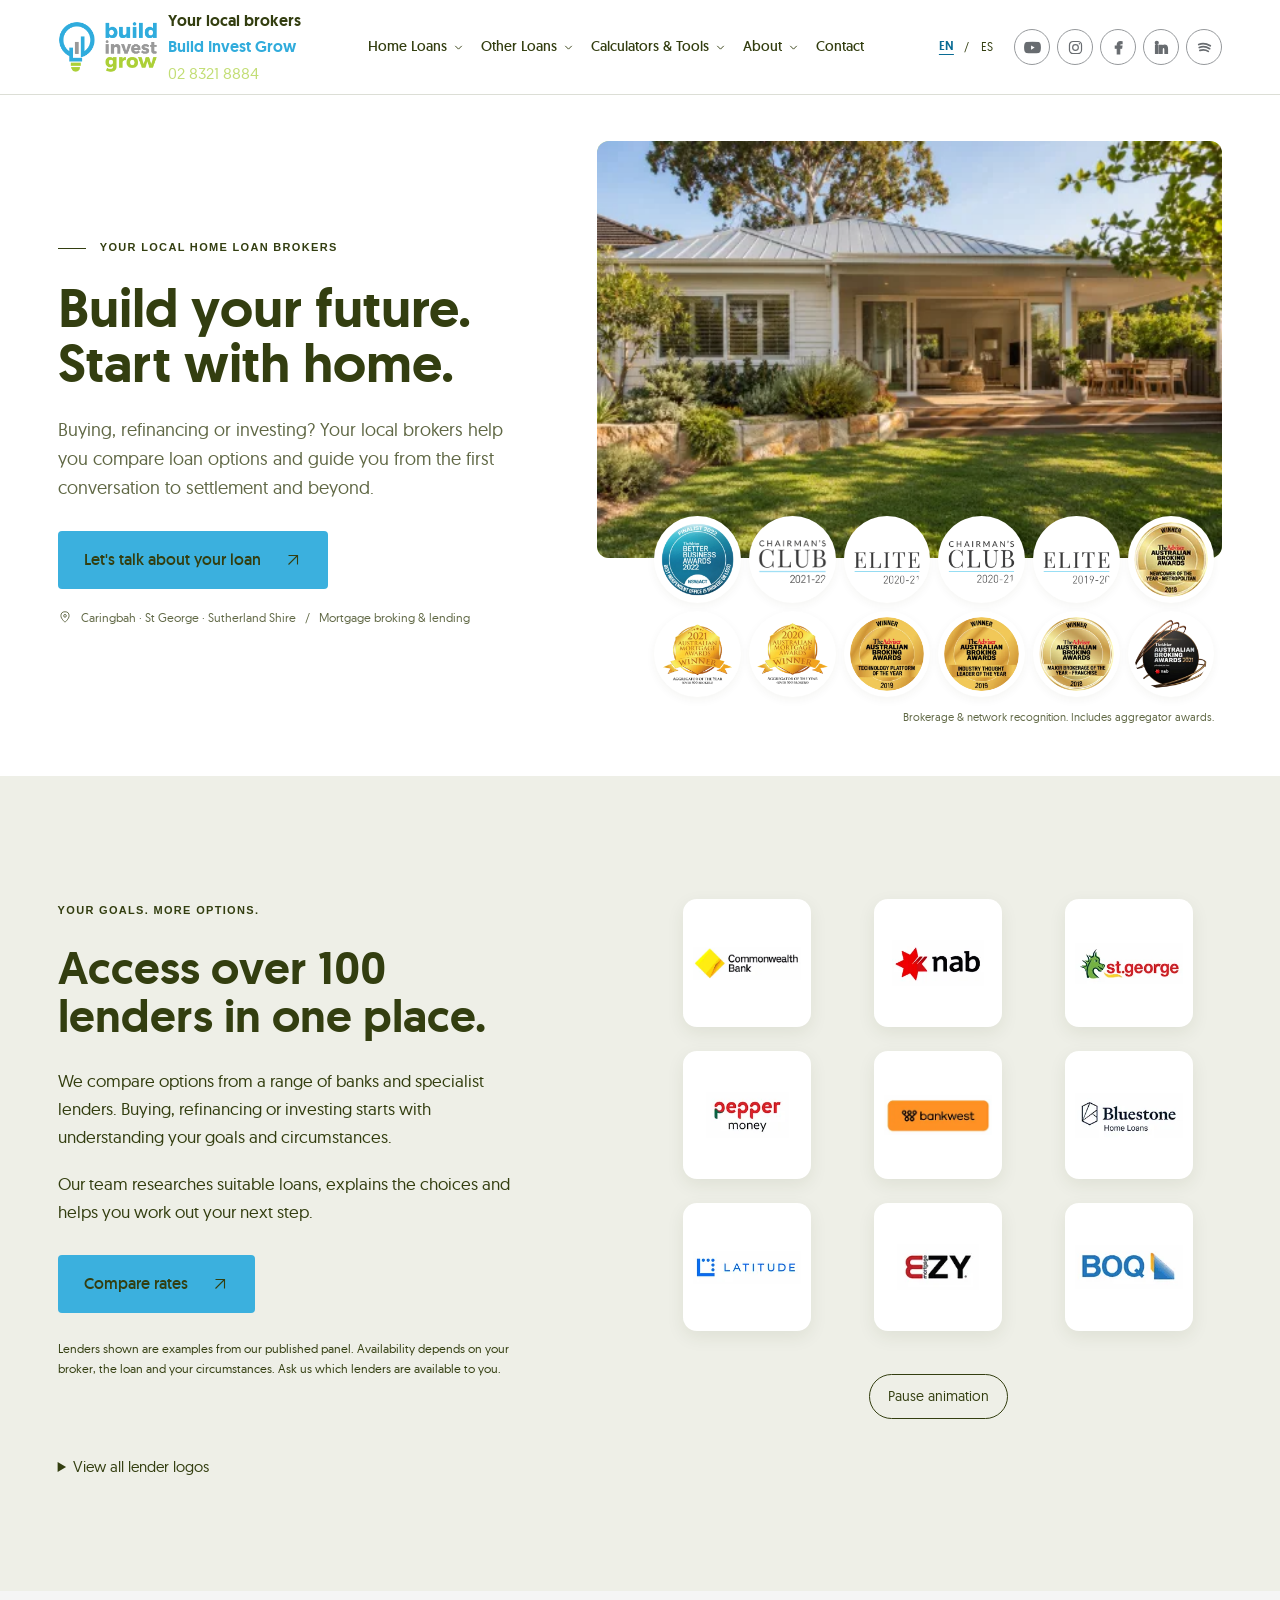
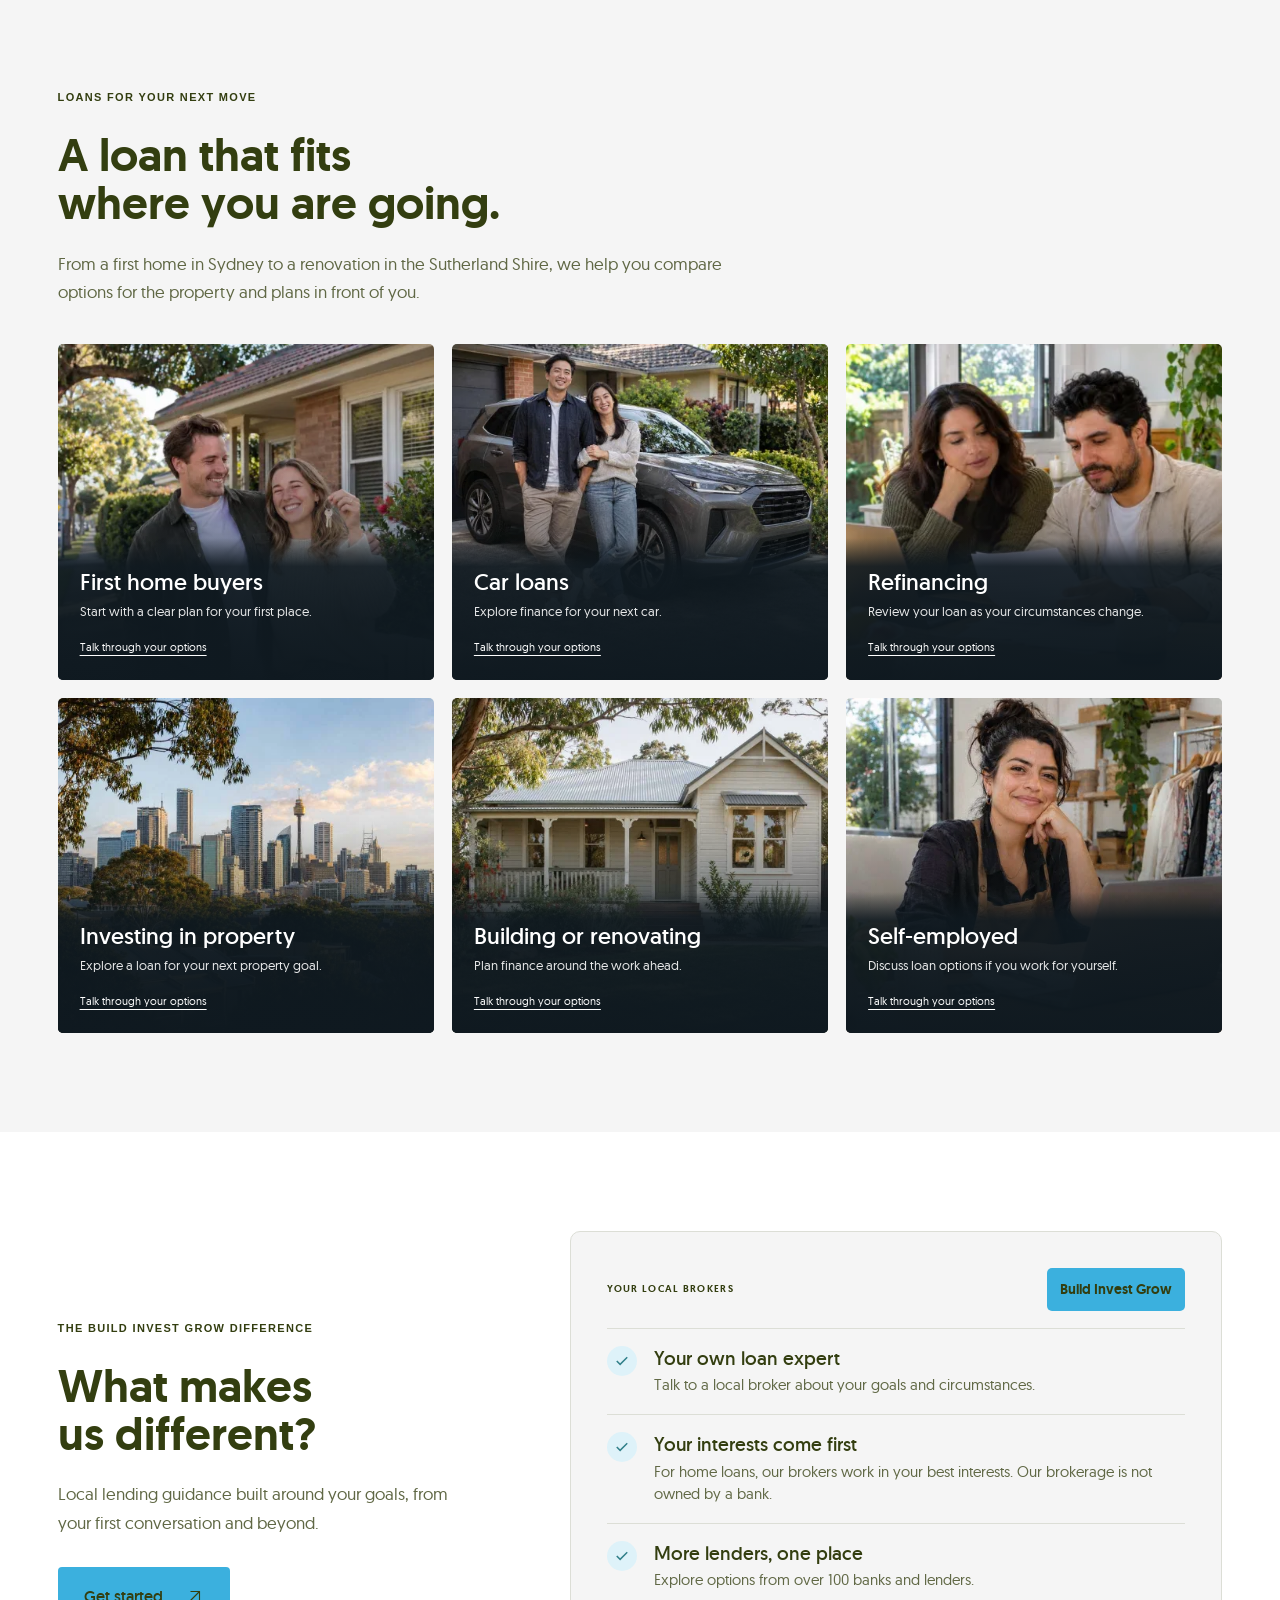
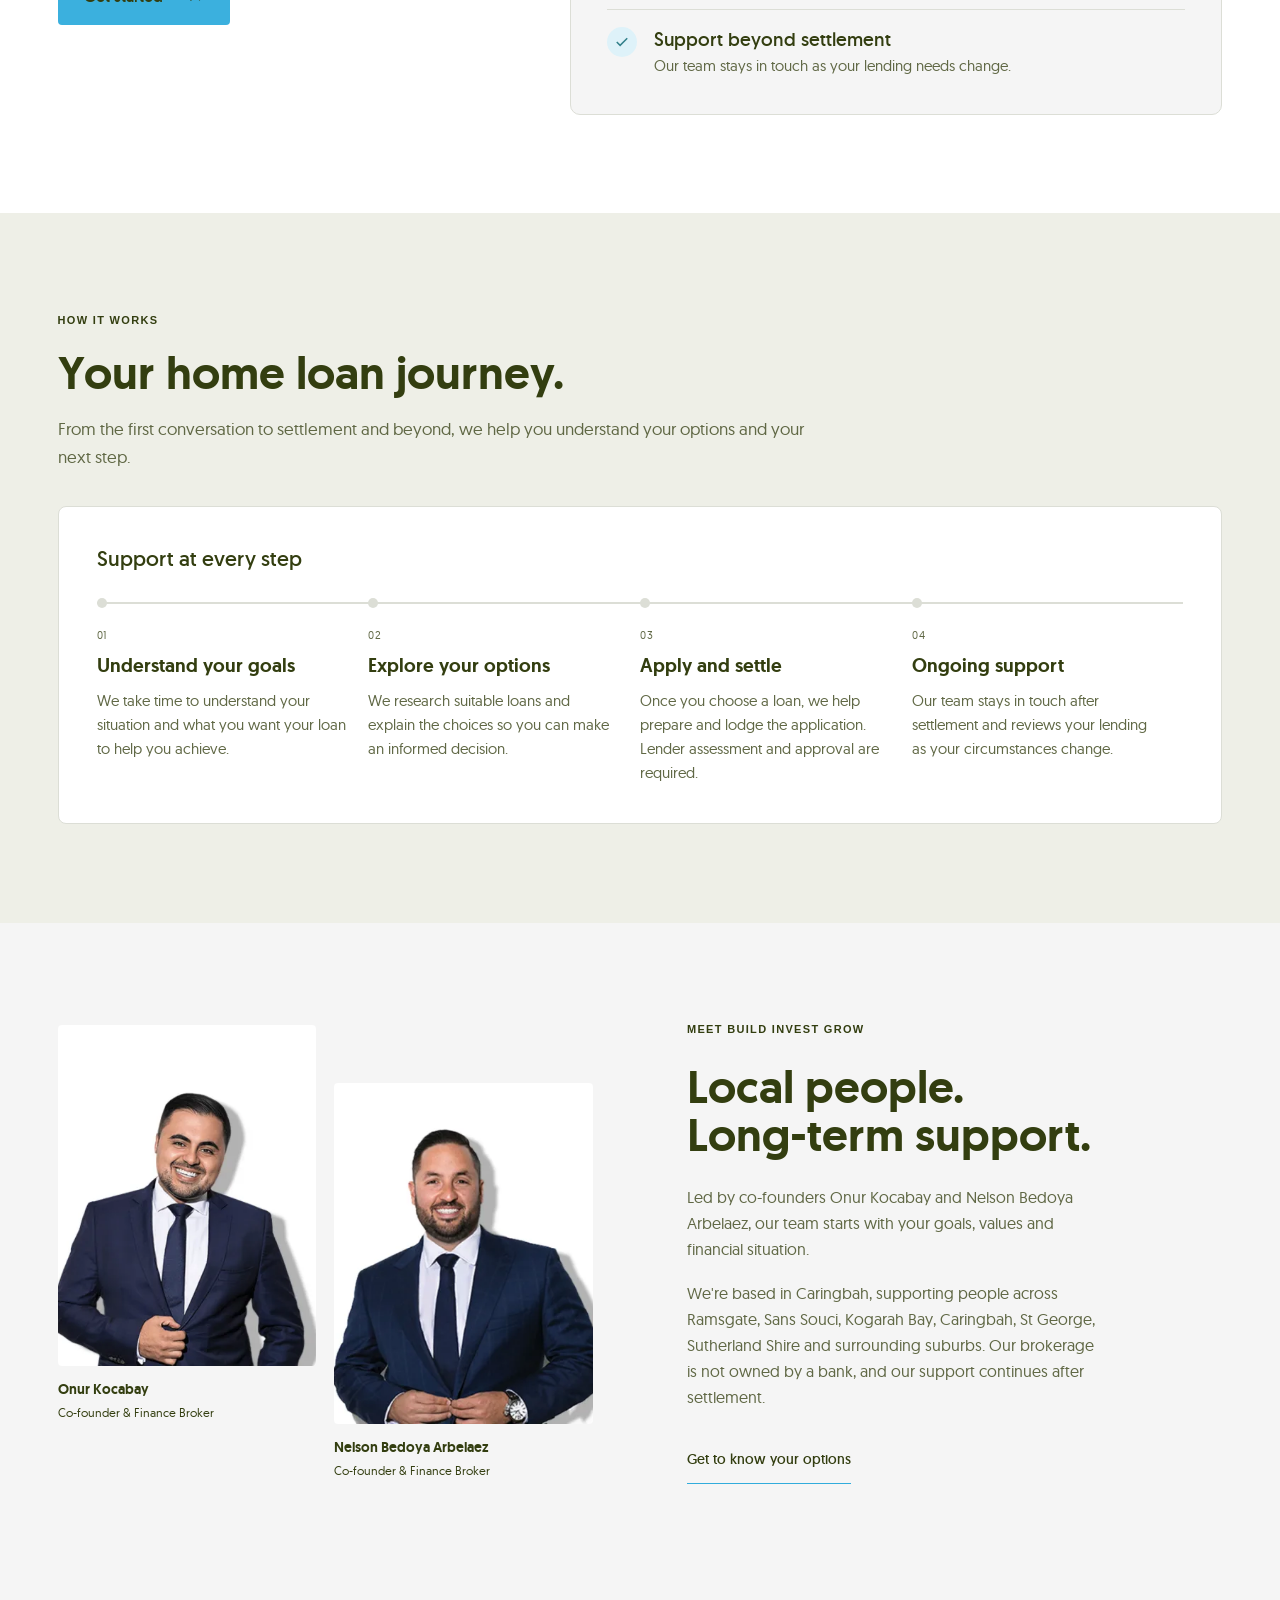
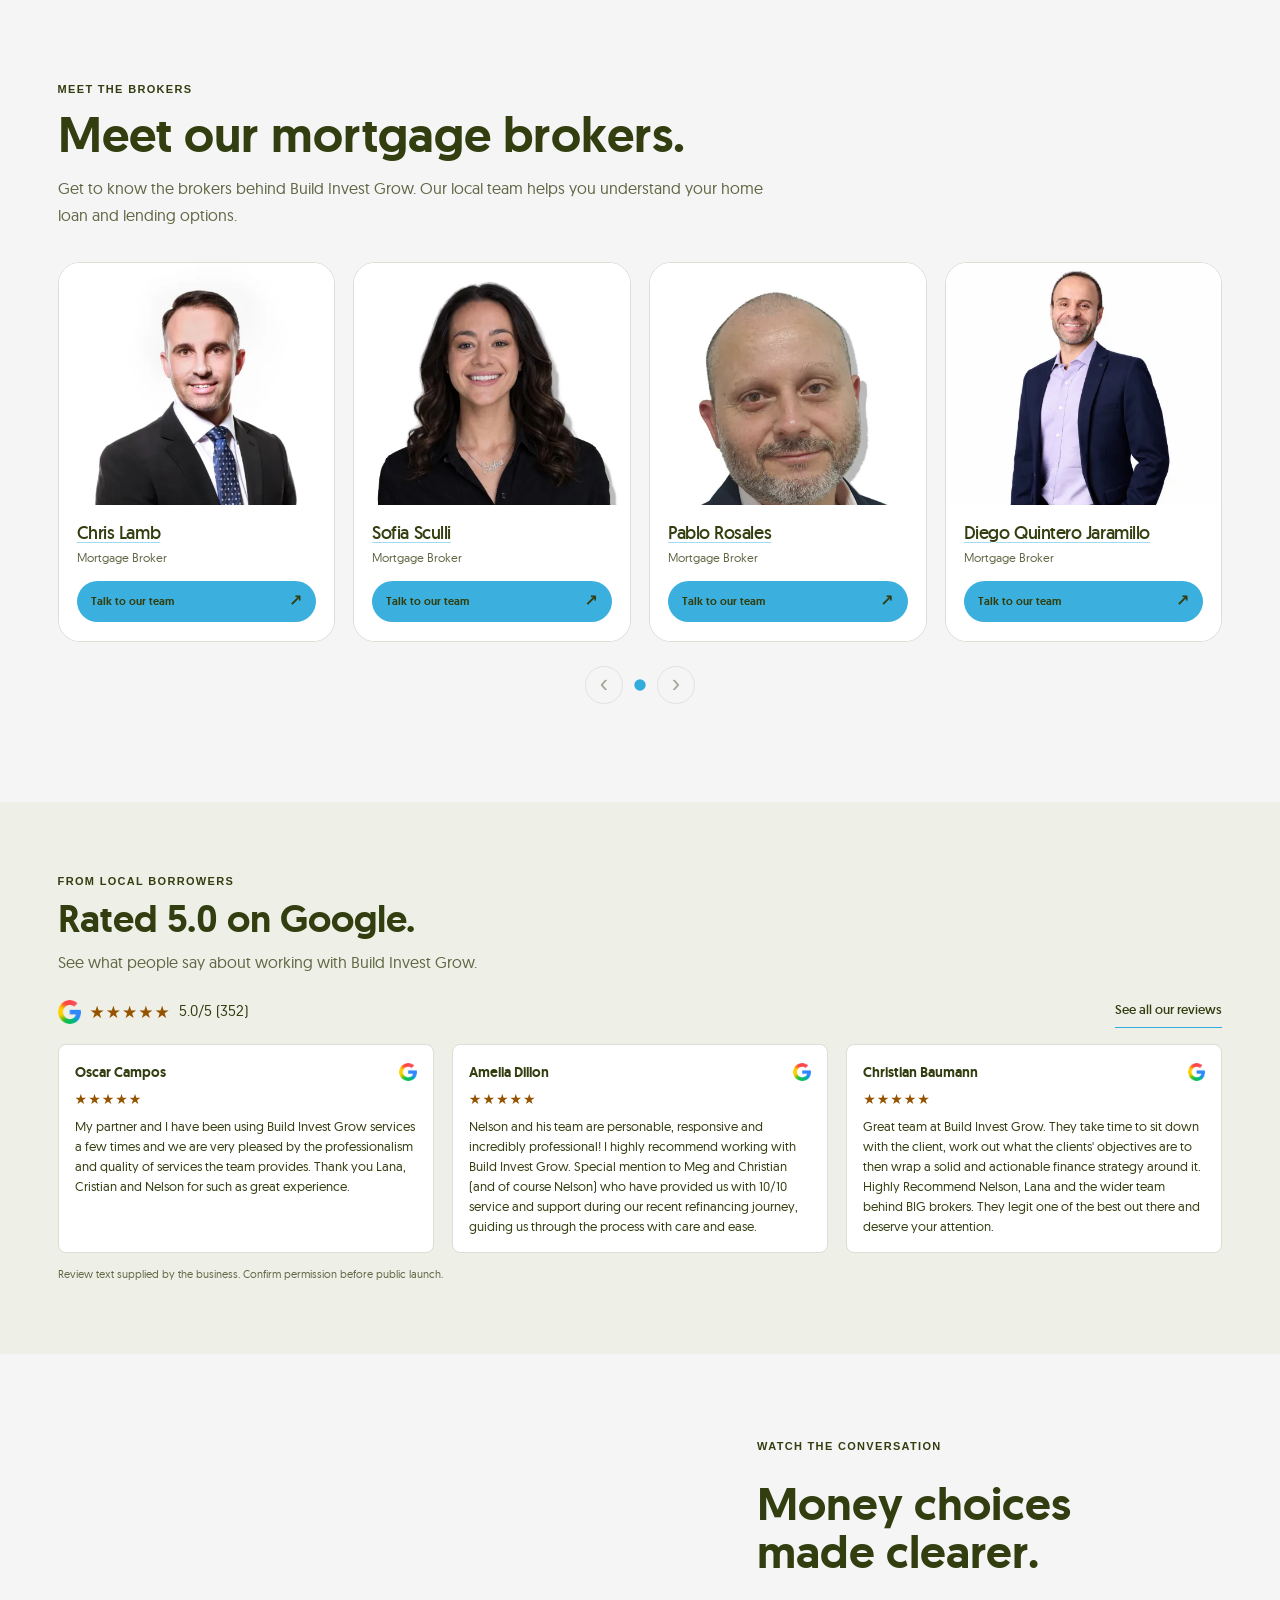
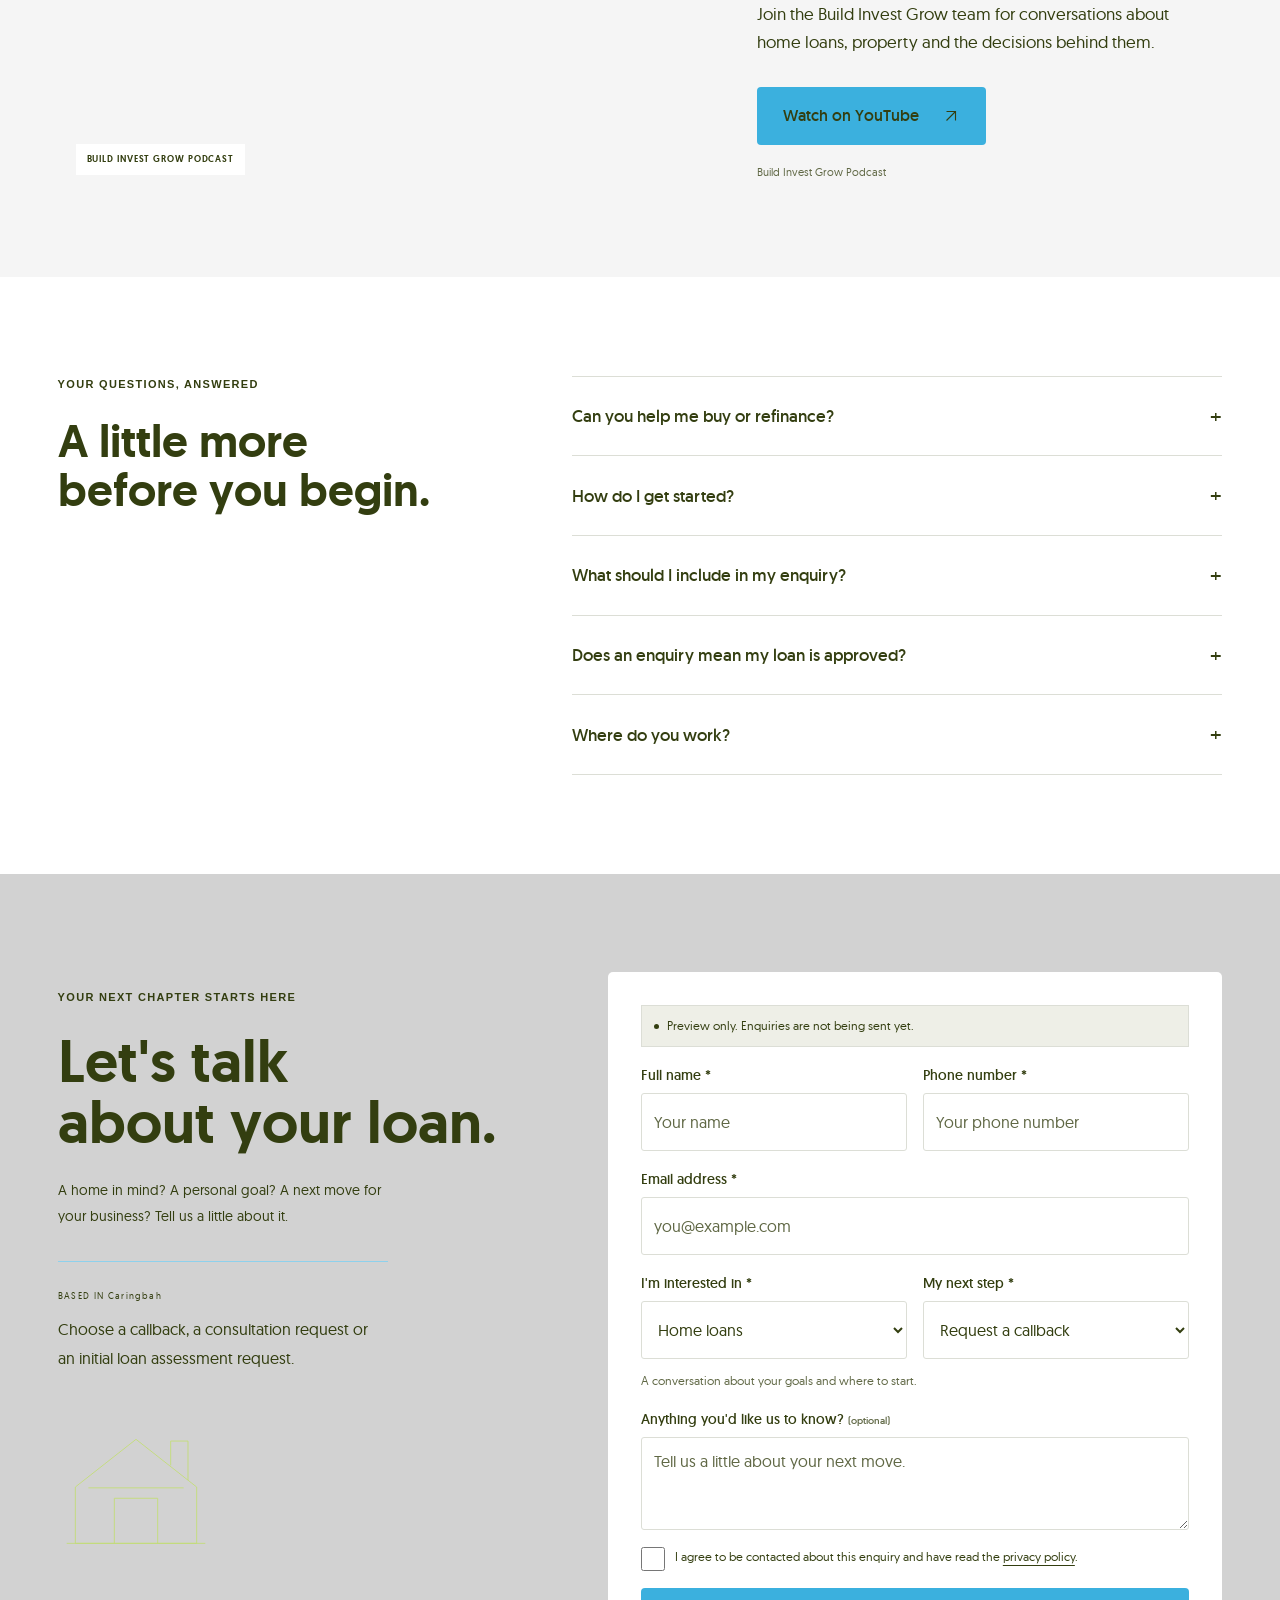
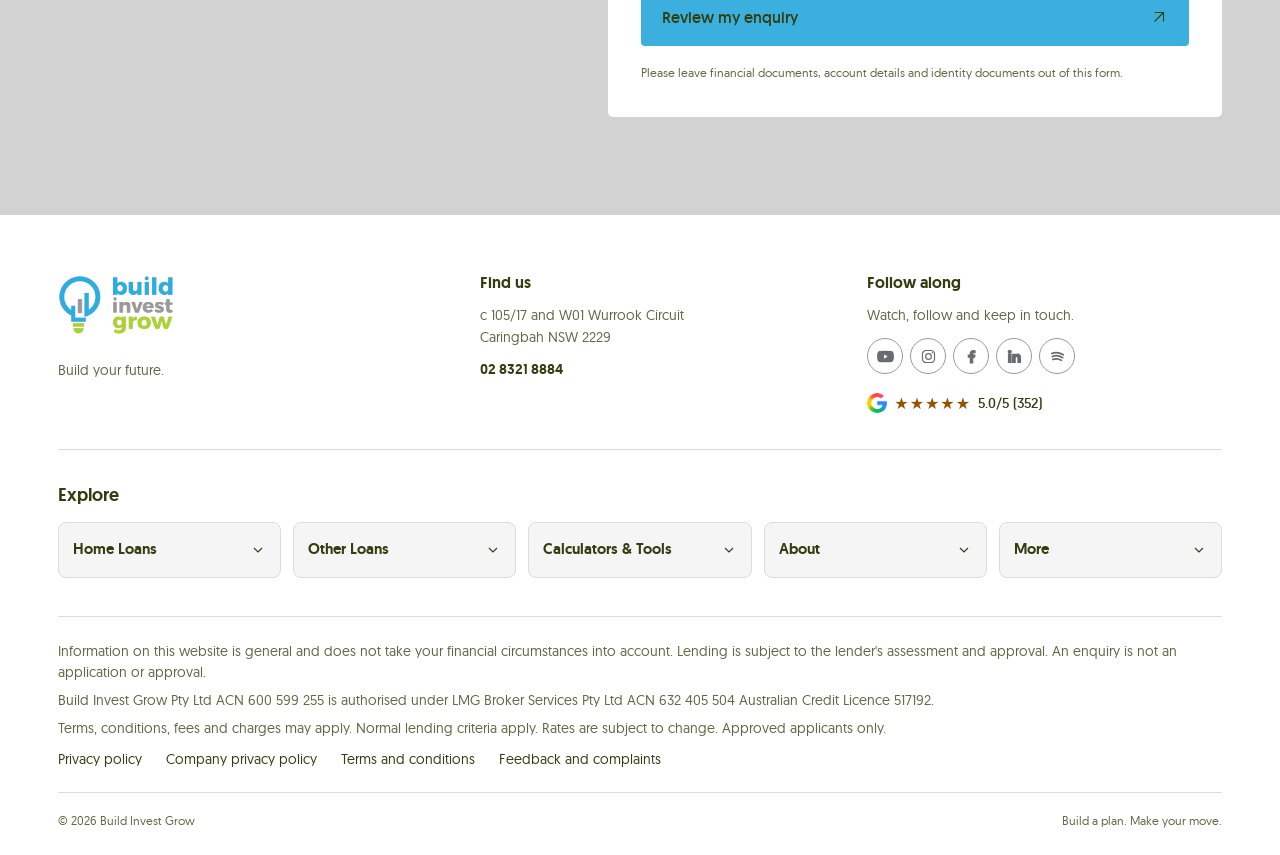
==== commit 5ab0f130: "Fix mobile menu and sync latest preview" ====
--- a/index.html
+++ b/index.html
@@ -16,14 +16,14 @@
 <meta property="og:title" content="Home Loans Sydney | Build Invest Grow">
 <meta property="og:description" content="Explore home loans with Build Invest Grow in Sydney. Enquire about your next home, personal lending or commercial finance and choose your next step.">
 <meta property="og:locale" content="en_AU">
-<meta property="og:image" content="https://fdelpiero.github.io/build-invest-grow-preview/img/social-social.a2dca58a.jpg">
+<meta property="og:image" content="PENDIENTE">
 <meta property="og:image:width" content="1200">
 <meta property="og:image:height" content="630">
 <meta property="og:image:alt" content="Home Loans Sydney | Build Invest Grow">
 <meta name="twitter:card" content="summary_large_image">
 <meta name="twitter:title" content="Home Loans Sydney | Build Invest Grow">
 <meta name="twitter:description" content="Explore home loans with Build Invest Grow in Sydney. Enquire about your next home, personal lending or commercial finance and choose your next step.">
-<meta name="twitter:image" content="https://fdelpiero.github.io/build-invest-grow-preview/img/social-social.a2dca58a.jpg">
+<meta name="twitter:image" content="PENDIENTE">
 
 <link rel="stylesheet" href="./css/sitio-portable.css">
 <style>:root{--primario:#31ACDC;--secundario:#C3DE76;--tinta:#333E10;--fondo:#FFFFFF;--sobre-primario:#333E10;--primario-boton:#3BB0DE;--sobre-secundario:#333E10;--secundario-boton:#C3DE76;--escenario-a:#5ABDE3;--escenario-b:#C3DE76;--sobre-escenario:#333E10;--primario-texto:#32808A;--secundario-texto:#657634;--fuente-texto:'Geomanist', system-ui, -apple-system, 'Segoe UI', Roboto, 'Helvetica Neue', Arial, sans-serif;--fuente-titulos:'Geomanist', system-ui, -apple-system, 'Segoe UI', Roboto, 'Helvetica Neue', Arial, sans-serif}</style>
@@ -40,7 +40,7 @@
     <div class="brand-lockup"><a class="marca" href="./" aria-label="Build Invest Grow home"><img src="./img/logo.b6537362.svg" alt="Build Invest Grow" width="362" height="187" decoding="async"></a><div class="broker-identity"><p class="broker-label">Your local brokers</p><p class="broker-name">Build Invest Grow</p><a class="broker-phone" href="tel:0283218884">02 8321 8884</a></div></div>
     <nav class="menu" id="menu" aria-label="Main navigation">
 <details class="nav-group">
-     <summary><span>Home Loans</span><svg viewBox="0 0 24 24" fill="none" stroke="currentColor" stroke-width="1.7" aria-hidden="true"><path d="m6 9 6 6 6-6"/build-invest-grow-preview/></svg></summary>
+     <summary><span>Home Loans</span><svg viewBox="0 0 24 24" fill="none" stroke="currentColor" stroke-width="1.7" aria-hidden="true"><path d="m6 9 6 6 6-6"/></svg></summary>
      <ul>
      <li><a href="https://www.buildinvestgrow.com.au/home-loans/first-home-loans/" target="_blank" rel="noopener noreferrer" aria-describedby="external-link-note">First Home Loans</a></li>
      <li><a href="https://www.buildinvestgrow.com.au/home-loans/next-home-loans/" target="_blank" rel="noopener noreferrer" aria-describedby="external-link-note">Next Home Loans</a></li>
@@ -51,7 +51,7 @@
     </ul>
     </details>
 <details class="nav-group">
-     <summary><span>Other Loans</span><svg viewBox="0 0 24 24" fill="none" stroke="currentColor" stroke-width="1.7" aria-hidden="true"><path d="m6 9 6 6 6-6"/build-invest-grow-preview/></svg></summary>
+     <summary><span>Other Loans</span><svg viewBox="0 0 24 24" fill="none" stroke="currentColor" stroke-width="1.7" aria-hidden="true"><path d="m6 9 6 6 6-6"/></svg></summary>
      <ul>
      <li><a href="https://www.buildinvestgrow.com.au/other-loans/personal-loans/" target="_blank" rel="noopener noreferrer" aria-describedby="external-link-note">Personal Loans</a></li>
      <li><a href="https://www.buildinvestgrow.com.au/other-loans/commercial-loans/" target="_blank" rel="noopener noreferrer" aria-describedby="external-link-note">Commercial Loans</a></li>
@@ -64,7 +64,7 @@
     </ul>
     </details>
 <details class="nav-group">
-     <summary><span>Calculators &amp; Tools</span><svg viewBox="0 0 24 24" fill="none" stroke="currentColor" stroke-width="1.7" aria-hidden="true"><path d="m6 9 6 6 6-6"/build-invest-grow-preview/></svg></summary>
+     <summary><span>Calculators &amp; Tools</span><svg viewBox="0 0 24 24" fill="none" stroke="currentColor" stroke-width="1.7" aria-hidden="true"><path d="m6 9 6 6 6-6"/></svg></summary>
      <ul>
      <li><a href="https://www.buildinvestgrow.com.au/calculators-tools/compare-rates/" target="_blank" rel="noopener noreferrer" aria-describedby="external-link-note">Compare Rates</a></li>
      <li><a href="https://www.buildinvestgrow.com.au/calculators-tools/calculators/" target="_blank" rel="noopener noreferrer" aria-describedby="external-link-note">Calculators</a></li>
@@ -72,7 +72,7 @@
     </ul>
     </details>
 <details class="nav-group">
-     <summary><span>About</span><svg viewBox="0 0 24 24" fill="none" stroke="currentColor" stroke-width="1.7" aria-hidden="true"><path d="m6 9 6 6 6-6"/build-invest-grow-preview/></svg></summary>
+     <summary><span>About</span><svg viewBox="0 0 24 24" fill="none" stroke="currentColor" stroke-width="1.7" aria-hidden="true"><path d="m6 9 6 6 6-6"/></svg></summary>
      <ul>
      <li><a href="https://www.buildinvestgrow.com.au/about/our-team/" target="_blank" rel="noopener noreferrer" aria-describedby="external-link-note">Our Team</a></li>
      <li><a href="https://www.buildinvestgrow.com.au/about/working-with-a-broker/" target="_blank" rel="noopener noreferrer" aria-describedby="external-link-note">Working With A Broker</a></li>
@@ -88,10 +88,11 @@
 <div class="header-actions">
 <div class="language-switch" role="group" aria-label="Choose language"><button type="button" data-lang="en" aria-pressed="true">EN</button><span aria-hidden="true">/</span><button type="button" data-lang="es" aria-pressed="false">ES</button></div>
     <nav class="social-nav" aria-label="Build Invest Grow social channels">
-      <a href="https://www.youtube.com/@BuildInvestGrowPodcast" data-href-en="https://www.youtube.com/@BuildInvestGrowPodcast" data-href-es="https://www.youtube.com/@ConstruyeInvierteCrecePodcast" aria-label="Watch the Build Invest Grow Podcast on YouTube" target="_blank" rel="noopener noreferrer" aria-describedby="external-link-note"><svg viewBox="0 0 24 24" aria-hidden="true"><path d="M22.5 7.2a2.9 2.9 0 0 0-2-2C18.7 4.7 12 4.7 12 4.7s-6.7 0-8.5.5a2.9 2.9 0 0 0-2 2A30 30 0 0 0 1 12a30 30 0 0 0 .5 4.8 2.9 2.9 0 0 0 2 2c1.8.5 8.5.5 8.5.5s6.7 0 8.5-.5a2.9 2.9 0 0 0 2-2A30 30 0 0 0 23 12a30 30 0 0 0-.5-4.8Z"/build-invest-grow-preview/><path class="social-play" d="m10 9 5 3-5 3Z"/build-invest-grow-preview/></svg><span>YouTube</span></a>
-      <a href="https://www.instagram.com/build.invest.grow/" data-href-en="https://www.instagram.com/build.invest.grow/" data-href-es="https://www.instagram.com/build.invest.grow.espanol/" aria-label="Follow Build Invest Grow on Instagram" target="_blank" rel="noopener noreferrer" aria-describedby="external-link-note"><svg viewBox="0 0 24 24" aria-hidden="true"><rect x="3.5" y="3.5" width="17" height="17" rx="5"/build-invest-grow-preview/><circle cx="12" cy="12" r="4"/build-invest-grow-preview/><circle class="social-dot" cx="17.5" cy="6.7" r="1"/build-invest-grow-preview/></svg><span>Instagram</span></a>
-      <a href="https://www.facebook.com/buildinvestgrow/" aria-label="Follow Build Invest Grow on Facebook" target="_blank" rel="noopener noreferrer" aria-describedby="external-link-note"><svg viewBox="0 0 24 24" aria-hidden="true"><path d="M13.7 21v-8h2.7l.4-3h-3.1V8.1c0-.9.3-1.5 1.6-1.5H17V4a16 16 0 0 0-2.5-.2c-2.5 0-4.2 1.5-4.2 4.2V10H7.5v3h2.8v8Z"/build-invest-grow-preview/></svg><span>Facebook</span></a>
-      <a class="linkedin" href="https://www.linkedin.com/company/build-invest-grow" aria-label="Follow Build Invest Grow on LinkedIn" target="_blank" rel="noopener noreferrer" aria-describedby="external-link-note"><svg viewBox="0 0 24 24" aria-hidden="true"><path d="M20.447 20.452h-3.554v-5.569c0-1.328-.027-3.037-1.852-3.037-1.853 0-2.136 1.447-2.136 2.941v5.665H9.35V9h3.414v1.561h.049c.476-.9 1.636-1.849 3.369-1.849 3.602 0 4.268 2.371 4.268 5.455v6.285zM5.337 7.433a2.062 2.062 0 1 1 0-4.124 2.062 2.062 0 0 1 0 4.124zm1.782 13.019H3.555V9h3.564v11.452z"/build-invest-grow-preview/></svg><span>LinkedIn</span></a>
+      <a href="https://www.youtube.com/@BuildInvestGrowPodcast" data-href-en="https://www.youtube.com/@BuildInvestGrowPodcast" data-href-es="https://www.youtube.com/@ConstruyeInvierteCrecePodcast" aria-label="Watch the Build Invest Grow Podcast on YouTube" target="_blank" rel="noopener noreferrer" aria-describedby="external-link-note"><svg viewBox="0 0 24 24" aria-hidden="true"><path d="M22.5 7.2a2.9 2.9 0 0 0-2-2C18.7 4.7 12 4.7 12 4.7s-6.7 0-8.5.5a2.9 2.9 0 0 0-2 2A30 30 0 0 0 1 12a30 30 0 0 0 .5 4.8 2.9 2.9 0 0 0 2 2c1.8.5 8.5.5 8.5.5s6.7 0 8.5-.5a2.9 2.9 0 0 0 2-2A30 30 0 0 0 23 12a30 30 0 0 0-.5-4.8Z"/><path class="social-play" d="m10 9 5 3-5 3Z"/></svg><span>YouTube</span></a>
+      <a href="https://www.instagram.com/build.invest.grow/" data-href-en="https://www.instagram.com/build.invest.grow/" data-href-es="https://www.instagram.com/build.invest.grow.espanol/" aria-label="Follow Build Invest Grow on Instagram" target="_blank" rel="noopener noreferrer" aria-describedby="external-link-note"><svg viewBox="0 0 24 24" aria-hidden="true"><rect x="3.5" y="3.5" width="17" height="17" rx="5"/><circle cx="12" cy="12" r="4"/><circle class="social-dot" cx="17.5" cy="6.7" r="1"/></svg><span>Instagram</span></a>
+      <a href="https://www.facebook.com/buildinvestgrow/" data-href-en="https://www.facebook.com/buildinvestgrow/" data-href-es="https://www.facebook.com/profile.php?id=61592257426885" aria-label="Follow Build Invest Grow on Facebook" target="_blank" rel="noopener noreferrer" aria-describedby="external-link-note"><svg viewBox="0 0 24 24" aria-hidden="true"><path d="M13.7 21v-8h2.7l.4-3h-3.1V8.1c0-.9.3-1.5 1.6-1.5H17V4a16 16 0 0 0-2.5-.2c-2.5 0-4.2 1.5-4.2 4.2V10H7.5v3h2.8v8Z"/></svg><span>Facebook</span></a>
+      <a class="linkedin" href="https://www.linkedin.com/company/build-invest-grow" aria-label="Follow Build Invest Grow on LinkedIn" target="_blank" rel="noopener noreferrer" aria-describedby="external-link-note"><svg viewBox="0 0 24 24" aria-hidden="true"><path d="M20.447 20.452h-3.554v-5.569c0-1.328-.027-3.037-1.852-3.037-1.853 0-2.136 1.447-2.136 2.941v5.665H9.35V9h3.414v1.561h.049c.476-.9 1.636-1.849 3.369-1.849 3.602 0 4.268 2.371 4.268 5.455v6.285zM5.337 7.433a2.062 2.062 0 1 1 0-4.124 2.062 2.062 0 0 1 0 4.124zm1.782 13.019H3.555V9h3.564v11.452z"/></svg><span>LinkedIn</span></a>
+      <a class="spotify" href="https://open.spotify.com/show/3sL9Od9D4qcbs21DajPcur?si=eac43c6ad31d4572" data-href-en="https://open.spotify.com/show/3sL9Od9D4qcbs21DajPcur?si=eac43c6ad31d4572" data-href-es="https://open.spotify.com/show/5v3Gy5aUdSrb6Y3PJ2nruF?si=1e4a8a9021b74bbc" aria-label="Listen to Build Invest Grow on Spotify" target="_blank" rel="noopener noreferrer" aria-describedby="external-link-note"><svg viewBox="0 0 24 24" aria-hidden="true"><path d="M4.7 8.2c4.2-1.7 10.2-1 14.6 1.7"/><path d="M5.4 12c4-1.5 9.4-.8 13.1 1.5"/><path d="M6.2 15.7c3.5-1.2 7.8-.7 10.6 1.2"/></svg><span>Spotify</span></a>
     </nav>
     </div>
     <button class="menu-boton" type="button" data-menu-boton aria-expanded="false" aria-controls="menu" aria-label="Open menu"><span></span><span></span></button>
@@ -106,7 +107,7 @@
     <h1>Build your future.<br><em>Start with home.</em></h1>
     <p class="hero-lead">Buying, refinancing or investing? Your local brokers help you compare loan options and guide you from the first conversation to settlement and beyond.</p>
     <a class="boton boton-principal hero-cta" href="./#contact">Let&#39;s talk about your loan</a>
-    <div class="hero-location"><svg viewBox="0 0 24 24" fill="none" stroke="currentColor" stroke-width="1.6" aria-hidden="true"><path d="M19 10c0 5-7 11-7 11S5 15 5 10a7 7 0 0 1 14 0Z"/build-invest-grow-preview/><circle cx="12" cy="10" r="2.3"/build-invest-grow-preview/></svg><span>Caringbah · St George · Sutherland Shire<span class="location-divider" aria-hidden="true">/</span>Mortgage broking &amp; lending</span></div>
+    <div class="hero-location"><svg viewBox="0 0 24 24" fill="none" stroke="currentColor" stroke-width="1.6" aria-hidden="true"><path d="M19 10c0 5-7 11-7 11S5 15 5 10a7 7 0 0 1 14 0Z"/><circle cx="12" cy="10" r="2.3"/></svg><span>Caringbah · St George · Sutherland Shire<span class="location-divider" aria-hidden="true">/</span>Mortgage broking &amp; lending</span></div>
    </div>
    <figure class="hero-figure">
     <div class="hero-image-wrap"><img src="./img/nsw-home-v2-960.b17243da.webp" srcset="./img/nsw-home-v2-480.1eee45b6.webp 480w, ./img/nsw-home-v2-960.b17243da.webp 960w, ./img/nsw-home-v2-1200.40e33619.webp 1200w" sizes="(min-width: 1400px) 650px, (min-width: 651px) 51vw, calc(100vw - 46px)" class="hero-image" alt="Illustrative NSW coastal-style home with a timber deck, open living room and native garden" width="1200" height="800" fetchpriority="high"></div>
@@ -149,7 +150,6 @@
    </div>
   </div>
  </section>
- <div class="service-strip"><div class="contenedor strip-inner"><p>LENDING FOR<br> <strong>YOUR NEXT MOVE</strong></p><span>Home loans</span><span>Personal loans</span><span>Commercial finance</span><span class="strip-arrow" aria-hidden="true"><svg class="arrow-icon" viewBox="0 0 24 24" fill="none" stroke="currentColor" stroke-width="1.5" aria-hidden="true"><path d="M6 18 18 6M6 6h12v12"/build-invest-grow-preview/></svg></span></div></div>
  <section class="difference-section section" id="start" aria-labelledby="difference-heading">
   <div class="contenedor difference-grid">
    <div class="difference-intro" data-aparece>
@@ -161,10 +161,10 @@
    <div class="difference-panel" data-aparece>
     <div class="difference-panel-heading"><span>YOUR LOCAL BROKERS</span><strong>Build Invest Grow</strong></div>
     <ul class="difference-list">
-     <li><span class="difference-check" aria-hidden="true"><svg viewBox="0 0 24 24" fill="none" stroke="currentColor" stroke-width="2"><path d="m5 12 4.5 4.5L19 7"/build-invest-grow-preview/></svg></span><div><h3>Your own loan expert</h3><p>Talk to a local broker about your goals and circumstances.</p></div></li>
-     <li><span class="difference-check" aria-hidden="true"><svg viewBox="0 0 24 24" fill="none" stroke="currentColor" stroke-width="2"><path d="m5 12 4.5 4.5L19 7"/build-invest-grow-preview/></svg></span><div><h3>Your interests come first</h3><p>For home loans, our brokers work in your best interests. Our brokerage is not owned by a bank.</p></div></li>
-     <li><span class="difference-check" aria-hidden="true"><svg viewBox="0 0 24 24" fill="none" stroke="currentColor" stroke-width="2"><path d="m5 12 4.5 4.5L19 7"/build-invest-grow-preview/></svg></span><div><h3>More lenders, one place</h3><p>Explore options from over 100 banks and lenders.</p></div></li>
-     <li><span class="difference-check" aria-hidden="true"><svg viewBox="0 0 24 24" fill="none" stroke="currentColor" stroke-width="2"><path d="m5 12 4.5 4.5L19 7"/build-invest-grow-preview/></svg></span><div><h3>Support beyond settlement</h3><p>Our team stays in touch as your lending needs change.</p></div></li>
+     <li><span class="difference-check" aria-hidden="true"><svg viewBox="0 0 24 24" fill="none" stroke="currentColor" stroke-width="2"><path d="m5 12 4.5 4.5L19 7"/></svg></span><div><h3>Your own loan expert</h3><p>Talk to a local broker about your goals and circumstances.</p></div></li>
+     <li><span class="difference-check" aria-hidden="true"><svg viewBox="0 0 24 24" fill="none" stroke="currentColor" stroke-width="2"><path d="m5 12 4.5 4.5L19 7"/></svg></span><div><h3>Your interests come first</h3><p>For home loans, our brokers work in your best interests. Our brokerage is not owned by a bank.</p></div></li>
+     <li><span class="difference-check" aria-hidden="true"><svg viewBox="0 0 24 24" fill="none" stroke="currentColor" stroke-width="2"><path d="m5 12 4.5 4.5L19 7"/></svg></span><div><h3>More lenders, one place</h3><p>Explore options from over 100 banks and lenders.</p></div></li>
+     <li><span class="difference-check" aria-hidden="true"><svg viewBox="0 0 24 24" fill="none" stroke="currentColor" stroke-width="2"><path d="m5 12 4.5 4.5L19 7"/></svg></span><div><h3>Support beyond settlement</h3><p>Our team stays in touch as your lending needs change.</p></div></li>
     </ul>
    </div>
   </div>
@@ -243,18 +243,24 @@
     <p>See what people say about working with Build Invest Grow.</p>
    </div>
    <div class="reviews-summary" data-aparece>
-    <div class="reviews-rating" role="img" aria-label="Google rating: 5 out of 5 stars">
-     <img src="./img/google-g-original-47.6ba72944.webp" class="google-logo" alt="" width="47" height="48" loading="lazy" decoding="async">
-     <span class="reviews-stars" aria-hidden="true">★★★★★</span><span>5.0/5</span>
+    <div class="reviews-rating">
+     <img src="./img/google-g-original-47.6ba72944.webp" class="google-logo" alt="Google" width="47" height="48" loading="lazy" decoding="async">
+     <span class="reviews-stars" aria-hidden="true">★★★★★</span><span class="reviews-score">5.0/5 (352)</span>
     </div>
     <a class="text-link" href="https://www.google.com/maps/search/?api=1&amp;query=Build+Invest+Grow+Caringbah+NSW" target="_blank" rel="noopener noreferrer" aria-describedby="external-link-note">See all our reviews</a>
    </div>
    <div class="review-samples">
-    <article class="review-card" data-aparece><div class="review-card-head"><strong>John Rafla</strong><img src="./img/google-g-original-47.6ba72944.webp" class="google-logo" alt="" width="47" height="48" loading="lazy" decoding="async"></div><div class="review-card-stars" role="img" aria-label="5 out of 5 stars">★★★★★</div><p>“From start to finish, Nelson was professional, knowledgeable, and incredibly supportive.”</p></article>
-    <article class="review-card" data-aparece><div class="review-card-head"><strong>Angela J</strong><img src="./img/google-g-original-47.6ba72944.webp" class="google-logo" alt="" width="47" height="48" loading="lazy" decoding="async"></div><div class="review-card-stars" role="img" aria-label="5 out of 5 stars">★★★★★</div><p>Their professionalism, expertise and dedication made a daunting process smooth and stress-free.</p></article>
-    <article class="review-card" data-aparece><div class="review-card-head"><strong>Krystal</strong><img src="./img/google-g-original-47.6ba72944.webp" class="google-logo" alt="" width="47" height="48" loading="lazy" decoding="async"></div><div class="review-card-stars" role="img" aria-label="5 out of 5 stars">★★★★★</div><p>Responsive, professional and incredibly supportive across multiple property purchases.</p></article>
-   </div>
-   <p class="review-preview-note">Static review excerpts and summaries. Confirm wording and permission before publishing.</p>
+    <article class="review-card" data-aparece><div class="review-card-head"><strong>Oscar Campos</strong><img src="./img/google-g-original-47.6ba72944.webp" class="google-logo" alt="Google" width="47" height="48" loading="lazy" decoding="async"></div><div class="review-card-stars" role="img" aria-label="5 out of 5 stars">★★★★★</div><p>My partner and I have been using Build Invest Grow services a few times and we are very pleased by the professionalism and quality of services the team provides. Thank you Lana, Cristian and Nelson for such as great experience.</p></article>
+    <article class="review-card" data-aparece><div class="review-card-head"><strong>Amelia Dillon</strong><img src="./img/google-g-original-47.6ba72944.webp" class="google-logo" alt="Google" width="47" height="48" loading="lazy" decoding="async"></div><div class="review-card-stars" role="img" aria-label="5 out of 5 stars">★★★★★</div><p>Nelson and his team are personable, responsive and incredibly professional! I highly recommend working with Build Invest Grow. Special mention to Meg and Christian (and of course Nelson) who have provided us with 10/10 service and support during our recent refinancing journey, guiding us through the process with care and ease.</p></article>
+    <article class="review-card" data-aparece><div class="review-card-head"><strong>Christian Baumann</strong><img src="./img/google-g-original-47.6ba72944.webp" class="google-logo" alt="Google" width="47" height="48" loading="lazy" decoding="async"></div><div class="review-card-stars" role="img" aria-label="5 out of 5 stars">★★★★★</div><p>Great team at Build Invest Grow. They take time to sit down with the client, work out what the clients' objectives are to then wrap a solid and actionable finance strategy around it. Highly Recommend Nelson, Lana and the wider team behind BIG brokers. They legit one of the best out there and deserve your attention.</p></article>
+   </div>
+   <p class="review-preview-note">Review text supplied by the business. Confirm permission before public launch.</p>
+  </div>
+ </section>
+ <section class="podcast-section section" id="podcast" aria-labelledby="podcast-heading">
+  <div class="contenedor podcast-grid">
+   <div class="podcast-media"><img src="./img/podcast-studio-table-16x9-900.32444ac6.webp" srcset="./img/podcast-studio-table-16x9-480.901820a1.webp 480w, ./img/podcast-studio-table-16x9-900.32444ac6.webp 900w" sizes="(min-width: 900px) 48vw, calc(100vw - 46px)" alt="Build Invest Grow Podcast hosts Onur Kocabay and Nelson Bedoya Arbelaez in the podcast studio" width="900" height="507" loading="lazy" decoding="async"><span class="podcast-badge">BUILD INVEST GROW PODCAST</span></div>
+   <div class="podcast-copy"><p class="eyebrow">WATCH THE CONVERSATION</p><h2 id="podcast-heading">Money choices<br><em>made clearer.</em></h2><p>Join the Build Invest Grow team for conversations about home loans, property and the decisions behind them.</p><a class="boton boton-principal" href="https://www.youtube.com/@BuildInvestGrowPodcast" data-href-en="https://www.youtube.com/@BuildInvestGrowPodcast" data-href-es="https://www.youtube.com/@ConstruyeInvierteCrecePodcast" target="_blank" rel="noopener noreferrer" aria-describedby="external-link-note">Watch on YouTube</a><p class="podcast-caption">Build Invest Grow Podcast</p></div>
   </div>
  </section>
  <section class="section faq-section" id="questions"><div class="contenedor faq-grid"><div data-aparece><p class="eyebrow">YOUR QUESTIONS, ANSWERED</p><h2>A little more<br> <em>before you begin.</em></h2></div><div class="preguntas" data-aparece>
@@ -264,13 +270,7 @@
   <details><summary>Does an enquiry mean my loan is approved?<span aria-hidden="true">+</span></summary><div><p>No. An enquiry is not a loan application or approval. Any application is subject to the lender's assessment, eligibility criteria and approval.</p></div></details>
   <details><summary>Where do you work?<span aria-hidden="true">+</span></summary><div><p>Our team is based in Caringbah and serves Ramsgate, Sans Souci, Kogarah Bay, Caringbah, St George, Sutherland Shire and surrounding suburbs. Choose a callback or consultation request to discuss your plans.</p></div></details>
  </div></div></section>
- <section class="podcast-section section" id="podcast" aria-labelledby="podcast-heading">
-  <div class="contenedor podcast-grid">
-   <div class="podcast-media"><img src="./img/podcast-episode-1-455.2a61fc6a.webp" alt="Build Invest Grow Podcast hosts Onur Kocabay and Nelson Bedoya Arbelaez in the podcast studio" width="455" height="208" loading="lazy" decoding="async"><span class="podcast-badge">BUILD INVEST GROW PODCAST</span></div>
-   <div class="podcast-copy"><p class="eyebrow">WATCH THE CONVERSATION</p><h2 id="podcast-heading">Money choices<br><em>made clearer.</em></h2><p>Join the Build Invest Grow team for conversations about home loans, property and the decisions behind them.</p><a class="boton boton-principal" href="https://www.youtube.com/@BuildInvestGrowPodcast" data-href-en="https://www.youtube.com/@BuildInvestGrowPodcast" data-href-es="https://www.youtube.com/@ConstruyeInvierteCrecePodcast" target="_blank" rel="noopener noreferrer" aria-describedby="external-link-note">Watch on YouTube</a><p class="podcast-caption">Build Invest Grow Podcast</p></div>
-  </div>
- </section>
- <section class="section contact-section" id="contact"><div class="contenedor contact-grid"><div class="contact-copy" data-aparece><p class="eyebrow">YOUR NEXT CHAPTER STARTS HERE</p><h2>Let's talk<br> about <em>your loan.</em></h2><p>A home in mind? A personal goal? A next move for your business? Tell us a little about it.</p><div class="contact-divider"></div><p class="contact-location">BASED IN Caringbah</p><p class="contact-small">Choose a callback, a consultation request or an initial loan assessment request.</p><svg class="contact-house" viewBox="0 0 180 150" fill="none" stroke="currentColor" stroke-width="1" aria-hidden="true"><path d="M20 75 90 20l70 55v65H20ZM65 140V88h50v52M130 50V22h20v45M35 76h110M10 140h160"/build-invest-grow-preview/></svg></div><div class="form-card" data-aparece><form method="post" action="./#contact" class="formulario" data-formulario autocomplete="on" aria-describedby="preview-note">
+ <section class="section contact-section" id="contact"><div class="contenedor contact-grid"><div class="contact-copy" data-aparece><p class="eyebrow">YOUR NEXT CHAPTER STARTS HERE</p><h2>Let's talk<br> about <em>your loan.</em></h2><p>A home in mind? A personal goal? A next move for your business? Tell us a little about it.</p><div class="contact-divider"></div><p class="contact-location">BASED IN Caringbah</p><p class="contact-small">Choose a callback, a consultation request or an initial loan assessment request.</p><svg class="contact-house" viewBox="0 0 180 150" fill="none" stroke="currentColor" stroke-width="1" aria-hidden="true"><path d="M20 75 90 20l70 55v65H20ZM65 140V88h50v52M130 50V22h20v45M35 76h110M10 140h160"/></svg></div><div class="form-card" data-aparece><form method="post" action="./#contact" class="formulario" data-formulario autocomplete="on" aria-describedby="preview-note">
  <p id="preview-note" class="preview-note"><span class="status-dot" aria-hidden="true"></span> Preview only. Enquiries are not being sent yet.</p>
  <div class="form-pair">
   <div class="campo"><label for="f-name">Full name <span aria-hidden="true">*</span></label><input id="f-name" name="nombre" autocomplete="name" required placeholder="Your name"><span class="error" aria-live="polite"></span></div>
@@ -307,14 +307,15 @@
    <div class="footer-connect">
     <h2 class="pie-titulo">Follow along</h2>
     <p>Watch, follow and keep in touch.</p>
-    <div class="footer-socials"><a href="https://www.youtube.com/@BuildInvestGrowPodcast" data-href-en="https://www.youtube.com/@BuildInvestGrowPodcast" data-href-es="https://www.youtube.com/@ConstruyeInvierteCrecePodcast" aria-label="Watch the Build Invest Grow Podcast on YouTube" target="_blank" rel="noopener noreferrer" aria-describedby="external-link-note"><svg viewBox="0 0 24 24" aria-hidden="true"><path d="M22.5 7.2a2.9 2.9 0 0 0-2-2C18.7 4.7 12 4.7 12 4.7s-6.7 0-8.5.5a2.9 2.9 0 0 0-2 2A30 30 0 0 0 1 12a30 30 0 0 0 .5 4.8 2.9 2.9 0 0 0 2 2c1.8.5 8.5.5 8.5.5s6.7 0 8.5-.5a2.9 2.9 0 0 0 2-2A30 30 0 0 0 23 12a30 30 0 0 0-.5-4.8Z"/build-invest-grow-preview/><path class="social-play" d="m10 9 5 3-5 3Z"/build-invest-grow-preview/></svg><span>YouTube</span></a><a href="https://www.instagram.com/build.invest.grow/" data-href-en="https://www.instagram.com/build.invest.grow/" data-href-es="https://www.instagram.com/build.invest.grow.espanol/" aria-label="Follow Build Invest Grow on Instagram" target="_blank" rel="noopener noreferrer" aria-describedby="external-link-note"><svg viewBox="0 0 24 24" aria-hidden="true"><rect x="3.5" y="3.5" width="17" height="17" rx="5"/build-invest-grow-preview/><circle cx="12" cy="12" r="4"/build-invest-grow-preview/><circle class="social-dot" cx="17.5" cy="6.7" r="1"/build-invest-grow-preview/></svg><span>Instagram</span></a><a href="https://www.facebook.com/buildinvestgrow/" aria-label="Follow Build Invest Grow on Facebook" target="_blank" rel="noopener noreferrer" aria-describedby="external-link-note"><svg viewBox="0 0 24 24" aria-hidden="true"><path d="M13.7 21v-8h2.7l.4-3h-3.1V8.1c0-.9.3-1.5 1.6-1.5H17V4a16 16 0 0 0-2.5-.2c-2.5 0-4.2 1.5-4.2 4.2V10H7.5v3h2.8v8Z"/build-invest-grow-preview/></svg><span>Facebook</span></a><a class="linkedin" href="https://www.linkedin.com/company/build-invest-grow" aria-label="Follow Build Invest Grow on LinkedIn" target="_blank" rel="noopener noreferrer" aria-describedby="external-link-note"><svg viewBox="0 0 24 24" aria-hidden="true"><path d="M20.447 20.452h-3.554v-5.569c0-1.328-.027-3.037-1.852-3.037-1.853 0-2.136 1.447-2.136 2.941v5.665H9.35V9h3.414v1.561h.049c.476-.9 1.636-1.849 3.369-1.849 3.602 0 4.268 2.371 4.268 5.455v6.285zM5.337 7.433a2.062 2.062 0 1 1 0-4.124 2.062 2.062 0 0 1 0 4.124zm1.782 13.019H3.555V9h3.564v11.452z"/build-invest-grow-preview/></svg><span>LinkedIn</span></a></div>
+    <div class="footer-socials"><a href="https://www.youtube.com/@BuildInvestGrowPodcast" data-href-en="https://www.youtube.com/@BuildInvestGrowPodcast" data-href-es="https://www.youtube.com/@ConstruyeInvierteCrecePodcast" aria-label="Watch the Build Invest Grow Podcast on YouTube" target="_blank" rel="noopener noreferrer" aria-describedby="external-link-note"><svg viewBox="0 0 24 24" aria-hidden="true"><path d="M22.5 7.2a2.9 2.9 0 0 0-2-2C18.7 4.7 12 4.7 12 4.7s-6.7 0-8.5.5a2.9 2.9 0 0 0-2 2A30 30 0 0 0 1 12a30 30 0 0 0 .5 4.8 2.9 2.9 0 0 0 2 2c1.8.5 8.5.5 8.5.5s6.7 0 8.5-.5a2.9 2.9 0 0 0 2-2A30 30 0 0 0 23 12a30 30 0 0 0-.5-4.8Z"/><path class="social-play" d="m10 9 5 3-5 3Z"/></svg><span>YouTube</span></a><a href="https://www.instagram.com/build.invest.grow/" data-href-en="https://www.instagram.com/build.invest.grow/" data-href-es="https://www.instagram.com/build.invest.grow.espanol/" aria-label="Follow Build Invest Grow on Instagram" target="_blank" rel="noopener noreferrer" aria-describedby="external-link-note"><svg viewBox="0 0 24 24" aria-hidden="true"><rect x="3.5" y="3.5" width="17" height="17" rx="5"/><circle cx="12" cy="12" r="4"/><circle class="social-dot" cx="17.5" cy="6.7" r="1"/></svg><span>Instagram</span></a><a href="https://www.facebook.com/buildinvestgrow/" data-href-en="https://www.facebook.com/buildinvestgrow/" data-href-es="https://www.facebook.com/profile.php?id=61592257426885" aria-label="Follow Build Invest Grow on Facebook" target="_blank" rel="noopener noreferrer" aria-describedby="external-link-note"><svg viewBox="0 0 24 24" aria-hidden="true"><path d="M13.7 21v-8h2.7l.4-3h-3.1V8.1c0-.9.3-1.5 1.6-1.5H17V4a16 16 0 0 0-2.5-.2c-2.5 0-4.2 1.5-4.2 4.2V10H7.5v3h2.8v8Z"/></svg><span>Facebook</span></a><a class="linkedin" href="https://www.linkedin.com/company/build-invest-grow" aria-label="Follow Build Invest Grow on LinkedIn" target="_blank" rel="noopener noreferrer" aria-describedby="external-link-note"><svg viewBox="0 0 24 24" aria-hidden="true"><path d="M20.447 20.452h-3.554v-5.569c0-1.328-.027-3.037-1.852-3.037-1.853 0-2.136 1.447-2.136 2.941v5.665H9.35V9h3.414v1.561h.049c.476-.9 1.636-1.849 3.369-1.849 3.602 0 4.268 2.371 4.268 5.455v6.285zM5.337 7.433a2.062 2.062 0 1 1 0-4.124 2.062 2.062 0 0 1 0 4.124zm1.782 13.019H3.555V9h3.564v11.452z"/></svg><span>LinkedIn</span></a><a class="spotify" href="https://open.spotify.com/show/3sL9Od9D4qcbs21DajPcur?si=eac43c6ad31d4572" data-href-en="https://open.spotify.com/show/3sL9Od9D4qcbs21DajPcur?si=eac43c6ad31d4572" data-href-es="https://open.spotify.com/show/5v3Gy5aUdSrb6Y3PJ2nruF?si=1e4a8a9021b74bbc" aria-label="Listen to Build Invest Grow on Spotify" target="_blank" rel="noopener noreferrer" aria-describedby="external-link-note"><svg viewBox="0 0 24 24" aria-hidden="true"><path d="M4.7 8.2c4.2-1.7 10.2-1 14.6 1.7"/><path d="M5.4 12c4-1.5 9.4-.8 13.1 1.5"/><path d="M6.2 15.7c3.5-1.2 7.8-.7 10.6 1.2"/></svg><span>Spotify</span></a></div>
+    <a class="footer-google-rating" href="https://www.google.com/maps/search/?api=1&amp;query=Build+Invest+Grow+Caringbah+NSW" target="_blank" rel="noopener noreferrer" aria-describedby="external-link-note"><img src="./img/google-g-original-47.6ba72944.webp" class="footer-google-logo" alt="Google" width="47" height="48" loading="lazy" decoding="async"><span class="footer-google-stars" aria-hidden="true">★★★★★</span><span class="footer-google-score">5.0/5 (352)</span></a>
    </div>
   </div>
   <nav class="footer-navigation" aria-label="Explore Build Invest Grow">
    <h2 class="footer-nav-heading">Explore</h2>
    <div class="footer-groups">
     <details class="footer-group">
-     <summary><span>Home Loans</span><svg viewBox="0 0 24 24" fill="none" stroke="currentColor" stroke-width="1.7" aria-hidden="true"><path d="m6 9 6 6 6-6"/build-invest-grow-preview/></svg></summary>
+     <summary><span>Home Loans</span><svg viewBox="0 0 24 24" fill="none" stroke="currentColor" stroke-width="1.7" aria-hidden="true"><path d="m6 9 6 6 6-6"/></svg></summary>
      <ul>
      <li><a href="https://www.buildinvestgrow.com.au/home-loans/first-home-loans/" target="_blank" rel="noopener noreferrer" aria-describedby="external-link-note">First Home Loans</a></li>
      <li><a href="https://www.buildinvestgrow.com.au/home-loans/next-home-loans/" target="_blank" rel="noopener noreferrer" aria-describedby="external-link-note">Next Home Loans</a></li>
@@ -325,7 +326,7 @@
     </ul>
     </details>
     <details class="footer-group">
-     <summary><span>Other Loans</span><svg viewBox="0 0 24 24" fill="none" stroke="currentColor" stroke-width="1.7" aria-hidden="true"><path d="m6 9 6 6 6-6"/build-invest-grow-preview/></svg></summary>
+     <summary><span>Other Loans</span><svg viewBox="0 0 24 24" fill="none" stroke="currentColor" stroke-width="1.7" aria-hidden="true"><path d="m6 9 6 6 6-6"/></svg></summary>
      <ul>
      <li><a href="https://www.buildinvestgrow.com.au/other-loans/personal-loans/" target="_blank" rel="noopener noreferrer" aria-describedby="external-link-note">Personal Loans</a></li>
      <li><a href="https://www.buildinvestgrow.com.au/other-loans/commercial-loans/" target="_blank" rel="noopener noreferrer" aria-describedby="external-link-note">Commercial Loans</a></li>
@@ -338,7 +339,7 @@
     </ul>
     </details>
     <details class="footer-group">
-     <summary><span>Calculators &amp; Tools</span><svg viewBox="0 0 24 24" fill="none" stroke="currentColor" stroke-width="1.7" aria-hidden="true"><path d="m6 9 6 6 6-6"/build-invest-grow-preview/></svg></summary>
+     <summary><span>Calculators &amp; Tools</span><svg viewBox="0 0 24 24" fill="none" stroke="currentColor" stroke-width="1.7" aria-hidden="true"><path d="m6 9 6 6 6-6"/></svg></summary>
      <ul>
      <li><a href="https://www.buildinvestgrow.com.au/calculators-tools/compare-rates/" target="_blank" rel="noopener noreferrer" aria-describedby="external-link-note">Compare Rates</a></li>
      <li><a href="https://www.buildinvestgrow.com.au/calculators-tools/calculators/" target="_blank" rel="noopener noreferrer" aria-describedby="external-link-note">Calculators</a></li>
@@ -346,7 +347,7 @@
     </ul>
     </details>
     <details class="footer-group">
-     <summary><span>About</span><svg viewBox="0 0 24 24" fill="none" stroke="currentColor" stroke-width="1.7" aria-hidden="true"><path d="m6 9 6 6 6-6"/build-invest-grow-preview/></svg></summary>
+     <summary><span>About</span><svg viewBox="0 0 24 24" fill="none" stroke="currentColor" stroke-width="1.7" aria-hidden="true"><path d="m6 9 6 6 6-6"/></svg></summary>
      <ul>
      <li><a href="https://www.buildinvestgrow.com.au/about/our-team/" target="_blank" rel="noopener noreferrer" aria-describedby="external-link-note">Our Team</a></li>
      <li><a href="https://www.buildinvestgrow.com.au/about/working-with-a-broker/" target="_blank" rel="noopener noreferrer" aria-describedby="external-link-note">Working With A Broker</a></li>
@@ -358,12 +359,12 @@
     </ul>
     </details>
     <details class="footer-group">
-     <summary><span>More</span><svg viewBox="0 0 24 24" fill="none" stroke="currentColor" stroke-width="1.7" aria-hidden="true"><path d="m6 9 6 6 6-6"/build-invest-grow-preview/></svg></summary>
+     <summary><span>More</span><svg viewBox="0 0 24 24" fill="none" stroke="currentColor" stroke-width="1.7" aria-hidden="true"><path d="m6 9 6 6 6-6"/></svg></summary>
      <ul>
      <li><a href="https://www.buildinvestgrow.com.au/blog/" target="_blank" rel="noopener noreferrer" aria-describedby="external-link-note">Blog</a></li>
      <li><a href="https://www.buildinvestgrow.com.au/frequently-asked-questions/" target="_blank" rel="noopener noreferrer" aria-describedby="external-link-note">Frequently Asked Questions</a></li>
      <li><a href="https://www.buildinvestgrow.com.au/feedback-and-complaints/" target="_blank" rel="noopener noreferrer" aria-describedby="external-link-note">Feedback and Complaints</a></li>
-     <li><a class="footer-get-started" href="./#contact">Get started <svg class="arrow-icon" viewBox="0 0 24 24" fill="none" stroke="currentColor" stroke-width="1.5" aria-hidden="true"><path d="M6 18 18 6M6 6h12v12"/build-invest-grow-preview/></svg></a></li>
+     <li><a class="footer-get-started" href="./#contact">Get started <svg class="arrow-icon" viewBox="0 0 24 24" fill="none" stroke="currentColor" stroke-width="1.5" aria-hidden="true"><path d="M6 18 18 6M6 6h12v12"/></svg></a></li>
     </ul>
     </details>
    </div>
@@ -373,6 +374,6 @@
  </div>
 </footer>
 
-<script src="./js/sitio.f7dd1414.js" defer></script>
+<script src="./js/sitio.78f45720.js" defer></script>
 <script src="./js/broker-carousel.d61c2142.js" defer></script>
 </body></html>
--- a/css/sitio-portable.css
+++ b/css/sitio-portable.css
@@ -1 +1 @@
-:root{--ancho:1240px;--margen:clamp(20px,4.5vw,64px);--alto-barra:94px;--linea:color-mix(in srgb,var(--tinta) 17%,var(--fondo));--muted:color-mix(in srgb,var(--tinta) 78%,var(--fondo));--curva:cubic-bezier(.2,.7,.2,1)}*,*::before,*::after{box-sizing:border-box}html{scroll-behavior:smooth;scroll-padding-top:calc(var(--alto-barra) + 18px);-webkit-text-size-adjust:100%;overflow-x:clip}body{margin:0;color:var(--tinta);background:var(--fondo);font-family:var(--fuente-texto);font-size:16px;line-height:1.65;-webkit-font-smoothing:antialiased;overflow-wrap:break-word}img,svg{max-width:100%;height:auto;display:block}a{color:var(--primario-texto);text-underline-offset:4px}button,input,select,textarea{font:inherit}button,a,input,select,textarea{-webkit-tap-highlight-color:transparent}button,a{touch-action:manipulation}a:focus-visible,button:focus-visible,input:focus-visible,select:focus-visible,textarea:focus-visible,summary:focus-visible{outline:3px solid var(--primario);outline-offset:5px}h1,h2,h3{font-family:var(--fuente-titulos);margin:0;font-weight:700;line-height:1.12;letter-spacing:-.045em;text-wrap:balance}h1{font-size:clamp(42px,5.25vw,78px);line-height:1.04}h2{font-size:clamp(34px,3.9vw,55px)}h3{font-size:25px;letter-spacing:-.03em}em{font-family:var(--fuente-titulos);font-style:normal;font-weight:inherit;letter-spacing:inherit}p{margin:0 0 1.1em}a,button{color:inherit}.contenedor{width:min(var(--ancho),100% - var(--margen)*2);margin-inline:auto}.section{padding-block:clamp(70px,7.7vw,110px)}.eyebrow{font-size:10px;font-weight:700;letter-spacing:.16em;line-height:1.6;margin:0 0 25px;text-transform:uppercase;color:var(--primario)}.eyebrow .tiny-line{display:inline-block;width:28px;height:1px;background:currentColor;vertical-align:middle;margin-right:10px}.subtle{font-size:13px;color:var(--muted)}.boton{display:inline-flex;align-items:center;justify-content:center;gap:23px;min-height:54px;padding:16px 24px;font-size:13px;font-weight:600;line-height:1.2;text-decoration:none;white-space:nowrap;border:1px solid transparent;border-radius:4px;cursor:pointer;transition:background .2s,transform .2s;max-width:100%}.boton:hover{transform:translateY(-2px)}.boton span[aria-hidden]{font-size:21px;font-weight:400;line-height:1}.boton-principal{background:var(--primario-boton);color:var(--sobre-primario)}.boton-principal:hover{background:color-mix(in srgb,var(--primario) 89%,black)}.text-link{display:inline-flex;align-items:center;gap:24px;min-height:44px;text-decoration:none;font-size:14px;font-weight:600;border-bottom:1px solid var(--primario);padding-bottom:3px}.saltar:not(:focus),.trampa{position:absolute!important;width:1px;height:1px;overflow:hidden;clip-path:inset(50%);white-space:nowrap}.saltar:focus{position:fixed;z-index:100;top:10px;left:10px;padding:12px;background:var(--primario);color:var(--fondo)}.barra{position:sticky;top:0;z-index:40;background:var(--fondo);border-bottom:1px solid var(--linea)}.barra-dentro{display:flex;align-items:center;justify-content:space-between;gap:20px;min-height:var(--alto-barra)}.marca{display:inline-flex;align-items:center;min-height:44px;text-decoration:none;flex:none}.marca img{width:188px;height:auto}.menu{display:flex;align-items:center;gap:32px}.menu a:not(.boton){display:inline-flex;align-items:center;min-height:44px;font-size:12px;text-decoration:none;font-weight:500}.menu a:not(.boton):hover{text-decoration:underline}.menu .boton{min-height:44px;padding:12px 21px;margin-left:8px;gap:24px}.menu-boton{display:none;width:44px;height:44px;border:1px solid var(--linea);background:transparent;border-radius:4px;align-items:center;justify-content:center;gap:6px;flex-direction:column;flex:none}.menu-boton span{width:19px;height:1.5px;background:var(--tinta);transition:transform .2s}.menu-boton[aria-expanded=true] span:first-child{transform:translateY(3.75px) rotate(45deg)}.menu-boton[aria-expanded=true] span:last-child{transform:translateY(-3.75px) rotate(-45deg)}.hero{padding:55px 0 56px}.hero-grid{display:grid;grid-template-columns:minmax(0,1.08fr) minmax(0,1fr);gap:64px;align-items:center}.hero-copy{padding:16px 0 22px}.hero h1{margin:0 0 25px}.hero h1 em{color:var(--primario);white-space:nowrap}.hero-lead{font-size:15px;line-height:1.85;color:var(--muted);max-width:370px;margin-bottom:28px}.hero-cta{min-height:56px}.hero-location{display:flex;gap:9px;align-items:flex-start;font-size:10px;color:var(--muted);margin-top:29px}.hero-location svg{width:14px;flex:none;margin-top:2px}.location-divider{padding-inline:9px}.hero-figure{margin:0;position:relative;padding-bottom:30px;min-width:0}.hero-image-wrap{position:relative;border-radius:140px 6px 6px 6px;overflow:hidden;isolation:isolate;aspect-ratio:.89;background:var(--secundario)}.hero-image{width:100%;height:100%;object-fit:cover}.hero-figure figcaption{position:absolute;bottom:0;right:0;font-size:9px;color:var(--muted)}.service-strip{background:var(--primario);color:var(--fondo);padding:27px 0}.strip-inner{display:flex;align-items:center;justify-content:space-between;gap:24px}.strip-inner p{font-size:8px;letter-spacing:.14em;line-height:1.6;margin:0}.strip-inner strong{font-weight:600}.strip-inner>span:not(.strip-arrow){font-size:16px;font-weight:400}.strip-arrow{font-size:27px;line-height:1}.question-grid{display:grid;grid-template-columns:minmax(0,1fr) minmax(0,1.05fr);gap:100px;align-items:start}.question-copy{padding-top:27px}.intro{font-size:18px;line-height:1.65;max-width:440px}.question-list{list-style:none;padding:0;margin:25px 0 21px}.question-list li{padding:17px 0;display:flex;align-items:center;justify-content:space-between;gap:20px;border-top:1px solid var(--linea);font-size:14px}.question-list li:last-child{border-bottom:1px solid var(--linea)}.question-list li>span:last-child{font-size:20px;color:var(--primario);flex:none}.process-section{background:var(--primario);color:var(--fondo)}.process-section .eyebrow{color:var(--secundario)}.section-heading{display:flex;justify-content:space-between;align-items:end;gap:40px;margin-bottom:49px}.section-heading>p{max-width:330px;font-size:14px;margin-bottom:4px;color:var(--muted)}.process-section .section-heading>p{color:var(--fondo)}.process-list{display:grid;grid-template-columns:repeat(3,minmax(0,1fr));list-style:none;padding:0;margin:0;gap:42px}.process-list li{position:relative;padding-top:24px;border-top:1px solid color-mix(in srgb,var(--fondo) 45%,var(--primario));padding-right:18px}.step-number{display:block;font-size:11px;color:var(--secundario);margin-bottom:30px;letter-spacing:.08em}.process-list h3{font-size:23px;margin-bottom:15px}.process-list p{font-size:13px;line-height:1.85;max-width:295px;margin-bottom:28px;color:var(--fondo)}.step-arrow{width:26px;color:var(--secundario)}.loan-grid{display:grid;grid-template-columns:minmax(0,1.1fr) minmax(0,1fr);gap:34px}.loan-feature{position:relative;background:var(--secundario);padding:34px 38px 0;display:flex;flex-direction:column;overflow:hidden;border-radius:6px}.loan-top{display:flex;justify-content:space-between;align-items:start;gap:24px;margin-bottom:34px}.loan-category{font-size:9px;font-weight:600;letter-spacing:.12em;color:var(--primario)}.loan-icon{width:56px;color:var(--primario);flex:none}.home-loan h3{font-size:43px;margin-bottom:20px}.loan-feature>p{max-width:350px;font-size:14px;color:var(--primario);line-height:1.85}.loan-link{display:flex;align-items:center;justify-content:space-between;gap:16px;font-size:13px;font-weight:600;min-height:48px;text-decoration:none;padding:12px 0;border-bottom:1px solid var(--primario);color:var(--primario)}.loan-link span{font-size:23px;line-height:1}.home-loan .loan-link{margin-top:12px}.home-line-art{margin-top:auto;padding-top:65px;color:var(--primario);opacity:.5}.home-line-art svg{width:100%}.other-loans{display:flex;flex-direction:column;gap:26px}.loan-row{padding:21px 0 0;border-top:1px solid var(--linea);flex:1}.loan-row .loan-top{margin-bottom:8px}.loan-row .loan-icon{width:45px;margin-top:0}.loan-row h3{font-size:28px;margin-bottom:12px}.loan-row p{font-size:13px;line-height:1.8;max-width:390px;color:var(--muted);margin-bottom:10px}.loan-row .loan-link{border-bottom:0}.about-section{background:color-mix(in srgb,var(--secundario) 45%,var(--fondo))}.about-grid{display:grid;grid-template-columns:minmax(0,1fr) minmax(0,1fr);gap:94px;align-items:center}.brand-panel{background:var(--tinta);color:var(--fondo);padding:35px 39px 27px;border-radius:5px;min-height:470px;display:flex;flex-direction:column;justify-content:space-between}.panel-kicker{font-size:9px;letter-spacing:.14em;color:var(--secundario)}.brand-panel-logo{width:max-content;max-width:100%;padding:7px;background:#fff;border-radius:3px}.brand-panel-logo img{width:131px;height:auto}.panel-bottom{border-top:1px solid color-mix(in srgb,var(--fondo) 40%,var(--tinta));display:flex;justify-content:space-between;align-items:center;padding-top:17px;font-size:10px}.panel-bottom svg{width:28px}.about-copy h2{margin-bottom:25px}.about-copy>p:not(.eyebrow){font-size:14px;color:var(--muted);max-width:420px}.about-copy .text-link{margin-top:12px}.faq-grid{display:grid;grid-template-columns:minmax(0,.8fr) minmax(0,1.2fr);gap:80px}.preguntas details{border-bottom:1px solid var(--linea)}.preguntas details:first-child{border-top:1px solid var(--linea)}.preguntas summary{list-style:none;display:flex;justify-content:space-between;align-items:center;gap:24px;cursor:pointer;font-size:14px;font-weight:500;padding:22px 0;min-height:60px}.preguntas summary::-webkit-details-marker{display:none}.preguntas summary>span{flex:none;font-size:21px;font-weight:400;color:var(--primario)}.preguntas details[open] summary>span{transform:rotate(45deg)}.preguntas details>div{font-size:13px;line-height:1.8;color:var(--muted);padding:0 36px 12px 0}.contact-section{background:var(--primario);color:var(--fondo)}.contact-grid{display:grid;grid-template-columns:minmax(0,.85fr) minmax(0,1.15fr);gap:96px;align-items:start}.contact-copy{padding-top:17px}.contact-copy .eyebrow{color:var(--secundario)}.contact-copy h2{font-size:clamp(43px,4.6vw,66px);margin-bottom:24px}.contact-copy>p:not(.eyebrow){font-size:14px;line-height:1.85;max-width:330px}.contact-divider{height:1px;background:color-mix(in srgb,var(--fondo) 45%,var(--primario));margin:31px 0 26px;max-width:330px}.contact-copy .contact-location{font-size:9px!important;letter-spacing:.15em;color:var(--secundario)}.contact-copy .contact-small{font-size:12px!important}.contact-house{color:var(--secundario);width:156px;margin-top:48px}.form-card{background:var(--fondo);color:var(--tinta);border-radius:5px;padding:33px}.formulario{display:grid;grid-template-columns:minmax(0,1fr);gap:17px}.preview-note{font-size:10px;padding:10px 12px;border:1px solid var(--linea);background:var(--secundario);color:var(--primario);margin:0;display:flex;gap:8px;align-items:center}.status-dot{width:5px;height:5px;border-radius:50%;background:currentColor;flex:none}.form-pair{display:grid;grid-template-columns:repeat(2,minmax(0,1fr));gap:16px}.campo{display:grid;grid-template-columns:minmax(0,1fr);gap:6px;min-width:0}.campo>label{font-size:11px;font-weight:500}.campo input,.campo select,.campo textarea{width:100%;min-width:0;min-height:46px;border:1px solid var(--linea);background:var(--fondo);color:var(--tinta);padding:12px;border-radius:3px;font-size:12px;line-height:1.4}.campo input::placeholder,.campo textarea::placeholder{color:var(--muted);opacity:1}.campo select{padding-right:22px;cursor:pointer}.campo textarea{resize:vertical;min-height:86px}.optional{font-size:10px;color:var(--muted)}.step-hint{margin:-5px 0 0;color:var(--muted);font-size:10px}.campo .error{font-size:11px;color:#A12626}.campo .error:empty{display:none}.campo [aria-invalid=true]{border-color:#A12626}.consent{display:flex;align-items:flex-start;gap:10px;font-size:10px!important;font-weight:400!important;line-height:1.6}.campo .consent input{width:24px;height:24px;min-height:24px;padding:0;flex:none;margin:0;accent-color:var(--primario)}.consent a{padding-block:4px}.formulario .boton{width:100%;justify-content:space-between;padding:17px 20px}.estado-formulario{font-size:12px;font-weight:500;line-height:1.65;margin:0}.estado-formulario:empty{display:none}.estado-formulario[data-tipo=error]{color:#A12626}.estado-formulario[data-tipo=preview]{color:var(--primario);background:var(--secundario);border:1px solid var(--linea);padding:14px}.form-footnote{font-size:9px;color:var(--muted);line-height:1.7;margin:0}.pie{padding:60px 0 24px;background:var(--fondo)}.pie-dentro{display:grid;grid-template-columns:minmax(0,1.4fr) repeat(3,minmax(0,1fr));gap:42px}.footer-brand .marca{margin-bottom:16px}.footer-brand p{max-width:230px;font-size:12px;color:var(--muted)}.footer-brand .location-label{font-size:10px;margin-top:22px}.pie-titulo{font-size:12px;font-weight:600;letter-spacing:0;margin:11px 0 19px}.pie ul{list-style:none;padding:0;margin:0;display:grid;gap:7px}.pie a:not(.marca){font-size:11px;text-decoration:none;min-height:28px;display:flex;align-items:center}.pie a:hover{text-decoration:underline}.pie-dentro>div:last-child>p{font-size:11px;color:var(--muted)}.pie .footer-enquiry{font-weight:600;gap:20px;margin-bottom:10px}.footer-disclosure{border-top:1px solid var(--linea);margin-top:42px;padding-top:24px}.footer-disclosure p{font-size:9px;line-height:1.75;color:var(--muted);margin:0 0 7px}.footer-disclosure .draft-disclosure{font-size:9px}.pie-final{border-top:1px solid var(--linea);display:flex;justify-content:space-between;gap:20px;padding-top:18px;margin-top:18px;font-size:9px;color:var(--muted)}.texto-largo{max-width:780px}.texto-largo h1{font-size:clamp(40px,5vw,65px);margin-bottom:28px}.texto-largo h2{font-size:25px;margin:37px 0 15px;letter-spacing:-.025em}.texto-largo p,.texto-largo li{font-size:14px;color:var(--muted)}.texto-largo .policy-note{padding:22px;background:var(--secundario);color:var(--primario);font-size:13px;border-radius:4px;margin:30px 0}.pagina-corta{min-height:55vh;display:flex;align-items:center}.pagina-corta h1{max-width:750px;margin-bottom:24px}.pagina-corta .lead{max-width:520px;color:var(--muted);font-size:16px}.pagina-corta .boton{margin-top:13px}.js [data-aparece]{opacity:0;transform:translateY(16px);transition:opacity .6s var(--curva),transform .6s var(--curva);transition-delay:var(--retraso,0ms)}.js [data-aparece].visible{opacity:1;transform:none}.process-section :focus-visible,.contact-section .contact-copy :focus-visible{outline-color:var(--secundario)}@media(min-width:1600px){.hero{padding-block:70px}.hero-grid{gap:85px}}@media(max-width:1100px){.hero-grid{gap:37px}.hero h1{font-size:clamp(46px,5.1vw,61px)}.menu{gap:23px}.question-grid,.about-grid,.contact-grid{gap:55px}.hero-location{font-size:9px}.location-divider{padding-inline:5px}.brand-panel{min-height:440px;padding:30px}}@media(max-width:899px){:root{--alto-barra:78px}.marca img{width:164px}.menu-boton{display:flex}.menu{position:fixed;inset:var(--alto-barra) 0 0;z-index:39;display:flex;align-items:stretch;flex-direction:column;gap:5px;padding:30px var(--margen);overflow-y:auto;background:var(--fondo);visibility:hidden;opacity:0;transition:opacity .2s}.menu.abierto{visibility:visible;opacity:1;transition-delay:0s}.menu a:not(.boton){font-size:28px;min-height:69px;border-bottom:1px solid var(--linea)}.menu .boton{margin:25px 0 0;min-height:54px;font-size:14px}.menu-abierto{overflow:hidden}.hero-grid{gap:30px}.hero h1{font-size:clamp(38px,5.2vw,47px)}.hero-copy .eyebrow{font-size:8px;letter-spacing:.11em}.hero-lead{font-size:13px}.hero-cta{font-size:11px;gap:15px;padding-inline:17px}.hero-location{max-width:230px}.location-divider{display:none}.hero-location>span{display:grid;gap:3px}.hero-image-wrap{border-top-left-radius:100px;aspect-ratio:.75}.strip-inner{gap:17px}.strip-inner>span:not(.strip-arrow){font-size:13px}.strip-inner p{font-size:7px}.question-grid{gap:40px}.process-list{gap:25px}.process-list h3{font-size:20px}.section-heading>p{max-width:240px;font-size:13px}.loan-grid{gap:28px}.loan-feature{padding:25px 25px 0}.home-loan h3{font-size:36px}.home-loan .loan-top{margin-bottom:42px}.loan-category{font-size:8px}.loan-icon{width:43px}.loan-row h3{font-size:24px}.loan-row p,.loan-feature>p{font-size:12px}.loan-link{font-size:11px}.about-grid{gap:38px}.about-copy>p:not(.eyebrow){font-size:13px}.brand-panel{min-height:425px;padding:24px}.panel-kicker{font-size:7px}.brand-words{font-size:79px}.faq-grid{gap:35px;grid-template-columns:minmax(0,.85fr) minmax(0,1.15fr)}.contact-grid{gap:35px;grid-template-columns:minmax(0,.75fr) minmax(0,1.25fr)}.form-card{padding:24px}.form-pair{gap:12px}.campo select{font-size:11px}.pie-dentro{gap:25px}.pie-titulo{font-size:11px}.footer-brand .marca img{width:150px}}@media(max-width:650px){:root{--margen:23px;--alto-barra:73px}.section{padding-block:65px}.hero{padding:38px 0 34px}.hero-grid{grid-template-columns:minmax(0,1fr);gap:31px}.hero-copy{padding:0}.hero-copy .eyebrow{font-size:8px;margin-bottom:22px}.hero h1{font-size:clamp(39px,8.4vw,55px);line-height:1.08;margin-bottom:22px}.hero h1 em{white-space:normal}.desktop-break{display:none}.hero-lead{font-size:14px;line-height:1.8;max-width:360px;margin-bottom:25px}.hero-cta{font-size:12px;padding-inline:20px;gap:24px;min-height:54px}.hero-location{font-size:9px;margin-top:22px;max-width:100%}.hero-location>span{display:block}.location-divider{display:inline;padding-inline:7px}.hero-figure{padding-bottom:23px}.hero-image-wrap{aspect-ratio:1.08;border-top-left-radius:100px}.hero-image{object-position:center 47%}.hero-figure figcaption{font-size:8px}.service-strip{padding:23px 0}.strip-inner{display:grid;grid-template-columns:repeat(2,minmax(0,1fr));gap:17px 20px}.strip-inner p{font-size:7px}.strip-inner>span:not(.strip-arrow){font-size:12px}.strip-arrow{display:none}.question-grid,.about-grid,.faq-grid,.contact-grid{grid-template-columns:minmax(0,1fr);gap:34px}.question-grid h2 br:nth-of-type(2){display:none}.question-copy{padding-top:0}.intro{font-size:16px;max-width:100%}.question-list li{font-size:12px}.question-copy .subtle{font-size:11px}.eyebrow{font-size:8px;margin-bottom:20px}.section-heading{display:block;margin-bottom:34px}.section-heading>p{max-width:100%;margin-top:23px;font-size:13px}.section-heading>p br{display:none}.process-list{grid-template-columns:minmax(0,1fr);gap:28px}.process-list li{padding:22px 30px 0 49px;min-width:0}.step-number{position:absolute;top:23px;left:0;font-size:10px}.process-list h3{font-size:23px;margin-bottom:11px}.process-list p{font-size:13px;max-width:100%;margin-bottom:0}.step-arrow{position:absolute;right:0;top:24px;width:22px}.loan-grid{grid-template-columns:minmax(0,1fr);gap:32px}.loan-feature{padding:28px 27px 0}.home-loan h3{font-size:39px}.loan-feature>p{font-size:13px}.loan-feature .loan-top{margin-bottom:34px}.loan-category{font-size:8px}.home-line-art{padding-top:40px}.loan-link{font-size:12px}.loan-row h3{font-size:29px}.loan-row p{font-size:13px;max-width:100%}.other-loans{gap:24px}.loan-row .loan-top{margin-bottom:7px}.brand-panel{min-height:415px;padding:29px 30px 25px}.brand-words{font-size:90px;padding:37px 0}.panel-kicker{font-size:8px}.about-copy{padding-top:9px}.about-copy h2{font-size:39px}.about-copy>p:not(.eyebrow){font-size:14px}.faq-grid{gap:29px}.preguntas summary{font-size:12px;gap:20px;padding-block:20px}.preguntas details>div{font-size:12px;padding-right:15px}.contact-grid{gap:35px}.contact-copy{padding-top:0}.contact-copy h2{font-size:48px}.contact-copy>p:not(.eyebrow){font-size:14px;max-width:100%}.contact-house{display:none}.contact-divider{margin:25px 0 20px;max-width:100%}.contact-copy .contact-location{font-size:8px!important}.contact-copy .contact-small{font-size:12px!important;margin-bottom:0}.form-card{padding:23px 20px}.form-pair{grid-template-columns:minmax(0,1fr);gap:17px}.campo input,.campo select,.campo textarea{font-size:16px;min-height:48px;padding:12px}.campo>label{font-size:12px}.campo select{font-size:13px}.preview-note{font-size:9px;line-height:1.7;padding:10px;align-items:flex-start}.preview-note .status-dot{margin-top:5px}.consent{font-size:10px!important}.step-hint{font-size:10px}.form-footnote{font-size:9px}.pie{padding-top:43px}.pie-dentro{grid-template-columns:repeat(2,minmax(0,1fr));gap:27px 21px}.footer-brand{grid-column:1/-1}.footer-brand .marca img{width:182px}.footer-brand p{max-width:100%;font-size:12px}.footer-brand .location-label{margin-top:15px}.pie-dentro>div:last-child{grid-column:1/-1}.pie-titulo{font-size:12px;margin-bottom:15px}.pie a:not(.marca){font-size:12px;min-height:30px}.footer-disclosure{margin-top:29px}.footer-disclosure p{font-size:9px}.pie-final{font-size:8px;gap:12px;flex-wrap:wrap}.texto-largo h2{font-size:23px}.texto-largo h1{font-size:42px}.pagina-corta h1{font-size:44px}.pagina-corta .lead{font-size:14px}}@media(max-width:359px){:root{--margen:19px}.marca img{width:157px}.hero h1{font-size:39px}.hero-copy .eyebrow{font-size:7px;letter-spacing:.1em}.hero-cta{font-size:11px;gap:17px;padding-inline:18px}.hero-location{font-size:8px}.form-card{padding:20px 16px}.about-copy h2{font-size:35px}}@media(prefers-reduced-motion:reduce){html{scroll-behavior:auto}*,*::before,*::after{animation:none!important;transition:none!important}.js [data-aparece]{opacity:1!important;transform:none!important}}.arrow-icon{width:18px;height:18px;flex:none}.strip-arrow .arrow-icon{width:27px;height:27px}.boton:disabled{cursor:default;opacity:.65}.boton::after{content:"";width:18px;height:18px;flex:none;background:currentColor;mask:url("data:image/svg+xml,%3Csvg xmlns='http://www.w3.org/2000/svg' viewBox='0 0 24 24'%3E%3Cpath d='M6 18 18 6M6 6h12v12' fill='none' stroke='black' stroke-width='1.5'/%3E%3C/svg%3E") center/contain no-repeat}.sentence-service{text-transform:lowercase}.marca img,.footer-brand .marca img{width:116px;height:auto;mix-blend-mode:multiply}.brand-panel-logo img{width:116px;height:auto}.eyebrow,.hero h1 em,.loan-category,.loan-feature>p,.loan-link,.preview-note,.estado-formulario[data-tipo=preview],.texto-largo .policy-note{color:var(--primario-texto)}.service-strip,.process-section,.contact-section{color:var(--tinta)}.process-section .eyebrow,.process-section .step-number,.process-section .section-heading>p,.process-list p,.contact-copy .eyebrow,.contact-copy .contact-location{color:var(--tinta)}.loan-category,.loan-feature>p,.loan-link,.preview-note,.estado-formulario[data-tipo=preview],.texto-largo .policy-note{color:var(--tinta)}.eyebrow,.hero h1 em,.preguntas summary>span{color:var(--tinta)}@font-face{font-family:Geomanist;font-style:normal;font-weight:400;font-display:swap;src:url('../archivos/fuentes/geomanist-regular-webfont.woff2') format('woff2')}@font-face{font-family:Geomanist;font-style:normal;font-weight:500;font-display:swap;src:url('../archivos/fuentes/geomanist-book-webfont.woff2') format('woff2')}@font-face{font-family:Geomanist;font-style:normal;font-weight:600;font-display:swap;src:url('../archivos/fuentes/geomanist-medium-webfont.woff2') format('woff2')}h1,h2,h3{font-weight:400;letter-spacing:normal}.eyebrow{font-weight:600}.boton,.text-link,.loan-link{font-weight:500}h1,h2{font-weight:700;letter-spacing:0}h1{font-size:clamp(42px,4.3vw,60px);line-height:1}h2{font-size:clamp(34px,3.6vw,50px);line-height:1.05}h3{font-weight:500;letter-spacing:0}.hero h1{font-size:clamp(42px,4.3vw,60px);line-height:1.03}.hero-grid{grid-template-columns:minmax(0,1fr) minmax(0,1fr);gap:70px}.hero-image-wrap{border-radius:4px;aspect-ratio:1.08}.hero-figure{padding-bottom:27px}.hero-lead{max-width:470px;font-size:18px;line-height:1.6}.hero-paths{display:flex;flex-wrap:wrap;gap:9px;margin-top:24px}.hero-paths span{font-size:14px;padding:5px 11px;border:1px solid var(--linea);border-radius:4px}.hero-location{font-size:12px;margin-top:19px}.marca img,.footer-brand .marca img{mix-blend-mode:normal}.boton{font-size:16px;padding:18px 25px;min-height:58px}.menu .boton{font-size:16px}.service-strip{background:var(--big-cream);color:var(--tinta)}.strip-inner p{font-size:11px}.strip-inner>span:not(.strip-arrow){font-size:18px}.process-section{background:var(--big-panel)}.process-list{grid-template-columns:repeat(4,minmax(0,1fr));gap:30px}.process-list p,.question-list li,.loan-row p,.loan-feature>p,.about-copy>p:not(.eyebrow),.preguntas details>div{font-size:16px;line-height:1.625}.process-list li{padding-right:0;border-color:var(--tinta)}.process-list h3{font-size:22px}.step-number{font-size:16px;color:var(--tinta)}.loan-feature{background:var(--big-cream);border:1px solid var(--linea)}.home-line-art{padding-top:35px}.about-section{background:var(--big-mist)}.broker-portraits{display:grid;grid-template-columns:repeat(2,minmax(0,1fr));gap:18px;align-items:start}.broker-portraits figure{margin:0;min-width:0}.broker-portraits img{width:100%;aspect-ratio:.76;object-fit:cover;object-position:center top;border-radius:4px}.broker-portraits figure:nth-child(2){padding-top:58px}.broker-portraits figcaption{font-size:14px;line-height:1.5;margin-top:13px}.broker-portraits strong,.broker-portraits span{display:block}.broker-portraits strong{font-weight:600}.broker-portraits span{font-size:12px;margin-top:4px}.contact-section{background:var(--big-panel)}.contact-copy .contact-small{font-size:16px!important}.form-card{background:var(--fondo)}.preview-note{background:var(--big-cream);font-size:12px}.campo>label{font-size:14px}.campo input,.campo select,.campo textarea{font-size:16px;min-height:58px}.consent{font-size:12px!important}.form-footnote,.step-hint{font-size:12px}.preguntas summary{font-size:17px}.footer-brand p,.pie a:not(.marca),.pie-dentro>div:last-child>p{font-size:14px}.pie-titulo{font-size:16px;font-weight:600}.footer-disclosure p{font-size:14px;line-height:1.5}.legal-links{display:flex;flex-wrap:wrap;gap:8px 24px}.legal-links a{font-size:14px!important;min-height:30px}.pie-final{font-size:12px}.texto-largo p,.texto-largo li{font-size:16px}@media(max-width:1100px){.hero-grid{gap:35px}.process-list{gap:22px}.process-list h3{font-size:20px}.process-list p{font-size:15px}.about-grid{gap:35px}}@media(max-width:899px){.process-list{grid-template-columns:repeat(2,minmax(0,1fr));gap:30px}.hero-lead{font-size:16px}.hero h1{font-size:42px}.hero-cta{font-size:14px;gap:12px}.about-grid{grid-template-columns:minmax(0,1fr)}.broker-portraits{max-width:560px}.about-copy>p:not(.eyebrow){max-width:640px}}@media(max-width:650px){.hero-grid{grid-template-columns:minmax(0,1fr);gap:30px}.hero h1{font-size:clamp(39px,9.6vw,55px)}.hero-lead{font-size:17px}.hero-image-wrap{aspect-ratio:1.08;border-radius:4px}.hero-location{font-size:11px}.hero-cta{font-size:15px}.service-strip .strip-inner>span:not(.strip-arrow){font-size:16px}.process-list{grid-template-columns:minmax(0,1fr)}.process-list p{max-width:100%;font-size:16px}.process-list li{padding-top:18px}.step-number{margin-bottom:12px}.process-list h3{font-size:24px}.contact-copy h2{font-size:46px}.contact-copy>p:not(.eyebrow){font-size:16px}.broker-portraits{gap:14px}.broker-portraits figure:nth-child(2){padding-top:35px}.broker-portraits strong{font-size:14px}.broker-portraits span{font-size:12px}.footer-disclosure p{font-size:14px}.form-card{padding:24px 18px}.formulario .boton{font-size:15px}.preguntas summary{font-size:16px}.pie-final{font-size:11px}.hero-paths{margin-top:20px}}.process-section{background:var(--big-slate)}.process-section h2{color:var(--big-cream)}.process-section .eyebrow{background:var(--big-cream);color:var(--tinta);padding:7px 10px;width:fit-content;border-radius:4px}.process-section .section-heading>p{background:var(--big-cream);color:var(--tinta);padding:16px;border-radius:4px}.process-list li{background:var(--fondo);color:var(--tinta);padding:24px;border-top:3px solid var(--primario);border-radius:4px}.process-list p{color:var(--tinta);margin-bottom:0}.process-list .step-number{color:var(--tinta)}.lender-mark--cba{--mark-ratio:3.222222;aspect-ratio:290/90;background-size:344.82759% 555.55556%;background-position:7.74648% 24.39024%}.lender-mark--anz{--mark-ratio:1.812500;aspect-ratio:145/80;background-size:689.65517% 625.00000%;background-position:44.44444% 25.00000%}.lender-mark--nab{--mark-ratio:2.000000;aspect-ratio:170/85;background-size:588.23529% 588.23529%;background-position:67.46988% 24.09639%}.lender-mark--westpac{--mark-ratio:2.769231;aspect-ratio:180/65;background-size:555.55556% 769.23077%;background-position:93.90244% 25.28736%}.lender-mark--stgeorge{--mark-ratio:2.600000;aspect-ratio:195/75;background-size:512.82051% 666.66667%;background-position:9.31677% 52.94118%}.lender-mark--ondeck{--mark-ratio:2.583333;aspect-ratio:155/60;background-size:645.16129% 833.33333%;background-position:39.64497% 53.40909%}.lender-mark--pepper{--mark-ratio:1.812500;aspect-ratio:145/80;background-size:689.65517% 625.00000%;background-position:64.32749% 52.38095%}.lender-mark--ing{--mark-ratio:2.692308;aspect-ratio:175/65;background-size:571.42857% 769.23077%;background-position:91.51515% 52.87356%}.lender-mark--bankwest{--mark-ratio:2.705882;aspect-ratio:230/85;background-size:434.78261% 588.23529%;background-position:16.23377% 84.33735%}.lender-mark--bendigo{--mark-ratio:3.384615;aspect-ratio:220/65;background-size:454.54545% 769.23077%;background-position:53.84615% 82.75862%}.lender-mark--bluestone{--mark-ratio:2.400000;aspect-ratio:180/75;background-size:555.55556% 666.66667%;background-position:85.36585% 83.52941%}.lenders-section{background:var(--big-panel);color:var(--tinta)}.lenders-grid{display:grid;grid-template-columns:minmax(0,1fr) minmax(0,1.08fr);gap:70px;align-items:center}.lenders-copy{min-width:0}.lenders-copy .eyebrow{color:var(--tinta)}.lenders-copy h2{color:var(--tinta);margin-bottom:27px}.lenders-copy>p:not(.eyebrow){font-size:17px;line-height:1.65;max-width:460px}.lenders-copy .boton{margin:10px 0 26px}.lenders-copy .lenders-note{font-size:12px!important;line-height:1.6}.lenders-visual{min-width:0}.lenders-wall{display:none;grid-template-columns:repeat(3,minmax(0,1fr));gap:24px;padding:25px 10px;perspective:1000px;min-height:400px;align-content:center}.lender-tile{min-width:0;aspect-ratio:1.35;perspective:700px;animation:lender-float 7s ease-in-out infinite;animation-delay:var(--float-delay)}.lender-tile:nth-child(3n+2){--lift:-15px}.lender-flipper{position:relative;width:100%;height:100%;transform-style:preserve-3d;animation:lender-turn 8s ease-in-out infinite alternate;animation-delay:var(--turn-delay)}.lender-face{position:absolute;inset:0;display:grid;place-items:center;background:#fff;border-radius:4px;backface-visibility:hidden;-webkit-backface-visibility:hidden;overflow:hidden;padding:13px}.lender-face--back{transform:rotateY(180deg)}.lender-mark{display:block;width:100%;max-height:76px;background-image:url("../img/panel-original-1000.5c12e1f4.webp");background-repeat:no-repeat;flex:none}.lenders-static{list-style:none;padding:0;margin:0;display:grid;grid-template-columns:repeat(3,minmax(0,1fr));gap:14px}.lenders-static li{background:#fff;border-radius:4px;padding:15px;min-width:0;min-height:90px;display:flex;align-items:center;justify-content:center}.js .lenders-wall{display:grid}.lenders-motion{display:block;margin:18px auto 0;background:transparent;color:var(--tinta);border:1px solid var(--tinta);border-radius:4px;padding:10px 18px;min-height:44px;font:inherit;font-size:14px;cursor:pointer}.lenders-motion[hidden]{display:none}.lenders-motion:focus-visible{outline:3px solid var(--tinta);outline-offset:5px}.lenders-section[data-motion=paused] .lender-tile,.lenders-section[data-motion=paused] .lender-flipper{animation-play-state:paused}.lenders-wall:hover .lender-tile,.lenders-wall:hover .lender-flipper{animation-play-state:paused}@keyframes lender-turn{0%,30%{transform:rotateY(0)}70%,100%{transform:rotateY(180deg)}}@keyframes lender-float{0%,100%{transform:translateY(var(--lift,0px))}50%{transform:translateY(calc(var(--lift,0px) - 9px))}}@media(max-width:1100px){.lenders-grid{gap:40px}.lenders-wall{gap:18px;min-height:350px}}@media(max-width:899px){.lenders-grid{grid-template-columns:minmax(0,1fr);gap:30px}.lenders-copy>p:not(.eyebrow){max-width:650px}.lenders-wall{max-width:550px;margin:auto;min-height:380px}.lenders-copy .lenders-note{max-width:650px}.lenders-static{max-width:550px;margin:auto}}@media(max-width:650px){.lenders-wall{gap:15px;padding:20px 0;min-height:285px}.lender-face{padding:10px}.lenders-copy h2{font-size:38px}.lenders-copy>p:not(.eyebrow){font-size:16px}.lenders-static{gap:10px}.lenders-static li{padding:10px;min-height:74px}.lenders-motion{margin-top:10px}}@media(prefers-reduced-motion:reduce){.js .lenders-wall{display:none}.js .lenders-static{position:static;width:auto;height:auto;overflow:visible;clip-path:none;display:grid}.lenders-motion{display:none}.lender-tile,.lender-flipper{animation:none!important}}.lenders-static li{color:var(--tinta)}.lender-mark--frame2{background-image:url("../img/panel-2-1000.03bb8c91.webp")}.lender-mark--beyond{--mark-ratio:2.769231;aspect-ratio:180/65;background-size:555.55556% 769.23077%;background-position:9.75610% 26.43678%}.lender-mark--latitude{--mark-ratio:3.307692;aspect-ratio:215/65;background-size:465.11628% 769.23077%;background-position:40.76433% 26.43678%}.lender-mark--macquarie{--mark-ratio:3.076923;aspect-ratio:200/65;background-size:500.00000% 769.23077%;background-position:69.37500% 26.43678%}.lender-mark--ezy{--mark-ratio:1.769231;aspect-ratio:115/65;background-size:869.56522% 769.23077%;background-position:90.96045% 26.43678%}.lender-mark--amp{--mark-ratio:2.875000;aspect-ratio:230/80;background-size:434.78261% 625.00000%;background-position:3.89610% 52.38095%}.lender-mark--boq{--mark-ratio:2.461538;aspect-ratio:160/65;background-size:625.00000% 769.23077%;background-position:35.71429% 52.87356%}.lender-mark--ma{--mark-ratio:1.437500;aspect-ratio:115/80;background-size:869.56522% 625.00000%;background-position:55.93220% 54.76190%}.lender-mark--latrobe{--mark-ratio:1.625000;aspect-ratio:130/80;background-size:769.23077% 625.00000%;background-position:74.71264% 54.76190%}.lender-mark--firstmac{--mark-ratio:2.142857;aspect-ratio:150/70;background-size:666.66667% 714.28571%;background-position:96.47059% 54.65116%}.lender-mark--bankmelbourne{--mark-ratio:2.714286;aspect-ratio:190/70;background-size:526.31579% 714.28571%;background-position:3.70370% 80.23256%}.lender-mark--now{--mark-ratio:1.812500;aspect-ratio:145/80;background-size:689.65517% 625.00000%;background-position:28.65497% 82.14286%}.lender-mark--medfin{--mark-ratio:1.150000;aspect-ratio:115/100;background-size:869.56522% 500.00000%;background-position:45.76271% 83.75000%}.lender-mark--betterchoice{--mark-ratio:3.142857;aspect-ratio:220/70;background-size:454.54545% 714.28571%;background-position:69.87179% 81.39535%}.lender-mark--paramount{--mark-ratio:2.642857;aspect-ratio:185/70;background-size:540.54054% 714.28571%;background-position:96.31902% 81.39535%}.lender-mark--frame3{background-image:url("../img/panel-3-1000.1fbcde72.webp")}.lender-mark--shift{--mark-ratio:1.923077;aspect-ratio:125/65;background-size:800.00000% 769.23077%;background-position:4.57143% 24.13793%}.lender-mark--heritage{--mark-ratio:2.333333;aspect-ratio:175/75;background-size:571.42857% 666.66667%;background-position:25.45455% 24.70588%}.lender-mark--liberty{--mark-ratio:2.642857;aspect-ratio:185/70;background-size:540.54054% 714.28571%;background-position:50.30675% 24.41860%}.lender-mark--keystart{--mark-ratio:2.461538;aspect-ratio:160/65;background-size:625.00000% 769.23077%;background-position:73.80952% 25.28736%}.lender-mark--bankfirst{--mark-ratio:2.500000;aspect-ratio:175/70;background-size:571.42857% 714.28571%;background-position:97.57576% 24.41860%}.lender-mark--goflexi{--mark-ratio:1.222222;aspect-ratio:110/90;background-size:909.09091% 555.55556%;background-position:6.17978% 56.09756%}.lender-mark--banksa{--mark-ratio:1.714286;aspect-ratio:120/70;background-size:833.33333% 714.28571%;background-position:23.29545% 53.48837%}.lender-mark--pn{--mark-ratio:2.384615;aspect-ratio:155/65;background-size:645.16129% 769.23077%;background-position:44.97041% 54.02299%}.lender-mark--resimac{--mark-ratio:2.785714;aspect-ratio:195/70;background-size:512.82051% 714.28571%;background-position:70.18634% 53.48837%}.lender-mark--bankaustralia{--mark-ratio:1.947368;aspect-ratio:185/95;background-size:540.54054% 526.31579%;background-position:96.31902% 55.55556%}.lender-mark--banksydney{--mark-ratio:2.714286;aspect-ratio:190/70;background-size:526.31579% 714.28571%;background-position:5.55556% 80.23256%}.lender-mark--homestart{--mark-ratio:3.076923;aspect-ratio:200/65;background-size:500.00000% 769.23077%;background-position:33.12500% 80.45977%}.lender-mark--capitalfinance{--mark-ratio:3.846154;aspect-ratio:250/65;background-size:400.00000% 769.23077%;background-position:67.33333% 80.45977%}.lender-mark--prospa{--mark-ratio:2.266667;aspect-ratio:170/75;background-size:588.23529% 666.66667%;background-position:96.98795% 81.17647%}.lender-mark--frame4{background-image:url("../img/panel-4-1000.8890797d.webp")}.lender-mark--moula{--mark-ratio:1.937500;aspect-ratio:155/80;background-size:645.16129% 625.00000%;background-position:3.55030% 25.00000%}.lender-mark--wisr{--mark-ratio:2.307692;aspect-ratio:150/65;background-size:666.66667% 769.23077%;background-position:25.29412% 25.28736%}.lender-mark--angle{--mark-ratio:1.928571;aspect-ratio:135/70;background-size:740.74074% 714.28571%;background-position:49.13295% 25.58140%}.lender-mark--mystate{--mark-ratio:3.416667;aspect-ratio:205/60;background-size:487.80488% 833.33333%;background-position:72.95597% 26.13636%}.lender-mark--granite{--mark-ratio:2.000000;aspect-ratio:160/80;background-size:625.00000% 625.00000%;background-position:95.23810% 25.00000%}.lender-mark--me{--mark-ratio:1.000000;aspect-ratio:80/80;background-size:1250.00000% 625.00000%;background-position:7.06522% 55.95238%}.lender-mark--greenlight{--mark-ratio:2.571429;aspect-ratio:180/70;background-size:555.55556% 714.28571%;background-position:24.39024% 55.81395%}.lender-mark--societyone{--mark-ratio:3.000000;aspect-ratio:195/65;background-size:512.82051% 769.23077%;background-position:49.06832% 56.32184%}.lender-mark--plenti{--mark-ratio:2.076923;aspect-ratio:135/65;background-size:740.74074% 769.23077%;background-position:71.67630% 56.32184%}.lender-mark--prime{--mark-ratio:2.125000;aspect-ratio:170/80;background-size:588.23529% 625.00000%;background-position:95.78313% 55.95238%}.lender-mark--moneyplace{--mark-ratio:2.833333;aspect-ratio:170/60;background-size:588.23529% 833.33333%;background-position:4.21687% 82.95455%}.lender-mark--judo{--mark-ratio:1.500000;aspect-ratio:135/90;background-size:740.74074% 555.55556%;background-position:26.01156% 85.36585%}.lender-mark--metro{--mark-ratio:2.571429;aspect-ratio:180/70;background-size:555.55556% 714.28571%;background-position:49.39024% 83.72093%}.lender-mark--bankchina{--mark-ratio:2.466667;aspect-ratio:185/75;background-size:540.54054% 666.66667%;background-position:73.00613% 84.70588%}.lender-mark--heartland{--mark-ratio:2.642857;aspect-ratio:185/70;background-size:540.54054% 714.28571%;background-position:96.31902% 83.72093%}.lender-mark--frame5{background-image:url("../img/panel-5-1000.008883b2.webp")}.lender-mark--ubank{--mark-ratio:2.384615;aspect-ratio:155/65;background-size:645.16129% 769.23077%;background-position:2.95858% 26.43678%}.lender-mark--greatsouthern{--mark-ratio:2.294118;aspect-ratio:195/85;background-size:512.82051% 588.23529%;background-position:27.32919% 24.09639%}.lender-mark--alex{--mark-ratio:2.142857;aspect-ratio:150/70;background-size:666.66667% 714.28571%;background-position:52.94118% 25.58140%}.lender-mark--bridgit{--mark-ratio:1.812500;aspect-ratio:145/80;background-size:689.65517% 625.00000%;background-position:77.19298% 25.00000%}.lender-mark--creditsa{--mark-ratio:1.777778;aspect-ratio:160/90;background-size:625.00000% 555.55556%;background-position:97.61905% 24.39024%}.lender-mark--gobeyond{--mark-ratio:1.705882;aspect-ratio:145/85;background-size:689.65517% 588.23529%;background-position:4.09357% 53.01205%}.lender-mark--wavemoney{--mark-ratio:1.571429;aspect-ratio:165/105;background-size:606.06061% 476.19048%;background-position:28.14371% 51.89873%}.lender-mark--military{--mark-ratio:2.642857;aspect-ratio:185/70;background-size:540.54054% 714.28571%;background-position:52.14724% 52.32558%}.lender-mark--assetline{--mark-ratio:1.647059;aspect-ratio:140/85;background-size:714.28571% 588.23529%;background-position:75.58140% 53.01205%}.lender-mark--vmg{--mark-ratio:1.866667;aspect-ratio:140/75;background-size:714.28571% 666.66667%;background-position:95.93023% 51.76471%}.lender-mark--skip{--mark-ratio:1.500000;aspect-ratio:120/80;background-size:833.33333% 625.00000%;background-position:12.50000% 80.23810%}.lender-mark--ownhome{--mark-ratio:2.133333;aspect-ratio:160/75;background-size:625.00000% 666.66667%;background-position:37.50000% 80.00000%}.lender-mark--mortgagemart{--mark-ratio:2.000000;aspect-ratio:150/75;background-size:666.66667% 666.66667%;background-position:64.11765% 80.00000%}.lender-mark--peoplefirst{--mark-ratio:2.625000;aspect-ratio:210/80;background-size:476.19048% 625.00000%;background-position:91.77215% 79.76190%}.lenders-directory{margin-top:24px}.lenders-directory summary{padding:12px 0;min-height:44px;color:var(--tinta);font-size:15px;cursor:pointer;text-underline-offset:5px}.lenders-directory[open] summary{margin-bottom:14px}.lenders-directory summary:focus-visible{outline:3px solid var(--tinta);outline-offset:5px}.lenders-static li{color:var(--tinta)}.lenders-grid{row-gap:24px}.lenders-visual{display:none}.js .lenders-visual{display:block}.lenders-copy{grid-column:1/-1}.js .lenders-copy{grid-column:auto}.lenders-directory{grid-column:1/-1;margin-top:0}.lenders-static{grid-template-columns:repeat(6,minmax(0,1fr));max-width:none}.lenders-directory summary{width:fit-content}@media(max-width:899px){.lenders-static{grid-template-columns:repeat(4,minmax(0,1fr))}}@media(max-width:650px){.lenders-static{grid-template-columns:repeat(3,minmax(0,1fr))}}@media(prefers-reduced-motion:reduce){.js .lenders-visual{display:none}.js .lenders-copy{grid-column:1/-1}}.brand-lockup{display:flex;align-items:center;gap:18px;min-width:0}.barra .brand-lockup .marca img{width:100px}.broker-identity{white-space:nowrap;line-height:1.45}.broker-identity p{margin:0}.broker-label{font-size:16px;font-weight:600;color:var(--tinta)}.broker-name{font-size:16px;font-weight:600;color:var(--primario-texto)}.broker-phone{display:inline-flex;align-items:center;min-height:24px;font-size:16px;color:var(--secundario-texto);text-decoration:none}.broker-phone:hover{text-decoration:underline}@media(max-width:1100px){.brand-lockup{gap:14px}.barra .brand-lockup .marca img{width:90px}.broker-label,.broker-name,.broker-phone{font-size:15px}}@media(max-width:650px){.brand-lockup{gap:12px}.barra .brand-lockup .marca img{width:80px}.broker-label{font-size:12px}.broker-name,.broker-phone{font-size:13px}.broker-identity{line-height:1.4}.barra-dentro{gap:12px}}@media(max-width:359px){.brand-lockup{gap:9px}.barra .brand-lockup .marca img{width:68px}.broker-label{font-size:11px}.broker-name,.broker-phone{font-size:12px}.barra-dentro{gap:10px}}.lender-mark{width:min(100%,calc(var(--mark-height,60px)*var(--mark-ratio,3)));max-height:none}.lender-face{--mark-height:60px}@media(max-width:650px){.lender-face{--mark-height:40px}}:root{--alto-barra:94px}.barra .broker-identity{font-family:var(--fuente-texto);line-height:26px;letter-spacing:normal;-webkit-font-smoothing:auto}.barra .broker-label,.barra .broker-name,.barra .broker-phone{font-size:16px;line-height:26px}.barra .broker-label,.barra .broker-name{font-weight:600}.barra .broker-label{color:var(--tinta)}.barra .broker-name{color:var(--primario)}.barra .broker-phone{font-weight:400;color:var(--secundario);min-height:26px}.hero{padding-block:46px 50px}.hero-grid{grid-template-columns:minmax(0,.88fr) minmax(0,1.12fr);gap:48px;align-items:center}.hero-copy{padding:0}.hero h1{font-size:clamp(42px,4.2vw,60px)}.hero-figure{padding-bottom:0}.hero-image-wrap{aspect-ratio:3/2;border-radius:12px}.hero-image{object-position:center}.hero-figure figcaption{position:static;text-align:right;font-size:11px;margin-top:12px;color:var(--muted)}@media(max-width:1100px){.hero-grid{gap:30px}.hero h1{font-size:46px}}@media(min-width:651px) and (max-width:899px){.hero-grid{grid-template-columns:minmax(0,.9fr) minmax(0,1.1fr);gap:24px}.hero h1{font-size:37px}.hero h1 em{white-space:normal}.hero-lead{font-size:16px}.hero-cta{font-size:13px;padding-inline:17px}}@media(max-width:650px){.hero{padding-block:34px}.hero-grid{grid-template-columns:minmax(0,1fr);gap:30px}.hero h1{font-size:clamp(39px,9.6vw,55px)}.hero-figure figcaption{font-size:10px}.hero-cta{font-size:15px}}@media(max-width:359px){.hero-cta{font-size:14px}}.hero-awards{position:relative;z-index:1;margin:-42px 8px 0 auto;max-width:560px}.award-bundle{display:grid;grid-template-columns:repeat(6,minmax(0,1fr));gap:8px;padding:0;margin:0;list-style:none}.award-bundle li{min-width:0;aspect-ratio:1;background:var(--fondo);border-radius:50%;display:grid;place-items:center;box-shadow:0 3px 10px rgb(51 62 16 / .05)}.award-bundle img{display:block;width:100%;height:100%;max-height:90px;object-fit:contain;padding:6px;box-sizing:border-box;border-radius:50%}.awards-context{font-size:11px;line-height:1.5;margin:12px 0 0;text-align:right;color:var(--muted)}@media(min-width:651px) and (max-width:899px){.hero-awards{margin-top:-24px;margin-inline:0}.award-bundle{gap:5px}.award-bundle img{padding:4px}.awards-context{font-size:10px}}@media(max-width:650px){.hero-awards{margin:-30px 8px 0}.award-bundle{grid-template-columns:repeat(4,minmax(0,1fr));gap:8px}.award-bundle img{max-height:none;padding:5px}.awards-context{text-align:center;font-size:10px}}.social-nav{display:flex;align-items:center;gap:7px;margin-left:auto;margin-right:16px}.social-nav a,.footer-socials a{display:inline-flex;align-items:center;gap:6px;color:var(--tinta);text-decoration:none;font-size:11px;min-height:32px}.social-nav a{padding:5px 7px;border:1px solid var(--linea);border-radius:4px}.social-nav a:hover,.footer-socials a:hover{text-decoration:underline}.social-nav svg,.footer-socials svg{width:17px;height:17px;fill:currentColor;stroke:currentColor;stroke-width:1.7}.social-nav svg rect,.social-nav svg circle,.footer-socials svg rect,.footer-socials svg circle{fill:none}.social-nav .social-play,.footer-socials .social-play{fill:var(--fondo);stroke:none}.social-nav .social-dot,.footer-socials .social-dot{fill:currentColor;stroke:none}.podcast-section{background:var(--big-mist);padding-block:84px}.podcast-grid{display:grid;grid-template-columns:minmax(0,1.15fr) minmax(0,.85fr);gap:70px;align-items:center}.podcast-media{position:relative;min-width:0}.podcast-media img{display:block;width:100%;aspect-ratio:2.18;object-fit:cover;border-radius:8px}.podcast-badge{position:absolute;left:18px;bottom:18px;padding:8px 11px;background:var(--fondo);color:var(--tinta);font-size:9px;font-weight:600;letter-spacing:.1em}.podcast-copy h2{margin-bottom:24px}.podcast-copy>p:not(.eyebrow){font-size:17px;line-height:1.65;max-width:440px}.podcast-copy .boton{margin-top:12px}.podcast-caption{font-size:11px!important;color:var(--muted);margin-top:18px}.footer-socials{display:flex;flex-wrap:wrap;gap:7px;margin:15px 0 17px}.footer-socials a{border:1px solid var(--linea);padding:5px 8px;border-radius:4px}@media(max-width:899px){.social-nav{margin-right:9px}.social-nav a span{display:none}.social-nav a{padding:7px}.podcast-grid{gap:42px}.podcast-copy>p:not(.eyebrow){font-size:16px}}@media(max-width:650px){.social-nav{position:absolute;left:23px;bottom:-42px;margin:0;z-index:2}.social-nav a{background:var(--fondo);min-height:36px;padding:8px 10px;box-shadow:0 2px 8px rgb(51 62 16 / .08)}.social-nav a span{display:inline;font-size:10px}.barra{margin-bottom:38px}.podcast-section{padding-block:65px}.podcast-grid{grid-template-columns:minmax(0,1fr);gap:30px}.podcast-media img{aspect-ratio:2.18}.podcast-copy h2{font-size:39px}.podcast-copy>p:not(.eyebrow){font-size:16px}.podcast-badge{font-size:7px;left:12px;bottom:12px}.footer-socials a{font-size:11px;min-height:36px;padding:7px 9px}}@media(max-width:359px){.social-nav{left:19px}.social-nav a{padding-inline:7px}.social-nav a span{font-size:9px}}.loan-paths-section{background:var(--tinta);color:var(--fondo)}.loan-paths-heading{max-width:780px;margin-bottom:38px}.loan-paths-heading .eyebrow{color:var(--secundario)}.loan-paths-heading h2{margin-bottom:22px}.loan-paths-heading>p:not(.eyebrow){max-width:690px;color:color-mix(in srgb,var(--fondo) 78%,var(--tinta));font-size:17px}.loan-paths-grid{display:grid;grid-template-columns:repeat(3,minmax(0,1fr));gap:18px}.loan-path-card{position:relative;min-width:0;aspect-ratio:1.12;overflow:hidden;border-radius:5px;background:var(--tinta)}.loan-path-card img{width:100%;height:100%;object-fit:cover;display:block;transition:transform .5s ease}.loan-path-card::after{content:"";position:absolute;inset:35% 0 0;background:linear-gradient(transparent,rgb(20 28 13 / .9));pointer-events:none}.loan-path-overlay{position:absolute;inset:auto 0 0;z-index:1;padding:25px 22px 21px;color:#fff}.loan-path-overlay h3{font-size:23px;margin-bottom:7px}.loan-path-overlay p{font-size:13px;line-height:1.45;margin:0 0 11px;color:rgb(255 255 255 / .9)}.loan-path-overlay a{font-size:11px;color:#fff;text-decoration:underline;text-underline-offset:4px}.loan-path-card:hover img{transform:scale(1.04)}.reviews-section{background:var(--big-mist)}.reviews-grid{display:grid;grid-template-columns:minmax(0,1fr) minmax(0,.9fr);gap:90px;align-items:center}.reviews-grid h2{margin-bottom:22px}.reviews-grid>div:first-child>p:not(.eyebrow){max-width:430px;font-size:17px;line-height:1.65;color:var(--muted)}.reviews-grid .text-link{margin-top:8px}.rating-card{background:#fff;border:1px solid var(--linea);border-radius:6px;padding:33px 36px;box-shadow:0 12px 25px rgb(51 62 16 / .05)}.google-wordmark{font-size:16px;font-weight:600;display:flex;align-items:center;gap:8px;margin-bottom:22px}.google-g{font-size:25px;font-weight:700;color:#4285f4}.rating-score{display:flex;align-items:center;gap:18px}.rating-score strong{font-size:72px;line-height:1;letter-spacing:-.06em}.rating-stars{display:flex;gap:3px;color:#fbbc04}.rating-stars svg{width:22px;height:22px;fill:currentColor}.rating-note{font-size:12px;line-height:1.6;color:var(--muted);margin:22px 0 0;max-width:290px}@media(max-width:899px){.loan-paths-heading>p:not(.eyebrow){font-size:16px}.loan-paths-grid{gap:14px}.loan-path-overlay{padding:20px 17px 17px}.loan-path-overlay h3{font-size:20px}.reviews-grid{gap:50px}}@media(max-width:650px){.loan-paths-section{padding-block:65px}.loan-paths-heading{margin-bottom:28px}.loan-paths-heading>p:not(.eyebrow){font-size:14px}.loan-paths-grid{grid-template-columns:minmax(0,1fr);gap:15px}.loan-path-card{aspect-ratio:1.35}.loan-path-overlay{padding:24px 20px 19px}.loan-path-overlay h3{font-size:24px}.loan-path-overlay p{font-size:14px}.loan-path-overlay a{font-size:12px}.reviews-grid{grid-template-columns:minmax(0,1fr);gap:35px}.reviews-grid>div:first-child>p:not(.eyebrow){font-size:14px}.rating-card{padding:27px 24px}.rating-score strong{font-size:64px}.rating-stars svg{width:19px;height:19px}}.reviews-section{background:var(--tinta);color:var(--fondo)}.reviews-grid{display:block}.reviews-grid>div:first-child{position:relative;display:flex;align-items:end;justify-content:space-between;gap:30px;margin-bottom:28px}.reviews-grid>div:first-child h2{font-size:clamp(38px,4vw,58px);margin:0}.reviews-grid>div:first-child>p:not(.eyebrow){display:none}.reviews-grid>div:first-child .eyebrow{color:var(--secundario);position:absolute;top:-21px;left:0}.reviews-grid>div:first-child .text-link{color:var(--fondo);border-color:var(--secundario);margin:0 0 5px}.rating-card{background:transparent;border:0;border-radius:0;padding:0;box-shadow:none}.google-wordmark{color:var(--fondo);margin-bottom:13px}.rating-score{gap:16px}.rating-score strong{font-size:28px;letter-spacing:0}.rating-stars svg{width:18px;height:18px}.rating-note{display:none}.review-samples{display:grid;grid-template-columns:repeat(3,minmax(0,1fr));gap:18px;margin-top:18px}.review-card{background:#303171;border-radius:5px;padding:18px 16px;min-width:0}.review-card-head{display:flex;align-items:start;justify-content:space-between;gap:10px;margin-bottom:16px}.review-card-head strong{font-size:14px}.review-card-head span{color:#fbbc04;font-size:14px;letter-spacing:1px;white-space:nowrap}.review-card p{font-size:13px;line-height:1.55;margin:0;color:rgb(255 255 255 / .92)}.review-preview-note{font-size:10px;color:rgb(255 255 255 / .62);margin:17px 0 0}.reviews-section .eyebrow{color:var(--secundario)}@media(max-width:650px){.reviews-grid>div:first-child{display:block;margin-bottom:24px}.reviews-grid>div:first-child .eyebrow{position:static}.reviews-grid>div:first-child .text-link{display:inline-flex;margin-top:12px}.review-samples{grid-template-columns:minmax(0,1fr);gap:12px}.review-card{padding:17px 15px}.review-card-head{margin-bottom:10px}}.social-nav a,.footer-socials a{gap:0;padding:7px;min-width:36px;justify-content:center}.social-nav a span,.footer-socials a span{position:absolute!important;width:1px!important;height:1px!important;padding:0!important;margin:-1px!important;overflow:hidden!important;clip:rect(0,0,0,0)!important;white-space:nowrap!important;border:0!important}.social-nav a:nth-child(1) svg,.footer-socials a:nth-child(1) svg{color:#ff0000;fill:#ff0000}.social-nav a:nth-child(2) svg,.footer-socials a:nth-child(2) svg{color:#e1306c;stroke:#e1306c}.social-nav a:nth-child(3) svg,.footer-socials a:nth-child(3) svg{color:#1877f2;fill:#1877f2}.social-nav a:nth-child(1) .social-play,.footer-socials a:nth-child(1) .social-play{fill:#fff}.social-nav a:nth-child(2) .social-dot,.footer-socials a:nth-child(2) .social-dot{fill:#e1306c}@media(max-width:650px){.social-nav a{padding:9px;min-width:38px}.social-nav a span{display:block!important}}.lenders-section{background:var(--big-cream)}.loan-paths-section{background:var(--big-mist);color:var(--tinta)}.loan-paths-heading .eyebrow{color:var(--tinta)}.loan-paths-heading>p:not(.eyebrow){color:var(--muted)}.loan-path-card{background:var(--big-panel)}.loan-path-card::after{background:linear-gradient(transparent,rgb(15 25 32 / .9))}.loan-path-overlay{padding-top:32px;background:linear-gradient(transparent,rgb(15 25 32 / .86) 20%,rgb(15 25 32 / .94))}.reviews-section{background:var(--big-cream);color:var(--tinta)}.reviews-grid>div:first-child .eyebrow,.reviews-grid>div:first-child .text-link,.google-wordmark{color:var(--tinta)}.reviews-grid>div:first-child .text-link{border-color:var(--primario)}.review-card{background:var(--fondo);border:1px solid var(--linea);border-radius:8px}.review-card p{color:var(--tinta)}.review-card-head span,.rating-stars{color:#a15c00}.review-preview-note{color:var(--muted)}.lender-tile{width:min(100%,clamp(76px,10vw,132px));justify-self:center;aspect-ratio:1;animation-duration:9s}.lender-tile:nth-child(3n+2){--lift:-8px}.lender-flipper{animation-timing-function:cubic-bezier(.45,0,.2,1)}.lender-face{--mark-height:46px;border-radius:14px;padding:10px;box-shadow:0 6px 18px rgb(51 62 16 / .08)}.lenders-motion{border-radius:999px}@keyframes lender-float{0%,100%{transform:translateY(var(--lift,0px))}50%{transform:translateY(calc(var(--lift,0px) - 6px))}}@media(max-width:650px){.lender-face{--mark-height:35px;border-radius:12px;padding:8px}}.process-section{background:var(--big-cream);color:var(--tinta)}.process-heading{max-width:920px;margin-bottom:35px}.process-section .process-heading .eyebrow{background:none;color:var(--tinta);padding:0;margin-bottom:20px}.process-section .process-heading h2{color:var(--tinta);margin-bottom:18px}.process-heading>p:not(.eyebrow){max-width:770px;margin:0;font-size:17px;line-height:1.65;color:var(--muted)}.process-panel{background:var(--fondo);border:1px solid var(--linea);border-radius:8px;padding:clamp(24px,3vw,38px)}.process-panel-heading{font-size:21px;font-weight:500;line-height:1.3;margin:0 0 30px}.process-list{grid-template-columns:repeat(4,minmax(0,1fr));gap:0}.process-list li{position:relative;min-width:0;background:transparent;border:0;border-top:2px solid var(--linea);border-radius:0;padding:22px 22px 0 0;color:var(--tinta)}.process-list li::before{content:"";position:absolute;top:-6px;left:0;width:10px;height:10px;border-radius:50%;background:var(--primario)}.process-section .process-list .step-number{position:static;display:block;margin:0 0 10px;font-size:11px;color:var(--muted)}.process-list h4{font-family:var(--fuente-titulos);font-size:19px;font-weight:600;line-height:1.3;letter-spacing:0;margin:0 0 10px}.process-section .process-list p{max-width:265px;margin:0;font-size:15px;line-height:1.6;color:var(--muted)}@media(max-width:899px){.process-list{grid-template-columns:repeat(2,minmax(0,1fr));gap:28px 0}.process-heading>p:not(.eyebrow){font-size:16px}}@media(max-width:650px){.process-panel{padding:25px 20px}.process-panel-heading{margin-bottom:24px}.process-list{grid-template-columns:minmax(0,1fr);gap:0}.process-list li{border:0;border-left:2px solid var(--linea);padding:0 0 26px 24px}.process-list li:last-child{padding-bottom:0}.process-list li::before{top:4px;left:-6px}.process-section .process-list p{max-width:none}.process-list h4{font-size:19px}}.loan-path-card--car img,.loan-path-card--self-employed img{object-position:center top}.difference-section{background:var(--fondo);color:var(--tinta)}.difference-grid{display:grid;grid-template-columns:minmax(0,.8fr) minmax(0,1.2fr);gap:clamp(40px,6vw,90px);align-items:center}.difference-intro h2{max-width:11ch;margin-bottom:22px}.difference-intro>p:not(.eyebrow){max-width:390px;font-size:17px;line-height:1.65;color:var(--muted)}.difference-intro .boton{margin-top:12px}.difference-panel{min-width:0;background:var(--big-mist);border:1px solid var(--linea);border-radius:10px;padding:clamp(22px,3vw,36px)}.difference-panel-heading{display:flex;justify-content:space-between;align-items:center;gap:16px;padding-bottom:17px}.difference-panel-heading span{font-size:10px;font-weight:600;letter-spacing:.13em}.difference-panel-heading strong{background:var(--primario-boton);color:var(--sobre-primario);border-radius:5px;padding:10px 13px;font-size:14px}.difference-list{list-style:none;margin:0;padding:0}.difference-list li{display:grid;grid-template-columns:32px minmax(0,1fr);gap:15px;align-items:start;border-top:1px solid var(--linea);padding:17px 0}.difference-list li:last-child{padding-bottom:0}.difference-check{display:grid;place-items:center;width:30px;height:30px;border-radius:50%;background:color-mix(in srgb,var(--primario) 16%,white);color:var(--primario-texto)}.difference-check svg{width:18px;height:18px}.difference-list h3{font-size:19px;line-height:1.3;margin:0 0 4px}.difference-list p{font-size:15px;line-height:1.5;color:var(--muted);margin:0}.reviews-section{padding-block:clamp(55px,5.5vw,78px)}.reviews-grid>div.reviews-heading:first-child{display:block;position:static;margin-bottom:22px}.reviews-grid>div.reviews-heading:first-child .eyebrow{position:static;color:var(--tinta);margin:0 0 10px}.reviews-grid>div.reviews-heading:first-child h2{font-size:clamp(30px,3vw,42px);margin:0 0 10px}.reviews-grid>div.reviews-heading:first-child>p:not(.eyebrow){display:block;max-width:none;margin:0;font-size:16px;line-height:1.5;color:var(--muted)}.reviews-summary{display:flex;justify-content:space-between;align-items:center;gap:12px;flex-wrap:wrap}.reviews-rating{display:flex;align-items:center;gap:8px;font-size:15px}.google-logo{width:24px;height:24px;object-fit:contain;flex:none}.reviews-stars,.review-card-stars{color:#945300;font-size:17px;line-height:1;letter-spacing:1px;white-space:nowrap}.reviews-summary .text-link{min-height:32px;margin:0;font-size:13px;color:var(--tinta)}.review-samples{margin-top:16px}.review-card{padding:16px;min-width:0}.review-card-head{align-items:center;margin-bottom:8px}.review-card-head .google-logo{width:18px;height:18px}.review-card-stars{font-size:14px;margin-bottom:10px}.review-card p{font-size:13px;line-height:1.55;color:var(--tinta)}.review-preview-note{font-size:11px;margin:12px 0 0;color:var(--muted)}@media(max-width:899px){.difference-grid{gap:35px}.difference-intro>p:not(.eyebrow){font-size:16px}}@media(max-width:650px){.difference-grid{grid-template-columns:minmax(0,1fr);gap:28px}.difference-intro h2{max-width:none}.difference-panel{padding:22px 18px}.difference-panel-heading strong{font-size:12px}.difference-list h3{font-size:18px}.difference-list p{font-size:14px}.reviews-section{padding-block:55px}.reviews-grid>div.reviews-heading:first-child{margin-bottom:18px}.reviews-grid>div.reviews-heading:first-child h2{font-size:32px}.reviews-grid>div.reviews-heading:first-child>p:not(.eyebrow){font-size:14px}.review-samples{gap:12px}.review-card{padding:15px}}.pie .footer-top{grid-template-columns:1.1fr 1fr 1fr;gap:32px;padding-bottom:32px;align-items:start}.footer-top .pie-titulo{font-size:16px;margin:0 0 12px}.footer-brand .marca{display:inline-block}.footer-brand p,.footer-details p,.footer-connect p{font-size:14px;line-height:1.6;color:var(--muted);margin:0}.footer-details a{margin-top:7px;font-weight:600}.footer-connect .footer-socials{margin:12px 0 0}.footer-navigation{display:grid;grid-template-columns:repeat(5,minmax(0,1fr));gap:30px;border-top:1px solid var(--linea);padding-top:34px}.footer-navigation>div{min-width:0}.footer-navigation .pie-titulo{font-size:16px;line-height:1.3;margin:0 0 15px}.footer-navigation ul{gap:3px}.pie .footer-navigation a{font-size:14px;line-height:1.45;min-height:32px;align-items:flex-start;padding:5px 0;overflow-wrap:anywhere}.footer-navigation .footer-get-started{font-weight:600;gap:6px}.footer-get-started svg{width:15px;height:15px;color:var(--primario-texto)}.footer-disclosure{margin-top:38px}@media(max-width:899px){.footer-navigation{grid-template-columns:repeat(3,minmax(0,1fr));gap:28px 24px}}@media(max-width:650px){.pie .footer-top{grid-template-columns:repeat(2,minmax(0,1fr));gap:22px 18px;padding-bottom:26px}.footer-top .footer-brand{grid-column:1/-1}.pie .footer-top>.footer-connect{grid-column:auto}.footer-top .pie-titulo,.footer-navigation .pie-titulo{font-size:15px}.footer-details p,.footer-connect p{font-size:13px}.footer-navigation{grid-template-columns:repeat(2,minmax(0,1fr));gap:27px 20px;padding-top:28px}.pie .footer-navigation a{font-size:13px;min-height:34px}}.process-list li{--journey-delay:0s}.process-list li:nth-child(2){--journey-delay:.82s}.process-list li:nth-child(3){--journey-delay:1.64s}.process-list li:nth-child(4){--journey-delay:2.46s}.process-list li::before{z-index:2}.journey-fill{display:block;position:absolute;left:0;top:-2px;width:100%;height:2px;background:var(--primario);z-index:1}.journey-fill::after{content:"";position:absolute;right:-5px;top:-4px;width:10px;height:10px;border-radius:50%;background:var(--primario);opacity:0}.process-panel[data-journey="ready"] .journey-fill{width:0}.process-panel[data-journey="ready"] .process-list li::before{background:var(--linea)}.process-panel[data-journey="playing"] .journey-fill{width:0;animation:journey-line-x .78s ease-in-out both;animation-delay:var(--journey-delay)}.process-panel[data-journey="playing"] .journey-fill::after{animation:journey-dot .78s ease both;animation-delay:var(--journey-delay)}.process-panel[data-journey="playing"] .process-list li::before{background:var(--linea);animation:journey-marker .2s ease both;animation-delay:var(--journey-delay)}@keyframes journey-line-x{from{width:0}to{width:100%}}@keyframes journey-line-y{from{height:0}to{height:100%}}@keyframes journey-dot{0%,85%{opacity:1}100%{opacity:0}}@keyframes journey-marker{from{background:var(--linea)}to{background:var(--primario)}}@media(max-width:650px){.journey-fill{left:-2px;top:0;width:2px;height:100%}.journey-fill::after{left:-4px;right:auto;top:auto;bottom:-4px}.process-panel[data-journey="ready"] .journey-fill{width:2px;height:0}.process-panel[data-journey="playing"] .journey-fill{width:2px;height:0;animation-name:journey-line-y}}@media(prefers-reduced-motion:reduce){.process-panel[data-journey] .journey-fill{width:100%!important}.process-panel[data-journey] .process-list li::before{background:var(--primario)!important}.process-panel[data-journey] .journey-fill::after{opacity:0!important}}@media(max-width:650px) and (prefers-reduced-motion:reduce){.process-panel[data-journey] .journey-fill{width:2px!important;height:100%!important}}.sr-only{position:absolute;width:1px;height:1px;padding:0;margin:-1px;overflow:hidden;clip:rect(0,0,0,0);white-space:nowrap;border:0}.social-nav a.linkedin svg,.footer-socials a.linkedin svg{fill:#0a66c2;stroke:none}.footer-navigation{display:block}.footer-nav-heading{font-size:18px;line-height:1.3;margin:0 0 14px}.footer-groups{display:grid;grid-template-columns:repeat(5,minmax(0,1fr));gap:12px;align-items:start}.footer-group{min-width:0;border:1px solid var(--linea);border-radius:8px;background:var(--big-mist);overflow:hidden}.footer-group summary{display:flex;justify-content:space-between;align-items:center;gap:8px;min-height:54px;padding:14px;cursor:pointer;list-style:none;font-size:15px;font-weight:600;line-height:1.3;color:var(--tinta)}.footer-group summary::-webkit-details-marker{display:none}.footer-group summary svg{width:16px;height:16px;flex:none;transition:transform .2s}.footer-group[open] summary{border-bottom:1px solid var(--linea)}.footer-group[open] summary svg{transform:rotate(180deg)}.footer-group ul{padding:10px 14px 13px}.footer-group summary:focus-visible{outline:2px solid var(--primario-texto);outline-offset:-3px}@media(max-width:1100px){.footer-groups{grid-template-columns:repeat(3,minmax(0,1fr))}}@media(max-width:650px){.footer-nav-heading{font-size:17px}.footer-groups{grid-template-columns:minmax(0,1fr);gap:8px}.footer-group summary{min-height:48px;padding:12px 14px}.footer-connect .footer-socials{gap:5px}.footer-connect .footer-socials a{min-width:34px;min-height:34px;padding:6px}}@media(max-width:360px){.footer-connect .footer-socials{gap:4px}.footer-connect .footer-socials a{min-width:28px;min-height:28px;padding:5px}.footer-connect .footer-socials svg{width:15px;height:15px}}@media(max-width:650px){:root{--alto-barra:136px}.barra{padding-bottom:42px;margin-bottom:0}.barra-dentro{min-height:94px}.social-nav{bottom:5px}}.language-switch{display:flex;align-items:center;gap:3px;white-space:nowrap;font-size:12px}.language-switch button{border:0;background:transparent;color:var(--tinta);padding:9px 5px;cursor:pointer}.language-switch button[aria-pressed="true"]{font-weight:700;color:#1685b6;text-decoration:underline;text-underline-offset:4px}.nav-group{position:relative}.nav-group summary{list-style:none;cursor:pointer;display:flex;align-items:center;gap:5px;font-size:14px;min-height:44px;white-space:nowrap}.nav-group summary::-webkit-details-marker{display:none}.nav-group summary svg{width:13px;height:13px}.nav-group ul{position:absolute;top:100%;left:0;min-width:230px;max-height:70vh;overflow:auto;background:#fff;border:1px solid #deded7;box-shadow:0 10px 30px #0002;border-radius:6px;padding:8px;list-style:none;z-index:20}.nav-group li a{display:block;padding:9px 10px;font-size:14px;white-space:normal}.nav-group li a:hover{background:#f5f5f5}.menu{gap:16px}.social-nav{margin-right:8px}.social-nav a{min-width:30px;padding:5px}.barra .brand-lockup{gap:10px}@media(max-width:1250px){.barra .brand-lockup .marca img{width:75px}.barra .broker-label,.barra .broker-name,.barra .broker-phone{font-size:13px}.menu{gap:10px}.nav-group summary{font-size:12px}.social-nav{gap:3px}.social-nav a{min-width:28px}}@media(max-width:899px){.language-switch{margin-left:auto}.nav-group ul{position:static;box-shadow:none;border:0;max-height:none;padding:0 0 8px 14px}.nav-group summary{font-size:17px}.nav-group li a{font-size:15px}.menu.abierto{overflow-y:auto}.menu{gap:0}.barra .brand-lockup .marca img{width:80px}}@media(max-width:650px){.language-switch{position:absolute;right:70px;bottom:5px;height:36px}.barra .brand-lockup .marca img{width:80px}}.menu,.menu>a:not(.boton),.nav-group summary{font-family:var(--fuente-texto)}.nav-group summary,.menu>a:not(.boton){font-size:14px;font-weight:500}.nav-group[open] ul{z-index:30}.footer-group[open] summary{font-family:var(--fuente-texto)}.process-list li:nth-child(2){--journey-delay:1.5s}.process-list li:nth-child(3){--journey-delay:3s}.process-list li:nth-child(4){--journey-delay:4.5s}.process-panel[data-journey="playing"] .journey-fill{animation-duration:1.58s}.process-panel[data-journey="playing"] .journey-fill::after{animation-duration:1.58s}@media(max-width:899px){.menu .nav-group ul a:not(.boton){font-size:15px;min-height:40px;border:0;padding:8px 10px}.menu .nav-group summary{min-height:55px;border-bottom:1px solid var(--linea)}.menu>a:not(.boton){font-size:17px;min-height:55px}}html[lang=es] .hero h1 em{white-space:normal}.language-switch button{min-width:30px;min-height:38px}.language-switch button[aria-pressed="true"]{color:#096b94}.social-nav a,.footer-socials a,.footer-connect .footer-socials a{width:36px;height:36px;min-width:36px;min-height:36px;padding:0;display:inline-flex;align-items:center;justify-content:center;border:1px solid #96999c;border-radius:50%;background:transparent;box-shadow:none;color:#686c70;text-decoration:none;transition:color .18s ease,border-color .18s ease,background-color .18s ease}.social-nav a:hover,.footer-socials a:hover,.footer-connect .footer-socials a:hover{color:#25282b;border-color:#25282b;background:transparent;text-decoration:none}.social-nav a:focus-visible,.footer-socials a:focus-visible,.footer-connect .footer-socials a:focus-visible{outline:2px solid #25282b;outline-offset:3px}.social-nav svg,.footer-socials svg{width:17px;height:17px;fill:currentColor;stroke:currentColor}.social-nav a.linkedin svg,.footer-socials a.linkedin svg{fill:currentColor;stroke:none}.social-nav .social-play,.footer-socials .social-play{fill:#fff;stroke:none}.social-nav a span,.footer-socials a span{position:absolute!important;display:block!important;width:1px!important;height:1px!important;padding:0!important;margin:-1px!important;overflow:hidden!important;clip:rect(0,0,0,0)!important;white-space:nowrap!important;border:0!important}.social-nav a:nth-child(n) svg,.footer-socials a:nth-child(n) svg{color:inherit;fill:currentColor;stroke:currentColor}.social-nav a:nth-child(1) .social-play,.footer-socials a:nth-child(1) .social-play{fill:#fff;stroke:none}.social-nav a:nth-child(2) .social-dot,.footer-socials a:nth-child(2) .social-dot{fill:currentColor;stroke:none}@media(min-width:1101px){.barra-dentro{display:grid;grid-template-columns:auto minmax(0,1fr) auto;gap:clamp(12px,1.5vw,22px)}.menu{justify-self:center;justify-content:center}.header-actions{display:flex;align-items:center;gap:12px;white-space:nowrap}.social-nav{margin:0}}@media(max-width:899px){.menu .nav-group summary,.menu>a:not(.boton){font-family:var(--fuente-texto);font-size:17px;font-weight:500;line-height:1.3;color:var(--tinta)}.menu>a:not(.boton){display:flex;align-items:center;justify-content:space-between;min-height:55px;padding:0;text-decoration:none}.menu>a:not(.boton)::after{content:"";width:8px;height:8px;margin-right:5px;border-top:1.5px solid currentColor;border-right:1.5px solid currentColor;transform:rotate(45deg)}}.broker-team-section{background:var(--big-mist);color:var(--tinta)}.broker-team-heading{max-width:830px;margin:0 0 34px}.broker-team-heading .eyebrow{margin-bottom:13px}.broker-team-heading h2{font-size:clamp(34px,3.8vw,52px);margin:0 0 14px}.broker-team-heading>p:last-child{max-width:720px;margin:0;color:var(--muted);font-size:16px;line-height:1.65}.broker-viewport{overflow-x:auto;scroll-snap-type:x mandatory;scrollbar-width:none;-webkit-overflow-scrolling:touch;overscroll-behavior-inline:contain}.broker-viewport::-webkit-scrollbar{display:none}.broker-track{--broker-gap:18px;display:flex;gap:var(--broker-gap);width:100%}.broker-card{flex:0 0 calc((100% - var(--broker-gap)*3)/4);min-width:0;overflow:hidden;display:flex;flex-direction:column;scroll-snap-align:start;background:var(--fondo);border:1px solid var(--linea);border-radius:22px}.broker-card-photo{position:relative;width:100%;overflow:hidden;isolation:isolate}.broker-card-photo>img{display:block;width:100%;height:auto;aspect-ratio:1.14/1;object-fit:cover;object-position:center top;background:#fff}.broker-card-body{position:relative;z-index:1;background:var(--fondo);padding:17px 18px 19px;display:flex;flex:1;flex-direction:column;align-items:stretch}.broker-card h3{font-size:18px;line-height:1.25;letter-spacing:-.025em;margin:0 0 5px}.broker-role{font-size:12px;color:var(--muted);margin:0 0 14px;line-height:1.45}.broker-bio{position:absolute;inset:auto 0 0;margin:0;padding:54px 18px 18px;background:linear-gradient(180deg,transparent 0%,rgba(17,29,34,.84) 42%,rgba(17,29,34,.94) 100%);color:#fff;font-size:12px;line-height:1.5;opacity:0;transform:translateY(10px);transition:opacity .26s ease,transform .26s ease;pointer-events:none}.broker-card:hover .broker-bio,.broker-card:focus-within .broker-bio{opacity:1;transform:translateY(0)}.broker-cta{margin-top:auto;min-height:41px;padding:10px 14px;border-radius:999px;background:var(--primario-boton);color:var(--sobre-primario);display:flex;align-items:center;justify-content:space-between;gap:10px;text-decoration:none;font-size:11px;font-weight:600;transition:background .2s,transform .2s}.broker-cta:hover{background:var(--secundario);transform:translateY(-1px)}.broker-cta span{font-size:16px;line-height:1}.broker-controls{display:flex;align-items:center;justify-content:center;gap:12px;margin-top:24px}.broker-arrow{width:38px;height:38px;display:grid;place-items:center;border:1px solid color-mix(in srgb,var(--tinta) 24%,transparent);border-radius:50%;background:transparent;color:var(--tinta);cursor:pointer;transition:background .2s,color .2s,border-color .2s}.broker-arrow span{font-family:Arial,sans-serif;font-size:25px;line-height:1;margin-top:-3px}.broker-arrow:hover:not(:disabled){background:var(--primario);border-color:var(--primario)}.broker-arrow:disabled{opacity:.42;cursor:default}.broker-dots{display:flex;align-items:center;justify-content:center;gap:9px}.broker-dot{width:10px;height:10px;padding:0;border:0;border-radius:50%;background:color-mix(in srgb,var(--tinta) 28%,transparent);cursor:pointer;transition:transform .2s,background .2s}.broker-dot[aria-current=true]{background:var(--primario);transform:scale(1.14)}@media(max-width:1099px){.broker-card{flex-basis:calc((100% - var(--broker-gap)*2)/3)}}@media(max-width:899px){.broker-track{--broker-gap:15px}.broker-card{flex-basis:calc((100% - var(--broker-gap))/2)}}@media(max-width:650px){.broker-team-heading{margin-bottom:26px}.broker-team-heading h2{font-size:34px}.broker-team-heading>p:last-child{font-size:14px}.broker-track{--broker-gap:12px}.broker-card{flex-basis:100%;border-radius:20px}.broker-card-photo>img{aspect-ratio:1.25/1;object-position:center 18%}.broker-bio{padding:48px 16px 16px;opacity:1;transform:none}.broker-card-body{padding:17px 18px 19px}.broker-card h3{font-size:20px}.broker-role{font-size:13px}.broker-bio{font-size:14px}.broker-cta{font-size:12px;min-height:46px}.broker-controls{margin-top:19px}}@media(hover:none){.broker-bio{opacity:1;transform:none}}@media(prefers-reduced-motion:reduce){.broker-viewport{scroll-behavior:auto}.broker-arrow,.broker-dot,.broker-cta,.broker-bio{transition:none}}.broker-card h3 .broker-profile-link{color:inherit;text-decoration:underline;text-decoration-color:color-mix(in srgb,var(--primario) 44%,transparent);text-underline-offset:3px}.broker-card h3 .broker-profile-link:hover{color:var(--primario);text-decoration-color:currentColor}.broker-card h3 .broker-profile-link:focus-visible{outline:2px solid var(--primario);outline-offset:3px;border-radius:2px}+:root{--ancho:1240px;--margen:clamp(20px,4.5vw,64px);--alto-barra:94px;--linea:color-mix(in srgb,var(--tinta) 17%,var(--fondo));--muted:color-mix(in srgb,var(--tinta) 78%,var(--fondo));--curva:cubic-bezier(.2,.7,.2,1)}*,*::before,*::after{box-sizing:border-box}html{scroll-behavior:smooth;scroll-padding-top:calc(var(--alto-barra) + 18px);-webkit-text-size-adjust:100%;overflow-x:clip}body{margin:0;color:var(--tinta);background:var(--fondo);font-family:var(--fuente-texto);font-size:16px;line-height:1.65;-webkit-font-smoothing:antialiased;overflow-wrap:break-word}img,svg{max-width:100%;height:auto;display:block}a{color:var(--primario-texto);text-underline-offset:4px}button,input,select,textarea{font:inherit}button,a,input,select,textarea{-webkit-tap-highlight-color:transparent}button,a{touch-action:manipulation}a:focus-visible,button:focus-visible,input:focus-visible,select:focus-visible,textarea:focus-visible,summary:focus-visible{outline:3px solid var(--primario);outline-offset:5px}h1,h2,h3{font-family:var(--fuente-titulos);margin:0;font-weight:700;line-height:1.12;letter-spacing:-.045em;text-wrap:balance}h1{font-size:clamp(42px,5.25vw,78px);line-height:1.04}h2{font-size:clamp(34px,3.9vw,55px)}h3{font-size:25px;letter-spacing:-.03em}em{font-family:var(--fuente-titulos);font-style:normal;font-weight:inherit;letter-spacing:inherit}p{margin:0 0 1.1em}a,button{color:inherit}.contenedor{width:min(var(--ancho),100% - var(--margen)*2);margin-inline:auto}.section{padding-block:clamp(70px,7.7vw,110px)}.eyebrow{font-size:10px;font-weight:700;letter-spacing:.16em;line-height:1.6;margin:0 0 25px;text-transform:uppercase;color:var(--primario)}.eyebrow .tiny-line{display:inline-block;width:28px;height:1px;background:currentColor;vertical-align:middle;margin-right:10px}.subtle{font-size:13px;color:var(--muted)}.boton{display:inline-flex;align-items:center;justify-content:center;gap:23px;min-height:54px;padding:16px 24px;font-size:13px;font-weight:600;line-height:1.2;text-decoration:none;white-space:nowrap;border:1px solid transparent;border-radius:4px;cursor:pointer;transition:background .2s,transform .2s;max-width:100%}.boton:hover{transform:translateY(-2px)}.boton span[aria-hidden]{font-size:21px;font-weight:400;line-height:1}.boton-principal{background:var(--primario-boton);color:var(--sobre-primario)}.boton-principal:hover{background:color-mix(in srgb,var(--primario) 89%,black)}.text-link{display:inline-flex;align-items:center;gap:24px;min-height:44px;text-decoration:none;font-size:14px;font-weight:600;border-bottom:1px solid var(--primario);padding-bottom:3px}.saltar:not(:focus),.trampa{position:absolute!important;width:1px;height:1px;overflow:hidden;clip-path:inset(50%);white-space:nowrap}.saltar:focus{position:fixed;z-index:100;top:10px;left:10px;padding:12px;background:var(--primario);color:var(--fondo)}.barra{position:sticky;top:0;z-index:40;background:var(--fondo);border-bottom:1px solid var(--linea)}.barra-dentro{display:flex;align-items:center;justify-content:space-between;gap:20px;min-height:var(--alto-barra)}.marca{display:inline-flex;align-items:center;min-height:44px;text-decoration:none;flex:none}.marca img{width:188px;height:auto}.menu{display:flex;align-items:center;gap:32px}.menu a:not(.boton){display:inline-flex;align-items:center;min-height:44px;font-size:12px;text-decoration:none;font-weight:500}.menu a:not(.boton):hover{text-decoration:underline}.menu .boton{min-height:44px;padding:12px 21px;margin-left:8px;gap:24px}.menu-boton{display:none;width:44px;height:44px;border:1px solid var(--linea);background:transparent;border-radius:4px;align-items:center;justify-content:center;gap:6px;flex-direction:column;flex:none}.menu-boton span{width:19px;height:1.5px;background:var(--tinta);transition:transform .2s}.menu-boton[aria-expanded=true] span:first-child{transform:translateY(3.75px) rotate(45deg)}.menu-boton[aria-expanded=true] span:last-child{transform:translateY(-3.75px) rotate(-45deg)}.hero{padding:55px 0 56px}.hero-grid{display:grid;grid-template-columns:minmax(0,1.08fr) minmax(0,1fr);gap:64px;align-items:center}.hero-copy{padding:16px 0 22px}.hero h1{margin:0 0 25px}.hero h1 em{color:var(--primario);white-space:nowrap}.hero-lead{font-size:15px;line-height:1.85;color:var(--muted);max-width:370px;margin-bottom:28px}.hero-cta{min-height:56px}.hero-location{display:flex;gap:9px;align-items:flex-start;font-size:10px;color:var(--muted);margin-top:29px}.hero-location svg{width:14px;flex:none;margin-top:2px}.location-divider{padding-inline:9px}.hero-figure{margin:0;position:relative;padding-bottom:30px;min-width:0}.hero-image-wrap{position:relative;border-radius:140px 6px 6px 6px;overflow:hidden;isolation:isolate;aspect-ratio:.89;background:var(--secundario)}.hero-image{width:100%;height:100%;object-fit:cover}.hero-figure figcaption{position:absolute;bottom:0;right:0;font-size:9px;color:var(--muted)}.question-grid{display:grid;grid-template-columns:minmax(0,1fr) minmax(0,1.05fr);gap:100px;align-items:start}.question-copy{padding-top:27px}.intro{font-size:18px;line-height:1.65;max-width:440px}.question-list{list-style:none;padding:0;margin:25px 0 21px}.question-list li{padding:17px 0;display:flex;align-items:center;justify-content:space-between;gap:20px;border-top:1px solid var(--linea);font-size:14px}.question-list li:last-child{border-bottom:1px solid var(--linea)}.question-list li>span:last-child{font-size:20px;color:var(--primario);flex:none}.process-section{background:var(--primario);color:var(--fondo)}.process-section .eyebrow{color:var(--secundario)}.section-heading{display:flex;justify-content:space-between;align-items:end;gap:40px;margin-bottom:49px}.section-heading>p{max-width:330px;font-size:14px;margin-bottom:4px;color:var(--muted)}.process-section .section-heading>p{color:var(--fondo)}.process-list{display:grid;grid-template-columns:repeat(3,minmax(0,1fr));list-style:none;padding:0;margin:0;gap:42px}.process-list li{position:relative;padding-top:24px;border-top:1px solid color-mix(in srgb,var(--fondo) 45%,var(--primario));padding-right:18px}.step-number{display:block;font-size:11px;color:var(--secundario);margin-bottom:30px;letter-spacing:.08em}.process-list h3{font-size:23px;margin-bottom:15px}.process-list p{font-size:13px;line-height:1.85;max-width:295px;margin-bottom:28px;color:var(--fondo)}.step-arrow{width:26px;color:var(--secundario)}.loan-grid{display:grid;grid-template-columns:minmax(0,1.1fr) minmax(0,1fr);gap:34px}.loan-feature{position:relative;background:var(--secundario);padding:34px 38px 0;display:flex;flex-direction:column;overflow:hidden;border-radius:6px}.loan-top{display:flex;justify-content:space-between;align-items:start;gap:24px;margin-bottom:34px}.loan-category{font-size:9px;font-weight:600;letter-spacing:.12em;color:var(--primario)}.loan-icon{width:56px;color:var(--primario);flex:none}.home-loan h3{font-size:43px;margin-bottom:20px}.loan-feature>p{max-width:350px;font-size:14px;color:var(--primario);line-height:1.85}.loan-link{display:flex;align-items:center;justify-content:space-between;gap:16px;font-size:13px;font-weight:600;min-height:48px;text-decoration:none;padding:12px 0;border-bottom:1px solid var(--primario);color:var(--primario)}.loan-link span{font-size:23px;line-height:1}.home-loan .loan-link{margin-top:12px}.home-line-art{margin-top:auto;padding-top:65px;color:var(--primario);opacity:.5}.home-line-art svg{width:100%}.other-loans{display:flex;flex-direction:column;gap:26px}.loan-row{padding:21px 0 0;border-top:1px solid var(--linea);flex:1}.loan-row .loan-top{margin-bottom:8px}.loan-row .loan-icon{width:45px;margin-top:0}.loan-row h3{font-size:28px;margin-bottom:12px}.loan-row p{font-size:13px;line-height:1.8;max-width:390px;color:var(--muted);margin-bottom:10px}.loan-row .loan-link{border-bottom:0}.about-section{background:color-mix(in srgb,var(--secundario) 45%,var(--fondo))}.about-grid{display:grid;grid-template-columns:minmax(0,1fr) minmax(0,1fr);gap:94px;align-items:center}.brand-panel{background:var(--tinta);color:var(--fondo);padding:35px 39px 27px;border-radius:5px;min-height:470px;display:flex;flex-direction:column;justify-content:space-between}.panel-kicker{font-size:9px;letter-spacing:.14em;color:var(--secundario)}.brand-panel-logo{width:max-content;max-width:100%;padding:7px;background:#fff;border-radius:3px}.brand-panel-logo img{width:131px;height:auto}.panel-bottom{border-top:1px solid color-mix(in srgb,var(--fondo) 40%,var(--tinta));display:flex;justify-content:space-between;align-items:center;padding-top:17px;font-size:10px}.panel-bottom svg{width:28px}.about-copy h2{margin-bottom:25px}.about-copy>p:not(.eyebrow){font-size:14px;color:var(--muted);max-width:420px}.about-copy .text-link{margin-top:12px}.faq-grid{display:grid;grid-template-columns:minmax(0,.8fr) minmax(0,1.2fr);gap:80px}.preguntas details{border-bottom:1px solid var(--linea)}.preguntas details:first-child{border-top:1px solid var(--linea)}.preguntas summary{list-style:none;display:flex;justify-content:space-between;align-items:center;gap:24px;cursor:pointer;font-size:14px;font-weight:500;padding:22px 0;min-height:60px}.preguntas summary::-webkit-details-marker{display:none}.preguntas summary>span{flex:none;font-size:21px;font-weight:400;color:var(--primario)}.preguntas details[open] summary>span{transform:rotate(45deg)}.preguntas details>div{font-size:13px;line-height:1.8;color:var(--muted);padding:0 36px 12px 0}.contact-section{background:var(--primario);color:var(--fondo)}.contact-grid{display:grid;grid-template-columns:minmax(0,.85fr) minmax(0,1.15fr);gap:96px;align-items:start}.contact-copy{padding-top:17px}.contact-copy .eyebrow{color:var(--secundario)}.contact-copy h2{font-size:clamp(43px,4.6vw,66px);margin-bottom:24px}.contact-copy>p:not(.eyebrow){font-size:14px;line-height:1.85;max-width:330px}.contact-divider{height:1px;background:color-mix(in srgb,var(--fondo) 45%,var(--primario));margin:31px 0 26px;max-width:330px}.contact-copy .contact-location{font-size:9px!important;letter-spacing:.15em;color:var(--secundario)}.contact-copy .contact-small{font-size:12px!important}.contact-house{color:var(--secundario);width:156px;margin-top:48px}.form-card{background:var(--fondo);color:var(--tinta);border-radius:5px;padding:33px}.formulario{display:grid;grid-template-columns:minmax(0,1fr);gap:17px}.preview-note{font-size:10px;padding:10px 12px;border:1px solid var(--linea);background:var(--secundario);color:var(--primario);margin:0;display:flex;gap:8px;align-items:center}.status-dot{width:5px;height:5px;border-radius:50%;background:currentColor;flex:none}.form-pair{display:grid;grid-template-columns:repeat(2,minmax(0,1fr));gap:16px}.campo{display:grid;grid-template-columns:minmax(0,1fr);gap:6px;min-width:0}.campo>label{font-size:11px;font-weight:500}.campo input,.campo select,.campo textarea{width:100%;min-width:0;min-height:46px;border:1px solid var(--linea);background:var(--fondo);color:var(--tinta);padding:12px;border-radius:3px;font-size:12px;line-height:1.4}.campo input::placeholder,.campo textarea::placeholder{color:var(--muted);opacity:1}.campo select{padding-right:22px;cursor:pointer}.campo textarea{resize:vertical;min-height:86px}.optional{font-size:10px;color:var(--muted)}.step-hint{margin:-5px 0 0;color:var(--muted);font-size:10px}.campo .error{font-size:11px;color:#A12626}.campo .error:empty{display:none}.campo [aria-invalid=true]{border-color:#A12626}.consent{display:flex;align-items:flex-start;gap:10px;font-size:10px!important;font-weight:400!important;line-height:1.6}.campo .consent input{width:24px;height:24px;min-height:24px;padding:0;flex:none;margin:0;accent-color:var(--primario)}.consent a{padding-block:4px}.formulario .boton{width:100%;justify-content:space-between;padding:17px 20px}.estado-formulario{font-size:12px;font-weight:500;line-height:1.65;margin:0}.estado-formulario:empty{display:none}.estado-formulario[data-tipo=error]{color:#A12626}.estado-formulario[data-tipo=preview]{color:var(--primario);background:var(--secundario);border:1px solid var(--linea);padding:14px}.form-footnote{font-size:9px;color:var(--muted);line-height:1.7;margin:0}.pie{padding:60px 0 24px;background:var(--fondo)}.pie-dentro{display:grid;grid-template-columns:minmax(0,1.4fr) repeat(3,minmax(0,1fr));gap:42px}.footer-brand .marca{margin-bottom:16px}.footer-brand p{max-width:230px;font-size:12px;color:var(--muted)}.footer-brand .location-label{font-size:10px;margin-top:22px}.pie-titulo{font-size:12px;font-weight:600;letter-spacing:0;margin:11px 0 19px}.pie ul{list-style:none;padding:0;margin:0;display:grid;gap:7px}.pie a:not(.marca){font-size:11px;text-decoration:none;min-height:28px;display:flex;align-items:center}.pie a:hover{text-decoration:underline}.pie-dentro>div:last-child>p{font-size:11px;color:var(--muted)}.pie .footer-enquiry{font-weight:600;gap:20px;margin-bottom:10px}.footer-disclosure{border-top:1px solid var(--linea);margin-top:42px;padding-top:24px}.footer-disclosure p{font-size:9px;line-height:1.75;color:var(--muted);margin:0 0 7px}.footer-disclosure .draft-disclosure{font-size:9px}.pie-final{border-top:1px solid var(--linea);display:flex;justify-content:space-between;gap:20px;padding-top:18px;margin-top:18px;font-size:9px;color:var(--muted)}.texto-largo{max-width:780px}.texto-largo h1{font-size:clamp(40px,5vw,65px);margin-bottom:28px}.texto-largo h2{font-size:25px;margin:37px 0 15px;letter-spacing:-.025em}.texto-largo p,.texto-largo li{font-size:14px;color:var(--muted)}.texto-largo .policy-note{padding:22px;background:var(--secundario);color:var(--primario);font-size:13px;border-radius:4px;margin:30px 0}.pagina-corta{min-height:55vh;display:flex;align-items:center}.pagina-corta h1{max-width:750px;margin-bottom:24px}.pagina-corta .lead{max-width:520px;color:var(--muted);font-size:16px}.pagina-corta .boton{margin-top:13px}.js [data-aparece]{opacity:0;transform:translateY(16px);transition:opacity .6s var(--curva),transform .6s var(--curva);transition-delay:var(--retraso,0ms)}.js [data-aparece].visible{opacity:1;transform:none}.process-section :focus-visible,.contact-section .contact-copy :focus-visible{outline-color:var(--secundario)}@media(min-width:1600px){.hero{padding-block:70px}.hero-grid{gap:85px}}@media(max-width:1100px){.hero-grid{gap:37px}.hero h1{font-size:clamp(46px,5.1vw,61px)}.menu{gap:23px}.question-grid,.about-grid,.contact-grid{gap:55px}.hero-location{font-size:9px}.location-divider{padding-inline:5px}.brand-panel{min-height:440px;padding:30px}}@media(max-width:899px){:root{--alto-barra:78px}.marca img{width:164px}.menu-boton{display:flex}.menu{position:fixed;inset:var(--alto-barra) 0 0;z-index:39;display:flex;align-items:stretch;flex-direction:column;gap:5px;padding:30px var(--margen);overflow-y:auto;background:var(--fondo);visibility:hidden;opacity:0;transition:opacity .2s}.menu.abierto{visibility:visible;opacity:1;transition-delay:0s}.menu a:not(.boton){font-size:28px;min-height:69px;border-bottom:1px solid var(--linea)}.menu .boton{margin:25px 0 0;min-height:54px;font-size:14px}.menu-abierto{overflow:hidden}.hero-grid{gap:30px}.hero h1{font-size:clamp(38px,5.2vw,47px)}.hero-copy .eyebrow{font-size:8px;letter-spacing:.11em}.hero-lead{font-size:13px}.hero-cta{font-size:11px;gap:15px;padding-inline:17px}.hero-location{max-width:230px}.location-divider{display:none}.hero-location>span{display:grid;gap:3px}.hero-image-wrap{border-top-left-radius:100px;aspect-ratio:.75}.question-grid{gap:40px}.process-list{gap:25px}.process-list h3{font-size:20px}.section-heading>p{max-width:240px;font-size:13px}.loan-grid{gap:28px}.loan-feature{padding:25px 25px 0}.home-loan h3{font-size:36px}.home-loan .loan-top{margin-bottom:42px}.loan-category{font-size:8px}.loan-icon{width:43px}.loan-row h3{font-size:24px}.loan-row p,.loan-feature>p{font-size:12px}.loan-link{font-size:11px}.about-grid{gap:38px}.about-copy>p:not(.eyebrow){font-size:13px}.brand-panel{min-height:425px;padding:24px}.panel-kicker{font-size:7px}.brand-words{font-size:79px}.faq-grid{gap:35px;grid-template-columns:minmax(0,.85fr) minmax(0,1.15fr)}.contact-grid{gap:35px;grid-template-columns:minmax(0,.75fr) minmax(0,1.25fr)}.form-card{padding:24px}.form-pair{gap:12px}.campo select{font-size:11px}.pie-dentro{gap:25px}.pie-titulo{font-size:11px}.footer-brand .marca img{width:150px}}@media(max-width:650px){:root{--margen:23px;--alto-barra:73px}.section{padding-block:65px}.hero{padding:38px 0 34px}.hero-grid{grid-template-columns:minmax(0,1fr);gap:31px}.hero-copy{padding:0}.hero-copy .eyebrow{font-size:8px;margin-bottom:22px}.hero h1{font-size:clamp(39px,8.4vw,55px);line-height:1.08;margin-bottom:22px}.hero h1 em{white-space:normal}.desktop-break{display:none}.hero-lead{font-size:14px;line-height:1.8;max-width:360px;margin-bottom:25px}.hero-cta{font-size:12px;padding-inline:20px;gap:24px;min-height:54px}.hero-location{font-size:9px;margin-top:22px;max-width:100%}.hero-location>span{display:block}.location-divider{display:inline;padding-inline:7px}.hero-figure{padding-bottom:23px}.hero-image-wrap{aspect-ratio:1.08;border-top-left-radius:100px}.hero-image{object-position:center 47%}.hero-figure figcaption{font-size:8px}.question-grid,.about-grid,.faq-grid,.contact-grid{grid-template-columns:minmax(0,1fr);gap:34px}.question-grid h2 br:nth-of-type(2){display:none}.question-copy{padding-top:0}.intro{font-size:16px;max-width:100%}.question-list li{font-size:12px}.question-copy .subtle{font-size:11px}.eyebrow{font-size:8px;margin-bottom:20px}.section-heading{display:block;margin-bottom:34px}.section-heading>p{max-width:100%;margin-top:23px;font-size:13px}.section-heading>p br{display:none}.process-list{grid-template-columns:minmax(0,1fr);gap:28px}.process-list li{padding:22px 30px 0 49px;min-width:0}.step-number{position:absolute;top:23px;left:0;font-size:10px}.process-list h3{font-size:23px;margin-bottom:11px}.process-list p{font-size:13px;max-width:100%;margin-bottom:0}.step-arrow{position:absolute;right:0;top:24px;width:22px}.loan-grid{grid-template-columns:minmax(0,1fr);gap:32px}.loan-feature{padding:28px 27px 0}.home-loan h3{font-size:39px}.loan-feature>p{font-size:13px}.loan-feature .loan-top{margin-bottom:34px}.loan-category{font-size:8px}.home-line-art{padding-top:40px}.loan-link{font-size:12px}.loan-row h3{font-size:29px}.loan-row p{font-size:13px;max-width:100%}.other-loans{gap:24px}.loan-row .loan-top{margin-bottom:7px}.brand-panel{min-height:415px;padding:29px 30px 25px}.brand-words{font-size:90px;padding:37px 0}.panel-kicker{font-size:8px}.about-copy{padding-top:9px}.about-copy h2{font-size:39px}.about-copy>p:not(.eyebrow){font-size:14px}.faq-grid{gap:29px}.preguntas summary{font-size:12px;gap:20px;padding-block:20px}.preguntas details>div{font-size:12px;padding-right:15px}.contact-grid{gap:35px}.contact-copy{padding-top:0}.contact-copy h2{font-size:48px}.contact-copy>p:not(.eyebrow){font-size:14px;max-width:100%}.contact-house{display:none}.contact-divider{margin:25px 0 20px;max-width:100%}.contact-copy .contact-location{font-size:8px!important}.contact-copy .contact-small{font-size:12px!important;margin-bottom:0}.form-card{padding:23px 20px}.form-pair{grid-template-columns:minmax(0,1fr);gap:17px}.campo input,.campo select,.campo textarea{font-size:16px;min-height:48px;padding:12px}.campo>label{font-size:12px}.campo select{font-size:13px}.preview-note{font-size:9px;line-height:1.7;padding:10px;align-items:flex-start}.preview-note .status-dot{margin-top:5px}.consent{font-size:10px!important}.step-hint{font-size:10px}.form-footnote{font-size:9px}.pie{padding-top:43px}.pie-dentro{grid-template-columns:repeat(2,minmax(0,1fr));gap:27px 21px}.footer-brand{grid-column:1/-1}.footer-brand .marca img{width:182px}.footer-brand p{max-width:100%;font-size:12px}.footer-brand .location-label{margin-top:15px}.pie-dentro>div:last-child{grid-column:1/-1}.pie-titulo{font-size:12px;margin-bottom:15px}.pie a:not(.marca){font-size:12px;min-height:30px}.footer-disclosure{margin-top:29px}.footer-disclosure p{font-size:9px}.pie-final{font-size:8px;gap:12px;flex-wrap:wrap}.texto-largo h2{font-size:23px}.texto-largo h1{font-size:42px}.pagina-corta h1{font-size:44px}.pagina-corta .lead{font-size:14px}}@media(max-width:359px){:root{--margen:19px}.marca img{width:157px}.hero h1{font-size:39px}.hero-copy .eyebrow{font-size:7px;letter-spacing:.1em}.hero-cta{font-size:11px;gap:17px;padding-inline:18px}.hero-location{font-size:8px}.form-card{padding:20px 16px}.about-copy h2{font-size:35px}}@media(prefers-reduced-motion:reduce){html{scroll-behavior:auto}*,*::before,*::after{animation:none!important;transition:none!important}.js [data-aparece]{opacity:1!important;transform:none!important}}.arrow-icon{width:18px;height:18px;flex:none}.boton:disabled{cursor:default;opacity:.65}.boton::after{content:"";width:18px;height:18px;flex:none;background:currentColor;mask:url("data:image/svg+xml,%3Csvg xmlns='http://www.w3.org/2000/svg' viewBox='0 0 24 24'%3E%3Cpath d='M6 18 18 6M6 6h12v12' fill='none' stroke='black' stroke-width='1.5'/%3E%3C/svg%3E") center/contain no-repeat}.sentence-service{text-transform:lowercase}.marca img,.footer-brand .marca img{width:116px;height:auto;mix-blend-mode:multiply}.brand-panel-logo img{width:116px;height:auto}.eyebrow,.hero h1 em,.loan-category,.loan-feature>p,.loan-link,.preview-note,.estado-formulario[data-tipo=preview],.texto-largo .policy-note{color:var(--primario-texto)}.process-section,.contact-section{color:var(--tinta)}.process-section .eyebrow,.process-section .step-number,.process-section .section-heading>p,.process-list p,.contact-copy .eyebrow,.contact-copy .contact-location{color:var(--tinta)}.loan-category,.loan-feature>p,.loan-link,.preview-note,.estado-formulario[data-tipo=preview],.texto-largo .policy-note{color:var(--tinta)}.eyebrow,.hero h1 em,.preguntas summary>span{color:var(--tinta)}@font-face{font-family:Geomanist;font-style:normal;font-weight:400;font-display:swap;src:url('../archivos/fuentes/geomanist-regular-webfont.woff2') format('woff2')}@font-face{font-family:Geomanist;font-style:normal;font-weight:500;font-display:swap;src:url('../archivos/fuentes/geomanist-book-webfont.woff2') format('woff2')}@font-face{font-family:Geomanist;font-style:normal;font-weight:600;font-display:swap;src:url('../archivos/fuentes/geomanist-medium-webfont.woff2') format('woff2')}h1,h2,h3{font-weight:400;letter-spacing:normal}.eyebrow{font-weight:600}.boton,.text-link,.loan-link{font-weight:500}h1,h2{font-weight:700;letter-spacing:0}h1{font-size:clamp(42px,4.3vw,60px);line-height:1}h2{font-size:clamp(34px,3.6vw,50px);line-height:1.05}h3{font-weight:500;letter-spacing:0}.hero h1{font-size:clamp(42px,4.3vw,60px);line-height:1.03}.hero-grid{grid-template-columns:minmax(0,1fr) minmax(0,1fr);gap:70px}.hero-image-wrap{border-radius:4px;aspect-ratio:1.08}.hero-figure{padding-bottom:27px}.hero-lead{max-width:470px;font-size:18px;line-height:1.6}.hero-paths{display:flex;flex-wrap:wrap;gap:9px;margin-top:24px}.hero-paths span{font-size:14px;padding:5px 11px;border:1px solid var(--linea);border-radius:4px}.hero-location{font-size:12px;margin-top:19px}.marca img,.footer-brand .marca img{mix-blend-mode:normal}.boton{font-size:16px;padding:18px 25px;min-height:58px}.menu .boton{font-size:16px}.process-section{background:var(--big-panel)}.process-list{grid-template-columns:repeat(4,minmax(0,1fr));gap:30px}.process-list p,.question-list li,.loan-row p,.loan-feature>p,.about-copy>p:not(.eyebrow),.preguntas details>div{font-size:16px;line-height:1.625}.process-list li{padding-right:0;border-color:var(--tinta)}.process-list h3{font-size:22px}.step-number{font-size:16px;color:var(--tinta)}.loan-feature{background:var(--big-cream);border:1px solid var(--linea)}.home-line-art{padding-top:35px}.about-section{background:var(--big-mist)}.broker-portraits{display:grid;grid-template-columns:repeat(2,minmax(0,1fr));gap:18px;align-items:start}.broker-portraits figure{margin:0;min-width:0}.broker-portraits img{width:100%;aspect-ratio:.76;object-fit:cover;object-position:center top;border-radius:4px}.broker-portraits figure:nth-child(2){padding-top:58px}.broker-portraits figcaption{font-size:14px;line-height:1.5;margin-top:13px}.broker-portraits strong,.broker-portraits span{display:block}.broker-portraits strong{font-weight:600}.broker-portraits span{font-size:12px;margin-top:4px}.contact-section{background:var(--big-panel)}.contact-copy .contact-small{font-size:16px!important}.form-card{background:var(--fondo)}.preview-note{background:var(--big-cream);font-size:12px}.campo>label{font-size:14px}.campo input,.campo select,.campo textarea{font-size:16px;min-height:58px}.consent{font-size:12px!important}.form-footnote,.step-hint{font-size:12px}.preguntas summary{font-size:17px}.footer-brand p,.pie a:not(.marca),.pie-dentro>div:last-child>p{font-size:14px}.pie-titulo{font-size:16px;font-weight:600}.footer-disclosure p{font-size:14px;line-height:1.5}.legal-links{display:flex;flex-wrap:wrap;gap:8px 24px}.legal-links a{font-size:14px!important;min-height:30px}.pie-final{font-size:12px}.texto-largo p,.texto-largo li{font-size:16px}@media(max-width:1100px){.hero-grid{gap:35px}.process-list{gap:22px}.process-list h3{font-size:20px}.process-list p{font-size:15px}.about-grid{gap:35px}}@media(max-width:899px){.process-list{grid-template-columns:repeat(2,minmax(0,1fr));gap:30px}.hero-lead{font-size:16px}.hero h1{font-size:42px}.hero-cta{font-size:14px;gap:12px}.about-grid{grid-template-columns:minmax(0,1fr)}.broker-portraits{max-width:560px}.about-copy>p:not(.eyebrow){max-width:640px}}@media(max-width:650px){.hero-grid{grid-template-columns:minmax(0,1fr);gap:30px}.hero h1{font-size:clamp(39px,9.6vw,55px)}.hero-lead{font-size:17px}.hero-image-wrap{aspect-ratio:1.08;border-radius:4px}.hero-location{font-size:11px}.hero-cta{font-size:15px}.process-list{grid-template-columns:minmax(0,1fr)}.process-list p{max-width:100%;font-size:16px}.process-list li{padding-top:18px}.step-number{margin-bottom:12px}.process-list h3{font-size:24px}.contact-copy h2{font-size:46px}.contact-copy>p:not(.eyebrow){font-size:16px}.broker-portraits{gap:14px}.broker-portraits figure:nth-child(2){padding-top:35px}.broker-portraits strong{font-size:14px}.broker-portraits span{font-size:12px}.footer-disclosure p{font-size:14px}.form-card{padding:24px 18px}.formulario .boton{font-size:15px}.preguntas summary{font-size:16px}.pie-final{font-size:11px}.hero-paths{margin-top:20px}}.process-section{background:var(--big-slate)}.process-section h2{color:var(--big-cream)}.process-section .eyebrow{background:var(--big-cream);color:var(--tinta);padding:7px 10px;width:fit-content;border-radius:4px}.process-section .section-heading>p{background:var(--big-cream);color:var(--tinta);padding:16px;border-radius:4px}.process-list li{background:var(--fondo);color:var(--tinta);padding:24px;border-top:3px solid var(--primario);border-radius:4px}.process-list p{color:var(--tinta);margin-bottom:0}.process-list .step-number{color:var(--tinta)}.lender-mark--cba{--mark-ratio:3.222222;aspect-ratio:290/90;background-size:344.82759% 555.55556%;background-position:7.74648% 24.39024%}.lender-mark--anz{--mark-ratio:1.812500;aspect-ratio:145/80;background-size:689.65517% 625.00000%;background-position:44.44444% 25.00000%}.lender-mark--nab{--mark-ratio:2.000000;aspect-ratio:170/85;background-size:588.23529% 588.23529%;background-position:67.46988% 24.09639%}.lender-mark--westpac{--mark-ratio:2.769231;aspect-ratio:180/65;background-size:555.55556% 769.23077%;background-position:93.90244% 25.28736%}.lender-mark--stgeorge{--mark-ratio:2.600000;aspect-ratio:195/75;background-size:512.82051% 666.66667%;background-position:9.31677% 52.94118%}.lender-mark--ondeck{--mark-ratio:2.583333;aspect-ratio:155/60;background-size:645.16129% 833.33333%;background-position:39.64497% 53.40909%}.lender-mark--pepper{--mark-ratio:1.812500;aspect-ratio:145/80;background-size:689.65517% 625.00000%;background-position:64.32749% 52.38095%}.lender-mark--ing{--mark-ratio:2.692308;aspect-ratio:175/65;background-size:571.42857% 769.23077%;background-position:91.51515% 52.87356%}.lender-mark--bankwest{--mark-ratio:2.705882;aspect-ratio:230/85;background-size:434.78261% 588.23529%;background-position:16.23377% 84.33735%}.lender-mark--bendigo{--mark-ratio:3.384615;aspect-ratio:220/65;background-size:454.54545% 769.23077%;background-position:53.84615% 82.75862%}.lender-mark--bluestone{--mark-ratio:2.400000;aspect-ratio:180/75;background-size:555.55556% 666.66667%;background-position:85.36585% 83.52941%}.lenders-section{background:var(--big-panel);color:var(--tinta)}.lenders-grid{display:grid;grid-template-columns:minmax(0,1fr) minmax(0,1.08fr);gap:70px;align-items:center}.lenders-copy{min-width:0}.lenders-copy .eyebrow{color:var(--tinta)}.lenders-copy h2{color:var(--tinta);margin-bottom:27px}.lenders-copy>p:not(.eyebrow){font-size:17px;line-height:1.65;max-width:460px}.lenders-copy .boton{margin:10px 0 26px}.lenders-copy .lenders-note{font-size:12px!important;line-height:1.6}.lenders-visual{min-width:0}.lenders-wall{display:none;grid-template-columns:repeat(3,minmax(0,1fr));gap:24px;padding:25px 10px;perspective:1000px;min-height:400px;align-content:center}.lender-tile{min-width:0;aspect-ratio:1.35;perspective:700px;animation:lender-float 7s ease-in-out infinite;animation-delay:var(--float-delay)}.lender-tile:nth-child(3n+2){--lift:-15px}.lender-flipper{position:relative;width:100%;height:100%;transform-style:preserve-3d;animation:lender-turn 8s ease-in-out infinite alternate;animation-delay:var(--turn-delay)}.lender-face{position:absolute;inset:0;display:grid;place-items:center;background:#fff;border-radius:4px;backface-visibility:hidden;-webkit-backface-visibility:hidden;overflow:hidden;padding:13px}.lender-face--back{transform:rotateY(180deg)}.lender-mark{display:block;width:100%;max-height:76px;background-image:url("../img/panel-original-1000.5c12e1f4.webp");background-repeat:no-repeat;flex:none}.lenders-static{list-style:none;padding:0;margin:0;display:grid;grid-template-columns:repeat(3,minmax(0,1fr));gap:14px}.lenders-static li{background:#fff;border-radius:4px;padding:15px;min-width:0;min-height:90px;display:flex;align-items:center;justify-content:center}.js .lenders-wall{display:grid}.lenders-motion{display:block;margin:18px auto 0;background:transparent;color:var(--tinta);border:1px solid var(--tinta);border-radius:4px;padding:10px 18px;min-height:44px;font:inherit;font-size:14px;cursor:pointer}.lenders-motion[hidden]{display:none}.lenders-motion:focus-visible{outline:3px solid var(--tinta);outline-offset:5px}.lenders-section[data-motion=paused] .lender-tile,.lenders-section[data-motion=paused] .lender-flipper{animation-play-state:paused}.lenders-wall:hover .lender-tile,.lenders-wall:hover .lender-flipper{animation-play-state:paused}@keyframes lender-turn{0%,30%{transform:rotateY(0)}70%,100%{transform:rotateY(180deg)}}@keyframes lender-float{0%,100%{transform:translateY(var(--lift,0px))}50%{transform:translateY(calc(var(--lift,0px) - 9px))}}@media(max-width:1100px){.lenders-grid{gap:40px}.lenders-wall{gap:18px;min-height:350px}}@media(max-width:899px){.lenders-grid{grid-template-columns:minmax(0,1fr);gap:30px}.lenders-copy>p:not(.eyebrow){max-width:650px}.lenders-wall{max-width:550px;margin:auto;min-height:380px}.lenders-copy .lenders-note{max-width:650px}.lenders-static{max-width:550px;margin:auto}}@media(max-width:650px){.lenders-wall{gap:15px;padding:20px 0;min-height:285px}.lender-face{padding:10px}.lenders-copy h2{font-size:38px}.lenders-copy>p:not(.eyebrow){font-size:16px}.lenders-static{gap:10px}.lenders-static li{padding:10px;min-height:74px}.lenders-motion{margin-top:10px}}@media(prefers-reduced-motion:reduce){.js .lenders-wall{display:none}.js .lenders-static{position:static;width:auto;height:auto;overflow:visible;clip-path:none;display:grid}.lenders-motion{display:none}.lender-tile,.lender-flipper{animation:none!important}}.lenders-static li{color:var(--tinta)}.lender-mark--frame2{background-image:url("../img/panel-2-1000.03bb8c91.webp")}.lender-mark--beyond{--mark-ratio:2.769231;aspect-ratio:180/65;background-size:555.55556% 769.23077%;background-position:9.75610% 26.43678%}.lender-mark--latitude{--mark-ratio:3.307692;aspect-ratio:215/65;background-size:465.11628% 769.23077%;background-position:40.76433% 26.43678%}.lender-mark--macquarie{--mark-ratio:3.076923;aspect-ratio:200/65;background-size:500.00000% 769.23077%;background-position:69.37500% 26.43678%}.lender-mark--ezy{--mark-ratio:1.769231;aspect-ratio:115/65;background-size:869.56522% 769.23077%;background-position:90.96045% 26.43678%}.lender-mark--amp{--mark-ratio:2.875000;aspect-ratio:230/80;background-size:434.78261% 625.00000%;background-position:3.89610% 52.38095%}.lender-mark--boq{--mark-ratio:2.461538;aspect-ratio:160/65;background-size:625.00000% 769.23077%;background-position:35.71429% 52.87356%}.lender-mark--ma{--mark-ratio:1.437500;aspect-ratio:115/80;background-size:869.56522% 625.00000%;background-position:55.93220% 54.76190%}.lender-mark--latrobe{--mark-ratio:1.625000;aspect-ratio:130/80;background-size:769.23077% 625.00000%;background-position:74.71264% 54.76190%}.lender-mark--firstmac{--mark-ratio:2.142857;aspect-ratio:150/70;background-size:666.66667% 714.28571%;background-position:96.47059% 54.65116%}.lender-mark--bankmelbourne{--mark-ratio:2.714286;aspect-ratio:190/70;background-size:526.31579% 714.28571%;background-position:3.70370% 80.23256%}.lender-mark--now{--mark-ratio:1.812500;aspect-ratio:145/80;background-size:689.65517% 625.00000%;background-position:28.65497% 82.14286%}.lender-mark--medfin{--mark-ratio:1.150000;aspect-ratio:115/100;background-size:869.56522% 500.00000%;background-position:45.76271% 83.75000%}.lender-mark--betterchoice{--mark-ratio:3.142857;aspect-ratio:220/70;background-size:454.54545% 714.28571%;background-position:69.87179% 81.39535%}.lender-mark--paramount{--mark-ratio:2.642857;aspect-ratio:185/70;background-size:540.54054% 714.28571%;background-position:96.31902% 81.39535%}.lender-mark--frame3{background-image:url("../img/panel-3-1000.1fbcde72.webp")}.lender-mark--shift{--mark-ratio:1.923077;aspect-ratio:125/65;background-size:800.00000% 769.23077%;background-position:4.57143% 24.13793%}.lender-mark--heritage{--mark-ratio:2.333333;aspect-ratio:175/75;background-size:571.42857% 666.66667%;background-position:25.45455% 24.70588%}.lender-mark--liberty{--mark-ratio:2.642857;aspect-ratio:185/70;background-size:540.54054% 714.28571%;background-position:50.30675% 24.41860%}.lender-mark--keystart{--mark-ratio:2.461538;aspect-ratio:160/65;background-size:625.00000% 769.23077%;background-position:73.80952% 25.28736%}.lender-mark--bankfirst{--mark-ratio:2.500000;aspect-ratio:175/70;background-size:571.42857% 714.28571%;background-position:97.57576% 24.41860%}.lender-mark--goflexi{--mark-ratio:1.222222;aspect-ratio:110/90;background-size:909.09091% 555.55556%;background-position:6.17978% 56.09756%}.lender-mark--banksa{--mark-ratio:1.714286;aspect-ratio:120/70;background-size:833.33333% 714.28571%;background-position:23.29545% 53.48837%}.lender-mark--pn{--mark-ratio:2.384615;aspect-ratio:155/65;background-size:645.16129% 769.23077%;background-position:44.97041% 54.02299%}.lender-mark--resimac{--mark-ratio:2.785714;aspect-ratio:195/70;background-size:512.82051% 714.28571%;background-position:70.18634% 53.48837%}.lender-mark--bankaustralia{--mark-ratio:1.947368;aspect-ratio:185/95;background-size:540.54054% 526.31579%;background-position:96.31902% 55.55556%}.lender-mark--banksydney{--mark-ratio:2.714286;aspect-ratio:190/70;background-size:526.31579% 714.28571%;background-position:5.55556% 80.23256%}.lender-mark--homestart{--mark-ratio:3.076923;aspect-ratio:200/65;background-size:500.00000% 769.23077%;background-position:33.12500% 80.45977%}.lender-mark--capitalfinance{--mark-ratio:3.846154;aspect-ratio:250/65;background-size:400.00000% 769.23077%;background-position:67.33333% 80.45977%}.lender-mark--prospa{--mark-ratio:2.266667;aspect-ratio:170/75;background-size:588.23529% 666.66667%;background-position:96.98795% 81.17647%}.lender-mark--frame4{background-image:url("../img/panel-4-1000.8890797d.webp")}.lender-mark--moula{--mark-ratio:1.937500;aspect-ratio:155/80;background-size:645.16129% 625.00000%;background-position:3.55030% 25.00000%}.lender-mark--wisr{--mark-ratio:2.307692;aspect-ratio:150/65;background-size:666.66667% 769.23077%;background-position:25.29412% 25.28736%}.lender-mark--angle{--mark-ratio:1.928571;aspect-ratio:135/70;background-size:740.74074% 714.28571%;background-position:49.13295% 25.58140%}.lender-mark--mystate{--mark-ratio:3.416667;aspect-ratio:205/60;background-size:487.80488% 833.33333%;background-position:72.95597% 26.13636%}.lender-mark--granite{--mark-ratio:2.000000;aspect-ratio:160/80;background-size:625.00000% 625.00000%;background-position:95.23810% 25.00000%}.lender-mark--me{--mark-ratio:1.000000;aspect-ratio:80/80;background-size:1250.00000% 625.00000%;background-position:7.06522% 55.95238%}.lender-mark--greenlight{--mark-ratio:2.571429;aspect-ratio:180/70;background-size:555.55556% 714.28571%;background-position:24.39024% 55.81395%}.lender-mark--societyone{--mark-ratio:3.000000;aspect-ratio:195/65;background-size:512.82051% 769.23077%;background-position:49.06832% 56.32184%}.lender-mark--plenti{--mark-ratio:2.076923;aspect-ratio:135/65;background-size:740.74074% 769.23077%;background-position:71.67630% 56.32184%}.lender-mark--prime{--mark-ratio:2.125000;aspect-ratio:170/80;background-size:588.23529% 625.00000%;background-position:95.78313% 55.95238%}.lender-mark--moneyplace{--mark-ratio:2.833333;aspect-ratio:170/60;background-size:588.23529% 833.33333%;background-position:4.21687% 82.95455%}.lender-mark--judo{--mark-ratio:1.500000;aspect-ratio:135/90;background-size:740.74074% 555.55556%;background-position:26.01156% 85.36585%}.lender-mark--metro{--mark-ratio:2.571429;aspect-ratio:180/70;background-size:555.55556% 714.28571%;background-position:49.39024% 83.72093%}.lender-mark--bankchina{--mark-ratio:2.466667;aspect-ratio:185/75;background-size:540.54054% 666.66667%;background-position:73.00613% 84.70588%}.lender-mark--heartland{--mark-ratio:2.642857;aspect-ratio:185/70;background-size:540.54054% 714.28571%;background-position:96.31902% 83.72093%}.lender-mark--frame5{background-image:url("../img/panel-5-1000.008883b2.webp")}.lender-mark--ubank{--mark-ratio:2.384615;aspect-ratio:155/65;background-size:645.16129% 769.23077%;background-position:2.95858% 26.43678%}.lender-mark--greatsouthern{--mark-ratio:2.294118;aspect-ratio:195/85;background-size:512.82051% 588.23529%;background-position:27.32919% 24.09639%}.lender-mark--alex{--mark-ratio:2.142857;aspect-ratio:150/70;background-size:666.66667% 714.28571%;background-position:52.94118% 25.58140%}.lender-mark--bridgit{--mark-ratio:1.812500;aspect-ratio:145/80;background-size:689.65517% 625.00000%;background-position:77.19298% 25.00000%}.lender-mark--creditsa{--mark-ratio:1.777778;aspect-ratio:160/90;background-size:625.00000% 555.55556%;background-position:97.61905% 24.39024%}.lender-mark--gobeyond{--mark-ratio:1.705882;aspect-ratio:145/85;background-size:689.65517% 588.23529%;background-position:4.09357% 53.01205%}.lender-mark--wavemoney{--mark-ratio:1.571429;aspect-ratio:165/105;background-size:606.06061% 476.19048%;background-position:28.14371% 51.89873%}.lender-mark--military{--mark-ratio:2.642857;aspect-ratio:185/70;background-size:540.54054% 714.28571%;background-position:52.14724% 52.32558%}.lender-mark--assetline{--mark-ratio:1.647059;aspect-ratio:140/85;background-size:714.28571% 588.23529%;background-position:75.58140% 53.01205%}.lender-mark--vmg{--mark-ratio:1.866667;aspect-ratio:140/75;background-size:714.28571% 666.66667%;background-position:95.93023% 51.76471%}.lender-mark--skip{--mark-ratio:1.500000;aspect-ratio:120/80;background-size:833.33333% 625.00000%;background-position:12.50000% 80.23810%}.lender-mark--ownhome{--mark-ratio:2.133333;aspect-ratio:160/75;background-size:625.00000% 666.66667%;background-position:37.50000% 80.00000%}.lender-mark--mortgagemart{--mark-ratio:2.000000;aspect-ratio:150/75;background-size:666.66667% 666.66667%;background-position:64.11765% 80.00000%}.lender-mark--peoplefirst{--mark-ratio:2.625000;aspect-ratio:210/80;background-size:476.19048% 625.00000%;background-position:91.77215% 79.76190%}.lenders-directory{margin-top:24px}.lenders-directory summary{padding:12px 0;min-height:44px;color:var(--tinta);font-size:15px;cursor:pointer;text-underline-offset:5px}.lenders-directory[open] summary{margin-bottom:14px}.lenders-directory summary:focus-visible{outline:3px solid var(--tinta);outline-offset:5px}.lenders-static li{color:var(--tinta)}.lenders-grid{row-gap:24px}.lenders-visual{display:none}.js .lenders-visual{display:block}.lenders-copy{grid-column:1/-1}.js .lenders-copy{grid-column:auto}.lenders-directory{grid-column:1/-1;margin-top:0}.lenders-static{grid-template-columns:repeat(6,minmax(0,1fr));max-width:none}.lenders-directory summary{width:fit-content}@media(max-width:899px){.lenders-static{grid-template-columns:repeat(4,minmax(0,1fr))}}@media(max-width:650px){.lenders-static{grid-template-columns:repeat(3,minmax(0,1fr))}}@media(prefers-reduced-motion:reduce){.js .lenders-visual{display:none}.js .lenders-copy{grid-column:1/-1}}.brand-lockup{display:flex;align-items:center;gap:18px;min-width:0}.barra .brand-lockup .marca img{width:100px}.broker-identity{white-space:nowrap;line-height:1.45}.broker-identity p{margin:0}.broker-label{font-size:16px;font-weight:600;color:var(--tinta)}.broker-name{font-size:16px;font-weight:600;color:var(--primario-texto)}.broker-phone{display:inline-flex;align-items:center;min-height:24px;font-size:16px;color:var(--secundario-texto);text-decoration:none}.broker-phone:hover{text-decoration:underline}@media(max-width:1100px){.brand-lockup{gap:14px}.barra .brand-lockup .marca img{width:90px}.broker-label,.broker-name,.broker-phone{font-size:15px}}@media(max-width:650px){.brand-lockup{gap:12px}.barra .brand-lockup .marca img{width:80px}.broker-label{font-size:12px}.broker-name,.broker-phone{font-size:13px}.broker-identity{line-height:1.4}.barra-dentro{gap:12px}}@media(max-width:359px){.brand-lockup{gap:9px}.barra .brand-lockup .marca img{width:68px}.broker-label{font-size:11px}.broker-name,.broker-phone{font-size:12px}.barra-dentro{gap:10px}}.lender-mark{width:min(100%,calc(var(--mark-height,60px)*var(--mark-ratio,3)));max-height:none}.lender-face{--mark-height:60px}@media(max-width:650px){.lender-face{--mark-height:40px}}:root{--alto-barra:94px}.barra .broker-identity{font-family:var(--fuente-texto);line-height:26px;letter-spacing:normal;-webkit-font-smoothing:auto}.barra .broker-label,.barra .broker-name,.barra .broker-phone{font-size:16px;line-height:26px}.barra .broker-label,.barra .broker-name{font-weight:600}.barra .broker-label{color:var(--tinta)}.barra .broker-name{color:var(--primario)}.barra .broker-phone{font-weight:400;color:var(--secundario);min-height:26px}.hero{padding-block:46px 50px}.hero-grid{grid-template-columns:minmax(0,.88fr) minmax(0,1.12fr);gap:48px;align-items:center}.hero-copy{padding:0}.hero h1{font-size:clamp(42px,4.2vw,60px)}.hero-figure{padding-bottom:0}.hero-image-wrap{aspect-ratio:3/2;border-radius:12px}.hero-image{object-position:center}.hero-figure figcaption{position:static;text-align:right;font-size:11px;margin-top:12px;color:var(--muted)}@media(max-width:1100px){.hero-grid{gap:30px}.hero h1{font-size:46px}}@media(min-width:651px) and (max-width:899px){.hero-grid{grid-template-columns:minmax(0,.9fr) minmax(0,1.1fr);gap:24px}.hero h1{font-size:37px}.hero h1 em{white-space:normal}.hero-lead{font-size:16px}.hero-cta{font-size:13px;padding-inline:17px}}@media(max-width:650px){.hero{padding-block:34px}.hero-grid{grid-template-columns:minmax(0,1fr);gap:30px}.hero h1{font-size:clamp(39px,9.6vw,55px)}.hero-figure figcaption{font-size:10px}.hero-cta{font-size:15px}}@media(max-width:359px){.hero-cta{font-size:14px}}.hero-awards{position:relative;z-index:1;margin:-42px 8px 0 auto;max-width:560px}.award-bundle{display:grid;grid-template-columns:repeat(6,minmax(0,1fr));gap:8px;padding:0;margin:0;list-style:none}.award-bundle li{min-width:0;aspect-ratio:1;background:var(--fondo);border-radius:50%;display:grid;place-items:center;box-shadow:0 3px 10px rgb(51 62 16 / .05)}.award-bundle img{display:block;width:100%;height:100%;max-height:90px;object-fit:contain;padding:6px;box-sizing:border-box;border-radius:50%}.awards-context{font-size:11px;line-height:1.5;margin:12px 0 0;text-align:right;color:var(--muted)}@media(min-width:651px) and (max-width:899px){.hero-awards{margin-top:-24px;margin-inline:0}.award-bundle{gap:5px}.award-bundle img{padding:4px}.awards-context{font-size:10px}}@media(max-width:650px){.hero-awards{margin:-30px 8px 0}.award-bundle{grid-template-columns:repeat(4,minmax(0,1fr));gap:8px}.award-bundle img{max-height:none;padding:5px}.awards-context{text-align:center;font-size:10px}}.social-nav{display:flex;align-items:center;gap:7px;margin-left:auto;margin-right:16px}.social-nav a,.footer-socials a{display:inline-flex;align-items:center;gap:6px;color:var(--tinta);text-decoration:none;font-size:11px;min-height:32px}.social-nav a{padding:5px 7px;border:1px solid var(--linea);border-radius:4px}.social-nav a:hover,.footer-socials a:hover{text-decoration:underline}.social-nav svg,.footer-socials svg{width:17px;height:17px;fill:currentColor;stroke:currentColor;stroke-width:1.7}.social-nav svg rect,.social-nav svg circle,.footer-socials svg rect,.footer-socials svg circle{fill:none}.social-nav .social-play,.footer-socials .social-play{fill:var(--fondo);stroke:none}.social-nav .social-dot,.footer-socials .social-dot{fill:currentColor;stroke:none}.podcast-section{background:var(--big-mist);padding-block:84px}.podcast-grid{display:grid;grid-template-columns:minmax(0,1.15fr) minmax(0,.85fr);gap:70px;align-items:center}.podcast-media{position:relative;min-width:0}.podcast-media img{display:block;width:100%;aspect-ratio:16/9;object-fit:cover;border-radius:8px}.podcast-badge{position:absolute;left:18px;bottom:18px;padding:8px 11px;background:var(--fondo);color:var(--tinta);font-size:9px;font-weight:600;letter-spacing:.1em}.podcast-copy h2{margin-bottom:24px}.podcast-copy>p:not(.eyebrow){font-size:17px;line-height:1.65;max-width:440px}.podcast-copy .boton{margin-top:12px}.podcast-caption{font-size:11px!important;color:var(--muted);margin-top:18px}.footer-socials{display:flex;flex-wrap:wrap;gap:7px;margin:15px 0 17px}.footer-socials a{border:1px solid var(--linea);padding:5px 8px;border-radius:4px}@media(max-width:899px){.social-nav{margin-right:9px}.social-nav a span{display:none}.social-nav a{padding:7px}.podcast-grid{gap:42px}.podcast-copy>p:not(.eyebrow){font-size:16px}}@media(max-width:650px){.social-nav{position:absolute;left:23px;bottom:-42px;margin:0;z-index:2}.social-nav a{background:var(--fondo);min-height:36px;padding:8px 10px;box-shadow:0 2px 8px rgb(51 62 16 / .08)}.social-nav a span{display:inline;font-size:10px}.barra{margin-bottom:38px}.podcast-section{padding-block:65px}.podcast-grid{grid-template-columns:minmax(0,1fr);gap:30px}.podcast-media img{aspect-ratio:16/9}.podcast-copy h2{font-size:39px}.podcast-copy>p:not(.eyebrow){font-size:16px}.podcast-badge{font-size:7px;left:12px;bottom:12px}.footer-socials a{font-size:11px;min-height:36px;padding:7px 9px}}@media(max-width:359px){.social-nav{left:19px}.social-nav a{padding-inline:7px}.social-nav a span{font-size:9px}}.loan-paths-section{background:var(--tinta);color:var(--fondo)}.loan-paths-heading{max-width:780px;margin-bottom:38px}.loan-paths-heading .eyebrow{color:var(--secundario)}.loan-paths-heading h2{margin-bottom:22px}.loan-paths-heading>p:not(.eyebrow){max-width:690px;color:color-mix(in srgb,var(--fondo) 78%,var(--tinta));font-size:17px}.loan-paths-grid{display:grid;grid-template-columns:repeat(3,minmax(0,1fr));gap:18px}.loan-path-card{position:relative;min-width:0;aspect-ratio:1.12;overflow:hidden;border-radius:5px;background:var(--tinta)}.loan-path-card img{width:100%;height:100%;object-fit:cover;display:block;transition:transform .5s ease}.loan-path-card::after{content:"";position:absolute;inset:35% 0 0;background:linear-gradient(transparent,rgb(20 28 13 / .9));pointer-events:none}.loan-path-overlay{position:absolute;inset:auto 0 0;z-index:1;padding:25px 22px 21px;color:#fff}.loan-path-overlay h3{font-size:23px;margin-bottom:7px}.loan-path-overlay p{font-size:13px;line-height:1.45;margin:0 0 11px;color:rgb(255 255 255 / .9)}.loan-path-overlay a{font-size:11px;color:#fff;text-decoration:underline;text-underline-offset:4px}.loan-path-card:hover img{transform:scale(1.04)}.reviews-section{background:var(--big-mist)}.reviews-grid{display:grid;grid-template-columns:minmax(0,1fr) minmax(0,.9fr);gap:90px;align-items:center}.reviews-grid h2{margin-bottom:22px}.reviews-grid>div:first-child>p:not(.eyebrow){max-width:430px;font-size:17px;line-height:1.65;color:var(--muted)}.reviews-grid .text-link{margin-top:8px}.rating-card{background:#fff;border:1px solid var(--linea);border-radius:6px;padding:33px 36px;box-shadow:0 12px 25px rgb(51 62 16 / .05)}.google-wordmark{font-size:16px;font-weight:600;display:flex;align-items:center;gap:8px;margin-bottom:22px}.google-g{font-size:25px;font-weight:700;color:#4285f4}.rating-score{display:flex;align-items:center;gap:18px}.rating-score strong{font-size:72px;line-height:1;letter-spacing:-.06em}.rating-stars{display:flex;gap:3px;color:#fbbc04}.rating-stars svg{width:22px;height:22px;fill:currentColor}.rating-note{font-size:12px;line-height:1.6;color:var(--muted);margin:22px 0 0;max-width:290px}@media(max-width:899px){.loan-paths-heading>p:not(.eyebrow){font-size:16px}.loan-paths-grid{gap:14px}.loan-path-overlay{padding:20px 17px 17px}.loan-path-overlay h3{font-size:20px}.reviews-grid{gap:50px}}@media(max-width:650px){.loan-paths-section{padding-block:65px}.loan-paths-heading{margin-bottom:28px}.loan-paths-heading>p:not(.eyebrow){font-size:14px}.loan-paths-grid{grid-template-columns:minmax(0,1fr);gap:15px}.loan-path-card{aspect-ratio:1.35}.loan-path-overlay{padding:24px 20px 19px}.loan-path-overlay h3{font-size:24px}.loan-path-overlay p{font-size:14px}.loan-path-overlay a{font-size:12px}.reviews-grid{grid-template-columns:minmax(0,1fr);gap:35px}.reviews-grid>div:first-child>p:not(.eyebrow){font-size:14px}.rating-card{padding:27px 24px}.rating-score strong{font-size:64px}.rating-stars svg{width:19px;height:19px}}.reviews-section{background:var(--tinta);color:var(--fondo)}.reviews-grid{display:block}.reviews-grid>div:first-child{position:relative;display:flex;align-items:end;justify-content:space-between;gap:30px;margin-bottom:28px}.reviews-grid>div:first-child h2{font-size:clamp(38px,4vw,58px);margin:0}.reviews-grid>div:first-child>p:not(.eyebrow){display:none}.reviews-grid>div:first-child .eyebrow{color:var(--secundario);position:absolute;top:-21px;left:0}.reviews-grid>div:first-child .text-link{color:var(--fondo);border-color:var(--secundario);margin:0 0 5px}.rating-card{background:transparent;border:0;border-radius:0;padding:0;box-shadow:none}.google-wordmark{color:var(--fondo);margin-bottom:13px}.rating-score{gap:16px}.rating-score strong{font-size:28px;letter-spacing:0}.rating-stars svg{width:18px;height:18px}.rating-note{display:none}.review-samples{display:grid;grid-template-columns:repeat(3,minmax(0,1fr));gap:18px;margin-top:18px}.review-card{background:#303171;border-radius:5px;padding:18px 16px;min-width:0}.review-card-head{display:flex;align-items:start;justify-content:space-between;gap:10px;margin-bottom:16px}.review-card-head strong{font-size:14px}.review-card-head span{color:#fbbc04;font-size:14px;letter-spacing:1px;white-space:nowrap}.review-card p{font-size:13px;line-height:1.55;margin:0;color:rgb(255 255 255 / .92)}.review-preview-note{font-size:10px;color:rgb(255 255 255 / .62);margin:17px 0 0}.reviews-section .eyebrow{color:var(--secundario)}@media(max-width:650px){.reviews-grid>div:first-child{display:block;margin-bottom:24px}.reviews-grid>div:first-child .eyebrow{position:static}.reviews-grid>div:first-child .text-link{display:inline-flex;margin-top:12px}.review-samples{grid-template-columns:minmax(0,1fr);gap:12px}.review-card{padding:17px 15px}.review-card-head{margin-bottom:10px}}.social-nav a,.footer-socials a{gap:0;padding:7px;min-width:36px;justify-content:center}.social-nav a span,.footer-socials a span{position:absolute!important;width:1px!important;height:1px!important;padding:0!important;margin:-1px!important;overflow:hidden!important;clip:rect(0,0,0,0)!important;white-space:nowrap!important;border:0!important}.social-nav a:nth-child(1) svg,.footer-socials a:nth-child(1) svg{color:#ff0000;fill:#ff0000}.social-nav a:nth-child(2) svg,.footer-socials a:nth-child(2) svg{color:#e1306c;stroke:#e1306c}.social-nav a:nth-child(3) svg,.footer-socials a:nth-child(3) svg{color:#1877f2;fill:#1877f2}.social-nav a:nth-child(1) .social-play,.footer-socials a:nth-child(1) .social-play{fill:#fff}.social-nav a:nth-child(2) .social-dot,.footer-socials a:nth-child(2) .social-dot{fill:#e1306c}@media(max-width:650px){.social-nav a{padding:9px;min-width:38px}.social-nav a span{display:block!important}}.lenders-section{background:var(--big-cream)}.loan-paths-section{background:var(--big-mist);color:var(--tinta)}.loan-paths-heading .eyebrow{color:var(--tinta)}.loan-paths-heading>p:not(.eyebrow){color:var(--muted)}.loan-path-card{background:var(--big-panel)}.loan-path-card::after{background:linear-gradient(transparent,rgb(15 25 32 / .9))}.loan-path-overlay{padding-top:32px;background:linear-gradient(transparent,rgb(15 25 32 / .86) 20%,rgb(15 25 32 / .94))}.reviews-section{background:var(--big-cream);color:var(--tinta)}.reviews-grid>div:first-child .eyebrow,.reviews-grid>div:first-child .text-link,.google-wordmark{color:var(--tinta)}.reviews-grid>div:first-child .text-link{border-color:var(--primario)}.review-card{background:var(--fondo);border:1px solid var(--linea);border-radius:8px}.review-card p{color:var(--tinta)}.review-card-head span,.rating-stars{color:#a15c00}.review-preview-note{color:var(--muted)}.lender-tile{width:min(100%,clamp(76px,10vw,132px));justify-self:center;aspect-ratio:1;animation-duration:9s}.lender-tile:nth-child(3n+2){--lift:-8px}.lender-flipper{animation-timing-function:cubic-bezier(.45,0,.2,1)}.lender-face{--mark-height:46px;border-radius:14px;padding:10px;box-shadow:0 6px 18px rgb(51 62 16 / .08)}.lenders-motion{border-radius:999px}@keyframes lender-float{0%,100%{transform:translateY(var(--lift,0px))}50%{transform:translateY(calc(var(--lift,0px) - 6px))}}@media(max-width:650px){.lender-face{--mark-height:35px;border-radius:12px;padding:8px}}.process-section{background:var(--big-cream);color:var(--tinta)}.process-heading{max-width:920px;margin-bottom:35px}.process-section .process-heading .eyebrow{background:none;color:var(--tinta);padding:0;margin-bottom:20px}.process-section .process-heading h2{color:var(--tinta);margin-bottom:18px}.process-heading>p:not(.eyebrow){max-width:770px;margin:0;font-size:17px;line-height:1.65;color:var(--muted)}.process-panel{background:var(--fondo);border:1px solid var(--linea);border-radius:8px;padding:clamp(24px,3vw,38px)}.process-panel-heading{font-size:21px;font-weight:500;line-height:1.3;margin:0 0 30px}.process-list{grid-template-columns:repeat(4,minmax(0,1fr));gap:0}.process-list li{position:relative;min-width:0;background:transparent;border:0;border-top:2px solid var(--linea);border-radius:0;padding:22px 22px 0 0;color:var(--tinta)}.process-list li::before{content:"";position:absolute;top:-6px;left:0;width:10px;height:10px;border-radius:50%;background:var(--primario)}.process-section .process-list .step-number{position:static;display:block;margin:0 0 10px;font-size:11px;color:var(--muted)}.process-list h4{font-family:var(--fuente-titulos);font-size:19px;font-weight:600;line-height:1.3;letter-spacing:0;margin:0 0 10px}.process-section .process-list p{max-width:265px;margin:0;font-size:15px;line-height:1.6;color:var(--muted)}@media(max-width:899px){.process-list{grid-template-columns:repeat(2,minmax(0,1fr));gap:28px 0}.process-heading>p:not(.eyebrow){font-size:16px}}@media(max-width:650px){.process-panel{padding:25px 20px}.process-panel-heading{margin-bottom:24px}.process-list{grid-template-columns:minmax(0,1fr);gap:0}.process-list li{border:0;border-left:2px solid var(--linea);padding:0 0 26px 24px}.process-list li:last-child{padding-bottom:0}.process-list li::before{top:4px;left:-6px}.process-section .process-list p{max-width:none}.process-list h4{font-size:19px}}.loan-path-card--car img,.loan-path-card--self-employed img{object-position:center top}.difference-section{background:var(--fondo);color:var(--tinta)}.difference-grid{display:grid;grid-template-columns:minmax(0,.8fr) minmax(0,1.2fr);gap:clamp(40px,6vw,90px);align-items:center}.difference-intro h2{max-width:11ch;margin-bottom:22px}.difference-intro>p:not(.eyebrow){max-width:390px;font-size:17px;line-height:1.65;color:var(--muted)}.difference-intro .boton{margin-top:12px}.difference-panel{min-width:0;background:var(--big-mist);border:1px solid var(--linea);border-radius:10px;padding:clamp(22px,3vw,36px)}.difference-panel-heading{display:flex;justify-content:space-between;align-items:center;gap:16px;padding-bottom:17px}.difference-panel-heading span{font-size:10px;font-weight:600;letter-spacing:.13em}.difference-panel-heading strong{background:var(--primario-boton);color:var(--sobre-primario);border-radius:5px;padding:10px 13px;font-size:14px}.difference-list{list-style:none;margin:0;padding:0}.difference-list li{display:grid;grid-template-columns:32px minmax(0,1fr);gap:15px;align-items:start;border-top:1px solid var(--linea);padding:17px 0}.difference-list li:last-child{padding-bottom:0}.difference-check{display:grid;place-items:center;width:30px;height:30px;border-radius:50%;background:color-mix(in srgb,var(--primario) 16%,white);color:var(--primario-texto)}.difference-check svg{width:18px;height:18px}.difference-list h3{font-size:19px;line-height:1.3;margin:0 0 4px}.difference-list p{font-size:15px;line-height:1.5;color:var(--muted);margin:0}.reviews-section{padding-block:clamp(55px,5.5vw,78px)}.reviews-grid>div.reviews-heading:first-child{display:block;position:static;margin-bottom:22px}.reviews-grid>div.reviews-heading:first-child .eyebrow{position:static;color:var(--tinta);margin:0 0 10px}.reviews-grid>div.reviews-heading:first-child h2{font-size:clamp(30px,3vw,42px);margin:0 0 10px}.reviews-grid>div.reviews-heading:first-child>p:not(.eyebrow){display:block;max-width:none;margin:0;font-size:16px;line-height:1.5;color:var(--muted)}.reviews-summary{display:flex;justify-content:space-between;align-items:center;gap:12px;flex-wrap:wrap}.reviews-rating{display:flex;align-items:center;gap:8px;font-size:15px}.google-logo{width:24px;height:24px;object-fit:contain;flex:none}.reviews-stars,.review-card-stars{color:#945300;font-size:17px;line-height:1;letter-spacing:1px;white-space:nowrap}.reviews-stars{color:#945300}.reviews-score{white-space:nowrap}.reviews-summary .text-link{min-height:32px;margin:0;font-size:13px;color:var(--tinta)}.review-samples{margin-top:16px}.review-card{padding:16px;min-width:0}.review-card-head{align-items:center;margin-bottom:8px}.review-card-head .google-logo{width:18px;height:18px}.review-card-stars{font-size:14px;margin-bottom:10px}.review-card p{font-size:13px;line-height:1.55;color:var(--tinta)}.review-preview-note{font-size:11px;margin:12px 0 0;color:var(--muted)}@media(max-width:899px){.difference-grid{gap:35px}.difference-intro>p:not(.eyebrow){font-size:16px}}@media(max-width:650px){.difference-grid{grid-template-columns:minmax(0,1fr);gap:28px}.difference-intro h2{max-width:none}.difference-panel{padding:22px 18px}.difference-panel-heading strong{font-size:12px}.difference-list h3{font-size:18px}.difference-list p{font-size:14px}.reviews-section{padding-block:55px}.reviews-grid>div.reviews-heading:first-child{margin-bottom:18px}.reviews-grid>div.reviews-heading:first-child h2{font-size:32px}.reviews-grid>div.reviews-heading:first-child>p:not(.eyebrow){font-size:14px}.review-samples{gap:12px}.review-card{padding:15px}}.pie .footer-top{grid-template-columns:1.1fr 1fr 1fr;gap:32px;padding-bottom:32px;align-items:start}.footer-top .pie-titulo{font-size:16px;margin:0 0 12px}.footer-brand .marca{display:inline-block}.footer-brand p,.footer-details p,.footer-connect p{font-size:14px;line-height:1.6;color:var(--muted);margin:0}.footer-details a{margin-top:7px;font-weight:600}.footer-connect .footer-socials{margin:12px 0 0}.footer-google-rating{display:flex;align-items:center;gap:7px;width:max-content;max-width:100%;min-height:28px;margin-top:15px;color:var(--tinta);font-size:13px;line-height:1.2;text-decoration:none;white-space:nowrap}.footer-google-rating:hover{text-decoration:underline}.footer-google-rating:focus-visible{outline:2px solid var(--primario-texto);outline-offset:3px}.footer-google-logo{width:20px;height:20px;object-fit:contain;flex:none}.footer-google-stars{color:#945300;font-size:16px;line-height:1;letter-spacing:1px}.footer-google-score{font-weight:500}.footer-navigation{display:grid;grid-template-columns:repeat(5,minmax(0,1fr));gap:30px;border-top:1px solid var(--linea);padding-top:34px}.footer-navigation>div{min-width:0}.footer-navigation .pie-titulo{font-size:16px;line-height:1.3;margin:0 0 15px}.footer-navigation ul{gap:3px}.pie .footer-navigation a{font-size:14px;line-height:1.45;min-height:32px;align-items:flex-start;padding:5px 0;overflow-wrap:anywhere}.footer-navigation .footer-get-started{font-weight:600;gap:6px}.footer-get-started svg{width:15px;height:15px;color:var(--primario-texto)}.footer-disclosure{margin-top:38px}@media(max-width:899px){.footer-navigation{grid-template-columns:repeat(3,minmax(0,1fr));gap:28px 24px}}@media(max-width:650px){.pie .footer-top{grid-template-columns:repeat(2,minmax(0,1fr));gap:22px 18px;padding-bottom:26px}.footer-top .footer-brand{grid-column:1/-1}.pie .footer-top>.footer-connect{grid-column:auto}.footer-top .pie-titulo,.footer-navigation .pie-titulo{font-size:15px}.footer-details p,.footer-connect p{font-size:13px}.footer-navigation{grid-template-columns:repeat(2,minmax(0,1fr));gap:27px 20px;padding-top:28px}.pie .footer-navigation a{font-size:13px;min-height:34px}}.process-list li{--journey-delay:0s}.process-list li:nth-child(2){--journey-delay:.82s}.process-list li:nth-child(3){--journey-delay:1.64s}.process-list li:nth-child(4){--journey-delay:2.46s}.process-list li::before{z-index:2}.journey-fill{display:block;position:absolute;left:0;top:-2px;width:100%;height:2px;background:var(--primario);z-index:1}.journey-fill::after{content:"";position:absolute;right:-5px;top:-4px;width:10px;height:10px;border-radius:50%;background:var(--primario);opacity:0}.process-panel[data-journey="ready"] .journey-fill{width:0}.process-panel[data-journey="ready"] .process-list li::before{background:var(--linea)}.process-panel[data-journey="playing"] .journey-fill{width:0;animation:journey-line-x .78s ease-in-out both;animation-delay:var(--journey-delay)}.process-panel[data-journey="playing"] .journey-fill::after{animation:journey-dot .78s ease both;animation-delay:var(--journey-delay)}.process-panel[data-journey="playing"] .process-list li::before{background:var(--linea);animation:journey-marker .2s ease both;animation-delay:var(--journey-delay)}@keyframes journey-line-x{from{width:0}to{width:100%}}@keyframes journey-line-y{from{height:0}to{height:100%}}@keyframes journey-dot{0%,85%{opacity:1}100%{opacity:0}}@keyframes journey-marker{from{background:var(--linea)}to{background:var(--primario)}}@media(max-width:650px){.journey-fill{left:-2px;top:0;width:2px;height:100%}.journey-fill::after{left:-4px;right:auto;top:auto;bottom:-4px}.process-panel[data-journey="ready"] .journey-fill{width:2px;height:0}.process-panel[data-journey="playing"] .journey-fill{width:2px;height:0;animation-name:journey-line-y}}@media(prefers-reduced-motion:reduce){.process-panel[data-journey] .journey-fill{width:100%!important}.process-panel[data-journey] .process-list li::before{background:var(--primario)!important}.process-panel[data-journey] .journey-fill::after{opacity:0!important}}@media(max-width:650px) and (prefers-reduced-motion:reduce){.process-panel[data-journey] .journey-fill{width:2px!important;height:100%!important}}.sr-only{position:absolute;width:1px;height:1px;padding:0;margin:-1px;overflow:hidden;clip:rect(0,0,0,0);white-space:nowrap;border:0}.social-nav a.linkedin svg,.footer-socials a.linkedin svg{fill:#0a66c2;stroke:none}.footer-navigation{display:block}.footer-nav-heading{font-size:18px;line-height:1.3;margin:0 0 14px}.footer-groups{display:grid;grid-template-columns:repeat(5,minmax(0,1fr));gap:12px;align-items:start}.footer-group{min-width:0;border:1px solid var(--linea);border-radius:8px;background:var(--big-mist);overflow:hidden}.footer-group summary{display:flex;justify-content:space-between;align-items:center;gap:8px;min-height:54px;padding:14px;cursor:pointer;list-style:none;font-size:15px;font-weight:600;line-height:1.3;color:var(--tinta)}.footer-group summary::-webkit-details-marker{display:none}.footer-group summary svg{width:16px;height:16px;flex:none;transition:transform .2s}.footer-group[open] summary{border-bottom:1px solid var(--linea)}.footer-group[open] summary svg{transform:rotate(180deg)}.footer-group ul{padding:10px 14px 13px}.footer-group summary:focus-visible{outline:2px solid var(--primario-texto);outline-offset:-3px}@media(max-width:1100px){.footer-groups{grid-template-columns:repeat(3,minmax(0,1fr))}}@media(max-width:650px){.footer-nav-heading{font-size:17px}.footer-groups{grid-template-columns:minmax(0,1fr);gap:8px}.footer-group summary{min-height:48px;padding:12px 14px}.footer-connect .footer-socials{gap:5px}.footer-connect .footer-socials a{min-width:34px;min-height:34px;padding:6px}}@media(max-width:360px){.footer-connect .footer-socials{gap:4px}.footer-connect .footer-socials a{min-width:28px;min-height:28px;padding:5px}.footer-connect .footer-socials svg{width:15px;height:15px}}@media(max-width:650px){:root{--alto-barra:136px}.barra{padding-bottom:42px;margin-bottom:0}.barra-dentro{min-height:94px}.social-nav{bottom:5px}}.language-switch{display:flex;align-items:center;gap:3px;white-space:nowrap;font-size:12px}.language-switch button{border:0;background:transparent;color:var(--tinta);padding:9px 5px;cursor:pointer}.language-switch button[aria-pressed="true"]{font-weight:700;color:#1685b6;text-decoration:underline;text-underline-offset:4px}.nav-group{position:relative}.nav-group summary{list-style:none;cursor:pointer;display:flex;align-items:center;gap:5px;font-size:14px;min-height:44px;white-space:nowrap}.nav-group summary::-webkit-details-marker{display:none}.nav-group summary svg{width:13px;height:13px}.nav-group ul{position:absolute;top:100%;left:0;min-width:230px;max-height:70vh;overflow:auto;background:#fff;border:1px solid #deded7;box-shadow:0 10px 30px #0002;border-radius:6px;padding:8px;list-style:none;z-index:20}.nav-group li a{display:block;padding:9px 10px;font-size:14px;white-space:normal}.nav-group li a:hover{background:#f5f5f5}.menu{gap:16px}.social-nav{margin-right:8px}.social-nav a{min-width:30px;padding:5px}.barra .brand-lockup{gap:10px}@media(max-width:1250px){.barra .brand-lockup .marca img{width:75px}.barra .broker-label,.barra .broker-name,.barra .broker-phone{font-size:13px}.menu{gap:10px}.nav-group summary{font-size:12px}.social-nav{gap:3px}.social-nav a{min-width:28px}}@media(max-width:899px){.language-switch{margin-left:auto}.nav-group ul{position:static;box-shadow:none;border:0;max-height:none;padding:0 0 8px 14px}.nav-group summary{font-size:17px}.nav-group li a{font-size:15px}.menu.abierto{overflow-y:auto}.menu{gap:0}.barra .brand-lockup .marca img{width:80px}}@media(max-width:650px){.language-switch{position:absolute;right:70px;bottom:5px;height:36px}.barra .brand-lockup .marca img{width:80px}}.menu,.menu>a:not(.boton),.nav-group summary{font-family:var(--fuente-texto)}.nav-group summary,.menu>a:not(.boton){font-size:14px;font-weight:500}.nav-group[open] ul{z-index:30}.footer-group[open] summary{font-family:var(--fuente-texto)}.process-list li:nth-child(2){--journey-delay:1.5s}.process-list li:nth-child(3){--journey-delay:3s}.process-list li:nth-child(4){--journey-delay:4.5s}.process-panel[data-journey="playing"] .journey-fill{animation-duration:1.58s}.process-panel[data-journey="playing"] .journey-fill::after{animation-duration:1.58s}@media(max-width:899px){.menu .nav-group ul a:not(.boton){font-size:15px;min-height:40px;border:0;padding:8px 10px}.menu .nav-group summary{min-height:55px;border-bottom:1px solid var(--linea)}.menu>a:not(.boton){font-size:17px;min-height:55px}}html[lang=es] .hero h1 em{white-space:normal}.language-switch button{min-width:30px;min-height:38px}.language-switch button[aria-pressed="true"]{color:#096b94}.social-nav a,.footer-socials a,.footer-connect .footer-socials a{width:36px;height:36px;min-width:36px;min-height:36px;padding:0;display:inline-flex;align-items:center;justify-content:center;border:1px solid #96999c;border-radius:50%;background:transparent;box-shadow:none;color:#686c70;text-decoration:none;transition:color .18s ease,border-color .18s ease,background-color .18s ease}.social-nav a:hover,.footer-socials a:hover,.footer-connect .footer-socials a:hover{color:#25282b;border-color:#25282b;background:transparent;text-decoration:none}.social-nav a:focus-visible,.footer-socials a:focus-visible,.footer-connect .footer-socials a:focus-visible{outline:2px solid #25282b;outline-offset:3px}.social-nav svg,.footer-socials svg{width:17px;height:17px;fill:currentColor;stroke:currentColor}.social-nav a.linkedin svg,.footer-socials a.linkedin svg{fill:currentColor;stroke:none}.social-nav .social-play,.footer-socials .social-play{fill:#fff;stroke:none}.social-nav a span,.footer-socials a span{position:absolute!important;display:block!important;width:1px!important;height:1px!important;padding:0!important;margin:-1px!important;overflow:hidden!important;clip:rect(0,0,0,0)!important;white-space:nowrap!important;border:0!important}.social-nav a:nth-child(n) svg,.footer-socials a:nth-child(n) svg{color:inherit;fill:currentColor;stroke:currentColor}.social-nav a:nth-child(1) .social-play,.footer-socials a:nth-child(1) .social-play{fill:#fff;stroke:none}.social-nav a:nth-child(2) .social-dot,.footer-socials a:nth-child(2) .social-dot{fill:currentColor;stroke:none}.social-nav a.spotify svg path,.footer-socials a.spotify svg path{fill:none;stroke:currentColor;stroke-width:2.2;stroke-linecap:round}.social-nav a.spotify svg,.footer-socials a.spotify svg{width:19px;height:19px}@media(max-width:360px){.social-nav{left:16px;gap:3px}.social-nav a{width:28px;height:28px;min-width:28px;min-height:28px}.social-nav svg{width:14px;height:14px}.language-switch{right:16px;transform:scale(.9);transform-origin:right center}}@media(min-width:1101px){.barra-dentro{display:grid;grid-template-columns:auto minmax(0,1fr) auto;gap:clamp(12px,1.5vw,22px)}.menu{justify-self:center;justify-content:center}.header-actions{display:flex;align-items:center;gap:12px;white-space:nowrap}.social-nav{margin:0}}@media(max-width:899px){.menu .nav-group summary,.menu>a:not(.boton){font-family:var(--fuente-texto);font-size:17px;font-weight:500;line-height:1.3;color:var(--tinta)}.menu>a:not(.boton){display:flex;align-items:center;justify-content:space-between;min-height:55px;padding:0;text-decoration:none}.menu>a:not(.boton)::after{content:"";width:8px;height:8px;margin-right:5px;border-top:1.5px solid currentColor;border-right:1.5px solid currentColor;transform:rotate(45deg)}}.broker-team-section{background:var(--big-mist);color:var(--tinta)}.broker-team-heading{max-width:830px;margin:0 0 34px}.broker-team-heading .eyebrow{margin-bottom:13px}.broker-team-heading h2{font-size:clamp(34px,3.8vw,52px);margin:0 0 14px}.broker-team-heading>p:last-child{max-width:720px;margin:0;color:var(--muted);font-size:16px;line-height:1.65}.broker-viewport{overflow-x:auto;scroll-snap-type:x mandatory;scrollbar-width:none;-webkit-overflow-scrolling:touch;overscroll-behavior-inline:contain}.broker-viewport::-webkit-scrollbar{display:none}.broker-track{--broker-gap:18px;display:flex;gap:var(--broker-gap);width:100%}.broker-card{flex:0 0 calc((100% - var(--broker-gap)*3)/4);min-width:0;overflow:hidden;display:flex;flex-direction:column;scroll-snap-align:start;background:var(--fondo);border:1px solid var(--linea);border-radius:22px}.broker-card-photo{position:relative;width:100%;overflow:hidden;isolation:isolate}.broker-card-photo>img{display:block;width:100%;height:auto;aspect-ratio:1.14/1;object-fit:cover;object-position:center top;background:#fff}.broker-card-body{position:relative;z-index:1;background:var(--fondo);padding:17px 18px 19px;display:flex;flex:1;flex-direction:column;align-items:stretch}.broker-card h3{font-size:18px;line-height:1.25;letter-spacing:-.025em;margin:0 0 5px}.broker-role{font-size:12px;color:var(--muted);margin:0 0 14px;line-height:1.45}.broker-bio{position:absolute;inset:auto 0 0;margin:0;padding:54px 18px 18px;background:linear-gradient(180deg,transparent 0%,rgba(17,29,34,.84) 42%,rgba(17,29,34,.94) 100%);color:#fff;font-size:12px;line-height:1.5;opacity:0;transform:translateY(10px);transition:opacity .26s ease,transform .26s ease;pointer-events:none}.broker-card:hover .broker-bio,.broker-card:focus-within .broker-bio{opacity:1;transform:translateY(0)}.broker-cta{margin-top:auto;min-height:41px;padding:10px 14px;border-radius:999px;background:var(--primario-boton);color:var(--sobre-primario);display:flex;align-items:center;justify-content:space-between;gap:10px;text-decoration:none;font-size:11px;font-weight:600;transition:background .2s,transform .2s}.broker-cta:hover{background:var(--secundario);transform:translateY(-1px)}.broker-cta span{font-size:16px;line-height:1}.broker-controls{display:flex;align-items:center;justify-content:center;gap:12px;margin-top:24px}.broker-arrow{width:38px;height:38px;display:grid;place-items:center;border:1px solid color-mix(in srgb,var(--tinta) 24%,transparent);border-radius:50%;background:transparent;color:var(--tinta);cursor:pointer;transition:background .2s,color .2s,border-color .2s}.broker-arrow span{font-family:Arial,sans-serif;font-size:25px;line-height:1;margin-top:-3px}.broker-arrow:hover:not(:disabled){background:var(--primario);border-color:var(--primario)}.broker-arrow:disabled{opacity:.42;cursor:default}.broker-dots{display:flex;align-items:center;justify-content:center;gap:9px}.broker-dot{width:10px;height:10px;padding:0;border:0;border-radius:50%;background:color-mix(in srgb,var(--tinta) 28%,transparent);cursor:pointer;transition:transform .2s,background .2s}.broker-dot[aria-current=true]{background:var(--primario);transform:scale(1.14)}@media(max-width:1099px){.broker-card{flex-basis:calc((100% - var(--broker-gap)*2)/3)}}@media(max-width:899px){.broker-track{--broker-gap:15px}.broker-card{flex-basis:calc((100% - var(--broker-gap))/2)}}@media(max-width:650px){.broker-team-heading{margin-bottom:26px}.broker-team-heading h2{font-size:34px}.broker-team-heading>p:last-child{font-size:14px}.broker-track{--broker-gap:12px}.broker-card{flex-basis:100%;border-radius:20px}.broker-card-photo>img{aspect-ratio:1.25/1;object-position:center 18%}.broker-bio{padding:48px 16px 16px;opacity:1;transform:none}.broker-card-body{padding:17px 18px 19px}.broker-card h3{font-size:20px}.broker-role{font-size:13px}.broker-bio{font-size:14px}.broker-cta{font-size:12px;min-height:46px}.broker-controls{margin-top:19px}}@media(hover:none){.broker-bio{opacity:1;transform:none}}@media(prefers-reduced-motion:reduce){.broker-viewport{scroll-behavior:auto}.broker-arrow,.broker-dot,.broker-cta,.broker-bio{transition:none}}.broker-card h3 .broker-profile-link{color:inherit;text-decoration:underline;text-decoration-color:color-mix(in srgb,var(--primario) 44%,transparent);text-underline-offset:3px}.broker-card h3 .broker-profile-link:hover{color:var(--primario);text-decoration-color:currentColor}.broker-card h3 .broker-profile-link:focus-visible{outline:2px solid var(--primario);outline-offset:3px;border-radius:2px}.eyebrow{font-family:Arial,Helvetica,sans-serif;font-size:11px;font-weight:700;letter-spacing:.12em;line-height:1.5;-webkit-font-smoothing:auto;-moz-osx-font-smoothing:auto}@media(max-width:899px){.menu{padding-top:18px;padding-bottom:calc(28px + env(safe-area-inset-bottom));overscroll-behavior:contain;-webkit-overflow-scrolling:touch}.menu .nav-group summary{width:100%;justify-content:space-between;gap:16px;padding-inline:2px;touch-action:manipulation}.menu .nav-group summary svg{flex:none;transition:transform .2s ease}.menu .nav-group[open] summary svg{transform:rotate(180deg)}.menu .nav-group ul{padding:4px 0 10px 12px}.menu .nav-group li a:not(.boton){display:flex;width:100%;min-height:44px;align-items:center;padding:10px 12px;border-radius:4px}.menu a:focus-visible,.menu summary:focus-visible,.menu-boton:focus-visible,.language-switch button:focus-visible,.social-nav a:focus-visible{outline:2px solid var(--primario);outline-offset:3px}}
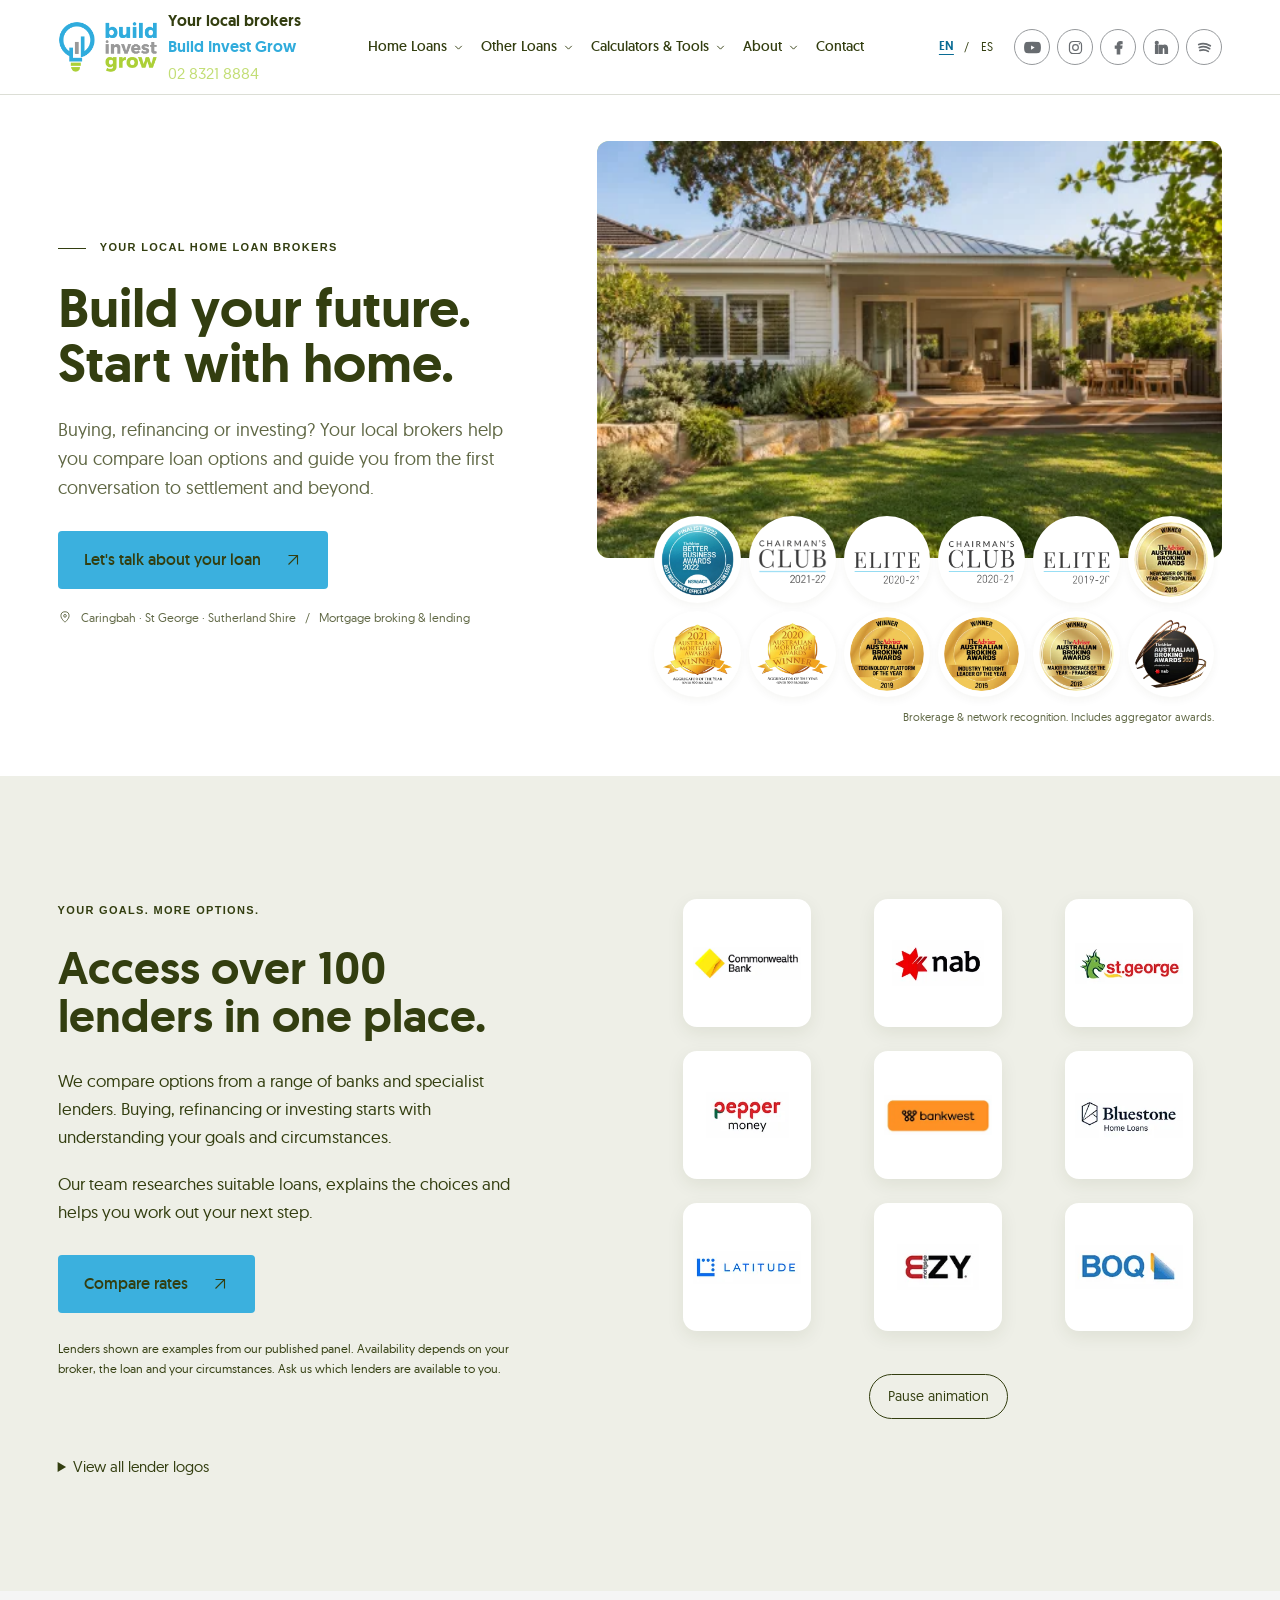
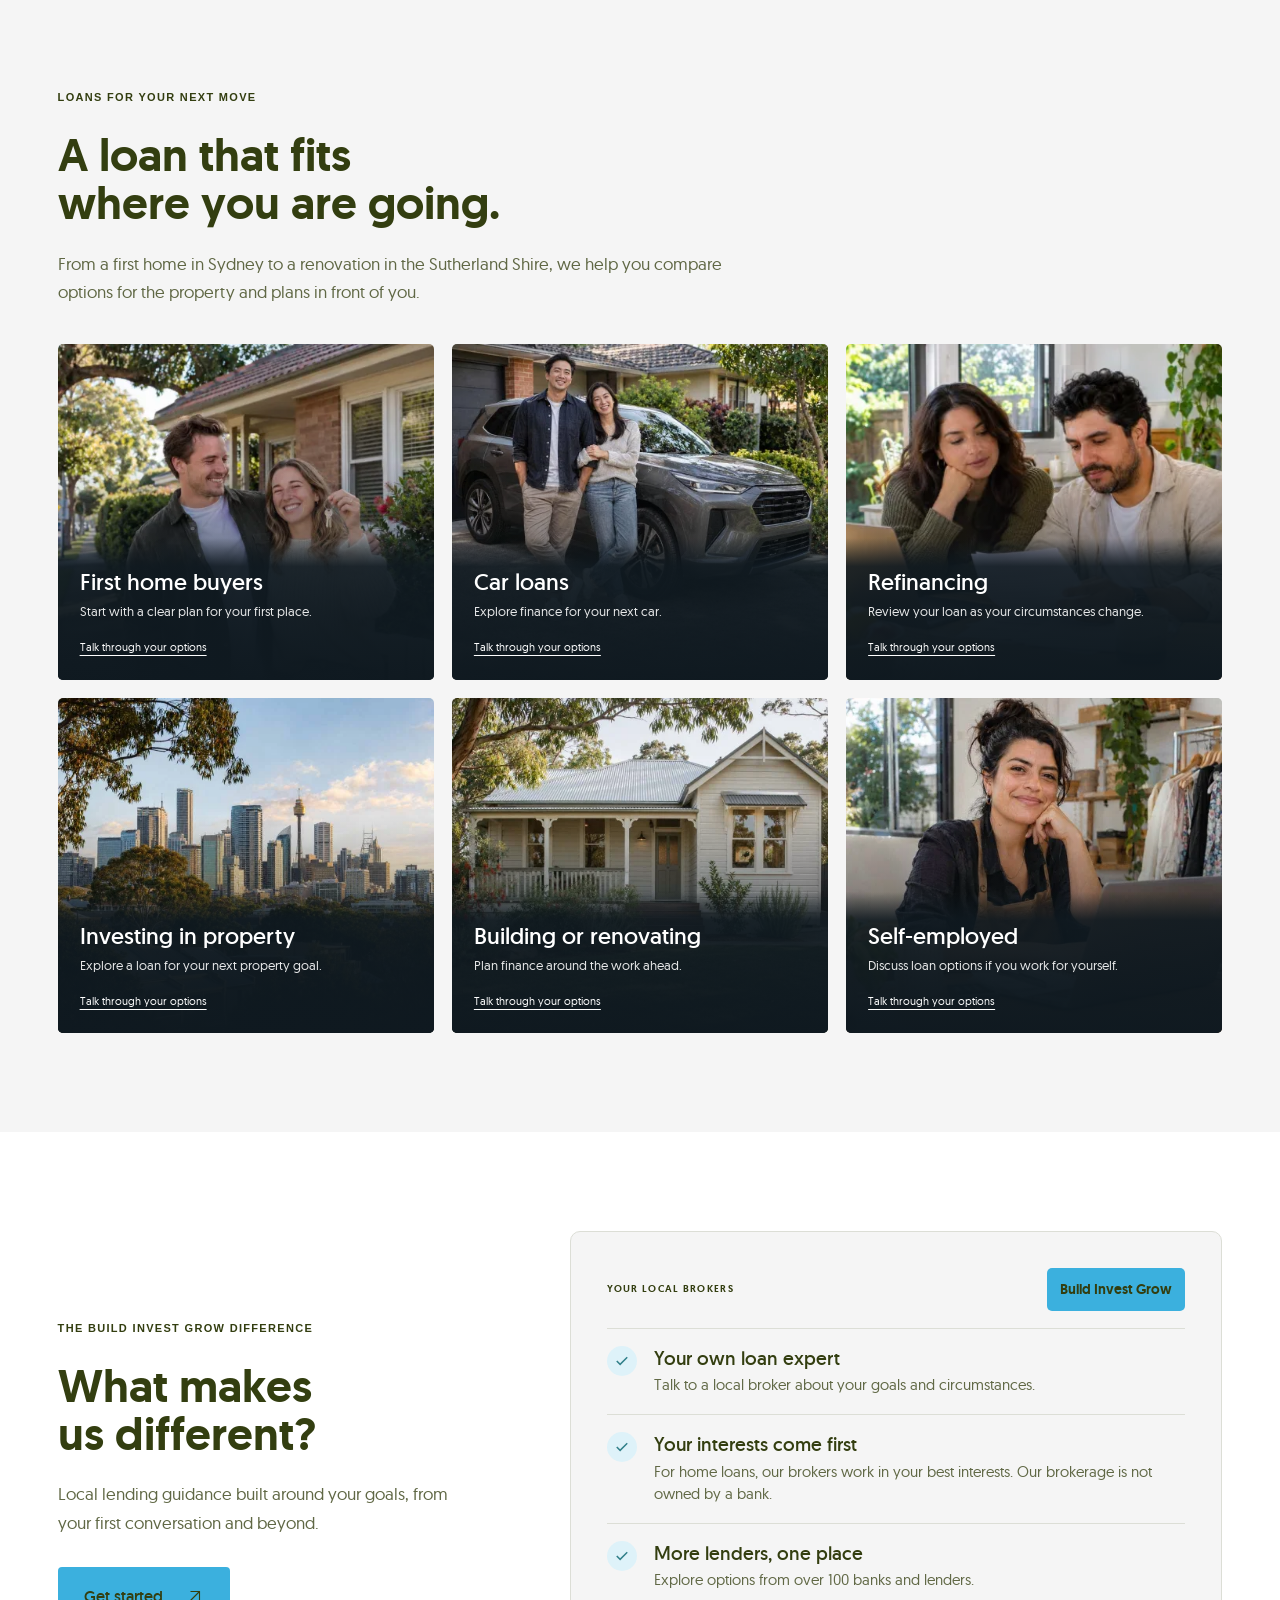
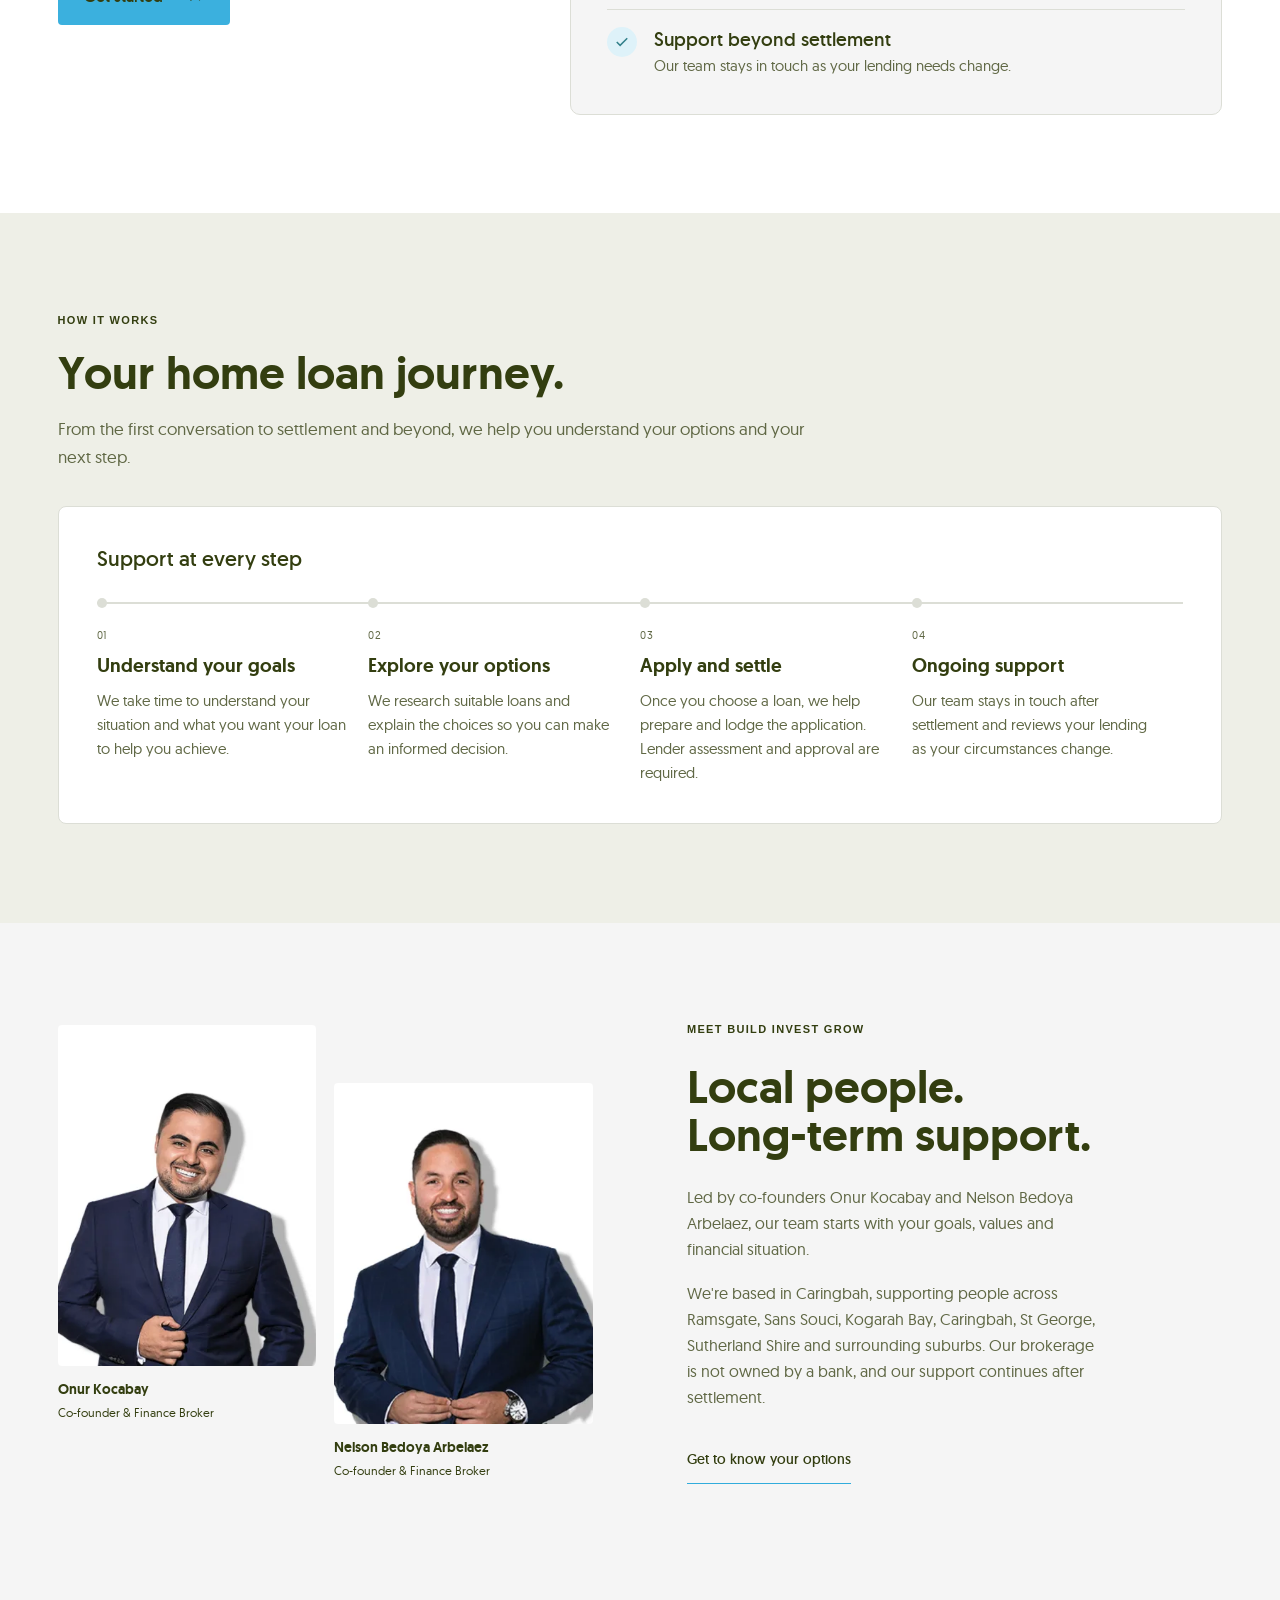
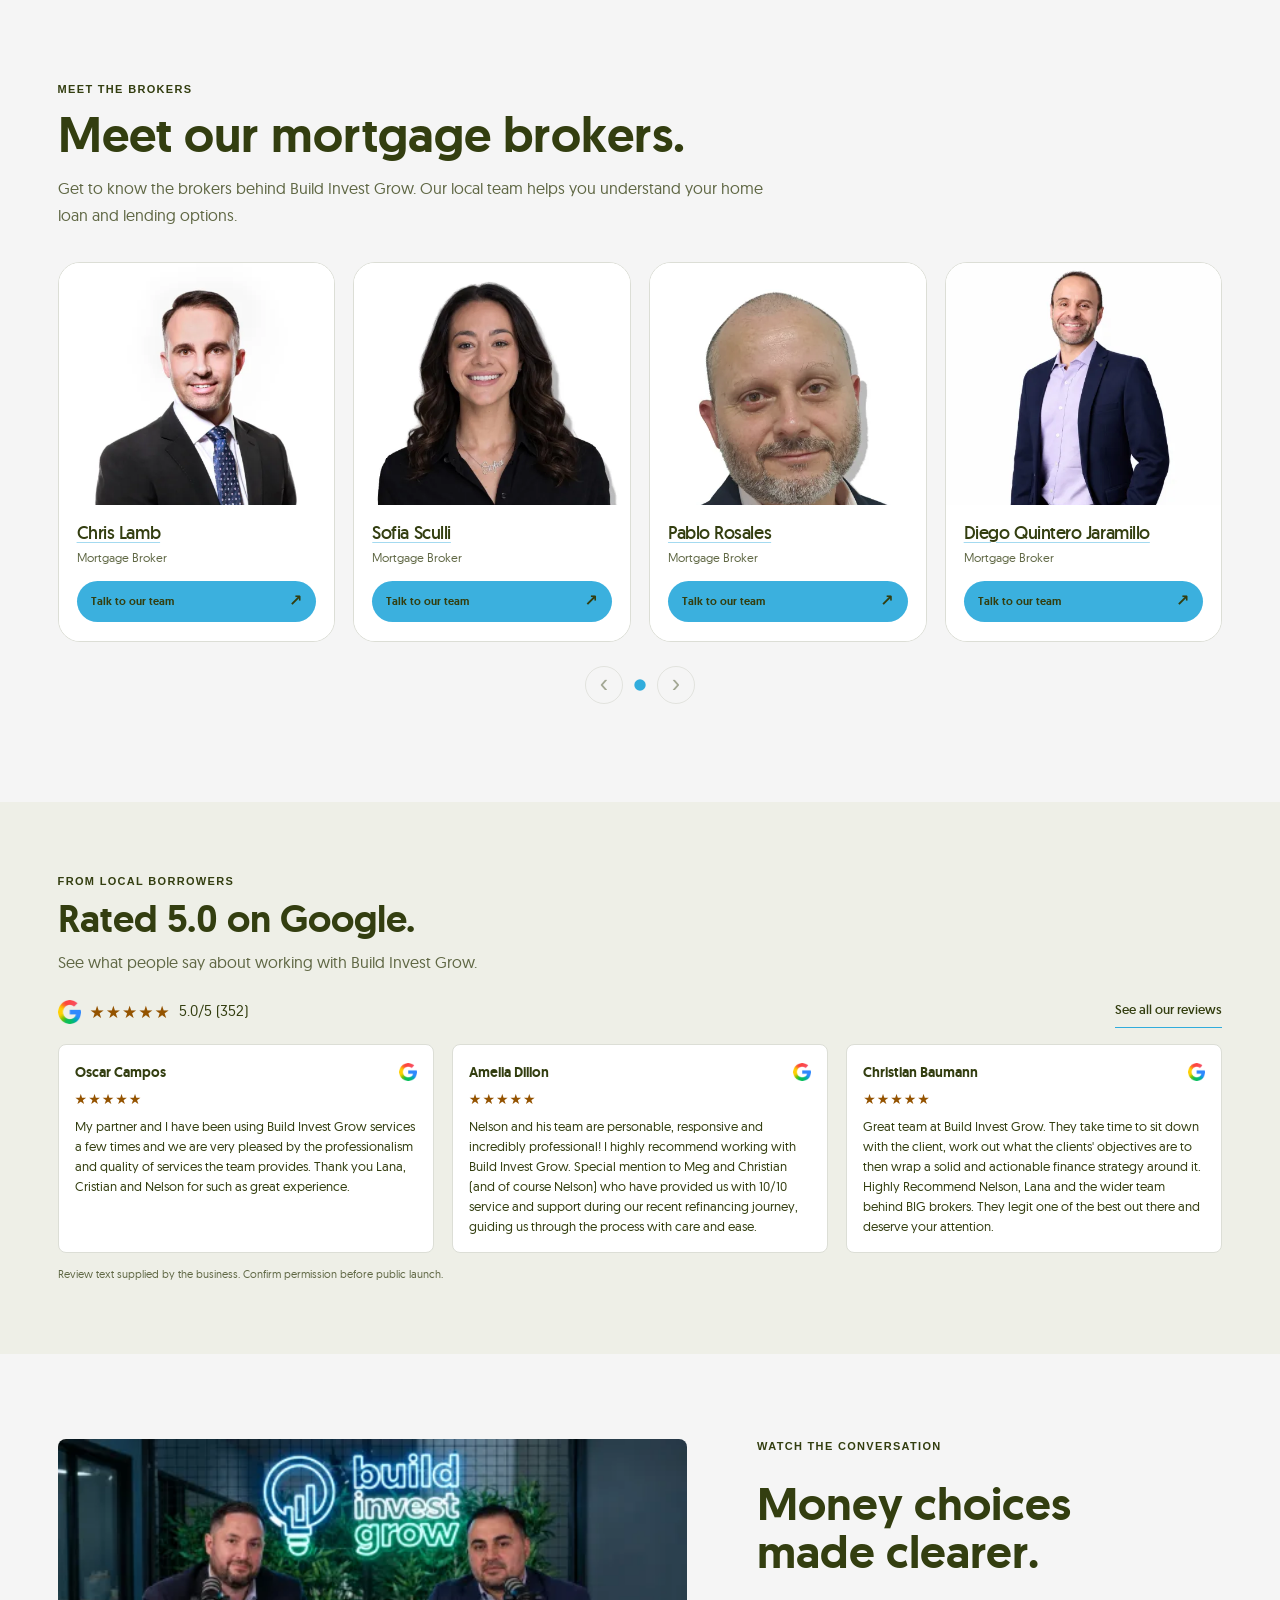
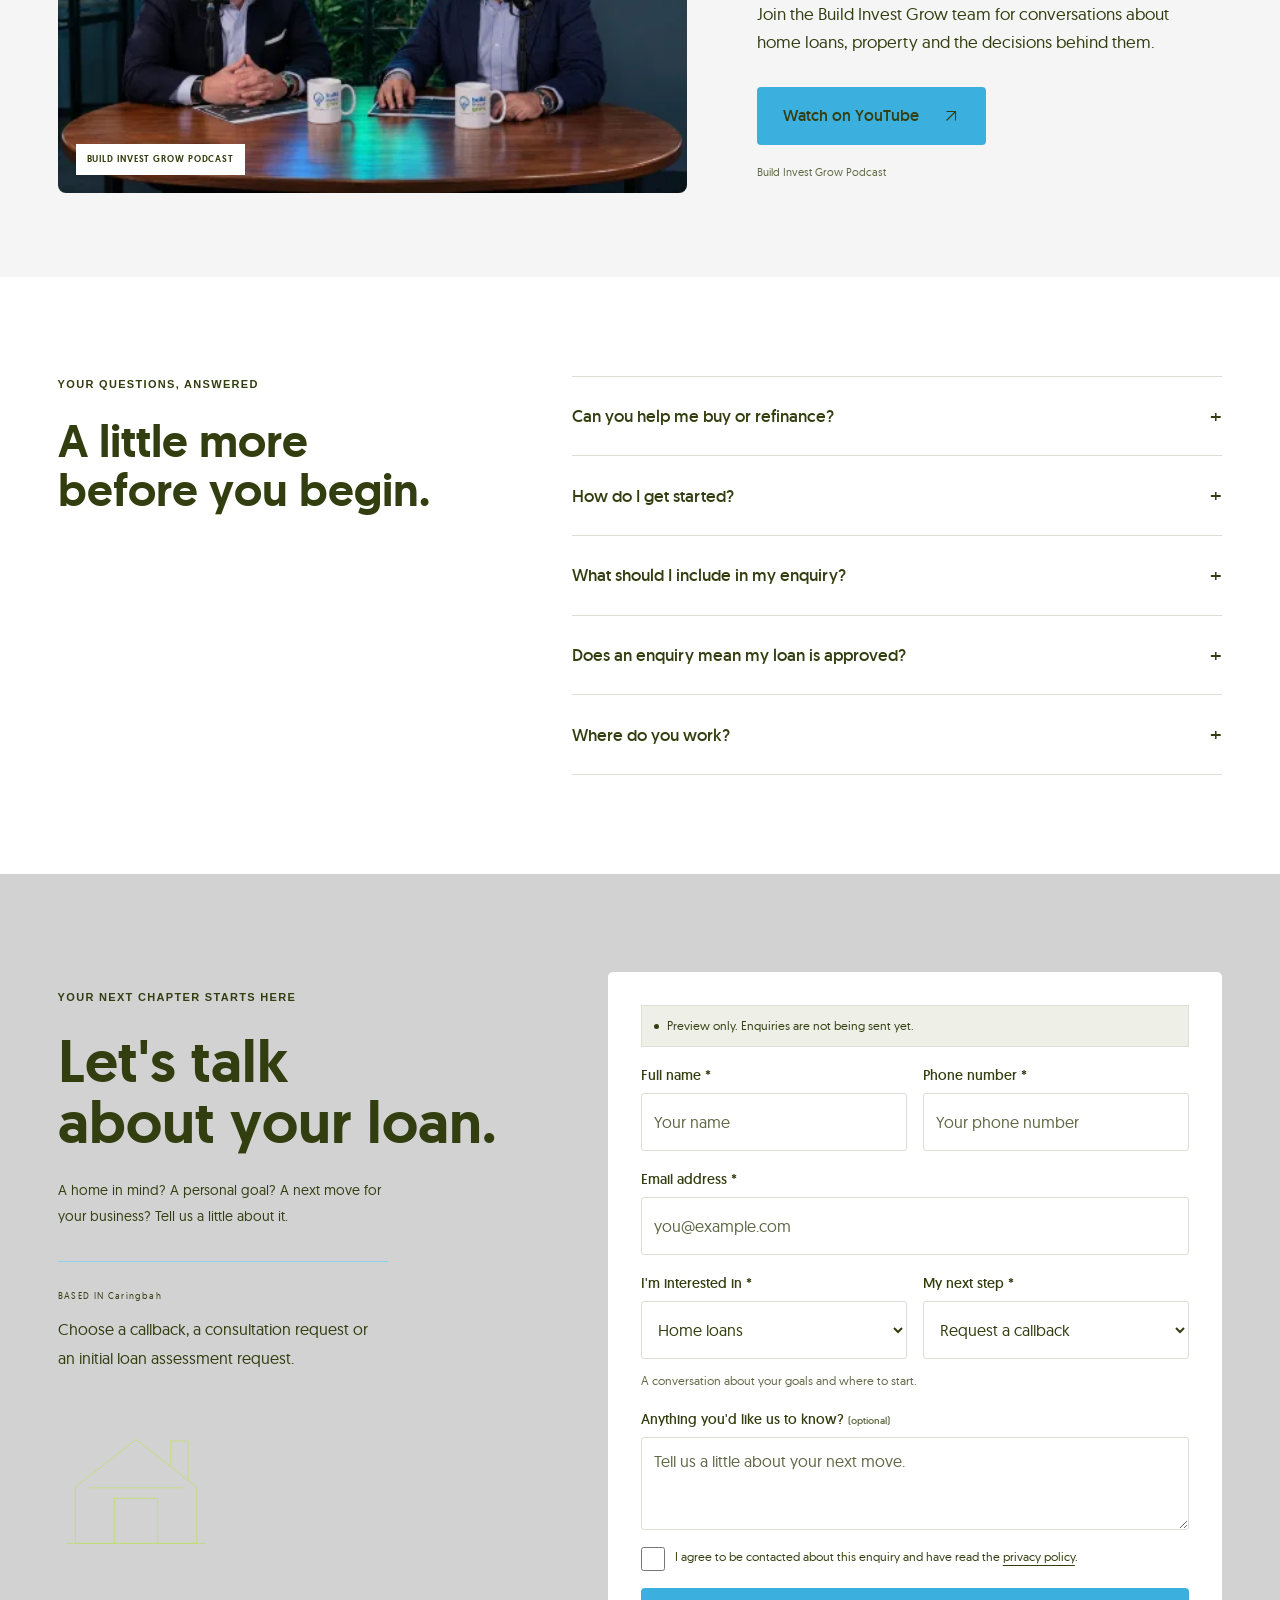
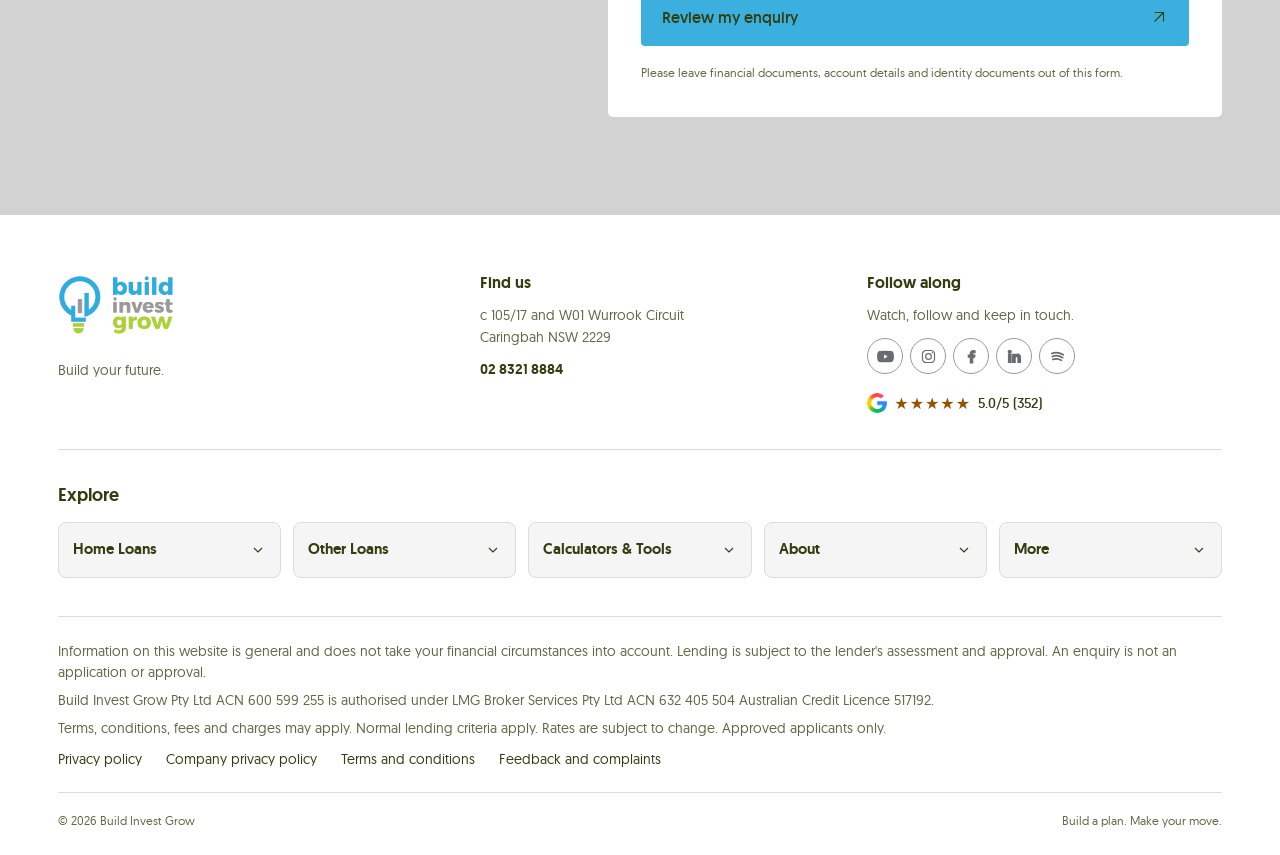
==== commit ac2f3d1d: "Restore podcast images and refresh preview styles" ====
--- a/index.html
+++ b/index.html
@@ -25,7 +25,7 @@
 <meta name="twitter:description" content="Explore home loans with Build Invest Grow in Sydney. Enquire about your next home, personal lending or commercial finance and choose your next step.">
 <meta name="twitter:image" content="PENDIENTE">
 
-<link rel="stylesheet" href="./css/sitio-portable.css">
+<link rel="stylesheet" href="./css/sitio-portable-dcf3389a.css">
 <style>:root{--primario:#31ACDC;--secundario:#C3DE76;--tinta:#333E10;--fondo:#FFFFFF;--sobre-primario:#333E10;--primario-boton:#3BB0DE;--sobre-secundario:#333E10;--secundario-boton:#C3DE76;--escenario-a:#5ABDE3;--escenario-b:#C3DE76;--sobre-escenario:#333E10;--primario-texto:#32808A;--secundario-texto:#657634;--fuente-texto:'Geomanist', system-ui, -apple-system, 'Segoe UI', Roboto, 'Helvetica Neue', Arial, sans-serif;--fuente-titulos:'Geomanist', system-ui, -apple-system, 'Segoe UI', Roboto, 'Helvetica Neue', Arial, sans-serif}</style>
 <style>:root{--big-slate:#6E8594;--big-cream:#EEEFE7;--big-panel:#D2D2D2;--big-mist:#F5F5F5}</style>
 <script>document.documentElement.classList.add('js');setTimeout(function(){if(!window.SITIO_LISTO)document.documentElement.classList.remove('js')},3000);window.SITIO={"nombre":"Build Invest Grow","whatsapp":null,"mensaje_whatsapp":"","formulario":{"destino":"borrador","webhook":null},"pixel":false};</script>
--- a/css/sitio-portable-dcf3389a.css
+++ b/css/sitio-portable-dcf3389a.css
@@ -0,0 +1 @@
+:root{--ancho:1240px;--margen:clamp(20px,4.5vw,64px);--alto-barra:94px;--linea:color-mix(in srgb,var(--tinta) 17%,var(--fondo));--muted:color-mix(in srgb,var(--tinta) 78%,var(--fondo));--curva:cubic-bezier(.2,.7,.2,1)}*,*::before,*::after{box-sizing:border-box}html{scroll-behavior:smooth;scroll-padding-top:calc(var(--alto-barra) + 18px);-webkit-text-size-adjust:100%;overflow-x:clip}body{margin:0;color:var(--tinta);background:var(--fondo);font-family:var(--fuente-texto);font-size:16px;line-height:1.65;-webkit-font-smoothing:antialiased;overflow-wrap:break-word}img,svg{max-width:100%;height:auto;display:block}a{color:var(--primario-texto);text-underline-offset:4px}button,input,select,textarea{font:inherit}button,a,input,select,textarea{-webkit-tap-highlight-color:transparent}button,a{touch-action:manipulation}a:focus-visible,button:focus-visible,input:focus-visible,select:focus-visible,textarea:focus-visible,summary:focus-visible{outline:3px solid var(--primario);outline-offset:5px}h1,h2,h3{font-family:var(--fuente-titulos);margin:0;font-weight:700;line-height:1.12;letter-spacing:-.045em;text-wrap:balance}h1{font-size:clamp(42px,5.25vw,78px);line-height:1.04}h2{font-size:clamp(34px,3.9vw,55px)}h3{font-size:25px;letter-spacing:-.03em}em{font-family:var(--fuente-titulos);font-style:normal;font-weight:inherit;letter-spacing:inherit}p{margin:0 0 1.1em}a,button{color:inherit}.contenedor{width:min(var(--ancho),100% - var(--margen)*2);margin-inline:auto}.section{padding-block:clamp(70px,7.7vw,110px)}.eyebrow{font-size:10px;font-weight:700;letter-spacing:.16em;line-height:1.6;margin:0 0 25px;text-transform:uppercase;color:var(--primario)}.eyebrow .tiny-line{display:inline-block;width:28px;height:1px;background:currentColor;vertical-align:middle;margin-right:10px}.subtle{font-size:13px;color:var(--muted)}.boton{display:inline-flex;align-items:center;justify-content:center;gap:23px;min-height:54px;padding:16px 24px;font-size:13px;font-weight:600;line-height:1.2;text-decoration:none;white-space:nowrap;border:1px solid transparent;border-radius:4px;cursor:pointer;transition:background .2s,transform .2s;max-width:100%}.boton:hover{transform:translateY(-2px)}.boton span[aria-hidden]{font-size:21px;font-weight:400;line-height:1}.boton-principal{background:var(--primario-boton);color:var(--sobre-primario)}.boton-principal:hover{background:color-mix(in srgb,var(--primario) 89%,black)}.text-link{display:inline-flex;align-items:center;gap:24px;min-height:44px;text-decoration:none;font-size:14px;font-weight:600;border-bottom:1px solid var(--primario);padding-bottom:3px}.saltar:not(:focus),.trampa{position:absolute!important;width:1px;height:1px;overflow:hidden;clip-path:inset(50%);white-space:nowrap}.saltar:focus{position:fixed;z-index:100;top:10px;left:10px;padding:12px;background:var(--primario);color:var(--fondo)}.barra{position:sticky;top:0;z-index:40;background:var(--fondo);border-bottom:1px solid var(--linea)}.barra-dentro{display:flex;align-items:center;justify-content:space-between;gap:20px;min-height:var(--alto-barra)}.marca{display:inline-flex;align-items:center;min-height:44px;text-decoration:none;flex:none}.marca img{width:188px;height:auto}.menu{display:flex;align-items:center;gap:32px}.menu a:not(.boton){display:inline-flex;align-items:center;min-height:44px;font-size:12px;text-decoration:none;font-weight:500}.menu a:not(.boton):hover{text-decoration:underline}.menu .boton{min-height:44px;padding:12px 21px;margin-left:8px;gap:24px}.menu-boton{display:none;width:44px;height:44px;border:1px solid var(--linea);background:transparent;border-radius:4px;align-items:center;justify-content:center;gap:6px;flex-direction:column;flex:none}.menu-boton span{width:19px;height:1.5px;background:var(--tinta);transition:transform .2s}.menu-boton[aria-expanded=true] span:first-child{transform:translateY(3.75px) rotate(45deg)}.menu-boton[aria-expanded=true] span:last-child{transform:translateY(-3.75px) rotate(-45deg)}.hero{padding:55px 0 56px}.hero-grid{display:grid;grid-template-columns:minmax(0,1.08fr) minmax(0,1fr);gap:64px;align-items:center}.hero-copy{padding:16px 0 22px}.hero h1{margin:0 0 25px}.hero h1 em{color:var(--primario);white-space:nowrap}.hero-lead{font-size:15px;line-height:1.85;color:var(--muted);max-width:370px;margin-bottom:28px}.hero-cta{min-height:56px}.hero-location{display:flex;gap:9px;align-items:flex-start;font-size:10px;color:var(--muted);margin-top:29px}.hero-location svg{width:14px;flex:none;margin-top:2px}.location-divider{padding-inline:9px}.hero-figure{margin:0;position:relative;padding-bottom:30px;min-width:0}.hero-image-wrap{position:relative;border-radius:140px 6px 6px 6px;overflow:hidden;isolation:isolate;aspect-ratio:.89;background:var(--secundario)}.hero-image{width:100%;height:100%;object-fit:cover}.hero-figure figcaption{position:absolute;bottom:0;right:0;font-size:9px;color:var(--muted)}.question-grid{display:grid;grid-template-columns:minmax(0,1fr) minmax(0,1.05fr);gap:100px;align-items:start}.question-copy{padding-top:27px}.intro{font-size:18px;line-height:1.65;max-width:440px}.question-list{list-style:none;padding:0;margin:25px 0 21px}.question-list li{padding:17px 0;display:flex;align-items:center;justify-content:space-between;gap:20px;border-top:1px solid var(--linea);font-size:14px}.question-list li:last-child{border-bottom:1px solid var(--linea)}.question-list li>span:last-child{font-size:20px;color:var(--primario);flex:none}.process-section{background:var(--primario);color:var(--fondo)}.process-section .eyebrow{color:var(--secundario)}.section-heading{display:flex;justify-content:space-between;align-items:end;gap:40px;margin-bottom:49px}.section-heading>p{max-width:330px;font-size:14px;margin-bottom:4px;color:var(--muted)}.process-section .section-heading>p{color:var(--fondo)}.process-list{display:grid;grid-template-columns:repeat(3,minmax(0,1fr));list-style:none;padding:0;margin:0;gap:42px}.process-list li{position:relative;padding-top:24px;border-top:1px solid color-mix(in srgb,var(--fondo) 45%,var(--primario));padding-right:18px}.step-number{display:block;font-size:11px;color:var(--secundario);margin-bottom:30px;letter-spacing:.08em}.process-list h3{font-size:23px;margin-bottom:15px}.process-list p{font-size:13px;line-height:1.85;max-width:295px;margin-bottom:28px;color:var(--fondo)}.step-arrow{width:26px;color:var(--secundario)}.loan-grid{display:grid;grid-template-columns:minmax(0,1.1fr) minmax(0,1fr);gap:34px}.loan-feature{position:relative;background:var(--secundario);padding:34px 38px 0;display:flex;flex-direction:column;overflow:hidden;border-radius:6px}.loan-top{display:flex;justify-content:space-between;align-items:start;gap:24px;margin-bottom:34px}.loan-category{font-size:9px;font-weight:600;letter-spacing:.12em;color:var(--primario)}.loan-icon{width:56px;color:var(--primario);flex:none}.home-loan h3{font-size:43px;margin-bottom:20px}.loan-feature>p{max-width:350px;font-size:14px;color:var(--primario);line-height:1.85}.loan-link{display:flex;align-items:center;justify-content:space-between;gap:16px;font-size:13px;font-weight:600;min-height:48px;text-decoration:none;padding:12px 0;border-bottom:1px solid var(--primario);color:var(--primario)}.loan-link span{font-size:23px;line-height:1}.home-loan .loan-link{margin-top:12px}.home-line-art{margin-top:auto;padding-top:65px;color:var(--primario);opacity:.5}.home-line-art svg{width:100%}.other-loans{display:flex;flex-direction:column;gap:26px}.loan-row{padding:21px 0 0;border-top:1px solid var(--linea);flex:1}.loan-row .loan-top{margin-bottom:8px}.loan-row .loan-icon{width:45px;margin-top:0}.loan-row h3{font-size:28px;margin-bottom:12px}.loan-row p{font-size:13px;line-height:1.8;max-width:390px;color:var(--muted);margin-bottom:10px}.loan-row .loan-link{border-bottom:0}.about-section{background:color-mix(in srgb,var(--secundario) 45%,var(--fondo))}.about-grid{display:grid;grid-template-columns:minmax(0,1fr) minmax(0,1fr);gap:94px;align-items:center}.brand-panel{background:var(--tinta);color:var(--fondo);padding:35px 39px 27px;border-radius:5px;min-height:470px;display:flex;flex-direction:column;justify-content:space-between}.panel-kicker{font-size:9px;letter-spacing:.14em;color:var(--secundario)}.brand-panel-logo{width:max-content;max-width:100%;padding:7px;background:#fff;border-radius:3px}.brand-panel-logo img{width:131px;height:auto}.panel-bottom{border-top:1px solid color-mix(in srgb,var(--fondo) 40%,var(--tinta));display:flex;justify-content:space-between;align-items:center;padding-top:17px;font-size:10px}.panel-bottom svg{width:28px}.about-copy h2{margin-bottom:25px}.about-copy>p:not(.eyebrow){font-size:14px;color:var(--muted);max-width:420px}.about-copy .text-link{margin-top:12px}.faq-grid{display:grid;grid-template-columns:minmax(0,.8fr) minmax(0,1.2fr);gap:80px}.preguntas details{border-bottom:1px solid var(--linea)}.preguntas details:first-child{border-top:1px solid var(--linea)}.preguntas summary{list-style:none;display:flex;justify-content:space-between;align-items:center;gap:24px;cursor:pointer;font-size:14px;font-weight:500;padding:22px 0;min-height:60px}.preguntas summary::-webkit-details-marker{display:none}.preguntas summary>span{flex:none;font-size:21px;font-weight:400;color:var(--primario)}.preguntas details[open] summary>span{transform:rotate(45deg)}.preguntas details>div{font-size:13px;line-height:1.8;color:var(--muted);padding:0 36px 12px 0}.contact-section{background:var(--primario);color:var(--fondo)}.contact-grid{display:grid;grid-template-columns:minmax(0,.85fr) minmax(0,1.15fr);gap:96px;align-items:start}.contact-copy{padding-top:17px}.contact-copy .eyebrow{color:var(--secundario)}.contact-copy h2{font-size:clamp(43px,4.6vw,66px);margin-bottom:24px}.contact-copy>p:not(.eyebrow){font-size:14px;line-height:1.85;max-width:330px}.contact-divider{height:1px;background:color-mix(in srgb,var(--fondo) 45%,var(--primario));margin:31px 0 26px;max-width:330px}.contact-copy .contact-location{font-size:9px!important;letter-spacing:.15em;color:var(--secundario)}.contact-copy .contact-small{font-size:12px!important}.contact-house{color:var(--secundario);width:156px;margin-top:48px}.form-card{background:var(--fondo);color:var(--tinta);border-radius:5px;padding:33px}.formulario{display:grid;grid-template-columns:minmax(0,1fr);gap:17px}.preview-note{font-size:10px;padding:10px 12px;border:1px solid var(--linea);background:var(--secundario);color:var(--primario);margin:0;display:flex;gap:8px;align-items:center}.status-dot{width:5px;height:5px;border-radius:50%;background:currentColor;flex:none}.form-pair{display:grid;grid-template-columns:repeat(2,minmax(0,1fr));gap:16px}.campo{display:grid;grid-template-columns:minmax(0,1fr);gap:6px;min-width:0}.campo>label{font-size:11px;font-weight:500}.campo input,.campo select,.campo textarea{width:100%;min-width:0;min-height:46px;border:1px solid var(--linea);background:var(--fondo);color:var(--tinta);padding:12px;border-radius:3px;font-size:12px;line-height:1.4}.campo input::placeholder,.campo textarea::placeholder{color:var(--muted);opacity:1}.campo select{padding-right:22px;cursor:pointer}.campo textarea{resize:vertical;min-height:86px}.optional{font-size:10px;color:var(--muted)}.step-hint{margin:-5px 0 0;color:var(--muted);font-size:10px}.campo .error{font-size:11px;color:#A12626}.campo .error:empty{display:none}.campo [aria-invalid=true]{border-color:#A12626}.consent{display:flex;align-items:flex-start;gap:10px;font-size:10px!important;font-weight:400!important;line-height:1.6}.campo .consent input{width:24px;height:24px;min-height:24px;padding:0;flex:none;margin:0;accent-color:var(--primario)}.consent a{padding-block:4px}.formulario .boton{width:100%;justify-content:space-between;padding:17px 20px}.estado-formulario{font-size:12px;font-weight:500;line-height:1.65;margin:0}.estado-formulario:empty{display:none}.estado-formulario[data-tipo=error]{color:#A12626}.estado-formulario[data-tipo=preview]{color:var(--primario);background:var(--secundario);border:1px solid var(--linea);padding:14px}.form-footnote{font-size:9px;color:var(--muted);line-height:1.7;margin:0}.pie{padding:60px 0 24px;background:var(--fondo)}.pie-dentro{display:grid;grid-template-columns:minmax(0,1.4fr) repeat(3,minmax(0,1fr));gap:42px}.footer-brand .marca{margin-bottom:16px}.footer-brand p{max-width:230px;font-size:12px;color:var(--muted)}.footer-brand .location-label{font-size:10px;margin-top:22px}.pie-titulo{font-size:12px;font-weight:600;letter-spacing:0;margin:11px 0 19px}.pie ul{list-style:none;padding:0;margin:0;display:grid;gap:7px}.pie a:not(.marca){font-size:11px;text-decoration:none;min-height:28px;display:flex;align-items:center}.pie a:hover{text-decoration:underline}.pie-dentro>div:last-child>p{font-size:11px;color:var(--muted)}.pie .footer-enquiry{font-weight:600;gap:20px;margin-bottom:10px}.footer-disclosure{border-top:1px solid var(--linea);margin-top:42px;padding-top:24px}.footer-disclosure p{font-size:9px;line-height:1.75;color:var(--muted);margin:0 0 7px}.footer-disclosure .draft-disclosure{font-size:9px}.pie-final{border-top:1px solid var(--linea);display:flex;justify-content:space-between;gap:20px;padding-top:18px;margin-top:18px;font-size:9px;color:var(--muted)}.texto-largo{max-width:780px}.texto-largo h1{font-size:clamp(40px,5vw,65px);margin-bottom:28px}.texto-largo h2{font-size:25px;margin:37px 0 15px;letter-spacing:-.025em}.texto-largo p,.texto-largo li{font-size:14px;color:var(--muted)}.texto-largo .policy-note{padding:22px;background:var(--secundario);color:var(--primario);font-size:13px;border-radius:4px;margin:30px 0}.pagina-corta{min-height:55vh;display:flex;align-items:center}.pagina-corta h1{max-width:750px;margin-bottom:24px}.pagina-corta .lead{max-width:520px;color:var(--muted);font-size:16px}.pagina-corta .boton{margin-top:13px}.js [data-aparece]{opacity:0;transform:translateY(16px);transition:opacity .6s var(--curva),transform .6s var(--curva);transition-delay:var(--retraso,0ms)}.js [data-aparece].visible{opacity:1;transform:none}.process-section :focus-visible,.contact-section .contact-copy :focus-visible{outline-color:var(--secundario)}@media(min-width:1600px){.hero{padding-block:70px}.hero-grid{gap:85px}}@media(max-width:1100px){.hero-grid{gap:37px}.hero h1{font-size:clamp(46px,5.1vw,61px)}.menu{gap:23px}.question-grid,.about-grid,.contact-grid{gap:55px}.hero-location{font-size:9px}.location-divider{padding-inline:5px}.brand-panel{min-height:440px;padding:30px}}@media(max-width:899px){:root{--alto-barra:78px}.marca img{width:164px}.menu-boton{display:flex}.menu{position:fixed;inset:var(--alto-barra) 0 0;z-index:39;display:flex;align-items:stretch;flex-direction:column;gap:5px;padding:30px var(--margen);overflow-y:auto;background:var(--fondo);visibility:hidden;opacity:0;transition:opacity .2s}.menu.abierto{visibility:visible;opacity:1;transition-delay:0s}.menu a:not(.boton){font-size:28px;min-height:69px;border-bottom:1px solid var(--linea)}.menu .boton{margin:25px 0 0;min-height:54px;font-size:14px}.menu-abierto{overflow:hidden}.hero-grid{gap:30px}.hero h1{font-size:clamp(38px,5.2vw,47px)}.hero-copy .eyebrow{font-size:8px;letter-spacing:.11em}.hero-lead{font-size:13px}.hero-cta{font-size:11px;gap:15px;padding-inline:17px}.hero-location{max-width:230px}.location-divider{display:none}.hero-location>span{display:grid;gap:3px}.hero-image-wrap{border-top-left-radius:100px;aspect-ratio:.75}.question-grid{gap:40px}.process-list{gap:25px}.process-list h3{font-size:20px}.section-heading>p{max-width:240px;font-size:13px}.loan-grid{gap:28px}.loan-feature{padding:25px 25px 0}.home-loan h3{font-size:36px}.home-loan .loan-top{margin-bottom:42px}.loan-category{font-size:8px}.loan-icon{width:43px}.loan-row h3{font-size:24px}.loan-row p,.loan-feature>p{font-size:12px}.loan-link{font-size:11px}.about-grid{gap:38px}.about-copy>p:not(.eyebrow){font-size:13px}.brand-panel{min-height:425px;padding:24px}.panel-kicker{font-size:7px}.brand-words{font-size:79px}.faq-grid{gap:35px;grid-template-columns:minmax(0,.85fr) minmax(0,1.15fr)}.contact-grid{gap:35px;grid-template-columns:minmax(0,.75fr) minmax(0,1.25fr)}.form-card{padding:24px}.form-pair{gap:12px}.campo select{font-size:11px}.pie-dentro{gap:25px}.pie-titulo{font-size:11px}.footer-brand .marca img{width:150px}}@media(max-width:650px){:root{--margen:23px;--alto-barra:73px}.section{padding-block:65px}.hero{padding:38px 0 34px}.hero-grid{grid-template-columns:minmax(0,1fr);gap:31px}.hero-copy{padding:0}.hero-copy .eyebrow{font-size:8px;margin-bottom:22px}.hero h1{font-size:clamp(39px,8.4vw,55px);line-height:1.08;margin-bottom:22px}.hero h1 em{white-space:normal}.desktop-break{display:none}.hero-lead{font-size:14px;line-height:1.8;max-width:360px;margin-bottom:25px}.hero-cta{font-size:12px;padding-inline:20px;gap:24px;min-height:54px}.hero-location{font-size:9px;margin-top:22px;max-width:100%}.hero-location>span{display:block}.location-divider{display:inline;padding-inline:7px}.hero-figure{padding-bottom:23px}.hero-image-wrap{aspect-ratio:1.08;border-top-left-radius:100px}.hero-image{object-position:center 47%}.hero-figure figcaption{font-size:8px}.question-grid,.about-grid,.faq-grid,.contact-grid{grid-template-columns:minmax(0,1fr);gap:34px}.question-grid h2 br:nth-of-type(2){display:none}.question-copy{padding-top:0}.intro{font-size:16px;max-width:100%}.question-list li{font-size:12px}.question-copy .subtle{font-size:11px}.eyebrow{font-size:8px;margin-bottom:20px}.section-heading{display:block;margin-bottom:34px}.section-heading>p{max-width:100%;margin-top:23px;font-size:13px}.section-heading>p br{display:none}.process-list{grid-template-columns:minmax(0,1fr);gap:28px}.process-list li{padding:22px 30px 0 49px;min-width:0}.step-number{position:absolute;top:23px;left:0;font-size:10px}.process-list h3{font-size:23px;margin-bottom:11px}.process-list p{font-size:13px;max-width:100%;margin-bottom:0}.step-arrow{position:absolute;right:0;top:24px;width:22px}.loan-grid{grid-template-columns:minmax(0,1fr);gap:32px}.loan-feature{padding:28px 27px 0}.home-loan h3{font-size:39px}.loan-feature>p{font-size:13px}.loan-feature .loan-top{margin-bottom:34px}.loan-category{font-size:8px}.home-line-art{padding-top:40px}.loan-link{font-size:12px}.loan-row h3{font-size:29px}.loan-row p{font-size:13px;max-width:100%}.other-loans{gap:24px}.loan-row .loan-top{margin-bottom:7px}.brand-panel{min-height:415px;padding:29px 30px 25px}.brand-words{font-size:90px;padding:37px 0}.panel-kicker{font-size:8px}.about-copy{padding-top:9px}.about-copy h2{font-size:39px}.about-copy>p:not(.eyebrow){font-size:14px}.faq-grid{gap:29px}.preguntas summary{font-size:12px;gap:20px;padding-block:20px}.preguntas details>div{font-size:12px;padding-right:15px}.contact-grid{gap:35px}.contact-copy{padding-top:0}.contact-copy h2{font-size:48px}.contact-copy>p:not(.eyebrow){font-size:14px;max-width:100%}.contact-house{display:none}.contact-divider{margin:25px 0 20px;max-width:100%}.contact-copy .contact-location{font-size:8px!important}.contact-copy .contact-small{font-size:12px!important;margin-bottom:0}.form-card{padding:23px 20px}.form-pair{grid-template-columns:minmax(0,1fr);gap:17px}.campo input,.campo select,.campo textarea{font-size:16px;min-height:48px;padding:12px}.campo>label{font-size:12px}.campo select{font-size:13px}.preview-note{font-size:9px;line-height:1.7;padding:10px;align-items:flex-start}.preview-note .status-dot{margin-top:5px}.consent{font-size:10px!important}.step-hint{font-size:10px}.form-footnote{font-size:9px}.pie{padding-top:43px}.pie-dentro{grid-template-columns:repeat(2,minmax(0,1fr));gap:27px 21px}.footer-brand{grid-column:1/-1}.footer-brand .marca img{width:182px}.footer-brand p{max-width:100%;font-size:12px}.footer-brand .location-label{margin-top:15px}.pie-dentro>div:last-child{grid-column:1/-1}.pie-titulo{font-size:12px;margin-bottom:15px}.pie a:not(.marca){font-size:12px;min-height:30px}.footer-disclosure{margin-top:29px}.footer-disclosure p{font-size:9px}.pie-final{font-size:8px;gap:12px;flex-wrap:wrap}.texto-largo h2{font-size:23px}.texto-largo h1{font-size:42px}.pagina-corta h1{font-size:44px}.pagina-corta .lead{font-size:14px}}@media(max-width:359px){:root{--margen:19px}.marca img{width:157px}.hero h1{font-size:39px}.hero-copy .eyebrow{font-size:7px;letter-spacing:.1em}.hero-cta{font-size:11px;gap:17px;padding-inline:18px}.hero-location{font-size:8px}.form-card{padding:20px 16px}.about-copy h2{font-size:35px}}@media(prefers-reduced-motion:reduce){html{scroll-behavior:auto}*,*::before,*::after{animation:none!important;transition:none!important}.js [data-aparece]{opacity:1!important;transform:none!important}}.arrow-icon{width:18px;height:18px;flex:none}.boton:disabled{cursor:default;opacity:.65}.boton::after{content:"";width:18px;height:18px;flex:none;background:currentColor;mask:url("data:image/svg+xml,%3Csvg xmlns='http://www.w3.org/2000/svg' viewBox='0 0 24 24'%3E%3Cpath d='M6 18 18 6M6 6h12v12' fill='none' stroke='black' stroke-width='1.5'/%3E%3C/svg%3E") center/contain no-repeat}.sentence-service{text-transform:lowercase}.marca img,.footer-brand .marca img{width:116px;height:auto;mix-blend-mode:multiply}.brand-panel-logo img{width:116px;height:auto}.eyebrow,.hero h1 em,.loan-category,.loan-feature>p,.loan-link,.preview-note,.estado-formulario[data-tipo=preview],.texto-largo .policy-note{color:var(--primario-texto)}.process-section,.contact-section{color:var(--tinta)}.process-section .eyebrow,.process-section .step-number,.process-section .section-heading>p,.process-list p,.contact-copy .eyebrow,.contact-copy .contact-location{color:var(--tinta)}.loan-category,.loan-feature>p,.loan-link,.preview-note,.estado-formulario[data-tipo=preview],.texto-largo .policy-note{color:var(--tinta)}.eyebrow,.hero h1 em,.preguntas summary>span{color:var(--tinta)}@font-face{font-family:Geomanist;font-style:normal;font-weight:400;font-display:swap;src:url('../archivos/fuentes/geomanist-regular-webfont.woff2') format('woff2')}@font-face{font-family:Geomanist;font-style:normal;font-weight:500;font-display:swap;src:url('../archivos/fuentes/geomanist-book-webfont.woff2') format('woff2')}@font-face{font-family:Geomanist;font-style:normal;font-weight:600;font-display:swap;src:url('../archivos/fuentes/geomanist-medium-webfont.woff2') format('woff2')}h1,h2,h3{font-weight:400;letter-spacing:normal}.eyebrow{font-weight:600}.boton,.text-link,.loan-link{font-weight:500}h1,h2{font-weight:700;letter-spacing:0}h1{font-size:clamp(42px,4.3vw,60px);line-height:1}h2{font-size:clamp(34px,3.6vw,50px);line-height:1.05}h3{font-weight:500;letter-spacing:0}.hero h1{font-size:clamp(42px,4.3vw,60px);line-height:1.03}.hero-grid{grid-template-columns:minmax(0,1fr) minmax(0,1fr);gap:70px}.hero-image-wrap{border-radius:4px;aspect-ratio:1.08}.hero-figure{padding-bottom:27px}.hero-lead{max-width:470px;font-size:18px;line-height:1.6}.hero-paths{display:flex;flex-wrap:wrap;gap:9px;margin-top:24px}.hero-paths span{font-size:14px;padding:5px 11px;border:1px solid var(--linea);border-radius:4px}.hero-location{font-size:12px;margin-top:19px}.marca img,.footer-brand .marca img{mix-blend-mode:normal}.boton{font-size:16px;padding:18px 25px;min-height:58px}.menu .boton{font-size:16px}.process-section{background:var(--big-panel)}.process-list{grid-template-columns:repeat(4,minmax(0,1fr));gap:30px}.process-list p,.question-list li,.loan-row p,.loan-feature>p,.about-copy>p:not(.eyebrow),.preguntas details>div{font-size:16px;line-height:1.625}.process-list li{padding-right:0;border-color:var(--tinta)}.process-list h3{font-size:22px}.step-number{font-size:16px;color:var(--tinta)}.loan-feature{background:var(--big-cream);border:1px solid var(--linea)}.home-line-art{padding-top:35px}.about-section{background:var(--big-mist)}.broker-portraits{display:grid;grid-template-columns:repeat(2,minmax(0,1fr));gap:18px;align-items:start}.broker-portraits figure{margin:0;min-width:0}.broker-portraits img{width:100%;aspect-ratio:.76;object-fit:cover;object-position:center top;border-radius:4px}.broker-portraits figure:nth-child(2){padding-top:58px}.broker-portraits figcaption{font-size:14px;line-height:1.5;margin-top:13px}.broker-portraits strong,.broker-portraits span{display:block}.broker-portraits strong{font-weight:600}.broker-portraits span{font-size:12px;margin-top:4px}.contact-section{background:var(--big-panel)}.contact-copy .contact-small{font-size:16px!important}.form-card{background:var(--fondo)}.preview-note{background:var(--big-cream);font-size:12px}.campo>label{font-size:14px}.campo input,.campo select,.campo textarea{font-size:16px;min-height:58px}.consent{font-size:12px!important}.form-footnote,.step-hint{font-size:12px}.preguntas summary{font-size:17px}.footer-brand p,.pie a:not(.marca),.pie-dentro>div:last-child>p{font-size:14px}.pie-titulo{font-size:16px;font-weight:600}.footer-disclosure p{font-size:14px;line-height:1.5}.legal-links{display:flex;flex-wrap:wrap;gap:8px 24px}.legal-links a{font-size:14px!important;min-height:30px}.pie-final{font-size:12px}.texto-largo p,.texto-largo li{font-size:16px}@media(max-width:1100px){.hero-grid{gap:35px}.process-list{gap:22px}.process-list h3{font-size:20px}.process-list p{font-size:15px}.about-grid{gap:35px}}@media(max-width:899px){.process-list{grid-template-columns:repeat(2,minmax(0,1fr));gap:30px}.hero-lead{font-size:16px}.hero h1{font-size:42px}.hero-cta{font-size:14px;gap:12px}.about-grid{grid-template-columns:minmax(0,1fr)}.broker-portraits{max-width:560px}.about-copy>p:not(.eyebrow){max-width:640px}}@media(max-width:650px){.hero-grid{grid-template-columns:minmax(0,1fr);gap:30px}.hero h1{font-size:clamp(39px,9.6vw,55px)}.hero-lead{font-size:17px}.hero-image-wrap{aspect-ratio:1.08;border-radius:4px}.hero-location{font-size:11px}.hero-cta{font-size:15px}.process-list{grid-template-columns:minmax(0,1fr)}.process-list p{max-width:100%;font-size:16px}.process-list li{padding-top:18px}.step-number{margin-bottom:12px}.process-list h3{font-size:24px}.contact-copy h2{font-size:46px}.contact-copy>p:not(.eyebrow){font-size:16px}.broker-portraits{gap:14px}.broker-portraits figure:nth-child(2){padding-top:35px}.broker-portraits strong{font-size:14px}.broker-portraits span{font-size:12px}.footer-disclosure p{font-size:14px}.form-card{padding:24px 18px}.formulario .boton{font-size:15px}.preguntas summary{font-size:16px}.pie-final{font-size:11px}.hero-paths{margin-top:20px}}.process-section{background:var(--big-slate)}.process-section h2{color:var(--big-cream)}.process-section .eyebrow{background:var(--big-cream);color:var(--tinta);padding:7px 10px;width:fit-content;border-radius:4px}.process-section .section-heading>p{background:var(--big-cream);color:var(--tinta);padding:16px;border-radius:4px}.process-list li{background:var(--fondo);color:var(--tinta);padding:24px;border-top:3px solid var(--primario);border-radius:4px}.process-list p{color:var(--tinta);margin-bottom:0}.process-list .step-number{color:var(--tinta)}.lender-mark--cba{--mark-ratio:3.222222;aspect-ratio:290/90;background-size:344.82759% 555.55556%;background-position:7.74648% 24.39024%}.lender-mark--anz{--mark-ratio:1.812500;aspect-ratio:145/80;background-size:689.65517% 625.00000%;background-position:44.44444% 25.00000%}.lender-mark--nab{--mark-ratio:2.000000;aspect-ratio:170/85;background-size:588.23529% 588.23529%;background-position:67.46988% 24.09639%}.lender-mark--westpac{--mark-ratio:2.769231;aspect-ratio:180/65;background-size:555.55556% 769.23077%;background-position:93.90244% 25.28736%}.lender-mark--stgeorge{--mark-ratio:2.600000;aspect-ratio:195/75;background-size:512.82051% 666.66667%;background-position:9.31677% 52.94118%}.lender-mark--ondeck{--mark-ratio:2.583333;aspect-ratio:155/60;background-size:645.16129% 833.33333%;background-position:39.64497% 53.40909%}.lender-mark--pepper{--mark-ratio:1.812500;aspect-ratio:145/80;background-size:689.65517% 625.00000%;background-position:64.32749% 52.38095%}.lender-mark--ing{--mark-ratio:2.692308;aspect-ratio:175/65;background-size:571.42857% 769.23077%;background-position:91.51515% 52.87356%}.lender-mark--bankwest{--mark-ratio:2.705882;aspect-ratio:230/85;background-size:434.78261% 588.23529%;background-position:16.23377% 84.33735%}.lender-mark--bendigo{--mark-ratio:3.384615;aspect-ratio:220/65;background-size:454.54545% 769.23077%;background-position:53.84615% 82.75862%}.lender-mark--bluestone{--mark-ratio:2.400000;aspect-ratio:180/75;background-size:555.55556% 666.66667%;background-position:85.36585% 83.52941%}.lenders-section{background:var(--big-panel);color:var(--tinta)}.lenders-grid{display:grid;grid-template-columns:minmax(0,1fr) minmax(0,1.08fr);gap:70px;align-items:center}.lenders-copy{min-width:0}.lenders-copy .eyebrow{color:var(--tinta)}.lenders-copy h2{color:var(--tinta);margin-bottom:27px}.lenders-copy>p:not(.eyebrow){font-size:17px;line-height:1.65;max-width:460px}.lenders-copy .boton{margin:10px 0 26px}.lenders-copy .lenders-note{font-size:12px!important;line-height:1.6}.lenders-visual{min-width:0}.lenders-wall{display:none;grid-template-columns:repeat(3,minmax(0,1fr));gap:24px;padding:25px 10px;perspective:1000px;min-height:400px;align-content:center}.lender-tile{min-width:0;aspect-ratio:1.35;perspective:700px;animation:lender-float 7s ease-in-out infinite;animation-delay:var(--float-delay)}.lender-tile:nth-child(3n+2){--lift:-15px}.lender-flipper{position:relative;width:100%;height:100%;transform-style:preserve-3d;animation:lender-turn 8s ease-in-out infinite alternate;animation-delay:var(--turn-delay)}.lender-face{position:absolute;inset:0;display:grid;place-items:center;background:#fff;border-radius:4px;backface-visibility:hidden;-webkit-backface-visibility:hidden;overflow:hidden;padding:13px}.lender-face--back{transform:rotateY(180deg)}.lender-mark{display:block;width:100%;max-height:76px;background-image:url("../img/panel-original-1000.5c12e1f4.webp");background-repeat:no-repeat;flex:none}.lenders-static{list-style:none;padding:0;margin:0;display:grid;grid-template-columns:repeat(3,minmax(0,1fr));gap:14px}.lenders-static li{background:#fff;border-radius:4px;padding:15px;min-width:0;min-height:90px;display:flex;align-items:center;justify-content:center}.js .lenders-wall{display:grid}.lenders-motion{display:block;margin:18px auto 0;background:transparent;color:var(--tinta);border:1px solid var(--tinta);border-radius:4px;padding:10px 18px;min-height:44px;font:inherit;font-size:14px;cursor:pointer}.lenders-motion[hidden]{display:none}.lenders-motion:focus-visible{outline:3px solid var(--tinta);outline-offset:5px}.lenders-section[data-motion=paused] .lender-tile,.lenders-section[data-motion=paused] .lender-flipper{animation-play-state:paused}.lenders-wall:hover .lender-tile,.lenders-wall:hover .lender-flipper{animation-play-state:paused}@keyframes lender-turn{0%,30%{transform:rotateY(0)}70%,100%{transform:rotateY(180deg)}}@keyframes lender-float{0%,100%{transform:translateY(var(--lift,0px))}50%{transform:translateY(calc(var(--lift,0px) - 9px))}}@media(max-width:1100px){.lenders-grid{gap:40px}.lenders-wall{gap:18px;min-height:350px}}@media(max-width:899px){.lenders-grid{grid-template-columns:minmax(0,1fr);gap:30px}.lenders-copy>p:not(.eyebrow){max-width:650px}.lenders-wall{max-width:550px;margin:auto;min-height:380px}.lenders-copy .lenders-note{max-width:650px}.lenders-static{max-width:550px;margin:auto}}@media(max-width:650px){.lenders-wall{gap:15px;padding:20px 0;min-height:285px}.lender-face{padding:10px}.lenders-copy h2{font-size:38px}.lenders-copy>p:not(.eyebrow){font-size:16px}.lenders-static{gap:10px}.lenders-static li{padding:10px;min-height:74px}.lenders-motion{margin-top:10px}}@media(prefers-reduced-motion:reduce){.js .lenders-wall{display:none}.js .lenders-static{position:static;width:auto;height:auto;overflow:visible;clip-path:none;display:grid}.lenders-motion{display:none}.lender-tile,.lender-flipper{animation:none!important}}.lenders-static li{color:var(--tinta)}.lender-mark--frame2{background-image:url("../img/panel-2-1000.03bb8c91.webp")}.lender-mark--beyond{--mark-ratio:2.769231;aspect-ratio:180/65;background-size:555.55556% 769.23077%;background-position:9.75610% 26.43678%}.lender-mark--latitude{--mark-ratio:3.307692;aspect-ratio:215/65;background-size:465.11628% 769.23077%;background-position:40.76433% 26.43678%}.lender-mark--macquarie{--mark-ratio:3.076923;aspect-ratio:200/65;background-size:500.00000% 769.23077%;background-position:69.37500% 26.43678%}.lender-mark--ezy{--mark-ratio:1.769231;aspect-ratio:115/65;background-size:869.56522% 769.23077%;background-position:90.96045% 26.43678%}.lender-mark--amp{--mark-ratio:2.875000;aspect-ratio:230/80;background-size:434.78261% 625.00000%;background-position:3.89610% 52.38095%}.lender-mark--boq{--mark-ratio:2.461538;aspect-ratio:160/65;background-size:625.00000% 769.23077%;background-position:35.71429% 52.87356%}.lender-mark--ma{--mark-ratio:1.437500;aspect-ratio:115/80;background-size:869.56522% 625.00000%;background-position:55.93220% 54.76190%}.lender-mark--latrobe{--mark-ratio:1.625000;aspect-ratio:130/80;background-size:769.23077% 625.00000%;background-position:74.71264% 54.76190%}.lender-mark--firstmac{--mark-ratio:2.142857;aspect-ratio:150/70;background-size:666.66667% 714.28571%;background-position:96.47059% 54.65116%}.lender-mark--bankmelbourne{--mark-ratio:2.714286;aspect-ratio:190/70;background-size:526.31579% 714.28571%;background-position:3.70370% 80.23256%}.lender-mark--now{--mark-ratio:1.812500;aspect-ratio:145/80;background-size:689.65517% 625.00000%;background-position:28.65497% 82.14286%}.lender-mark--medfin{--mark-ratio:1.150000;aspect-ratio:115/100;background-size:869.56522% 500.00000%;background-position:45.76271% 83.75000%}.lender-mark--betterchoice{--mark-ratio:3.142857;aspect-ratio:220/70;background-size:454.54545% 714.28571%;background-position:69.87179% 81.39535%}.lender-mark--paramount{--mark-ratio:2.642857;aspect-ratio:185/70;background-size:540.54054% 714.28571%;background-position:96.31902% 81.39535%}.lender-mark--frame3{background-image:url("../img/panel-3-1000.1fbcde72.webp")}.lender-mark--shift{--mark-ratio:1.923077;aspect-ratio:125/65;background-size:800.00000% 769.23077%;background-position:4.57143% 24.13793%}.lender-mark--heritage{--mark-ratio:2.333333;aspect-ratio:175/75;background-size:571.42857% 666.66667%;background-position:25.45455% 24.70588%}.lender-mark--liberty{--mark-ratio:2.642857;aspect-ratio:185/70;background-size:540.54054% 714.28571%;background-position:50.30675% 24.41860%}.lender-mark--keystart{--mark-ratio:2.461538;aspect-ratio:160/65;background-size:625.00000% 769.23077%;background-position:73.80952% 25.28736%}.lender-mark--bankfirst{--mark-ratio:2.500000;aspect-ratio:175/70;background-size:571.42857% 714.28571%;background-position:97.57576% 24.41860%}.lender-mark--goflexi{--mark-ratio:1.222222;aspect-ratio:110/90;background-size:909.09091% 555.55556%;background-position:6.17978% 56.09756%}.lender-mark--banksa{--mark-ratio:1.714286;aspect-ratio:120/70;background-size:833.33333% 714.28571%;background-position:23.29545% 53.48837%}.lender-mark--pn{--mark-ratio:2.384615;aspect-ratio:155/65;background-size:645.16129% 769.23077%;background-position:44.97041% 54.02299%}.lender-mark--resimac{--mark-ratio:2.785714;aspect-ratio:195/70;background-size:512.82051% 714.28571%;background-position:70.18634% 53.48837%}.lender-mark--bankaustralia{--mark-ratio:1.947368;aspect-ratio:185/95;background-size:540.54054% 526.31579%;background-position:96.31902% 55.55556%}.lender-mark--banksydney{--mark-ratio:2.714286;aspect-ratio:190/70;background-size:526.31579% 714.28571%;background-position:5.55556% 80.23256%}.lender-mark--homestart{--mark-ratio:3.076923;aspect-ratio:200/65;background-size:500.00000% 769.23077%;background-position:33.12500% 80.45977%}.lender-mark--capitalfinance{--mark-ratio:3.846154;aspect-ratio:250/65;background-size:400.00000% 769.23077%;background-position:67.33333% 80.45977%}.lender-mark--prospa{--mark-ratio:2.266667;aspect-ratio:170/75;background-size:588.23529% 666.66667%;background-position:96.98795% 81.17647%}.lender-mark--frame4{background-image:url("../img/panel-4-1000.8890797d.webp")}.lender-mark--moula{--mark-ratio:1.937500;aspect-ratio:155/80;background-size:645.16129% 625.00000%;background-position:3.55030% 25.00000%}.lender-mark--wisr{--mark-ratio:2.307692;aspect-ratio:150/65;background-size:666.66667% 769.23077%;background-position:25.29412% 25.28736%}.lender-mark--angle{--mark-ratio:1.928571;aspect-ratio:135/70;background-size:740.74074% 714.28571%;background-position:49.13295% 25.58140%}.lender-mark--mystate{--mark-ratio:3.416667;aspect-ratio:205/60;background-size:487.80488% 833.33333%;background-position:72.95597% 26.13636%}.lender-mark--granite{--mark-ratio:2.000000;aspect-ratio:160/80;background-size:625.00000% 625.00000%;background-position:95.23810% 25.00000%}.lender-mark--me{--mark-ratio:1.000000;aspect-ratio:80/80;background-size:1250.00000% 625.00000%;background-position:7.06522% 55.95238%}.lender-mark--greenlight{--mark-ratio:2.571429;aspect-ratio:180/70;background-size:555.55556% 714.28571%;background-position:24.39024% 55.81395%}.lender-mark--societyone{--mark-ratio:3.000000;aspect-ratio:195/65;background-size:512.82051% 769.23077%;background-position:49.06832% 56.32184%}.lender-mark--plenti{--mark-ratio:2.076923;aspect-ratio:135/65;background-size:740.74074% 769.23077%;background-position:71.67630% 56.32184%}.lender-mark--prime{--mark-ratio:2.125000;aspect-ratio:170/80;background-size:588.23529% 625.00000%;background-position:95.78313% 55.95238%}.lender-mark--moneyplace{--mark-ratio:2.833333;aspect-ratio:170/60;background-size:588.23529% 833.33333%;background-position:4.21687% 82.95455%}.lender-mark--judo{--mark-ratio:1.500000;aspect-ratio:135/90;background-size:740.74074% 555.55556%;background-position:26.01156% 85.36585%}.lender-mark--metro{--mark-ratio:2.571429;aspect-ratio:180/70;background-size:555.55556% 714.28571%;background-position:49.39024% 83.72093%}.lender-mark--bankchina{--mark-ratio:2.466667;aspect-ratio:185/75;background-size:540.54054% 666.66667%;background-position:73.00613% 84.70588%}.lender-mark--heartland{--mark-ratio:2.642857;aspect-ratio:185/70;background-size:540.54054% 714.28571%;background-position:96.31902% 83.72093%}.lender-mark--frame5{background-image:url("../img/panel-5-1000.008883b2.webp")}.lender-mark--ubank{--mark-ratio:2.384615;aspect-ratio:155/65;background-size:645.16129% 769.23077%;background-position:2.95858% 26.43678%}.lender-mark--greatsouthern{--mark-ratio:2.294118;aspect-ratio:195/85;background-size:512.82051% 588.23529%;background-position:27.32919% 24.09639%}.lender-mark--alex{--mark-ratio:2.142857;aspect-ratio:150/70;background-size:666.66667% 714.28571%;background-position:52.94118% 25.58140%}.lender-mark--bridgit{--mark-ratio:1.812500;aspect-ratio:145/80;background-size:689.65517% 625.00000%;background-position:77.19298% 25.00000%}.lender-mark--creditsa{--mark-ratio:1.777778;aspect-ratio:160/90;background-size:625.00000% 555.55556%;background-position:97.61905% 24.39024%}.lender-mark--gobeyond{--mark-ratio:1.705882;aspect-ratio:145/85;background-size:689.65517% 588.23529%;background-position:4.09357% 53.01205%}.lender-mark--wavemoney{--mark-ratio:1.571429;aspect-ratio:165/105;background-size:606.06061% 476.19048%;background-position:28.14371% 51.89873%}.lender-mark--military{--mark-ratio:2.642857;aspect-ratio:185/70;background-size:540.54054% 714.28571%;background-position:52.14724% 52.32558%}.lender-mark--assetline{--mark-ratio:1.647059;aspect-ratio:140/85;background-size:714.28571% 588.23529%;background-position:75.58140% 53.01205%}.lender-mark--vmg{--mark-ratio:1.866667;aspect-ratio:140/75;background-size:714.28571% 666.66667%;background-position:95.93023% 51.76471%}.lender-mark--skip{--mark-ratio:1.500000;aspect-ratio:120/80;background-size:833.33333% 625.00000%;background-position:12.50000% 80.23810%}.lender-mark--ownhome{--mark-ratio:2.133333;aspect-ratio:160/75;background-size:625.00000% 666.66667%;background-position:37.50000% 80.00000%}.lender-mark--mortgagemart{--mark-ratio:2.000000;aspect-ratio:150/75;background-size:666.66667% 666.66667%;background-position:64.11765% 80.00000%}.lender-mark--peoplefirst{--mark-ratio:2.625000;aspect-ratio:210/80;background-size:476.19048% 625.00000%;background-position:91.77215% 79.76190%}.lenders-directory{margin-top:24px}.lenders-directory summary{padding:12px 0;min-height:44px;color:var(--tinta);font-size:15px;cursor:pointer;text-underline-offset:5px}.lenders-directory[open] summary{margin-bottom:14px}.lenders-directory summary:focus-visible{outline:3px solid var(--tinta);outline-offset:5px}.lenders-static li{color:var(--tinta)}.lenders-grid{row-gap:24px}.lenders-visual{display:none}.js .lenders-visual{display:block}.lenders-copy{grid-column:1/-1}.js .lenders-copy{grid-column:auto}.lenders-directory{grid-column:1/-1;margin-top:0}.lenders-static{grid-template-columns:repeat(6,minmax(0,1fr));max-width:none}.lenders-directory summary{width:fit-content}@media(max-width:899px){.lenders-static{grid-template-columns:repeat(4,minmax(0,1fr))}}@media(max-width:650px){.lenders-static{grid-template-columns:repeat(3,minmax(0,1fr))}}@media(prefers-reduced-motion:reduce){.js .lenders-visual{display:none}.js .lenders-copy{grid-column:1/-1}}.brand-lockup{display:flex;align-items:center;gap:18px;min-width:0}.barra .brand-lockup .marca img{width:100px}.broker-identity{white-space:nowrap;line-height:1.45}.broker-identity p{margin:0}.broker-label{font-size:16px;font-weight:600;color:var(--tinta)}.broker-name{font-size:16px;font-weight:600;color:var(--primario-texto)}.broker-phone{display:inline-flex;align-items:center;min-height:24px;font-size:16px;color:var(--secundario-texto);text-decoration:none}.broker-phone:hover{text-decoration:underline}@media(max-width:1100px){.brand-lockup{gap:14px}.barra .brand-lockup .marca img{width:90px}.broker-label,.broker-name,.broker-phone{font-size:15px}}@media(max-width:650px){.brand-lockup{gap:12px}.barra .brand-lockup .marca img{width:80px}.broker-label{font-size:12px}.broker-name,.broker-phone{font-size:13px}.broker-identity{line-height:1.4}.barra-dentro{gap:12px}}@media(max-width:359px){.brand-lockup{gap:9px}.barra .brand-lockup .marca img{width:68px}.broker-label{font-size:11px}.broker-name,.broker-phone{font-size:12px}.barra-dentro{gap:10px}}.lender-mark{width:min(100%,calc(var(--mark-height,60px)*var(--mark-ratio,3)));max-height:none}.lender-face{--mark-height:60px}@media(max-width:650px){.lender-face{--mark-height:40px}}:root{--alto-barra:94px}.barra .broker-identity{font-family:var(--fuente-texto);line-height:26px;letter-spacing:normal;-webkit-font-smoothing:auto}.barra .broker-label,.barra .broker-name,.barra .broker-phone{font-size:16px;line-height:26px}.barra .broker-label,.barra .broker-name{font-weight:600}.barra .broker-label{color:var(--tinta)}.barra .broker-name{color:var(--primario)}.barra .broker-phone{font-weight:400;color:var(--secundario);min-height:26px}.hero{padding-block:46px 50px}.hero-grid{grid-template-columns:minmax(0,.88fr) minmax(0,1.12fr);gap:48px;align-items:center}.hero-copy{padding:0}.hero h1{font-size:clamp(42px,4.2vw,60px)}.hero-figure{padding-bottom:0}.hero-image-wrap{aspect-ratio:3/2;border-radius:12px}.hero-image{object-position:center}.hero-figure figcaption{position:static;text-align:right;font-size:11px;margin-top:12px;color:var(--muted)}@media(max-width:1100px){.hero-grid{gap:30px}.hero h1{font-size:46px}}@media(min-width:651px) and (max-width:899px){.hero-grid{grid-template-columns:minmax(0,.9fr) minmax(0,1.1fr);gap:24px}.hero h1{font-size:37px}.hero h1 em{white-space:normal}.hero-lead{font-size:16px}.hero-cta{font-size:13px;padding-inline:17px}}@media(max-width:650px){.hero{padding-block:34px}.hero-grid{grid-template-columns:minmax(0,1fr);gap:30px}.hero h1{font-size:clamp(39px,9.6vw,55px)}.hero-figure figcaption{font-size:10px}.hero-cta{font-size:15px}}@media(max-width:359px){.hero-cta{font-size:14px}}.hero-awards{position:relative;z-index:1;margin:-42px 8px 0 auto;max-width:560px}.award-bundle{display:grid;grid-template-columns:repeat(6,minmax(0,1fr));gap:8px;padding:0;margin:0;list-style:none}.award-bundle li{min-width:0;aspect-ratio:1;background:var(--fondo);border-radius:50%;display:grid;place-items:center;box-shadow:0 3px 10px rgb(51 62 16 / .05)}.award-bundle img{display:block;width:100%;height:100%;max-height:90px;object-fit:contain;padding:6px;box-sizing:border-box;border-radius:50%}.awards-context{font-size:11px;line-height:1.5;margin:12px 0 0;text-align:right;color:var(--muted)}@media(min-width:651px) and (max-width:899px){.hero-awards{margin-top:-24px;margin-inline:0}.award-bundle{gap:5px}.award-bundle img{padding:4px}.awards-context{font-size:10px}}@media(max-width:650px){.hero-awards{margin:-30px 8px 0}.award-bundle{grid-template-columns:repeat(4,minmax(0,1fr));gap:8px}.award-bundle img{max-height:none;padding:5px}.awards-context{text-align:center;font-size:10px}}.social-nav{display:flex;align-items:center;gap:7px;margin-left:auto;margin-right:16px}.social-nav a,.footer-socials a{display:inline-flex;align-items:center;gap:6px;color:var(--tinta);text-decoration:none;font-size:11px;min-height:32px}.social-nav a{padding:5px 7px;border:1px solid var(--linea);border-radius:4px}.social-nav a:hover,.footer-socials a:hover{text-decoration:underline}.social-nav svg,.footer-socials svg{width:17px;height:17px;fill:currentColor;stroke:currentColor;stroke-width:1.7}.social-nav svg rect,.social-nav svg circle,.footer-socials svg rect,.footer-socials svg circle{fill:none}.social-nav .social-play,.footer-socials .social-play{fill:var(--fondo);stroke:none}.social-nav .social-dot,.footer-socials .social-dot{fill:currentColor;stroke:none}.podcast-section{background:var(--big-mist);padding-block:84px}.podcast-grid{display:grid;grid-template-columns:minmax(0,1.15fr) minmax(0,.85fr);gap:70px;align-items:center}.podcast-media{position:relative;min-width:0}.podcast-media img{display:block;width:100%;aspect-ratio:16/9;object-fit:cover;border-radius:8px}.podcast-badge{position:absolute;left:18px;bottom:18px;padding:8px 11px;background:var(--fondo);color:var(--tinta);font-size:9px;font-weight:600;letter-spacing:.1em}.podcast-copy h2{margin-bottom:24px}.podcast-copy>p:not(.eyebrow){font-size:17px;line-height:1.65;max-width:440px}.podcast-copy .boton{margin-top:12px}.podcast-caption{font-size:11px!important;color:var(--muted);margin-top:18px}.footer-socials{display:flex;flex-wrap:wrap;gap:7px;margin:15px 0 17px}.footer-socials a{border:1px solid var(--linea);padding:5px 8px;border-radius:4px}@media(max-width:899px){.social-nav{margin-right:9px}.social-nav a span{display:none}.social-nav a{padding:7px}.podcast-grid{gap:42px}.podcast-copy>p:not(.eyebrow){font-size:16px}}@media(max-width:650px){.social-nav{position:absolute;left:23px;bottom:-42px;margin:0;z-index:2}.social-nav a{background:var(--fondo);min-height:36px;padding:8px 10px;box-shadow:0 2px 8px rgb(51 62 16 / .08)}.social-nav a span{display:inline;font-size:10px}.barra{margin-bottom:38px}.podcast-section{padding-block:65px}.podcast-grid{grid-template-columns:minmax(0,1fr);gap:30px}.podcast-media img{aspect-ratio:16/9}.podcast-copy h2{font-size:39px}.podcast-copy>p:not(.eyebrow){font-size:16px}.podcast-badge{font-size:7px;left:12px;bottom:12px}.footer-socials a{font-size:11px;min-height:36px;padding:7px 9px}}@media(max-width:359px){.social-nav{left:19px}.social-nav a{padding-inline:7px}.social-nav a span{font-size:9px}}.loan-paths-section{background:var(--tinta);color:var(--fondo)}.loan-paths-heading{max-width:780px;margin-bottom:38px}.loan-paths-heading .eyebrow{color:var(--secundario)}.loan-paths-heading h2{margin-bottom:22px}.loan-paths-heading>p:not(.eyebrow){max-width:690px;color:color-mix(in srgb,var(--fondo) 78%,var(--tinta));font-size:17px}.loan-paths-grid{display:grid;grid-template-columns:repeat(3,minmax(0,1fr));gap:18px}.loan-path-card{position:relative;min-width:0;aspect-ratio:1.12;overflow:hidden;border-radius:5px;background:var(--tinta)}.loan-path-card img{width:100%;height:100%;object-fit:cover;display:block;transition:transform .5s ease}.loan-path-card::after{content:"";position:absolute;inset:35% 0 0;background:linear-gradient(transparent,rgb(20 28 13 / .9));pointer-events:none}.loan-path-overlay{position:absolute;inset:auto 0 0;z-index:1;padding:25px 22px 21px;color:#fff}.loan-path-overlay h3{font-size:23px;margin-bottom:7px}.loan-path-overlay p{font-size:13px;line-height:1.45;margin:0 0 11px;color:rgb(255 255 255 / .9)}.loan-path-overlay a{font-size:11px;color:#fff;text-decoration:underline;text-underline-offset:4px}.loan-path-card:hover img{transform:scale(1.04)}.reviews-section{background:var(--big-mist)}.reviews-grid{display:grid;grid-template-columns:minmax(0,1fr) minmax(0,.9fr);gap:90px;align-items:center}.reviews-grid h2{margin-bottom:22px}.reviews-grid>div:first-child>p:not(.eyebrow){max-width:430px;font-size:17px;line-height:1.65;color:var(--muted)}.reviews-grid .text-link{margin-top:8px}.rating-card{background:#fff;border:1px solid var(--linea);border-radius:6px;padding:33px 36px;box-shadow:0 12px 25px rgb(51 62 16 / .05)}.google-wordmark{font-size:16px;font-weight:600;display:flex;align-items:center;gap:8px;margin-bottom:22px}.google-g{font-size:25px;font-weight:700;color:#4285f4}.rating-score{display:flex;align-items:center;gap:18px}.rating-score strong{font-size:72px;line-height:1;letter-spacing:-.06em}.rating-stars{display:flex;gap:3px;color:#fbbc04}.rating-stars svg{width:22px;height:22px;fill:currentColor}.rating-note{font-size:12px;line-height:1.6;color:var(--muted);margin:22px 0 0;max-width:290px}@media(max-width:899px){.loan-paths-heading>p:not(.eyebrow){font-size:16px}.loan-paths-grid{gap:14px}.loan-path-overlay{padding:20px 17px 17px}.loan-path-overlay h3{font-size:20px}.reviews-grid{gap:50px}}@media(max-width:650px){.loan-paths-section{padding-block:65px}.loan-paths-heading{margin-bottom:28px}.loan-paths-heading>p:not(.eyebrow){font-size:14px}.loan-paths-grid{grid-template-columns:minmax(0,1fr);gap:15px}.loan-path-card{aspect-ratio:1.35}.loan-path-overlay{padding:24px 20px 19px}.loan-path-overlay h3{font-size:24px}.loan-path-overlay p{font-size:14px}.loan-path-overlay a{font-size:12px}.reviews-grid{grid-template-columns:minmax(0,1fr);gap:35px}.reviews-grid>div:first-child>p:not(.eyebrow){font-size:14px}.rating-card{padding:27px 24px}.rating-score strong{font-size:64px}.rating-stars svg{width:19px;height:19px}}.reviews-section{background:var(--tinta);color:var(--fondo)}.reviews-grid{display:block}.reviews-grid>div:first-child{position:relative;display:flex;align-items:end;justify-content:space-between;gap:30px;margin-bottom:28px}.reviews-grid>div:first-child h2{font-size:clamp(38px,4vw,58px);margin:0}.reviews-grid>div:first-child>p:not(.eyebrow){display:none}.reviews-grid>div:first-child .eyebrow{color:var(--secundario);position:absolute;top:-21px;left:0}.reviews-grid>div:first-child .text-link{color:var(--fondo);border-color:var(--secundario);margin:0 0 5px}.rating-card{background:transparent;border:0;border-radius:0;padding:0;box-shadow:none}.google-wordmark{color:var(--fondo);margin-bottom:13px}.rating-score{gap:16px}.rating-score strong{font-size:28px;letter-spacing:0}.rating-stars svg{width:18px;height:18px}.rating-note{display:none}.review-samples{display:grid;grid-template-columns:repeat(3,minmax(0,1fr));gap:18px;margin-top:18px}.review-card{background:#303171;border-radius:5px;padding:18px 16px;min-width:0}.review-card-head{display:flex;align-items:start;justify-content:space-between;gap:10px;margin-bottom:16px}.review-card-head strong{font-size:14px}.review-card-head span{color:#fbbc04;font-size:14px;letter-spacing:1px;white-space:nowrap}.review-card p{font-size:13px;line-height:1.55;margin:0;color:rgb(255 255 255 / .92)}.review-preview-note{font-size:10px;color:rgb(255 255 255 / .62);margin:17px 0 0}.reviews-section .eyebrow{color:var(--secundario)}@media(max-width:650px){.reviews-grid>div:first-child{display:block;margin-bottom:24px}.reviews-grid>div:first-child .eyebrow{position:static}.reviews-grid>div:first-child .text-link{display:inline-flex;margin-top:12px}.review-samples{grid-template-columns:minmax(0,1fr);gap:12px}.review-card{padding:17px 15px}.review-card-head{margin-bottom:10px}}.social-nav a,.footer-socials a{gap:0;padding:7px;min-width:36px;justify-content:center}.social-nav a span,.footer-socials a span{position:absolute!important;width:1px!important;height:1px!important;padding:0!important;margin:-1px!important;overflow:hidden!important;clip:rect(0,0,0,0)!important;white-space:nowrap!important;border:0!important}.social-nav a:nth-child(1) svg,.footer-socials a:nth-child(1) svg{color:#ff0000;fill:#ff0000}.social-nav a:nth-child(2) svg,.footer-socials a:nth-child(2) svg{color:#e1306c;stroke:#e1306c}.social-nav a:nth-child(3) svg,.footer-socials a:nth-child(3) svg{color:#1877f2;fill:#1877f2}.social-nav a:nth-child(1) .social-play,.footer-socials a:nth-child(1) .social-play{fill:#fff}.social-nav a:nth-child(2) .social-dot,.footer-socials a:nth-child(2) .social-dot{fill:#e1306c}@media(max-width:650px){.social-nav a{padding:9px;min-width:38px}.social-nav a span{display:block!important}}.lenders-section{background:var(--big-cream)}.loan-paths-section{background:var(--big-mist);color:var(--tinta)}.loan-paths-heading .eyebrow{color:var(--tinta)}.loan-paths-heading>p:not(.eyebrow){color:var(--muted)}.loan-path-card{background:var(--big-panel)}.loan-path-card::after{background:linear-gradient(transparent,rgb(15 25 32 / .9))}.loan-path-overlay{padding-top:32px;background:linear-gradient(transparent,rgb(15 25 32 / .86) 20%,rgb(15 25 32 / .94))}.reviews-section{background:var(--big-cream);color:var(--tinta)}.reviews-grid>div:first-child .eyebrow,.reviews-grid>div:first-child .text-link,.google-wordmark{color:var(--tinta)}.reviews-grid>div:first-child .text-link{border-color:var(--primario)}.review-card{background:var(--fondo);border:1px solid var(--linea);border-radius:8px}.review-card p{color:var(--tinta)}.review-card-head span,.rating-stars{color:#a15c00}.review-preview-note{color:var(--muted)}.lender-tile{width:min(100%,clamp(76px,10vw,132px));justify-self:center;aspect-ratio:1;animation-duration:9s}.lender-tile:nth-child(3n+2){--lift:-8px}.lender-flipper{animation-timing-function:cubic-bezier(.45,0,.2,1)}.lender-face{--mark-height:46px;border-radius:14px;padding:10px;box-shadow:0 6px 18px rgb(51 62 16 / .08)}.lenders-motion{border-radius:999px}@keyframes lender-float{0%,100%{transform:translateY(var(--lift,0px))}50%{transform:translateY(calc(var(--lift,0px) - 6px))}}@media(max-width:650px){.lender-face{--mark-height:35px;border-radius:12px;padding:8px}}.process-section{background:var(--big-cream);color:var(--tinta)}.process-heading{max-width:920px;margin-bottom:35px}.process-section .process-heading .eyebrow{background:none;color:var(--tinta);padding:0;margin-bottom:20px}.process-section .process-heading h2{color:var(--tinta);margin-bottom:18px}.process-heading>p:not(.eyebrow){max-width:770px;margin:0;font-size:17px;line-height:1.65;color:var(--muted)}.process-panel{background:var(--fondo);border:1px solid var(--linea);border-radius:8px;padding:clamp(24px,3vw,38px)}.process-panel-heading{font-size:21px;font-weight:500;line-height:1.3;margin:0 0 30px}.process-list{grid-template-columns:repeat(4,minmax(0,1fr));gap:0}.process-list li{position:relative;min-width:0;background:transparent;border:0;border-top:2px solid var(--linea);border-radius:0;padding:22px 22px 0 0;color:var(--tinta)}.process-list li::before{content:"";position:absolute;top:-6px;left:0;width:10px;height:10px;border-radius:50%;background:var(--primario)}.process-section .process-list .step-number{position:static;display:block;margin:0 0 10px;font-size:11px;color:var(--muted)}.process-list h4{font-family:var(--fuente-titulos);font-size:19px;font-weight:600;line-height:1.3;letter-spacing:0;margin:0 0 10px}.process-section .process-list p{max-width:265px;margin:0;font-size:15px;line-height:1.6;color:var(--muted)}@media(max-width:899px){.process-list{grid-template-columns:repeat(2,minmax(0,1fr));gap:28px 0}.process-heading>p:not(.eyebrow){font-size:16px}}@media(max-width:650px){.process-panel{padding:25px 20px}.process-panel-heading{margin-bottom:24px}.process-list{grid-template-columns:minmax(0,1fr);gap:0}.process-list li{border:0;border-left:2px solid var(--linea);padding:0 0 26px 24px}.process-list li:last-child{padding-bottom:0}.process-list li::before{top:4px;left:-6px}.process-section .process-list p{max-width:none}.process-list h4{font-size:19px}}.loan-path-card--car img,.loan-path-card--self-employed img{object-position:center top}.difference-section{background:var(--fondo);color:var(--tinta)}.difference-grid{display:grid;grid-template-columns:minmax(0,.8fr) minmax(0,1.2fr);gap:clamp(40px,6vw,90px);align-items:center}.difference-intro h2{max-width:11ch;margin-bottom:22px}.difference-intro>p:not(.eyebrow){max-width:390px;font-size:17px;line-height:1.65;color:var(--muted)}.difference-intro .boton{margin-top:12px}.difference-panel{min-width:0;background:var(--big-mist);border:1px solid var(--linea);border-radius:10px;padding:clamp(22px,3vw,36px)}.difference-panel-heading{display:flex;justify-content:space-between;align-items:center;gap:16px;padding-bottom:17px}.difference-panel-heading span{font-size:10px;font-weight:600;letter-spacing:.13em}.difference-panel-heading strong{background:var(--primario-boton);color:var(--sobre-primario);border-radius:5px;padding:10px 13px;font-size:14px}.difference-list{list-style:none;margin:0;padding:0}.difference-list li{display:grid;grid-template-columns:32px minmax(0,1fr);gap:15px;align-items:start;border-top:1px solid var(--linea);padding:17px 0}.difference-list li:last-child{padding-bottom:0}.difference-check{display:grid;place-items:center;width:30px;height:30px;border-radius:50%;background:color-mix(in srgb,var(--primario) 16%,white);color:var(--primario-texto)}.difference-check svg{width:18px;height:18px}.difference-list h3{font-size:19px;line-height:1.3;margin:0 0 4px}.difference-list p{font-size:15px;line-height:1.5;color:var(--muted);margin:0}.reviews-section{padding-block:clamp(55px,5.5vw,78px)}.reviews-grid>div.reviews-heading:first-child{display:block;position:static;margin-bottom:22px}.reviews-grid>div.reviews-heading:first-child .eyebrow{position:static;color:var(--tinta);margin:0 0 10px}.reviews-grid>div.reviews-heading:first-child h2{font-size:clamp(30px,3vw,42px);margin:0 0 10px}.reviews-grid>div.reviews-heading:first-child>p:not(.eyebrow){display:block;max-width:none;margin:0;font-size:16px;line-height:1.5;color:var(--muted)}.reviews-summary{display:flex;justify-content:space-between;align-items:center;gap:12px;flex-wrap:wrap}.reviews-rating{display:flex;align-items:center;gap:8px;font-size:15px}.google-logo{width:24px;height:24px;object-fit:contain;flex:none}.reviews-stars,.review-card-stars{color:#945300;font-size:17px;line-height:1;letter-spacing:1px;white-space:nowrap}.reviews-stars{color:#945300}.reviews-score{white-space:nowrap}.reviews-summary .text-link{min-height:32px;margin:0;font-size:13px;color:var(--tinta)}.review-samples{margin-top:16px}.review-card{padding:16px;min-width:0}.review-card-head{align-items:center;margin-bottom:8px}.review-card-head .google-logo{width:18px;height:18px}.review-card-stars{font-size:14px;margin-bottom:10px}.review-card p{font-size:13px;line-height:1.55;color:var(--tinta)}.review-preview-note{font-size:11px;margin:12px 0 0;color:var(--muted)}@media(max-width:899px){.difference-grid{gap:35px}.difference-intro>p:not(.eyebrow){font-size:16px}}@media(max-width:650px){.difference-grid{grid-template-columns:minmax(0,1fr);gap:28px}.difference-intro h2{max-width:none}.difference-panel{padding:22px 18px}.difference-panel-heading strong{font-size:12px}.difference-list h3{font-size:18px}.difference-list p{font-size:14px}.reviews-section{padding-block:55px}.reviews-grid>div.reviews-heading:first-child{margin-bottom:18px}.reviews-grid>div.reviews-heading:first-child h2{font-size:32px}.reviews-grid>div.reviews-heading:first-child>p:not(.eyebrow){font-size:14px}.review-samples{gap:12px}.review-card{padding:15px}}.pie .footer-top{grid-template-columns:1.1fr 1fr 1fr;gap:32px;padding-bottom:32px;align-items:start}.footer-top .pie-titulo{font-size:16px;margin:0 0 12px}.footer-brand .marca{display:inline-block}.footer-brand p,.footer-details p,.footer-connect p{font-size:14px;line-height:1.6;color:var(--muted);margin:0}.footer-details a{margin-top:7px;font-weight:600}.footer-connect .footer-socials{margin:12px 0 0}.footer-google-rating{display:flex;align-items:center;gap:7px;width:max-content;max-width:100%;min-height:28px;margin-top:15px;color:var(--tinta);font-size:13px;line-height:1.2;text-decoration:none;white-space:nowrap}.footer-google-rating:hover{text-decoration:underline}.footer-google-rating:focus-visible{outline:2px solid var(--primario-texto);outline-offset:3px}.footer-google-logo{width:20px;height:20px;object-fit:contain;flex:none}.footer-google-stars{color:#945300;font-size:16px;line-height:1;letter-spacing:1px}.footer-google-score{font-weight:500}.footer-navigation{display:grid;grid-template-columns:repeat(5,minmax(0,1fr));gap:30px;border-top:1px solid var(--linea);padding-top:34px}.footer-navigation>div{min-width:0}.footer-navigation .pie-titulo{font-size:16px;line-height:1.3;margin:0 0 15px}.footer-navigation ul{gap:3px}.pie .footer-navigation a{font-size:14px;line-height:1.45;min-height:32px;align-items:flex-start;padding:5px 0;overflow-wrap:anywhere}.footer-navigation .footer-get-started{font-weight:600;gap:6px}.footer-get-started svg{width:15px;height:15px;color:var(--primario-texto)}.footer-disclosure{margin-top:38px}@media(max-width:899px){.footer-navigation{grid-template-columns:repeat(3,minmax(0,1fr));gap:28px 24px}}@media(max-width:650px){.pie .footer-top{grid-template-columns:repeat(2,minmax(0,1fr));gap:22px 18px;padding-bottom:26px}.footer-top .footer-brand{grid-column:1/-1}.pie .footer-top>.footer-connect{grid-column:auto}.footer-top .pie-titulo,.footer-navigation .pie-titulo{font-size:15px}.footer-details p,.footer-connect p{font-size:13px}.footer-navigation{grid-template-columns:repeat(2,minmax(0,1fr));gap:27px 20px;padding-top:28px}.pie .footer-navigation a{font-size:13px;min-height:34px}}.process-list li{--journey-delay:0s}.process-list li:nth-child(2){--journey-delay:.82s}.process-list li:nth-child(3){--journey-delay:1.64s}.process-list li:nth-child(4){--journey-delay:2.46s}.process-list li::before{z-index:2}.journey-fill{display:block;position:absolute;left:0;top:-2px;width:100%;height:2px;background:var(--primario);z-index:1}.journey-fill::after{content:"";position:absolute;right:-5px;top:-4px;width:10px;height:10px;border-radius:50%;background:var(--primario);opacity:0}.process-panel[data-journey="ready"] .journey-fill{width:0}.process-panel[data-journey="ready"] .process-list li::before{background:var(--linea)}.process-panel[data-journey="playing"] .journey-fill{width:0;animation:journey-line-x .78s ease-in-out both;animation-delay:var(--journey-delay)}.process-panel[data-journey="playing"] .journey-fill::after{animation:journey-dot .78s ease both;animation-delay:var(--journey-delay)}.process-panel[data-journey="playing"] .process-list li::before{background:var(--linea);animation:journey-marker .2s ease both;animation-delay:var(--journey-delay)}@keyframes journey-line-x{from{width:0}to{width:100%}}@keyframes journey-line-y{from{height:0}to{height:100%}}@keyframes journey-dot{0%,85%{opacity:1}100%{opacity:0}}@keyframes journey-marker{from{background:var(--linea)}to{background:var(--primario)}}@media(max-width:650px){.journey-fill{left:-2px;top:0;width:2px;height:100%}.journey-fill::after{left:-4px;right:auto;top:auto;bottom:-4px}.process-panel[data-journey="ready"] .journey-fill{width:2px;height:0}.process-panel[data-journey="playing"] .journey-fill{width:2px;height:0;animation-name:journey-line-y}}@media(prefers-reduced-motion:reduce){.process-panel[data-journey] .journey-fill{width:100%!important}.process-panel[data-journey] .process-list li::before{background:var(--primario)!important}.process-panel[data-journey] .journey-fill::after{opacity:0!important}}@media(max-width:650px) and (prefers-reduced-motion:reduce){.process-panel[data-journey] .journey-fill{width:2px!important;height:100%!important}}.sr-only{position:absolute;width:1px;height:1px;padding:0;margin:-1px;overflow:hidden;clip:rect(0,0,0,0);white-space:nowrap;border:0}.social-nav a.linkedin svg,.footer-socials a.linkedin svg{fill:#0a66c2;stroke:none}.footer-navigation{display:block}.footer-nav-heading{font-size:18px;line-height:1.3;margin:0 0 14px}.footer-groups{display:grid;grid-template-columns:repeat(5,minmax(0,1fr));gap:12px;align-items:start}.footer-group{min-width:0;border:1px solid var(--linea);border-radius:8px;background:var(--big-mist);overflow:hidden}.footer-group summary{display:flex;justify-content:space-between;align-items:center;gap:8px;min-height:54px;padding:14px;cursor:pointer;list-style:none;font-size:15px;font-weight:600;line-height:1.3;color:var(--tinta)}.footer-group summary::-webkit-details-marker{display:none}.footer-group summary svg{width:16px;height:16px;flex:none;transition:transform .2s}.footer-group[open] summary{border-bottom:1px solid var(--linea)}.footer-group[open] summary svg{transform:rotate(180deg)}.footer-group ul{padding:10px 14px 13px}.footer-group summary:focus-visible{outline:2px solid var(--primario-texto);outline-offset:-3px}@media(max-width:1100px){.footer-groups{grid-template-columns:repeat(3,minmax(0,1fr))}}@media(max-width:650px){.footer-nav-heading{font-size:17px}.footer-groups{grid-template-columns:minmax(0,1fr);gap:8px}.footer-group summary{min-height:48px;padding:12px 14px}.footer-connect .footer-socials{gap:5px}.footer-connect .footer-socials a{min-width:34px;min-height:34px;padding:6px}}@media(max-width:360px){.footer-connect .footer-socials{gap:4px}.footer-connect .footer-socials a{min-width:28px;min-height:28px;padding:5px}.footer-connect .footer-socials svg{width:15px;height:15px}}@media(max-width:650px){:root{--alto-barra:136px}.barra{padding-bottom:42px;margin-bottom:0}.barra-dentro{min-height:94px}.social-nav{bottom:5px}}.language-switch{display:flex;align-items:center;gap:3px;white-space:nowrap;font-size:12px}.language-switch button{border:0;background:transparent;color:var(--tinta);padding:9px 5px;cursor:pointer}.language-switch button[aria-pressed="true"]{font-weight:700;color:#1685b6;text-decoration:underline;text-underline-offset:4px}.nav-group{position:relative}.nav-group summary{list-style:none;cursor:pointer;display:flex;align-items:center;gap:5px;font-size:14px;min-height:44px;white-space:nowrap}.nav-group summary::-webkit-details-marker{display:none}.nav-group summary svg{width:13px;height:13px}.nav-group ul{position:absolute;top:100%;left:0;min-width:230px;max-height:70vh;overflow:auto;background:#fff;border:1px solid #deded7;box-shadow:0 10px 30px #0002;border-radius:6px;padding:8px;list-style:none;z-index:20}.nav-group li a{display:block;padding:9px 10px;font-size:14px;white-space:normal}.nav-group li a:hover{background:#f5f5f5}.menu{gap:16px}.social-nav{margin-right:8px}.social-nav a{min-width:30px;padding:5px}.barra .brand-lockup{gap:10px}@media(max-width:1250px){.barra .brand-lockup .marca img{width:75px}.barra .broker-label,.barra .broker-name,.barra .broker-phone{font-size:13px}.menu{gap:10px}.nav-group summary{font-size:12px}.social-nav{gap:3px}.social-nav a{min-width:28px}}@media(max-width:899px){.language-switch{margin-left:auto}.nav-group ul{position:static;box-shadow:none;border:0;max-height:none;padding:0 0 8px 14px}.nav-group summary{font-size:17px}.nav-group li a{font-size:15px}.menu.abierto{overflow-y:auto}.menu{gap:0}.barra .brand-lockup .marca img{width:80px}}@media(max-width:650px){.language-switch{position:absolute;right:70px;bottom:5px;height:36px}.barra .brand-lockup .marca img{width:80px}}.menu,.menu>a:not(.boton),.nav-group summary{font-family:var(--fuente-texto)}.nav-group summary,.menu>a:not(.boton){font-size:14px;font-weight:500}.nav-group[open] ul{z-index:30}.footer-group[open] summary{font-family:var(--fuente-texto)}.process-list li:nth-child(2){--journey-delay:1.5s}.process-list li:nth-child(3){--journey-delay:3s}.process-list li:nth-child(4){--journey-delay:4.5s}.process-panel[data-journey="playing"] .journey-fill{animation-duration:1.58s}.process-panel[data-journey="playing"] .journey-fill::after{animation-duration:1.58s}@media(max-width:899px){.menu .nav-group ul a:not(.boton){font-size:15px;min-height:40px;border:0;padding:8px 10px}.menu .nav-group summary{min-height:55px;border-bottom:1px solid var(--linea)}.menu>a:not(.boton){font-size:17px;min-height:55px}}html[lang=es] .hero h1 em{white-space:normal}.language-switch button{min-width:30px;min-height:38px}.language-switch button[aria-pressed="true"]{color:#096b94}.social-nav a,.footer-socials a,.footer-connect .footer-socials a{width:36px;height:36px;min-width:36px;min-height:36px;padding:0;display:inline-flex;align-items:center;justify-content:center;border:1px solid #96999c;border-radius:50%;background:transparent;box-shadow:none;color:#686c70;text-decoration:none;transition:color .18s ease,border-color .18s ease,background-color .18s ease}.social-nav a:hover,.footer-socials a:hover,.footer-connect .footer-socials a:hover{color:#25282b;border-color:#25282b;background:transparent;text-decoration:none}.social-nav a:focus-visible,.footer-socials a:focus-visible,.footer-connect .footer-socials a:focus-visible{outline:2px solid #25282b;outline-offset:3px}.social-nav svg,.footer-socials svg{width:17px;height:17px;fill:currentColor;stroke:currentColor}.social-nav a.linkedin svg,.footer-socials a.linkedin svg{fill:currentColor;stroke:none}.social-nav .social-play,.footer-socials .social-play{fill:#fff;stroke:none}.social-nav a span,.footer-socials a span{position:absolute!important;display:block!important;width:1px!important;height:1px!important;padding:0!important;margin:-1px!important;overflow:hidden!important;clip:rect(0,0,0,0)!important;white-space:nowrap!important;border:0!important}.social-nav a:nth-child(n) svg,.footer-socials a:nth-child(n) svg{color:inherit;fill:currentColor;stroke:currentColor}.social-nav a:nth-child(1) .social-play,.footer-socials a:nth-child(1) .social-play{fill:#fff;stroke:none}.social-nav a:nth-child(2) .social-dot,.footer-socials a:nth-child(2) .social-dot{fill:currentColor;stroke:none}.social-nav a.spotify svg path,.footer-socials a.spotify svg path{fill:none;stroke:currentColor;stroke-width:2.2;stroke-linecap:round}.social-nav a.spotify svg,.footer-socials a.spotify svg{width:19px;height:19px}@media(max-width:360px){.social-nav{left:16px;gap:3px}.social-nav a{width:28px;height:28px;min-width:28px;min-height:28px}.social-nav svg{width:14px;height:14px}.language-switch{right:16px;transform:scale(.9);transform-origin:right center}}@media(min-width:1101px){.barra-dentro{display:grid;grid-template-columns:auto minmax(0,1fr) auto;gap:clamp(12px,1.5vw,22px)}.menu{justify-self:center;justify-content:center}.header-actions{display:flex;align-items:center;gap:12px;white-space:nowrap}.social-nav{margin:0}}@media(max-width:899px){.menu .nav-group summary,.menu>a:not(.boton){font-family:var(--fuente-texto);font-size:17px;font-weight:500;line-height:1.3;color:var(--tinta)}.menu>a:not(.boton){display:flex;align-items:center;justify-content:space-between;min-height:55px;padding:0;text-decoration:none}.menu>a:not(.boton)::after{content:"";width:8px;height:8px;margin-right:5px;border-top:1.5px solid currentColor;border-right:1.5px solid currentColor;transform:rotate(45deg)}}.broker-team-section{background:var(--big-mist);color:var(--tinta)}.broker-team-heading{max-width:830px;margin:0 0 34px}.broker-team-heading .eyebrow{margin-bottom:13px}.broker-team-heading h2{font-size:clamp(34px,3.8vw,52px);margin:0 0 14px}.broker-team-heading>p:last-child{max-width:720px;margin:0;color:var(--muted);font-size:16px;line-height:1.65}.broker-viewport{overflow-x:auto;scroll-snap-type:x mandatory;scrollbar-width:none;-webkit-overflow-scrolling:touch;overscroll-behavior-inline:contain}.broker-viewport::-webkit-scrollbar{display:none}.broker-track{--broker-gap:18px;display:flex;gap:var(--broker-gap);width:100%}.broker-card{flex:0 0 calc((100% - var(--broker-gap)*3)/4);min-width:0;overflow:hidden;display:flex;flex-direction:column;scroll-snap-align:start;background:var(--fondo);border:1px solid var(--linea);border-radius:22px}.broker-card-photo{position:relative;width:100%;overflow:hidden;isolation:isolate}.broker-card-photo>img{display:block;width:100%;height:auto;aspect-ratio:1.14/1;object-fit:cover;object-position:center top;background:#fff}.broker-card-body{position:relative;z-index:1;background:var(--fondo);padding:17px 18px 19px;display:flex;flex:1;flex-direction:column;align-items:stretch}.broker-card h3{font-size:18px;line-height:1.25;letter-spacing:-.025em;margin:0 0 5px}.broker-role{font-size:12px;color:var(--muted);margin:0 0 14px;line-height:1.45}.broker-bio{position:absolute;inset:auto 0 0;margin:0;padding:54px 18px 18px;background:linear-gradient(180deg,transparent 0%,rgba(17,29,34,.84) 42%,rgba(17,29,34,.94) 100%);color:#fff;font-size:12px;line-height:1.5;opacity:0;transform:translateY(10px);transition:opacity .26s ease,transform .26s ease;pointer-events:none}.broker-card:hover .broker-bio,.broker-card:focus-within .broker-bio{opacity:1;transform:translateY(0)}.broker-cta{margin-top:auto;min-height:41px;padding:10px 14px;border-radius:999px;background:var(--primario-boton);color:var(--sobre-primario);display:flex;align-items:center;justify-content:space-between;gap:10px;text-decoration:none;font-size:11px;font-weight:600;transition:background .2s,transform .2s}.broker-cta:hover{background:var(--secundario);transform:translateY(-1px)}.broker-cta span{font-size:16px;line-height:1}.broker-controls{display:flex;align-items:center;justify-content:center;gap:12px;margin-top:24px}.broker-arrow{width:38px;height:38px;display:grid;place-items:center;border:1px solid color-mix(in srgb,var(--tinta) 24%,transparent);border-radius:50%;background:transparent;color:var(--tinta);cursor:pointer;transition:background .2s,color .2s,border-color .2s}.broker-arrow span{font-family:Arial,sans-serif;font-size:25px;line-height:1;margin-top:-3px}.broker-arrow:hover:not(:disabled){background:var(--primario);border-color:var(--primario)}.broker-arrow:disabled{opacity:.42;cursor:default}.broker-dots{display:flex;align-items:center;justify-content:center;gap:9px}.broker-dot{width:10px;height:10px;padding:0;border:0;border-radius:50%;background:color-mix(in srgb,var(--tinta) 28%,transparent);cursor:pointer;transition:transform .2s,background .2s}.broker-dot[aria-current=true]{background:var(--primario);transform:scale(1.14)}@media(max-width:1099px){.broker-card{flex-basis:calc((100% - var(--broker-gap)*2)/3)}}@media(max-width:899px){.broker-track{--broker-gap:15px}.broker-card{flex-basis:calc((100% - var(--broker-gap))/2)}}@media(max-width:650px){.broker-team-heading{margin-bottom:26px}.broker-team-heading h2{font-size:34px}.broker-team-heading>p:last-child{font-size:14px}.broker-track{--broker-gap:12px}.broker-card{flex-basis:100%;border-radius:20px}.broker-card-photo>img{aspect-ratio:1.25/1;object-position:center 18%}.broker-bio{padding:48px 16px 16px;opacity:1;transform:none}.broker-card-body{padding:17px 18px 19px}.broker-card h3{font-size:20px}.broker-role{font-size:13px}.broker-bio{font-size:14px}.broker-cta{font-size:12px;min-height:46px}.broker-controls{margin-top:19px}}@media(hover:none){.broker-bio{opacity:1;transform:none}}@media(prefers-reduced-motion:reduce){.broker-viewport{scroll-behavior:auto}.broker-arrow,.broker-dot,.broker-cta,.broker-bio{transition:none}}.broker-card h3 .broker-profile-link{color:inherit;text-decoration:underline;text-decoration-color:color-mix(in srgb,var(--primario) 44%,transparent);text-underline-offset:3px}.broker-card h3 .broker-profile-link:hover{color:var(--primario);text-decoration-color:currentColor}.broker-card h3 .broker-profile-link:focus-visible{outline:2px solid var(--primario);outline-offset:3px;border-radius:2px}.eyebrow{font-family:Arial,Helvetica,sans-serif;font-size:11px;font-weight:700;letter-spacing:.12em;line-height:1.5;-webkit-font-smoothing:auto;-moz-osx-font-smoothing:auto}@media(max-width:899px){.menu{padding-top:18px;padding-bottom:calc(28px + env(safe-area-inset-bottom));overscroll-behavior:contain;-webkit-overflow-scrolling:touch}.menu .nav-group summary{width:100%;justify-content:space-between;gap:16px;padding-inline:2px;touch-action:manipulation}.menu .nav-group summary svg{flex:none;transition:transform .2s ease}.menu .nav-group[open] summary svg{transform:rotate(180deg)}.menu .nav-group ul{padding:4px 0 10px 12px}.menu .nav-group li a:not(.boton){display:flex;width:100%;min-height:44px;align-items:center;padding:10px 12px;border-radius:4px}.menu a:focus-visible,.menu summary:focus-visible,.menu-boton:focus-visible,.language-switch button:focus-visible,.social-nav a:focus-visible{outline:2px solid var(--primario);outline-offset:3px}}
